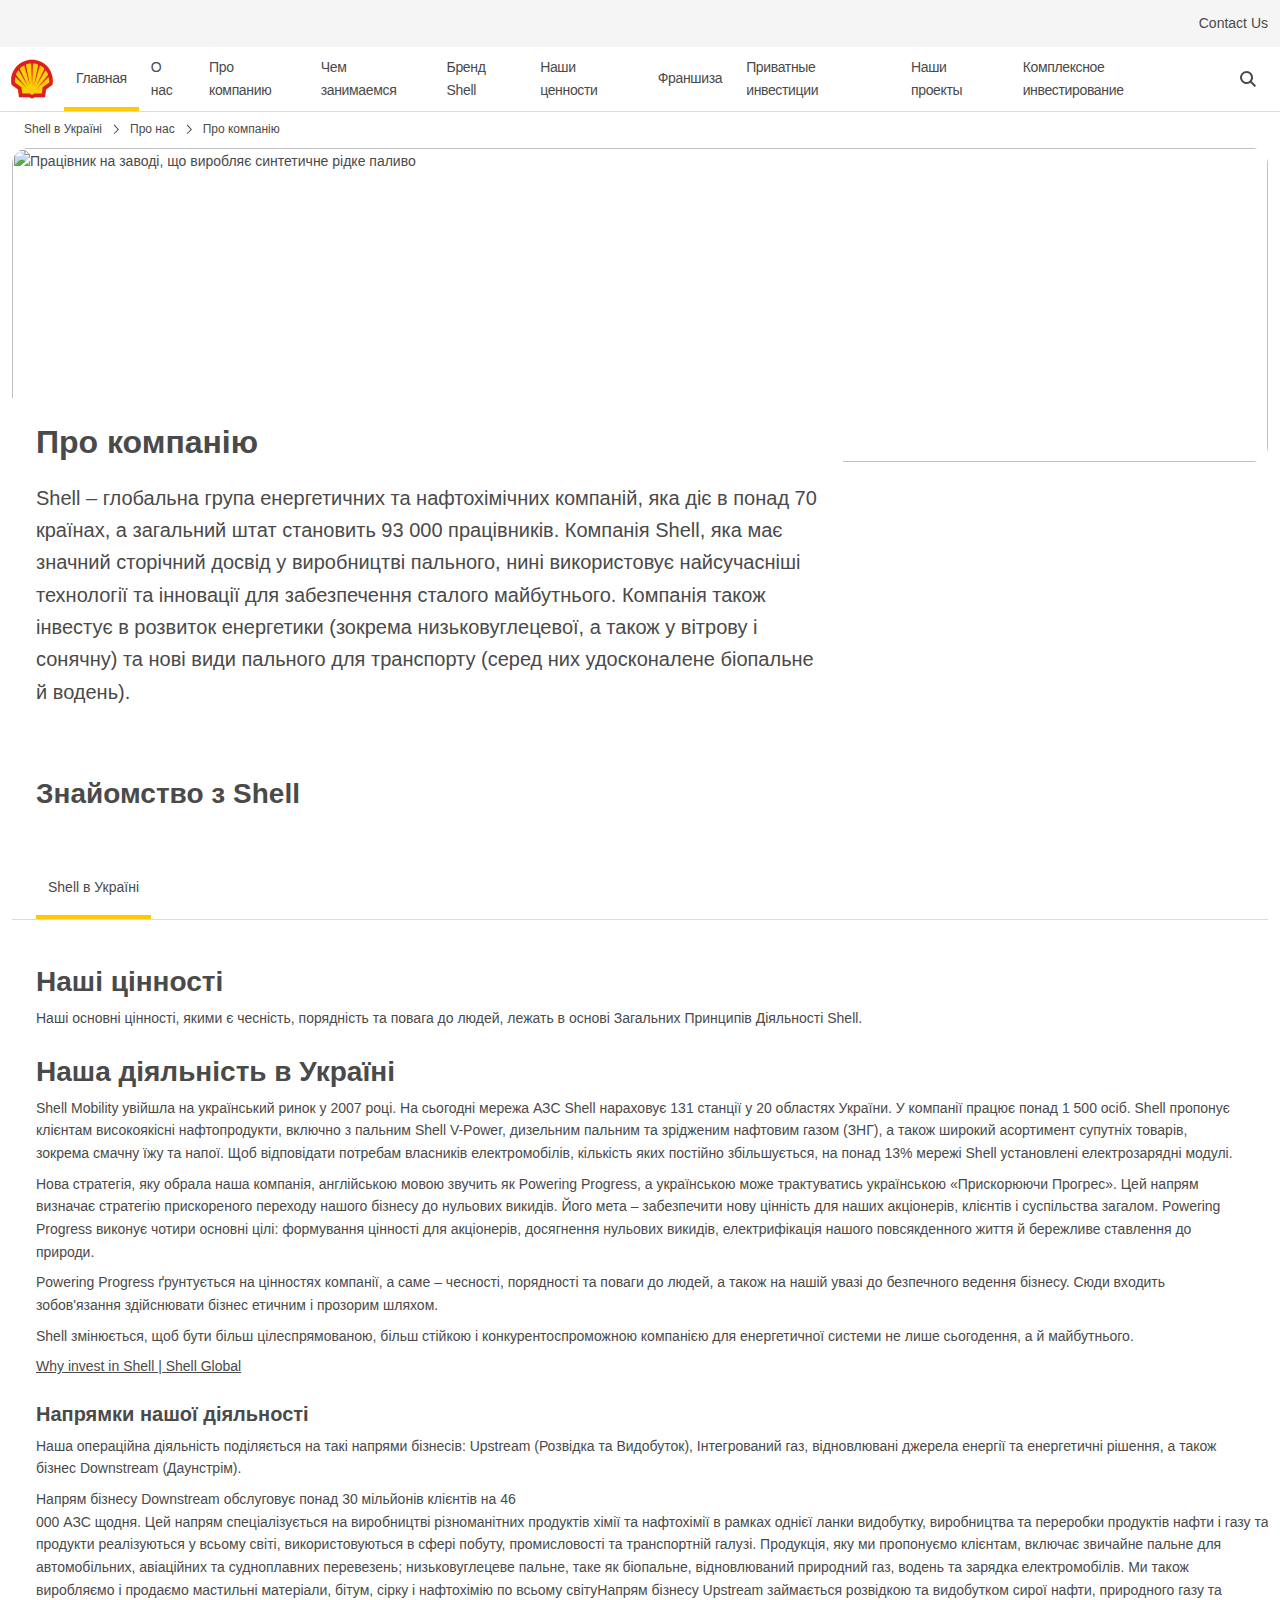
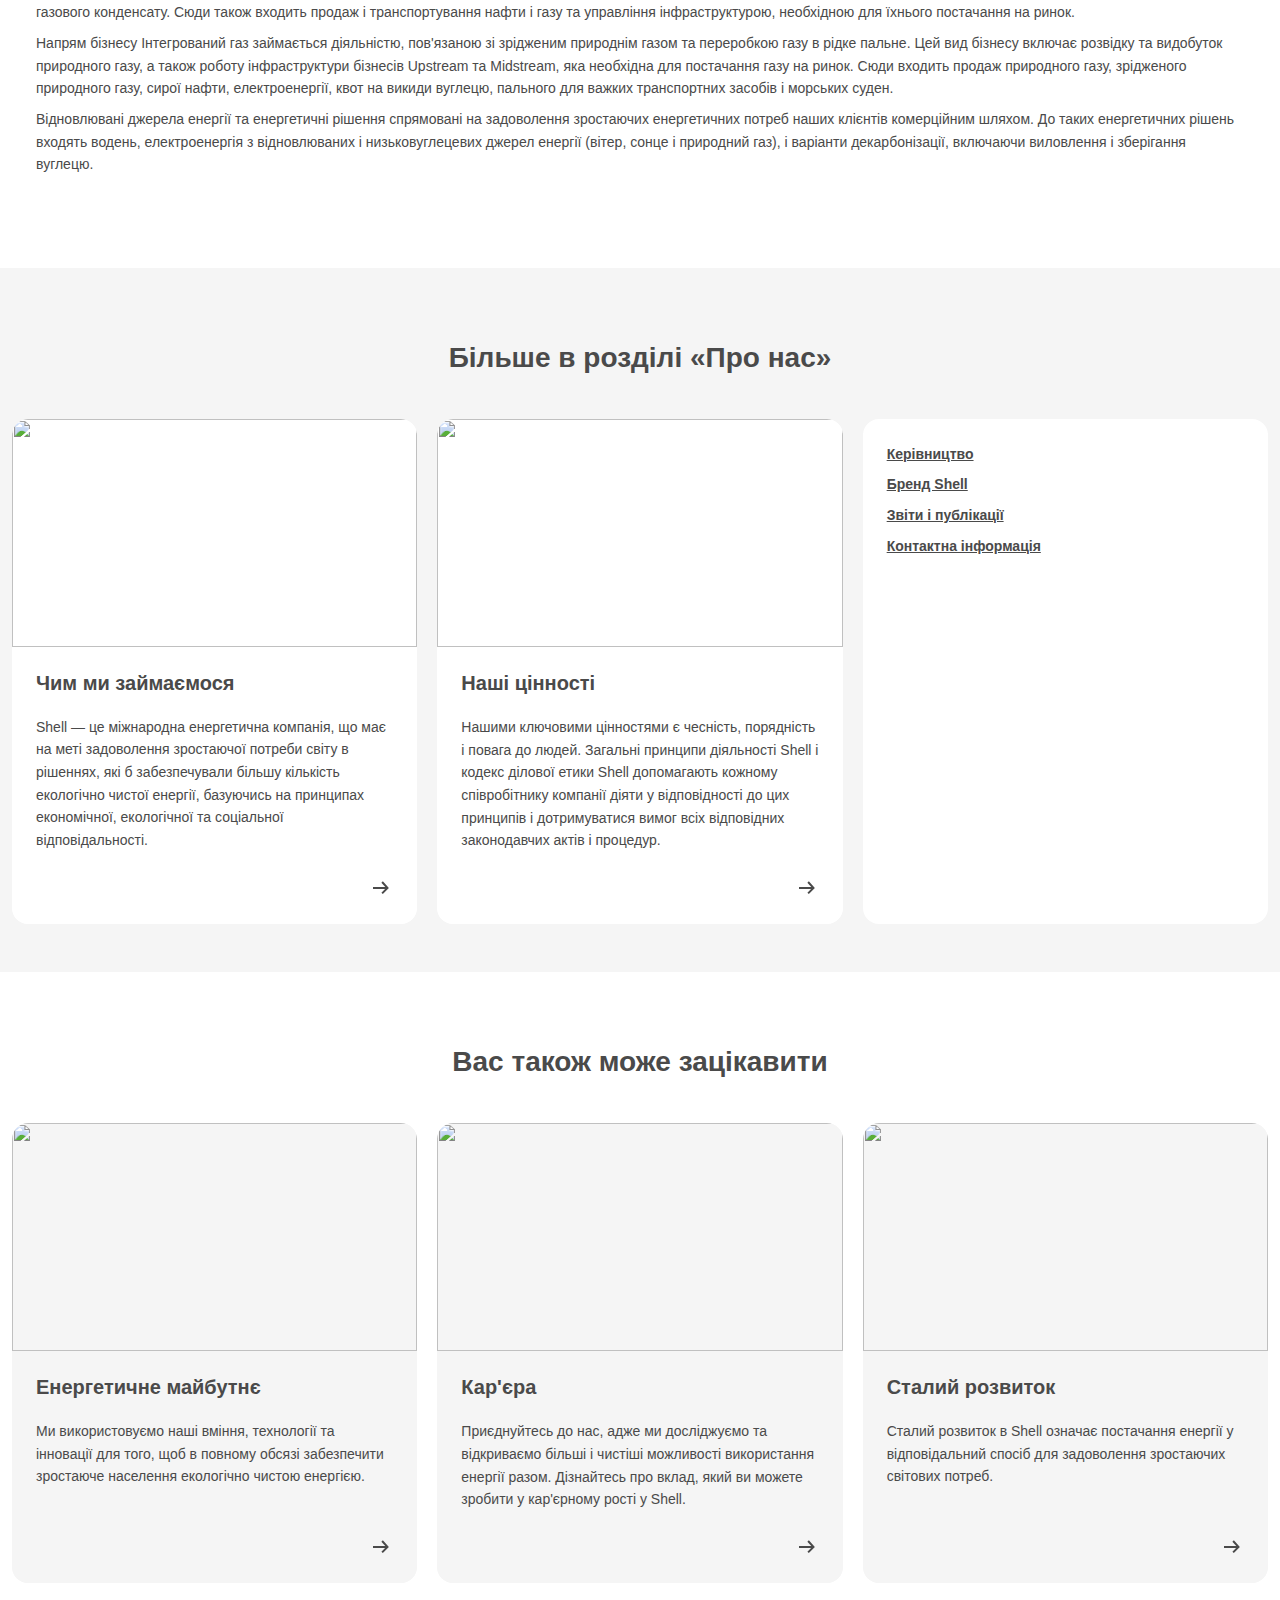
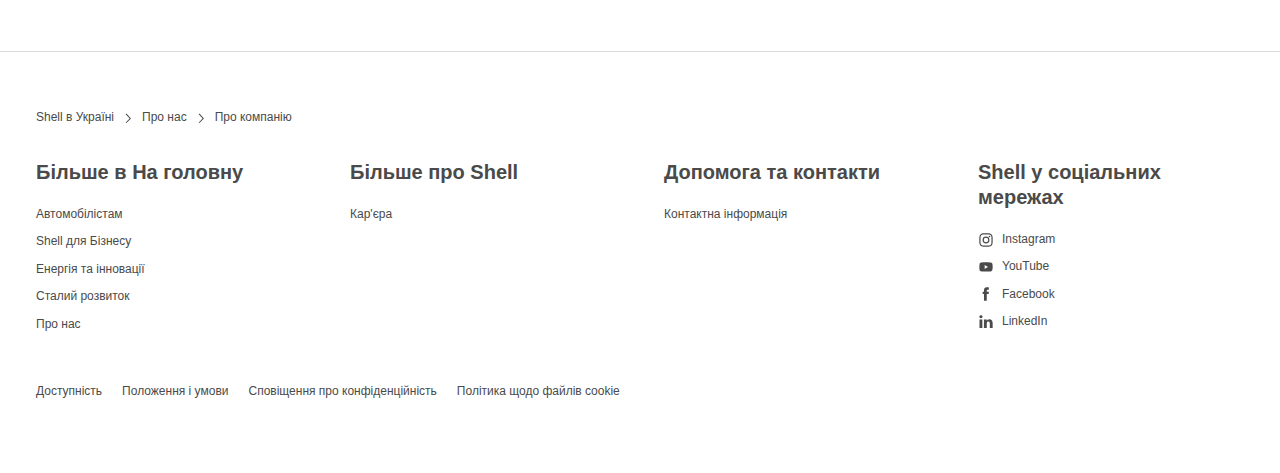
==== about-company.html @ edf5ed5b "upd" ====
<html
  itemscope=""
  itemtype="http://schema.org/WebPage"
  lang="uk-UA"
  dir="ltr"
  data-mode="publish"
  style="--scrollbar-width: 0px"
>
  <head>
    <script
      type="text/javascript"
      async="async"
      src="https://sc.metrics-shell.com/b/ss/shell.global.oneshell.prod/10/JS-2.27.0-LEWM/s85534239142147?AQB=1&amp;ndh=1&amp;pf=1&amp;callback=s_c_il[1].doPostbacks&amp;et=1&amp;t=6%2F11%2F2024%2015%3A12%3A49%205%20-60&amp;d.&amp;nsid=0&amp;jsonv=1&amp;.d&amp;mid=18165012850717304101503247323106740775&amp;aamlh=6&amp;ce=UTF-8&amp;cdp=2&amp;pageName=about-us%7Cwho-we-are&amp;g=https%3A%2F%2Fwww.ua.shell%2F%D0%BF%D1%80%D0%BE-%D0%BD%D0%B0%D1%81%2F%D0%BF%D1%80%D0%BE-%D0%BA%D0%BE%D0%BC%D0%BF%D0%B0%D0%BD%D1%96%D1%8E.html%23iframe%3DL1dlYkFwcHMvV2h5SW52ZXN0SW5TaGVsbC9pbmRleC5odG1s&amp;c.&amp;pt=3.0&amp;getNewRepeat=3.0.1&amp;p_fo=3.0&amp;inList=3.0&amp;getQueryParam=4.0.1&amp;apl=4.0&amp;getPreviousValue=3.0.1&amp;.c&amp;h.&amp;bitness=64&amp;model=Nexus%205&amp;platformVersion=6.0&amp;.h&amp;cc=USD&amp;ch=About%20Us&amp;server=www.ua.shell&amp;events=event95%2Cevent98%2Cevent90%3D0%2Cevent89&amp;aamb=RKhpRz8krg2tLO6pguXWp5olkAcUniQYPHaMWWgdJ3xzPWQmdj0y&amp;c1=D%3Dv1&amp;v1=UA%7Cuk&amp;h1=About%20Us%7CWho%20We%20Are%7C&amp;c2=D%3Dv2&amp;c3=D%3Dv3&amp;c4=D%3Dv4&amp;c5=D%3Dv5&amp;c6=D%3Dv6&amp;v21=about-us%7Cwho-we-are&amp;c22=D%3Dv22&amp;v23=About%20Us&amp;c24=D%3Dv24&amp;v24=Who%20We%20Are&amp;c25=D%3Dv25&amp;v26=https%3A%2F%2Fwww.ua.shell%2F%D0%BF%D1%80%D0%BE-%D0%BD%D0%B0%D1%81%2F%D0%BF%D1%80%D0%BE-%D0%BA%D0%BE%D0%BC%D0%BF%D0%B0%D0%BD%D1%96%D1%8E.html%23iframe%3DL1dlYkFwcHMvV2h5SW52ZXN0SW5TaGVsbC9pbmRleC5odG1s&amp;c27=D%3Dv27&amp;v27=https%3A%2F%2Fwww.ua.shell%2F%D0%BF%D1%80%D0%BE-%D0%BD%D0%B0%D1%81%2F%D0%BF%D1%80%D0%BE-%D0%BA%D0%BE%D0%BC%D0%BF%D0%B0%D0%BD%D1%96%D1%8E.html&amp;v29=www.ua.shell&amp;c30=D%3Dv85&amp;v34=No%20Referrer&amp;v36=L1dlYkFwcHMvV2h5SW52ZXN0SW5TaGVsbC9pbmRleC5odG1s&amp;c45=D%3Dv45&amp;c46=D%3Dv46&amp;v47=Mozilla%2F5.0%20%28Linux%3B%20Android%206.0%3B%20Nexus%205%20Build%2FMRA58N%29%20AppleWebKit%2F537.36%20%28KHTML%2C%20like%20Gecko%29%20Chrome%2F131.0.0.0%20Mobile%20Safari%2F537.36&amp;v48=18165012850717304101503247323106740775&amp;v49=New&amp;c53=D%3Dv53&amp;v53=14%3A12%3A48%20%7C%206%3A12%3A2024&amp;s=941x852&amp;c=24&amp;j=1.6&amp;v=N&amp;k=Y&amp;bw=941&amp;bh=852&amp;mcorgid=B7FA08E5529E27690A490D4D%40AdobeOrg&amp;AQE=1"
    ></script>
    <style data-id="amidala">
      :root,
      :host {
        --font-type: "shell-typeface";
        --font-default: Arial, Roboto, Helvetica, sans-serif;
        --font-headers: var(--font-type), var(--font-default);
        --font-size: 14px;
        --font-scale: 1;
        --logo-ratio: 1;
        --logo: url("data:image/svg+xml;utf-8,%0A%3Csvg%20id%3D%22Shell_x5F_2012_x5F_PECTEN_x5F_RGB%22%20version%3D%221.1%22%20viewBox%3D%220%200%2024%2024%22%20xml%3Aspace%3D%22preserve%22%20xmlns%3D%22http%3A%2F%2Fwww.w3.org%2F2000%2Fsvg%22%3E%0A%20%20%3Crect%20x%3D%22-12.1%22%20y%3D%22-103.7%22%20width%3D%22141.7%22%20height%3D%22141.7%22%20fill%3D%22none%22%2F%3E%0A%20%20%3Cg%20transform%3D%22matrix(.22054%200%200%20.22054%20-.94555%20-.53756)%22%3E%0A%20%20%20%20%3Cpath%20d%3D%22m54.6%2087.8h-18l-1.6-13.3-11-7.9c-0.5-2.3-0.7-4.7-0.7-7.1%200-19.6%2015.9-35.4%2035.4-35.4%2019.6%200%2035.4%2015.9%2035.4%2035.4%200%202.4-0.2%204.8-0.7%207.1l-10.9%207.9-1.7%2013.3h-18l-1%200.8c-0.9%200.7-2%201-3.1%201s-2.2-0.4-3.1-1z%22%20fill%3D%22none%22%20stroke%3D%22%23fff%22%20stroke-miterlimit%3D%2240%22%20stroke-width%3D%227%22%2F%3E%0A%20%20%20%20%3Cpath%20d%3D%22m54.6%2087.8h-18l-1.6-13.3-11-7.9c-0.5-2.3-0.7-4.7-0.7-7.1%200-19.6%2015.9-35.4%2035.4-35.4%2019.6%200%2035.4%2015.9%2035.4%2035.4%200%202.4-0.2%204.8-0.7%207.1l-10.9%207.9-1.7%2013.3h-18l-1%200.8c-0.9%200.7-2%201-3.1%201s-2.2-0.4-3.1-1z%22%20fill%3D%22%23fbce07%22%2F%3E%0A%20%20%20%20%3Cpath%20d%3D%22m54.6%2087.8h-18l-1.6-13.3-11-7.9c-0.5-2.3-0.7-4.7-0.7-7.1%200-19.6%2015.9-35.4%2035.4-35.4s35.4%2015.9%2035.4%2035.4c0%202.4-0.2%204.8-0.7%207.1l-10.9%207.9-1.7%2013.3h-18l-1%200.8c-0.9%200.7-2%201-3.1%201s-2.2-0.4-3.1-1zm0.6-6.2h-13.1l-1.3-10.6-10.8-7.8c-0.3-1.2-0.5-2.5-0.5-3.8%200-2.1%200.4-4.2%201.3-6.1l19.1%2019.3-18.5-22.9c0.7-3%202.3-5.6%204.6-7.7l16.6%2028.7-14.7-31.3c1.9-2.5%204.6-4.4%207.6-5.3l10.2%2035.6-7.4-37.1c2.3-1.3%204.8-1.9%207.4-1.9%200.5%200%201.1%200%201.6%200.1l1.5%2038.5%201.5-38.5c0.5-0.1%201.1-0.1%201.6-0.1%202.6%200%205.1%200.7%207.4%201.9l-7.4%2037.1%2010.2-35.7c3%200.9%205.7%202.8%207.6%205.3l-14.8%2031.4%2016.6-28.7c2.3%202%203.9%204.7%204.6%207.7l-18.5%2022.9%2019.1-19.3c0.9%201.9%201.3%204%201.3%206.1%200%201.3-0.2%202.5-0.5%203.8l-10.8%207.8-1.3%2010.6h-13l-2%201.4c-0.5%200.4-1.1%200.5-1.7%200.5s-1.2-0.2-1.7-0.5z%22%20fill%3D%22%23dd1d21%22%20fill-rule%3D%22evenodd%22%2F%3E%0A%20%20%3C%2Fg%3E%0A%3C%2Fsvg%3E");
        --space: 4px;
        --radius-tl: 4px;
        --radius-tr: 4px;
        --radius-br: 4px;
        --radius-bl: 4px;
        --page-width: 1300px;
        --nav-width: 1400px;
        --anim-time: 0.25s;
        --bg-alpha: 100;
        --text-alpha: 100;
        --border-alpha: 100;
        --color-paper1: 0, 0%, 100%;
        --color-paper2: 0, 0%, 96%;
        --color-ink1: 0, 0%, 29%;
        --color-ink2: var(--color-ink1);
        --color-brand1-bg: 47, 100%, 50%;
        --color-brand1-text: var(--color-ink1);
        --color-brand2-bg: 359, 77%, 49%;
        --color-brand2-text: var(--color-paper1);
        --color-brand3-bg: 212, 49%, 39%;
        --color-brand3-text: var(--color-paper1);
        --color-brand4-bg: 159, 100%, 26%;
        --color-brand4-text: var(--color-paper1);
        --color-brand5-bg: 306, 61%, 33%;
        --color-brand5-text: var(--color-paper1);
        --color-system-bg: 210, 78%, 16%;
        --color-system-text: 0, 0%, 100%;
        --color-black-bg: 0, 0%, 0%;
        --color-black-text: var(--color-paper1);
        --color-bga: var(--color-paper1);
        --color-txa: var(--color-ink1);
        --color-bgb: var(--color-brand1-bg);
        --color-txb: var(--color-brand1-text);
        --color-txc: var(--color-ink2);
        --color-head: var(--color-txc);
        --color-text: var(--color-txa);
        --color-back: var(--color-bga);
        --color-accent-back: var(--color-bgb);
        --color-accent-text: var(--color-txa);
        --alpha-back: 1;
        --alpha-text: 1;
        --alpha-bord: 1;
        --gap: calc(6 * var(--space));
        --icon-size: 24px;
        --btn-size: calc(var(--icon-size) + 4 * var(--space));
        --btn-size-s: calc(var(--icon-size) + 2 * var(--space));
        --btn-pad: calc(2 * var(--space));
        --btn-height: var(--btn-size);
        --thick-border: 4px;
        --shadow-color: 0, 0%, 0%;
        --lang-scale: 1;
      }

      *:where(
          :not(html, iframe, canvas, img, svg, video, audio):not(
              svg *,
              symbol *
            )
        ) {
        all: unset;
        display: revert;
      }

      *,
      *::before,
      *::after {
        box-sizing: border-box;
      }

      a,
      button {
        cursor: revert;
      }

      ol,
      ul,
      menu {
        list-style: none;
      }

      img {
        max-width: 100%;
      }

      table {
        border-collapse: collapse;
      }

      input,
      textarea {
        -webkit-user-select: auto;
      }

      textarea {
        white-space: revert;
      }

      meter {
        -webkit-appearance: revert;
        appearance: revert;
      }

      ::placeholder {
        color: unset;
      }

      :where([hidden]) {
        display: none;
      }

      :where([contenteditable]:not([contenteditable="false"])) {
        -moz-user-modify: read-write;
        -webkit-user-modify: read-write;
        overflow-wrap: break-word;
        -webkit-line-break: after-white-space;
        -webkit-user-select: auto;
      }

      :where([draggable="true"]) {
        -webkit-user-drag: element;
      }

      *,
      *::before,
      *::after {
        border-width: 0;
        padding: 0;
        margin: 0;
        font-size: calc(var(--font-size) * var(--font-scale));
      }

      *:focus {
        outline: 2px auto black;
      }

      .web-component:focus {
        outline: none;
      }

      body {
        overflow-y: scroll;
      }

      :root,
      :host {
        font-family: var(--font-default);
        line-height: 1.618;
        background-color: hsla(var(--color-back), var(--alpha-back));
        color: hsl(var(--color-text));
        border-color: hsla(var(--color-text), var(--alpha-text));
      }

      :root:lang(ar),
      :root:lang(ja),
      :root:lang(ko),
      :root:lang(th),
      :root:lang(zh) {
        --font-scale: 1.15;
      }
      :root:lang(ja) {
        line-height: 1.75;
      }

      h1,
      h2,
      h3,
      h4,
      h5,
      h6 {
        font-family: var(--font-headers);
        font-weight: 600;
        line-height: 1.25;
      }

      h1 {
        --font-size: 32px;
      }
      h2 {
        --font-size: 28px;
      }
      h3 {
        --font-size: 20px;
      }
      h4 {
        --font-size: 18px;
      }
      h5 {
        --font-size: 16px;
      }
      h6 {
        --font-size: 14px;
      }

      ol,
      ul {
        list-style: decimal;
        padding-inline-start: calc(6 * var(--space));
      }
      ul {
        list-style: disc;
      }
      ul ul,
      ul ol,
      ol ul {
        margin-top: 0;
        margin-bottom: 0;
      }

      table {
        width: 100%;
        border-collapse: separate;
        color: hsl(var(--color-txa));
        border: 1px solid hsla(var(--color-txa), 0.2);
        border-radius: 8px;
        border-right: 0;
        border-bottom: 0;
      }
      tr {
        width: 100%;
      }
      tr:hover {
        background-color: hsla(var(--color-txa), 0.05);
      }
      td,
      th {
        text-align: left;
        padding: calc(2 * var(--space));
        border-right: 1px solid hsla(var(--color-txa), 0.2);
        border-bottom: 1px solid hsla(var(--color-txa), 0.2);
      }
      th > *,
      td > * {
        vertical-align: top;
      }
      th {
        font-weight: bold;
        background-color: hsla(var(--color-txa), 0.05);
      }
      tr:first-child *:first-child {
        border-top-left-radius: 8px;
      }
      tr:first-child *:last-child {
        border-top-right-radius: 8px;
      }
      tr:last-child *:first-child {
        border-bottom-left-radius: 8px;
      }
      tr:last-child *:last-child {
        border-bottom-right-radius: 8px;
      }

      strong,
      b {
        font-weight: bold;
      }

      pre {
        background-color: hsla(var(--color-txa), 0.05);
        border-radius: 8px;
        padding: 8px;
      }
      pre code {
        background: none;
      }
      code {
        background-color: hsla(var(--color-txa), 0.05);
        border-radius: 4px;
        padding: 1px 6px;
        white-space: pre-wrap;
        font-size: 12px;
        font-family: monospace;
        display: inline-block;
        margin: 2px;
      }

      em,
      i {
        font-style: italic;
      }

      sup {
        vertical-align: super;
        --font-size: 12px;
      }

      sub {
        vertical-align: sub;
        --font-size: 12px;
      }

      hr {
        width: 24px;
        height: 4px;
        background: hsl(var(--color-bgb));
      }

      @keyframes delay {
        0% {
          opacity: 0;
        }
        50% {
          opacity: 0;
        }
        100% {
          opacity: 1;
        }
      }

      @keyframes expand {
        from {
          opacity: 0;
          transform: translateY(-8px);
        }
        to {
          opacity: 1;
        }
      }

      @keyframes swipe {
        from {
          opacity: 0;
          left: -8px;
          position: relative;
          z-index: -1;
        }
        to {
          opacity: 1;
          z-index: -1;
        }
      }

      @keyframes toast {
        from {
          opacity: 0;
          transform: translateY(48px);
        }
        to {
          opacity: 1;
        }
      }

      @keyframes zoom {
        from {
          opacity: 0;
          transform: scale(0.9);
        }
        to {
          opacity: 1;
        }
      }

      @keyframes fade {
        0% {
          opacity: 0;
        }
        100% {
          opacity: 1;
        }
      }

      .font-header {
        font-family: var(--font-headers);
        font-weight: 600;
        line-height: 1.25;
      }
      .highlight-1 {
        background-color: hsla(var(--color-txa), 0.05);
      }
      .highlight-2 {
        background-color: hsla(var(--color-txa), 0.1);
      }
      .raise {
        transform: translateY(-8px);
        box-shadow: 0 8px 8px hsla(var(--color-black-bg), 0.2);
        -webkit-perspective: 1000;
        -webkit-backface-visibility: hidden;
      }
      .scrollbar-hide {
        scrollbar-width: none;
        -ms-overflow-style: none;
      }
      .scrollbar-hide::-webkit-scrollbar {
        display: none;
      }
      .transition {
        transition-property: border-color background-color, color, transform,
          box-shadow, opacity, top;
        transition-duration: var(--anim-time);
      }
      .animate-delay {
        animation: delay calc(3 * var(--anim-time));
      }
      .animate-expand {
        animation: expand var(--anim-time);
      }
      .animate-swipe {
        animation: swipe var(--anim-time);
      }
      .animate-toast {
        animation: toast var(--anim-time);
      }
      .animate-zoom {
        animation: zoom var(--anim-time);
      }
      .animate-fade {
        animation: fade var(--anim-time);
      }
      .aspect-wide {
        aspect-ratio: 4 / 1;
      }
      .max-w-page {
        max-width: var(--page-width);
      }
      .bg-bga {
        background-color: hsla(var(--color-bga), var(--bg-alpha));
      }
      .text-bga {
        color: hsla(var(--color-bga), var(--text-alpha));
      }
      .border-bga {
        border-color: hsla(var(--color-bga), var(--border-alpha));
      }
      .bg-bgb {
        background-color: hsla(var(--color-bgb), var(--bg-alpha));
      }
      .text-bgb {
        color: hsla(var(--color-bgb), var(--text-alpha));
      }
      .border-bgb {
        border-color: hsla(var(--color-bgb), var(--border-alpha));
      }
      .bg-txa {
        background-color: hsla(var(--color-txa), var(--bg-alpha));
      }
      .text-txa {
        color: hsla(var(--color-txa), var(--text-alpha));
      }
      .border-txa {
        border-color: hsla(var(--color-txa), var(--border-alpha));
      }
      .bg-txb {
        background-color: hsla(var(--color-txb), var(--bg-alpha));
      }
      .text-txb {
        color: hsla(var(--color-txb), var(--text-alpha));
      }
      .border-txb {
        border-color: hsla(var(--color-txb), var(--border-alpha));
      }
      .bg-txc {
        background-color: hsla(var(--color-txc), var(--bg-alpha));
      }
      .text-txc {
        color: hsla(var(--color-txc), var(--text-alpha));
      }
      .border-txc {
        border-color: hsla(var(--color-txc), var(--border-alpha));
      }
      .pal-brand1 {
        --color-bga: var(--color-paper1);
        --color-txa: var(--color-ink1);
        --color-bgb: var(--color-brand1-bg);
        --color-txb: var(--color-brand1-text);
        --color-txc: var(--color-ink2);
        --bg-alpha: 1;
      }
      .pal-brand1-subtle {
        --color-bga: var(--color-paper2);
        --color-txa: var(--color-ink1);
        --color-bgb: var(--color-brand1-bg);
        --color-txb: var(--color-brand1-text);
        --color-txc: var(--color-ink2);
        --bg-alpha: 1;
      }
      .pal-brand1-solid {
        --color-bga: var(--color-brand1-bg);
        --color-txa: var(--color-brand1-text);
        --color-bgb: var(--color-brand1-text);
        --color-txb: var(--color-brand1-bg);
        --color-txc: var(--color-brand1-text);
        --bg-alpha: 1;
      }
      .pal-brand2 {
        --color-bga: var(--color-paper1);
        --color-txa: var(--color-ink1);
        --color-bgb: var(--color-brand2-bg);
        --color-txb: var(--color-brand2-text);
        --color-txc: var(--color-ink2);
        --bg-alpha: 1;
      }
      .pal-brand2-subtle {
        --color-bga: var(--color-paper2);
        --color-txa: var(--color-ink1);
        --color-bgb: var(--color-brand2-bg);
        --color-txb: var(--color-brand2-text);
        --color-txc: var(--color-ink2);
        --bg-alpha: 1;
      }
      .pal-brand2-solid {
        --color-bga: var(--color-brand2-bg);
        --color-txa: var(--color-brand2-text);
        --color-bgb: var(--color-brand2-text);
        --color-txb: var(--color-brand2-bg);
        --color-txc: var(--color-brand2-text);
        --bg-alpha: 1;
      }
      .pal-brand3 {
        --color-bga: var(--color-paper1);
        --color-txa: var(--color-ink1);
        --color-bgb: var(--color-brand3-bg);
        --color-txb: var(--color-brand3-text);
        --color-txc: var(--color-ink2);
        --bg-alpha: 1;
      }
      .pal-brand3-subtle {
        --color-bga: var(--color-paper2);
        --color-txa: var(--color-ink1);
        --color-bgb: var(--color-brand3-bg);
        --color-txb: var(--color-brand3-text);
        --color-txc: var(--color-ink2);
        --bg-alpha: 1;
      }
      .pal-brand3-solid {
        --color-bga: var(--color-brand3-bg);
        --color-txa: var(--color-brand3-text);
        --color-bgb: var(--color-brand3-text);
        --color-txb: var(--color-brand3-bg);
        --color-txc: var(--color-brand3-text);
        --bg-alpha: 1;
      }
      .pal-brand4 {
        --color-bga: var(--color-paper1);
        --color-txa: var(--color-ink1);
        --color-bgb: var(--color-brand4-bg);
        --color-txb: var(--color-brand4-text);
        --color-txc: var(--color-ink2);
        --bg-alpha: 1;
      }
      .pal-brand4-subtle {
        --color-bga: var(--color-paper2);
        --color-txa: var(--color-ink1);
        --color-bgb: var(--color-brand4-bg);
        --color-txb: var(--color-brand4-text);
        --color-txc: var(--color-ink2);
        --bg-alpha: 1;
      }
      .pal-brand4-solid {
        --color-bga: var(--color-brand4-bg);
        --color-txa: var(--color-brand4-text);
        --color-bgb: var(--color-brand4-text);
        --color-txb: var(--color-brand4-bg);
        --color-txc: var(--color-brand4-text);
        --bg-alpha: 1;
      }
      .pal-brand5 {
        --color-bga: var(--color-paper1);
        --color-txa: var(--color-ink1);
        --color-bgb: var(--color-brand5-bg);
        --color-txb: var(--color-brand5-text);
        --color-txc: var(--color-ink2);
        --bg-alpha: 1;
      }
      .pal-brand5-subtle {
        --color-bga: var(--color-paper2);
        --color-txa: var(--color-ink1);
        --color-bgb: var(--color-brand5-bg);
        --color-txb: var(--color-brand5-text);
        --color-txc: var(--color-ink2);
        --bg-alpha: 1;
      }
      .pal-brand5-solid {
        --color-bga: var(--color-brand5-bg);
        --color-txa: var(--color-brand5-text);
        --color-bgb: var(--color-brand5-text);
        --color-txb: var(--color-brand5-bg);
        --color-txc: var(--color-brand5-text);
        --bg-alpha: 1;
      }
      .pal-system {
        --color-bga: var(--color-paper1);
        --color-txa: var(--color-ink1);
        --color-bgb: var(--color-system-bg);
        --color-txb: var(--color-system-text);
        --color-txc: var(--color-ink2);
        --bg-alpha: 1;
      }
      .pal-system-subtle {
        --color-bga: var(--color-paper2);
        --color-txa: var(--color-ink1);
        --color-bgb: var(--color-system-bg);
        --color-txb: var(--color-system-text);
        --color-txc: var(--color-ink2);
        --bg-alpha: 1;
      }
      .pal-system-solid {
        --color-bga: var(--color-system-bg);
        --color-txa: var(--color-system-text);
        --color-bgb: var(--color-system-text);
        --color-txb: var(--color-system-bg);
        --color-txc: var(--color-system-text);
        --bg-alpha: 1;
      }
      .pal-transparent {
        --color-bga: var(--color-black-bg);
        --color-txa: var(--color-black-text);
        --color-bgb: var(--color-brand1-bg);
        --color-txb: var(--color-brand1-text);
        --color-txc: var(--color-black-text);
        --bg-alpha: 0;
      }
      .pal-semitransparent {
        --color-bga: var(--color-black-bg);
        --color-txa: var(--color-black-text);
        --color-bgb: var(--color-brand1-bg);
        --color-txb: var(--color-brand1-text);
        --color-txc: var(--color-black-text);
        --bg-alpha: 0.5;
      }
      .aspect-video {
        aspect-ratio: 16 / 9;
      }
      .aspect-square {
        aspect-ratio: 1 / 1;
      }
      .columns-1 {
        columns: 1;
      }
      .columns-2 {
        columns: 2;
      }
      .columns-3 {
        columns: 3;
      }
      .columns-4 {
        columns: 4;
      }
      .block {
        display: block;
      }
      .inline {
        display: inline;
      }
      .inline-block {
        display: inline-block;
      }
      .flex {
        display: flex;
      }
      .inline-flex {
        display: inline-flex;
      }
      .grid {
        display: grid;
      }
      .inline-grid {
        display: inline-grid;
      }
      .contents {
        display: contents;
      }
      .none {
        display: none;
      }
      .object-contain {
        object-fit: contain;
      }
      .object-cover {
        object-fit: cover;
      }
      .overflow-auto {
        overflow: auto;
      }
      .overflow-hidden {
        overflow: hidden;
      }
      .overflow-visible {
        overflow: visible;
      }
      .overflow-scroll {
        overflow: scroll;
      }
      .overflow-x-auto {
        overflow-x: auto;
      }
      .overflow-x-hidden {
        overflow-x: hidden;
      }
      .overflow-x-visible {
        overflow-x: visible;
      }
      .overflow-x-scroll {
        overflow-x: scroll;
      }
      .overflow-y-auto {
        overflow-y: auto;
      }
      .overflow-y-hidden {
        overflow-y: hidden;
      }
      .overflow-y-visible {
        overflow-y: visible;
      }
      .overflow-y-scroll {
        overflow-y: scroll;
      }
      .static {
        position: static;
      }
      .fixed {
        position: fixed;
      }
      .absolute {
        position: absolute;
      }
      .relative {
        position: relative;
      }
      .sticky {
        position: sticky;
      }
      .top-full {
        top: 100%;
      }
      .top-half {
        top: 50%;
      }
      .top-quarter {
        top: 25%;
      }
      .top-auto {
        top: auto;
      }
      .top-screen {
        top: 100w;
      }
      .top-0 {
        top: calc(0 * var(--space));
      }
      .-top-0 {
        top: calc(-0 * var(--space));
      }
      .top-1 {
        top: calc(1 * var(--space));
      }
      .-top-1 {
        top: calc(-1 * var(--space));
      }
      .top-2 {
        top: calc(2 * var(--space));
      }
      .-top-2 {
        top: calc(-2 * var(--space));
      }
      .top-3 {
        top: calc(3 * var(--space));
      }
      .-top-3 {
        top: calc(-3 * var(--space));
      }
      .top-4 {
        top: calc(4 * var(--space));
      }
      .-top-4 {
        top: calc(-4 * var(--space));
      }
      .top-5 {
        top: calc(5 * var(--space));
      }
      .-top-5 {
        top: calc(-5 * var(--space));
      }
      .top-6 {
        top: calc(6 * var(--space));
      }
      .-top-6 {
        top: calc(-6 * var(--space));
      }
      .top-7 {
        top: calc(7 * var(--space));
      }
      .-top-7 {
        top: calc(-7 * var(--space));
      }
      .top-8 {
        top: calc(8 * var(--space));
      }
      .-top-8 {
        top: calc(-8 * var(--space));
      }
      .top-9 {
        top: calc(9 * var(--space));
      }
      .-top-9 {
        top: calc(-9 * var(--space));
      }
      .top-10 {
        top: calc(10 * var(--space));
      }
      .-top-10 {
        top: calc(-10 * var(--space));
      }
      .top-11 {
        top: calc(11 * var(--space));
      }
      .-top-11 {
        top: calc(-11 * var(--space));
      }
      .top-12 {
        top: calc(12 * var(--space));
      }
      .-top-12 {
        top: calc(-12 * var(--space));
      }
      .top-13 {
        top: calc(13 * var(--space));
      }
      .-top-13 {
        top: calc(-13 * var(--space));
      }
      .top-14 {
        top: calc(14 * var(--space));
      }
      .-top-14 {
        top: calc(-14 * var(--space));
      }
      .top-15 {
        top: calc(15 * var(--space));
      }
      .-top-15 {
        top: calc(-15 * var(--space));
      }
      .top-16 {
        top: calc(16 * var(--space));
      }
      .-top-16 {
        top: calc(-16 * var(--space));
      }
      .top-20 {
        top: calc(20 * var(--space));
      }
      .-top-20 {
        top: calc(-20 * var(--space));
      }
      .top-24 {
        top: calc(24 * var(--space));
      }
      .-top-24 {
        top: calc(-24 * var(--space));
      }
      .top-28 {
        top: calc(28 * var(--space));
      }
      .-top-28 {
        top: calc(-28 * var(--space));
      }
      .top-32 {
        top: calc(32 * var(--space));
      }
      .-top-32 {
        top: calc(-32 * var(--space));
      }
      .top-36 {
        top: calc(36 * var(--space));
      }
      .-top-36 {
        top: calc(-36 * var(--space));
      }
      .top-40 {
        top: calc(40 * var(--space));
      }
      .-top-40 {
        top: calc(-40 * var(--space));
      }
      .top-44 {
        top: calc(44 * var(--space));
      }
      .-top-44 {
        top: calc(-44 * var(--space));
      }
      .top-48 {
        top: calc(48 * var(--space));
      }
      .-top-48 {
        top: calc(-48 * var(--space));
      }
      .top-52 {
        top: calc(52 * var(--space));
      }
      .-top-52 {
        top: calc(-52 * var(--space));
      }
      .top-56 {
        top: calc(56 * var(--space));
      }
      .-top-56 {
        top: calc(-56 * var(--space));
      }
      .top-60 {
        top: calc(60 * var(--space));
      }
      .-top-60 {
        top: calc(-60 * var(--space));
      }
      .top-64 {
        top: calc(64 * var(--space));
      }
      .-top-64 {
        top: calc(-64 * var(--space));
      }
      .top-72 {
        top: calc(72 * var(--space));
      }
      .-top-72 {
        top: calc(-72 * var(--space));
      }
      .top-80 {
        top: calc(80 * var(--space));
      }
      .-top-80 {
        top: calc(-80 * var(--space));
      }
      .top-96 {
        top: calc(96 * var(--space));
      }
      .-top-96 {
        top: calc(-96 * var(--space));
      }
      .right-full {
        inset-inline-end: 100%;
      }
      .right-half {
        inset-inline-end: 50%;
      }
      .right-quarter {
        inset-inline-end: 25%;
      }
      .right-auto {
        inset-inline-end: auto;
      }
      .right-screen {
        inset-inline-end: 100w;
      }
      .right-0 {
        inset-inline-end: calc(0 * var(--space));
      }
      .-right-0 {
        inset-inline-end: calc(-0 * var(--space));
      }
      .right-1 {
        inset-inline-end: calc(1 * var(--space));
      }
      .-right-1 {
        inset-inline-end: calc(-1 * var(--space));
      }
      .right-2 {
        inset-inline-end: calc(2 * var(--space));
      }
      .-right-2 {
        inset-inline-end: calc(-2 * var(--space));
      }
      .right-3 {
        inset-inline-end: calc(3 * var(--space));
      }
      .-right-3 {
        inset-inline-end: calc(-3 * var(--space));
      }
      .right-4 {
        inset-inline-end: calc(4 * var(--space));
      }
      .-right-4 {
        inset-inline-end: calc(-4 * var(--space));
      }
      .right-5 {
        inset-inline-end: calc(5 * var(--space));
      }
      .-right-5 {
        inset-inline-end: calc(-5 * var(--space));
      }
      .right-6 {
        inset-inline-end: calc(6 * var(--space));
      }
      .-right-6 {
        inset-inline-end: calc(-6 * var(--space));
      }
      .right-7 {
        inset-inline-end: calc(7 * var(--space));
      }
      .-right-7 {
        inset-inline-end: calc(-7 * var(--space));
      }
      .right-8 {
        inset-inline-end: calc(8 * var(--space));
      }
      .-right-8 {
        inset-inline-end: calc(-8 * var(--space));
      }
      .right-9 {
        inset-inline-end: calc(9 * var(--space));
      }
      .-right-9 {
        inset-inline-end: calc(-9 * var(--space));
      }
      .right-10 {
        inset-inline-end: calc(10 * var(--space));
      }
      .-right-10 {
        inset-inline-end: calc(-10 * var(--space));
      }
      .right-11 {
        inset-inline-end: calc(11 * var(--space));
      }
      .-right-11 {
        inset-inline-end: calc(-11 * var(--space));
      }
      .right-12 {
        inset-inline-end: calc(12 * var(--space));
      }
      .-right-12 {
        inset-inline-end: calc(-12 * var(--space));
      }
      .right-13 {
        inset-inline-end: calc(13 * var(--space));
      }
      .-right-13 {
        inset-inline-end: calc(-13 * var(--space));
      }
      .right-14 {
        inset-inline-end: calc(14 * var(--space));
      }
      .-right-14 {
        inset-inline-end: calc(-14 * var(--space));
      }
      .right-15 {
        inset-inline-end: calc(15 * var(--space));
      }
      .-right-15 {
        inset-inline-end: calc(-15 * var(--space));
      }
      .right-16 {
        inset-inline-end: calc(16 * var(--space));
      }
      .-right-16 {
        inset-inline-end: calc(-16 * var(--space));
      }
      .right-20 {
        inset-inline-end: calc(20 * var(--space));
      }
      .-right-20 {
        inset-inline-end: calc(-20 * var(--space));
      }
      .right-24 {
        inset-inline-end: calc(24 * var(--space));
      }
      .-right-24 {
        inset-inline-end: calc(-24 * var(--space));
      }
      .right-28 {
        inset-inline-end: calc(28 * var(--space));
      }
      .-right-28 {
        inset-inline-end: calc(-28 * var(--space));
      }
      .right-32 {
        inset-inline-end: calc(32 * var(--space));
      }
      .-right-32 {
        inset-inline-end: calc(-32 * var(--space));
      }
      .right-36 {
        inset-inline-end: calc(36 * var(--space));
      }
      .-right-36 {
        inset-inline-end: calc(-36 * var(--space));
      }
      .right-40 {
        inset-inline-end: calc(40 * var(--space));
      }
      .-right-40 {
        inset-inline-end: calc(-40 * var(--space));
      }
      .right-44 {
        inset-inline-end: calc(44 * var(--space));
      }
      .-right-44 {
        inset-inline-end: calc(-44 * var(--space));
      }
      .right-48 {
        inset-inline-end: calc(48 * var(--space));
      }
      .-right-48 {
        inset-inline-end: calc(-48 * var(--space));
      }
      .right-52 {
        inset-inline-end: calc(52 * var(--space));
      }
      .-right-52 {
        inset-inline-end: calc(-52 * var(--space));
      }
      .right-56 {
        inset-inline-end: calc(56 * var(--space));
      }
      .-right-56 {
        inset-inline-end: calc(-56 * var(--space));
      }
      .right-60 {
        inset-inline-end: calc(60 * var(--space));
      }
      .-right-60 {
        inset-inline-end: calc(-60 * var(--space));
      }
      .right-64 {
        inset-inline-end: calc(64 * var(--space));
      }
      .-right-64 {
        inset-inline-end: calc(-64 * var(--space));
      }
      .right-72 {
        inset-inline-end: calc(72 * var(--space));
      }
      .-right-72 {
        inset-inline-end: calc(-72 * var(--space));
      }
      .right-80 {
        inset-inline-end: calc(80 * var(--space));
      }
      .-right-80 {
        inset-inline-end: calc(-80 * var(--space));
      }
      .right-96 {
        inset-inline-end: calc(96 * var(--space));
      }
      .-right-96 {
        inset-inline-end: calc(-96 * var(--space));
      }
      .bottom-full {
        bottom: 100%;
      }
      .bottom-half {
        bottom: 50%;
      }
      .bottom-quarter {
        bottom: 25%;
      }
      .bottom-auto {
        bottom: auto;
      }
      .bottom-screen {
        bottom: 100w;
      }
      .bottom-0 {
        bottom: calc(0 * var(--space));
      }
      .-bottom-0 {
        bottom: calc(-0 * var(--space));
      }
      .bottom-1 {
        bottom: calc(1 * var(--space));
      }
      .-bottom-1 {
        bottom: calc(-1 * var(--space));
      }
      .bottom-2 {
        bottom: calc(2 * var(--space));
      }
      .-bottom-2 {
        bottom: calc(-2 * var(--space));
      }
      .bottom-3 {
        bottom: calc(3 * var(--space));
      }
      .-bottom-3 {
        bottom: calc(-3 * var(--space));
      }
      .bottom-4 {
        bottom: calc(4 * var(--space));
      }
      .-bottom-4 {
        bottom: calc(-4 * var(--space));
      }
      .bottom-5 {
        bottom: calc(5 * var(--space));
      }
      .-bottom-5 {
        bottom: calc(-5 * var(--space));
      }
      .bottom-6 {
        bottom: calc(6 * var(--space));
      }
      .-bottom-6 {
        bottom: calc(-6 * var(--space));
      }
      .bottom-7 {
        bottom: calc(7 * var(--space));
      }
      .-bottom-7 {
        bottom: calc(-7 * var(--space));
      }
      .bottom-8 {
        bottom: calc(8 * var(--space));
      }
      .-bottom-8 {
        bottom: calc(-8 * var(--space));
      }
      .bottom-9 {
        bottom: calc(9 * var(--space));
      }
      .-bottom-9 {
        bottom: calc(-9 * var(--space));
      }
      .bottom-10 {
        bottom: calc(10 * var(--space));
      }
      .-bottom-10 {
        bottom: calc(-10 * var(--space));
      }
      .bottom-11 {
        bottom: calc(11 * var(--space));
      }
      .-bottom-11 {
        bottom: calc(-11 * var(--space));
      }
      .bottom-12 {
        bottom: calc(12 * var(--space));
      }
      .-bottom-12 {
        bottom: calc(-12 * var(--space));
      }
      .bottom-13 {
        bottom: calc(13 * var(--space));
      }
      .-bottom-13 {
        bottom: calc(-13 * var(--space));
      }
      .bottom-14 {
        bottom: calc(14 * var(--space));
      }
      .-bottom-14 {
        bottom: calc(-14 * var(--space));
      }
      .bottom-15 {
        bottom: calc(15 * var(--space));
      }
      .-bottom-15 {
        bottom: calc(-15 * var(--space));
      }
      .bottom-16 {
        bottom: calc(16 * var(--space));
      }
      .-bottom-16 {
        bottom: calc(-16 * var(--space));
      }
      .bottom-20 {
        bottom: calc(20 * var(--space));
      }
      .-bottom-20 {
        bottom: calc(-20 * var(--space));
      }
      .bottom-24 {
        bottom: calc(24 * var(--space));
      }
      .-bottom-24 {
        bottom: calc(-24 * var(--space));
      }
      .bottom-28 {
        bottom: calc(28 * var(--space));
      }
      .-bottom-28 {
        bottom: calc(-28 * var(--space));
      }
      .bottom-32 {
        bottom: calc(32 * var(--space));
      }
      .-bottom-32 {
        bottom: calc(-32 * var(--space));
      }
      .bottom-36 {
        bottom: calc(36 * var(--space));
      }
      .-bottom-36 {
        bottom: calc(-36 * var(--space));
      }
      .bottom-40 {
        bottom: calc(40 * var(--space));
      }
      .-bottom-40 {
        bottom: calc(-40 * var(--space));
      }
      .bottom-44 {
        bottom: calc(44 * var(--space));
      }
      .-bottom-44 {
        bottom: calc(-44 * var(--space));
      }
      .bottom-48 {
        bottom: calc(48 * var(--space));
      }
      .-bottom-48 {
        bottom: calc(-48 * var(--space));
      }
      .bottom-52 {
        bottom: calc(52 * var(--space));
      }
      .-bottom-52 {
        bottom: calc(-52 * var(--space));
      }
      .bottom-56 {
        bottom: calc(56 * var(--space));
      }
      .-bottom-56 {
        bottom: calc(-56 * var(--space));
      }
      .bottom-60 {
        bottom: calc(60 * var(--space));
      }
      .-bottom-60 {
        bottom: calc(-60 * var(--space));
      }
      .bottom-64 {
        bottom: calc(64 * var(--space));
      }
      .-bottom-64 {
        bottom: calc(-64 * var(--space));
      }
      .bottom-72 {
        bottom: calc(72 * var(--space));
      }
      .-bottom-72 {
        bottom: calc(-72 * var(--space));
      }
      .bottom-80 {
        bottom: calc(80 * var(--space));
      }
      .-bottom-80 {
        bottom: calc(-80 * var(--space));
      }
      .bottom-96 {
        bottom: calc(96 * var(--space));
      }
      .-bottom-96 {
        bottom: calc(-96 * var(--space));
      }
      .left-full {
        inset-inline-start: 100%;
      }
      .left-half {
        inset-inline-start: 50%;
      }
      .left-quarter {
        inset-inline-start: 25%;
      }
      .left-auto {
        inset-inline-start: auto;
      }
      .left-screen {
        inset-inline-start: 100w;
      }
      .left-0 {
        inset-inline-start: calc(0 * var(--space));
      }
      .-left-0 {
        inset-inline-start: calc(-0 * var(--space));
      }
      .left-1 {
        inset-inline-start: calc(1 * var(--space));
      }
      .-left-1 {
        inset-inline-start: calc(-1 * var(--space));
      }
      .left-2 {
        inset-inline-start: calc(2 * var(--space));
      }
      .-left-2 {
        inset-inline-start: calc(-2 * var(--space));
      }
      .left-3 {
        inset-inline-start: calc(3 * var(--space));
      }
      .-left-3 {
        inset-inline-start: calc(-3 * var(--space));
      }
      .left-4 {
        inset-inline-start: calc(4 * var(--space));
      }
      .-left-4 {
        inset-inline-start: calc(-4 * var(--space));
      }
      .left-5 {
        inset-inline-start: calc(5 * var(--space));
      }
      .-left-5 {
        inset-inline-start: calc(-5 * var(--space));
      }
      .left-6 {
        inset-inline-start: calc(6 * var(--space));
      }
      .-left-6 {
        inset-inline-start: calc(-6 * var(--space));
      }
      .left-7 {
        inset-inline-start: calc(7 * var(--space));
      }
      .-left-7 {
        inset-inline-start: calc(-7 * var(--space));
      }
      .left-8 {
        inset-inline-start: calc(8 * var(--space));
      }
      .-left-8 {
        inset-inline-start: calc(-8 * var(--space));
      }
      .left-9 {
        inset-inline-start: calc(9 * var(--space));
      }
      .-left-9 {
        inset-inline-start: calc(-9 * var(--space));
      }
      .left-10 {
        inset-inline-start: calc(10 * var(--space));
      }
      .-left-10 {
        inset-inline-start: calc(-10 * var(--space));
      }
      .left-11 {
        inset-inline-start: calc(11 * var(--space));
      }
      .-left-11 {
        inset-inline-start: calc(-11 * var(--space));
      }
      .left-12 {
        inset-inline-start: calc(12 * var(--space));
      }
      .-left-12 {
        inset-inline-start: calc(-12 * var(--space));
      }
      .left-13 {
        inset-inline-start: calc(13 * var(--space));
      }
      .-left-13 {
        inset-inline-start: calc(-13 * var(--space));
      }
      .left-14 {
        inset-inline-start: calc(14 * var(--space));
      }
      .-left-14 {
        inset-inline-start: calc(-14 * var(--space));
      }
      .left-15 {
        inset-inline-start: calc(15 * var(--space));
      }
      .-left-15 {
        inset-inline-start: calc(-15 * var(--space));
      }
      .left-16 {
        inset-inline-start: calc(16 * var(--space));
      }
      .-left-16 {
        inset-inline-start: calc(-16 * var(--space));
      }
      .left-20 {
        inset-inline-start: calc(20 * var(--space));
      }
      .-left-20 {
        inset-inline-start: calc(-20 * var(--space));
      }
      .left-24 {
        inset-inline-start: calc(24 * var(--space));
      }
      .-left-24 {
        inset-inline-start: calc(-24 * var(--space));
      }
      .left-28 {
        inset-inline-start: calc(28 * var(--space));
      }
      .-left-28 {
        inset-inline-start: calc(-28 * var(--space));
      }
      .left-32 {
        inset-inline-start: calc(32 * var(--space));
      }
      .-left-32 {
        inset-inline-start: calc(-32 * var(--space));
      }
      .left-36 {
        inset-inline-start: calc(36 * var(--space));
      }
      .-left-36 {
        inset-inline-start: calc(-36 * var(--space));
      }
      .left-40 {
        inset-inline-start: calc(40 * var(--space));
      }
      .-left-40 {
        inset-inline-start: calc(-40 * var(--space));
      }
      .left-44 {
        inset-inline-start: calc(44 * var(--space));
      }
      .-left-44 {
        inset-inline-start: calc(-44 * var(--space));
      }
      .left-48 {
        inset-inline-start: calc(48 * var(--space));
      }
      .-left-48 {
        inset-inline-start: calc(-48 * var(--space));
      }
      .left-52 {
        inset-inline-start: calc(52 * var(--space));
      }
      .-left-52 {
        inset-inline-start: calc(-52 * var(--space));
      }
      .left-56 {
        inset-inline-start: calc(56 * var(--space));
      }
      .-left-56 {
        inset-inline-start: calc(-56 * var(--space));
      }
      .left-60 {
        inset-inline-start: calc(60 * var(--space));
      }
      .-left-60 {
        inset-inline-start: calc(-60 * var(--space));
      }
      .left-64 {
        inset-inline-start: calc(64 * var(--space));
      }
      .-left-64 {
        inset-inline-start: calc(-64 * var(--space));
      }
      .left-72 {
        inset-inline-start: calc(72 * var(--space));
      }
      .-left-72 {
        inset-inline-start: calc(-72 * var(--space));
      }
      .left-80 {
        inset-inline-start: calc(80 * var(--space));
      }
      .-left-80 {
        inset-inline-start: calc(-80 * var(--space));
      }
      .left-96 {
        inset-inline-start: calc(96 * var(--space));
      }
      .-left-96 {
        inset-inline-start: calc(-96 * var(--space));
      }
      .visible {
        visibility: visible;
      }
      .invisible {
        visibility: hidden;
      }
      .z-0 {
        z-index: 0;
      }
      .z-10 {
        z-index: 10;
      }
      .z-20 {
        z-index: 20;
      }
      .z-30 {
        z-index: 30;
      }
      .flex-row {
        flex-direction: row;
      }
      .flex-row-reverse {
        flex-direction: row-reverse;
      }
      .flex-col {
        flex-direction: column;
      }
      .flex-col-reverse {
        flex-direction: column-reverse;
      }
      .flex-wrap {
        flex-wrap: wrap;
      }
      .flex-nowrap {
        flex-wrap: nowrap;
      }
      .flex-1 {
        flex: 1 1 0%;
      }
      .flex-auto {
        flex: 1 1 auto;
      }
      .flex-initial {
        flex: 0 1 auto;
      }
      .flex-none {
        flex: none;
      }
      .grow {
        flex-grow: 1;
      }
      .grow-0 {
        flex-grow: 0;
      }
      .shrink {
        flex-shrink: 1;
      }
      .shrink-0 {
        flex-shrink: 0;
      }
      .order-1 {
        order: 1;
      }
      .order-2 {
        order: 2;
      }
      .justify-center {
        justify-content: center;
      }
      .justify-start {
        justify-content: flex-start;
      }
      .justify-end {
        justify-content: flex-end;
      }
      .justify-between {
        justify-content: space-between;
      }
      .align-center {
        align-content: center;
      }
      .align-start {
        align-content: flex-start;
      }
      .align-end {
        align-content: flex-end;
      }
      .items-center {
        align-items: center;
      }
      .items-start {
        align-items: flex-tart;
      }
      .items-end {
        align-items: flex-end;
      }
      .grid-cols-1 {
        grid-template-columns: repeat(1, minmax(0, 1fr));
      }
      .grid-cols-2 {
        grid-template-columns: repeat(2, minmax(0, 1fr));
      }
      .grid-cols-3 {
        grid-template-columns: repeat(3, minmax(0, 1fr));
      }
      .grid-cols-4 {
        grid-template-columns: repeat(4, minmax(0, 1fr));
      }
      .grid-cols-5 {
        grid-template-columns: repeat(5, minmax(0, 1fr));
      }
      .grid-cols-6 {
        grid-template-columns: repeat(6, minmax(0, 1fr));
      }
      .grid-cols-7 {
        grid-template-columns: repeat(7, minmax(0, 1fr));
      }
      .grid-cols-8 {
        grid-template-columns: repeat(8, minmax(0, 1fr));
      }
      .grid-cols-9 {
        grid-template-columns: repeat(9, minmax(0, 1fr));
      }
      .grid-cols-10 {
        grid-template-columns: repeat(10, minmax(0, 1fr));
      }
      .grid-cols-11 {
        grid-template-columns: repeat(11, minmax(0, 1fr));
      }
      .grid-cols-12 {
        grid-template-columns: repeat(12, minmax(0, 1fr));
      }
      .col-span-1 {
        grid-column: span 1 / span 1;
      }
      .col-span-2 {
        grid-column: span 2 / span 2;
      }
      .col-span-3 {
        grid-column: span 3 / span 3;
      }
      .col-span-4 {
        grid-column: span 4 / span 4;
      }
      .col-span-5 {
        grid-column: span 5 / span 5;
      }
      .col-span-6 {
        grid-column: span 6 / span 6;
      }
      .col-span-7 {
        grid-column: span 7 / span 7;
      }
      .col-span-8 {
        grid-column: span 8 / span 8;
      }
      .col-span-9 {
        grid-column: span 9 / span 9;
      }
      .col-span-10 {
        grid-column: span 10 / span 10;
      }
      .col-span-11 {
        grid-column: span 11 / span 11;
      }
      .col-span-12 {
        grid-column: span 12 / span 12;
      }
      .col-start-1 {
        grid-column-start: 1;
      }
      .col-start-2 {
        grid-column-start: 2;
      }
      .col-start-3 {
        grid-column-start: 3;
      }
      .col-start-4 {
        grid-column-start: 4;
      }
      .col-start-5 {
        grid-column-start: 5;
      }
      .col-start-6 {
        grid-column-start: 6;
      }
      .col-start-7 {
        grid-column-start: 7;
      }
      .col-start-8 {
        grid-column-start: 8;
      }
      .col-start-9 {
        grid-column-start: 9;
      }
      .col-start-10 {
        grid-column-start: 10;
      }
      .col-start-11 {
        grid-column-start: 11;
      }
      .col-start-12 {
        grid-column-start: 12;
      }
      .grid-rows-2 {
        grid-template-rows: repeat(2, auto);
      }
      .row-span-1 {
        grid-row: span 1 / span 1;
      }
      .row-span-2 {
        grid-row: span 2 / span 2;
      }
      .row-start-1 {
        grid-row-start: 1;
      }
      .row-start-2 {
        grid-row-start: 2;
      }
      .grid-flow-row {
        grid-auto-flow: row;
      }
      .grid-flow-col {
        grid-auto-flow: column;
      }
      .gap {
        grid-gap: calc(5 * var(--space));
      }
      .gap-x {
        column-gap: calc(5 * var(--space));
      }
      .p-full {
        padding: 100%;
      }
      .p-half {
        padding: 50%;
      }
      .p-quarter {
        padding: 25%;
      }
      .p-auto {
        padding: auto;
      }
      .p-screen {
        padding: 100w;
      }
      .p-0 {
        padding: calc(0 * var(--space));
      }
      .-p-0 {
        padding: calc(-0 * var(--space));
      }
      .p-1 {
        padding: calc(1 * var(--space));
      }
      .-p-1 {
        padding: calc(-1 * var(--space));
      }
      .p-2 {
        padding: calc(2 * var(--space));
      }
      .-p-2 {
        padding: calc(-2 * var(--space));
      }
      .p-3 {
        padding: calc(3 * var(--space));
      }
      .-p-3 {
        padding: calc(-3 * var(--space));
      }
      .p-4 {
        padding: calc(4 * var(--space));
      }
      .-p-4 {
        padding: calc(-4 * var(--space));
      }
      .p-5 {
        padding: calc(5 * var(--space));
      }
      .-p-5 {
        padding: calc(-5 * var(--space));
      }
      .p-6 {
        padding: calc(6 * var(--space));
      }
      .-p-6 {
        padding: calc(-6 * var(--space));
      }
      .p-7 {
        padding: calc(7 * var(--space));
      }
      .-p-7 {
        padding: calc(-7 * var(--space));
      }
      .p-8 {
        padding: calc(8 * var(--space));
      }
      .-p-8 {
        padding: calc(-8 * var(--space));
      }
      .p-9 {
        padding: calc(9 * var(--space));
      }
      .-p-9 {
        padding: calc(-9 * var(--space));
      }
      .p-10 {
        padding: calc(10 * var(--space));
      }
      .-p-10 {
        padding: calc(-10 * var(--space));
      }
      .p-11 {
        padding: calc(11 * var(--space));
      }
      .-p-11 {
        padding: calc(-11 * var(--space));
      }
      .p-12 {
        padding: calc(12 * var(--space));
      }
      .-p-12 {
        padding: calc(-12 * var(--space));
      }
      .p-13 {
        padding: calc(13 * var(--space));
      }
      .-p-13 {
        padding: calc(-13 * var(--space));
      }
      .p-14 {
        padding: calc(14 * var(--space));
      }
      .-p-14 {
        padding: calc(-14 * var(--space));
      }
      .p-15 {
        padding: calc(15 * var(--space));
      }
      .-p-15 {
        padding: calc(-15 * var(--space));
      }
      .p-16 {
        padding: calc(16 * var(--space));
      }
      .-p-16 {
        padding: calc(-16 * var(--space));
      }
      .p-20 {
        padding: calc(20 * var(--space));
      }
      .-p-20 {
        padding: calc(-20 * var(--space));
      }
      .p-24 {
        padding: calc(24 * var(--space));
      }
      .-p-24 {
        padding: calc(-24 * var(--space));
      }
      .p-28 {
        padding: calc(28 * var(--space));
      }
      .-p-28 {
        padding: calc(-28 * var(--space));
      }
      .p-32 {
        padding: calc(32 * var(--space));
      }
      .-p-32 {
        padding: calc(-32 * var(--space));
      }
      .p-36 {
        padding: calc(36 * var(--space));
      }
      .-p-36 {
        padding: calc(-36 * var(--space));
      }
      .p-40 {
        padding: calc(40 * var(--space));
      }
      .-p-40 {
        padding: calc(-40 * var(--space));
      }
      .p-44 {
        padding: calc(44 * var(--space));
      }
      .-p-44 {
        padding: calc(-44 * var(--space));
      }
      .p-48 {
        padding: calc(48 * var(--space));
      }
      .-p-48 {
        padding: calc(-48 * var(--space));
      }
      .p-52 {
        padding: calc(52 * var(--space));
      }
      .-p-52 {
        padding: calc(-52 * var(--space));
      }
      .p-56 {
        padding: calc(56 * var(--space));
      }
      .-p-56 {
        padding: calc(-56 * var(--space));
      }
      .p-60 {
        padding: calc(60 * var(--space));
      }
      .-p-60 {
        padding: calc(-60 * var(--space));
      }
      .p-64 {
        padding: calc(64 * var(--space));
      }
      .-p-64 {
        padding: calc(-64 * var(--space));
      }
      .p-72 {
        padding: calc(72 * var(--space));
      }
      .-p-72 {
        padding: calc(-72 * var(--space));
      }
      .p-80 {
        padding: calc(80 * var(--space));
      }
      .-p-80 {
        padding: calc(-80 * var(--space));
      }
      .p-96 {
        padding: calc(96 * var(--space));
      }
      .-p-96 {
        padding: calc(-96 * var(--space));
      }
      .pt-full {
        padding-top: 100%;
      }
      .pt-half {
        padding-top: 50%;
      }
      .pt-quarter {
        padding-top: 25%;
      }
      .pt-auto {
        padding-top: auto;
      }
      .pt-screen {
        padding-top: 100w;
      }
      .pt-0 {
        padding-top: calc(0 * var(--space));
      }
      .-pt-0 {
        padding-top: calc(-0 * var(--space));
      }
      .pt-1 {
        padding-top: calc(1 * var(--space));
      }
      .-pt-1 {
        padding-top: calc(-1 * var(--space));
      }
      .pt-2 {
        padding-top: calc(2 * var(--space));
      }
      .-pt-2 {
        padding-top: calc(-2 * var(--space));
      }
      .pt-3 {
        padding-top: calc(3 * var(--space));
      }
      .-pt-3 {
        padding-top: calc(-3 * var(--space));
      }
      .pt-4 {
        padding-top: calc(4 * var(--space));
      }
      .-pt-4 {
        padding-top: calc(-4 * var(--space));
      }
      .pt-5 {
        padding-top: calc(5 * var(--space));
      }
      .-pt-5 {
        padding-top: calc(-5 * var(--space));
      }
      .pt-6 {
        padding-top: calc(6 * var(--space));
      }
      .-pt-6 {
        padding-top: calc(-6 * var(--space));
      }
      .pt-7 {
        padding-top: calc(7 * var(--space));
      }
      .-pt-7 {
        padding-top: calc(-7 * var(--space));
      }
      .pt-8 {
        padding-top: calc(8 * var(--space));
      }
      .-pt-8 {
        padding-top: calc(-8 * var(--space));
      }
      .pt-9 {
        padding-top: calc(9 * var(--space));
      }
      .-pt-9 {
        padding-top: calc(-9 * var(--space));
      }
      .pt-10 {
        padding-top: calc(10 * var(--space));
      }
      .-pt-10 {
        padding-top: calc(-10 * var(--space));
      }
      .pt-11 {
        padding-top: calc(11 * var(--space));
      }
      .-pt-11 {
        padding-top: calc(-11 * var(--space));
      }
      .pt-12 {
        padding-top: calc(12 * var(--space));
      }
      .-pt-12 {
        padding-top: calc(-12 * var(--space));
      }
      .pt-13 {
        padding-top: calc(13 * var(--space));
      }
      .-pt-13 {
        padding-top: calc(-13 * var(--space));
      }
      .pt-14 {
        padding-top: calc(14 * var(--space));
      }
      .-pt-14 {
        padding-top: calc(-14 * var(--space));
      }
      .pt-15 {
        padding-top: calc(15 * var(--space));
      }
      .-pt-15 {
        padding-top: calc(-15 * var(--space));
      }
      .pt-16 {
        padding-top: calc(16 * var(--space));
      }
      .-pt-16 {
        padding-top: calc(-16 * var(--space));
      }
      .pt-20 {
        padding-top: calc(20 * var(--space));
      }
      .-pt-20 {
        padding-top: calc(-20 * var(--space));
      }
      .pt-24 {
        padding-top: calc(24 * var(--space));
      }
      .-pt-24 {
        padding-top: calc(-24 * var(--space));
      }
      .pt-28 {
        padding-top: calc(28 * var(--space));
      }
      .-pt-28 {
        padding-top: calc(-28 * var(--space));
      }
      .pt-32 {
        padding-top: calc(32 * var(--space));
      }
      .-pt-32 {
        padding-top: calc(-32 * var(--space));
      }
      .pt-36 {
        padding-top: calc(36 * var(--space));
      }
      .-pt-36 {
        padding-top: calc(-36 * var(--space));
      }
      .pt-40 {
        padding-top: calc(40 * var(--space));
      }
      .-pt-40 {
        padding-top: calc(-40 * var(--space));
      }
      .pt-44 {
        padding-top: calc(44 * var(--space));
      }
      .-pt-44 {
        padding-top: calc(-44 * var(--space));
      }
      .pt-48 {
        padding-top: calc(48 * var(--space));
      }
      .-pt-48 {
        padding-top: calc(-48 * var(--space));
      }
      .pt-52 {
        padding-top: calc(52 * var(--space));
      }
      .-pt-52 {
        padding-top: calc(-52 * var(--space));
      }
      .pt-56 {
        padding-top: calc(56 * var(--space));
      }
      .-pt-56 {
        padding-top: calc(-56 * var(--space));
      }
      .pt-60 {
        padding-top: calc(60 * var(--space));
      }
      .-pt-60 {
        padding-top: calc(-60 * var(--space));
      }
      .pt-64 {
        padding-top: calc(64 * var(--space));
      }
      .-pt-64 {
        padding-top: calc(-64 * var(--space));
      }
      .pt-72 {
        padding-top: calc(72 * var(--space));
      }
      .-pt-72 {
        padding-top: calc(-72 * var(--space));
      }
      .pt-80 {
        padding-top: calc(80 * var(--space));
      }
      .-pt-80 {
        padding-top: calc(-80 * var(--space));
      }
      .pt-96 {
        padding-top: calc(96 * var(--space));
      }
      .-pt-96 {
        padding-top: calc(-96 * var(--space));
      }
      .pr-full {
        padding-inline-end: 100%;
      }
      .pr-half {
        padding-inline-end: 50%;
      }
      .pr-quarter {
        padding-inline-end: 25%;
      }
      .pr-auto {
        padding-inline-end: auto;
      }
      .pr-screen {
        padding-inline-end: 100w;
      }
      .pr-0 {
        padding-inline-end: calc(0 * var(--space));
      }
      .-pr-0 {
        padding-inline-end: calc(-0 * var(--space));
      }
      .pr-1 {
        padding-inline-end: calc(1 * var(--space));
      }
      .-pr-1 {
        padding-inline-end: calc(-1 * var(--space));
      }
      .pr-2 {
        padding-inline-end: calc(2 * var(--space));
      }
      .-pr-2 {
        padding-inline-end: calc(-2 * var(--space));
      }
      .pr-3 {
        padding-inline-end: calc(3 * var(--space));
      }
      .-pr-3 {
        padding-inline-end: calc(-3 * var(--space));
      }
      .pr-4 {
        padding-inline-end: calc(4 * var(--space));
      }
      .-pr-4 {
        padding-inline-end: calc(-4 * var(--space));
      }
      .pr-5 {
        padding-inline-end: calc(5 * var(--space));
      }
      .-pr-5 {
        padding-inline-end: calc(-5 * var(--space));
      }
      .pr-6 {
        padding-inline-end: calc(6 * var(--space));
      }
      .-pr-6 {
        padding-inline-end: calc(-6 * var(--space));
      }
      .pr-7 {
        padding-inline-end: calc(7 * var(--space));
      }
      .-pr-7 {
        padding-inline-end: calc(-7 * var(--space));
      }
      .pr-8 {
        padding-inline-end: calc(8 * var(--space));
      }
      .-pr-8 {
        padding-inline-end: calc(-8 * var(--space));
      }
      .pr-9 {
        padding-inline-end: calc(9 * var(--space));
      }
      .-pr-9 {
        padding-inline-end: calc(-9 * var(--space));
      }
      .pr-10 {
        padding-inline-end: calc(10 * var(--space));
      }
      .-pr-10 {
        padding-inline-end: calc(-10 * var(--space));
      }
      .pr-11 {
        padding-inline-end: calc(11 * var(--space));
      }
      .-pr-11 {
        padding-inline-end: calc(-11 * var(--space));
      }
      .pr-12 {
        padding-inline-end: calc(12 * var(--space));
      }
      .-pr-12 {
        padding-inline-end: calc(-12 * var(--space));
      }
      .pr-13 {
        padding-inline-end: calc(13 * var(--space));
      }
      .-pr-13 {
        padding-inline-end: calc(-13 * var(--space));
      }
      .pr-14 {
        padding-inline-end: calc(14 * var(--space));
      }
      .-pr-14 {
        padding-inline-end: calc(-14 * var(--space));
      }
      .pr-15 {
        padding-inline-end: calc(15 * var(--space));
      }
      .-pr-15 {
        padding-inline-end: calc(-15 * var(--space));
      }
      .pr-16 {
        padding-inline-end: calc(16 * var(--space));
      }
      .-pr-16 {
        padding-inline-end: calc(-16 * var(--space));
      }
      .pr-20 {
        padding-inline-end: calc(20 * var(--space));
      }
      .-pr-20 {
        padding-inline-end: calc(-20 * var(--space));
      }
      .pr-24 {
        padding-inline-end: calc(24 * var(--space));
      }
      .-pr-24 {
        padding-inline-end: calc(-24 * var(--space));
      }
      .pr-28 {
        padding-inline-end: calc(28 * var(--space));
      }
      .-pr-28 {
        padding-inline-end: calc(-28 * var(--space));
      }
      .pr-32 {
        padding-inline-end: calc(32 * var(--space));
      }
      .-pr-32 {
        padding-inline-end: calc(-32 * var(--space));
      }
      .pr-36 {
        padding-inline-end: calc(36 * var(--space));
      }
      .-pr-36 {
        padding-inline-end: calc(-36 * var(--space));
      }
      .pr-40 {
        padding-inline-end: calc(40 * var(--space));
      }
      .-pr-40 {
        padding-inline-end: calc(-40 * var(--space));
      }
      .pr-44 {
        padding-inline-end: calc(44 * var(--space));
      }
      .-pr-44 {
        padding-inline-end: calc(-44 * var(--space));
      }
      .pr-48 {
        padding-inline-end: calc(48 * var(--space));
      }
      .-pr-48 {
        padding-inline-end: calc(-48 * var(--space));
      }
      .pr-52 {
        padding-inline-end: calc(52 * var(--space));
      }
      .-pr-52 {
        padding-inline-end: calc(-52 * var(--space));
      }
      .pr-56 {
        padding-inline-end: calc(56 * var(--space));
      }
      .-pr-56 {
        padding-inline-end: calc(-56 * var(--space));
      }
      .pr-60 {
        padding-inline-end: calc(60 * var(--space));
      }
      .-pr-60 {
        padding-inline-end: calc(-60 * var(--space));
      }
      .pr-64 {
        padding-inline-end: calc(64 * var(--space));
      }
      .-pr-64 {
        padding-inline-end: calc(-64 * var(--space));
      }
      .pr-72 {
        padding-inline-end: calc(72 * var(--space));
      }
      .-pr-72 {
        padding-inline-end: calc(-72 * var(--space));
      }
      .pr-80 {
        padding-inline-end: calc(80 * var(--space));
      }
      .-pr-80 {
        padding-inline-end: calc(-80 * var(--space));
      }
      .pr-96 {
        padding-inline-end: calc(96 * var(--space));
      }
      .-pr-96 {
        padding-inline-end: calc(-96 * var(--space));
      }
      .pb-full {
        padding-bottom: 100%;
      }
      .pb-half {
        padding-bottom: 50%;
      }
      .pb-quarter {
        padding-bottom: 25%;
      }
      .pb-auto {
        padding-bottom: auto;
      }
      .pb-screen {
        padding-bottom: 100w;
      }
      .pb-0 {
        padding-bottom: calc(0 * var(--space));
      }
      .-pb-0 {
        padding-bottom: calc(-0 * var(--space));
      }
      .pb-1 {
        padding-bottom: calc(1 * var(--space));
      }
      .-pb-1 {
        padding-bottom: calc(-1 * var(--space));
      }
      .pb-2 {
        padding-bottom: calc(2 * var(--space));
      }
      .-pb-2 {
        padding-bottom: calc(-2 * var(--space));
      }
      .pb-3 {
        padding-bottom: calc(3 * var(--space));
      }
      .-pb-3 {
        padding-bottom: calc(-3 * var(--space));
      }
      .pb-4 {
        padding-bottom: calc(4 * var(--space));
      }
      .-pb-4 {
        padding-bottom: calc(-4 * var(--space));
      }
      .pb-5 {
        padding-bottom: calc(5 * var(--space));
      }
      .-pb-5 {
        padding-bottom: calc(-5 * var(--space));
      }
      .pb-6 {
        padding-bottom: calc(6 * var(--space));
      }
      .-pb-6 {
        padding-bottom: calc(-6 * var(--space));
      }
      .pb-7 {
        padding-bottom: calc(7 * var(--space));
      }
      .-pb-7 {
        padding-bottom: calc(-7 * var(--space));
      }
      .pb-8 {
        padding-bottom: calc(8 * var(--space));
      }
      .-pb-8 {
        padding-bottom: calc(-8 * var(--space));
      }
      .pb-9 {
        padding-bottom: calc(9 * var(--space));
      }
      .-pb-9 {
        padding-bottom: calc(-9 * var(--space));
      }
      .pb-10 {
        padding-bottom: calc(10 * var(--space));
      }
      .-pb-10 {
        padding-bottom: calc(-10 * var(--space));
      }
      .pb-11 {
        padding-bottom: calc(11 * var(--space));
      }
      .-pb-11 {
        padding-bottom: calc(-11 * var(--space));
      }
      .pb-12 {
        padding-bottom: calc(12 * var(--space));
      }
      .-pb-12 {
        padding-bottom: calc(-12 * var(--space));
      }
      .pb-13 {
        padding-bottom: calc(13 * var(--space));
      }
      .-pb-13 {
        padding-bottom: calc(-13 * var(--space));
      }
      .pb-14 {
        padding-bottom: calc(14 * var(--space));
      }
      .-pb-14 {
        padding-bottom: calc(-14 * var(--space));
      }
      .pb-15 {
        padding-bottom: calc(15 * var(--space));
      }
      .-pb-15 {
        padding-bottom: calc(-15 * var(--space));
      }
      .pb-16 {
        padding-bottom: calc(16 * var(--space));
      }
      .-pb-16 {
        padding-bottom: calc(-16 * var(--space));
      }
      .pb-20 {
        padding-bottom: calc(20 * var(--space));
      }
      .-pb-20 {
        padding-bottom: calc(-20 * var(--space));
      }
      .pb-24 {
        padding-bottom: calc(24 * var(--space));
      }
      .-pb-24 {
        padding-bottom: calc(-24 * var(--space));
      }
      .pb-28 {
        padding-bottom: calc(28 * var(--space));
      }
      .-pb-28 {
        padding-bottom: calc(-28 * var(--space));
      }
      .pb-32 {
        padding-bottom: calc(32 * var(--space));
      }
      .-pb-32 {
        padding-bottom: calc(-32 * var(--space));
      }
      .pb-36 {
        padding-bottom: calc(36 * var(--space));
      }
      .-pb-36 {
        padding-bottom: calc(-36 * var(--space));
      }
      .pb-40 {
        padding-bottom: calc(40 * var(--space));
      }
      .-pb-40 {
        padding-bottom: calc(-40 * var(--space));
      }
      .pb-44 {
        padding-bottom: calc(44 * var(--space));
      }
      .-pb-44 {
        padding-bottom: calc(-44 * var(--space));
      }
      .pb-48 {
        padding-bottom: calc(48 * var(--space));
      }
      .-pb-48 {
        padding-bottom: calc(-48 * var(--space));
      }
      .pb-52 {
        padding-bottom: calc(52 * var(--space));
      }
      .-pb-52 {
        padding-bottom: calc(-52 * var(--space));
      }
      .pb-56 {
        padding-bottom: calc(56 * var(--space));
      }
      .-pb-56 {
        padding-bottom: calc(-56 * var(--space));
      }
      .pb-60 {
        padding-bottom: calc(60 * var(--space));
      }
      .-pb-60 {
        padding-bottom: calc(-60 * var(--space));
      }
      .pb-64 {
        padding-bottom: calc(64 * var(--space));
      }
      .-pb-64 {
        padding-bottom: calc(-64 * var(--space));
      }
      .pb-72 {
        padding-bottom: calc(72 * var(--space));
      }
      .-pb-72 {
        padding-bottom: calc(-72 * var(--space));
      }
      .pb-80 {
        padding-bottom: calc(80 * var(--space));
      }
      .-pb-80 {
        padding-bottom: calc(-80 * var(--space));
      }
      .pb-96 {
        padding-bottom: calc(96 * var(--space));
      }
      .-pb-96 {
        padding-bottom: calc(-96 * var(--space));
      }
      .pl-full {
        padding-inline-start: 100%;
      }
      .pl-half {
        padding-inline-start: 50%;
      }
      .pl-quarter {
        padding-inline-start: 25%;
      }
      .pl-auto {
        padding-inline-start: auto;
      }
      .pl-screen {
        padding-inline-start: 100w;
      }
      .pl-0 {
        padding-inline-start: calc(0 * var(--space));
      }
      .-pl-0 {
        padding-inline-start: calc(-0 * var(--space));
      }
      .pl-1 {
        padding-inline-start: calc(1 * var(--space));
      }
      .-pl-1 {
        padding-inline-start: calc(-1 * var(--space));
      }
      .pl-2 {
        padding-inline-start: calc(2 * var(--space));
      }
      .-pl-2 {
        padding-inline-start: calc(-2 * var(--space));
      }
      .pl-3 {
        padding-inline-start: calc(3 * var(--space));
      }
      .-pl-3 {
        padding-inline-start: calc(-3 * var(--space));
      }
      .pl-4 {
        padding-inline-start: calc(4 * var(--space));
      }
      .-pl-4 {
        padding-inline-start: calc(-4 * var(--space));
      }
      .pl-5 {
        padding-inline-start: calc(5 * var(--space));
      }
      .-pl-5 {
        padding-inline-start: calc(-5 * var(--space));
      }
      .pl-6 {
        padding-inline-start: calc(6 * var(--space));
      }
      .-pl-6 {
        padding-inline-start: calc(-6 * var(--space));
      }
      .pl-7 {
        padding-inline-start: calc(7 * var(--space));
      }
      .-pl-7 {
        padding-inline-start: calc(-7 * var(--space));
      }
      .pl-8 {
        padding-inline-start: calc(8 * var(--space));
      }
      .-pl-8 {
        padding-inline-start: calc(-8 * var(--space));
      }
      .pl-9 {
        padding-inline-start: calc(9 * var(--space));
      }
      .-pl-9 {
        padding-inline-start: calc(-9 * var(--space));
      }
      .pl-10 {
        padding-inline-start: calc(10 * var(--space));
      }
      .-pl-10 {
        padding-inline-start: calc(-10 * var(--space));
      }
      .pl-11 {
        padding-inline-start: calc(11 * var(--space));
      }
      .-pl-11 {
        padding-inline-start: calc(-11 * var(--space));
      }
      .pl-12 {
        padding-inline-start: calc(12 * var(--space));
      }
      .-pl-12 {
        padding-inline-start: calc(-12 * var(--space));
      }
      .pl-13 {
        padding-inline-start: calc(13 * var(--space));
      }
      .-pl-13 {
        padding-inline-start: calc(-13 * var(--space));
      }
      .pl-14 {
        padding-inline-start: calc(14 * var(--space));
      }
      .-pl-14 {
        padding-inline-start: calc(-14 * var(--space));
      }
      .pl-15 {
        padding-inline-start: calc(15 * var(--space));
      }
      .-pl-15 {
        padding-inline-start: calc(-15 * var(--space));
      }
      .pl-16 {
        padding-inline-start: calc(16 * var(--space));
      }
      .-pl-16 {
        padding-inline-start: calc(-16 * var(--space));
      }
      .pl-20 {
        padding-inline-start: calc(20 * var(--space));
      }
      .-pl-20 {
        padding-inline-start: calc(-20 * var(--space));
      }
      .pl-24 {
        padding-inline-start: calc(24 * var(--space));
      }
      .-pl-24 {
        padding-inline-start: calc(-24 * var(--space));
      }
      .pl-28 {
        padding-inline-start: calc(28 * var(--space));
      }
      .-pl-28 {
        padding-inline-start: calc(-28 * var(--space));
      }
      .pl-32 {
        padding-inline-start: calc(32 * var(--space));
      }
      .-pl-32 {
        padding-inline-start: calc(-32 * var(--space));
      }
      .pl-36 {
        padding-inline-start: calc(36 * var(--space));
      }
      .-pl-36 {
        padding-inline-start: calc(-36 * var(--space));
      }
      .pl-40 {
        padding-inline-start: calc(40 * var(--space));
      }
      .-pl-40 {
        padding-inline-start: calc(-40 * var(--space));
      }
      .pl-44 {
        padding-inline-start: calc(44 * var(--space));
      }
      .-pl-44 {
        padding-inline-start: calc(-44 * var(--space));
      }
      .pl-48 {
        padding-inline-start: calc(48 * var(--space));
      }
      .-pl-48 {
        padding-inline-start: calc(-48 * var(--space));
      }
      .pl-52 {
        padding-inline-start: calc(52 * var(--space));
      }
      .-pl-52 {
        padding-inline-start: calc(-52 * var(--space));
      }
      .pl-56 {
        padding-inline-start: calc(56 * var(--space));
      }
      .-pl-56 {
        padding-inline-start: calc(-56 * var(--space));
      }
      .pl-60 {
        padding-inline-start: calc(60 * var(--space));
      }
      .-pl-60 {
        padding-inline-start: calc(-60 * var(--space));
      }
      .pl-64 {
        padding-inline-start: calc(64 * var(--space));
      }
      .-pl-64 {
        padding-inline-start: calc(-64 * var(--space));
      }
      .pl-72 {
        padding-inline-start: calc(72 * var(--space));
      }
      .-pl-72 {
        padding-inline-start: calc(-72 * var(--space));
      }
      .pl-80 {
        padding-inline-start: calc(80 * var(--space));
      }
      .-pl-80 {
        padding-inline-start: calc(-80 * var(--space));
      }
      .pl-96 {
        padding-inline-start: calc(96 * var(--space));
      }
      .-pl-96 {
        padding-inline-start: calc(-96 * var(--space));
      }
      .m-full {
        margin: 100%;
      }
      .m-half {
        margin: 50%;
      }
      .m-quarter {
        margin: 25%;
      }
      .m-auto {
        margin: auto;
      }
      .m-screen {
        margin: 100w;
      }
      .m-0 {
        margin: calc(0 * var(--space));
      }
      .-m-0 {
        margin: calc(-0 * var(--space));
      }
      .m-1 {
        margin: calc(1 * var(--space));
      }
      .-m-1 {
        margin: calc(-1 * var(--space));
      }
      .m-2 {
        margin: calc(2 * var(--space));
      }
      .-m-2 {
        margin: calc(-2 * var(--space));
      }
      .m-3 {
        margin: calc(3 * var(--space));
      }
      .-m-3 {
        margin: calc(-3 * var(--space));
      }
      .m-4 {
        margin: calc(4 * var(--space));
      }
      .-m-4 {
        margin: calc(-4 * var(--space));
      }
      .m-5 {
        margin: calc(5 * var(--space));
      }
      .-m-5 {
        margin: calc(-5 * var(--space));
      }
      .m-6 {
        margin: calc(6 * var(--space));
      }
      .-m-6 {
        margin: calc(-6 * var(--space));
      }
      .m-7 {
        margin: calc(7 * var(--space));
      }
      .-m-7 {
        margin: calc(-7 * var(--space));
      }
      .m-8 {
        margin: calc(8 * var(--space));
      }
      .-m-8 {
        margin: calc(-8 * var(--space));
      }
      .m-9 {
        margin: calc(9 * var(--space));
      }
      .-m-9 {
        margin: calc(-9 * var(--space));
      }
      .m-10 {
        margin: calc(10 * var(--space));
      }
      .-m-10 {
        margin: calc(-10 * var(--space));
      }
      .m-11 {
        margin: calc(11 * var(--space));
      }
      .-m-11 {
        margin: calc(-11 * var(--space));
      }
      .m-12 {
        margin: calc(12 * var(--space));
      }
      .-m-12 {
        margin: calc(-12 * var(--space));
      }
      .m-13 {
        margin: calc(13 * var(--space));
      }
      .-m-13 {
        margin: calc(-13 * var(--space));
      }
      .m-14 {
        margin: calc(14 * var(--space));
      }
      .-m-14 {
        margin: calc(-14 * var(--space));
      }
      .m-15 {
        margin: calc(15 * var(--space));
      }
      .-m-15 {
        margin: calc(-15 * var(--space));
      }
      .m-16 {
        margin: calc(16 * var(--space));
      }
      .-m-16 {
        margin: calc(-16 * var(--space));
      }
      .m-20 {
        margin: calc(20 * var(--space));
      }
      .-m-20 {
        margin: calc(-20 * var(--space));
      }
      .m-24 {
        margin: calc(24 * var(--space));
      }
      .-m-24 {
        margin: calc(-24 * var(--space));
      }
      .m-28 {
        margin: calc(28 * var(--space));
      }
      .-m-28 {
        margin: calc(-28 * var(--space));
      }
      .m-32 {
        margin: calc(32 * var(--space));
      }
      .-m-32 {
        margin: calc(-32 * var(--space));
      }
      .m-36 {
        margin: calc(36 * var(--space));
      }
      .-m-36 {
        margin: calc(-36 * var(--space));
      }
      .m-40 {
        margin: calc(40 * var(--space));
      }
      .-m-40 {
        margin: calc(-40 * var(--space));
      }
      .m-44 {
        margin: calc(44 * var(--space));
      }
      .-m-44 {
        margin: calc(-44 * var(--space));
      }
      .m-48 {
        margin: calc(48 * var(--space));
      }
      .-m-48 {
        margin: calc(-48 * var(--space));
      }
      .m-52 {
        margin: calc(52 * var(--space));
      }
      .-m-52 {
        margin: calc(-52 * var(--space));
      }
      .m-56 {
        margin: calc(56 * var(--space));
      }
      .-m-56 {
        margin: calc(-56 * var(--space));
      }
      .m-60 {
        margin: calc(60 * var(--space));
      }
      .-m-60 {
        margin: calc(-60 * var(--space));
      }
      .m-64 {
        margin: calc(64 * var(--space));
      }
      .-m-64 {
        margin: calc(-64 * var(--space));
      }
      .m-72 {
        margin: calc(72 * var(--space));
      }
      .-m-72 {
        margin: calc(-72 * var(--space));
      }
      .m-80 {
        margin: calc(80 * var(--space));
      }
      .-m-80 {
        margin: calc(-80 * var(--space));
      }
      .m-96 {
        margin: calc(96 * var(--space));
      }
      .-m-96 {
        margin: calc(-96 * var(--space));
      }
      .mt-full {
        margin-top: 100%;
      }
      .mt-half {
        margin-top: 50%;
      }
      .mt-quarter {
        margin-top: 25%;
      }
      .mt-auto {
        margin-top: auto;
      }
      .mt-screen {
        margin-top: 100w;
      }
      .mt-0 {
        margin-top: calc(0 * var(--space));
      }
      .-mt-0 {
        margin-top: calc(-0 * var(--space));
      }
      .mt-1 {
        margin-top: calc(1 * var(--space));
      }
      .-mt-1 {
        margin-top: calc(-1 * var(--space));
      }
      .mt-2 {
        margin-top: calc(2 * var(--space));
      }
      .-mt-2 {
        margin-top: calc(-2 * var(--space));
      }
      .mt-3 {
        margin-top: calc(3 * var(--space));
      }
      .-mt-3 {
        margin-top: calc(-3 * var(--space));
      }
      .mt-4 {
        margin-top: calc(4 * var(--space));
      }
      .-mt-4 {
        margin-top: calc(-4 * var(--space));
      }
      .mt-5 {
        margin-top: calc(5 * var(--space));
      }
      .-mt-5 {
        margin-top: calc(-5 * var(--space));
      }
      .mt-6 {
        margin-top: calc(6 * var(--space));
      }
      .-mt-6 {
        margin-top: calc(-6 * var(--space));
      }
      .mt-7 {
        margin-top: calc(7 * var(--space));
      }
      .-mt-7 {
        margin-top: calc(-7 * var(--space));
      }
      .mt-8 {
        margin-top: calc(8 * var(--space));
      }
      .-mt-8 {
        margin-top: calc(-8 * var(--space));
      }
      .mt-9 {
        margin-top: calc(9 * var(--space));
      }
      .-mt-9 {
        margin-top: calc(-9 * var(--space));
      }
      .mt-10 {
        margin-top: calc(10 * var(--space));
      }
      .-mt-10 {
        margin-top: calc(-10 * var(--space));
      }
      .mt-11 {
        margin-top: calc(11 * var(--space));
      }
      .-mt-11 {
        margin-top: calc(-11 * var(--space));
      }
      .mt-12 {
        margin-top: calc(12 * var(--space));
      }
      .-mt-12 {
        margin-top: calc(-12 * var(--space));
      }
      .mt-13 {
        margin-top: calc(13 * var(--space));
      }
      .-mt-13 {
        margin-top: calc(-13 * var(--space));
      }
      .mt-14 {
        margin-top: calc(14 * var(--space));
      }
      .-mt-14 {
        margin-top: calc(-14 * var(--space));
      }
      .mt-15 {
        margin-top: calc(15 * var(--space));
      }
      .-mt-15 {
        margin-top: calc(-15 * var(--space));
      }
      .mt-16 {
        margin-top: calc(16 * var(--space));
      }
      .-mt-16 {
        margin-top: calc(-16 * var(--space));
      }
      .mt-20 {
        margin-top: calc(20 * var(--space));
      }
      .-mt-20 {
        margin-top: calc(-20 * var(--space));
      }
      .mt-24 {
        margin-top: calc(24 * var(--space));
      }
      .-mt-24 {
        margin-top: calc(-24 * var(--space));
      }
      .mt-28 {
        margin-top: calc(28 * var(--space));
      }
      .-mt-28 {
        margin-top: calc(-28 * var(--space));
      }
      .mt-32 {
        margin-top: calc(32 * var(--space));
      }
      .-mt-32 {
        margin-top: calc(-32 * var(--space));
      }
      .mt-36 {
        margin-top: calc(36 * var(--space));
      }
      .-mt-36 {
        margin-top: calc(-36 * var(--space));
      }
      .mt-40 {
        margin-top: calc(40 * var(--space));
      }
      .-mt-40 {
        margin-top: calc(-40 * var(--space));
      }
      .mt-44 {
        margin-top: calc(44 * var(--space));
      }
      .-mt-44 {
        margin-top: calc(-44 * var(--space));
      }
      .mt-48 {
        margin-top: calc(48 * var(--space));
      }
      .-mt-48 {
        margin-top: calc(-48 * var(--space));
      }
      .mt-52 {
        margin-top: calc(52 * var(--space));
      }
      .-mt-52 {
        margin-top: calc(-52 * var(--space));
      }
      .mt-56 {
        margin-top: calc(56 * var(--space));
      }
      .-mt-56 {
        margin-top: calc(-56 * var(--space));
      }
      .mt-60 {
        margin-top: calc(60 * var(--space));
      }
      .-mt-60 {
        margin-top: calc(-60 * var(--space));
      }
      .mt-64 {
        margin-top: calc(64 * var(--space));
      }
      .-mt-64 {
        margin-top: calc(-64 * var(--space));
      }
      .mt-72 {
        margin-top: calc(72 * var(--space));
      }
      .-mt-72 {
        margin-top: calc(-72 * var(--space));
      }
      .mt-80 {
        margin-top: calc(80 * var(--space));
      }
      .-mt-80 {
        margin-top: calc(-80 * var(--space));
      }
      .mt-96 {
        margin-top: calc(96 * var(--space));
      }
      .-mt-96 {
        margin-top: calc(-96 * var(--space));
      }
      .mr-full {
        margin-inline-end: 100%;
      }
      .mr-half {
        margin-inline-end: 50%;
      }
      .mr-quarter {
        margin-inline-end: 25%;
      }
      .mr-auto {
        margin-inline-end: auto;
      }
      .mr-screen {
        margin-inline-end: 100w;
      }
      .mr-0 {
        margin-inline-end: calc(0 * var(--space));
      }
      .-mr-0 {
        margin-inline-end: calc(-0 * var(--space));
      }
      .mr-1 {
        margin-inline-end: calc(1 * var(--space));
      }
      .-mr-1 {
        margin-inline-end: calc(-1 * var(--space));
      }
      .mr-2 {
        margin-inline-end: calc(2 * var(--space));
      }
      .-mr-2 {
        margin-inline-end: calc(-2 * var(--space));
      }
      .mr-3 {
        margin-inline-end: calc(3 * var(--space));
      }
      .-mr-3 {
        margin-inline-end: calc(-3 * var(--space));
      }
      .mr-4 {
        margin-inline-end: calc(4 * var(--space));
      }
      .-mr-4 {
        margin-inline-end: calc(-4 * var(--space));
      }
      .mr-5 {
        margin-inline-end: calc(5 * var(--space));
      }
      .-mr-5 {
        margin-inline-end: calc(-5 * var(--space));
      }
      .mr-6 {
        margin-inline-end: calc(6 * var(--space));
      }
      .-mr-6 {
        margin-inline-end: calc(-6 * var(--space));
      }
      .mr-7 {
        margin-inline-end: calc(7 * var(--space));
      }
      .-mr-7 {
        margin-inline-end: calc(-7 * var(--space));
      }
      .mr-8 {
        margin-inline-end: calc(8 * var(--space));
      }
      .-mr-8 {
        margin-inline-end: calc(-8 * var(--space));
      }
      .mr-9 {
        margin-inline-end: calc(9 * var(--space));
      }
      .-mr-9 {
        margin-inline-end: calc(-9 * var(--space));
      }
      .mr-10 {
        margin-inline-end: calc(10 * var(--space));
      }
      .-mr-10 {
        margin-inline-end: calc(-10 * var(--space));
      }
      .mr-11 {
        margin-inline-end: calc(11 * var(--space));
      }
      .-mr-11 {
        margin-inline-end: calc(-11 * var(--space));
      }
      .mr-12 {
        margin-inline-end: calc(12 * var(--space));
      }
      .-mr-12 {
        margin-inline-end: calc(-12 * var(--space));
      }
      .mr-13 {
        margin-inline-end: calc(13 * var(--space));
      }
      .-mr-13 {
        margin-inline-end: calc(-13 * var(--space));
      }
      .mr-14 {
        margin-inline-end: calc(14 * var(--space));
      }
      .-mr-14 {
        margin-inline-end: calc(-14 * var(--space));
      }
      .mr-15 {
        margin-inline-end: calc(15 * var(--space));
      }
      .-mr-15 {
        margin-inline-end: calc(-15 * var(--space));
      }
      .mr-16 {
        margin-inline-end: calc(16 * var(--space));
      }
      .-mr-16 {
        margin-inline-end: calc(-16 * var(--space));
      }
      .mr-20 {
        margin-inline-end: calc(20 * var(--space));
      }
      .-mr-20 {
        margin-inline-end: calc(-20 * var(--space));
      }
      .mr-24 {
        margin-inline-end: calc(24 * var(--space));
      }
      .-mr-24 {
        margin-inline-end: calc(-24 * var(--space));
      }
      .mr-28 {
        margin-inline-end: calc(28 * var(--space));
      }
      .-mr-28 {
        margin-inline-end: calc(-28 * var(--space));
      }
      .mr-32 {
        margin-inline-end: calc(32 * var(--space));
      }
      .-mr-32 {
        margin-inline-end: calc(-32 * var(--space));
      }
      .mr-36 {
        margin-inline-end: calc(36 * var(--space));
      }
      .-mr-36 {
        margin-inline-end: calc(-36 * var(--space));
      }
      .mr-40 {
        margin-inline-end: calc(40 * var(--space));
      }
      .-mr-40 {
        margin-inline-end: calc(-40 * var(--space));
      }
      .mr-44 {
        margin-inline-end: calc(44 * var(--space));
      }
      .-mr-44 {
        margin-inline-end: calc(-44 * var(--space));
      }
      .mr-48 {
        margin-inline-end: calc(48 * var(--space));
      }
      .-mr-48 {
        margin-inline-end: calc(-48 * var(--space));
      }
      .mr-52 {
        margin-inline-end: calc(52 * var(--space));
      }
      .-mr-52 {
        margin-inline-end: calc(-52 * var(--space));
      }
      .mr-56 {
        margin-inline-end: calc(56 * var(--space));
      }
      .-mr-56 {
        margin-inline-end: calc(-56 * var(--space));
      }
      .mr-60 {
        margin-inline-end: calc(60 * var(--space));
      }
      .-mr-60 {
        margin-inline-end: calc(-60 * var(--space));
      }
      .mr-64 {
        margin-inline-end: calc(64 * var(--space));
      }
      .-mr-64 {
        margin-inline-end: calc(-64 * var(--space));
      }
      .mr-72 {
        margin-inline-end: calc(72 * var(--space));
      }
      .-mr-72 {
        margin-inline-end: calc(-72 * var(--space));
      }
      .mr-80 {
        margin-inline-end: calc(80 * var(--space));
      }
      .-mr-80 {
        margin-inline-end: calc(-80 * var(--space));
      }
      .mr-96 {
        margin-inline-end: calc(96 * var(--space));
      }
      .-mr-96 {
        margin-inline-end: calc(-96 * var(--space));
      }
      .mb-full {
        margin-bottom: 100%;
      }
      .mb-half {
        margin-bottom: 50%;
      }
      .mb-quarter {
        margin-bottom: 25%;
      }
      .mb-auto {
        margin-bottom: auto;
      }
      .mb-screen {
        margin-bottom: 100w;
      }
      .mb-0 {
        margin-bottom: calc(0 * var(--space));
      }
      .-mb-0 {
        margin-bottom: calc(-0 * var(--space));
      }
      .mb-1 {
        margin-bottom: calc(1 * var(--space));
      }
      .-mb-1 {
        margin-bottom: calc(-1 * var(--space));
      }
      .mb-2 {
        margin-bottom: calc(2 * var(--space));
      }
      .-mb-2 {
        margin-bottom: calc(-2 * var(--space));
      }
      .mb-3 {
        margin-bottom: calc(3 * var(--space));
      }
      .-mb-3 {
        margin-bottom: calc(-3 * var(--space));
      }
      .mb-4 {
        margin-bottom: calc(4 * var(--space));
      }
      .-mb-4 {
        margin-bottom: calc(-4 * var(--space));
      }
      .mb-5 {
        margin-bottom: calc(5 * var(--space));
      }
      .-mb-5 {
        margin-bottom: calc(-5 * var(--space));
      }
      .mb-6 {
        margin-bottom: calc(6 * var(--space));
      }
      .-mb-6 {
        margin-bottom: calc(-6 * var(--space));
      }
      .mb-7 {
        margin-bottom: calc(7 * var(--space));
      }
      .-mb-7 {
        margin-bottom: calc(-7 * var(--space));
      }
      .mb-8 {
        margin-bottom: calc(8 * var(--space));
      }
      .-mb-8 {
        margin-bottom: calc(-8 * var(--space));
      }
      .mb-9 {
        margin-bottom: calc(9 * var(--space));
      }
      .-mb-9 {
        margin-bottom: calc(-9 * var(--space));
      }
      .mb-10 {
        margin-bottom: calc(10 * var(--space));
      }
      .-mb-10 {
        margin-bottom: calc(-10 * var(--space));
      }
      .mb-11 {
        margin-bottom: calc(11 * var(--space));
      }
      .-mb-11 {
        margin-bottom: calc(-11 * var(--space));
      }
      .mb-12 {
        margin-bottom: calc(12 * var(--space));
      }
      .-mb-12 {
        margin-bottom: calc(-12 * var(--space));
      }
      .mb-13 {
        margin-bottom: calc(13 * var(--space));
      }
      .-mb-13 {
        margin-bottom: calc(-13 * var(--space));
      }
      .mb-14 {
        margin-bottom: calc(14 * var(--space));
      }
      .-mb-14 {
        margin-bottom: calc(-14 * var(--space));
      }
      .mb-15 {
        margin-bottom: calc(15 * var(--space));
      }
      .-mb-15 {
        margin-bottom: calc(-15 * var(--space));
      }
      .mb-16 {
        margin-bottom: calc(16 * var(--space));
      }
      .-mb-16 {
        margin-bottom: calc(-16 * var(--space));
      }
      .mb-20 {
        margin-bottom: calc(20 * var(--space));
      }
      .-mb-20 {
        margin-bottom: calc(-20 * var(--space));
      }
      .mb-24 {
        margin-bottom: calc(24 * var(--space));
      }
      .-mb-24 {
        margin-bottom: calc(-24 * var(--space));
      }
      .mb-28 {
        margin-bottom: calc(28 * var(--space));
      }
      .-mb-28 {
        margin-bottom: calc(-28 * var(--space));
      }
      .mb-32 {
        margin-bottom: calc(32 * var(--space));
      }
      .-mb-32 {
        margin-bottom: calc(-32 * var(--space));
      }
      .mb-36 {
        margin-bottom: calc(36 * var(--space));
      }
      .-mb-36 {
        margin-bottom: calc(-36 * var(--space));
      }
      .mb-40 {
        margin-bottom: calc(40 * var(--space));
      }
      .-mb-40 {
        margin-bottom: calc(-40 * var(--space));
      }
      .mb-44 {
        margin-bottom: calc(44 * var(--space));
      }
      .-mb-44 {
        margin-bottom: calc(-44 * var(--space));
      }
      .mb-48 {
        margin-bottom: calc(48 * var(--space));
      }
      .-mb-48 {
        margin-bottom: calc(-48 * var(--space));
      }
      .mb-52 {
        margin-bottom: calc(52 * var(--space));
      }
      .-mb-52 {
        margin-bottom: calc(-52 * var(--space));
      }
      .mb-56 {
        margin-bottom: calc(56 * var(--space));
      }
      .-mb-56 {
        margin-bottom: calc(-56 * var(--space));
      }
      .mb-60 {
        margin-bottom: calc(60 * var(--space));
      }
      .-mb-60 {
        margin-bottom: calc(-60 * var(--space));
      }
      .mb-64 {
        margin-bottom: calc(64 * var(--space));
      }
      .-mb-64 {
        margin-bottom: calc(-64 * var(--space));
      }
      .mb-72 {
        margin-bottom: calc(72 * var(--space));
      }
      .-mb-72 {
        margin-bottom: calc(-72 * var(--space));
      }
      .mb-80 {
        margin-bottom: calc(80 * var(--space));
      }
      .-mb-80 {
        margin-bottom: calc(-80 * var(--space));
      }
      .mb-96 {
        margin-bottom: calc(96 * var(--space));
      }
      .-mb-96 {
        margin-bottom: calc(-96 * var(--space));
      }
      .ml-full {
        margin-inline-start: 100%;
      }
      .ml-half {
        margin-inline-start: 50%;
      }
      .ml-quarter {
        margin-inline-start: 25%;
      }
      .ml-auto {
        margin-inline-start: auto;
      }
      .ml-screen {
        margin-inline-start: 100w;
      }
      .ml-0 {
        margin-inline-start: calc(0 * var(--space));
      }
      .-ml-0 {
        margin-inline-start: calc(-0 * var(--space));
      }
      .ml-1 {
        margin-inline-start: calc(1 * var(--space));
      }
      .-ml-1 {
        margin-inline-start: calc(-1 * var(--space));
      }
      .ml-2 {
        margin-inline-start: calc(2 * var(--space));
      }
      .-ml-2 {
        margin-inline-start: calc(-2 * var(--space));
      }
      .ml-3 {
        margin-inline-start: calc(3 * var(--space));
      }
      .-ml-3 {
        margin-inline-start: calc(-3 * var(--space));
      }
      .ml-4 {
        margin-inline-start: calc(4 * var(--space));
      }
      .-ml-4 {
        margin-inline-start: calc(-4 * var(--space));
      }
      .ml-5 {
        margin-inline-start: calc(5 * var(--space));
      }
      .-ml-5 {
        margin-inline-start: calc(-5 * var(--space));
      }
      .ml-6 {
        margin-inline-start: calc(6 * var(--space));
      }
      .-ml-6 {
        margin-inline-start: calc(-6 * var(--space));
      }
      .ml-7 {
        margin-inline-start: calc(7 * var(--space));
      }
      .-ml-7 {
        margin-inline-start: calc(-7 * var(--space));
      }
      .ml-8 {
        margin-inline-start: calc(8 * var(--space));
      }
      .-ml-8 {
        margin-inline-start: calc(-8 * var(--space));
      }
      .ml-9 {
        margin-inline-start: calc(9 * var(--space));
      }
      .-ml-9 {
        margin-inline-start: calc(-9 * var(--space));
      }
      .ml-10 {
        margin-inline-start: calc(10 * var(--space));
      }
      .-ml-10 {
        margin-inline-start: calc(-10 * var(--space));
      }
      .ml-11 {
        margin-inline-start: calc(11 * var(--space));
      }
      .-ml-11 {
        margin-inline-start: calc(-11 * var(--space));
      }
      .ml-12 {
        margin-inline-start: calc(12 * var(--space));
      }
      .-ml-12 {
        margin-inline-start: calc(-12 * var(--space));
      }
      .ml-13 {
        margin-inline-start: calc(13 * var(--space));
      }
      .-ml-13 {
        margin-inline-start: calc(-13 * var(--space));
      }
      .ml-14 {
        margin-inline-start: calc(14 * var(--space));
      }
      .-ml-14 {
        margin-inline-start: calc(-14 * var(--space));
      }
      .ml-15 {
        margin-inline-start: calc(15 * var(--space));
      }
      .-ml-15 {
        margin-inline-start: calc(-15 * var(--space));
      }
      .ml-16 {
        margin-inline-start: calc(16 * var(--space));
      }
      .-ml-16 {
        margin-inline-start: calc(-16 * var(--space));
      }
      .ml-20 {
        margin-inline-start: calc(20 * var(--space));
      }
      .-ml-20 {
        margin-inline-start: calc(-20 * var(--space));
      }
      .ml-24 {
        margin-inline-start: calc(24 * var(--space));
      }
      .-ml-24 {
        margin-inline-start: calc(-24 * var(--space));
      }
      .ml-28 {
        margin-inline-start: calc(28 * var(--space));
      }
      .-ml-28 {
        margin-inline-start: calc(-28 * var(--space));
      }
      .ml-32 {
        margin-inline-start: calc(32 * var(--space));
      }
      .-ml-32 {
        margin-inline-start: calc(-32 * var(--space));
      }
      .ml-36 {
        margin-inline-start: calc(36 * var(--space));
      }
      .-ml-36 {
        margin-inline-start: calc(-36 * var(--space));
      }
      .ml-40 {
        margin-inline-start: calc(40 * var(--space));
      }
      .-ml-40 {
        margin-inline-start: calc(-40 * var(--space));
      }
      .ml-44 {
        margin-inline-start: calc(44 * var(--space));
      }
      .-ml-44 {
        margin-inline-start: calc(-44 * var(--space));
      }
      .ml-48 {
        margin-inline-start: calc(48 * var(--space));
      }
      .-ml-48 {
        margin-inline-start: calc(-48 * var(--space));
      }
      .ml-52 {
        margin-inline-start: calc(52 * var(--space));
      }
      .-ml-52 {
        margin-inline-start: calc(-52 * var(--space));
      }
      .ml-56 {
        margin-inline-start: calc(56 * var(--space));
      }
      .-ml-56 {
        margin-inline-start: calc(-56 * var(--space));
      }
      .ml-60 {
        margin-inline-start: calc(60 * var(--space));
      }
      .-ml-60 {
        margin-inline-start: calc(-60 * var(--space));
      }
      .ml-64 {
        margin-inline-start: calc(64 * var(--space));
      }
      .-ml-64 {
        margin-inline-start: calc(-64 * var(--space));
      }
      .ml-72 {
        margin-inline-start: calc(72 * var(--space));
      }
      .-ml-72 {
        margin-inline-start: calc(-72 * var(--space));
      }
      .ml-80 {
        margin-inline-start: calc(80 * var(--space));
      }
      .-ml-80 {
        margin-inline-start: calc(-80 * var(--space));
      }
      .ml-96 {
        margin-inline-start: calc(96 * var(--space));
      }
      .-ml-96 {
        margin-inline-start: calc(-96 * var(--space));
      }
      .space-x-full > *:not(:last-child) {
        margin-inline-end: 100%;
      }
      .space-x-half > *:not(:last-child) {
        margin-inline-end: 50%;
      }
      .space-x-quarter > *:not(:last-child) {
        margin-inline-end: 25%;
      }
      .space-x-auto > *:not(:last-child) {
        margin-inline-end: auto;
      }
      .space-x-screen > *:not(:last-child) {
        margin-inline-end: 100w;
      }
      .space-x-0 > *:not(:last-child) {
        margin-inline-end: calc(0 * var(--space));
      }
      .-space-x-0 > *:not(:last-child) {
        margin-inline-end: calc(-0 * var(--space));
      }
      .space-x-1 > *:not(:last-child) {
        margin-inline-end: calc(1 * var(--space));
      }
      .-space-x-1 > *:not(:last-child) {
        margin-inline-end: calc(-1 * var(--space));
      }
      .space-x-2 > *:not(:last-child) {
        margin-inline-end: calc(2 * var(--space));
      }
      .-space-x-2 > *:not(:last-child) {
        margin-inline-end: calc(-2 * var(--space));
      }
      .space-x-3 > *:not(:last-child) {
        margin-inline-end: calc(3 * var(--space));
      }
      .-space-x-3 > *:not(:last-child) {
        margin-inline-end: calc(-3 * var(--space));
      }
      .space-x-4 > *:not(:last-child) {
        margin-inline-end: calc(4 * var(--space));
      }
      .-space-x-4 > *:not(:last-child) {
        margin-inline-end: calc(-4 * var(--space));
      }
      .space-x-5 > *:not(:last-child) {
        margin-inline-end: calc(5 * var(--space));
      }
      .-space-x-5 > *:not(:last-child) {
        margin-inline-end: calc(-5 * var(--space));
      }
      .space-x-6 > *:not(:last-child) {
        margin-inline-end: calc(6 * var(--space));
      }
      .-space-x-6 > *:not(:last-child) {
        margin-inline-end: calc(-6 * var(--space));
      }
      .space-x-7 > *:not(:last-child) {
        margin-inline-end: calc(7 * var(--space));
      }
      .-space-x-7 > *:not(:last-child) {
        margin-inline-end: calc(-7 * var(--space));
      }
      .space-x-8 > *:not(:last-child) {
        margin-inline-end: calc(8 * var(--space));
      }
      .-space-x-8 > *:not(:last-child) {
        margin-inline-end: calc(-8 * var(--space));
      }
      .space-x-9 > *:not(:last-child) {
        margin-inline-end: calc(9 * var(--space));
      }
      .-space-x-9 > *:not(:last-child) {
        margin-inline-end: calc(-9 * var(--space));
      }
      .space-x-10 > *:not(:last-child) {
        margin-inline-end: calc(10 * var(--space));
      }
      .-space-x-10 > *:not(:last-child) {
        margin-inline-end: calc(-10 * var(--space));
      }
      .space-x-11 > *:not(:last-child) {
        margin-inline-end: calc(11 * var(--space));
      }
      .-space-x-11 > *:not(:last-child) {
        margin-inline-end: calc(-11 * var(--space));
      }
      .space-x-12 > *:not(:last-child) {
        margin-inline-end: calc(12 * var(--space));
      }
      .-space-x-12 > *:not(:last-child) {
        margin-inline-end: calc(-12 * var(--space));
      }
      .space-x-13 > *:not(:last-child) {
        margin-inline-end: calc(13 * var(--space));
      }
      .-space-x-13 > *:not(:last-child) {
        margin-inline-end: calc(-13 * var(--space));
      }
      .space-x-14 > *:not(:last-child) {
        margin-inline-end: calc(14 * var(--space));
      }
      .-space-x-14 > *:not(:last-child) {
        margin-inline-end: calc(-14 * var(--space));
      }
      .space-x-15 > *:not(:last-child) {
        margin-inline-end: calc(15 * var(--space));
      }
      .-space-x-15 > *:not(:last-child) {
        margin-inline-end: calc(-15 * var(--space));
      }
      .space-x-16 > *:not(:last-child) {
        margin-inline-end: calc(16 * var(--space));
      }
      .-space-x-16 > *:not(:last-child) {
        margin-inline-end: calc(-16 * var(--space));
      }
      .space-x-20 > *:not(:last-child) {
        margin-inline-end: calc(20 * var(--space));
      }
      .-space-x-20 > *:not(:last-child) {
        margin-inline-end: calc(-20 * var(--space));
      }
      .space-x-24 > *:not(:last-child) {
        margin-inline-end: calc(24 * var(--space));
      }
      .-space-x-24 > *:not(:last-child) {
        margin-inline-end: calc(-24 * var(--space));
      }
      .space-x-28 > *:not(:last-child) {
        margin-inline-end: calc(28 * var(--space));
      }
      .-space-x-28 > *:not(:last-child) {
        margin-inline-end: calc(-28 * var(--space));
      }
      .space-x-32 > *:not(:last-child) {
        margin-inline-end: calc(32 * var(--space));
      }
      .-space-x-32 > *:not(:last-child) {
        margin-inline-end: calc(-32 * var(--space));
      }
      .space-x-36 > *:not(:last-child) {
        margin-inline-end: calc(36 * var(--space));
      }
      .-space-x-36 > *:not(:last-child) {
        margin-inline-end: calc(-36 * var(--space));
      }
      .space-x-40 > *:not(:last-child) {
        margin-inline-end: calc(40 * var(--space));
      }
      .-space-x-40 > *:not(:last-child) {
        margin-inline-end: calc(-40 * var(--space));
      }
      .space-x-44 > *:not(:last-child) {
        margin-inline-end: calc(44 * var(--space));
      }
      .-space-x-44 > *:not(:last-child) {
        margin-inline-end: calc(-44 * var(--space));
      }
      .space-x-48 > *:not(:last-child) {
        margin-inline-end: calc(48 * var(--space));
      }
      .-space-x-48 > *:not(:last-child) {
        margin-inline-end: calc(-48 * var(--space));
      }
      .space-x-52 > *:not(:last-child) {
        margin-inline-end: calc(52 * var(--space));
      }
      .-space-x-52 > *:not(:last-child) {
        margin-inline-end: calc(-52 * var(--space));
      }
      .space-x-56 > *:not(:last-child) {
        margin-inline-end: calc(56 * var(--space));
      }
      .-space-x-56 > *:not(:last-child) {
        margin-inline-end: calc(-56 * var(--space));
      }
      .space-x-60 > *:not(:last-child) {
        margin-inline-end: calc(60 * var(--space));
      }
      .-space-x-60 > *:not(:last-child) {
        margin-inline-end: calc(-60 * var(--space));
      }
      .space-x-64 > *:not(:last-child) {
        margin-inline-end: calc(64 * var(--space));
      }
      .-space-x-64 > *:not(:last-child) {
        margin-inline-end: calc(-64 * var(--space));
      }
      .space-x-72 > *:not(:last-child) {
        margin-inline-end: calc(72 * var(--space));
      }
      .-space-x-72 > *:not(:last-child) {
        margin-inline-end: calc(-72 * var(--space));
      }
      .space-x-80 > *:not(:last-child) {
        margin-inline-end: calc(80 * var(--space));
      }
      .-space-x-80 > *:not(:last-child) {
        margin-inline-end: calc(-80 * var(--space));
      }
      .space-x-96 > *:not(:last-child) {
        margin-inline-end: calc(96 * var(--space));
      }
      .-space-x-96 > *:not(:last-child) {
        margin-inline-end: calc(-96 * var(--space));
      }
      .space-y-full > *:not(:last-child) {
        margin-bottom: 100%;
      }
      .space-y-half > *:not(:last-child) {
        margin-bottom: 50%;
      }
      .space-y-quarter > *:not(:last-child) {
        margin-bottom: 25%;
      }
      .space-y-auto > *:not(:last-child) {
        margin-bottom: auto;
      }
      .space-y-screen > *:not(:last-child) {
        margin-bottom: 100w;
      }
      .space-y-0 > *:not(:last-child) {
        margin-bottom: calc(0 * var(--space));
      }
      .-space-y-0 > *:not(:last-child) {
        margin-bottom: calc(-0 * var(--space));
      }
      .space-y-1 > *:not(:last-child) {
        margin-bottom: calc(1 * var(--space));
      }
      .-space-y-1 > *:not(:last-child) {
        margin-bottom: calc(-1 * var(--space));
      }
      .space-y-2 > *:not(:last-child) {
        margin-bottom: calc(2 * var(--space));
      }
      .-space-y-2 > *:not(:last-child) {
        margin-bottom: calc(-2 * var(--space));
      }
      .space-y-3 > *:not(:last-child) {
        margin-bottom: calc(3 * var(--space));
      }
      .-space-y-3 > *:not(:last-child) {
        margin-bottom: calc(-3 * var(--space));
      }
      .space-y-4 > *:not(:last-child) {
        margin-bottom: calc(4 * var(--space));
      }
      .-space-y-4 > *:not(:last-child) {
        margin-bottom: calc(-4 * var(--space));
      }
      .space-y-5 > *:not(:last-child) {
        margin-bottom: calc(5 * var(--space));
      }
      .-space-y-5 > *:not(:last-child) {
        margin-bottom: calc(-5 * var(--space));
      }
      .space-y-6 > *:not(:last-child) {
        margin-bottom: calc(6 * var(--space));
      }
      .-space-y-6 > *:not(:last-child) {
        margin-bottom: calc(-6 * var(--space));
      }
      .space-y-7 > *:not(:last-child) {
        margin-bottom: calc(7 * var(--space));
      }
      .-space-y-7 > *:not(:last-child) {
        margin-bottom: calc(-7 * var(--space));
      }
      .space-y-8 > *:not(:last-child) {
        margin-bottom: calc(8 * var(--space));
      }
      .-space-y-8 > *:not(:last-child) {
        margin-bottom: calc(-8 * var(--space));
      }
      .space-y-9 > *:not(:last-child) {
        margin-bottom: calc(9 * var(--space));
      }
      .-space-y-9 > *:not(:last-child) {
        margin-bottom: calc(-9 * var(--space));
      }
      .space-y-10 > *:not(:last-child) {
        margin-bottom: calc(10 * var(--space));
      }
      .-space-y-10 > *:not(:last-child) {
        margin-bottom: calc(-10 * var(--space));
      }
      .space-y-11 > *:not(:last-child) {
        margin-bottom: calc(11 * var(--space));
      }
      .-space-y-11 > *:not(:last-child) {
        margin-bottom: calc(-11 * var(--space));
      }
      .space-y-12 > *:not(:last-child) {
        margin-bottom: calc(12 * var(--space));
      }
      .-space-y-12 > *:not(:last-child) {
        margin-bottom: calc(-12 * var(--space));
      }
      .space-y-13 > *:not(:last-child) {
        margin-bottom: calc(13 * var(--space));
      }
      .-space-y-13 > *:not(:last-child) {
        margin-bottom: calc(-13 * var(--space));
      }
      .space-y-14 > *:not(:last-child) {
        margin-bottom: calc(14 * var(--space));
      }
      .-space-y-14 > *:not(:last-child) {
        margin-bottom: calc(-14 * var(--space));
      }
      .space-y-15 > *:not(:last-child) {
        margin-bottom: calc(15 * var(--space));
      }
      .-space-y-15 > *:not(:last-child) {
        margin-bottom: calc(-15 * var(--space));
      }
      .space-y-16 > *:not(:last-child) {
        margin-bottom: calc(16 * var(--space));
      }
      .-space-y-16 > *:not(:last-child) {
        margin-bottom: calc(-16 * var(--space));
      }
      .space-y-20 > *:not(:last-child) {
        margin-bottom: calc(20 * var(--space));
      }
      .-space-y-20 > *:not(:last-child) {
        margin-bottom: calc(-20 * var(--space));
      }
      .space-y-24 > *:not(:last-child) {
        margin-bottom: calc(24 * var(--space));
      }
      .-space-y-24 > *:not(:last-child) {
        margin-bottom: calc(-24 * var(--space));
      }
      .space-y-28 > *:not(:last-child) {
        margin-bottom: calc(28 * var(--space));
      }
      .-space-y-28 > *:not(:last-child) {
        margin-bottom: calc(-28 * var(--space));
      }
      .space-y-32 > *:not(:last-child) {
        margin-bottom: calc(32 * var(--space));
      }
      .-space-y-32 > *:not(:last-child) {
        margin-bottom: calc(-32 * var(--space));
      }
      .space-y-36 > *:not(:last-child) {
        margin-bottom: calc(36 * var(--space));
      }
      .-space-y-36 > *:not(:last-child) {
        margin-bottom: calc(-36 * var(--space));
      }
      .space-y-40 > *:not(:last-child) {
        margin-bottom: calc(40 * var(--space));
      }
      .-space-y-40 > *:not(:last-child) {
        margin-bottom: calc(-40 * var(--space));
      }
      .space-y-44 > *:not(:last-child) {
        margin-bottom: calc(44 * var(--space));
      }
      .-space-y-44 > *:not(:last-child) {
        margin-bottom: calc(-44 * var(--space));
      }
      .space-y-48 > *:not(:last-child) {
        margin-bottom: calc(48 * var(--space));
      }
      .-space-y-48 > *:not(:last-child) {
        margin-bottom: calc(-48 * var(--space));
      }
      .space-y-52 > *:not(:last-child) {
        margin-bottom: calc(52 * var(--space));
      }
      .-space-y-52 > *:not(:last-child) {
        margin-bottom: calc(-52 * var(--space));
      }
      .space-y-56 > *:not(:last-child) {
        margin-bottom: calc(56 * var(--space));
      }
      .-space-y-56 > *:not(:last-child) {
        margin-bottom: calc(-56 * var(--space));
      }
      .space-y-60 > *:not(:last-child) {
        margin-bottom: calc(60 * var(--space));
      }
      .-space-y-60 > *:not(:last-child) {
        margin-bottom: calc(-60 * var(--space));
      }
      .space-y-64 > *:not(:last-child) {
        margin-bottom: calc(64 * var(--space));
      }
      .-space-y-64 > *:not(:last-child) {
        margin-bottom: calc(-64 * var(--space));
      }
      .space-y-72 > *:not(:last-child) {
        margin-bottom: calc(72 * var(--space));
      }
      .-space-y-72 > *:not(:last-child) {
        margin-bottom: calc(-72 * var(--space));
      }
      .space-y-80 > *:not(:last-child) {
        margin-bottom: calc(80 * var(--space));
      }
      .-space-y-80 > *:not(:last-child) {
        margin-bottom: calc(-80 * var(--space));
      }
      .space-y-96 > *:not(:last-child) {
        margin-bottom: calc(96 * var(--space));
      }
      .-space-y-96 > *:not(:last-child) {
        margin-bottom: calc(-96 * var(--space));
      }
      .w-full {
        width: 100%;
      }
      .w-half {
        width: 50%;
      }
      .w-quarter {
        width: 25%;
      }
      .w-auto {
        width: auto;
      }
      .w-screen {
        width: 100w;
      }
      .w-0 {
        width: calc(0 * var(--space));
      }
      .-w-0 {
        width: calc(-0 * var(--space));
      }
      .w-1 {
        width: calc(1 * var(--space));
      }
      .-w-1 {
        width: calc(-1 * var(--space));
      }
      .w-2 {
        width: calc(2 * var(--space));
      }
      .-w-2 {
        width: calc(-2 * var(--space));
      }
      .w-3 {
        width: calc(3 * var(--space));
      }
      .-w-3 {
        width: calc(-3 * var(--space));
      }
      .w-4 {
        width: calc(4 * var(--space));
      }
      .-w-4 {
        width: calc(-4 * var(--space));
      }
      .w-5 {
        width: calc(5 * var(--space));
      }
      .-w-5 {
        width: calc(-5 * var(--space));
      }
      .w-6 {
        width: calc(6 * var(--space));
      }
      .-w-6 {
        width: calc(-6 * var(--space));
      }
      .w-7 {
        width: calc(7 * var(--space));
      }
      .-w-7 {
        width: calc(-7 * var(--space));
      }
      .w-8 {
        width: calc(8 * var(--space));
      }
      .-w-8 {
        width: calc(-8 * var(--space));
      }
      .w-9 {
        width: calc(9 * var(--space));
      }
      .-w-9 {
        width: calc(-9 * var(--space));
      }
      .w-10 {
        width: calc(10 * var(--space));
      }
      .-w-10 {
        width: calc(-10 * var(--space));
      }
      .w-11 {
        width: calc(11 * var(--space));
      }
      .-w-11 {
        width: calc(-11 * var(--space));
      }
      .w-12 {
        width: calc(12 * var(--space));
      }
      .-w-12 {
        width: calc(-12 * var(--space));
      }
      .w-13 {
        width: calc(13 * var(--space));
      }
      .-w-13 {
        width: calc(-13 * var(--space));
      }
      .w-14 {
        width: calc(14 * var(--space));
      }
      .-w-14 {
        width: calc(-14 * var(--space));
      }
      .w-15 {
        width: calc(15 * var(--space));
      }
      .-w-15 {
        width: calc(-15 * var(--space));
      }
      .w-16 {
        width: calc(16 * var(--space));
      }
      .-w-16 {
        width: calc(-16 * var(--space));
      }
      .w-20 {
        width: calc(20 * var(--space));
      }
      .-w-20 {
        width: calc(-20 * var(--space));
      }
      .w-24 {
        width: calc(24 * var(--space));
      }
      .-w-24 {
        width: calc(-24 * var(--space));
      }
      .w-28 {
        width: calc(28 * var(--space));
      }
      .-w-28 {
        width: calc(-28 * var(--space));
      }
      .w-32 {
        width: calc(32 * var(--space));
      }
      .-w-32 {
        width: calc(-32 * var(--space));
      }
      .w-36 {
        width: calc(36 * var(--space));
      }
      .-w-36 {
        width: calc(-36 * var(--space));
      }
      .w-40 {
        width: calc(40 * var(--space));
      }
      .-w-40 {
        width: calc(-40 * var(--space));
      }
      .w-44 {
        width: calc(44 * var(--space));
      }
      .-w-44 {
        width: calc(-44 * var(--space));
      }
      .w-48 {
        width: calc(48 * var(--space));
      }
      .-w-48 {
        width: calc(-48 * var(--space));
      }
      .w-52 {
        width: calc(52 * var(--space));
      }
      .-w-52 {
        width: calc(-52 * var(--space));
      }
      .w-56 {
        width: calc(56 * var(--space));
      }
      .-w-56 {
        width: calc(-56 * var(--space));
      }
      .w-60 {
        width: calc(60 * var(--space));
      }
      .-w-60 {
        width: calc(-60 * var(--space));
      }
      .w-64 {
        width: calc(64 * var(--space));
      }
      .-w-64 {
        width: calc(-64 * var(--space));
      }
      .w-72 {
        width: calc(72 * var(--space));
      }
      .-w-72 {
        width: calc(-72 * var(--space));
      }
      .w-80 {
        width: calc(80 * var(--space));
      }
      .-w-80 {
        width: calc(-80 * var(--space));
      }
      .w-96 {
        width: calc(96 * var(--space));
      }
      .-w-96 {
        width: calc(-96 * var(--space));
      }
      .min-w-full {
        min-width: 100%;
      }
      .min-w-half {
        min-width: 50%;
      }
      .min-w-quarter {
        min-width: 25%;
      }
      .min-w-auto {
        min-width: auto;
      }
      .min-w-screen {
        min-width: 100w;
      }
      .min-w-0 {
        min-width: calc(0 * var(--space));
      }
      .-min-w-0 {
        min-width: calc(-0 * var(--space));
      }
      .min-w-1 {
        min-width: calc(1 * var(--space));
      }
      .-min-w-1 {
        min-width: calc(-1 * var(--space));
      }
      .min-w-2 {
        min-width: calc(2 * var(--space));
      }
      .-min-w-2 {
        min-width: calc(-2 * var(--space));
      }
      .min-w-3 {
        min-width: calc(3 * var(--space));
      }
      .-min-w-3 {
        min-width: calc(-3 * var(--space));
      }
      .min-w-4 {
        min-width: calc(4 * var(--space));
      }
      .-min-w-4 {
        min-width: calc(-4 * var(--space));
      }
      .min-w-5 {
        min-width: calc(5 * var(--space));
      }
      .-min-w-5 {
        min-width: calc(-5 * var(--space));
      }
      .min-w-6 {
        min-width: calc(6 * var(--space));
      }
      .-min-w-6 {
        min-width: calc(-6 * var(--space));
      }
      .min-w-7 {
        min-width: calc(7 * var(--space));
      }
      .-min-w-7 {
        min-width: calc(-7 * var(--space));
      }
      .min-w-8 {
        min-width: calc(8 * var(--space));
      }
      .-min-w-8 {
        min-width: calc(-8 * var(--space));
      }
      .min-w-9 {
        min-width: calc(9 * var(--space));
      }
      .-min-w-9 {
        min-width: calc(-9 * var(--space));
      }
      .min-w-10 {
        min-width: calc(10 * var(--space));
      }
      .-min-w-10 {
        min-width: calc(-10 * var(--space));
      }
      .min-w-11 {
        min-width: calc(11 * var(--space));
      }
      .-min-w-11 {
        min-width: calc(-11 * var(--space));
      }
      .min-w-12 {
        min-width: calc(12 * var(--space));
      }
      .-min-w-12 {
        min-width: calc(-12 * var(--space));
      }
      .min-w-13 {
        min-width: calc(13 * var(--space));
      }
      .-min-w-13 {
        min-width: calc(-13 * var(--space));
      }
      .min-w-14 {
        min-width: calc(14 * var(--space));
      }
      .-min-w-14 {
        min-width: calc(-14 * var(--space));
      }
      .min-w-15 {
        min-width: calc(15 * var(--space));
      }
      .-min-w-15 {
        min-width: calc(-15 * var(--space));
      }
      .min-w-16 {
        min-width: calc(16 * var(--space));
      }
      .-min-w-16 {
        min-width: calc(-16 * var(--space));
      }
      .min-w-20 {
        min-width: calc(20 * var(--space));
      }
      .-min-w-20 {
        min-width: calc(-20 * var(--space));
      }
      .min-w-24 {
        min-width: calc(24 * var(--space));
      }
      .-min-w-24 {
        min-width: calc(-24 * var(--space));
      }
      .min-w-28 {
        min-width: calc(28 * var(--space));
      }
      .-min-w-28 {
        min-width: calc(-28 * var(--space));
      }
      .min-w-32 {
        min-width: calc(32 * var(--space));
      }
      .-min-w-32 {
        min-width: calc(-32 * var(--space));
      }
      .min-w-36 {
        min-width: calc(36 * var(--space));
      }
      .-min-w-36 {
        min-width: calc(-36 * var(--space));
      }
      .min-w-40 {
        min-width: calc(40 * var(--space));
      }
      .-min-w-40 {
        min-width: calc(-40 * var(--space));
      }
      .min-w-44 {
        min-width: calc(44 * var(--space));
      }
      .-min-w-44 {
        min-width: calc(-44 * var(--space));
      }
      .min-w-48 {
        min-width: calc(48 * var(--space));
      }
      .-min-w-48 {
        min-width: calc(-48 * var(--space));
      }
      .min-w-52 {
        min-width: calc(52 * var(--space));
      }
      .-min-w-52 {
        min-width: calc(-52 * var(--space));
      }
      .min-w-56 {
        min-width: calc(56 * var(--space));
      }
      .-min-w-56 {
        min-width: calc(-56 * var(--space));
      }
      .min-w-60 {
        min-width: calc(60 * var(--space));
      }
      .-min-w-60 {
        min-width: calc(-60 * var(--space));
      }
      .min-w-64 {
        min-width: calc(64 * var(--space));
      }
      .-min-w-64 {
        min-width: calc(-64 * var(--space));
      }
      .min-w-72 {
        min-width: calc(72 * var(--space));
      }
      .-min-w-72 {
        min-width: calc(-72 * var(--space));
      }
      .min-w-80 {
        min-width: calc(80 * var(--space));
      }
      .-min-w-80 {
        min-width: calc(-80 * var(--space));
      }
      .min-w-96 {
        min-width: calc(96 * var(--space));
      }
      .-min-w-96 {
        min-width: calc(-96 * var(--space));
      }
      .max-w-full {
        max-width: 100%;
      }
      .max-w-half {
        max-width: 50%;
      }
      .max-w-quarter {
        max-width: 25%;
      }
      .max-w-auto {
        max-width: auto;
      }
      .max-w-screen {
        max-width: 100vw;
      }
      .max-w-0 {
        max-width: calc(0 * var(--space));
      }
      .-max-w-0 {
        max-width: calc(-0 * var(--space));
      }
      .max-w-1 {
        max-width: calc(1 * var(--space));
      }
      .-max-w-1 {
        max-width: calc(-1 * var(--space));
      }
      .max-w-2 {
        max-width: calc(2 * var(--space));
      }
      .-max-w-2 {
        max-width: calc(-2 * var(--space));
      }
      .max-w-3 {
        max-width: calc(3 * var(--space));
      }
      .-max-w-3 {
        max-width: calc(-3 * var(--space));
      }
      .max-w-4 {
        max-width: calc(4 * var(--space));
      }
      .-max-w-4 {
        max-width: calc(-4 * var(--space));
      }
      .max-w-5 {
        max-width: calc(5 * var(--space));
      }
      .-max-w-5 {
        max-width: calc(-5 * var(--space));
      }
      .max-w-6 {
        max-width: calc(6 * var(--space));
      }
      .-max-w-6 {
        max-width: calc(-6 * var(--space));
      }
      .max-w-7 {
        max-width: calc(7 * var(--space));
      }
      .-max-w-7 {
        max-width: calc(-7 * var(--space));
      }
      .max-w-8 {
        max-width: calc(8 * var(--space));
      }
      .-max-w-8 {
        max-width: calc(-8 * var(--space));
      }
      .max-w-9 {
        max-width: calc(9 * var(--space));
      }
      .-max-w-9 {
        max-width: calc(-9 * var(--space));
      }
      .max-w-10 {
        max-width: calc(10 * var(--space));
      }
      .-max-w-10 {
        max-width: calc(-10 * var(--space));
      }
      .max-w-11 {
        max-width: calc(11 * var(--space));
      }
      .-max-w-11 {
        max-width: calc(-11 * var(--space));
      }
      .max-w-12 {
        max-width: calc(12 * var(--space));
      }
      .-max-w-12 {
        max-width: calc(-12 * var(--space));
      }
      .max-w-13 {
        max-width: calc(13 * var(--space));
      }
      .-max-w-13 {
        max-width: calc(-13 * var(--space));
      }
      .max-w-14 {
        max-width: calc(14 * var(--space));
      }
      .-max-w-14 {
        max-width: calc(-14 * var(--space));
      }
      .max-w-15 {
        max-width: calc(15 * var(--space));
      }
      .-max-w-15 {
        max-width: calc(-15 * var(--space));
      }
      .max-w-16 {
        max-width: calc(16 * var(--space));
      }
      .-max-w-16 {
        max-width: calc(-16 * var(--space));
      }
      .max-w-20 {
        max-width: calc(20 * var(--space));
      }
      .-max-w-20 {
        max-width: calc(-20 * var(--space));
      }
      .max-w-24 {
        max-width: calc(24 * var(--space));
      }
      .-max-w-24 {
        max-width: calc(-24 * var(--space));
      }
      .max-w-28 {
        max-width: calc(28 * var(--space));
      }
      .-max-w-28 {
        max-width: calc(-28 * var(--space));
      }
      .max-w-32 {
        max-width: calc(32 * var(--space));
      }
      .-max-w-32 {
        max-width: calc(-32 * var(--space));
      }
      .max-w-36 {
        max-width: calc(36 * var(--space));
      }
      .-max-w-36 {
        max-width: calc(-36 * var(--space));
      }
      .max-w-40 {
        max-width: calc(40 * var(--space));
      }
      .-max-w-40 {
        max-width: calc(-40 * var(--space));
      }
      .max-w-44 {
        max-width: calc(44 * var(--space));
      }
      .-max-w-44 {
        max-width: calc(-44 * var(--space));
      }
      .max-w-48 {
        max-width: calc(48 * var(--space));
      }
      .-max-w-48 {
        max-width: calc(-48 * var(--space));
      }
      .max-w-52 {
        max-width: calc(52 * var(--space));
      }
      .-max-w-52 {
        max-width: calc(-52 * var(--space));
      }
      .max-w-56 {
        max-width: calc(56 * var(--space));
      }
      .-max-w-56 {
        max-width: calc(-56 * var(--space));
      }
      .max-w-60 {
        max-width: calc(60 * var(--space));
      }
      .-max-w-60 {
        max-width: calc(-60 * var(--space));
      }
      .max-w-64 {
        max-width: calc(64 * var(--space));
      }
      .-max-w-64 {
        max-width: calc(-64 * var(--space));
      }
      .max-w-72 {
        max-width: calc(72 * var(--space));
      }
      .-max-w-72 {
        max-width: calc(-72 * var(--space));
      }
      .max-w-80 {
        max-width: calc(80 * var(--space));
      }
      .-max-w-80 {
        max-width: calc(-80 * var(--space));
      }
      .max-w-96 {
        max-width: calc(96 * var(--space));
      }
      .-max-w-96 {
        max-width: calc(-96 * var(--space));
      }
      .h-full {
        height: 100%;
      }
      .h-half {
        height: 50%;
      }
      .h-quarter {
        height: 25%;
      }
      .h-auto {
        height: auto;
      }
      .h-screen {
        height: 100w;
      }
      .h-0 {
        height: calc(0 * var(--space));
      }
      .-h-0 {
        height: calc(-0 * var(--space));
      }
      .h-1 {
        height: calc(1 * var(--space));
      }
      .-h-1 {
        height: calc(-1 * var(--space));
      }
      .h-2 {
        height: calc(2 * var(--space));
      }
      .-h-2 {
        height: calc(-2 * var(--space));
      }
      .h-3 {
        height: calc(3 * var(--space));
      }
      .-h-3 {
        height: calc(-3 * var(--space));
      }
      .h-4 {
        height: calc(4 * var(--space));
      }
      .-h-4 {
        height: calc(-4 * var(--space));
      }
      .h-5 {
        height: calc(5 * var(--space));
      }
      .-h-5 {
        height: calc(-5 * var(--space));
      }
      .h-6 {
        height: calc(6 * var(--space));
      }
      .-h-6 {
        height: calc(-6 * var(--space));
      }
      .h-7 {
        height: calc(7 * var(--space));
      }
      .-h-7 {
        height: calc(-7 * var(--space));
      }
      .h-8 {
        height: calc(8 * var(--space));
      }
      .-h-8 {
        height: calc(-8 * var(--space));
      }
      .h-9 {
        height: calc(9 * var(--space));
      }
      .-h-9 {
        height: calc(-9 * var(--space));
      }
      .h-10 {
        height: calc(10 * var(--space));
      }
      .-h-10 {
        height: calc(-10 * var(--space));
      }
      .h-11 {
        height: calc(11 * var(--space));
      }
      .-h-11 {
        height: calc(-11 * var(--space));
      }
      .h-12 {
        height: calc(12 * var(--space));
      }
      .-h-12 {
        height: calc(-12 * var(--space));
      }
      .h-13 {
        height: calc(13 * var(--space));
      }
      .-h-13 {
        height: calc(-13 * var(--space));
      }
      .h-14 {
        height: calc(14 * var(--space));
      }
      .-h-14 {
        height: calc(-14 * var(--space));
      }
      .h-15 {
        height: calc(15 * var(--space));
      }
      .-h-15 {
        height: calc(-15 * var(--space));
      }
      .h-16 {
        height: calc(16 * var(--space));
      }
      .-h-16 {
        height: calc(-16 * var(--space));
      }
      .h-20 {
        height: calc(20 * var(--space));
      }
      .-h-20 {
        height: calc(-20 * var(--space));
      }
      .h-24 {
        height: calc(24 * var(--space));
      }
      .-h-24 {
        height: calc(-24 * var(--space));
      }
      .h-28 {
        height: calc(28 * var(--space));
      }
      .-h-28 {
        height: calc(-28 * var(--space));
      }
      .h-32 {
        height: calc(32 * var(--space));
      }
      .-h-32 {
        height: calc(-32 * var(--space));
      }
      .h-36 {
        height: calc(36 * var(--space));
      }
      .-h-36 {
        height: calc(-36 * var(--space));
      }
      .h-40 {
        height: calc(40 * var(--space));
      }
      .-h-40 {
        height: calc(-40 * var(--space));
      }
      .h-44 {
        height: calc(44 * var(--space));
      }
      .-h-44 {
        height: calc(-44 * var(--space));
      }
      .h-48 {
        height: calc(48 * var(--space));
      }
      .-h-48 {
        height: calc(-48 * var(--space));
      }
      .h-52 {
        height: calc(52 * var(--space));
      }
      .-h-52 {
        height: calc(-52 * var(--space));
      }
      .h-56 {
        height: calc(56 * var(--space));
      }
      .-h-56 {
        height: calc(-56 * var(--space));
      }
      .h-60 {
        height: calc(60 * var(--space));
      }
      .-h-60 {
        height: calc(-60 * var(--space));
      }
      .h-64 {
        height: calc(64 * var(--space));
      }
      .-h-64 {
        height: calc(-64 * var(--space));
      }
      .h-72 {
        height: calc(72 * var(--space));
      }
      .-h-72 {
        height: calc(-72 * var(--space));
      }
      .h-80 {
        height: calc(80 * var(--space));
      }
      .-h-80 {
        height: calc(-80 * var(--space));
      }
      .h-96 {
        height: calc(96 * var(--space));
      }
      .-h-96 {
        height: calc(-96 * var(--space));
      }
      .min-h-full {
        min-height: 100%;
      }
      .min-h-half {
        min-height: 50%;
      }
      .min-h-quarter {
        min-height: 25%;
      }
      .min-h-auto {
        min-height: auto;
      }
      .min-h-screen {
        min-height: 100w;
      }
      .min-h-0 {
        min-height: calc(0 * var(--space));
      }
      .-min-h-0 {
        min-height: calc(-0 * var(--space));
      }
      .min-h-1 {
        min-height: calc(1 * var(--space));
      }
      .-min-h-1 {
        min-height: calc(-1 * var(--space));
      }
      .min-h-2 {
        min-height: calc(2 * var(--space));
      }
      .-min-h-2 {
        min-height: calc(-2 * var(--space));
      }
      .min-h-3 {
        min-height: calc(3 * var(--space));
      }
      .-min-h-3 {
        min-height: calc(-3 * var(--space));
      }
      .min-h-4 {
        min-height: calc(4 * var(--space));
      }
      .-min-h-4 {
        min-height: calc(-4 * var(--space));
      }
      .min-h-5 {
        min-height: calc(5 * var(--space));
      }
      .-min-h-5 {
        min-height: calc(-5 * var(--space));
      }
      .min-h-6 {
        min-height: calc(6 * var(--space));
      }
      .-min-h-6 {
        min-height: calc(-6 * var(--space));
      }
      .min-h-7 {
        min-height: calc(7 * var(--space));
      }
      .-min-h-7 {
        min-height: calc(-7 * var(--space));
      }
      .min-h-8 {
        min-height: calc(8 * var(--space));
      }
      .-min-h-8 {
        min-height: calc(-8 * var(--space));
      }
      .min-h-9 {
        min-height: calc(9 * var(--space));
      }
      .-min-h-9 {
        min-height: calc(-9 * var(--space));
      }
      .min-h-10 {
        min-height: calc(10 * var(--space));
      }
      .-min-h-10 {
        min-height: calc(-10 * var(--space));
      }
      .min-h-11 {
        min-height: calc(11 * var(--space));
      }
      .-min-h-11 {
        min-height: calc(-11 * var(--space));
      }
      .min-h-12 {
        min-height: calc(12 * var(--space));
      }
      .-min-h-12 {
        min-height: calc(-12 * var(--space));
      }
      .min-h-13 {
        min-height: calc(13 * var(--space));
      }
      .-min-h-13 {
        min-height: calc(-13 * var(--space));
      }
      .min-h-14 {
        min-height: calc(14 * var(--space));
      }
      .-min-h-14 {
        min-height: calc(-14 * var(--space));
      }
      .min-h-15 {
        min-height: calc(15 * var(--space));
      }
      .-min-h-15 {
        min-height: calc(-15 * var(--space));
      }
      .min-h-16 {
        min-height: calc(16 * var(--space));
      }
      .-min-h-16 {
        min-height: calc(-16 * var(--space));
      }
      .min-h-20 {
        min-height: calc(20 * var(--space));
      }
      .-min-h-20 {
        min-height: calc(-20 * var(--space));
      }
      .min-h-24 {
        min-height: calc(24 * var(--space));
      }
      .-min-h-24 {
        min-height: calc(-24 * var(--space));
      }
      .min-h-28 {
        min-height: calc(28 * var(--space));
      }
      .-min-h-28 {
        min-height: calc(-28 * var(--space));
      }
      .min-h-32 {
        min-height: calc(32 * var(--space));
      }
      .-min-h-32 {
        min-height: calc(-32 * var(--space));
      }
      .min-h-36 {
        min-height: calc(36 * var(--space));
      }
      .-min-h-36 {
        min-height: calc(-36 * var(--space));
      }
      .min-h-40 {
        min-height: calc(40 * var(--space));
      }
      .-min-h-40 {
        min-height: calc(-40 * var(--space));
      }
      .min-h-44 {
        min-height: calc(44 * var(--space));
      }
      .-min-h-44 {
        min-height: calc(-44 * var(--space));
      }
      .min-h-48 {
        min-height: calc(48 * var(--space));
      }
      .-min-h-48 {
        min-height: calc(-48 * var(--space));
      }
      .min-h-52 {
        min-height: calc(52 * var(--space));
      }
      .-min-h-52 {
        min-height: calc(-52 * var(--space));
      }
      .min-h-56 {
        min-height: calc(56 * var(--space));
      }
      .-min-h-56 {
        min-height: calc(-56 * var(--space));
      }
      .min-h-60 {
        min-height: calc(60 * var(--space));
      }
      .-min-h-60 {
        min-height: calc(-60 * var(--space));
      }
      .min-h-64 {
        min-height: calc(64 * var(--space));
      }
      .-min-h-64 {
        min-height: calc(-64 * var(--space));
      }
      .min-h-72 {
        min-height: calc(72 * var(--space));
      }
      .-min-h-72 {
        min-height: calc(-72 * var(--space));
      }
      .min-h-80 {
        min-height: calc(80 * var(--space));
      }
      .-min-h-80 {
        min-height: calc(-80 * var(--space));
      }
      .min-h-96 {
        min-height: calc(96 * var(--space));
      }
      .-min-h-96 {
        min-height: calc(-96 * var(--space));
      }
      .max-h-full {
        max-height: 100%;
      }
      .max-h-half {
        max-height: 50%;
      }
      .max-h-quarter {
        max-height: 25%;
      }
      .max-h-auto {
        max-height: auto;
      }
      .max-h-screen {
        max-height: 100vh;
      }
      .max-h-0 {
        max-height: calc(0 * var(--space));
      }
      .-max-h-0 {
        max-height: calc(-0 * var(--space));
      }
      .max-h-1 {
        max-height: calc(1 * var(--space));
      }
      .-max-h-1 {
        max-height: calc(-1 * var(--space));
      }
      .max-h-2 {
        max-height: calc(2 * var(--space));
      }
      .-max-h-2 {
        max-height: calc(-2 * var(--space));
      }
      .max-h-3 {
        max-height: calc(3 * var(--space));
      }
      .-max-h-3 {
        max-height: calc(-3 * var(--space));
      }
      .max-h-4 {
        max-height: calc(4 * var(--space));
      }
      .-max-h-4 {
        max-height: calc(-4 * var(--space));
      }
      .max-h-5 {
        max-height: calc(5 * var(--space));
      }
      .-max-h-5 {
        max-height: calc(-5 * var(--space));
      }
      .max-h-6 {
        max-height: calc(6 * var(--space));
      }
      .-max-h-6 {
        max-height: calc(-6 * var(--space));
      }
      .max-h-7 {
        max-height: calc(7 * var(--space));
      }
      .-max-h-7 {
        max-height: calc(-7 * var(--space));
      }
      .max-h-8 {
        max-height: calc(8 * var(--space));
      }
      .-max-h-8 {
        max-height: calc(-8 * var(--space));
      }
      .max-h-9 {
        max-height: calc(9 * var(--space));
      }
      .-max-h-9 {
        max-height: calc(-9 * var(--space));
      }
      .max-h-10 {
        max-height: calc(10 * var(--space));
      }
      .-max-h-10 {
        max-height: calc(-10 * var(--space));
      }
      .max-h-11 {
        max-height: calc(11 * var(--space));
      }
      .-max-h-11 {
        max-height: calc(-11 * var(--space));
      }
      .max-h-12 {
        max-height: calc(12 * var(--space));
      }
      .-max-h-12 {
        max-height: calc(-12 * var(--space));
      }
      .max-h-13 {
        max-height: calc(13 * var(--space));
      }
      .-max-h-13 {
        max-height: calc(-13 * var(--space));
      }
      .max-h-14 {
        max-height: calc(14 * var(--space));
      }
      .-max-h-14 {
        max-height: calc(-14 * var(--space));
      }
      .max-h-15 {
        max-height: calc(15 * var(--space));
      }
      .-max-h-15 {
        max-height: calc(-15 * var(--space));
      }
      .max-h-16 {
        max-height: calc(16 * var(--space));
      }
      .-max-h-16 {
        max-height: calc(-16 * var(--space));
      }
      .max-h-20 {
        max-height: calc(20 * var(--space));
      }
      .-max-h-20 {
        max-height: calc(-20 * var(--space));
      }
      .max-h-24 {
        max-height: calc(24 * var(--space));
      }
      .-max-h-24 {
        max-height: calc(-24 * var(--space));
      }
      .max-h-28 {
        max-height: calc(28 * var(--space));
      }
      .-max-h-28 {
        max-height: calc(-28 * var(--space));
      }
      .max-h-32 {
        max-height: calc(32 * var(--space));
      }
      .-max-h-32 {
        max-height: calc(-32 * var(--space));
      }
      .max-h-36 {
        max-height: calc(36 * var(--space));
      }
      .-max-h-36 {
        max-height: calc(-36 * var(--space));
      }
      .max-h-40 {
        max-height: calc(40 * var(--space));
      }
      .-max-h-40 {
        max-height: calc(-40 * var(--space));
      }
      .max-h-44 {
        max-height: calc(44 * var(--space));
      }
      .-max-h-44 {
        max-height: calc(-44 * var(--space));
      }
      .max-h-48 {
        max-height: calc(48 * var(--space));
      }
      .-max-h-48 {
        max-height: calc(-48 * var(--space));
      }
      .max-h-52 {
        max-height: calc(52 * var(--space));
      }
      .-max-h-52 {
        max-height: calc(-52 * var(--space));
      }
      .max-h-56 {
        max-height: calc(56 * var(--space));
      }
      .-max-h-56 {
        max-height: calc(-56 * var(--space));
      }
      .max-h-60 {
        max-height: calc(60 * var(--space));
      }
      .-max-h-60 {
        max-height: calc(-60 * var(--space));
      }
      .max-h-64 {
        max-height: calc(64 * var(--space));
      }
      .-max-h-64 {
        max-height: calc(-64 * var(--space));
      }
      .max-h-72 {
        max-height: calc(72 * var(--space));
      }
      .-max-h-72 {
        max-height: calc(-72 * var(--space));
      }
      .max-h-80 {
        max-height: calc(80 * var(--space));
      }
      .-max-h-80 {
        max-height: calc(-80 * var(--space));
      }
      .max-h-96 {
        max-height: calc(96 * var(--space));
      }
      .-max-h-96 {
        max-height: calc(-96 * var(--space));
      }
      .text-sm {
        --font-size: 12px;
      }
      .text-base {
        --font-size: 14px;
      }
      .text-lg {
        --font-size: 16px;
      }
      .text-xl {
        --font-size: 20px;
      }
      .text-2xl {
        --font-size: 24px;
      }
      .text-3xl {
        --font-size: 28px;
      }
      .text-4xl {
        --font-size: 32px;
      }
      .text-5xl {
        --font-size: 36px;
      }
      .text-6xl {
        --font-size: 40px;
      }
      .text-7xl {
        --font-size: 44px;
      }
      .text-8xl {
        --font-size: 52px;
      }
      .text-9xl {
        --font-size: 60px;
      }
      .text-10xl {
        --font-size: 68px;
      }
      .tracking-tight {
        letter-spacing: -0.025em;
      }
      .font-bold {
        font-weight: 700;
      }
      .list-none {
        list-style-type: none;
      }
      .text-center {
        text-align: center;
      }
      .text-right {
        text-align: right;
      }
      .underline {
        text-decoration: underline;
      }
      .uppercase {
        text-transform: uppercase;
      }
      .align-baseline {
        vertical-align: baseline;
      }
      .align-top {
        vertical-align: top;
      }
      .align-middle {
        vertical-align: middle;
      }
      .align-bottom {
        vertical-align: bottom;
      }
      .align-sub {
        vertical-align: sub;
      }
      .align-super {
        vertical-align: super;
      }
      .whitespace-normal {
        white-space: normal;
      }
      .whitespace-nowrap {
        white-space: nowrap;
      }
      .whitespace-pre-wrap {
        white-space: pre-wrap;
      }
      .break-words {
        word-break: break-words;
      }
      .break-all {
        word-break: break-all;
      }
      .text-opacity-0 {
        --text-alpha: 0;
      }
      .text-opacity-10 {
        --text-alpha: 0.1;
      }
      .text-opacity-20 {
        --text-alpha: 0.2;
      }
      .text-opacity-30 {
        --text-alpha: 0.3;
      }
      .text-opacity-40 {
        --text-alpha: 0.4;
      }
      .text-opacity-50 {
        --text-alpha: 0.5;
      }
      .text-opacity-60 {
        --text-alpha: 0.6;
      }
      .text-opacity-70 {
        --text-alpha: 0.7;
      }
      .text-opacity-80 {
        --text-alpha: 0.8;
      }
      .text-opacity-90 {
        --text-alpha: 0.9;
      }
      .text-opacity-100 {
        --text-alpha: 1;
      }
      .bg-opacity-0 {
        --bg-alpha: 0;
      }
      .bg-opacity-10 {
        --bg-alpha: 0.1;
      }
      .bg-opacity-20 {
        --bg-alpha: 0.2;
      }
      .bg-opacity-30 {
        --bg-alpha: 0.3;
      }
      .bg-opacity-40 {
        --bg-alpha: 0.4;
      }
      .bg-opacity-50 {
        --bg-alpha: 0.5;
      }
      .bg-opacity-60 {
        --bg-alpha: 0.6;
      }
      .bg-opacity-70 {
        --bg-alpha: 0.7;
      }
      .bg-opacity-80 {
        --bg-alpha: 0.8;
      }
      .bg-opacity-90 {
        --bg-alpha: 0.9;
      }
      .bg-opacity-100 {
        --bg-alpha: 1;
      }
      .bg-bottom {
        background-position: bottom;
      }
      .bg-center {
        background-position: center;
      }
      .bg-left {
        background-position: left;
      }
      .bg-left-bottom {
        background-position: left bottom;
      }
      .bg-left-top {
        background-position: left top;
      }
      .bg-right {
        background-position: right;
      }
      .bg-right-bottom {
        background-position: right bottom;
      }
      .bg-right-top {
        background-position: right top;
      }
      .bg-top {
        background-position: top;
      }
      .bg-repeat {
        background-repeat: repeat;
      }
      .bg-no-repeat {
        background-repeat: no-repeat;
      }
      .bg-repeat-x {
        background-repeat: repeat-x;
      }
      .bg-repeat-y {
        background-repeat: repeat-y;
      }
      .bg-repeat-round {
        background-repeat: round;
      }
      .bg-repeat-space {
        background-repeat: space;
      }
      .bg-auto {
        background-size: auto;
      }
      .bg-cover {
        background-size: cover;
      }
      .bg-contain {
        background-size: contain;
      }
      .rounded-md {
        border-radius: calc(var(--radius-tl) * 1) calc(var(--radius-tr) * 1)
          calc(var(--radius-br) * 1) calc(var(--radius-bl) * 1);
      }
      .rounded-tl-md {
        border-start-start-radius: calc(var(--radius-tl) * 1);
      }
      .rounded-tr-md {
        border-start-end-radius: calc(var(--radius-tr) * 1);
      }
      .rounded-br-md {
        border-end-end-radius: calc(var(--radius-br) * 1);
      }
      .rounded-bl-md {
        border-end-start-radius: calc(var(--radius-bl) * 1);
      }
      .rounded-lg {
        border-radius: calc(var(--radius-tl) * 2) calc(var(--radius-tr) * 2)
          calc(var(--radius-br) * 2) calc(var(--radius-bl) * 2);
      }
      .rounded-tl-lg {
        border-start-start-radius: calc(var(--radius-tl) * 2);
      }
      .rounded-tr-lg {
        border-start-end-radius: calc(var(--radius-tr) * 2);
      }
      .rounded-br-lg {
        border-end-end-radius: calc(var(--radius-br) * 2);
      }
      .rounded-bl-lg {
        border-end-start-radius: calc(var(--radius-bl) * 2);
      }
      .rounded-xl {
        border-radius: calc(var(--radius-tl) * 3) calc(var(--radius-tr) * 3)
          calc(var(--radius-br) * 3) calc(var(--radius-bl) * 3);
      }
      .rounded-tl-xl {
        border-start-start-radius: calc(var(--radius-tl) * 3);
      }
      .rounded-tr-xl {
        border-start-end-radius: calc(var(--radius-tr) * 3);
      }
      .rounded-br-xl {
        border-end-end-radius: calc(var(--radius-br) * 3);
      }
      .rounded-bl-xl {
        border-end-start-radius: calc(var(--radius-bl) * 3);
      }
      .rounded-2xl {
        border-radius: calc(var(--radius-tl) * 4) calc(var(--radius-tr) * 4)
          calc(var(--radius-br) * 4) calc(var(--radius-bl) * 4);
      }
      .rounded-tl-2xl {
        border-start-start-radius: calc(var(--radius-tl) * 4);
      }
      .rounded-tr-2xl {
        border-start-end-radius: calc(var(--radius-tr) * 4);
      }
      .rounded-br-2xl {
        border-end-end-radius: calc(var(--radius-br) * 4);
      }
      .rounded-bl-2xl {
        border-end-start-radius: calc(var(--radius-bl) * 4);
      }
      .rounded-full {
        border-radius: 50%;
      }
      .rounded-none {
        border-radius: 0;
      }
      .border-1 {
        border-width: 1px;
      }
      .border-4 {
        border-width: 4px;
      }
      .border-t-1 {
        border-top-width: 1px;
      }
      .border-t-4 {
        border-top-width: 4px;
      }
      .border-l-1 {
        border-inline-start-width: 1px;
      }
      .border-l-4 {
        border-inline-start-width: 4px;
      }
      .border-b-1 {
        border-bottom-width: 1px;
      }
      .border-b-4 {
        border-bottom-width: 4px;
      }
      .border-r-1 {
        border-inline-end-width: 1px;
      }
      .border-r-4 {
        border-inline-end-width: 4px;
      }
      .border-dashed {
        border-style: dashed;
      }
      .border-solid {
        border-style: solid;
      }
      .border-none {
        border-style: none;
      }
      .outline-none {
        outline: 2px solid transparent;
      }
      .border-opacity-0 {
        --border-alpha: 0;
      }
      .border-opacity-10 {
        --border-alpha: 0.1;
      }
      .border-opacity-20 {
        --border-alpha: 0.2;
      }
      .border-opacity-30 {
        --border-alpha: 0.3;
      }
      .border-opacity-40 {
        --border-alpha: 0.4;
      }
      .border-opacity-50 {
        --border-alpha: 0.5;
      }
      .border-opacity-60 {
        --border-alpha: 0.6;
      }
      .border-opacity-70 {
        --border-alpha: 0.7;
      }
      .border-opacity-80 {
        --border-alpha: 0.8;
      }
      .border-opacity-90 {
        --border-alpha: 0.9;
      }
      .border-opacity-100 {
        --border-alpha: 1;
      }
      .grayscale {
        filter: grayscale(100%);
      }
      .grayscale-0 {
        filter: grayscale(0);
      }
      .shadow {
        box-shadow: 0 2px 8px 0 hsla(var(--color-black-bg), 0.2);
      }
      .opacity-0 {
        opacity: 0;
      }
      .opacity-10 {
        opacity: 0.1;
      }
      .opacity-20 {
        opacity: 0.2;
      }
      .opacity-30 {
        opacity: 0.3;
      }
      .opacity-40 {
        opacity: 0.4;
      }
      .opacity-50 {
        opacity: 0.5;
      }
      .opacity-60 {
        opacity: 0.6;
      }
      .opacity-70 {
        opacity: 0.7;
      }
      .opacity-80 {
        opacity: 0.8;
      }
      .opacity-90 {
        opacity: 0.9;
      }
      .opacity-100 {
        opacity: 1;
      }
      .scale-75 {
        transform: scale(0.75);
      }
      .scale-102 {
        transform: scale(1.02);
      }
      .rotate-180 {
        transform: rotate(180deg);
      }
      .appearance-auto {
        appearance: auto;
      }
      .appearance-none {
        appearance: none;
      }
      .cursor-pointer {
        cursor: pointer;
      }
      .snap-mandatory {
        scroll-snap-type: x mandatory;
      }
      .snap-start {
        scroll-snap-align: start;
      }
      .sr-only {
        position: absolute;
        width: 1px;
        height: 1px;
        padding: 0;
        margin: -1px;
        overflow: hidden;
        clip: rect(0, 0, 0, 0);
        border: 0;
      }
      .hover\:font-header:hover {
        font-family: var(--font-headers);
        font-weight: 600;
        line-height: 1.25;
      }
      .hover\:highlight-1:hover {
        background-color: hsla(var(--color-txa), 0.05);
      }
      .hover\:highlight-2:hover {
        background-color: hsla(var(--color-txa), 0.1);
      }
      .hover\:raise:hover {
        transform: translateY(-8px);
        box-shadow: 0 8px 8px hsla(var(--color-black-bg), 0.2);
        -webkit-perspective: 1000;
        -webkit-backface-visibility: hidden;
      }
      .hover\:scrollbar-hide:hover {
        scrollbar-width: none;
        -ms-overflow-style: none;
      }
      .hover\:scrollbar-hide::-webkit-scrollbar:hover {
        display: none;
      }
      .hover\:transition:hover {
        transition-property: border-color background-color, color, transform,
          box-shadow, opacity, top;
        transition-duration: var(--anim-time);
      }
      .hover\:animate-delay:hover {
        animation: delay calc(3 * var(--anim-time));
      }
      .hover\:animate-expand:hover {
        animation: expand var(--anim-time);
      }
      .hover\:animate-swipe:hover {
        animation: swipe var(--anim-time);
      }
      .hover\:animate-toast:hover {
        animation: toast var(--anim-time);
      }
      .hover\:animate-zoom:hover {
        animation: zoom var(--anim-time);
      }
      .hover\:animate-fade:hover {
        animation: fade var(--anim-time);
      }
      .hover\:aspect-wide:hover {
        aspect-ratio: 4 / 1;
      }
      .hover\:max-w-page:hover {
        max-width: var(--page-width);
      }
      .hover\:bg-bga:hover {
        background-color: hsla(var(--color-bga), var(--bg-alpha));
      }
      .hover\:text-bga:hover {
        color: hsla(var(--color-bga), var(--text-alpha));
      }
      .hover\:border-bga:hover {
        border-color: hsla(var(--color-bga), var(--border-alpha));
      }
      .hover\:bg-bgb:hover {
        background-color: hsla(var(--color-bgb), var(--bg-alpha));
      }
      .hover\:text-bgb:hover {
        color: hsla(var(--color-bgb), var(--text-alpha));
      }
      .hover\:border-bgb:hover {
        border-color: hsla(var(--color-bgb), var(--border-alpha));
      }
      .hover\:bg-txa:hover {
        background-color: hsla(var(--color-txa), var(--bg-alpha));
      }
      .hover\:text-txa:hover {
        color: hsla(var(--color-txa), var(--text-alpha));
      }
      .hover\:border-txa:hover {
        border-color: hsla(var(--color-txa), var(--border-alpha));
      }
      .hover\:bg-txb:hover {
        background-color: hsla(var(--color-txb), var(--bg-alpha));
      }
      .hover\:text-txb:hover {
        color: hsla(var(--color-txb), var(--text-alpha));
      }
      .hover\:border-txb:hover {
        border-color: hsla(var(--color-txb), var(--border-alpha));
      }
      .hover\:bg-txc:hover {
        background-color: hsla(var(--color-txc), var(--bg-alpha));
      }
      .hover\:text-txc:hover {
        color: hsla(var(--color-txc), var(--text-alpha));
      }
      .hover\:border-txc:hover {
        border-color: hsla(var(--color-txc), var(--border-alpha));
      }
      .hover\:pal-brand1:hover {
        --color-bga: var(--color-paper1);
        --color-txa: var(--color-ink1);
        --color-bgb: var(--color-brand1-bg);
        --color-txb: var(--color-brand1-text);
        --color-txc: var(--color-ink2);
        --bg-alpha: 1;
      }
      .hover\:pal-brand1-subtle:hover {
        --color-bga: var(--color-paper2);
        --color-txa: var(--color-ink1);
        --color-bgb: var(--color-brand1-bg);
        --color-txb: var(--color-brand1-text);
        --color-txc: var(--color-ink2);
        --bg-alpha: 1;
      }
      .hover\:pal-brand1-solid:hover {
        --color-bga: var(--color-brand1-bg);
        --color-txa: var(--color-brand1-text);
        --color-bgb: var(--color-brand1-text);
        --color-txb: var(--color-brand1-bg);
        --color-txc: var(--color-brand1-text);
        --bg-alpha: 1;
      }
      .hover\:pal-brand2:hover {
        --color-bga: var(--color-paper1);
        --color-txa: var(--color-ink1);
        --color-bgb: var(--color-brand2-bg);
        --color-txb: var(--color-brand2-text);
        --color-txc: var(--color-ink2);
        --bg-alpha: 1;
      }
      .hover\:pal-brand2-subtle:hover {
        --color-bga: var(--color-paper2);
        --color-txa: var(--color-ink1);
        --color-bgb: var(--color-brand2-bg);
        --color-txb: var(--color-brand2-text);
        --color-txc: var(--color-ink2);
        --bg-alpha: 1;
      }
      .hover\:pal-brand2-solid:hover {
        --color-bga: var(--color-brand2-bg);
        --color-txa: var(--color-brand2-text);
        --color-bgb: var(--color-brand2-text);
        --color-txb: var(--color-brand2-bg);
        --color-txc: var(--color-brand2-text);
        --bg-alpha: 1;
      }
      .hover\:pal-brand3:hover {
        --color-bga: var(--color-paper1);
        --color-txa: var(--color-ink1);
        --color-bgb: var(--color-brand3-bg);
        --color-txb: var(--color-brand3-text);
        --color-txc: var(--color-ink2);
        --bg-alpha: 1;
      }
      .hover\:pal-brand3-subtle:hover {
        --color-bga: var(--color-paper2);
        --color-txa: var(--color-ink1);
        --color-bgb: var(--color-brand3-bg);
        --color-txb: var(--color-brand3-text);
        --color-txc: var(--color-ink2);
        --bg-alpha: 1;
      }
      .hover\:pal-brand3-solid:hover {
        --color-bga: var(--color-brand3-bg);
        --color-txa: var(--color-brand3-text);
        --color-bgb: var(--color-brand3-text);
        --color-txb: var(--color-brand3-bg);
        --color-txc: var(--color-brand3-text);
        --bg-alpha: 1;
      }
      .hover\:pal-brand4:hover {
        --color-bga: var(--color-paper1);
        --color-txa: var(--color-ink1);
        --color-bgb: var(--color-brand4-bg);
        --color-txb: var(--color-brand4-text);
        --color-txc: var(--color-ink2);
        --bg-alpha: 1;
      }
      .hover\:pal-brand4-subtle:hover {
        --color-bga: var(--color-paper2);
        --color-txa: var(--color-ink1);
        --color-bgb: var(--color-brand4-bg);
        --color-txb: var(--color-brand4-text);
        --color-txc: var(--color-ink2);
        --bg-alpha: 1;
      }
      .hover\:pal-brand4-solid:hover {
        --color-bga: var(--color-brand4-bg);
        --color-txa: var(--color-brand4-text);
        --color-bgb: var(--color-brand4-text);
        --color-txb: var(--color-brand4-bg);
        --color-txc: var(--color-brand4-text);
        --bg-alpha: 1;
      }
      .hover\:pal-brand5:hover {
        --color-bga: var(--color-paper1);
        --color-txa: var(--color-ink1);
        --color-bgb: var(--color-brand5-bg);
        --color-txb: var(--color-brand5-text);
        --color-txc: var(--color-ink2);
        --bg-alpha: 1;
      }
      .hover\:pal-brand5-subtle:hover {
        --color-bga: var(--color-paper2);
        --color-txa: var(--color-ink1);
        --color-bgb: var(--color-brand5-bg);
        --color-txb: var(--color-brand5-text);
        --color-txc: var(--color-ink2);
        --bg-alpha: 1;
      }
      .hover\:pal-brand5-solid:hover {
        --color-bga: var(--color-brand5-bg);
        --color-txa: var(--color-brand5-text);
        --color-bgb: var(--color-brand5-text);
        --color-txb: var(--color-brand5-bg);
        --color-txc: var(--color-brand5-text);
        --bg-alpha: 1;
      }
      .hover\:pal-system:hover {
        --color-bga: var(--color-paper1);
        --color-txa: var(--color-ink1);
        --color-bgb: var(--color-system-bg);
        --color-txb: var(--color-system-text);
        --color-txc: var(--color-ink2);
        --bg-alpha: 1;
      }
      .hover\:pal-system-subtle:hover {
        --color-bga: var(--color-paper2);
        --color-txa: var(--color-ink1);
        --color-bgb: var(--color-system-bg);
        --color-txb: var(--color-system-text);
        --color-txc: var(--color-ink2);
        --bg-alpha: 1;
      }
      .hover\:pal-system-solid:hover {
        --color-bga: var(--color-system-bg);
        --color-txa: var(--color-system-text);
        --color-bgb: var(--color-system-text);
        --color-txb: var(--color-system-bg);
        --color-txc: var(--color-system-text);
        --bg-alpha: 1;
      }
      .hover\:pal-transparent:hover {
        --color-bga: var(--color-black-bg);
        --color-txa: var(--color-black-text);
        --color-bgb: var(--color-brand1-bg);
        --color-txb: var(--color-brand1-text);
        --color-txc: var(--color-black-text);
        --bg-alpha: 0;
      }
      .hover\:pal-semitransparent:hover {
        --color-bga: var(--color-black-bg);
        --color-txa: var(--color-black-text);
        --color-bgb: var(--color-brand1-bg);
        --color-txb: var(--color-brand1-text);
        --color-txc: var(--color-black-text);
        --bg-alpha: 0.5;
      }
      .hover\:aspect-video:hover {
        aspect-ratio: 16 / 9;
      }
      .hover\:aspect-square:hover {
        aspect-ratio: 1 / 1;
      }
      .hover\:columns-1:hover {
        columns: 1;
      }
      .hover\:columns-2:hover {
        columns: 2;
      }
      .hover\:columns-3:hover {
        columns: 3;
      }
      .hover\:columns-4:hover {
        columns: 4;
      }
      .hover\:block:hover {
        display: block;
      }
      .hover\:inline:hover {
        display: inline;
      }
      .hover\:inline-block:hover {
        display: inline-block;
      }
      .hover\:flex:hover {
        display: flex;
      }
      .hover\:inline-flex:hover {
        display: inline-flex;
      }
      .hover\:grid:hover {
        display: grid;
      }
      .hover\:inline-grid:hover {
        display: inline-grid;
      }
      .hover\:contents:hover {
        display: contents;
      }
      .hover\:none:hover {
        display: none;
      }
      .hover\:object-contain:hover {
        object-fit: contain;
      }
      .hover\:object-cover:hover {
        object-fit: cover;
      }
      .hover\:overflow-auto:hover {
        overflow: auto;
      }
      .hover\:overflow-hidden:hover {
        overflow: hidden;
      }
      .hover\:overflow-visible:hover {
        overflow: visible;
      }
      .hover\:overflow-scroll:hover {
        overflow: scroll;
      }
      .hover\:overflow-x-auto:hover {
        overflow-x: auto;
      }
      .hover\:overflow-x-hidden:hover {
        overflow-x: hidden;
      }
      .hover\:overflow-x-visible:hover {
        overflow-x: visible;
      }
      .hover\:overflow-x-scroll:hover {
        overflow-x: scroll;
      }
      .hover\:overflow-y-auto:hover {
        overflow-y: auto;
      }
      .hover\:overflow-y-hidden:hover {
        overflow-y: hidden;
      }
      .hover\:overflow-y-visible:hover {
        overflow-y: visible;
      }
      .hover\:overflow-y-scroll:hover {
        overflow-y: scroll;
      }
      .hover\:static:hover {
        position: static;
      }
      .hover\:fixed:hover {
        position: fixed;
      }
      .hover\:absolute:hover {
        position: absolute;
      }
      .hover\:relative:hover {
        position: relative;
      }
      .hover\:sticky:hover {
        position: sticky;
      }
      .hover\:top-full:hover {
        top: 100%;
      }
      .hover\:top-half:hover {
        top: 50%;
      }
      .hover\:top-quarter:hover {
        top: 25%;
      }
      .hover\:top-auto:hover {
        top: auto;
      }
      .hover\:top-screen:hover {
        top: 100w;
      }
      .hover\:top-0:hover {
        top: calc(0 * var(--space));
      }
      .hover\:-top-0:hover {
        top: calc(-0 * var(--space));
      }
      .hover\:top-1:hover {
        top: calc(1 * var(--space));
      }
      .hover\:-top-1:hover {
        top: calc(-1 * var(--space));
      }
      .hover\:top-2:hover {
        top: calc(2 * var(--space));
      }
      .hover\:-top-2:hover {
        top: calc(-2 * var(--space));
      }
      .hover\:top-3:hover {
        top: calc(3 * var(--space));
      }
      .hover\:-top-3:hover {
        top: calc(-3 * var(--space));
      }
      .hover\:top-4:hover {
        top: calc(4 * var(--space));
      }
      .hover\:-top-4:hover {
        top: calc(-4 * var(--space));
      }
      .hover\:top-5:hover {
        top: calc(5 * var(--space));
      }
      .hover\:-top-5:hover {
        top: calc(-5 * var(--space));
      }
      .hover\:top-6:hover {
        top: calc(6 * var(--space));
      }
      .hover\:-top-6:hover {
        top: calc(-6 * var(--space));
      }
      .hover\:top-7:hover {
        top: calc(7 * var(--space));
      }
      .hover\:-top-7:hover {
        top: calc(-7 * var(--space));
      }
      .hover\:top-8:hover {
        top: calc(8 * var(--space));
      }
      .hover\:-top-8:hover {
        top: calc(-8 * var(--space));
      }
      .hover\:top-9:hover {
        top: calc(9 * var(--space));
      }
      .hover\:-top-9:hover {
        top: calc(-9 * var(--space));
      }
      .hover\:top-10:hover {
        top: calc(10 * var(--space));
      }
      .hover\:-top-10:hover {
        top: calc(-10 * var(--space));
      }
      .hover\:top-11:hover {
        top: calc(11 * var(--space));
      }
      .hover\:-top-11:hover {
        top: calc(-11 * var(--space));
      }
      .hover\:top-12:hover {
        top: calc(12 * var(--space));
      }
      .hover\:-top-12:hover {
        top: calc(-12 * var(--space));
      }
      .hover\:top-13:hover {
        top: calc(13 * var(--space));
      }
      .hover\:-top-13:hover {
        top: calc(-13 * var(--space));
      }
      .hover\:top-14:hover {
        top: calc(14 * var(--space));
      }
      .hover\:-top-14:hover {
        top: calc(-14 * var(--space));
      }
      .hover\:top-15:hover {
        top: calc(15 * var(--space));
      }
      .hover\:-top-15:hover {
        top: calc(-15 * var(--space));
      }
      .hover\:top-16:hover {
        top: calc(16 * var(--space));
      }
      .hover\:-top-16:hover {
        top: calc(-16 * var(--space));
      }
      .hover\:top-20:hover {
        top: calc(20 * var(--space));
      }
      .hover\:-top-20:hover {
        top: calc(-20 * var(--space));
      }
      .hover\:top-24:hover {
        top: calc(24 * var(--space));
      }
      .hover\:-top-24:hover {
        top: calc(-24 * var(--space));
      }
      .hover\:top-28:hover {
        top: calc(28 * var(--space));
      }
      .hover\:-top-28:hover {
        top: calc(-28 * var(--space));
      }
      .hover\:top-32:hover {
        top: calc(32 * var(--space));
      }
      .hover\:-top-32:hover {
        top: calc(-32 * var(--space));
      }
      .hover\:top-36:hover {
        top: calc(36 * var(--space));
      }
      .hover\:-top-36:hover {
        top: calc(-36 * var(--space));
      }
      .hover\:top-40:hover {
        top: calc(40 * var(--space));
      }
      .hover\:-top-40:hover {
        top: calc(-40 * var(--space));
      }
      .hover\:top-44:hover {
        top: calc(44 * var(--space));
      }
      .hover\:-top-44:hover {
        top: calc(-44 * var(--space));
      }
      .hover\:top-48:hover {
        top: calc(48 * var(--space));
      }
      .hover\:-top-48:hover {
        top: calc(-48 * var(--space));
      }
      .hover\:top-52:hover {
        top: calc(52 * var(--space));
      }
      .hover\:-top-52:hover {
        top: calc(-52 * var(--space));
      }
      .hover\:top-56:hover {
        top: calc(56 * var(--space));
      }
      .hover\:-top-56:hover {
        top: calc(-56 * var(--space));
      }
      .hover\:top-60:hover {
        top: calc(60 * var(--space));
      }
      .hover\:-top-60:hover {
        top: calc(-60 * var(--space));
      }
      .hover\:top-64:hover {
        top: calc(64 * var(--space));
      }
      .hover\:-top-64:hover {
        top: calc(-64 * var(--space));
      }
      .hover\:top-72:hover {
        top: calc(72 * var(--space));
      }
      .hover\:-top-72:hover {
        top: calc(-72 * var(--space));
      }
      .hover\:top-80:hover {
        top: calc(80 * var(--space));
      }
      .hover\:-top-80:hover {
        top: calc(-80 * var(--space));
      }
      .hover\:top-96:hover {
        top: calc(96 * var(--space));
      }
      .hover\:-top-96:hover {
        top: calc(-96 * var(--space));
      }
      .hover\:right-full:hover {
        inset-inline-end: 100%;
      }
      .hover\:right-half:hover {
        inset-inline-end: 50%;
      }
      .hover\:right-quarter:hover {
        inset-inline-end: 25%;
      }
      .hover\:right-auto:hover {
        inset-inline-end: auto;
      }
      .hover\:right-screen:hover {
        inset-inline-end: 100w;
      }
      .hover\:right-0:hover {
        inset-inline-end: calc(0 * var(--space));
      }
      .hover\:-right-0:hover {
        inset-inline-end: calc(-0 * var(--space));
      }
      .hover\:right-1:hover {
        inset-inline-end: calc(1 * var(--space));
      }
      .hover\:-right-1:hover {
        inset-inline-end: calc(-1 * var(--space));
      }
      .hover\:right-2:hover {
        inset-inline-end: calc(2 * var(--space));
      }
      .hover\:-right-2:hover {
        inset-inline-end: calc(-2 * var(--space));
      }
      .hover\:right-3:hover {
        inset-inline-end: calc(3 * var(--space));
      }
      .hover\:-right-3:hover {
        inset-inline-end: calc(-3 * var(--space));
      }
      .hover\:right-4:hover {
        inset-inline-end: calc(4 * var(--space));
      }
      .hover\:-right-4:hover {
        inset-inline-end: calc(-4 * var(--space));
      }
      .hover\:right-5:hover {
        inset-inline-end: calc(5 * var(--space));
      }
      .hover\:-right-5:hover {
        inset-inline-end: calc(-5 * var(--space));
      }
      .hover\:right-6:hover {
        inset-inline-end: calc(6 * var(--space));
      }
      .hover\:-right-6:hover {
        inset-inline-end: calc(-6 * var(--space));
      }
      .hover\:right-7:hover {
        inset-inline-end: calc(7 * var(--space));
      }
      .hover\:-right-7:hover {
        inset-inline-end: calc(-7 * var(--space));
      }
      .hover\:right-8:hover {
        inset-inline-end: calc(8 * var(--space));
      }
      .hover\:-right-8:hover {
        inset-inline-end: calc(-8 * var(--space));
      }
      .hover\:right-9:hover {
        inset-inline-end: calc(9 * var(--space));
      }
      .hover\:-right-9:hover {
        inset-inline-end: calc(-9 * var(--space));
      }
      .hover\:right-10:hover {
        inset-inline-end: calc(10 * var(--space));
      }
      .hover\:-right-10:hover {
        inset-inline-end: calc(-10 * var(--space));
      }
      .hover\:right-11:hover {
        inset-inline-end: calc(11 * var(--space));
      }
      .hover\:-right-11:hover {
        inset-inline-end: calc(-11 * var(--space));
      }
      .hover\:right-12:hover {
        inset-inline-end: calc(12 * var(--space));
      }
      .hover\:-right-12:hover {
        inset-inline-end: calc(-12 * var(--space));
      }
      .hover\:right-13:hover {
        inset-inline-end: calc(13 * var(--space));
      }
      .hover\:-right-13:hover {
        inset-inline-end: calc(-13 * var(--space));
      }
      .hover\:right-14:hover {
        inset-inline-end: calc(14 * var(--space));
      }
      .hover\:-right-14:hover {
        inset-inline-end: calc(-14 * var(--space));
      }
      .hover\:right-15:hover {
        inset-inline-end: calc(15 * var(--space));
      }
      .hover\:-right-15:hover {
        inset-inline-end: calc(-15 * var(--space));
      }
      .hover\:right-16:hover {
        inset-inline-end: calc(16 * var(--space));
      }
      .hover\:-right-16:hover {
        inset-inline-end: calc(-16 * var(--space));
      }
      .hover\:right-20:hover {
        inset-inline-end: calc(20 * var(--space));
      }
      .hover\:-right-20:hover {
        inset-inline-end: calc(-20 * var(--space));
      }
      .hover\:right-24:hover {
        inset-inline-end: calc(24 * var(--space));
      }
      .hover\:-right-24:hover {
        inset-inline-end: calc(-24 * var(--space));
      }
      .hover\:right-28:hover {
        inset-inline-end: calc(28 * var(--space));
      }
      .hover\:-right-28:hover {
        inset-inline-end: calc(-28 * var(--space));
      }
      .hover\:right-32:hover {
        inset-inline-end: calc(32 * var(--space));
      }
      .hover\:-right-32:hover {
        inset-inline-end: calc(-32 * var(--space));
      }
      .hover\:right-36:hover {
        inset-inline-end: calc(36 * var(--space));
      }
      .hover\:-right-36:hover {
        inset-inline-end: calc(-36 * var(--space));
      }
      .hover\:right-40:hover {
        inset-inline-end: calc(40 * var(--space));
      }
      .hover\:-right-40:hover {
        inset-inline-end: calc(-40 * var(--space));
      }
      .hover\:right-44:hover {
        inset-inline-end: calc(44 * var(--space));
      }
      .hover\:-right-44:hover {
        inset-inline-end: calc(-44 * var(--space));
      }
      .hover\:right-48:hover {
        inset-inline-end: calc(48 * var(--space));
      }
      .hover\:-right-48:hover {
        inset-inline-end: calc(-48 * var(--space));
      }
      .hover\:right-52:hover {
        inset-inline-end: calc(52 * var(--space));
      }
      .hover\:-right-52:hover {
        inset-inline-end: calc(-52 * var(--space));
      }
      .hover\:right-56:hover {
        inset-inline-end: calc(56 * var(--space));
      }
      .hover\:-right-56:hover {
        inset-inline-end: calc(-56 * var(--space));
      }
      .hover\:right-60:hover {
        inset-inline-end: calc(60 * var(--space));
      }
      .hover\:-right-60:hover {
        inset-inline-end: calc(-60 * var(--space));
      }
      .hover\:right-64:hover {
        inset-inline-end: calc(64 * var(--space));
      }
      .hover\:-right-64:hover {
        inset-inline-end: calc(-64 * var(--space));
      }
      .hover\:right-72:hover {
        inset-inline-end: calc(72 * var(--space));
      }
      .hover\:-right-72:hover {
        inset-inline-end: calc(-72 * var(--space));
      }
      .hover\:right-80:hover {
        inset-inline-end: calc(80 * var(--space));
      }
      .hover\:-right-80:hover {
        inset-inline-end: calc(-80 * var(--space));
      }
      .hover\:right-96:hover {
        inset-inline-end: calc(96 * var(--space));
      }
      .hover\:-right-96:hover {
        inset-inline-end: calc(-96 * var(--space));
      }
      .hover\:bottom-full:hover {
        bottom: 100%;
      }
      .hover\:bottom-half:hover {
        bottom: 50%;
      }
      .hover\:bottom-quarter:hover {
        bottom: 25%;
      }
      .hover\:bottom-auto:hover {
        bottom: auto;
      }
      .hover\:bottom-screen:hover {
        bottom: 100w;
      }
      .hover\:bottom-0:hover {
        bottom: calc(0 * var(--space));
      }
      .hover\:-bottom-0:hover {
        bottom: calc(-0 * var(--space));
      }
      .hover\:bottom-1:hover {
        bottom: calc(1 * var(--space));
      }
      .hover\:-bottom-1:hover {
        bottom: calc(-1 * var(--space));
      }
      .hover\:bottom-2:hover {
        bottom: calc(2 * var(--space));
      }
      .hover\:-bottom-2:hover {
        bottom: calc(-2 * var(--space));
      }
      .hover\:bottom-3:hover {
        bottom: calc(3 * var(--space));
      }
      .hover\:-bottom-3:hover {
        bottom: calc(-3 * var(--space));
      }
      .hover\:bottom-4:hover {
        bottom: calc(4 * var(--space));
      }
      .hover\:-bottom-4:hover {
        bottom: calc(-4 * var(--space));
      }
      .hover\:bottom-5:hover {
        bottom: calc(5 * var(--space));
      }
      .hover\:-bottom-5:hover {
        bottom: calc(-5 * var(--space));
      }
      .hover\:bottom-6:hover {
        bottom: calc(6 * var(--space));
      }
      .hover\:-bottom-6:hover {
        bottom: calc(-6 * var(--space));
      }
      .hover\:bottom-7:hover {
        bottom: calc(7 * var(--space));
      }
      .hover\:-bottom-7:hover {
        bottom: calc(-7 * var(--space));
      }
      .hover\:bottom-8:hover {
        bottom: calc(8 * var(--space));
      }
      .hover\:-bottom-8:hover {
        bottom: calc(-8 * var(--space));
      }
      .hover\:bottom-9:hover {
        bottom: calc(9 * var(--space));
      }
      .hover\:-bottom-9:hover {
        bottom: calc(-9 * var(--space));
      }
      .hover\:bottom-10:hover {
        bottom: calc(10 * var(--space));
      }
      .hover\:-bottom-10:hover {
        bottom: calc(-10 * var(--space));
      }
      .hover\:bottom-11:hover {
        bottom: calc(11 * var(--space));
      }
      .hover\:-bottom-11:hover {
        bottom: calc(-11 * var(--space));
      }
      .hover\:bottom-12:hover {
        bottom: calc(12 * var(--space));
      }
      .hover\:-bottom-12:hover {
        bottom: calc(-12 * var(--space));
      }
      .hover\:bottom-13:hover {
        bottom: calc(13 * var(--space));
      }
      .hover\:-bottom-13:hover {
        bottom: calc(-13 * var(--space));
      }
      .hover\:bottom-14:hover {
        bottom: calc(14 * var(--space));
      }
      .hover\:-bottom-14:hover {
        bottom: calc(-14 * var(--space));
      }
      .hover\:bottom-15:hover {
        bottom: calc(15 * var(--space));
      }
      .hover\:-bottom-15:hover {
        bottom: calc(-15 * var(--space));
      }
      .hover\:bottom-16:hover {
        bottom: calc(16 * var(--space));
      }
      .hover\:-bottom-16:hover {
        bottom: calc(-16 * var(--space));
      }
      .hover\:bottom-20:hover {
        bottom: calc(20 * var(--space));
      }
      .hover\:-bottom-20:hover {
        bottom: calc(-20 * var(--space));
      }
      .hover\:bottom-24:hover {
        bottom: calc(24 * var(--space));
      }
      .hover\:-bottom-24:hover {
        bottom: calc(-24 * var(--space));
      }
      .hover\:bottom-28:hover {
        bottom: calc(28 * var(--space));
      }
      .hover\:-bottom-28:hover {
        bottom: calc(-28 * var(--space));
      }
      .hover\:bottom-32:hover {
        bottom: calc(32 * var(--space));
      }
      .hover\:-bottom-32:hover {
        bottom: calc(-32 * var(--space));
      }
      .hover\:bottom-36:hover {
        bottom: calc(36 * var(--space));
      }
      .hover\:-bottom-36:hover {
        bottom: calc(-36 * var(--space));
      }
      .hover\:bottom-40:hover {
        bottom: calc(40 * var(--space));
      }
      .hover\:-bottom-40:hover {
        bottom: calc(-40 * var(--space));
      }
      .hover\:bottom-44:hover {
        bottom: calc(44 * var(--space));
      }
      .hover\:-bottom-44:hover {
        bottom: calc(-44 * var(--space));
      }
      .hover\:bottom-48:hover {
        bottom: calc(48 * var(--space));
      }
      .hover\:-bottom-48:hover {
        bottom: calc(-48 * var(--space));
      }
      .hover\:bottom-52:hover {
        bottom: calc(52 * var(--space));
      }
      .hover\:-bottom-52:hover {
        bottom: calc(-52 * var(--space));
      }
      .hover\:bottom-56:hover {
        bottom: calc(56 * var(--space));
      }
      .hover\:-bottom-56:hover {
        bottom: calc(-56 * var(--space));
      }
      .hover\:bottom-60:hover {
        bottom: calc(60 * var(--space));
      }
      .hover\:-bottom-60:hover {
        bottom: calc(-60 * var(--space));
      }
      .hover\:bottom-64:hover {
        bottom: calc(64 * var(--space));
      }
      .hover\:-bottom-64:hover {
        bottom: calc(-64 * var(--space));
      }
      .hover\:bottom-72:hover {
        bottom: calc(72 * var(--space));
      }
      .hover\:-bottom-72:hover {
        bottom: calc(-72 * var(--space));
      }
      .hover\:bottom-80:hover {
        bottom: calc(80 * var(--space));
      }
      .hover\:-bottom-80:hover {
        bottom: calc(-80 * var(--space));
      }
      .hover\:bottom-96:hover {
        bottom: calc(96 * var(--space));
      }
      .hover\:-bottom-96:hover {
        bottom: calc(-96 * var(--space));
      }
      .hover\:left-full:hover {
        inset-inline-start: 100%;
      }
      .hover\:left-half:hover {
        inset-inline-start: 50%;
      }
      .hover\:left-quarter:hover {
        inset-inline-start: 25%;
      }
      .hover\:left-auto:hover {
        inset-inline-start: auto;
      }
      .hover\:left-screen:hover {
        inset-inline-start: 100w;
      }
      .hover\:left-0:hover {
        inset-inline-start: calc(0 * var(--space));
      }
      .hover\:-left-0:hover {
        inset-inline-start: calc(-0 * var(--space));
      }
      .hover\:left-1:hover {
        inset-inline-start: calc(1 * var(--space));
      }
      .hover\:-left-1:hover {
        inset-inline-start: calc(-1 * var(--space));
      }
      .hover\:left-2:hover {
        inset-inline-start: calc(2 * var(--space));
      }
      .hover\:-left-2:hover {
        inset-inline-start: calc(-2 * var(--space));
      }
      .hover\:left-3:hover {
        inset-inline-start: calc(3 * var(--space));
      }
      .hover\:-left-3:hover {
        inset-inline-start: calc(-3 * var(--space));
      }
      .hover\:left-4:hover {
        inset-inline-start: calc(4 * var(--space));
      }
      .hover\:-left-4:hover {
        inset-inline-start: calc(-4 * var(--space));
      }
      .hover\:left-5:hover {
        inset-inline-start: calc(5 * var(--space));
      }
      .hover\:-left-5:hover {
        inset-inline-start: calc(-5 * var(--space));
      }
      .hover\:left-6:hover {
        inset-inline-start: calc(6 * var(--space));
      }
      .hover\:-left-6:hover {
        inset-inline-start: calc(-6 * var(--space));
      }
      .hover\:left-7:hover {
        inset-inline-start: calc(7 * var(--space));
      }
      .hover\:-left-7:hover {
        inset-inline-start: calc(-7 * var(--space));
      }
      .hover\:left-8:hover {
        inset-inline-start: calc(8 * var(--space));
      }
      .hover\:-left-8:hover {
        inset-inline-start: calc(-8 * var(--space));
      }
      .hover\:left-9:hover {
        inset-inline-start: calc(9 * var(--space));
      }
      .hover\:-left-9:hover {
        inset-inline-start: calc(-9 * var(--space));
      }
      .hover\:left-10:hover {
        inset-inline-start: calc(10 * var(--space));
      }
      .hover\:-left-10:hover {
        inset-inline-start: calc(-10 * var(--space));
      }
      .hover\:left-11:hover {
        inset-inline-start: calc(11 * var(--space));
      }
      .hover\:-left-11:hover {
        inset-inline-start: calc(-11 * var(--space));
      }
      .hover\:left-12:hover {
        inset-inline-start: calc(12 * var(--space));
      }
      .hover\:-left-12:hover {
        inset-inline-start: calc(-12 * var(--space));
      }
      .hover\:left-13:hover {
        inset-inline-start: calc(13 * var(--space));
      }
      .hover\:-left-13:hover {
        inset-inline-start: calc(-13 * var(--space));
      }
      .hover\:left-14:hover {
        inset-inline-start: calc(14 * var(--space));
      }
      .hover\:-left-14:hover {
        inset-inline-start: calc(-14 * var(--space));
      }
      .hover\:left-15:hover {
        inset-inline-start: calc(15 * var(--space));
      }
      .hover\:-left-15:hover {
        inset-inline-start: calc(-15 * var(--space));
      }
      .hover\:left-16:hover {
        inset-inline-start: calc(16 * var(--space));
      }
      .hover\:-left-16:hover {
        inset-inline-start: calc(-16 * var(--space));
      }
      .hover\:left-20:hover {
        inset-inline-start: calc(20 * var(--space));
      }
      .hover\:-left-20:hover {
        inset-inline-start: calc(-20 * var(--space));
      }
      .hover\:left-24:hover {
        inset-inline-start: calc(24 * var(--space));
      }
      .hover\:-left-24:hover {
        inset-inline-start: calc(-24 * var(--space));
      }
      .hover\:left-28:hover {
        inset-inline-start: calc(28 * var(--space));
      }
      .hover\:-left-28:hover {
        inset-inline-start: calc(-28 * var(--space));
      }
      .hover\:left-32:hover {
        inset-inline-start: calc(32 * var(--space));
      }
      .hover\:-left-32:hover {
        inset-inline-start: calc(-32 * var(--space));
      }
      .hover\:left-36:hover {
        inset-inline-start: calc(36 * var(--space));
      }
      .hover\:-left-36:hover {
        inset-inline-start: calc(-36 * var(--space));
      }
      .hover\:left-40:hover {
        inset-inline-start: calc(40 * var(--space));
      }
      .hover\:-left-40:hover {
        inset-inline-start: calc(-40 * var(--space));
      }
      .hover\:left-44:hover {
        inset-inline-start: calc(44 * var(--space));
      }
      .hover\:-left-44:hover {
        inset-inline-start: calc(-44 * var(--space));
      }
      .hover\:left-48:hover {
        inset-inline-start: calc(48 * var(--space));
      }
      .hover\:-left-48:hover {
        inset-inline-start: calc(-48 * var(--space));
      }
      .hover\:left-52:hover {
        inset-inline-start: calc(52 * var(--space));
      }
      .hover\:-left-52:hover {
        inset-inline-start: calc(-52 * var(--space));
      }
      .hover\:left-56:hover {
        inset-inline-start: calc(56 * var(--space));
      }
      .hover\:-left-56:hover {
        inset-inline-start: calc(-56 * var(--space));
      }
      .hover\:left-60:hover {
        inset-inline-start: calc(60 * var(--space));
      }
      .hover\:-left-60:hover {
        inset-inline-start: calc(-60 * var(--space));
      }
      .hover\:left-64:hover {
        inset-inline-start: calc(64 * var(--space));
      }
      .hover\:-left-64:hover {
        inset-inline-start: calc(-64 * var(--space));
      }
      .hover\:left-72:hover {
        inset-inline-start: calc(72 * var(--space));
      }
      .hover\:-left-72:hover {
        inset-inline-start: calc(-72 * var(--space));
      }
      .hover\:left-80:hover {
        inset-inline-start: calc(80 * var(--space));
      }
      .hover\:-left-80:hover {
        inset-inline-start: calc(-80 * var(--space));
      }
      .hover\:left-96:hover {
        inset-inline-start: calc(96 * var(--space));
      }
      .hover\:-left-96:hover {
        inset-inline-start: calc(-96 * var(--space));
      }
      .hover\:visible:hover {
        visibility: visible;
      }
      .hover\:invisible:hover {
        visibility: hidden;
      }
      .hover\:z-0:hover {
        z-index: 0;
      }
      .hover\:z-10:hover {
        z-index: 10;
      }
      .hover\:z-20:hover {
        z-index: 20;
      }
      .hover\:z-30:hover {
        z-index: 30;
      }
      .hover\:flex-row:hover {
        flex-direction: row;
      }
      .hover\:flex-row-reverse:hover {
        flex-direction: row-reverse;
      }
      .hover\:flex-col:hover {
        flex-direction: column;
      }
      .hover\:flex-col-reverse:hover {
        flex-direction: column-reverse;
      }
      .hover\:flex-wrap:hover {
        flex-wrap: wrap;
      }
      .hover\:flex-nowrap:hover {
        flex-wrap: nowrap;
      }
      .hover\:flex-1:hover {
        flex: 1 1 0%;
      }
      .hover\:flex-auto:hover {
        flex: 1 1 auto;
      }
      .hover\:flex-initial:hover {
        flex: 0 1 auto;
      }
      .hover\:flex-none:hover {
        flex: none;
      }
      .hover\:grow:hover {
        flex-grow: 1;
      }
      .hover\:grow-0:hover {
        flex-grow: 0;
      }
      .hover\:shrink:hover {
        flex-shrink: 1;
      }
      .hover\:shrink-0:hover {
        flex-shrink: 0;
      }
      .hover\:order-1:hover {
        order: 1;
      }
      .hover\:order-2:hover {
        order: 2;
      }
      .hover\:justify-center:hover {
        justify-content: center;
      }
      .hover\:justify-start:hover {
        justify-content: flex-start;
      }
      .hover\:justify-end:hover {
        justify-content: flex-end;
      }
      .hover\:justify-between:hover {
        justify-content: space-between;
      }
      .hover\:align-center:hover {
        align-content: center;
      }
      .hover\:align-start:hover {
        align-content: flex-start;
      }
      .hover\:align-end:hover {
        align-content: flex-end;
      }
      .hover\:items-center:hover {
        align-items: center;
      }
      .hover\:items-start:hover {
        align-items: flex-tart;
      }
      .hover\:items-end:hover {
        align-items: flex-end;
      }
      .hover\:grid-cols-1:hover {
        grid-template-columns: repeat(1, minmax(0, 1fr));
      }
      .hover\:grid-cols-2:hover {
        grid-template-columns: repeat(2, minmax(0, 1fr));
      }
      .hover\:grid-cols-3:hover {
        grid-template-columns: repeat(3, minmax(0, 1fr));
      }
      .hover\:grid-cols-4:hover {
        grid-template-columns: repeat(4, minmax(0, 1fr));
      }
      .hover\:grid-cols-5:hover {
        grid-template-columns: repeat(5, minmax(0, 1fr));
      }
      .hover\:grid-cols-6:hover {
        grid-template-columns: repeat(6, minmax(0, 1fr));
      }
      .hover\:grid-cols-7:hover {
        grid-template-columns: repeat(7, minmax(0, 1fr));
      }
      .hover\:grid-cols-8:hover {
        grid-template-columns: repeat(8, minmax(0, 1fr));
      }
      .hover\:grid-cols-9:hover {
        grid-template-columns: repeat(9, minmax(0, 1fr));
      }
      .hover\:grid-cols-10:hover {
        grid-template-columns: repeat(10, minmax(0, 1fr));
      }
      .hover\:grid-cols-11:hover {
        grid-template-columns: repeat(11, minmax(0, 1fr));
      }
      .hover\:grid-cols-12:hover {
        grid-template-columns: repeat(12, minmax(0, 1fr));
      }
      .hover\:col-span-1:hover {
        grid-column: span 1 / span 1;
      }
      .hover\:col-span-2:hover {
        grid-column: span 2 / span 2;
      }
      .hover\:col-span-3:hover {
        grid-column: span 3 / span 3;
      }
      .hover\:col-span-4:hover {
        grid-column: span 4 / span 4;
      }
      .hover\:col-span-5:hover {
        grid-column: span 5 / span 5;
      }
      .hover\:col-span-6:hover {
        grid-column: span 6 / span 6;
      }
      .hover\:col-span-7:hover {
        grid-column: span 7 / span 7;
      }
      .hover\:col-span-8:hover {
        grid-column: span 8 / span 8;
      }
      .hover\:col-span-9:hover {
        grid-column: span 9 / span 9;
      }
      .hover\:col-span-10:hover {
        grid-column: span 10 / span 10;
      }
      .hover\:col-span-11:hover {
        grid-column: span 11 / span 11;
      }
      .hover\:col-span-12:hover {
        grid-column: span 12 / span 12;
      }
      .hover\:col-start-1:hover {
        grid-column-start: 1;
      }
      .hover\:col-start-2:hover {
        grid-column-start: 2;
      }
      .hover\:col-start-3:hover {
        grid-column-start: 3;
      }
      .hover\:col-start-4:hover {
        grid-column-start: 4;
      }
      .hover\:col-start-5:hover {
        grid-column-start: 5;
      }
      .hover\:col-start-6:hover {
        grid-column-start: 6;
      }
      .hover\:col-start-7:hover {
        grid-column-start: 7;
      }
      .hover\:col-start-8:hover {
        grid-column-start: 8;
      }
      .hover\:col-start-9:hover {
        grid-column-start: 9;
      }
      .hover\:col-start-10:hover {
        grid-column-start: 10;
      }
      .hover\:col-start-11:hover {
        grid-column-start: 11;
      }
      .hover\:col-start-12:hover {
        grid-column-start: 12;
      }
      .hover\:grid-rows-2:hover {
        grid-template-rows: repeat(2, auto);
      }
      .hover\:row-span-1:hover {
        grid-row: span 1 / span 1;
      }
      .hover\:row-span-2:hover {
        grid-row: span 2 / span 2;
      }
      .hover\:row-start-1:hover {
        grid-row-start: 1;
      }
      .hover\:row-start-2:hover {
        grid-row-start: 2;
      }
      .hover\:grid-flow-row:hover {
        grid-auto-flow: row;
      }
      .hover\:grid-flow-col:hover {
        grid-auto-flow: column;
      }
      .hover\:gap:hover {
        grid-gap: calc(5 * var(--space));
      }
      .hover\:gap-x:hover {
        column-gap: calc(5 * var(--space));
      }
      .hover\:p-full:hover {
        padding: 100%;
      }
      .hover\:p-half:hover {
        padding: 50%;
      }
      .hover\:p-quarter:hover {
        padding: 25%;
      }
      .hover\:p-auto:hover {
        padding: auto;
      }
      .hover\:p-screen:hover {
        padding: 100w;
      }
      .hover\:p-0:hover {
        padding: calc(0 * var(--space));
      }
      .hover\:-p-0:hover {
        padding: calc(-0 * var(--space));
      }
      .hover\:p-1:hover {
        padding: calc(1 * var(--space));
      }
      .hover\:-p-1:hover {
        padding: calc(-1 * var(--space));
      }
      .hover\:p-2:hover {
        padding: calc(2 * var(--space));
      }
      .hover\:-p-2:hover {
        padding: calc(-2 * var(--space));
      }
      .hover\:p-3:hover {
        padding: calc(3 * var(--space));
      }
      .hover\:-p-3:hover {
        padding: calc(-3 * var(--space));
      }
      .hover\:p-4:hover {
        padding: calc(4 * var(--space));
      }
      .hover\:-p-4:hover {
        padding: calc(-4 * var(--space));
      }
      .hover\:p-5:hover {
        padding: calc(5 * var(--space));
      }
      .hover\:-p-5:hover {
        padding: calc(-5 * var(--space));
      }
      .hover\:p-6:hover {
        padding: calc(6 * var(--space));
      }
      .hover\:-p-6:hover {
        padding: calc(-6 * var(--space));
      }
      .hover\:p-7:hover {
        padding: calc(7 * var(--space));
      }
      .hover\:-p-7:hover {
        padding: calc(-7 * var(--space));
      }
      .hover\:p-8:hover {
        padding: calc(8 * var(--space));
      }
      .hover\:-p-8:hover {
        padding: calc(-8 * var(--space));
      }
      .hover\:p-9:hover {
        padding: calc(9 * var(--space));
      }
      .hover\:-p-9:hover {
        padding: calc(-9 * var(--space));
      }
      .hover\:p-10:hover {
        padding: calc(10 * var(--space));
      }
      .hover\:-p-10:hover {
        padding: calc(-10 * var(--space));
      }
      .hover\:p-11:hover {
        padding: calc(11 * var(--space));
      }
      .hover\:-p-11:hover {
        padding: calc(-11 * var(--space));
      }
      .hover\:p-12:hover {
        padding: calc(12 * var(--space));
      }
      .hover\:-p-12:hover {
        padding: calc(-12 * var(--space));
      }
      .hover\:p-13:hover {
        padding: calc(13 * var(--space));
      }
      .hover\:-p-13:hover {
        padding: calc(-13 * var(--space));
      }
      .hover\:p-14:hover {
        padding: calc(14 * var(--space));
      }
      .hover\:-p-14:hover {
        padding: calc(-14 * var(--space));
      }
      .hover\:p-15:hover {
        padding: calc(15 * var(--space));
      }
      .hover\:-p-15:hover {
        padding: calc(-15 * var(--space));
      }
      .hover\:p-16:hover {
        padding: calc(16 * var(--space));
      }
      .hover\:-p-16:hover {
        padding: calc(-16 * var(--space));
      }
      .hover\:p-20:hover {
        padding: calc(20 * var(--space));
      }
      .hover\:-p-20:hover {
        padding: calc(-20 * var(--space));
      }
      .hover\:p-24:hover {
        padding: calc(24 * var(--space));
      }
      .hover\:-p-24:hover {
        padding: calc(-24 * var(--space));
      }
      .hover\:p-28:hover {
        padding: calc(28 * var(--space));
      }
      .hover\:-p-28:hover {
        padding: calc(-28 * var(--space));
      }
      .hover\:p-32:hover {
        padding: calc(32 * var(--space));
      }
      .hover\:-p-32:hover {
        padding: calc(-32 * var(--space));
      }
      .hover\:p-36:hover {
        padding: calc(36 * var(--space));
      }
      .hover\:-p-36:hover {
        padding: calc(-36 * var(--space));
      }
      .hover\:p-40:hover {
        padding: calc(40 * var(--space));
      }
      .hover\:-p-40:hover {
        padding: calc(-40 * var(--space));
      }
      .hover\:p-44:hover {
        padding: calc(44 * var(--space));
      }
      .hover\:-p-44:hover {
        padding: calc(-44 * var(--space));
      }
      .hover\:p-48:hover {
        padding: calc(48 * var(--space));
      }
      .hover\:-p-48:hover {
        padding: calc(-48 * var(--space));
      }
      .hover\:p-52:hover {
        padding: calc(52 * var(--space));
      }
      .hover\:-p-52:hover {
        padding: calc(-52 * var(--space));
      }
      .hover\:p-56:hover {
        padding: calc(56 * var(--space));
      }
      .hover\:-p-56:hover {
        padding: calc(-56 * var(--space));
      }
      .hover\:p-60:hover {
        padding: calc(60 * var(--space));
      }
      .hover\:-p-60:hover {
        padding: calc(-60 * var(--space));
      }
      .hover\:p-64:hover {
        padding: calc(64 * var(--space));
      }
      .hover\:-p-64:hover {
        padding: calc(-64 * var(--space));
      }
      .hover\:p-72:hover {
        padding: calc(72 * var(--space));
      }
      .hover\:-p-72:hover {
        padding: calc(-72 * var(--space));
      }
      .hover\:p-80:hover {
        padding: calc(80 * var(--space));
      }
      .hover\:-p-80:hover {
        padding: calc(-80 * var(--space));
      }
      .hover\:p-96:hover {
        padding: calc(96 * var(--space));
      }
      .hover\:-p-96:hover {
        padding: calc(-96 * var(--space));
      }
      .hover\:pt-full:hover {
        padding-top: 100%;
      }
      .hover\:pt-half:hover {
        padding-top: 50%;
      }
      .hover\:pt-quarter:hover {
        padding-top: 25%;
      }
      .hover\:pt-auto:hover {
        padding-top: auto;
      }
      .hover\:pt-screen:hover {
        padding-top: 100w;
      }
      .hover\:pt-0:hover {
        padding-top: calc(0 * var(--space));
      }
      .hover\:-pt-0:hover {
        padding-top: calc(-0 * var(--space));
      }
      .hover\:pt-1:hover {
        padding-top: calc(1 * var(--space));
      }
      .hover\:-pt-1:hover {
        padding-top: calc(-1 * var(--space));
      }
      .hover\:pt-2:hover {
        padding-top: calc(2 * var(--space));
      }
      .hover\:-pt-2:hover {
        padding-top: calc(-2 * var(--space));
      }
      .hover\:pt-3:hover {
        padding-top: calc(3 * var(--space));
      }
      .hover\:-pt-3:hover {
        padding-top: calc(-3 * var(--space));
      }
      .hover\:pt-4:hover {
        padding-top: calc(4 * var(--space));
      }
      .hover\:-pt-4:hover {
        padding-top: calc(-4 * var(--space));
      }
      .hover\:pt-5:hover {
        padding-top: calc(5 * var(--space));
      }
      .hover\:-pt-5:hover {
        padding-top: calc(-5 * var(--space));
      }
      .hover\:pt-6:hover {
        padding-top: calc(6 * var(--space));
      }
      .hover\:-pt-6:hover {
        padding-top: calc(-6 * var(--space));
      }
      .hover\:pt-7:hover {
        padding-top: calc(7 * var(--space));
      }
      .hover\:-pt-7:hover {
        padding-top: calc(-7 * var(--space));
      }
      .hover\:pt-8:hover {
        padding-top: calc(8 * var(--space));
      }
      .hover\:-pt-8:hover {
        padding-top: calc(-8 * var(--space));
      }
      .hover\:pt-9:hover {
        padding-top: calc(9 * var(--space));
      }
      .hover\:-pt-9:hover {
        padding-top: calc(-9 * var(--space));
      }
      .hover\:pt-10:hover {
        padding-top: calc(10 * var(--space));
      }
      .hover\:-pt-10:hover {
        padding-top: calc(-10 * var(--space));
      }
      .hover\:pt-11:hover {
        padding-top: calc(11 * var(--space));
      }
      .hover\:-pt-11:hover {
        padding-top: calc(-11 * var(--space));
      }
      .hover\:pt-12:hover {
        padding-top: calc(12 * var(--space));
      }
      .hover\:-pt-12:hover {
        padding-top: calc(-12 * var(--space));
      }
      .hover\:pt-13:hover {
        padding-top: calc(13 * var(--space));
      }
      .hover\:-pt-13:hover {
        padding-top: calc(-13 * var(--space));
      }
      .hover\:pt-14:hover {
        padding-top: calc(14 * var(--space));
      }
      .hover\:-pt-14:hover {
        padding-top: calc(-14 * var(--space));
      }
      .hover\:pt-15:hover {
        padding-top: calc(15 * var(--space));
      }
      .hover\:-pt-15:hover {
        padding-top: calc(-15 * var(--space));
      }
      .hover\:pt-16:hover {
        padding-top: calc(16 * var(--space));
      }
      .hover\:-pt-16:hover {
        padding-top: calc(-16 * var(--space));
      }
      .hover\:pt-20:hover {
        padding-top: calc(20 * var(--space));
      }
      .hover\:-pt-20:hover {
        padding-top: calc(-20 * var(--space));
      }
      .hover\:pt-24:hover {
        padding-top: calc(24 * var(--space));
      }
      .hover\:-pt-24:hover {
        padding-top: calc(-24 * var(--space));
      }
      .hover\:pt-28:hover {
        padding-top: calc(28 * var(--space));
      }
      .hover\:-pt-28:hover {
        padding-top: calc(-28 * var(--space));
      }
      .hover\:pt-32:hover {
        padding-top: calc(32 * var(--space));
      }
      .hover\:-pt-32:hover {
        padding-top: calc(-32 * var(--space));
      }
      .hover\:pt-36:hover {
        padding-top: calc(36 * var(--space));
      }
      .hover\:-pt-36:hover {
        padding-top: calc(-36 * var(--space));
      }
      .hover\:pt-40:hover {
        padding-top: calc(40 * var(--space));
      }
      .hover\:-pt-40:hover {
        padding-top: calc(-40 * var(--space));
      }
      .hover\:pt-44:hover {
        padding-top: calc(44 * var(--space));
      }
      .hover\:-pt-44:hover {
        padding-top: calc(-44 * var(--space));
      }
      .hover\:pt-48:hover {
        padding-top: calc(48 * var(--space));
      }
      .hover\:-pt-48:hover {
        padding-top: calc(-48 * var(--space));
      }
      .hover\:pt-52:hover {
        padding-top: calc(52 * var(--space));
      }
      .hover\:-pt-52:hover {
        padding-top: calc(-52 * var(--space));
      }
      .hover\:pt-56:hover {
        padding-top: calc(56 * var(--space));
      }
      .hover\:-pt-56:hover {
        padding-top: calc(-56 * var(--space));
      }
      .hover\:pt-60:hover {
        padding-top: calc(60 * var(--space));
      }
      .hover\:-pt-60:hover {
        padding-top: calc(-60 * var(--space));
      }
      .hover\:pt-64:hover {
        padding-top: calc(64 * var(--space));
      }
      .hover\:-pt-64:hover {
        padding-top: calc(-64 * var(--space));
      }
      .hover\:pt-72:hover {
        padding-top: calc(72 * var(--space));
      }
      .hover\:-pt-72:hover {
        padding-top: calc(-72 * var(--space));
      }
      .hover\:pt-80:hover {
        padding-top: calc(80 * var(--space));
      }
      .hover\:-pt-80:hover {
        padding-top: calc(-80 * var(--space));
      }
      .hover\:pt-96:hover {
        padding-top: calc(96 * var(--space));
      }
      .hover\:-pt-96:hover {
        padding-top: calc(-96 * var(--space));
      }
      .hover\:pr-full:hover {
        padding-inline-end: 100%;
      }
      .hover\:pr-half:hover {
        padding-inline-end: 50%;
      }
      .hover\:pr-quarter:hover {
        padding-inline-end: 25%;
      }
      .hover\:pr-auto:hover {
        padding-inline-end: auto;
      }
      .hover\:pr-screen:hover {
        padding-inline-end: 100w;
      }
      .hover\:pr-0:hover {
        padding-inline-end: calc(0 * var(--space));
      }
      .hover\:-pr-0:hover {
        padding-inline-end: calc(-0 * var(--space));
      }
      .hover\:pr-1:hover {
        padding-inline-end: calc(1 * var(--space));
      }
      .hover\:-pr-1:hover {
        padding-inline-end: calc(-1 * var(--space));
      }
      .hover\:pr-2:hover {
        padding-inline-end: calc(2 * var(--space));
      }
      .hover\:-pr-2:hover {
        padding-inline-end: calc(-2 * var(--space));
      }
      .hover\:pr-3:hover {
        padding-inline-end: calc(3 * var(--space));
      }
      .hover\:-pr-3:hover {
        padding-inline-end: calc(-3 * var(--space));
      }
      .hover\:pr-4:hover {
        padding-inline-end: calc(4 * var(--space));
      }
      .hover\:-pr-4:hover {
        padding-inline-end: calc(-4 * var(--space));
      }
      .hover\:pr-5:hover {
        padding-inline-end: calc(5 * var(--space));
      }
      .hover\:-pr-5:hover {
        padding-inline-end: calc(-5 * var(--space));
      }
      .hover\:pr-6:hover {
        padding-inline-end: calc(6 * var(--space));
      }
      .hover\:-pr-6:hover {
        padding-inline-end: calc(-6 * var(--space));
      }
      .hover\:pr-7:hover {
        padding-inline-end: calc(7 * var(--space));
      }
      .hover\:-pr-7:hover {
        padding-inline-end: calc(-7 * var(--space));
      }
      .hover\:pr-8:hover {
        padding-inline-end: calc(8 * var(--space));
      }
      .hover\:-pr-8:hover {
        padding-inline-end: calc(-8 * var(--space));
      }
      .hover\:pr-9:hover {
        padding-inline-end: calc(9 * var(--space));
      }
      .hover\:-pr-9:hover {
        padding-inline-end: calc(-9 * var(--space));
      }
      .hover\:pr-10:hover {
        padding-inline-end: calc(10 * var(--space));
      }
      .hover\:-pr-10:hover {
        padding-inline-end: calc(-10 * var(--space));
      }
      .hover\:pr-11:hover {
        padding-inline-end: calc(11 * var(--space));
      }
      .hover\:-pr-11:hover {
        padding-inline-end: calc(-11 * var(--space));
      }
      .hover\:pr-12:hover {
        padding-inline-end: calc(12 * var(--space));
      }
      .hover\:-pr-12:hover {
        padding-inline-end: calc(-12 * var(--space));
      }
      .hover\:pr-13:hover {
        padding-inline-end: calc(13 * var(--space));
      }
      .hover\:-pr-13:hover {
        padding-inline-end: calc(-13 * var(--space));
      }
      .hover\:pr-14:hover {
        padding-inline-end: calc(14 * var(--space));
      }
      .hover\:-pr-14:hover {
        padding-inline-end: calc(-14 * var(--space));
      }
      .hover\:pr-15:hover {
        padding-inline-end: calc(15 * var(--space));
      }
      .hover\:-pr-15:hover {
        padding-inline-end: calc(-15 * var(--space));
      }
      .hover\:pr-16:hover {
        padding-inline-end: calc(16 * var(--space));
      }
      .hover\:-pr-16:hover {
        padding-inline-end: calc(-16 * var(--space));
      }
      .hover\:pr-20:hover {
        padding-inline-end: calc(20 * var(--space));
      }
      .hover\:-pr-20:hover {
        padding-inline-end: calc(-20 * var(--space));
      }
      .hover\:pr-24:hover {
        padding-inline-end: calc(24 * var(--space));
      }
      .hover\:-pr-24:hover {
        padding-inline-end: calc(-24 * var(--space));
      }
      .hover\:pr-28:hover {
        padding-inline-end: calc(28 * var(--space));
      }
      .hover\:-pr-28:hover {
        padding-inline-end: calc(-28 * var(--space));
      }
      .hover\:pr-32:hover {
        padding-inline-end: calc(32 * var(--space));
      }
      .hover\:-pr-32:hover {
        padding-inline-end: calc(-32 * var(--space));
      }
      .hover\:pr-36:hover {
        padding-inline-end: calc(36 * var(--space));
      }
      .hover\:-pr-36:hover {
        padding-inline-end: calc(-36 * var(--space));
      }
      .hover\:pr-40:hover {
        padding-inline-end: calc(40 * var(--space));
      }
      .hover\:-pr-40:hover {
        padding-inline-end: calc(-40 * var(--space));
      }
      .hover\:pr-44:hover {
        padding-inline-end: calc(44 * var(--space));
      }
      .hover\:-pr-44:hover {
        padding-inline-end: calc(-44 * var(--space));
      }
      .hover\:pr-48:hover {
        padding-inline-end: calc(48 * var(--space));
      }
      .hover\:-pr-48:hover {
        padding-inline-end: calc(-48 * var(--space));
      }
      .hover\:pr-52:hover {
        padding-inline-end: calc(52 * var(--space));
      }
      .hover\:-pr-52:hover {
        padding-inline-end: calc(-52 * var(--space));
      }
      .hover\:pr-56:hover {
        padding-inline-end: calc(56 * var(--space));
      }
      .hover\:-pr-56:hover {
        padding-inline-end: calc(-56 * var(--space));
      }
      .hover\:pr-60:hover {
        padding-inline-end: calc(60 * var(--space));
      }
      .hover\:-pr-60:hover {
        padding-inline-end: calc(-60 * var(--space));
      }
      .hover\:pr-64:hover {
        padding-inline-end: calc(64 * var(--space));
      }
      .hover\:-pr-64:hover {
        padding-inline-end: calc(-64 * var(--space));
      }
      .hover\:pr-72:hover {
        padding-inline-end: calc(72 * var(--space));
      }
      .hover\:-pr-72:hover {
        padding-inline-end: calc(-72 * var(--space));
      }
      .hover\:pr-80:hover {
        padding-inline-end: calc(80 * var(--space));
      }
      .hover\:-pr-80:hover {
        padding-inline-end: calc(-80 * var(--space));
      }
      .hover\:pr-96:hover {
        padding-inline-end: calc(96 * var(--space));
      }
      .hover\:-pr-96:hover {
        padding-inline-end: calc(-96 * var(--space));
      }
      .hover\:pb-full:hover {
        padding-bottom: 100%;
      }
      .hover\:pb-half:hover {
        padding-bottom: 50%;
      }
      .hover\:pb-quarter:hover {
        padding-bottom: 25%;
      }
      .hover\:pb-auto:hover {
        padding-bottom: auto;
      }
      .hover\:pb-screen:hover {
        padding-bottom: 100w;
      }
      .hover\:pb-0:hover {
        padding-bottom: calc(0 * var(--space));
      }
      .hover\:-pb-0:hover {
        padding-bottom: calc(-0 * var(--space));
      }
      .hover\:pb-1:hover {
        padding-bottom: calc(1 * var(--space));
      }
      .hover\:-pb-1:hover {
        padding-bottom: calc(-1 * var(--space));
      }
      .hover\:pb-2:hover {
        padding-bottom: calc(2 * var(--space));
      }
      .hover\:-pb-2:hover {
        padding-bottom: calc(-2 * var(--space));
      }
      .hover\:pb-3:hover {
        padding-bottom: calc(3 * var(--space));
      }
      .hover\:-pb-3:hover {
        padding-bottom: calc(-3 * var(--space));
      }
      .hover\:pb-4:hover {
        padding-bottom: calc(4 * var(--space));
      }
      .hover\:-pb-4:hover {
        padding-bottom: calc(-4 * var(--space));
      }
      .hover\:pb-5:hover {
        padding-bottom: calc(5 * var(--space));
      }
      .hover\:-pb-5:hover {
        padding-bottom: calc(-5 * var(--space));
      }
      .hover\:pb-6:hover {
        padding-bottom: calc(6 * var(--space));
      }
      .hover\:-pb-6:hover {
        padding-bottom: calc(-6 * var(--space));
      }
      .hover\:pb-7:hover {
        padding-bottom: calc(7 * var(--space));
      }
      .hover\:-pb-7:hover {
        padding-bottom: calc(-7 * var(--space));
      }
      .hover\:pb-8:hover {
        padding-bottom: calc(8 * var(--space));
      }
      .hover\:-pb-8:hover {
        padding-bottom: calc(-8 * var(--space));
      }
      .hover\:pb-9:hover {
        padding-bottom: calc(9 * var(--space));
      }
      .hover\:-pb-9:hover {
        padding-bottom: calc(-9 * var(--space));
      }
      .hover\:pb-10:hover {
        padding-bottom: calc(10 * var(--space));
      }
      .hover\:-pb-10:hover {
        padding-bottom: calc(-10 * var(--space));
      }
      .hover\:pb-11:hover {
        padding-bottom: calc(11 * var(--space));
      }
      .hover\:-pb-11:hover {
        padding-bottom: calc(-11 * var(--space));
      }
      .hover\:pb-12:hover {
        padding-bottom: calc(12 * var(--space));
      }
      .hover\:-pb-12:hover {
        padding-bottom: calc(-12 * var(--space));
      }
      .hover\:pb-13:hover {
        padding-bottom: calc(13 * var(--space));
      }
      .hover\:-pb-13:hover {
        padding-bottom: calc(-13 * var(--space));
      }
      .hover\:pb-14:hover {
        padding-bottom: calc(14 * var(--space));
      }
      .hover\:-pb-14:hover {
        padding-bottom: calc(-14 * var(--space));
      }
      .hover\:pb-15:hover {
        padding-bottom: calc(15 * var(--space));
      }
      .hover\:-pb-15:hover {
        padding-bottom: calc(-15 * var(--space));
      }
      .hover\:pb-16:hover {
        padding-bottom: calc(16 * var(--space));
      }
      .hover\:-pb-16:hover {
        padding-bottom: calc(-16 * var(--space));
      }
      .hover\:pb-20:hover {
        padding-bottom: calc(20 * var(--space));
      }
      .hover\:-pb-20:hover {
        padding-bottom: calc(-20 * var(--space));
      }
      .hover\:pb-24:hover {
        padding-bottom: calc(24 * var(--space));
      }
      .hover\:-pb-24:hover {
        padding-bottom: calc(-24 * var(--space));
      }
      .hover\:pb-28:hover {
        padding-bottom: calc(28 * var(--space));
      }
      .hover\:-pb-28:hover {
        padding-bottom: calc(-28 * var(--space));
      }
      .hover\:pb-32:hover {
        padding-bottom: calc(32 * var(--space));
      }
      .hover\:-pb-32:hover {
        padding-bottom: calc(-32 * var(--space));
      }
      .hover\:pb-36:hover {
        padding-bottom: calc(36 * var(--space));
      }
      .hover\:-pb-36:hover {
        padding-bottom: calc(-36 * var(--space));
      }
      .hover\:pb-40:hover {
        padding-bottom: calc(40 * var(--space));
      }
      .hover\:-pb-40:hover {
        padding-bottom: calc(-40 * var(--space));
      }
      .hover\:pb-44:hover {
        padding-bottom: calc(44 * var(--space));
      }
      .hover\:-pb-44:hover {
        padding-bottom: calc(-44 * var(--space));
      }
      .hover\:pb-48:hover {
        padding-bottom: calc(48 * var(--space));
      }
      .hover\:-pb-48:hover {
        padding-bottom: calc(-48 * var(--space));
      }
      .hover\:pb-52:hover {
        padding-bottom: calc(52 * var(--space));
      }
      .hover\:-pb-52:hover {
        padding-bottom: calc(-52 * var(--space));
      }
      .hover\:pb-56:hover {
        padding-bottom: calc(56 * var(--space));
      }
      .hover\:-pb-56:hover {
        padding-bottom: calc(-56 * var(--space));
      }
      .hover\:pb-60:hover {
        padding-bottom: calc(60 * var(--space));
      }
      .hover\:-pb-60:hover {
        padding-bottom: calc(-60 * var(--space));
      }
      .hover\:pb-64:hover {
        padding-bottom: calc(64 * var(--space));
      }
      .hover\:-pb-64:hover {
        padding-bottom: calc(-64 * var(--space));
      }
      .hover\:pb-72:hover {
        padding-bottom: calc(72 * var(--space));
      }
      .hover\:-pb-72:hover {
        padding-bottom: calc(-72 * var(--space));
      }
      .hover\:pb-80:hover {
        padding-bottom: calc(80 * var(--space));
      }
      .hover\:-pb-80:hover {
        padding-bottom: calc(-80 * var(--space));
      }
      .hover\:pb-96:hover {
        padding-bottom: calc(96 * var(--space));
      }
      .hover\:-pb-96:hover {
        padding-bottom: calc(-96 * var(--space));
      }
      .hover\:pl-full:hover {
        padding-inline-start: 100%;
      }
      .hover\:pl-half:hover {
        padding-inline-start: 50%;
      }
      .hover\:pl-quarter:hover {
        padding-inline-start: 25%;
      }
      .hover\:pl-auto:hover {
        padding-inline-start: auto;
      }
      .hover\:pl-screen:hover {
        padding-inline-start: 100w;
      }
      .hover\:pl-0:hover {
        padding-inline-start: calc(0 * var(--space));
      }
      .hover\:-pl-0:hover {
        padding-inline-start: calc(-0 * var(--space));
      }
      .hover\:pl-1:hover {
        padding-inline-start: calc(1 * var(--space));
      }
      .hover\:-pl-1:hover {
        padding-inline-start: calc(-1 * var(--space));
      }
      .hover\:pl-2:hover {
        padding-inline-start: calc(2 * var(--space));
      }
      .hover\:-pl-2:hover {
        padding-inline-start: calc(-2 * var(--space));
      }
      .hover\:pl-3:hover {
        padding-inline-start: calc(3 * var(--space));
      }
      .hover\:-pl-3:hover {
        padding-inline-start: calc(-3 * var(--space));
      }
      .hover\:pl-4:hover {
        padding-inline-start: calc(4 * var(--space));
      }
      .hover\:-pl-4:hover {
        padding-inline-start: calc(-4 * var(--space));
      }
      .hover\:pl-5:hover {
        padding-inline-start: calc(5 * var(--space));
      }
      .hover\:-pl-5:hover {
        padding-inline-start: calc(-5 * var(--space));
      }
      .hover\:pl-6:hover {
        padding-inline-start: calc(6 * var(--space));
      }
      .hover\:-pl-6:hover {
        padding-inline-start: calc(-6 * var(--space));
      }
      .hover\:pl-7:hover {
        padding-inline-start: calc(7 * var(--space));
      }
      .hover\:-pl-7:hover {
        padding-inline-start: calc(-7 * var(--space));
      }
      .hover\:pl-8:hover {
        padding-inline-start: calc(8 * var(--space));
      }
      .hover\:-pl-8:hover {
        padding-inline-start: calc(-8 * var(--space));
      }
      .hover\:pl-9:hover {
        padding-inline-start: calc(9 * var(--space));
      }
      .hover\:-pl-9:hover {
        padding-inline-start: calc(-9 * var(--space));
      }
      .hover\:pl-10:hover {
        padding-inline-start: calc(10 * var(--space));
      }
      .hover\:-pl-10:hover {
        padding-inline-start: calc(-10 * var(--space));
      }
      .hover\:pl-11:hover {
        padding-inline-start: calc(11 * var(--space));
      }
      .hover\:-pl-11:hover {
        padding-inline-start: calc(-11 * var(--space));
      }
      .hover\:pl-12:hover {
        padding-inline-start: calc(12 * var(--space));
      }
      .hover\:-pl-12:hover {
        padding-inline-start: calc(-12 * var(--space));
      }
      .hover\:pl-13:hover {
        padding-inline-start: calc(13 * var(--space));
      }
      .hover\:-pl-13:hover {
        padding-inline-start: calc(-13 * var(--space));
      }
      .hover\:pl-14:hover {
        padding-inline-start: calc(14 * var(--space));
      }
      .hover\:-pl-14:hover {
        padding-inline-start: calc(-14 * var(--space));
      }
      .hover\:pl-15:hover {
        padding-inline-start: calc(15 * var(--space));
      }
      .hover\:-pl-15:hover {
        padding-inline-start: calc(-15 * var(--space));
      }
      .hover\:pl-16:hover {
        padding-inline-start: calc(16 * var(--space));
      }
      .hover\:-pl-16:hover {
        padding-inline-start: calc(-16 * var(--space));
      }
      .hover\:pl-20:hover {
        padding-inline-start: calc(20 * var(--space));
      }
      .hover\:-pl-20:hover {
        padding-inline-start: calc(-20 * var(--space));
      }
      .hover\:pl-24:hover {
        padding-inline-start: calc(24 * var(--space));
      }
      .hover\:-pl-24:hover {
        padding-inline-start: calc(-24 * var(--space));
      }
      .hover\:pl-28:hover {
        padding-inline-start: calc(28 * var(--space));
      }
      .hover\:-pl-28:hover {
        padding-inline-start: calc(-28 * var(--space));
      }
      .hover\:pl-32:hover {
        padding-inline-start: calc(32 * var(--space));
      }
      .hover\:-pl-32:hover {
        padding-inline-start: calc(-32 * var(--space));
      }
      .hover\:pl-36:hover {
        padding-inline-start: calc(36 * var(--space));
      }
      .hover\:-pl-36:hover {
        padding-inline-start: calc(-36 * var(--space));
      }
      .hover\:pl-40:hover {
        padding-inline-start: calc(40 * var(--space));
      }
      .hover\:-pl-40:hover {
        padding-inline-start: calc(-40 * var(--space));
      }
      .hover\:pl-44:hover {
        padding-inline-start: calc(44 * var(--space));
      }
      .hover\:-pl-44:hover {
        padding-inline-start: calc(-44 * var(--space));
      }
      .hover\:pl-48:hover {
        padding-inline-start: calc(48 * var(--space));
      }
      .hover\:-pl-48:hover {
        padding-inline-start: calc(-48 * var(--space));
      }
      .hover\:pl-52:hover {
        padding-inline-start: calc(52 * var(--space));
      }
      .hover\:-pl-52:hover {
        padding-inline-start: calc(-52 * var(--space));
      }
      .hover\:pl-56:hover {
        padding-inline-start: calc(56 * var(--space));
      }
      .hover\:-pl-56:hover {
        padding-inline-start: calc(-56 * var(--space));
      }
      .hover\:pl-60:hover {
        padding-inline-start: calc(60 * var(--space));
      }
      .hover\:-pl-60:hover {
        padding-inline-start: calc(-60 * var(--space));
      }
      .hover\:pl-64:hover {
        padding-inline-start: calc(64 * var(--space));
      }
      .hover\:-pl-64:hover {
        padding-inline-start: calc(-64 * var(--space));
      }
      .hover\:pl-72:hover {
        padding-inline-start: calc(72 * var(--space));
      }
      .hover\:-pl-72:hover {
        padding-inline-start: calc(-72 * var(--space));
      }
      .hover\:pl-80:hover {
        padding-inline-start: calc(80 * var(--space));
      }
      .hover\:-pl-80:hover {
        padding-inline-start: calc(-80 * var(--space));
      }
      .hover\:pl-96:hover {
        padding-inline-start: calc(96 * var(--space));
      }
      .hover\:-pl-96:hover {
        padding-inline-start: calc(-96 * var(--space));
      }
      .hover\:m-full:hover {
        margin: 100%;
      }
      .hover\:m-half:hover {
        margin: 50%;
      }
      .hover\:m-quarter:hover {
        margin: 25%;
      }
      .hover\:m-auto:hover {
        margin: auto;
      }
      .hover\:m-screen:hover {
        margin: 100w;
      }
      .hover\:m-0:hover {
        margin: calc(0 * var(--space));
      }
      .hover\:-m-0:hover {
        margin: calc(-0 * var(--space));
      }
      .hover\:m-1:hover {
        margin: calc(1 * var(--space));
      }
      .hover\:-m-1:hover {
        margin: calc(-1 * var(--space));
      }
      .hover\:m-2:hover {
        margin: calc(2 * var(--space));
      }
      .hover\:-m-2:hover {
        margin: calc(-2 * var(--space));
      }
      .hover\:m-3:hover {
        margin: calc(3 * var(--space));
      }
      .hover\:-m-3:hover {
        margin: calc(-3 * var(--space));
      }
      .hover\:m-4:hover {
        margin: calc(4 * var(--space));
      }
      .hover\:-m-4:hover {
        margin: calc(-4 * var(--space));
      }
      .hover\:m-5:hover {
        margin: calc(5 * var(--space));
      }
      .hover\:-m-5:hover {
        margin: calc(-5 * var(--space));
      }
      .hover\:m-6:hover {
        margin: calc(6 * var(--space));
      }
      .hover\:-m-6:hover {
        margin: calc(-6 * var(--space));
      }
      .hover\:m-7:hover {
        margin: calc(7 * var(--space));
      }
      .hover\:-m-7:hover {
        margin: calc(-7 * var(--space));
      }
      .hover\:m-8:hover {
        margin: calc(8 * var(--space));
      }
      .hover\:-m-8:hover {
        margin: calc(-8 * var(--space));
      }
      .hover\:m-9:hover {
        margin: calc(9 * var(--space));
      }
      .hover\:-m-9:hover {
        margin: calc(-9 * var(--space));
      }
      .hover\:m-10:hover {
        margin: calc(10 * var(--space));
      }
      .hover\:-m-10:hover {
        margin: calc(-10 * var(--space));
      }
      .hover\:m-11:hover {
        margin: calc(11 * var(--space));
      }
      .hover\:-m-11:hover {
        margin: calc(-11 * var(--space));
      }
      .hover\:m-12:hover {
        margin: calc(12 * var(--space));
      }
      .hover\:-m-12:hover {
        margin: calc(-12 * var(--space));
      }
      .hover\:m-13:hover {
        margin: calc(13 * var(--space));
      }
      .hover\:-m-13:hover {
        margin: calc(-13 * var(--space));
      }
      .hover\:m-14:hover {
        margin: calc(14 * var(--space));
      }
      .hover\:-m-14:hover {
        margin: calc(-14 * var(--space));
      }
      .hover\:m-15:hover {
        margin: calc(15 * var(--space));
      }
      .hover\:-m-15:hover {
        margin: calc(-15 * var(--space));
      }
      .hover\:m-16:hover {
        margin: calc(16 * var(--space));
      }
      .hover\:-m-16:hover {
        margin: calc(-16 * var(--space));
      }
      .hover\:m-20:hover {
        margin: calc(20 * var(--space));
      }
      .hover\:-m-20:hover {
        margin: calc(-20 * var(--space));
      }
      .hover\:m-24:hover {
        margin: calc(24 * var(--space));
      }
      .hover\:-m-24:hover {
        margin: calc(-24 * var(--space));
      }
      .hover\:m-28:hover {
        margin: calc(28 * var(--space));
      }
      .hover\:-m-28:hover {
        margin: calc(-28 * var(--space));
      }
      .hover\:m-32:hover {
        margin: calc(32 * var(--space));
      }
      .hover\:-m-32:hover {
        margin: calc(-32 * var(--space));
      }
      .hover\:m-36:hover {
        margin: calc(36 * var(--space));
      }
      .hover\:-m-36:hover {
        margin: calc(-36 * var(--space));
      }
      .hover\:m-40:hover {
        margin: calc(40 * var(--space));
      }
      .hover\:-m-40:hover {
        margin: calc(-40 * var(--space));
      }
      .hover\:m-44:hover {
        margin: calc(44 * var(--space));
      }
      .hover\:-m-44:hover {
        margin: calc(-44 * var(--space));
      }
      .hover\:m-48:hover {
        margin: calc(48 * var(--space));
      }
      .hover\:-m-48:hover {
        margin: calc(-48 * var(--space));
      }
      .hover\:m-52:hover {
        margin: calc(52 * var(--space));
      }
      .hover\:-m-52:hover {
        margin: calc(-52 * var(--space));
      }
      .hover\:m-56:hover {
        margin: calc(56 * var(--space));
      }
      .hover\:-m-56:hover {
        margin: calc(-56 * var(--space));
      }
      .hover\:m-60:hover {
        margin: calc(60 * var(--space));
      }
      .hover\:-m-60:hover {
        margin: calc(-60 * var(--space));
      }
      .hover\:m-64:hover {
        margin: calc(64 * var(--space));
      }
      .hover\:-m-64:hover {
        margin: calc(-64 * var(--space));
      }
      .hover\:m-72:hover {
        margin: calc(72 * var(--space));
      }
      .hover\:-m-72:hover {
        margin: calc(-72 * var(--space));
      }
      .hover\:m-80:hover {
        margin: calc(80 * var(--space));
      }
      .hover\:-m-80:hover {
        margin: calc(-80 * var(--space));
      }
      .hover\:m-96:hover {
        margin: calc(96 * var(--space));
      }
      .hover\:-m-96:hover {
        margin: calc(-96 * var(--space));
      }
      .hover\:mt-full:hover {
        margin-top: 100%;
      }
      .hover\:mt-half:hover {
        margin-top: 50%;
      }
      .hover\:mt-quarter:hover {
        margin-top: 25%;
      }
      .hover\:mt-auto:hover {
        margin-top: auto;
      }
      .hover\:mt-screen:hover {
        margin-top: 100w;
      }
      .hover\:mt-0:hover {
        margin-top: calc(0 * var(--space));
      }
      .hover\:-mt-0:hover {
        margin-top: calc(-0 * var(--space));
      }
      .hover\:mt-1:hover {
        margin-top: calc(1 * var(--space));
      }
      .hover\:-mt-1:hover {
        margin-top: calc(-1 * var(--space));
      }
      .hover\:mt-2:hover {
        margin-top: calc(2 * var(--space));
      }
      .hover\:-mt-2:hover {
        margin-top: calc(-2 * var(--space));
      }
      .hover\:mt-3:hover {
        margin-top: calc(3 * var(--space));
      }
      .hover\:-mt-3:hover {
        margin-top: calc(-3 * var(--space));
      }
      .hover\:mt-4:hover {
        margin-top: calc(4 * var(--space));
      }
      .hover\:-mt-4:hover {
        margin-top: calc(-4 * var(--space));
      }
      .hover\:mt-5:hover {
        margin-top: calc(5 * var(--space));
      }
      .hover\:-mt-5:hover {
        margin-top: calc(-5 * var(--space));
      }
      .hover\:mt-6:hover {
        margin-top: calc(6 * var(--space));
      }
      .hover\:-mt-6:hover {
        margin-top: calc(-6 * var(--space));
      }
      .hover\:mt-7:hover {
        margin-top: calc(7 * var(--space));
      }
      .hover\:-mt-7:hover {
        margin-top: calc(-7 * var(--space));
      }
      .hover\:mt-8:hover {
        margin-top: calc(8 * var(--space));
      }
      .hover\:-mt-8:hover {
        margin-top: calc(-8 * var(--space));
      }
      .hover\:mt-9:hover {
        margin-top: calc(9 * var(--space));
      }
      .hover\:-mt-9:hover {
        margin-top: calc(-9 * var(--space));
      }
      .hover\:mt-10:hover {
        margin-top: calc(10 * var(--space));
      }
      .hover\:-mt-10:hover {
        margin-top: calc(-10 * var(--space));
      }
      .hover\:mt-11:hover {
        margin-top: calc(11 * var(--space));
      }
      .hover\:-mt-11:hover {
        margin-top: calc(-11 * var(--space));
      }
      .hover\:mt-12:hover {
        margin-top: calc(12 * var(--space));
      }
      .hover\:-mt-12:hover {
        margin-top: calc(-12 * var(--space));
      }
      .hover\:mt-13:hover {
        margin-top: calc(13 * var(--space));
      }
      .hover\:-mt-13:hover {
        margin-top: calc(-13 * var(--space));
      }
      .hover\:mt-14:hover {
        margin-top: calc(14 * var(--space));
      }
      .hover\:-mt-14:hover {
        margin-top: calc(-14 * var(--space));
      }
      .hover\:mt-15:hover {
        margin-top: calc(15 * var(--space));
      }
      .hover\:-mt-15:hover {
        margin-top: calc(-15 * var(--space));
      }
      .hover\:mt-16:hover {
        margin-top: calc(16 * var(--space));
      }
      .hover\:-mt-16:hover {
        margin-top: calc(-16 * var(--space));
      }
      .hover\:mt-20:hover {
        margin-top: calc(20 * var(--space));
      }
      .hover\:-mt-20:hover {
        margin-top: calc(-20 * var(--space));
      }
      .hover\:mt-24:hover {
        margin-top: calc(24 * var(--space));
      }
      .hover\:-mt-24:hover {
        margin-top: calc(-24 * var(--space));
      }
      .hover\:mt-28:hover {
        margin-top: calc(28 * var(--space));
      }
      .hover\:-mt-28:hover {
        margin-top: calc(-28 * var(--space));
      }
      .hover\:mt-32:hover {
        margin-top: calc(32 * var(--space));
      }
      .hover\:-mt-32:hover {
        margin-top: calc(-32 * var(--space));
      }
      .hover\:mt-36:hover {
        margin-top: calc(36 * var(--space));
      }
      .hover\:-mt-36:hover {
        margin-top: calc(-36 * var(--space));
      }
      .hover\:mt-40:hover {
        margin-top: calc(40 * var(--space));
      }
      .hover\:-mt-40:hover {
        margin-top: calc(-40 * var(--space));
      }
      .hover\:mt-44:hover {
        margin-top: calc(44 * var(--space));
      }
      .hover\:-mt-44:hover {
        margin-top: calc(-44 * var(--space));
      }
      .hover\:mt-48:hover {
        margin-top: calc(48 * var(--space));
      }
      .hover\:-mt-48:hover {
        margin-top: calc(-48 * var(--space));
      }
      .hover\:mt-52:hover {
        margin-top: calc(52 * var(--space));
      }
      .hover\:-mt-52:hover {
        margin-top: calc(-52 * var(--space));
      }
      .hover\:mt-56:hover {
        margin-top: calc(56 * var(--space));
      }
      .hover\:-mt-56:hover {
        margin-top: calc(-56 * var(--space));
      }
      .hover\:mt-60:hover {
        margin-top: calc(60 * var(--space));
      }
      .hover\:-mt-60:hover {
        margin-top: calc(-60 * var(--space));
      }
      .hover\:mt-64:hover {
        margin-top: calc(64 * var(--space));
      }
      .hover\:-mt-64:hover {
        margin-top: calc(-64 * var(--space));
      }
      .hover\:mt-72:hover {
        margin-top: calc(72 * var(--space));
      }
      .hover\:-mt-72:hover {
        margin-top: calc(-72 * var(--space));
      }
      .hover\:mt-80:hover {
        margin-top: calc(80 * var(--space));
      }
      .hover\:-mt-80:hover {
        margin-top: calc(-80 * var(--space));
      }
      .hover\:mt-96:hover {
        margin-top: calc(96 * var(--space));
      }
      .hover\:-mt-96:hover {
        margin-top: calc(-96 * var(--space));
      }
      .hover\:mr-full:hover {
        margin-inline-end: 100%;
      }
      .hover\:mr-half:hover {
        margin-inline-end: 50%;
      }
      .hover\:mr-quarter:hover {
        margin-inline-end: 25%;
      }
      .hover\:mr-auto:hover {
        margin-inline-end: auto;
      }
      .hover\:mr-screen:hover {
        margin-inline-end: 100w;
      }
      .hover\:mr-0:hover {
        margin-inline-end: calc(0 * var(--space));
      }
      .hover\:-mr-0:hover {
        margin-inline-end: calc(-0 * var(--space));
      }
      .hover\:mr-1:hover {
        margin-inline-end: calc(1 * var(--space));
      }
      .hover\:-mr-1:hover {
        margin-inline-end: calc(-1 * var(--space));
      }
      .hover\:mr-2:hover {
        margin-inline-end: calc(2 * var(--space));
      }
      .hover\:-mr-2:hover {
        margin-inline-end: calc(-2 * var(--space));
      }
      .hover\:mr-3:hover {
        margin-inline-end: calc(3 * var(--space));
      }
      .hover\:-mr-3:hover {
        margin-inline-end: calc(-3 * var(--space));
      }
      .hover\:mr-4:hover {
        margin-inline-end: calc(4 * var(--space));
      }
      .hover\:-mr-4:hover {
        margin-inline-end: calc(-4 * var(--space));
      }
      .hover\:mr-5:hover {
        margin-inline-end: calc(5 * var(--space));
      }
      .hover\:-mr-5:hover {
        margin-inline-end: calc(-5 * var(--space));
      }
      .hover\:mr-6:hover {
        margin-inline-end: calc(6 * var(--space));
      }
      .hover\:-mr-6:hover {
        margin-inline-end: calc(-6 * var(--space));
      }
      .hover\:mr-7:hover {
        margin-inline-end: calc(7 * var(--space));
      }
      .hover\:-mr-7:hover {
        margin-inline-end: calc(-7 * var(--space));
      }
      .hover\:mr-8:hover {
        margin-inline-end: calc(8 * var(--space));
      }
      .hover\:-mr-8:hover {
        margin-inline-end: calc(-8 * var(--space));
      }
      .hover\:mr-9:hover {
        margin-inline-end: calc(9 * var(--space));
      }
      .hover\:-mr-9:hover {
        margin-inline-end: calc(-9 * var(--space));
      }
      .hover\:mr-10:hover {
        margin-inline-end: calc(10 * var(--space));
      }
      .hover\:-mr-10:hover {
        margin-inline-end: calc(-10 * var(--space));
      }
      .hover\:mr-11:hover {
        margin-inline-end: calc(11 * var(--space));
      }
      .hover\:-mr-11:hover {
        margin-inline-end: calc(-11 * var(--space));
      }
      .hover\:mr-12:hover {
        margin-inline-end: calc(12 * var(--space));
      }
      .hover\:-mr-12:hover {
        margin-inline-end: calc(-12 * var(--space));
      }
      .hover\:mr-13:hover {
        margin-inline-end: calc(13 * var(--space));
      }
      .hover\:-mr-13:hover {
        margin-inline-end: calc(-13 * var(--space));
      }
      .hover\:mr-14:hover {
        margin-inline-end: calc(14 * var(--space));
      }
      .hover\:-mr-14:hover {
        margin-inline-end: calc(-14 * var(--space));
      }
      .hover\:mr-15:hover {
        margin-inline-end: calc(15 * var(--space));
      }
      .hover\:-mr-15:hover {
        margin-inline-end: calc(-15 * var(--space));
      }
      .hover\:mr-16:hover {
        margin-inline-end: calc(16 * var(--space));
      }
      .hover\:-mr-16:hover {
        margin-inline-end: calc(-16 * var(--space));
      }
      .hover\:mr-20:hover {
        margin-inline-end: calc(20 * var(--space));
      }
      .hover\:-mr-20:hover {
        margin-inline-end: calc(-20 * var(--space));
      }
      .hover\:mr-24:hover {
        margin-inline-end: calc(24 * var(--space));
      }
      .hover\:-mr-24:hover {
        margin-inline-end: calc(-24 * var(--space));
      }
      .hover\:mr-28:hover {
        margin-inline-end: calc(28 * var(--space));
      }
      .hover\:-mr-28:hover {
        margin-inline-end: calc(-28 * var(--space));
      }
      .hover\:mr-32:hover {
        margin-inline-end: calc(32 * var(--space));
      }
      .hover\:-mr-32:hover {
        margin-inline-end: calc(-32 * var(--space));
      }
      .hover\:mr-36:hover {
        margin-inline-end: calc(36 * var(--space));
      }
      .hover\:-mr-36:hover {
        margin-inline-end: calc(-36 * var(--space));
      }
      .hover\:mr-40:hover {
        margin-inline-end: calc(40 * var(--space));
      }
      .hover\:-mr-40:hover {
        margin-inline-end: calc(-40 * var(--space));
      }
      .hover\:mr-44:hover {
        margin-inline-end: calc(44 * var(--space));
      }
      .hover\:-mr-44:hover {
        margin-inline-end: calc(-44 * var(--space));
      }
      .hover\:mr-48:hover {
        margin-inline-end: calc(48 * var(--space));
      }
      .hover\:-mr-48:hover {
        margin-inline-end: calc(-48 * var(--space));
      }
      .hover\:mr-52:hover {
        margin-inline-end: calc(52 * var(--space));
      }
      .hover\:-mr-52:hover {
        margin-inline-end: calc(-52 * var(--space));
      }
      .hover\:mr-56:hover {
        margin-inline-end: calc(56 * var(--space));
      }
      .hover\:-mr-56:hover {
        margin-inline-end: calc(-56 * var(--space));
      }
      .hover\:mr-60:hover {
        margin-inline-end: calc(60 * var(--space));
      }
      .hover\:-mr-60:hover {
        margin-inline-end: calc(-60 * var(--space));
      }
      .hover\:mr-64:hover {
        margin-inline-end: calc(64 * var(--space));
      }
      .hover\:-mr-64:hover {
        margin-inline-end: calc(-64 * var(--space));
      }
      .hover\:mr-72:hover {
        margin-inline-end: calc(72 * var(--space));
      }
      .hover\:-mr-72:hover {
        margin-inline-end: calc(-72 * var(--space));
      }
      .hover\:mr-80:hover {
        margin-inline-end: calc(80 * var(--space));
      }
      .hover\:-mr-80:hover {
        margin-inline-end: calc(-80 * var(--space));
      }
      .hover\:mr-96:hover {
        margin-inline-end: calc(96 * var(--space));
      }
      .hover\:-mr-96:hover {
        margin-inline-end: calc(-96 * var(--space));
      }
      .hover\:mb-full:hover {
        margin-bottom: 100%;
      }
      .hover\:mb-half:hover {
        margin-bottom: 50%;
      }
      .hover\:mb-quarter:hover {
        margin-bottom: 25%;
      }
      .hover\:mb-auto:hover {
        margin-bottom: auto;
      }
      .hover\:mb-screen:hover {
        margin-bottom: 100w;
      }
      .hover\:mb-0:hover {
        margin-bottom: calc(0 * var(--space));
      }
      .hover\:-mb-0:hover {
        margin-bottom: calc(-0 * var(--space));
      }
      .hover\:mb-1:hover {
        margin-bottom: calc(1 * var(--space));
      }
      .hover\:-mb-1:hover {
        margin-bottom: calc(-1 * var(--space));
      }
      .hover\:mb-2:hover {
        margin-bottom: calc(2 * var(--space));
      }
      .hover\:-mb-2:hover {
        margin-bottom: calc(-2 * var(--space));
      }
      .hover\:mb-3:hover {
        margin-bottom: calc(3 * var(--space));
      }
      .hover\:-mb-3:hover {
        margin-bottom: calc(-3 * var(--space));
      }
      .hover\:mb-4:hover {
        margin-bottom: calc(4 * var(--space));
      }
      .hover\:-mb-4:hover {
        margin-bottom: calc(-4 * var(--space));
      }
      .hover\:mb-5:hover {
        margin-bottom: calc(5 * var(--space));
      }
      .hover\:-mb-5:hover {
        margin-bottom: calc(-5 * var(--space));
      }
      .hover\:mb-6:hover {
        margin-bottom: calc(6 * var(--space));
      }
      .hover\:-mb-6:hover {
        margin-bottom: calc(-6 * var(--space));
      }
      .hover\:mb-7:hover {
        margin-bottom: calc(7 * var(--space));
      }
      .hover\:-mb-7:hover {
        margin-bottom: calc(-7 * var(--space));
      }
      .hover\:mb-8:hover {
        margin-bottom: calc(8 * var(--space));
      }
      .hover\:-mb-8:hover {
        margin-bottom: calc(-8 * var(--space));
      }
      .hover\:mb-9:hover {
        margin-bottom: calc(9 * var(--space));
      }
      .hover\:-mb-9:hover {
        margin-bottom: calc(-9 * var(--space));
      }
      .hover\:mb-10:hover {
        margin-bottom: calc(10 * var(--space));
      }
      .hover\:-mb-10:hover {
        margin-bottom: calc(-10 * var(--space));
      }
      .hover\:mb-11:hover {
        margin-bottom: calc(11 * var(--space));
      }
      .hover\:-mb-11:hover {
        margin-bottom: calc(-11 * var(--space));
      }
      .hover\:mb-12:hover {
        margin-bottom: calc(12 * var(--space));
      }
      .hover\:-mb-12:hover {
        margin-bottom: calc(-12 * var(--space));
      }
      .hover\:mb-13:hover {
        margin-bottom: calc(13 * var(--space));
      }
      .hover\:-mb-13:hover {
        margin-bottom: calc(-13 * var(--space));
      }
      .hover\:mb-14:hover {
        margin-bottom: calc(14 * var(--space));
      }
      .hover\:-mb-14:hover {
        margin-bottom: calc(-14 * var(--space));
      }
      .hover\:mb-15:hover {
        margin-bottom: calc(15 * var(--space));
      }
      .hover\:-mb-15:hover {
        margin-bottom: calc(-15 * var(--space));
      }
      .hover\:mb-16:hover {
        margin-bottom: calc(16 * var(--space));
      }
      .hover\:-mb-16:hover {
        margin-bottom: calc(-16 * var(--space));
      }
      .hover\:mb-20:hover {
        margin-bottom: calc(20 * var(--space));
      }
      .hover\:-mb-20:hover {
        margin-bottom: calc(-20 * var(--space));
      }
      .hover\:mb-24:hover {
        margin-bottom: calc(24 * var(--space));
      }
      .hover\:-mb-24:hover {
        margin-bottom: calc(-24 * var(--space));
      }
      .hover\:mb-28:hover {
        margin-bottom: calc(28 * var(--space));
      }
      .hover\:-mb-28:hover {
        margin-bottom: calc(-28 * var(--space));
      }
      .hover\:mb-32:hover {
        margin-bottom: calc(32 * var(--space));
      }
      .hover\:-mb-32:hover {
        margin-bottom: calc(-32 * var(--space));
      }
      .hover\:mb-36:hover {
        margin-bottom: calc(36 * var(--space));
      }
      .hover\:-mb-36:hover {
        margin-bottom: calc(-36 * var(--space));
      }
      .hover\:mb-40:hover {
        margin-bottom: calc(40 * var(--space));
      }
      .hover\:-mb-40:hover {
        margin-bottom: calc(-40 * var(--space));
      }
      .hover\:mb-44:hover {
        margin-bottom: calc(44 * var(--space));
      }
      .hover\:-mb-44:hover {
        margin-bottom: calc(-44 * var(--space));
      }
      .hover\:mb-48:hover {
        margin-bottom: calc(48 * var(--space));
      }
      .hover\:-mb-48:hover {
        margin-bottom: calc(-48 * var(--space));
      }
      .hover\:mb-52:hover {
        margin-bottom: calc(52 * var(--space));
      }
      .hover\:-mb-52:hover {
        margin-bottom: calc(-52 * var(--space));
      }
      .hover\:mb-56:hover {
        margin-bottom: calc(56 * var(--space));
      }
      .hover\:-mb-56:hover {
        margin-bottom: calc(-56 * var(--space));
      }
      .hover\:mb-60:hover {
        margin-bottom: calc(60 * var(--space));
      }
      .hover\:-mb-60:hover {
        margin-bottom: calc(-60 * var(--space));
      }
      .hover\:mb-64:hover {
        margin-bottom: calc(64 * var(--space));
      }
      .hover\:-mb-64:hover {
        margin-bottom: calc(-64 * var(--space));
      }
      .hover\:mb-72:hover {
        margin-bottom: calc(72 * var(--space));
      }
      .hover\:-mb-72:hover {
        margin-bottom: calc(-72 * var(--space));
      }
      .hover\:mb-80:hover {
        margin-bottom: calc(80 * var(--space));
      }
      .hover\:-mb-80:hover {
        margin-bottom: calc(-80 * var(--space));
      }
      .hover\:mb-96:hover {
        margin-bottom: calc(96 * var(--space));
      }
      .hover\:-mb-96:hover {
        margin-bottom: calc(-96 * var(--space));
      }
      .hover\:ml-full:hover {
        margin-inline-start: 100%;
      }
      .hover\:ml-half:hover {
        margin-inline-start: 50%;
      }
      .hover\:ml-quarter:hover {
        margin-inline-start: 25%;
      }
      .hover\:ml-auto:hover {
        margin-inline-start: auto;
      }
      .hover\:ml-screen:hover {
        margin-inline-start: 100w;
      }
      .hover\:ml-0:hover {
        margin-inline-start: calc(0 * var(--space));
      }
      .hover\:-ml-0:hover {
        margin-inline-start: calc(-0 * var(--space));
      }
      .hover\:ml-1:hover {
        margin-inline-start: calc(1 * var(--space));
      }
      .hover\:-ml-1:hover {
        margin-inline-start: calc(-1 * var(--space));
      }
      .hover\:ml-2:hover {
        margin-inline-start: calc(2 * var(--space));
      }
      .hover\:-ml-2:hover {
        margin-inline-start: calc(-2 * var(--space));
      }
      .hover\:ml-3:hover {
        margin-inline-start: calc(3 * var(--space));
      }
      .hover\:-ml-3:hover {
        margin-inline-start: calc(-3 * var(--space));
      }
      .hover\:ml-4:hover {
        margin-inline-start: calc(4 * var(--space));
      }
      .hover\:-ml-4:hover {
        margin-inline-start: calc(-4 * var(--space));
      }
      .hover\:ml-5:hover {
        margin-inline-start: calc(5 * var(--space));
      }
      .hover\:-ml-5:hover {
        margin-inline-start: calc(-5 * var(--space));
      }
      .hover\:ml-6:hover {
        margin-inline-start: calc(6 * var(--space));
      }
      .hover\:-ml-6:hover {
        margin-inline-start: calc(-6 * var(--space));
      }
      .hover\:ml-7:hover {
        margin-inline-start: calc(7 * var(--space));
      }
      .hover\:-ml-7:hover {
        margin-inline-start: calc(-7 * var(--space));
      }
      .hover\:ml-8:hover {
        margin-inline-start: calc(8 * var(--space));
      }
      .hover\:-ml-8:hover {
        margin-inline-start: calc(-8 * var(--space));
      }
      .hover\:ml-9:hover {
        margin-inline-start: calc(9 * var(--space));
      }
      .hover\:-ml-9:hover {
        margin-inline-start: calc(-9 * var(--space));
      }
      .hover\:ml-10:hover {
        margin-inline-start: calc(10 * var(--space));
      }
      .hover\:-ml-10:hover {
        margin-inline-start: calc(-10 * var(--space));
      }
      .hover\:ml-11:hover {
        margin-inline-start: calc(11 * var(--space));
      }
      .hover\:-ml-11:hover {
        margin-inline-start: calc(-11 * var(--space));
      }
      .hover\:ml-12:hover {
        margin-inline-start: calc(12 * var(--space));
      }
      .hover\:-ml-12:hover {
        margin-inline-start: calc(-12 * var(--space));
      }
      .hover\:ml-13:hover {
        margin-inline-start: calc(13 * var(--space));
      }
      .hover\:-ml-13:hover {
        margin-inline-start: calc(-13 * var(--space));
      }
      .hover\:ml-14:hover {
        margin-inline-start: calc(14 * var(--space));
      }
      .hover\:-ml-14:hover {
        margin-inline-start: calc(-14 * var(--space));
      }
      .hover\:ml-15:hover {
        margin-inline-start: calc(15 * var(--space));
      }
      .hover\:-ml-15:hover {
        margin-inline-start: calc(-15 * var(--space));
      }
      .hover\:ml-16:hover {
        margin-inline-start: calc(16 * var(--space));
      }
      .hover\:-ml-16:hover {
        margin-inline-start: calc(-16 * var(--space));
      }
      .hover\:ml-20:hover {
        margin-inline-start: calc(20 * var(--space));
      }
      .hover\:-ml-20:hover {
        margin-inline-start: calc(-20 * var(--space));
      }
      .hover\:ml-24:hover {
        margin-inline-start: calc(24 * var(--space));
      }
      .hover\:-ml-24:hover {
        margin-inline-start: calc(-24 * var(--space));
      }
      .hover\:ml-28:hover {
        margin-inline-start: calc(28 * var(--space));
      }
      .hover\:-ml-28:hover {
        margin-inline-start: calc(-28 * var(--space));
      }
      .hover\:ml-32:hover {
        margin-inline-start: calc(32 * var(--space));
      }
      .hover\:-ml-32:hover {
        margin-inline-start: calc(-32 * var(--space));
      }
      .hover\:ml-36:hover {
        margin-inline-start: calc(36 * var(--space));
      }
      .hover\:-ml-36:hover {
        margin-inline-start: calc(-36 * var(--space));
      }
      .hover\:ml-40:hover {
        margin-inline-start: calc(40 * var(--space));
      }
      .hover\:-ml-40:hover {
        margin-inline-start: calc(-40 * var(--space));
      }
      .hover\:ml-44:hover {
        margin-inline-start: calc(44 * var(--space));
      }
      .hover\:-ml-44:hover {
        margin-inline-start: calc(-44 * var(--space));
      }
      .hover\:ml-48:hover {
        margin-inline-start: calc(48 * var(--space));
      }
      .hover\:-ml-48:hover {
        margin-inline-start: calc(-48 * var(--space));
      }
      .hover\:ml-52:hover {
        margin-inline-start: calc(52 * var(--space));
      }
      .hover\:-ml-52:hover {
        margin-inline-start: calc(-52 * var(--space));
      }
      .hover\:ml-56:hover {
        margin-inline-start: calc(56 * var(--space));
      }
      .hover\:-ml-56:hover {
        margin-inline-start: calc(-56 * var(--space));
      }
      .hover\:ml-60:hover {
        margin-inline-start: calc(60 * var(--space));
      }
      .hover\:-ml-60:hover {
        margin-inline-start: calc(-60 * var(--space));
      }
      .hover\:ml-64:hover {
        margin-inline-start: calc(64 * var(--space));
      }
      .hover\:-ml-64:hover {
        margin-inline-start: calc(-64 * var(--space));
      }
      .hover\:ml-72:hover {
        margin-inline-start: calc(72 * var(--space));
      }
      .hover\:-ml-72:hover {
        margin-inline-start: calc(-72 * var(--space));
      }
      .hover\:ml-80:hover {
        margin-inline-start: calc(80 * var(--space));
      }
      .hover\:-ml-80:hover {
        margin-inline-start: calc(-80 * var(--space));
      }
      .hover\:ml-96:hover {
        margin-inline-start: calc(96 * var(--space));
      }
      .hover\:-ml-96:hover {
        margin-inline-start: calc(-96 * var(--space));
      }
      .hover\:space-x-full:hover > *:not(:last-child) {
        margin-inline-end: 100%;
      }
      .hover\:space-x-half:hover > *:not(:last-child) {
        margin-inline-end: 50%;
      }
      .hover\:space-x-quarter:hover > *:not(:last-child) {
        margin-inline-end: 25%;
      }
      .hover\:space-x-auto:hover > *:not(:last-child) {
        margin-inline-end: auto;
      }
      .hover\:space-x-screen:hover > *:not(:last-child) {
        margin-inline-end: 100w;
      }
      .hover\:space-x-0:hover > *:not(:last-child) {
        margin-inline-end: calc(0 * var(--space));
      }
      .hover\:-space-x-0:hover > *:not(:last-child) {
        margin-inline-end: calc(-0 * var(--space));
      }
      .hover\:space-x-1:hover > *:not(:last-child) {
        margin-inline-end: calc(1 * var(--space));
      }
      .hover\:-space-x-1:hover > *:not(:last-child) {
        margin-inline-end: calc(-1 * var(--space));
      }
      .hover\:space-x-2:hover > *:not(:last-child) {
        margin-inline-end: calc(2 * var(--space));
      }
      .hover\:-space-x-2:hover > *:not(:last-child) {
        margin-inline-end: calc(-2 * var(--space));
      }
      .hover\:space-x-3:hover > *:not(:last-child) {
        margin-inline-end: calc(3 * var(--space));
      }
      .hover\:-space-x-3:hover > *:not(:last-child) {
        margin-inline-end: calc(-3 * var(--space));
      }
      .hover\:space-x-4:hover > *:not(:last-child) {
        margin-inline-end: calc(4 * var(--space));
      }
      .hover\:-space-x-4:hover > *:not(:last-child) {
        margin-inline-end: calc(-4 * var(--space));
      }
      .hover\:space-x-5:hover > *:not(:last-child) {
        margin-inline-end: calc(5 * var(--space));
      }
      .hover\:-space-x-5:hover > *:not(:last-child) {
        margin-inline-end: calc(-5 * var(--space));
      }
      .hover\:space-x-6:hover > *:not(:last-child) {
        margin-inline-end: calc(6 * var(--space));
      }
      .hover\:-space-x-6:hover > *:not(:last-child) {
        margin-inline-end: calc(-6 * var(--space));
      }
      .hover\:space-x-7:hover > *:not(:last-child) {
        margin-inline-end: calc(7 * var(--space));
      }
      .hover\:-space-x-7:hover > *:not(:last-child) {
        margin-inline-end: calc(-7 * var(--space));
      }
      .hover\:space-x-8:hover > *:not(:last-child) {
        margin-inline-end: calc(8 * var(--space));
      }
      .hover\:-space-x-8:hover > *:not(:last-child) {
        margin-inline-end: calc(-8 * var(--space));
      }
      .hover\:space-x-9:hover > *:not(:last-child) {
        margin-inline-end: calc(9 * var(--space));
      }
      .hover\:-space-x-9:hover > *:not(:last-child) {
        margin-inline-end: calc(-9 * var(--space));
      }
      .hover\:space-x-10:hover > *:not(:last-child) {
        margin-inline-end: calc(10 * var(--space));
      }
      .hover\:-space-x-10:hover > *:not(:last-child) {
        margin-inline-end: calc(-10 * var(--space));
      }
      .hover\:space-x-11:hover > *:not(:last-child) {
        margin-inline-end: calc(11 * var(--space));
      }
      .hover\:-space-x-11:hover > *:not(:last-child) {
        margin-inline-end: calc(-11 * var(--space));
      }
      .hover\:space-x-12:hover > *:not(:last-child) {
        margin-inline-end: calc(12 * var(--space));
      }
      .hover\:-space-x-12:hover > *:not(:last-child) {
        margin-inline-end: calc(-12 * var(--space));
      }
      .hover\:space-x-13:hover > *:not(:last-child) {
        margin-inline-end: calc(13 * var(--space));
      }
      .hover\:-space-x-13:hover > *:not(:last-child) {
        margin-inline-end: calc(-13 * var(--space));
      }
      .hover\:space-x-14:hover > *:not(:last-child) {
        margin-inline-end: calc(14 * var(--space));
      }
      .hover\:-space-x-14:hover > *:not(:last-child) {
        margin-inline-end: calc(-14 * var(--space));
      }
      .hover\:space-x-15:hover > *:not(:last-child) {
        margin-inline-end: calc(15 * var(--space));
      }
      .hover\:-space-x-15:hover > *:not(:last-child) {
        margin-inline-end: calc(-15 * var(--space));
      }
      .hover\:space-x-16:hover > *:not(:last-child) {
        margin-inline-end: calc(16 * var(--space));
      }
      .hover\:-space-x-16:hover > *:not(:last-child) {
        margin-inline-end: calc(-16 * var(--space));
      }
      .hover\:space-x-20:hover > *:not(:last-child) {
        margin-inline-end: calc(20 * var(--space));
      }
      .hover\:-space-x-20:hover > *:not(:last-child) {
        margin-inline-end: calc(-20 * var(--space));
      }
      .hover\:space-x-24:hover > *:not(:last-child) {
        margin-inline-end: calc(24 * var(--space));
      }
      .hover\:-space-x-24:hover > *:not(:last-child) {
        margin-inline-end: calc(-24 * var(--space));
      }
      .hover\:space-x-28:hover > *:not(:last-child) {
        margin-inline-end: calc(28 * var(--space));
      }
      .hover\:-space-x-28:hover > *:not(:last-child) {
        margin-inline-end: calc(-28 * var(--space));
      }
      .hover\:space-x-32:hover > *:not(:last-child) {
        margin-inline-end: calc(32 * var(--space));
      }
      .hover\:-space-x-32:hover > *:not(:last-child) {
        margin-inline-end: calc(-32 * var(--space));
      }
      .hover\:space-x-36:hover > *:not(:last-child) {
        margin-inline-end: calc(36 * var(--space));
      }
      .hover\:-space-x-36:hover > *:not(:last-child) {
        margin-inline-end: calc(-36 * var(--space));
      }
      .hover\:space-x-40:hover > *:not(:last-child) {
        margin-inline-end: calc(40 * var(--space));
      }
      .hover\:-space-x-40:hover > *:not(:last-child) {
        margin-inline-end: calc(-40 * var(--space));
      }
      .hover\:space-x-44:hover > *:not(:last-child) {
        margin-inline-end: calc(44 * var(--space));
      }
      .hover\:-space-x-44:hover > *:not(:last-child) {
        margin-inline-end: calc(-44 * var(--space));
      }
      .hover\:space-x-48:hover > *:not(:last-child) {
        margin-inline-end: calc(48 * var(--space));
      }
      .hover\:-space-x-48:hover > *:not(:last-child) {
        margin-inline-end: calc(-48 * var(--space));
      }
      .hover\:space-x-52:hover > *:not(:last-child) {
        margin-inline-end: calc(52 * var(--space));
      }
      .hover\:-space-x-52:hover > *:not(:last-child) {
        margin-inline-end: calc(-52 * var(--space));
      }
      .hover\:space-x-56:hover > *:not(:last-child) {
        margin-inline-end: calc(56 * var(--space));
      }
      .hover\:-space-x-56:hover > *:not(:last-child) {
        margin-inline-end: calc(-56 * var(--space));
      }
      .hover\:space-x-60:hover > *:not(:last-child) {
        margin-inline-end: calc(60 * var(--space));
      }
      .hover\:-space-x-60:hover > *:not(:last-child) {
        margin-inline-end: calc(-60 * var(--space));
      }
      .hover\:space-x-64:hover > *:not(:last-child) {
        margin-inline-end: calc(64 * var(--space));
      }
      .hover\:-space-x-64:hover > *:not(:last-child) {
        margin-inline-end: calc(-64 * var(--space));
      }
      .hover\:space-x-72:hover > *:not(:last-child) {
        margin-inline-end: calc(72 * var(--space));
      }
      .hover\:-space-x-72:hover > *:not(:last-child) {
        margin-inline-end: calc(-72 * var(--space));
      }
      .hover\:space-x-80:hover > *:not(:last-child) {
        margin-inline-end: calc(80 * var(--space));
      }
      .hover\:-space-x-80:hover > *:not(:last-child) {
        margin-inline-end: calc(-80 * var(--space));
      }
      .hover\:space-x-96:hover > *:not(:last-child) {
        margin-inline-end: calc(96 * var(--space));
      }
      .hover\:-space-x-96:hover > *:not(:last-child) {
        margin-inline-end: calc(-96 * var(--space));
      }
      .hover\:space-y-full:hover > *:not(:last-child) {
        margin-bottom: 100%;
      }
      .hover\:space-y-half:hover > *:not(:last-child) {
        margin-bottom: 50%;
      }
      .hover\:space-y-quarter:hover > *:not(:last-child) {
        margin-bottom: 25%;
      }
      .hover\:space-y-auto:hover > *:not(:last-child) {
        margin-bottom: auto;
      }
      .hover\:space-y-screen:hover > *:not(:last-child) {
        margin-bottom: 100w;
      }
      .hover\:space-y-0:hover > *:not(:last-child) {
        margin-bottom: calc(0 * var(--space));
      }
      .hover\:-space-y-0:hover > *:not(:last-child) {
        margin-bottom: calc(-0 * var(--space));
      }
      .hover\:space-y-1:hover > *:not(:last-child) {
        margin-bottom: calc(1 * var(--space));
      }
      .hover\:-space-y-1:hover > *:not(:last-child) {
        margin-bottom: calc(-1 * var(--space));
      }
      .hover\:space-y-2:hover > *:not(:last-child) {
        margin-bottom: calc(2 * var(--space));
      }
      .hover\:-space-y-2:hover > *:not(:last-child) {
        margin-bottom: calc(-2 * var(--space));
      }
      .hover\:space-y-3:hover > *:not(:last-child) {
        margin-bottom: calc(3 * var(--space));
      }
      .hover\:-space-y-3:hover > *:not(:last-child) {
        margin-bottom: calc(-3 * var(--space));
      }
      .hover\:space-y-4:hover > *:not(:last-child) {
        margin-bottom: calc(4 * var(--space));
      }
      .hover\:-space-y-4:hover > *:not(:last-child) {
        margin-bottom: calc(-4 * var(--space));
      }
      .hover\:space-y-5:hover > *:not(:last-child) {
        margin-bottom: calc(5 * var(--space));
      }
      .hover\:-space-y-5:hover > *:not(:last-child) {
        margin-bottom: calc(-5 * var(--space));
      }
      .hover\:space-y-6:hover > *:not(:last-child) {
        margin-bottom: calc(6 * var(--space));
      }
      .hover\:-space-y-6:hover > *:not(:last-child) {
        margin-bottom: calc(-6 * var(--space));
      }
      .hover\:space-y-7:hover > *:not(:last-child) {
        margin-bottom: calc(7 * var(--space));
      }
      .hover\:-space-y-7:hover > *:not(:last-child) {
        margin-bottom: calc(-7 * var(--space));
      }
      .hover\:space-y-8:hover > *:not(:last-child) {
        margin-bottom: calc(8 * var(--space));
      }
      .hover\:-space-y-8:hover > *:not(:last-child) {
        margin-bottom: calc(-8 * var(--space));
      }
      .hover\:space-y-9:hover > *:not(:last-child) {
        margin-bottom: calc(9 * var(--space));
      }
      .hover\:-space-y-9:hover > *:not(:last-child) {
        margin-bottom: calc(-9 * var(--space));
      }
      .hover\:space-y-10:hover > *:not(:last-child) {
        margin-bottom: calc(10 * var(--space));
      }
      .hover\:-space-y-10:hover > *:not(:last-child) {
        margin-bottom: calc(-10 * var(--space));
      }
      .hover\:space-y-11:hover > *:not(:last-child) {
        margin-bottom: calc(11 * var(--space));
      }
      .hover\:-space-y-11:hover > *:not(:last-child) {
        margin-bottom: calc(-11 * var(--space));
      }
      .hover\:space-y-12:hover > *:not(:last-child) {
        margin-bottom: calc(12 * var(--space));
      }
      .hover\:-space-y-12:hover > *:not(:last-child) {
        margin-bottom: calc(-12 * var(--space));
      }
      .hover\:space-y-13:hover > *:not(:last-child) {
        margin-bottom: calc(13 * var(--space));
      }
      .hover\:-space-y-13:hover > *:not(:last-child) {
        margin-bottom: calc(-13 * var(--space));
      }
      .hover\:space-y-14:hover > *:not(:last-child) {
        margin-bottom: calc(14 * var(--space));
      }
      .hover\:-space-y-14:hover > *:not(:last-child) {
        margin-bottom: calc(-14 * var(--space));
      }
      .hover\:space-y-15:hover > *:not(:last-child) {
        margin-bottom: calc(15 * var(--space));
      }
      .hover\:-space-y-15:hover > *:not(:last-child) {
        margin-bottom: calc(-15 * var(--space));
      }
      .hover\:space-y-16:hover > *:not(:last-child) {
        margin-bottom: calc(16 * var(--space));
      }
      .hover\:-space-y-16:hover > *:not(:last-child) {
        margin-bottom: calc(-16 * var(--space));
      }
      .hover\:space-y-20:hover > *:not(:last-child) {
        margin-bottom: calc(20 * var(--space));
      }
      .hover\:-space-y-20:hover > *:not(:last-child) {
        margin-bottom: calc(-20 * var(--space));
      }
      .hover\:space-y-24:hover > *:not(:last-child) {
        margin-bottom: calc(24 * var(--space));
      }
      .hover\:-space-y-24:hover > *:not(:last-child) {
        margin-bottom: calc(-24 * var(--space));
      }
      .hover\:space-y-28:hover > *:not(:last-child) {
        margin-bottom: calc(28 * var(--space));
      }
      .hover\:-space-y-28:hover > *:not(:last-child) {
        margin-bottom: calc(-28 * var(--space));
      }
      .hover\:space-y-32:hover > *:not(:last-child) {
        margin-bottom: calc(32 * var(--space));
      }
      .hover\:-space-y-32:hover > *:not(:last-child) {
        margin-bottom: calc(-32 * var(--space));
      }
      .hover\:space-y-36:hover > *:not(:last-child) {
        margin-bottom: calc(36 * var(--space));
      }
      .hover\:-space-y-36:hover > *:not(:last-child) {
        margin-bottom: calc(-36 * var(--space));
      }
      .hover\:space-y-40:hover > *:not(:last-child) {
        margin-bottom: calc(40 * var(--space));
      }
      .hover\:-space-y-40:hover > *:not(:last-child) {
        margin-bottom: calc(-40 * var(--space));
      }
      .hover\:space-y-44:hover > *:not(:last-child) {
        margin-bottom: calc(44 * var(--space));
      }
      .hover\:-space-y-44:hover > *:not(:last-child) {
        margin-bottom: calc(-44 * var(--space));
      }
      .hover\:space-y-48:hover > *:not(:last-child) {
        margin-bottom: calc(48 * var(--space));
      }
      .hover\:-space-y-48:hover > *:not(:last-child) {
        margin-bottom: calc(-48 * var(--space));
      }
      .hover\:space-y-52:hover > *:not(:last-child) {
        margin-bottom: calc(52 * var(--space));
      }
      .hover\:-space-y-52:hover > *:not(:last-child) {
        margin-bottom: calc(-52 * var(--space));
      }
      .hover\:space-y-56:hover > *:not(:last-child) {
        margin-bottom: calc(56 * var(--space));
      }
      .hover\:-space-y-56:hover > *:not(:last-child) {
        margin-bottom: calc(-56 * var(--space));
      }
      .hover\:space-y-60:hover > *:not(:last-child) {
        margin-bottom: calc(60 * var(--space));
      }
      .hover\:-space-y-60:hover > *:not(:last-child) {
        margin-bottom: calc(-60 * var(--space));
      }
      .hover\:space-y-64:hover > *:not(:last-child) {
        margin-bottom: calc(64 * var(--space));
      }
      .hover\:-space-y-64:hover > *:not(:last-child) {
        margin-bottom: calc(-64 * var(--space));
      }
      .hover\:space-y-72:hover > *:not(:last-child) {
        margin-bottom: calc(72 * var(--space));
      }
      .hover\:-space-y-72:hover > *:not(:last-child) {
        margin-bottom: calc(-72 * var(--space));
      }
      .hover\:space-y-80:hover > *:not(:last-child) {
        margin-bottom: calc(80 * var(--space));
      }
      .hover\:-space-y-80:hover > *:not(:last-child) {
        margin-bottom: calc(-80 * var(--space));
      }
      .hover\:space-y-96:hover > *:not(:last-child) {
        margin-bottom: calc(96 * var(--space));
      }
      .hover\:-space-y-96:hover > *:not(:last-child) {
        margin-bottom: calc(-96 * var(--space));
      }
      .hover\:w-full:hover {
        width: 100%;
      }
      .hover\:w-half:hover {
        width: 50%;
      }
      .hover\:w-quarter:hover {
        width: 25%;
      }
      .hover\:w-auto:hover {
        width: auto;
      }
      .hover\:w-screen:hover {
        width: 100w;
      }
      .hover\:w-0:hover {
        width: calc(0 * var(--space));
      }
      .hover\:-w-0:hover {
        width: calc(-0 * var(--space));
      }
      .hover\:w-1:hover {
        width: calc(1 * var(--space));
      }
      .hover\:-w-1:hover {
        width: calc(-1 * var(--space));
      }
      .hover\:w-2:hover {
        width: calc(2 * var(--space));
      }
      .hover\:-w-2:hover {
        width: calc(-2 * var(--space));
      }
      .hover\:w-3:hover {
        width: calc(3 * var(--space));
      }
      .hover\:-w-3:hover {
        width: calc(-3 * var(--space));
      }
      .hover\:w-4:hover {
        width: calc(4 * var(--space));
      }
      .hover\:-w-4:hover {
        width: calc(-4 * var(--space));
      }
      .hover\:w-5:hover {
        width: calc(5 * var(--space));
      }
      .hover\:-w-5:hover {
        width: calc(-5 * var(--space));
      }
      .hover\:w-6:hover {
        width: calc(6 * var(--space));
      }
      .hover\:-w-6:hover {
        width: calc(-6 * var(--space));
      }
      .hover\:w-7:hover {
        width: calc(7 * var(--space));
      }
      .hover\:-w-7:hover {
        width: calc(-7 * var(--space));
      }
      .hover\:w-8:hover {
        width: calc(8 * var(--space));
      }
      .hover\:-w-8:hover {
        width: calc(-8 * var(--space));
      }
      .hover\:w-9:hover {
        width: calc(9 * var(--space));
      }
      .hover\:-w-9:hover {
        width: calc(-9 * var(--space));
      }
      .hover\:w-10:hover {
        width: calc(10 * var(--space));
      }
      .hover\:-w-10:hover {
        width: calc(-10 * var(--space));
      }
      .hover\:w-11:hover {
        width: calc(11 * var(--space));
      }
      .hover\:-w-11:hover {
        width: calc(-11 * var(--space));
      }
      .hover\:w-12:hover {
        width: calc(12 * var(--space));
      }
      .hover\:-w-12:hover {
        width: calc(-12 * var(--space));
      }
      .hover\:w-13:hover {
        width: calc(13 * var(--space));
      }
      .hover\:-w-13:hover {
        width: calc(-13 * var(--space));
      }
      .hover\:w-14:hover {
        width: calc(14 * var(--space));
      }
      .hover\:-w-14:hover {
        width: calc(-14 * var(--space));
      }
      .hover\:w-15:hover {
        width: calc(15 * var(--space));
      }
      .hover\:-w-15:hover {
        width: calc(-15 * var(--space));
      }
      .hover\:w-16:hover {
        width: calc(16 * var(--space));
      }
      .hover\:-w-16:hover {
        width: calc(-16 * var(--space));
      }
      .hover\:w-20:hover {
        width: calc(20 * var(--space));
      }
      .hover\:-w-20:hover {
        width: calc(-20 * var(--space));
      }
      .hover\:w-24:hover {
        width: calc(24 * var(--space));
      }
      .hover\:-w-24:hover {
        width: calc(-24 * var(--space));
      }
      .hover\:w-28:hover {
        width: calc(28 * var(--space));
      }
      .hover\:-w-28:hover {
        width: calc(-28 * var(--space));
      }
      .hover\:w-32:hover {
        width: calc(32 * var(--space));
      }
      .hover\:-w-32:hover {
        width: calc(-32 * var(--space));
      }
      .hover\:w-36:hover {
        width: calc(36 * var(--space));
      }
      .hover\:-w-36:hover {
        width: calc(-36 * var(--space));
      }
      .hover\:w-40:hover {
        width: calc(40 * var(--space));
      }
      .hover\:-w-40:hover {
        width: calc(-40 * var(--space));
      }
      .hover\:w-44:hover {
        width: calc(44 * var(--space));
      }
      .hover\:-w-44:hover {
        width: calc(-44 * var(--space));
      }
      .hover\:w-48:hover {
        width: calc(48 * var(--space));
      }
      .hover\:-w-48:hover {
        width: calc(-48 * var(--space));
      }
      .hover\:w-52:hover {
        width: calc(52 * var(--space));
      }
      .hover\:-w-52:hover {
        width: calc(-52 * var(--space));
      }
      .hover\:w-56:hover {
        width: calc(56 * var(--space));
      }
      .hover\:-w-56:hover {
        width: calc(-56 * var(--space));
      }
      .hover\:w-60:hover {
        width: calc(60 * var(--space));
      }
      .hover\:-w-60:hover {
        width: calc(-60 * var(--space));
      }
      .hover\:w-64:hover {
        width: calc(64 * var(--space));
      }
      .hover\:-w-64:hover {
        width: calc(-64 * var(--space));
      }
      .hover\:w-72:hover {
        width: calc(72 * var(--space));
      }
      .hover\:-w-72:hover {
        width: calc(-72 * var(--space));
      }
      .hover\:w-80:hover {
        width: calc(80 * var(--space));
      }
      .hover\:-w-80:hover {
        width: calc(-80 * var(--space));
      }
      .hover\:w-96:hover {
        width: calc(96 * var(--space));
      }
      .hover\:-w-96:hover {
        width: calc(-96 * var(--space));
      }
      .hover\:min-w-full:hover {
        min-width: 100%;
      }
      .hover\:min-w-half:hover {
        min-width: 50%;
      }
      .hover\:min-w-quarter:hover {
        min-width: 25%;
      }
      .hover\:min-w-auto:hover {
        min-width: auto;
      }
      .hover\:min-w-screen:hover {
        min-width: 100w;
      }
      .hover\:min-w-0:hover {
        min-width: calc(0 * var(--space));
      }
      .hover\:-min-w-0:hover {
        min-width: calc(-0 * var(--space));
      }
      .hover\:min-w-1:hover {
        min-width: calc(1 * var(--space));
      }
      .hover\:-min-w-1:hover {
        min-width: calc(-1 * var(--space));
      }
      .hover\:min-w-2:hover {
        min-width: calc(2 * var(--space));
      }
      .hover\:-min-w-2:hover {
        min-width: calc(-2 * var(--space));
      }
      .hover\:min-w-3:hover {
        min-width: calc(3 * var(--space));
      }
      .hover\:-min-w-3:hover {
        min-width: calc(-3 * var(--space));
      }
      .hover\:min-w-4:hover {
        min-width: calc(4 * var(--space));
      }
      .hover\:-min-w-4:hover {
        min-width: calc(-4 * var(--space));
      }
      .hover\:min-w-5:hover {
        min-width: calc(5 * var(--space));
      }
      .hover\:-min-w-5:hover {
        min-width: calc(-5 * var(--space));
      }
      .hover\:min-w-6:hover {
        min-width: calc(6 * var(--space));
      }
      .hover\:-min-w-6:hover {
        min-width: calc(-6 * var(--space));
      }
      .hover\:min-w-7:hover {
        min-width: calc(7 * var(--space));
      }
      .hover\:-min-w-7:hover {
        min-width: calc(-7 * var(--space));
      }
      .hover\:min-w-8:hover {
        min-width: calc(8 * var(--space));
      }
      .hover\:-min-w-8:hover {
        min-width: calc(-8 * var(--space));
      }
      .hover\:min-w-9:hover {
        min-width: calc(9 * var(--space));
      }
      .hover\:-min-w-9:hover {
        min-width: calc(-9 * var(--space));
      }
      .hover\:min-w-10:hover {
        min-width: calc(10 * var(--space));
      }
      .hover\:-min-w-10:hover {
        min-width: calc(-10 * var(--space));
      }
      .hover\:min-w-11:hover {
        min-width: calc(11 * var(--space));
      }
      .hover\:-min-w-11:hover {
        min-width: calc(-11 * var(--space));
      }
      .hover\:min-w-12:hover {
        min-width: calc(12 * var(--space));
      }
      .hover\:-min-w-12:hover {
        min-width: calc(-12 * var(--space));
      }
      .hover\:min-w-13:hover {
        min-width: calc(13 * var(--space));
      }
      .hover\:-min-w-13:hover {
        min-width: calc(-13 * var(--space));
      }
      .hover\:min-w-14:hover {
        min-width: calc(14 * var(--space));
      }
      .hover\:-min-w-14:hover {
        min-width: calc(-14 * var(--space));
      }
      .hover\:min-w-15:hover {
        min-width: calc(15 * var(--space));
      }
      .hover\:-min-w-15:hover {
        min-width: calc(-15 * var(--space));
      }
      .hover\:min-w-16:hover {
        min-width: calc(16 * var(--space));
      }
      .hover\:-min-w-16:hover {
        min-width: calc(-16 * var(--space));
      }
      .hover\:min-w-20:hover {
        min-width: calc(20 * var(--space));
      }
      .hover\:-min-w-20:hover {
        min-width: calc(-20 * var(--space));
      }
      .hover\:min-w-24:hover {
        min-width: calc(24 * var(--space));
      }
      .hover\:-min-w-24:hover {
        min-width: calc(-24 * var(--space));
      }
      .hover\:min-w-28:hover {
        min-width: calc(28 * var(--space));
      }
      .hover\:-min-w-28:hover {
        min-width: calc(-28 * var(--space));
      }
      .hover\:min-w-32:hover {
        min-width: calc(32 * var(--space));
      }
      .hover\:-min-w-32:hover {
        min-width: calc(-32 * var(--space));
      }
      .hover\:min-w-36:hover {
        min-width: calc(36 * var(--space));
      }
      .hover\:-min-w-36:hover {
        min-width: calc(-36 * var(--space));
      }
      .hover\:min-w-40:hover {
        min-width: calc(40 * var(--space));
      }
      .hover\:-min-w-40:hover {
        min-width: calc(-40 * var(--space));
      }
      .hover\:min-w-44:hover {
        min-width: calc(44 * var(--space));
      }
      .hover\:-min-w-44:hover {
        min-width: calc(-44 * var(--space));
      }
      .hover\:min-w-48:hover {
        min-width: calc(48 * var(--space));
      }
      .hover\:-min-w-48:hover {
        min-width: calc(-48 * var(--space));
      }
      .hover\:min-w-52:hover {
        min-width: calc(52 * var(--space));
      }
      .hover\:-min-w-52:hover {
        min-width: calc(-52 * var(--space));
      }
      .hover\:min-w-56:hover {
        min-width: calc(56 * var(--space));
      }
      .hover\:-min-w-56:hover {
        min-width: calc(-56 * var(--space));
      }
      .hover\:min-w-60:hover {
        min-width: calc(60 * var(--space));
      }
      .hover\:-min-w-60:hover {
        min-width: calc(-60 * var(--space));
      }
      .hover\:min-w-64:hover {
        min-width: calc(64 * var(--space));
      }
      .hover\:-min-w-64:hover {
        min-width: calc(-64 * var(--space));
      }
      .hover\:min-w-72:hover {
        min-width: calc(72 * var(--space));
      }
      .hover\:-min-w-72:hover {
        min-width: calc(-72 * var(--space));
      }
      .hover\:min-w-80:hover {
        min-width: calc(80 * var(--space));
      }
      .hover\:-min-w-80:hover {
        min-width: calc(-80 * var(--space));
      }
      .hover\:min-w-96:hover {
        min-width: calc(96 * var(--space));
      }
      .hover\:-min-w-96:hover {
        min-width: calc(-96 * var(--space));
      }
      .hover\:max-w-full:hover {
        max-width: 100%;
      }
      .hover\:max-w-half:hover {
        max-width: 50%;
      }
      .hover\:max-w-quarter:hover {
        max-width: 25%;
      }
      .hover\:max-w-auto:hover {
        max-width: auto;
      }
      .hover\:max-w-screen:hover {
        max-width: 100vw;
      }
      .hover\:max-w-0:hover {
        max-width: calc(0 * var(--space));
      }
      .hover\:-max-w-0:hover {
        max-width: calc(-0 * var(--space));
      }
      .hover\:max-w-1:hover {
        max-width: calc(1 * var(--space));
      }
      .hover\:-max-w-1:hover {
        max-width: calc(-1 * var(--space));
      }
      .hover\:max-w-2:hover {
        max-width: calc(2 * var(--space));
      }
      .hover\:-max-w-2:hover {
        max-width: calc(-2 * var(--space));
      }
      .hover\:max-w-3:hover {
        max-width: calc(3 * var(--space));
      }
      .hover\:-max-w-3:hover {
        max-width: calc(-3 * var(--space));
      }
      .hover\:max-w-4:hover {
        max-width: calc(4 * var(--space));
      }
      .hover\:-max-w-4:hover {
        max-width: calc(-4 * var(--space));
      }
      .hover\:max-w-5:hover {
        max-width: calc(5 * var(--space));
      }
      .hover\:-max-w-5:hover {
        max-width: calc(-5 * var(--space));
      }
      .hover\:max-w-6:hover {
        max-width: calc(6 * var(--space));
      }
      .hover\:-max-w-6:hover {
        max-width: calc(-6 * var(--space));
      }
      .hover\:max-w-7:hover {
        max-width: calc(7 * var(--space));
      }
      .hover\:-max-w-7:hover {
        max-width: calc(-7 * var(--space));
      }
      .hover\:max-w-8:hover {
        max-width: calc(8 * var(--space));
      }
      .hover\:-max-w-8:hover {
        max-width: calc(-8 * var(--space));
      }
      .hover\:max-w-9:hover {
        max-width: calc(9 * var(--space));
      }
      .hover\:-max-w-9:hover {
        max-width: calc(-9 * var(--space));
      }
      .hover\:max-w-10:hover {
        max-width: calc(10 * var(--space));
      }
      .hover\:-max-w-10:hover {
        max-width: calc(-10 * var(--space));
      }
      .hover\:max-w-11:hover {
        max-width: calc(11 * var(--space));
      }
      .hover\:-max-w-11:hover {
        max-width: calc(-11 * var(--space));
      }
      .hover\:max-w-12:hover {
        max-width: calc(12 * var(--space));
      }
      .hover\:-max-w-12:hover {
        max-width: calc(-12 * var(--space));
      }
      .hover\:max-w-13:hover {
        max-width: calc(13 * var(--space));
      }
      .hover\:-max-w-13:hover {
        max-width: calc(-13 * var(--space));
      }
      .hover\:max-w-14:hover {
        max-width: calc(14 * var(--space));
      }
      .hover\:-max-w-14:hover {
        max-width: calc(-14 * var(--space));
      }
      .hover\:max-w-15:hover {
        max-width: calc(15 * var(--space));
      }
      .hover\:-max-w-15:hover {
        max-width: calc(-15 * var(--space));
      }
      .hover\:max-w-16:hover {
        max-width: calc(16 * var(--space));
      }
      .hover\:-max-w-16:hover {
        max-width: calc(-16 * var(--space));
      }
      .hover\:max-w-20:hover {
        max-width: calc(20 * var(--space));
      }
      .hover\:-max-w-20:hover {
        max-width: calc(-20 * var(--space));
      }
      .hover\:max-w-24:hover {
        max-width: calc(24 * var(--space));
      }
      .hover\:-max-w-24:hover {
        max-width: calc(-24 * var(--space));
      }
      .hover\:max-w-28:hover {
        max-width: calc(28 * var(--space));
      }
      .hover\:-max-w-28:hover {
        max-width: calc(-28 * var(--space));
      }
      .hover\:max-w-32:hover {
        max-width: calc(32 * var(--space));
      }
      .hover\:-max-w-32:hover {
        max-width: calc(-32 * var(--space));
      }
      .hover\:max-w-36:hover {
        max-width: calc(36 * var(--space));
      }
      .hover\:-max-w-36:hover {
        max-width: calc(-36 * var(--space));
      }
      .hover\:max-w-40:hover {
        max-width: calc(40 * var(--space));
      }
      .hover\:-max-w-40:hover {
        max-width: calc(-40 * var(--space));
      }
      .hover\:max-w-44:hover {
        max-width: calc(44 * var(--space));
      }
      .hover\:-max-w-44:hover {
        max-width: calc(-44 * var(--space));
      }
      .hover\:max-w-48:hover {
        max-width: calc(48 * var(--space));
      }
      .hover\:-max-w-48:hover {
        max-width: calc(-48 * var(--space));
      }
      .hover\:max-w-52:hover {
        max-width: calc(52 * var(--space));
      }
      .hover\:-max-w-52:hover {
        max-width: calc(-52 * var(--space));
      }
      .hover\:max-w-56:hover {
        max-width: calc(56 * var(--space));
      }
      .hover\:-max-w-56:hover {
        max-width: calc(-56 * var(--space));
      }
      .hover\:max-w-60:hover {
        max-width: calc(60 * var(--space));
      }
      .hover\:-max-w-60:hover {
        max-width: calc(-60 * var(--space));
      }
      .hover\:max-w-64:hover {
        max-width: calc(64 * var(--space));
      }
      .hover\:-max-w-64:hover {
        max-width: calc(-64 * var(--space));
      }
      .hover\:max-w-72:hover {
        max-width: calc(72 * var(--space));
      }
      .hover\:-max-w-72:hover {
        max-width: calc(-72 * var(--space));
      }
      .hover\:max-w-80:hover {
        max-width: calc(80 * var(--space));
      }
      .hover\:-max-w-80:hover {
        max-width: calc(-80 * var(--space));
      }
      .hover\:max-w-96:hover {
        max-width: calc(96 * var(--space));
      }
      .hover\:-max-w-96:hover {
        max-width: calc(-96 * var(--space));
      }
      .hover\:h-full:hover {
        height: 100%;
      }
      .hover\:h-half:hover {
        height: 50%;
      }
      .hover\:h-quarter:hover {
        height: 25%;
      }
      .hover\:h-auto:hover {
        height: auto;
      }
      .hover\:h-screen:hover {
        height: 100w;
      }
      .hover\:h-0:hover {
        height: calc(0 * var(--space));
      }
      .hover\:-h-0:hover {
        height: calc(-0 * var(--space));
      }
      .hover\:h-1:hover {
        height: calc(1 * var(--space));
      }
      .hover\:-h-1:hover {
        height: calc(-1 * var(--space));
      }
      .hover\:h-2:hover {
        height: calc(2 * var(--space));
      }
      .hover\:-h-2:hover {
        height: calc(-2 * var(--space));
      }
      .hover\:h-3:hover {
        height: calc(3 * var(--space));
      }
      .hover\:-h-3:hover {
        height: calc(-3 * var(--space));
      }
      .hover\:h-4:hover {
        height: calc(4 * var(--space));
      }
      .hover\:-h-4:hover {
        height: calc(-4 * var(--space));
      }
      .hover\:h-5:hover {
        height: calc(5 * var(--space));
      }
      .hover\:-h-5:hover {
        height: calc(-5 * var(--space));
      }
      .hover\:h-6:hover {
        height: calc(6 * var(--space));
      }
      .hover\:-h-6:hover {
        height: calc(-6 * var(--space));
      }
      .hover\:h-7:hover {
        height: calc(7 * var(--space));
      }
      .hover\:-h-7:hover {
        height: calc(-7 * var(--space));
      }
      .hover\:h-8:hover {
        height: calc(8 * var(--space));
      }
      .hover\:-h-8:hover {
        height: calc(-8 * var(--space));
      }
      .hover\:h-9:hover {
        height: calc(9 * var(--space));
      }
      .hover\:-h-9:hover {
        height: calc(-9 * var(--space));
      }
      .hover\:h-10:hover {
        height: calc(10 * var(--space));
      }
      .hover\:-h-10:hover {
        height: calc(-10 * var(--space));
      }
      .hover\:h-11:hover {
        height: calc(11 * var(--space));
      }
      .hover\:-h-11:hover {
        height: calc(-11 * var(--space));
      }
      .hover\:h-12:hover {
        height: calc(12 * var(--space));
      }
      .hover\:-h-12:hover {
        height: calc(-12 * var(--space));
      }
      .hover\:h-13:hover {
        height: calc(13 * var(--space));
      }
      .hover\:-h-13:hover {
        height: calc(-13 * var(--space));
      }
      .hover\:h-14:hover {
        height: calc(14 * var(--space));
      }
      .hover\:-h-14:hover {
        height: calc(-14 * var(--space));
      }
      .hover\:h-15:hover {
        height: calc(15 * var(--space));
      }
      .hover\:-h-15:hover {
        height: calc(-15 * var(--space));
      }
      .hover\:h-16:hover {
        height: calc(16 * var(--space));
      }
      .hover\:-h-16:hover {
        height: calc(-16 * var(--space));
      }
      .hover\:h-20:hover {
        height: calc(20 * var(--space));
      }
      .hover\:-h-20:hover {
        height: calc(-20 * var(--space));
      }
      .hover\:h-24:hover {
        height: calc(24 * var(--space));
      }
      .hover\:-h-24:hover {
        height: calc(-24 * var(--space));
      }
      .hover\:h-28:hover {
        height: calc(28 * var(--space));
      }
      .hover\:-h-28:hover {
        height: calc(-28 * var(--space));
      }
      .hover\:h-32:hover {
        height: calc(32 * var(--space));
      }
      .hover\:-h-32:hover {
        height: calc(-32 * var(--space));
      }
      .hover\:h-36:hover {
        height: calc(36 * var(--space));
      }
      .hover\:-h-36:hover {
        height: calc(-36 * var(--space));
      }
      .hover\:h-40:hover {
        height: calc(40 * var(--space));
      }
      .hover\:-h-40:hover {
        height: calc(-40 * var(--space));
      }
      .hover\:h-44:hover {
        height: calc(44 * var(--space));
      }
      .hover\:-h-44:hover {
        height: calc(-44 * var(--space));
      }
      .hover\:h-48:hover {
        height: calc(48 * var(--space));
      }
      .hover\:-h-48:hover {
        height: calc(-48 * var(--space));
      }
      .hover\:h-52:hover {
        height: calc(52 * var(--space));
      }
      .hover\:-h-52:hover {
        height: calc(-52 * var(--space));
      }
      .hover\:h-56:hover {
        height: calc(56 * var(--space));
      }
      .hover\:-h-56:hover {
        height: calc(-56 * var(--space));
      }
      .hover\:h-60:hover {
        height: calc(60 * var(--space));
      }
      .hover\:-h-60:hover {
        height: calc(-60 * var(--space));
      }
      .hover\:h-64:hover {
        height: calc(64 * var(--space));
      }
      .hover\:-h-64:hover {
        height: calc(-64 * var(--space));
      }
      .hover\:h-72:hover {
        height: calc(72 * var(--space));
      }
      .hover\:-h-72:hover {
        height: calc(-72 * var(--space));
      }
      .hover\:h-80:hover {
        height: calc(80 * var(--space));
      }
      .hover\:-h-80:hover {
        height: calc(-80 * var(--space));
      }
      .hover\:h-96:hover {
        height: calc(96 * var(--space));
      }
      .hover\:-h-96:hover {
        height: calc(-96 * var(--space));
      }
      .hover\:min-h-full:hover {
        min-height: 100%;
      }
      .hover\:min-h-half:hover {
        min-height: 50%;
      }
      .hover\:min-h-quarter:hover {
        min-height: 25%;
      }
      .hover\:min-h-auto:hover {
        min-height: auto;
      }
      .hover\:min-h-screen:hover {
        min-height: 100w;
      }
      .hover\:min-h-0:hover {
        min-height: calc(0 * var(--space));
      }
      .hover\:-min-h-0:hover {
        min-height: calc(-0 * var(--space));
      }
      .hover\:min-h-1:hover {
        min-height: calc(1 * var(--space));
      }
      .hover\:-min-h-1:hover {
        min-height: calc(-1 * var(--space));
      }
      .hover\:min-h-2:hover {
        min-height: calc(2 * var(--space));
      }
      .hover\:-min-h-2:hover {
        min-height: calc(-2 * var(--space));
      }
      .hover\:min-h-3:hover {
        min-height: calc(3 * var(--space));
      }
      .hover\:-min-h-3:hover {
        min-height: calc(-3 * var(--space));
      }
      .hover\:min-h-4:hover {
        min-height: calc(4 * var(--space));
      }
      .hover\:-min-h-4:hover {
        min-height: calc(-4 * var(--space));
      }
      .hover\:min-h-5:hover {
        min-height: calc(5 * var(--space));
      }
      .hover\:-min-h-5:hover {
        min-height: calc(-5 * var(--space));
      }
      .hover\:min-h-6:hover {
        min-height: calc(6 * var(--space));
      }
      .hover\:-min-h-6:hover {
        min-height: calc(-6 * var(--space));
      }
      .hover\:min-h-7:hover {
        min-height: calc(7 * var(--space));
      }
      .hover\:-min-h-7:hover {
        min-height: calc(-7 * var(--space));
      }
      .hover\:min-h-8:hover {
        min-height: calc(8 * var(--space));
      }
      .hover\:-min-h-8:hover {
        min-height: calc(-8 * var(--space));
      }
      .hover\:min-h-9:hover {
        min-height: calc(9 * var(--space));
      }
      .hover\:-min-h-9:hover {
        min-height: calc(-9 * var(--space));
      }
      .hover\:min-h-10:hover {
        min-height: calc(10 * var(--space));
      }
      .hover\:-min-h-10:hover {
        min-height: calc(-10 * var(--space));
      }
      .hover\:min-h-11:hover {
        min-height: calc(11 * var(--space));
      }
      .hover\:-min-h-11:hover {
        min-height: calc(-11 * var(--space));
      }
      .hover\:min-h-12:hover {
        min-height: calc(12 * var(--space));
      }
      .hover\:-min-h-12:hover {
        min-height: calc(-12 * var(--space));
      }
      .hover\:min-h-13:hover {
        min-height: calc(13 * var(--space));
      }
      .hover\:-min-h-13:hover {
        min-height: calc(-13 * var(--space));
      }
      .hover\:min-h-14:hover {
        min-height: calc(14 * var(--space));
      }
      .hover\:-min-h-14:hover {
        min-height: calc(-14 * var(--space));
      }
      .hover\:min-h-15:hover {
        min-height: calc(15 * var(--space));
      }
      .hover\:-min-h-15:hover {
        min-height: calc(-15 * var(--space));
      }
      .hover\:min-h-16:hover {
        min-height: calc(16 * var(--space));
      }
      .hover\:-min-h-16:hover {
        min-height: calc(-16 * var(--space));
      }
      .hover\:min-h-20:hover {
        min-height: calc(20 * var(--space));
      }
      .hover\:-min-h-20:hover {
        min-height: calc(-20 * var(--space));
      }
      .hover\:min-h-24:hover {
        min-height: calc(24 * var(--space));
      }
      .hover\:-min-h-24:hover {
        min-height: calc(-24 * var(--space));
      }
      .hover\:min-h-28:hover {
        min-height: calc(28 * var(--space));
      }
      .hover\:-min-h-28:hover {
        min-height: calc(-28 * var(--space));
      }
      .hover\:min-h-32:hover {
        min-height: calc(32 * var(--space));
      }
      .hover\:-min-h-32:hover {
        min-height: calc(-32 * var(--space));
      }
      .hover\:min-h-36:hover {
        min-height: calc(36 * var(--space));
      }
      .hover\:-min-h-36:hover {
        min-height: calc(-36 * var(--space));
      }
      .hover\:min-h-40:hover {
        min-height: calc(40 * var(--space));
      }
      .hover\:-min-h-40:hover {
        min-height: calc(-40 * var(--space));
      }
      .hover\:min-h-44:hover {
        min-height: calc(44 * var(--space));
      }
      .hover\:-min-h-44:hover {
        min-height: calc(-44 * var(--space));
      }
      .hover\:min-h-48:hover {
        min-height: calc(48 * var(--space));
      }
      .hover\:-min-h-48:hover {
        min-height: calc(-48 * var(--space));
      }
      .hover\:min-h-52:hover {
        min-height: calc(52 * var(--space));
      }
      .hover\:-min-h-52:hover {
        min-height: calc(-52 * var(--space));
      }
      .hover\:min-h-56:hover {
        min-height: calc(56 * var(--space));
      }
      .hover\:-min-h-56:hover {
        min-height: calc(-56 * var(--space));
      }
      .hover\:min-h-60:hover {
        min-height: calc(60 * var(--space));
      }
      .hover\:-min-h-60:hover {
        min-height: calc(-60 * var(--space));
      }
      .hover\:min-h-64:hover {
        min-height: calc(64 * var(--space));
      }
      .hover\:-min-h-64:hover {
        min-height: calc(-64 * var(--space));
      }
      .hover\:min-h-72:hover {
        min-height: calc(72 * var(--space));
      }
      .hover\:-min-h-72:hover {
        min-height: calc(-72 * var(--space));
      }
      .hover\:min-h-80:hover {
        min-height: calc(80 * var(--space));
      }
      .hover\:-min-h-80:hover {
        min-height: calc(-80 * var(--space));
      }
      .hover\:min-h-96:hover {
        min-height: calc(96 * var(--space));
      }
      .hover\:-min-h-96:hover {
        min-height: calc(-96 * var(--space));
      }
      .hover\:max-h-full:hover {
        max-height: 100%;
      }
      .hover\:max-h-half:hover {
        max-height: 50%;
      }
      .hover\:max-h-quarter:hover {
        max-height: 25%;
      }
      .hover\:max-h-auto:hover {
        max-height: auto;
      }
      .hover\:max-h-screen:hover {
        max-height: 100vh;
      }
      .hover\:max-h-0:hover {
        max-height: calc(0 * var(--space));
      }
      .hover\:-max-h-0:hover {
        max-height: calc(-0 * var(--space));
      }
      .hover\:max-h-1:hover {
        max-height: calc(1 * var(--space));
      }
      .hover\:-max-h-1:hover {
        max-height: calc(-1 * var(--space));
      }
      .hover\:max-h-2:hover {
        max-height: calc(2 * var(--space));
      }
      .hover\:-max-h-2:hover {
        max-height: calc(-2 * var(--space));
      }
      .hover\:max-h-3:hover {
        max-height: calc(3 * var(--space));
      }
      .hover\:-max-h-3:hover {
        max-height: calc(-3 * var(--space));
      }
      .hover\:max-h-4:hover {
        max-height: calc(4 * var(--space));
      }
      .hover\:-max-h-4:hover {
        max-height: calc(-4 * var(--space));
      }
      .hover\:max-h-5:hover {
        max-height: calc(5 * var(--space));
      }
      .hover\:-max-h-5:hover {
        max-height: calc(-5 * var(--space));
      }
      .hover\:max-h-6:hover {
        max-height: calc(6 * var(--space));
      }
      .hover\:-max-h-6:hover {
        max-height: calc(-6 * var(--space));
      }
      .hover\:max-h-7:hover {
        max-height: calc(7 * var(--space));
      }
      .hover\:-max-h-7:hover {
        max-height: calc(-7 * var(--space));
      }
      .hover\:max-h-8:hover {
        max-height: calc(8 * var(--space));
      }
      .hover\:-max-h-8:hover {
        max-height: calc(-8 * var(--space));
      }
      .hover\:max-h-9:hover {
        max-height: calc(9 * var(--space));
      }
      .hover\:-max-h-9:hover {
        max-height: calc(-9 * var(--space));
      }
      .hover\:max-h-10:hover {
        max-height: calc(10 * var(--space));
      }
      .hover\:-max-h-10:hover {
        max-height: calc(-10 * var(--space));
      }
      .hover\:max-h-11:hover {
        max-height: calc(11 * var(--space));
      }
      .hover\:-max-h-11:hover {
        max-height: calc(-11 * var(--space));
      }
      .hover\:max-h-12:hover {
        max-height: calc(12 * var(--space));
      }
      .hover\:-max-h-12:hover {
        max-height: calc(-12 * var(--space));
      }
      .hover\:max-h-13:hover {
        max-height: calc(13 * var(--space));
      }
      .hover\:-max-h-13:hover {
        max-height: calc(-13 * var(--space));
      }
      .hover\:max-h-14:hover {
        max-height: calc(14 * var(--space));
      }
      .hover\:-max-h-14:hover {
        max-height: calc(-14 * var(--space));
      }
      .hover\:max-h-15:hover {
        max-height: calc(15 * var(--space));
      }
      .hover\:-max-h-15:hover {
        max-height: calc(-15 * var(--space));
      }
      .hover\:max-h-16:hover {
        max-height: calc(16 * var(--space));
      }
      .hover\:-max-h-16:hover {
        max-height: calc(-16 * var(--space));
      }
      .hover\:max-h-20:hover {
        max-height: calc(20 * var(--space));
      }
      .hover\:-max-h-20:hover {
        max-height: calc(-20 * var(--space));
      }
      .hover\:max-h-24:hover {
        max-height: calc(24 * var(--space));
      }
      .hover\:-max-h-24:hover {
        max-height: calc(-24 * var(--space));
      }
      .hover\:max-h-28:hover {
        max-height: calc(28 * var(--space));
      }
      .hover\:-max-h-28:hover {
        max-height: calc(-28 * var(--space));
      }
      .hover\:max-h-32:hover {
        max-height: calc(32 * var(--space));
      }
      .hover\:-max-h-32:hover {
        max-height: calc(-32 * var(--space));
      }
      .hover\:max-h-36:hover {
        max-height: calc(36 * var(--space));
      }
      .hover\:-max-h-36:hover {
        max-height: calc(-36 * var(--space));
      }
      .hover\:max-h-40:hover {
        max-height: calc(40 * var(--space));
      }
      .hover\:-max-h-40:hover {
        max-height: calc(-40 * var(--space));
      }
      .hover\:max-h-44:hover {
        max-height: calc(44 * var(--space));
      }
      .hover\:-max-h-44:hover {
        max-height: calc(-44 * var(--space));
      }
      .hover\:max-h-48:hover {
        max-height: calc(48 * var(--space));
      }
      .hover\:-max-h-48:hover {
        max-height: calc(-48 * var(--space));
      }
      .hover\:max-h-52:hover {
        max-height: calc(52 * var(--space));
      }
      .hover\:-max-h-52:hover {
        max-height: calc(-52 * var(--space));
      }
      .hover\:max-h-56:hover {
        max-height: calc(56 * var(--space));
      }
      .hover\:-max-h-56:hover {
        max-height: calc(-56 * var(--space));
      }
      .hover\:max-h-60:hover {
        max-height: calc(60 * var(--space));
      }
      .hover\:-max-h-60:hover {
        max-height: calc(-60 * var(--space));
      }
      .hover\:max-h-64:hover {
        max-height: calc(64 * var(--space));
      }
      .hover\:-max-h-64:hover {
        max-height: calc(-64 * var(--space));
      }
      .hover\:max-h-72:hover {
        max-height: calc(72 * var(--space));
      }
      .hover\:-max-h-72:hover {
        max-height: calc(-72 * var(--space));
      }
      .hover\:max-h-80:hover {
        max-height: calc(80 * var(--space));
      }
      .hover\:-max-h-80:hover {
        max-height: calc(-80 * var(--space));
      }
      .hover\:max-h-96:hover {
        max-height: calc(96 * var(--space));
      }
      .hover\:-max-h-96:hover {
        max-height: calc(-96 * var(--space));
      }
      .hover\:text-sm:hover {
        --font-size: 12px;
      }
      .hover\:text-base:hover {
        --font-size: 14px;
      }
      .hover\:text-lg:hover {
        --font-size: 16px;
      }
      .hover\:text-xl:hover {
        --font-size: 20px;
      }
      .hover\:text-2xl:hover {
        --font-size: 24px;
      }
      .hover\:text-3xl:hover {
        --font-size: 28px;
      }
      .hover\:text-4xl:hover {
        --font-size: 32px;
      }
      .hover\:text-5xl:hover {
        --font-size: 36px;
      }
      .hover\:text-6xl:hover {
        --font-size: 40px;
      }
      .hover\:text-7xl:hover {
        --font-size: 44px;
      }
      .hover\:text-8xl:hover {
        --font-size: 52px;
      }
      .hover\:text-9xl:hover {
        --font-size: 60px;
      }
      .hover\:text-10xl:hover {
        --font-size: 68px;
      }
      .hover\:tracking-tight:hover {
        letter-spacing: -0.025em;
      }
      .hover\:font-bold:hover {
        font-weight: 700;
      }
      .hover\:list-none:hover {
        list-style-type: none;
      }
      .hover\:text-center:hover {
        text-align: center;
      }
      .hover\:text-right:hover {
        text-align: right;
      }
      .hover\:underline:hover {
        text-decoration: underline;
      }
      .hover\:uppercase:hover {
        text-transform: uppercase;
      }
      .hover\:align-baseline:hover {
        vertical-align: baseline;
      }
      .hover\:align-top:hover {
        vertical-align: top;
      }
      .hover\:align-middle:hover {
        vertical-align: middle;
      }
      .hover\:align-bottom:hover {
        vertical-align: bottom;
      }
      .hover\:align-sub:hover {
        vertical-align: sub;
      }
      .hover\:align-super:hover {
        vertical-align: super;
      }
      .hover\:whitespace-normal:hover {
        white-space: normal;
      }
      .hover\:whitespace-nowrap:hover {
        white-space: nowrap;
      }
      .hover\:whitespace-pre-wrap:hover {
        white-space: pre-wrap;
      }
      .hover\:break-words:hover {
        word-break: break-words;
      }
      .hover\:break-all:hover {
        word-break: break-all;
      }
      .hover\:text-opacity-0:hover {
        --text-alpha: 0;
      }
      .hover\:text-opacity-10:hover {
        --text-alpha: 0.1;
      }
      .hover\:text-opacity-20:hover {
        --text-alpha: 0.2;
      }
      .hover\:text-opacity-30:hover {
        --text-alpha: 0.3;
      }
      .hover\:text-opacity-40:hover {
        --text-alpha: 0.4;
      }
      .hover\:text-opacity-50:hover {
        --text-alpha: 0.5;
      }
      .hover\:text-opacity-60:hover {
        --text-alpha: 0.6;
      }
      .hover\:text-opacity-70:hover {
        --text-alpha: 0.7;
      }
      .hover\:text-opacity-80:hover {
        --text-alpha: 0.8;
      }
      .hover\:text-opacity-90:hover {
        --text-alpha: 0.9;
      }
      .hover\:text-opacity-100:hover {
        --text-alpha: 1;
      }
      .hover\:bg-opacity-0:hover {
        --bg-alpha: 0;
      }
      .hover\:bg-opacity-10:hover {
        --bg-alpha: 0.1;
      }
      .hover\:bg-opacity-20:hover {
        --bg-alpha: 0.2;
      }
      .hover\:bg-opacity-30:hover {
        --bg-alpha: 0.3;
      }
      .hover\:bg-opacity-40:hover {
        --bg-alpha: 0.4;
      }
      .hover\:bg-opacity-50:hover {
        --bg-alpha: 0.5;
      }
      .hover\:bg-opacity-60:hover {
        --bg-alpha: 0.6;
      }
      .hover\:bg-opacity-70:hover {
        --bg-alpha: 0.7;
      }
      .hover\:bg-opacity-80:hover {
        --bg-alpha: 0.8;
      }
      .hover\:bg-opacity-90:hover {
        --bg-alpha: 0.9;
      }
      .hover\:bg-opacity-100:hover {
        --bg-alpha: 1;
      }
      .hover\:bg-bottom:hover {
        background-position: bottom;
      }
      .hover\:bg-center:hover {
        background-position: center;
      }
      .hover\:bg-left:hover {
        background-position: left;
      }
      .hover\:bg-left-bottom:hover {
        background-position: left bottom;
      }
      .hover\:bg-left-top:hover {
        background-position: left top;
      }
      .hover\:bg-right:hover {
        background-position: right;
      }
      .hover\:bg-right-bottom:hover {
        background-position: right bottom;
      }
      .hover\:bg-right-top:hover {
        background-position: right top;
      }
      .hover\:bg-top:hover {
        background-position: top;
      }
      .hover\:bg-repeat:hover {
        background-repeat: repeat;
      }
      .hover\:bg-no-repeat:hover {
        background-repeat: no-repeat;
      }
      .hover\:bg-repeat-x:hover {
        background-repeat: repeat-x;
      }
      .hover\:bg-repeat-y:hover {
        background-repeat: repeat-y;
      }
      .hover\:bg-repeat-round:hover {
        background-repeat: round;
      }
      .hover\:bg-repeat-space:hover {
        background-repeat: space;
      }
      .hover\:bg-auto:hover {
        background-size: auto;
      }
      .hover\:bg-cover:hover {
        background-size: cover;
      }
      .hover\:bg-contain:hover {
        background-size: contain;
      }
      .hover\:rounded-md:hover {
        border-radius: calc(var(--radius-tl) * 1) calc(var(--radius-tr) * 1)
          calc(var(--radius-br) * 1) calc(var(--radius-bl) * 1);
      }
      .hover\:rounded-tl-md:hover {
        border-start-start-radius: calc(var(--radius-tl) * 1);
      }
      .hover\:rounded-tr-md:hover {
        border-start-end-radius: calc(var(--radius-tr) * 1);
      }
      .hover\:rounded-br-md:hover {
        border-end-end-radius: calc(var(--radius-br) * 1);
      }
      .hover\:rounded-bl-md:hover {
        border-end-start-radius: calc(var(--radius-bl) * 1);
      }
      .hover\:rounded-lg:hover {
        border-radius: calc(var(--radius-tl) * 2) calc(var(--radius-tr) * 2)
          calc(var(--radius-br) * 2) calc(var(--radius-bl) * 2);
      }
      .hover\:rounded-tl-lg:hover {
        border-start-start-radius: calc(var(--radius-tl) * 2);
      }
      .hover\:rounded-tr-lg:hover {
        border-start-end-radius: calc(var(--radius-tr) * 2);
      }
      .hover\:rounded-br-lg:hover {
        border-end-end-radius: calc(var(--radius-br) * 2);
      }
      .hover\:rounded-bl-lg:hover {
        border-end-start-radius: calc(var(--radius-bl) * 2);
      }
      .hover\:rounded-xl:hover {
        border-radius: calc(var(--radius-tl) * 3) calc(var(--radius-tr) * 3)
          calc(var(--radius-br) * 3) calc(var(--radius-bl) * 3);
      }
      .hover\:rounded-tl-xl:hover {
        border-start-start-radius: calc(var(--radius-tl) * 3);
      }
      .hover\:rounded-tr-xl:hover {
        border-start-end-radius: calc(var(--radius-tr) * 3);
      }
      .hover\:rounded-br-xl:hover {
        border-end-end-radius: calc(var(--radius-br) * 3);
      }
      .hover\:rounded-bl-xl:hover {
        border-end-start-radius: calc(var(--radius-bl) * 3);
      }
      .hover\:rounded-2xl:hover {
        border-radius: calc(var(--radius-tl) * 4) calc(var(--radius-tr) * 4)
          calc(var(--radius-br) * 4) calc(var(--radius-bl) * 4);
      }
      .hover\:rounded-tl-2xl:hover {
        border-start-start-radius: calc(var(--radius-tl) * 4);
      }
      .hover\:rounded-tr-2xl:hover {
        border-start-end-radius: calc(var(--radius-tr) * 4);
      }
      .hover\:rounded-br-2xl:hover {
        border-end-end-radius: calc(var(--radius-br) * 4);
      }
      .hover\:rounded-bl-2xl:hover {
        border-end-start-radius: calc(var(--radius-bl) * 4);
      }
      .hover\:rounded-full:hover {
        border-radius: 50%;
      }
      .hover\:rounded-none:hover {
        border-radius: 0;
      }
      .hover\:border-1:hover {
        border-width: 1px;
      }
      .hover\:border-4:hover {
        border-width: 4px;
      }
      .hover\:border-t-1:hover {
        border-top-width: 1px;
      }
      .hover\:border-t-4:hover {
        border-top-width: 4px;
      }
      .hover\:border-l-1:hover {
        border-inline-start-width: 1px;
      }
      .hover\:border-l-4:hover {
        border-inline-start-width: 4px;
      }
      .hover\:border-b-1:hover {
        border-bottom-width: 1px;
      }
      .hover\:border-b-4:hover {
        border-bottom-width: 4px;
      }
      .hover\:border-r-1:hover {
        border-inline-end-width: 1px;
      }
      .hover\:border-r-4:hover {
        border-inline-end-width: 4px;
      }
      .hover\:border-dashed:hover {
        border-style: dashed;
      }
      .hover\:border-solid:hover {
        border-style: solid;
      }
      .hover\:border-none:hover {
        border-style: none;
      }
      .hover\:outline-none:hover {
        outline: 2px solid transparent;
      }
      .hover\:border-opacity-0:hover {
        --border-alpha: 0;
      }
      .hover\:border-opacity-10:hover {
        --border-alpha: 0.1;
      }
      .hover\:border-opacity-20:hover {
        --border-alpha: 0.2;
      }
      .hover\:border-opacity-30:hover {
        --border-alpha: 0.3;
      }
      .hover\:border-opacity-40:hover {
        --border-alpha: 0.4;
      }
      .hover\:border-opacity-50:hover {
        --border-alpha: 0.5;
      }
      .hover\:border-opacity-60:hover {
        --border-alpha: 0.6;
      }
      .hover\:border-opacity-70:hover {
        --border-alpha: 0.7;
      }
      .hover\:border-opacity-80:hover {
        --border-alpha: 0.8;
      }
      .hover\:border-opacity-90:hover {
        --border-alpha: 0.9;
      }
      .hover\:border-opacity-100:hover {
        --border-alpha: 1;
      }
      .hover\:grayscale:hover {
        filter: grayscale(100%);
      }
      .hover\:grayscale-0:hover {
        filter: grayscale(0);
      }
      .hover\:shadow:hover {
        box-shadow: 0 2px 8px 0 hsla(var(--color-black-bg), 0.2);
      }
      .hover\:opacity-0:hover {
        opacity: 0;
      }
      .hover\:opacity-10:hover {
        opacity: 0.1;
      }
      .hover\:opacity-20:hover {
        opacity: 0.2;
      }
      .hover\:opacity-30:hover {
        opacity: 0.3;
      }
      .hover\:opacity-40:hover {
        opacity: 0.4;
      }
      .hover\:opacity-50:hover {
        opacity: 0.5;
      }
      .hover\:opacity-60:hover {
        opacity: 0.6;
      }
      .hover\:opacity-70:hover {
        opacity: 0.7;
      }
      .hover\:opacity-80:hover {
        opacity: 0.8;
      }
      .hover\:opacity-90:hover {
        opacity: 0.9;
      }
      .hover\:opacity-100:hover {
        opacity: 1;
      }
      .hover\:scale-75:hover {
        transform: scale(0.75);
      }
      .hover\:scale-102:hover {
        transform: scale(1.02);
      }
      .hover\:rotate-180:hover {
        transform: rotate(180deg);
      }
      .hover\:appearance-auto:hover {
        appearance: auto;
      }
      .hover\:appearance-none:hover {
        appearance: none;
      }
      .hover\:cursor-pointer:hover {
        cursor: pointer;
      }
      .hover\:snap-mandatory:hover {
        scroll-snap-type: x mandatory;
      }
      .hover\:snap-start:hover {
        scroll-snap-align: start;
      }
      .hover\:sr-only:hover {
        position: absolute;
        width: 1px;
        height: 1px;
        padding: 0;
        margin: -1px;
        overflow: hidden;
        clip: rect(0, 0, 0, 0);
        border: 0;
      }
      .focus\:font-header:focus {
        font-family: var(--font-headers);
        font-weight: 600;
        line-height: 1.25;
      }
      .focus\:highlight-1:focus {
        background-color: hsla(var(--color-txa), 0.05);
      }
      .focus\:highlight-2:focus {
        background-color: hsla(var(--color-txa), 0.1);
      }
      .focus\:raise:focus {
        transform: translateY(-8px);
        box-shadow: 0 8px 8px hsla(var(--color-black-bg), 0.2);
        -webkit-perspective: 1000;
        -webkit-backface-visibility: hidden;
      }
      .focus\:scrollbar-hide:focus {
        scrollbar-width: none;
        -ms-overflow-style: none;
      }
      .focus\:scrollbar-hide::-webkit-scrollbar:focus {
        display: none;
      }
      .focus\:transition:focus {
        transition-property: border-color background-color, color, transform,
          box-shadow, opacity, top;
        transition-duration: var(--anim-time);
      }
      .focus\:animate-delay:focus {
        animation: delay calc(3 * var(--anim-time));
      }
      .focus\:animate-expand:focus {
        animation: expand var(--anim-time);
      }
      .focus\:animate-swipe:focus {
        animation: swipe var(--anim-time);
      }
      .focus\:animate-toast:focus {
        animation: toast var(--anim-time);
      }
      .focus\:animate-zoom:focus {
        animation: zoom var(--anim-time);
      }
      .focus\:animate-fade:focus {
        animation: fade var(--anim-time);
      }
      .focus\:aspect-wide:focus {
        aspect-ratio: 4 / 1;
      }
      .focus\:max-w-page:focus {
        max-width: var(--page-width);
      }
      .focus\:bg-bga:focus {
        background-color: hsla(var(--color-bga), var(--bg-alpha));
      }
      .focus\:text-bga:focus {
        color: hsla(var(--color-bga), var(--text-alpha));
      }
      .focus\:border-bga:focus {
        border-color: hsla(var(--color-bga), var(--border-alpha));
      }
      .focus\:bg-bgb:focus {
        background-color: hsla(var(--color-bgb), var(--bg-alpha));
      }
      .focus\:text-bgb:focus {
        color: hsla(var(--color-bgb), var(--text-alpha));
      }
      .focus\:border-bgb:focus {
        border-color: hsla(var(--color-bgb), var(--border-alpha));
      }
      .focus\:bg-txa:focus {
        background-color: hsla(var(--color-txa), var(--bg-alpha));
      }
      .focus\:text-txa:focus {
        color: hsla(var(--color-txa), var(--text-alpha));
      }
      .focus\:border-txa:focus {
        border-color: hsla(var(--color-txa), var(--border-alpha));
      }
      .focus\:bg-txb:focus {
        background-color: hsla(var(--color-txb), var(--bg-alpha));
      }
      .focus\:text-txb:focus {
        color: hsla(var(--color-txb), var(--text-alpha));
      }
      .focus\:border-txb:focus {
        border-color: hsla(var(--color-txb), var(--border-alpha));
      }
      .focus\:bg-txc:focus {
        background-color: hsla(var(--color-txc), var(--bg-alpha));
      }
      .focus\:text-txc:focus {
        color: hsla(var(--color-txc), var(--text-alpha));
      }
      .focus\:border-txc:focus {
        border-color: hsla(var(--color-txc), var(--border-alpha));
      }
      .focus\:pal-brand1:focus {
        --color-bga: var(--color-paper1);
        --color-txa: var(--color-ink1);
        --color-bgb: var(--color-brand1-bg);
        --color-txb: var(--color-brand1-text);
        --color-txc: var(--color-ink2);
        --bg-alpha: 1;
      }
      .focus\:pal-brand1-subtle:focus {
        --color-bga: var(--color-paper2);
        --color-txa: var(--color-ink1);
        --color-bgb: var(--color-brand1-bg);
        --color-txb: var(--color-brand1-text);
        --color-txc: var(--color-ink2);
        --bg-alpha: 1;
      }
      .focus\:pal-brand1-solid:focus {
        --color-bga: var(--color-brand1-bg);
        --color-txa: var(--color-brand1-text);
        --color-bgb: var(--color-brand1-text);
        --color-txb: var(--color-brand1-bg);
        --color-txc: var(--color-brand1-text);
        --bg-alpha: 1;
      }
      .focus\:pal-brand2:focus {
        --color-bga: var(--color-paper1);
        --color-txa: var(--color-ink1);
        --color-bgb: var(--color-brand2-bg);
        --color-txb: var(--color-brand2-text);
        --color-txc: var(--color-ink2);
        --bg-alpha: 1;
      }
      .focus\:pal-brand2-subtle:focus {
        --color-bga: var(--color-paper2);
        --color-txa: var(--color-ink1);
        --color-bgb: var(--color-brand2-bg);
        --color-txb: var(--color-brand2-text);
        --color-txc: var(--color-ink2);
        --bg-alpha: 1;
      }
      .focus\:pal-brand2-solid:focus {
        --color-bga: var(--color-brand2-bg);
        --color-txa: var(--color-brand2-text);
        --color-bgb: var(--color-brand2-text);
        --color-txb: var(--color-brand2-bg);
        --color-txc: var(--color-brand2-text);
        --bg-alpha: 1;
      }
      .focus\:pal-brand3:focus {
        --color-bga: var(--color-paper1);
        --color-txa: var(--color-ink1);
        --color-bgb: var(--color-brand3-bg);
        --color-txb: var(--color-brand3-text);
        --color-txc: var(--color-ink2);
        --bg-alpha: 1;
      }
      .focus\:pal-brand3-subtle:focus {
        --color-bga: var(--color-paper2);
        --color-txa: var(--color-ink1);
        --color-bgb: var(--color-brand3-bg);
        --color-txb: var(--color-brand3-text);
        --color-txc: var(--color-ink2);
        --bg-alpha: 1;
      }
      .focus\:pal-brand3-solid:focus {
        --color-bga: var(--color-brand3-bg);
        --color-txa: var(--color-brand3-text);
        --color-bgb: var(--color-brand3-text);
        --color-txb: var(--color-brand3-bg);
        --color-txc: var(--color-brand3-text);
        --bg-alpha: 1;
      }
      .focus\:pal-brand4:focus {
        --color-bga: var(--color-paper1);
        --color-txa: var(--color-ink1);
        --color-bgb: var(--color-brand4-bg);
        --color-txb: var(--color-brand4-text);
        --color-txc: var(--color-ink2);
        --bg-alpha: 1;
      }
      .focus\:pal-brand4-subtle:focus {
        --color-bga: var(--color-paper2);
        --color-txa: var(--color-ink1);
        --color-bgb: var(--color-brand4-bg);
        --color-txb: var(--color-brand4-text);
        --color-txc: var(--color-ink2);
        --bg-alpha: 1;
      }
      .focus\:pal-brand4-solid:focus {
        --color-bga: var(--color-brand4-bg);
        --color-txa: var(--color-brand4-text);
        --color-bgb: var(--color-brand4-text);
        --color-txb: var(--color-brand4-bg);
        --color-txc: var(--color-brand4-text);
        --bg-alpha: 1;
      }
      .focus\:pal-brand5:focus {
        --color-bga: var(--color-paper1);
        --color-txa: var(--color-ink1);
        --color-bgb: var(--color-brand5-bg);
        --color-txb: var(--color-brand5-text);
        --color-txc: var(--color-ink2);
        --bg-alpha: 1;
      }
      .focus\:pal-brand5-subtle:focus {
        --color-bga: var(--color-paper2);
        --color-txa: var(--color-ink1);
        --color-bgb: var(--color-brand5-bg);
        --color-txb: var(--color-brand5-text);
        --color-txc: var(--color-ink2);
        --bg-alpha: 1;
      }
      .focus\:pal-brand5-solid:focus {
        --color-bga: var(--color-brand5-bg);
        --color-txa: var(--color-brand5-text);
        --color-bgb: var(--color-brand5-text);
        --color-txb: var(--color-brand5-bg);
        --color-txc: var(--color-brand5-text);
        --bg-alpha: 1;
      }
      .focus\:pal-system:focus {
        --color-bga: var(--color-paper1);
        --color-txa: var(--color-ink1);
        --color-bgb: var(--color-system-bg);
        --color-txb: var(--color-system-text);
        --color-txc: var(--color-ink2);
        --bg-alpha: 1;
      }
      .focus\:pal-system-subtle:focus {
        --color-bga: var(--color-paper2);
        --color-txa: var(--color-ink1);
        --color-bgb: var(--color-system-bg);
        --color-txb: var(--color-system-text);
        --color-txc: var(--color-ink2);
        --bg-alpha: 1;
      }
      .focus\:pal-system-solid:focus {
        --color-bga: var(--color-system-bg);
        --color-txa: var(--color-system-text);
        --color-bgb: var(--color-system-text);
        --color-txb: var(--color-system-bg);
        --color-txc: var(--color-system-text);
        --bg-alpha: 1;
      }
      .focus\:pal-transparent:focus {
        --color-bga: var(--color-black-bg);
        --color-txa: var(--color-black-text);
        --color-bgb: var(--color-brand1-bg);
        --color-txb: var(--color-brand1-text);
        --color-txc: var(--color-black-text);
        --bg-alpha: 0;
      }
      .focus\:pal-semitransparent:focus {
        --color-bga: var(--color-black-bg);
        --color-txa: var(--color-black-text);
        --color-bgb: var(--color-brand1-bg);
        --color-txb: var(--color-brand1-text);
        --color-txc: var(--color-black-text);
        --bg-alpha: 0.5;
      }
      .focus\:aspect-video:focus {
        aspect-ratio: 16 / 9;
      }
      .focus\:aspect-square:focus {
        aspect-ratio: 1 / 1;
      }
      .focus\:columns-1:focus {
        columns: 1;
      }
      .focus\:columns-2:focus {
        columns: 2;
      }
      .focus\:columns-3:focus {
        columns: 3;
      }
      .focus\:columns-4:focus {
        columns: 4;
      }
      .focus\:block:focus {
        display: block;
      }
      .focus\:inline:focus {
        display: inline;
      }
      .focus\:inline-block:focus {
        display: inline-block;
      }
      .focus\:flex:focus {
        display: flex;
      }
      .focus\:inline-flex:focus {
        display: inline-flex;
      }
      .focus\:grid:focus {
        display: grid;
      }
      .focus\:inline-grid:focus {
        display: inline-grid;
      }
      .focus\:contents:focus {
        display: contents;
      }
      .focus\:none:focus {
        display: none;
      }
      .focus\:object-contain:focus {
        object-fit: contain;
      }
      .focus\:object-cover:focus {
        object-fit: cover;
      }
      .focus\:overflow-auto:focus {
        overflow: auto;
      }
      .focus\:overflow-hidden:focus {
        overflow: hidden;
      }
      .focus\:overflow-visible:focus {
        overflow: visible;
      }
      .focus\:overflow-scroll:focus {
        overflow: scroll;
      }
      .focus\:overflow-x-auto:focus {
        overflow-x: auto;
      }
      .focus\:overflow-x-hidden:focus {
        overflow-x: hidden;
      }
      .focus\:overflow-x-visible:focus {
        overflow-x: visible;
      }
      .focus\:overflow-x-scroll:focus {
        overflow-x: scroll;
      }
      .focus\:overflow-y-auto:focus {
        overflow-y: auto;
      }
      .focus\:overflow-y-hidden:focus {
        overflow-y: hidden;
      }
      .focus\:overflow-y-visible:focus {
        overflow-y: visible;
      }
      .focus\:overflow-y-scroll:focus {
        overflow-y: scroll;
      }
      .focus\:static:focus {
        position: static;
      }
      .focus\:fixed:focus {
        position: fixed;
      }
      .focus\:absolute:focus {
        position: absolute;
      }
      .focus\:relative:focus {
        position: relative;
      }
      .focus\:sticky:focus {
        position: sticky;
      }
      .focus\:top-full:focus {
        top: 100%;
      }
      .focus\:top-half:focus {
        top: 50%;
      }
      .focus\:top-quarter:focus {
        top: 25%;
      }
      .focus\:top-auto:focus {
        top: auto;
      }
      .focus\:top-screen:focus {
        top: 100w;
      }
      .focus\:top-0:focus {
        top: calc(0 * var(--space));
      }
      .focus\:-top-0:focus {
        top: calc(-0 * var(--space));
      }
      .focus\:top-1:focus {
        top: calc(1 * var(--space));
      }
      .focus\:-top-1:focus {
        top: calc(-1 * var(--space));
      }
      .focus\:top-2:focus {
        top: calc(2 * var(--space));
      }
      .focus\:-top-2:focus {
        top: calc(-2 * var(--space));
      }
      .focus\:top-3:focus {
        top: calc(3 * var(--space));
      }
      .focus\:-top-3:focus {
        top: calc(-3 * var(--space));
      }
      .focus\:top-4:focus {
        top: calc(4 * var(--space));
      }
      .focus\:-top-4:focus {
        top: calc(-4 * var(--space));
      }
      .focus\:top-5:focus {
        top: calc(5 * var(--space));
      }
      .focus\:-top-5:focus {
        top: calc(-5 * var(--space));
      }
      .focus\:top-6:focus {
        top: calc(6 * var(--space));
      }
      .focus\:-top-6:focus {
        top: calc(-6 * var(--space));
      }
      .focus\:top-7:focus {
        top: calc(7 * var(--space));
      }
      .focus\:-top-7:focus {
        top: calc(-7 * var(--space));
      }
      .focus\:top-8:focus {
        top: calc(8 * var(--space));
      }
      .focus\:-top-8:focus {
        top: calc(-8 * var(--space));
      }
      .focus\:top-9:focus {
        top: calc(9 * var(--space));
      }
      .focus\:-top-9:focus {
        top: calc(-9 * var(--space));
      }
      .focus\:top-10:focus {
        top: calc(10 * var(--space));
      }
      .focus\:-top-10:focus {
        top: calc(-10 * var(--space));
      }
      .focus\:top-11:focus {
        top: calc(11 * var(--space));
      }
      .focus\:-top-11:focus {
        top: calc(-11 * var(--space));
      }
      .focus\:top-12:focus {
        top: calc(12 * var(--space));
      }
      .focus\:-top-12:focus {
        top: calc(-12 * var(--space));
      }
      .focus\:top-13:focus {
        top: calc(13 * var(--space));
      }
      .focus\:-top-13:focus {
        top: calc(-13 * var(--space));
      }
      .focus\:top-14:focus {
        top: calc(14 * var(--space));
      }
      .focus\:-top-14:focus {
        top: calc(-14 * var(--space));
      }
      .focus\:top-15:focus {
        top: calc(15 * var(--space));
      }
      .focus\:-top-15:focus {
        top: calc(-15 * var(--space));
      }
      .focus\:top-16:focus {
        top: calc(16 * var(--space));
      }
      .focus\:-top-16:focus {
        top: calc(-16 * var(--space));
      }
      .focus\:top-20:focus {
        top: calc(20 * var(--space));
      }
      .focus\:-top-20:focus {
        top: calc(-20 * var(--space));
      }
      .focus\:top-24:focus {
        top: calc(24 * var(--space));
      }
      .focus\:-top-24:focus {
        top: calc(-24 * var(--space));
      }
      .focus\:top-28:focus {
        top: calc(28 * var(--space));
      }
      .focus\:-top-28:focus {
        top: calc(-28 * var(--space));
      }
      .focus\:top-32:focus {
        top: calc(32 * var(--space));
      }
      .focus\:-top-32:focus {
        top: calc(-32 * var(--space));
      }
      .focus\:top-36:focus {
        top: calc(36 * var(--space));
      }
      .focus\:-top-36:focus {
        top: calc(-36 * var(--space));
      }
      .focus\:top-40:focus {
        top: calc(40 * var(--space));
      }
      .focus\:-top-40:focus {
        top: calc(-40 * var(--space));
      }
      .focus\:top-44:focus {
        top: calc(44 * var(--space));
      }
      .focus\:-top-44:focus {
        top: calc(-44 * var(--space));
      }
      .focus\:top-48:focus {
        top: calc(48 * var(--space));
      }
      .focus\:-top-48:focus {
        top: calc(-48 * var(--space));
      }
      .focus\:top-52:focus {
        top: calc(52 * var(--space));
      }
      .focus\:-top-52:focus {
        top: calc(-52 * var(--space));
      }
      .focus\:top-56:focus {
        top: calc(56 * var(--space));
      }
      .focus\:-top-56:focus {
        top: calc(-56 * var(--space));
      }
      .focus\:top-60:focus {
        top: calc(60 * var(--space));
      }
      .focus\:-top-60:focus {
        top: calc(-60 * var(--space));
      }
      .focus\:top-64:focus {
        top: calc(64 * var(--space));
      }
      .focus\:-top-64:focus {
        top: calc(-64 * var(--space));
      }
      .focus\:top-72:focus {
        top: calc(72 * var(--space));
      }
      .focus\:-top-72:focus {
        top: calc(-72 * var(--space));
      }
      .focus\:top-80:focus {
        top: calc(80 * var(--space));
      }
      .focus\:-top-80:focus {
        top: calc(-80 * var(--space));
      }
      .focus\:top-96:focus {
        top: calc(96 * var(--space));
      }
      .focus\:-top-96:focus {
        top: calc(-96 * var(--space));
      }
      .focus\:right-full:focus {
        inset-inline-end: 100%;
      }
      .focus\:right-half:focus {
        inset-inline-end: 50%;
      }
      .focus\:right-quarter:focus {
        inset-inline-end: 25%;
      }
      .focus\:right-auto:focus {
        inset-inline-end: auto;
      }
      .focus\:right-screen:focus {
        inset-inline-end: 100w;
      }
      .focus\:right-0:focus {
        inset-inline-end: calc(0 * var(--space));
      }
      .focus\:-right-0:focus {
        inset-inline-end: calc(-0 * var(--space));
      }
      .focus\:right-1:focus {
        inset-inline-end: calc(1 * var(--space));
      }
      .focus\:-right-1:focus {
        inset-inline-end: calc(-1 * var(--space));
      }
      .focus\:right-2:focus {
        inset-inline-end: calc(2 * var(--space));
      }
      .focus\:-right-2:focus {
        inset-inline-end: calc(-2 * var(--space));
      }
      .focus\:right-3:focus {
        inset-inline-end: calc(3 * var(--space));
      }
      .focus\:-right-3:focus {
        inset-inline-end: calc(-3 * var(--space));
      }
      .focus\:right-4:focus {
        inset-inline-end: calc(4 * var(--space));
      }
      .focus\:-right-4:focus {
        inset-inline-end: calc(-4 * var(--space));
      }
      .focus\:right-5:focus {
        inset-inline-end: calc(5 * var(--space));
      }
      .focus\:-right-5:focus {
        inset-inline-end: calc(-5 * var(--space));
      }
      .focus\:right-6:focus {
        inset-inline-end: calc(6 * var(--space));
      }
      .focus\:-right-6:focus {
        inset-inline-end: calc(-6 * var(--space));
      }
      .focus\:right-7:focus {
        inset-inline-end: calc(7 * var(--space));
      }
      .focus\:-right-7:focus {
        inset-inline-end: calc(-7 * var(--space));
      }
      .focus\:right-8:focus {
        inset-inline-end: calc(8 * var(--space));
      }
      .focus\:-right-8:focus {
        inset-inline-end: calc(-8 * var(--space));
      }
      .focus\:right-9:focus {
        inset-inline-end: calc(9 * var(--space));
      }
      .focus\:-right-9:focus {
        inset-inline-end: calc(-9 * var(--space));
      }
      .focus\:right-10:focus {
        inset-inline-end: calc(10 * var(--space));
      }
      .focus\:-right-10:focus {
        inset-inline-end: calc(-10 * var(--space));
      }
      .focus\:right-11:focus {
        inset-inline-end: calc(11 * var(--space));
      }
      .focus\:-right-11:focus {
        inset-inline-end: calc(-11 * var(--space));
      }
      .focus\:right-12:focus {
        inset-inline-end: calc(12 * var(--space));
      }
      .focus\:-right-12:focus {
        inset-inline-end: calc(-12 * var(--space));
      }
      .focus\:right-13:focus {
        inset-inline-end: calc(13 * var(--space));
      }
      .focus\:-right-13:focus {
        inset-inline-end: calc(-13 * var(--space));
      }
      .focus\:right-14:focus {
        inset-inline-end: calc(14 * var(--space));
      }
      .focus\:-right-14:focus {
        inset-inline-end: calc(-14 * var(--space));
      }
      .focus\:right-15:focus {
        inset-inline-end: calc(15 * var(--space));
      }
      .focus\:-right-15:focus {
        inset-inline-end: calc(-15 * var(--space));
      }
      .focus\:right-16:focus {
        inset-inline-end: calc(16 * var(--space));
      }
      .focus\:-right-16:focus {
        inset-inline-end: calc(-16 * var(--space));
      }
      .focus\:right-20:focus {
        inset-inline-end: calc(20 * var(--space));
      }
      .focus\:-right-20:focus {
        inset-inline-end: calc(-20 * var(--space));
      }
      .focus\:right-24:focus {
        inset-inline-end: calc(24 * var(--space));
      }
      .focus\:-right-24:focus {
        inset-inline-end: calc(-24 * var(--space));
      }
      .focus\:right-28:focus {
        inset-inline-end: calc(28 * var(--space));
      }
      .focus\:-right-28:focus {
        inset-inline-end: calc(-28 * var(--space));
      }
      .focus\:right-32:focus {
        inset-inline-end: calc(32 * var(--space));
      }
      .focus\:-right-32:focus {
        inset-inline-end: calc(-32 * var(--space));
      }
      .focus\:right-36:focus {
        inset-inline-end: calc(36 * var(--space));
      }
      .focus\:-right-36:focus {
        inset-inline-end: calc(-36 * var(--space));
      }
      .focus\:right-40:focus {
        inset-inline-end: calc(40 * var(--space));
      }
      .focus\:-right-40:focus {
        inset-inline-end: calc(-40 * var(--space));
      }
      .focus\:right-44:focus {
        inset-inline-end: calc(44 * var(--space));
      }
      .focus\:-right-44:focus {
        inset-inline-end: calc(-44 * var(--space));
      }
      .focus\:right-48:focus {
        inset-inline-end: calc(48 * var(--space));
      }
      .focus\:-right-48:focus {
        inset-inline-end: calc(-48 * var(--space));
      }
      .focus\:right-52:focus {
        inset-inline-end: calc(52 * var(--space));
      }
      .focus\:-right-52:focus {
        inset-inline-end: calc(-52 * var(--space));
      }
      .focus\:right-56:focus {
        inset-inline-end: calc(56 * var(--space));
      }
      .focus\:-right-56:focus {
        inset-inline-end: calc(-56 * var(--space));
      }
      .focus\:right-60:focus {
        inset-inline-end: calc(60 * var(--space));
      }
      .focus\:-right-60:focus {
        inset-inline-end: calc(-60 * var(--space));
      }
      .focus\:right-64:focus {
        inset-inline-end: calc(64 * var(--space));
      }
      .focus\:-right-64:focus {
        inset-inline-end: calc(-64 * var(--space));
      }
      .focus\:right-72:focus {
        inset-inline-end: calc(72 * var(--space));
      }
      .focus\:-right-72:focus {
        inset-inline-end: calc(-72 * var(--space));
      }
      .focus\:right-80:focus {
        inset-inline-end: calc(80 * var(--space));
      }
      .focus\:-right-80:focus {
        inset-inline-end: calc(-80 * var(--space));
      }
      .focus\:right-96:focus {
        inset-inline-end: calc(96 * var(--space));
      }
      .focus\:-right-96:focus {
        inset-inline-end: calc(-96 * var(--space));
      }
      .focus\:bottom-full:focus {
        bottom: 100%;
      }
      .focus\:bottom-half:focus {
        bottom: 50%;
      }
      .focus\:bottom-quarter:focus {
        bottom: 25%;
      }
      .focus\:bottom-auto:focus {
        bottom: auto;
      }
      .focus\:bottom-screen:focus {
        bottom: 100w;
      }
      .focus\:bottom-0:focus {
        bottom: calc(0 * var(--space));
      }
      .focus\:-bottom-0:focus {
        bottom: calc(-0 * var(--space));
      }
      .focus\:bottom-1:focus {
        bottom: calc(1 * var(--space));
      }
      .focus\:-bottom-1:focus {
        bottom: calc(-1 * var(--space));
      }
      .focus\:bottom-2:focus {
        bottom: calc(2 * var(--space));
      }
      .focus\:-bottom-2:focus {
        bottom: calc(-2 * var(--space));
      }
      .focus\:bottom-3:focus {
        bottom: calc(3 * var(--space));
      }
      .focus\:-bottom-3:focus {
        bottom: calc(-3 * var(--space));
      }
      .focus\:bottom-4:focus {
        bottom: calc(4 * var(--space));
      }
      .focus\:-bottom-4:focus {
        bottom: calc(-4 * var(--space));
      }
      .focus\:bottom-5:focus {
        bottom: calc(5 * var(--space));
      }
      .focus\:-bottom-5:focus {
        bottom: calc(-5 * var(--space));
      }
      .focus\:bottom-6:focus {
        bottom: calc(6 * var(--space));
      }
      .focus\:-bottom-6:focus {
        bottom: calc(-6 * var(--space));
      }
      .focus\:bottom-7:focus {
        bottom: calc(7 * var(--space));
      }
      .focus\:-bottom-7:focus {
        bottom: calc(-7 * var(--space));
      }
      .focus\:bottom-8:focus {
        bottom: calc(8 * var(--space));
      }
      .focus\:-bottom-8:focus {
        bottom: calc(-8 * var(--space));
      }
      .focus\:bottom-9:focus {
        bottom: calc(9 * var(--space));
      }
      .focus\:-bottom-9:focus {
        bottom: calc(-9 * var(--space));
      }
      .focus\:bottom-10:focus {
        bottom: calc(10 * var(--space));
      }
      .focus\:-bottom-10:focus {
        bottom: calc(-10 * var(--space));
      }
      .focus\:bottom-11:focus {
        bottom: calc(11 * var(--space));
      }
      .focus\:-bottom-11:focus {
        bottom: calc(-11 * var(--space));
      }
      .focus\:bottom-12:focus {
        bottom: calc(12 * var(--space));
      }
      .focus\:-bottom-12:focus {
        bottom: calc(-12 * var(--space));
      }
      .focus\:bottom-13:focus {
        bottom: calc(13 * var(--space));
      }
      .focus\:-bottom-13:focus {
        bottom: calc(-13 * var(--space));
      }
      .focus\:bottom-14:focus {
        bottom: calc(14 * var(--space));
      }
      .focus\:-bottom-14:focus {
        bottom: calc(-14 * var(--space));
      }
      .focus\:bottom-15:focus {
        bottom: calc(15 * var(--space));
      }
      .focus\:-bottom-15:focus {
        bottom: calc(-15 * var(--space));
      }
      .focus\:bottom-16:focus {
        bottom: calc(16 * var(--space));
      }
      .focus\:-bottom-16:focus {
        bottom: calc(-16 * var(--space));
      }
      .focus\:bottom-20:focus {
        bottom: calc(20 * var(--space));
      }
      .focus\:-bottom-20:focus {
        bottom: calc(-20 * var(--space));
      }
      .focus\:bottom-24:focus {
        bottom: calc(24 * var(--space));
      }
      .focus\:-bottom-24:focus {
        bottom: calc(-24 * var(--space));
      }
      .focus\:bottom-28:focus {
        bottom: calc(28 * var(--space));
      }
      .focus\:-bottom-28:focus {
        bottom: calc(-28 * var(--space));
      }
      .focus\:bottom-32:focus {
        bottom: calc(32 * var(--space));
      }
      .focus\:-bottom-32:focus {
        bottom: calc(-32 * var(--space));
      }
      .focus\:bottom-36:focus {
        bottom: calc(36 * var(--space));
      }
      .focus\:-bottom-36:focus {
        bottom: calc(-36 * var(--space));
      }
      .focus\:bottom-40:focus {
        bottom: calc(40 * var(--space));
      }
      .focus\:-bottom-40:focus {
        bottom: calc(-40 * var(--space));
      }
      .focus\:bottom-44:focus {
        bottom: calc(44 * var(--space));
      }
      .focus\:-bottom-44:focus {
        bottom: calc(-44 * var(--space));
      }
      .focus\:bottom-48:focus {
        bottom: calc(48 * var(--space));
      }
      .focus\:-bottom-48:focus {
        bottom: calc(-48 * var(--space));
      }
      .focus\:bottom-52:focus {
        bottom: calc(52 * var(--space));
      }
      .focus\:-bottom-52:focus {
        bottom: calc(-52 * var(--space));
      }
      .focus\:bottom-56:focus {
        bottom: calc(56 * var(--space));
      }
      .focus\:-bottom-56:focus {
        bottom: calc(-56 * var(--space));
      }
      .focus\:bottom-60:focus {
        bottom: calc(60 * var(--space));
      }
      .focus\:-bottom-60:focus {
        bottom: calc(-60 * var(--space));
      }
      .focus\:bottom-64:focus {
        bottom: calc(64 * var(--space));
      }
      .focus\:-bottom-64:focus {
        bottom: calc(-64 * var(--space));
      }
      .focus\:bottom-72:focus {
        bottom: calc(72 * var(--space));
      }
      .focus\:-bottom-72:focus {
        bottom: calc(-72 * var(--space));
      }
      .focus\:bottom-80:focus {
        bottom: calc(80 * var(--space));
      }
      .focus\:-bottom-80:focus {
        bottom: calc(-80 * var(--space));
      }
      .focus\:bottom-96:focus {
        bottom: calc(96 * var(--space));
      }
      .focus\:-bottom-96:focus {
        bottom: calc(-96 * var(--space));
      }
      .focus\:left-full:focus {
        inset-inline-start: 100%;
      }
      .focus\:left-half:focus {
        inset-inline-start: 50%;
      }
      .focus\:left-quarter:focus {
        inset-inline-start: 25%;
      }
      .focus\:left-auto:focus {
        inset-inline-start: auto;
      }
      .focus\:left-screen:focus {
        inset-inline-start: 100w;
      }
      .focus\:left-0:focus {
        inset-inline-start: calc(0 * var(--space));
      }
      .focus\:-left-0:focus {
        inset-inline-start: calc(-0 * var(--space));
      }
      .focus\:left-1:focus {
        inset-inline-start: calc(1 * var(--space));
      }
      .focus\:-left-1:focus {
        inset-inline-start: calc(-1 * var(--space));
      }
      .focus\:left-2:focus {
        inset-inline-start: calc(2 * var(--space));
      }
      .focus\:-left-2:focus {
        inset-inline-start: calc(-2 * var(--space));
      }
      .focus\:left-3:focus {
        inset-inline-start: calc(3 * var(--space));
      }
      .focus\:-left-3:focus {
        inset-inline-start: calc(-3 * var(--space));
      }
      .focus\:left-4:focus {
        inset-inline-start: calc(4 * var(--space));
      }
      .focus\:-left-4:focus {
        inset-inline-start: calc(-4 * var(--space));
      }
      .focus\:left-5:focus {
        inset-inline-start: calc(5 * var(--space));
      }
      .focus\:-left-5:focus {
        inset-inline-start: calc(-5 * var(--space));
      }
      .focus\:left-6:focus {
        inset-inline-start: calc(6 * var(--space));
      }
      .focus\:-left-6:focus {
        inset-inline-start: calc(-6 * var(--space));
      }
      .focus\:left-7:focus {
        inset-inline-start: calc(7 * var(--space));
      }
      .focus\:-left-7:focus {
        inset-inline-start: calc(-7 * var(--space));
      }
      .focus\:left-8:focus {
        inset-inline-start: calc(8 * var(--space));
      }
      .focus\:-left-8:focus {
        inset-inline-start: calc(-8 * var(--space));
      }
      .focus\:left-9:focus {
        inset-inline-start: calc(9 * var(--space));
      }
      .focus\:-left-9:focus {
        inset-inline-start: calc(-9 * var(--space));
      }
      .focus\:left-10:focus {
        inset-inline-start: calc(10 * var(--space));
      }
      .focus\:-left-10:focus {
        inset-inline-start: calc(-10 * var(--space));
      }
      .focus\:left-11:focus {
        inset-inline-start: calc(11 * var(--space));
      }
      .focus\:-left-11:focus {
        inset-inline-start: calc(-11 * var(--space));
      }
      .focus\:left-12:focus {
        inset-inline-start: calc(12 * var(--space));
      }
      .focus\:-left-12:focus {
        inset-inline-start: calc(-12 * var(--space));
      }
      .focus\:left-13:focus {
        inset-inline-start: calc(13 * var(--space));
      }
      .focus\:-left-13:focus {
        inset-inline-start: calc(-13 * var(--space));
      }
      .focus\:left-14:focus {
        inset-inline-start: calc(14 * var(--space));
      }
      .focus\:-left-14:focus {
        inset-inline-start: calc(-14 * var(--space));
      }
      .focus\:left-15:focus {
        inset-inline-start: calc(15 * var(--space));
      }
      .focus\:-left-15:focus {
        inset-inline-start: calc(-15 * var(--space));
      }
      .focus\:left-16:focus {
        inset-inline-start: calc(16 * var(--space));
      }
      .focus\:-left-16:focus {
        inset-inline-start: calc(-16 * var(--space));
      }
      .focus\:left-20:focus {
        inset-inline-start: calc(20 * var(--space));
      }
      .focus\:-left-20:focus {
        inset-inline-start: calc(-20 * var(--space));
      }
      .focus\:left-24:focus {
        inset-inline-start: calc(24 * var(--space));
      }
      .focus\:-left-24:focus {
        inset-inline-start: calc(-24 * var(--space));
      }
      .focus\:left-28:focus {
        inset-inline-start: calc(28 * var(--space));
      }
      .focus\:-left-28:focus {
        inset-inline-start: calc(-28 * var(--space));
      }
      .focus\:left-32:focus {
        inset-inline-start: calc(32 * var(--space));
      }
      .focus\:-left-32:focus {
        inset-inline-start: calc(-32 * var(--space));
      }
      .focus\:left-36:focus {
        inset-inline-start: calc(36 * var(--space));
      }
      .focus\:-left-36:focus {
        inset-inline-start: calc(-36 * var(--space));
      }
      .focus\:left-40:focus {
        inset-inline-start: calc(40 * var(--space));
      }
      .focus\:-left-40:focus {
        inset-inline-start: calc(-40 * var(--space));
      }
      .focus\:left-44:focus {
        inset-inline-start: calc(44 * var(--space));
      }
      .focus\:-left-44:focus {
        inset-inline-start: calc(-44 * var(--space));
      }
      .focus\:left-48:focus {
        inset-inline-start: calc(48 * var(--space));
      }
      .focus\:-left-48:focus {
        inset-inline-start: calc(-48 * var(--space));
      }
      .focus\:left-52:focus {
        inset-inline-start: calc(52 * var(--space));
      }
      .focus\:-left-52:focus {
        inset-inline-start: calc(-52 * var(--space));
      }
      .focus\:left-56:focus {
        inset-inline-start: calc(56 * var(--space));
      }
      .focus\:-left-56:focus {
        inset-inline-start: calc(-56 * var(--space));
      }
      .focus\:left-60:focus {
        inset-inline-start: calc(60 * var(--space));
      }
      .focus\:-left-60:focus {
        inset-inline-start: calc(-60 * var(--space));
      }
      .focus\:left-64:focus {
        inset-inline-start: calc(64 * var(--space));
      }
      .focus\:-left-64:focus {
        inset-inline-start: calc(-64 * var(--space));
      }
      .focus\:left-72:focus {
        inset-inline-start: calc(72 * var(--space));
      }
      .focus\:-left-72:focus {
        inset-inline-start: calc(-72 * var(--space));
      }
      .focus\:left-80:focus {
        inset-inline-start: calc(80 * var(--space));
      }
      .focus\:-left-80:focus {
        inset-inline-start: calc(-80 * var(--space));
      }
      .focus\:left-96:focus {
        inset-inline-start: calc(96 * var(--space));
      }
      .focus\:-left-96:focus {
        inset-inline-start: calc(-96 * var(--space));
      }
      .focus\:visible:focus {
        visibility: visible;
      }
      .focus\:invisible:focus {
        visibility: hidden;
      }
      .focus\:z-0:focus {
        z-index: 0;
      }
      .focus\:z-10:focus {
        z-index: 10;
      }
      .focus\:z-20:focus {
        z-index: 20;
      }
      .focus\:z-30:focus {
        z-index: 30;
      }
      .focus\:flex-row:focus {
        flex-direction: row;
      }
      .focus\:flex-row-reverse:focus {
        flex-direction: row-reverse;
      }
      .focus\:flex-col:focus {
        flex-direction: column;
      }
      .focus\:flex-col-reverse:focus {
        flex-direction: column-reverse;
      }
      .focus\:flex-wrap:focus {
        flex-wrap: wrap;
      }
      .focus\:flex-nowrap:focus {
        flex-wrap: nowrap;
      }
      .focus\:flex-1:focus {
        flex: 1 1 0%;
      }
      .focus\:flex-auto:focus {
        flex: 1 1 auto;
      }
      .focus\:flex-initial:focus {
        flex: 0 1 auto;
      }
      .focus\:flex-none:focus {
        flex: none;
      }
      .focus\:grow:focus {
        flex-grow: 1;
      }
      .focus\:grow-0:focus {
        flex-grow: 0;
      }
      .focus\:shrink:focus {
        flex-shrink: 1;
      }
      .focus\:shrink-0:focus {
        flex-shrink: 0;
      }
      .focus\:order-1:focus {
        order: 1;
      }
      .focus\:order-2:focus {
        order: 2;
      }
      .focus\:justify-center:focus {
        justify-content: center;
      }
      .focus\:justify-start:focus {
        justify-content: flex-start;
      }
      .focus\:justify-end:focus {
        justify-content: flex-end;
      }
      .focus\:justify-between:focus {
        justify-content: space-between;
      }
      .focus\:align-center:focus {
        align-content: center;
      }
      .focus\:align-start:focus {
        align-content: flex-start;
      }
      .focus\:align-end:focus {
        align-content: flex-end;
      }
      .focus\:items-center:focus {
        align-items: center;
      }
      .focus\:items-start:focus {
        align-items: flex-tart;
      }
      .focus\:items-end:focus {
        align-items: flex-end;
      }
      .focus\:grid-cols-1:focus {
        grid-template-columns: repeat(1, minmax(0, 1fr));
      }
      .focus\:grid-cols-2:focus {
        grid-template-columns: repeat(2, minmax(0, 1fr));
      }
      .focus\:grid-cols-3:focus {
        grid-template-columns: repeat(3, minmax(0, 1fr));
      }
      .focus\:grid-cols-4:focus {
        grid-template-columns: repeat(4, minmax(0, 1fr));
      }
      .focus\:grid-cols-5:focus {
        grid-template-columns: repeat(5, minmax(0, 1fr));
      }
      .focus\:grid-cols-6:focus {
        grid-template-columns: repeat(6, minmax(0, 1fr));
      }
      .focus\:grid-cols-7:focus {
        grid-template-columns: repeat(7, minmax(0, 1fr));
      }
      .focus\:grid-cols-8:focus {
        grid-template-columns: repeat(8, minmax(0, 1fr));
      }
      .focus\:grid-cols-9:focus {
        grid-template-columns: repeat(9, minmax(0, 1fr));
      }
      .focus\:grid-cols-10:focus {
        grid-template-columns: repeat(10, minmax(0, 1fr));
      }
      .focus\:grid-cols-11:focus {
        grid-template-columns: repeat(11, minmax(0, 1fr));
      }
      .focus\:grid-cols-12:focus {
        grid-template-columns: repeat(12, minmax(0, 1fr));
      }
      .focus\:col-span-1:focus {
        grid-column: span 1 / span 1;
      }
      .focus\:col-span-2:focus {
        grid-column: span 2 / span 2;
      }
      .focus\:col-span-3:focus {
        grid-column: span 3 / span 3;
      }
      .focus\:col-span-4:focus {
        grid-column: span 4 / span 4;
      }
      .focus\:col-span-5:focus {
        grid-column: span 5 / span 5;
      }
      .focus\:col-span-6:focus {
        grid-column: span 6 / span 6;
      }
      .focus\:col-span-7:focus {
        grid-column: span 7 / span 7;
      }
      .focus\:col-span-8:focus {
        grid-column: span 8 / span 8;
      }
      .focus\:col-span-9:focus {
        grid-column: span 9 / span 9;
      }
      .focus\:col-span-10:focus {
        grid-column: span 10 / span 10;
      }
      .focus\:col-span-11:focus {
        grid-column: span 11 / span 11;
      }
      .focus\:col-span-12:focus {
        grid-column: span 12 / span 12;
      }
      .focus\:col-start-1:focus {
        grid-column-start: 1;
      }
      .focus\:col-start-2:focus {
        grid-column-start: 2;
      }
      .focus\:col-start-3:focus {
        grid-column-start: 3;
      }
      .focus\:col-start-4:focus {
        grid-column-start: 4;
      }
      .focus\:col-start-5:focus {
        grid-column-start: 5;
      }
      .focus\:col-start-6:focus {
        grid-column-start: 6;
      }
      .focus\:col-start-7:focus {
        grid-column-start: 7;
      }
      .focus\:col-start-8:focus {
        grid-column-start: 8;
      }
      .focus\:col-start-9:focus {
        grid-column-start: 9;
      }
      .focus\:col-start-10:focus {
        grid-column-start: 10;
      }
      .focus\:col-start-11:focus {
        grid-column-start: 11;
      }
      .focus\:col-start-12:focus {
        grid-column-start: 12;
      }
      .focus\:grid-rows-2:focus {
        grid-template-rows: repeat(2, auto);
      }
      .focus\:row-span-1:focus {
        grid-row: span 1 / span 1;
      }
      .focus\:row-span-2:focus {
        grid-row: span 2 / span 2;
      }
      .focus\:row-start-1:focus {
        grid-row-start: 1;
      }
      .focus\:row-start-2:focus {
        grid-row-start: 2;
      }
      .focus\:grid-flow-row:focus {
        grid-auto-flow: row;
      }
      .focus\:grid-flow-col:focus {
        grid-auto-flow: column;
      }
      .focus\:gap:focus {
        grid-gap: calc(5 * var(--space));
      }
      .focus\:gap-x:focus {
        column-gap: calc(5 * var(--space));
      }
      .focus\:p-full:focus {
        padding: 100%;
      }
      .focus\:p-half:focus {
        padding: 50%;
      }
      .focus\:p-quarter:focus {
        padding: 25%;
      }
      .focus\:p-auto:focus {
        padding: auto;
      }
      .focus\:p-screen:focus {
        padding: 100w;
      }
      .focus\:p-0:focus {
        padding: calc(0 * var(--space));
      }
      .focus\:-p-0:focus {
        padding: calc(-0 * var(--space));
      }
      .focus\:p-1:focus {
        padding: calc(1 * var(--space));
      }
      .focus\:-p-1:focus {
        padding: calc(-1 * var(--space));
      }
      .focus\:p-2:focus {
        padding: calc(2 * var(--space));
      }
      .focus\:-p-2:focus {
        padding: calc(-2 * var(--space));
      }
      .focus\:p-3:focus {
        padding: calc(3 * var(--space));
      }
      .focus\:-p-3:focus {
        padding: calc(-3 * var(--space));
      }
      .focus\:p-4:focus {
        padding: calc(4 * var(--space));
      }
      .focus\:-p-4:focus {
        padding: calc(-4 * var(--space));
      }
      .focus\:p-5:focus {
        padding: calc(5 * var(--space));
      }
      .focus\:-p-5:focus {
        padding: calc(-5 * var(--space));
      }
      .focus\:p-6:focus {
        padding: calc(6 * var(--space));
      }
      .focus\:-p-6:focus {
        padding: calc(-6 * var(--space));
      }
      .focus\:p-7:focus {
        padding: calc(7 * var(--space));
      }
      .focus\:-p-7:focus {
        padding: calc(-7 * var(--space));
      }
      .focus\:p-8:focus {
        padding: calc(8 * var(--space));
      }
      .focus\:-p-8:focus {
        padding: calc(-8 * var(--space));
      }
      .focus\:p-9:focus {
        padding: calc(9 * var(--space));
      }
      .focus\:-p-9:focus {
        padding: calc(-9 * var(--space));
      }
      .focus\:p-10:focus {
        padding: calc(10 * var(--space));
      }
      .focus\:-p-10:focus {
        padding: calc(-10 * var(--space));
      }
      .focus\:p-11:focus {
        padding: calc(11 * var(--space));
      }
      .focus\:-p-11:focus {
        padding: calc(-11 * var(--space));
      }
      .focus\:p-12:focus {
        padding: calc(12 * var(--space));
      }
      .focus\:-p-12:focus {
        padding: calc(-12 * var(--space));
      }
      .focus\:p-13:focus {
        padding: calc(13 * var(--space));
      }
      .focus\:-p-13:focus {
        padding: calc(-13 * var(--space));
      }
      .focus\:p-14:focus {
        padding: calc(14 * var(--space));
      }
      .focus\:-p-14:focus {
        padding: calc(-14 * var(--space));
      }
      .focus\:p-15:focus {
        padding: calc(15 * var(--space));
      }
      .focus\:-p-15:focus {
        padding: calc(-15 * var(--space));
      }
      .focus\:p-16:focus {
        padding: calc(16 * var(--space));
      }
      .focus\:-p-16:focus {
        padding: calc(-16 * var(--space));
      }
      .focus\:p-20:focus {
        padding: calc(20 * var(--space));
      }
      .focus\:-p-20:focus {
        padding: calc(-20 * var(--space));
      }
      .focus\:p-24:focus {
        padding: calc(24 * var(--space));
      }
      .focus\:-p-24:focus {
        padding: calc(-24 * var(--space));
      }
      .focus\:p-28:focus {
        padding: calc(28 * var(--space));
      }
      .focus\:-p-28:focus {
        padding: calc(-28 * var(--space));
      }
      .focus\:p-32:focus {
        padding: calc(32 * var(--space));
      }
      .focus\:-p-32:focus {
        padding: calc(-32 * var(--space));
      }
      .focus\:p-36:focus {
        padding: calc(36 * var(--space));
      }
      .focus\:-p-36:focus {
        padding: calc(-36 * var(--space));
      }
      .focus\:p-40:focus {
        padding: calc(40 * var(--space));
      }
      .focus\:-p-40:focus {
        padding: calc(-40 * var(--space));
      }
      .focus\:p-44:focus {
        padding: calc(44 * var(--space));
      }
      .focus\:-p-44:focus {
        padding: calc(-44 * var(--space));
      }
      .focus\:p-48:focus {
        padding: calc(48 * var(--space));
      }
      .focus\:-p-48:focus {
        padding: calc(-48 * var(--space));
      }
      .focus\:p-52:focus {
        padding: calc(52 * var(--space));
      }
      .focus\:-p-52:focus {
        padding: calc(-52 * var(--space));
      }
      .focus\:p-56:focus {
        padding: calc(56 * var(--space));
      }
      .focus\:-p-56:focus {
        padding: calc(-56 * var(--space));
      }
      .focus\:p-60:focus {
        padding: calc(60 * var(--space));
      }
      .focus\:-p-60:focus {
        padding: calc(-60 * var(--space));
      }
      .focus\:p-64:focus {
        padding: calc(64 * var(--space));
      }
      .focus\:-p-64:focus {
        padding: calc(-64 * var(--space));
      }
      .focus\:p-72:focus {
        padding: calc(72 * var(--space));
      }
      .focus\:-p-72:focus {
        padding: calc(-72 * var(--space));
      }
      .focus\:p-80:focus {
        padding: calc(80 * var(--space));
      }
      .focus\:-p-80:focus {
        padding: calc(-80 * var(--space));
      }
      .focus\:p-96:focus {
        padding: calc(96 * var(--space));
      }
      .focus\:-p-96:focus {
        padding: calc(-96 * var(--space));
      }
      .focus\:pt-full:focus {
        padding-top: 100%;
      }
      .focus\:pt-half:focus {
        padding-top: 50%;
      }
      .focus\:pt-quarter:focus {
        padding-top: 25%;
      }
      .focus\:pt-auto:focus {
        padding-top: auto;
      }
      .focus\:pt-screen:focus {
        padding-top: 100w;
      }
      .focus\:pt-0:focus {
        padding-top: calc(0 * var(--space));
      }
      .focus\:-pt-0:focus {
        padding-top: calc(-0 * var(--space));
      }
      .focus\:pt-1:focus {
        padding-top: calc(1 * var(--space));
      }
      .focus\:-pt-1:focus {
        padding-top: calc(-1 * var(--space));
      }
      .focus\:pt-2:focus {
        padding-top: calc(2 * var(--space));
      }
      .focus\:-pt-2:focus {
        padding-top: calc(-2 * var(--space));
      }
      .focus\:pt-3:focus {
        padding-top: calc(3 * var(--space));
      }
      .focus\:-pt-3:focus {
        padding-top: calc(-3 * var(--space));
      }
      .focus\:pt-4:focus {
        padding-top: calc(4 * var(--space));
      }
      .focus\:-pt-4:focus {
        padding-top: calc(-4 * var(--space));
      }
      .focus\:pt-5:focus {
        padding-top: calc(5 * var(--space));
      }
      .focus\:-pt-5:focus {
        padding-top: calc(-5 * var(--space));
      }
      .focus\:pt-6:focus {
        padding-top: calc(6 * var(--space));
      }
      .focus\:-pt-6:focus {
        padding-top: calc(-6 * var(--space));
      }
      .focus\:pt-7:focus {
        padding-top: calc(7 * var(--space));
      }
      .focus\:-pt-7:focus {
        padding-top: calc(-7 * var(--space));
      }
      .focus\:pt-8:focus {
        padding-top: calc(8 * var(--space));
      }
      .focus\:-pt-8:focus {
        padding-top: calc(-8 * var(--space));
      }
      .focus\:pt-9:focus {
        padding-top: calc(9 * var(--space));
      }
      .focus\:-pt-9:focus {
        padding-top: calc(-9 * var(--space));
      }
      .focus\:pt-10:focus {
        padding-top: calc(10 * var(--space));
      }
      .focus\:-pt-10:focus {
        padding-top: calc(-10 * var(--space));
      }
      .focus\:pt-11:focus {
        padding-top: calc(11 * var(--space));
      }
      .focus\:-pt-11:focus {
        padding-top: calc(-11 * var(--space));
      }
      .focus\:pt-12:focus {
        padding-top: calc(12 * var(--space));
      }
      .focus\:-pt-12:focus {
        padding-top: calc(-12 * var(--space));
      }
      .focus\:pt-13:focus {
        padding-top: calc(13 * var(--space));
      }
      .focus\:-pt-13:focus {
        padding-top: calc(-13 * var(--space));
      }
      .focus\:pt-14:focus {
        padding-top: calc(14 * var(--space));
      }
      .focus\:-pt-14:focus {
        padding-top: calc(-14 * var(--space));
      }
      .focus\:pt-15:focus {
        padding-top: calc(15 * var(--space));
      }
      .focus\:-pt-15:focus {
        padding-top: calc(-15 * var(--space));
      }
      .focus\:pt-16:focus {
        padding-top: calc(16 * var(--space));
      }
      .focus\:-pt-16:focus {
        padding-top: calc(-16 * var(--space));
      }
      .focus\:pt-20:focus {
        padding-top: calc(20 * var(--space));
      }
      .focus\:-pt-20:focus {
        padding-top: calc(-20 * var(--space));
      }
      .focus\:pt-24:focus {
        padding-top: calc(24 * var(--space));
      }
      .focus\:-pt-24:focus {
        padding-top: calc(-24 * var(--space));
      }
      .focus\:pt-28:focus {
        padding-top: calc(28 * var(--space));
      }
      .focus\:-pt-28:focus {
        padding-top: calc(-28 * var(--space));
      }
      .focus\:pt-32:focus {
        padding-top: calc(32 * var(--space));
      }
      .focus\:-pt-32:focus {
        padding-top: calc(-32 * var(--space));
      }
      .focus\:pt-36:focus {
        padding-top: calc(36 * var(--space));
      }
      .focus\:-pt-36:focus {
        padding-top: calc(-36 * var(--space));
      }
      .focus\:pt-40:focus {
        padding-top: calc(40 * var(--space));
      }
      .focus\:-pt-40:focus {
        padding-top: calc(-40 * var(--space));
      }
      .focus\:pt-44:focus {
        padding-top: calc(44 * var(--space));
      }
      .focus\:-pt-44:focus {
        padding-top: calc(-44 * var(--space));
      }
      .focus\:pt-48:focus {
        padding-top: calc(48 * var(--space));
      }
      .focus\:-pt-48:focus {
        padding-top: calc(-48 * var(--space));
      }
      .focus\:pt-52:focus {
        padding-top: calc(52 * var(--space));
      }
      .focus\:-pt-52:focus {
        padding-top: calc(-52 * var(--space));
      }
      .focus\:pt-56:focus {
        padding-top: calc(56 * var(--space));
      }
      .focus\:-pt-56:focus {
        padding-top: calc(-56 * var(--space));
      }
      .focus\:pt-60:focus {
        padding-top: calc(60 * var(--space));
      }
      .focus\:-pt-60:focus {
        padding-top: calc(-60 * var(--space));
      }
      .focus\:pt-64:focus {
        padding-top: calc(64 * var(--space));
      }
      .focus\:-pt-64:focus {
        padding-top: calc(-64 * var(--space));
      }
      .focus\:pt-72:focus {
        padding-top: calc(72 * var(--space));
      }
      .focus\:-pt-72:focus {
        padding-top: calc(-72 * var(--space));
      }
      .focus\:pt-80:focus {
        padding-top: calc(80 * var(--space));
      }
      .focus\:-pt-80:focus {
        padding-top: calc(-80 * var(--space));
      }
      .focus\:pt-96:focus {
        padding-top: calc(96 * var(--space));
      }
      .focus\:-pt-96:focus {
        padding-top: calc(-96 * var(--space));
      }
      .focus\:pr-full:focus {
        padding-inline-end: 100%;
      }
      .focus\:pr-half:focus {
        padding-inline-end: 50%;
      }
      .focus\:pr-quarter:focus {
        padding-inline-end: 25%;
      }
      .focus\:pr-auto:focus {
        padding-inline-end: auto;
      }
      .focus\:pr-screen:focus {
        padding-inline-end: 100w;
      }
      .focus\:pr-0:focus {
        padding-inline-end: calc(0 * var(--space));
      }
      .focus\:-pr-0:focus {
        padding-inline-end: calc(-0 * var(--space));
      }
      .focus\:pr-1:focus {
        padding-inline-end: calc(1 * var(--space));
      }
      .focus\:-pr-1:focus {
        padding-inline-end: calc(-1 * var(--space));
      }
      .focus\:pr-2:focus {
        padding-inline-end: calc(2 * var(--space));
      }
      .focus\:-pr-2:focus {
        padding-inline-end: calc(-2 * var(--space));
      }
      .focus\:pr-3:focus {
        padding-inline-end: calc(3 * var(--space));
      }
      .focus\:-pr-3:focus {
        padding-inline-end: calc(-3 * var(--space));
      }
      .focus\:pr-4:focus {
        padding-inline-end: calc(4 * var(--space));
      }
      .focus\:-pr-4:focus {
        padding-inline-end: calc(-4 * var(--space));
      }
      .focus\:pr-5:focus {
        padding-inline-end: calc(5 * var(--space));
      }
      .focus\:-pr-5:focus {
        padding-inline-end: calc(-5 * var(--space));
      }
      .focus\:pr-6:focus {
        padding-inline-end: calc(6 * var(--space));
      }
      .focus\:-pr-6:focus {
        padding-inline-end: calc(-6 * var(--space));
      }
      .focus\:pr-7:focus {
        padding-inline-end: calc(7 * var(--space));
      }
      .focus\:-pr-7:focus {
        padding-inline-end: calc(-7 * var(--space));
      }
      .focus\:pr-8:focus {
        padding-inline-end: calc(8 * var(--space));
      }
      .focus\:-pr-8:focus {
        padding-inline-end: calc(-8 * var(--space));
      }
      .focus\:pr-9:focus {
        padding-inline-end: calc(9 * var(--space));
      }
      .focus\:-pr-9:focus {
        padding-inline-end: calc(-9 * var(--space));
      }
      .focus\:pr-10:focus {
        padding-inline-end: calc(10 * var(--space));
      }
      .focus\:-pr-10:focus {
        padding-inline-end: calc(-10 * var(--space));
      }
      .focus\:pr-11:focus {
        padding-inline-end: calc(11 * var(--space));
      }
      .focus\:-pr-11:focus {
        padding-inline-end: calc(-11 * var(--space));
      }
      .focus\:pr-12:focus {
        padding-inline-end: calc(12 * var(--space));
      }
      .focus\:-pr-12:focus {
        padding-inline-end: calc(-12 * var(--space));
      }
      .focus\:pr-13:focus {
        padding-inline-end: calc(13 * var(--space));
      }
      .focus\:-pr-13:focus {
        padding-inline-end: calc(-13 * var(--space));
      }
      .focus\:pr-14:focus {
        padding-inline-end: calc(14 * var(--space));
      }
      .focus\:-pr-14:focus {
        padding-inline-end: calc(-14 * var(--space));
      }
      .focus\:pr-15:focus {
        padding-inline-end: calc(15 * var(--space));
      }
      .focus\:-pr-15:focus {
        padding-inline-end: calc(-15 * var(--space));
      }
      .focus\:pr-16:focus {
        padding-inline-end: calc(16 * var(--space));
      }
      .focus\:-pr-16:focus {
        padding-inline-end: calc(-16 * var(--space));
      }
      .focus\:pr-20:focus {
        padding-inline-end: calc(20 * var(--space));
      }
      .focus\:-pr-20:focus {
        padding-inline-end: calc(-20 * var(--space));
      }
      .focus\:pr-24:focus {
        padding-inline-end: calc(24 * var(--space));
      }
      .focus\:-pr-24:focus {
        padding-inline-end: calc(-24 * var(--space));
      }
      .focus\:pr-28:focus {
        padding-inline-end: calc(28 * var(--space));
      }
      .focus\:-pr-28:focus {
        padding-inline-end: calc(-28 * var(--space));
      }
      .focus\:pr-32:focus {
        padding-inline-end: calc(32 * var(--space));
      }
      .focus\:-pr-32:focus {
        padding-inline-end: calc(-32 * var(--space));
      }
      .focus\:pr-36:focus {
        padding-inline-end: calc(36 * var(--space));
      }
      .focus\:-pr-36:focus {
        padding-inline-end: calc(-36 * var(--space));
      }
      .focus\:pr-40:focus {
        padding-inline-end: calc(40 * var(--space));
      }
      .focus\:-pr-40:focus {
        padding-inline-end: calc(-40 * var(--space));
      }
      .focus\:pr-44:focus {
        padding-inline-end: calc(44 * var(--space));
      }
      .focus\:-pr-44:focus {
        padding-inline-end: calc(-44 * var(--space));
      }
      .focus\:pr-48:focus {
        padding-inline-end: calc(48 * var(--space));
      }
      .focus\:-pr-48:focus {
        padding-inline-end: calc(-48 * var(--space));
      }
      .focus\:pr-52:focus {
        padding-inline-end: calc(52 * var(--space));
      }
      .focus\:-pr-52:focus {
        padding-inline-end: calc(-52 * var(--space));
      }
      .focus\:pr-56:focus {
        padding-inline-end: calc(56 * var(--space));
      }
      .focus\:-pr-56:focus {
        padding-inline-end: calc(-56 * var(--space));
      }
      .focus\:pr-60:focus {
        padding-inline-end: calc(60 * var(--space));
      }
      .focus\:-pr-60:focus {
        padding-inline-end: calc(-60 * var(--space));
      }
      .focus\:pr-64:focus {
        padding-inline-end: calc(64 * var(--space));
      }
      .focus\:-pr-64:focus {
        padding-inline-end: calc(-64 * var(--space));
      }
      .focus\:pr-72:focus {
        padding-inline-end: calc(72 * var(--space));
      }
      .focus\:-pr-72:focus {
        padding-inline-end: calc(-72 * var(--space));
      }
      .focus\:pr-80:focus {
        padding-inline-end: calc(80 * var(--space));
      }
      .focus\:-pr-80:focus {
        padding-inline-end: calc(-80 * var(--space));
      }
      .focus\:pr-96:focus {
        padding-inline-end: calc(96 * var(--space));
      }
      .focus\:-pr-96:focus {
        padding-inline-end: calc(-96 * var(--space));
      }
      .focus\:pb-full:focus {
        padding-bottom: 100%;
      }
      .focus\:pb-half:focus {
        padding-bottom: 50%;
      }
      .focus\:pb-quarter:focus {
        padding-bottom: 25%;
      }
      .focus\:pb-auto:focus {
        padding-bottom: auto;
      }
      .focus\:pb-screen:focus {
        padding-bottom: 100w;
      }
      .focus\:pb-0:focus {
        padding-bottom: calc(0 * var(--space));
      }
      .focus\:-pb-0:focus {
        padding-bottom: calc(-0 * var(--space));
      }
      .focus\:pb-1:focus {
        padding-bottom: calc(1 * var(--space));
      }
      .focus\:-pb-1:focus {
        padding-bottom: calc(-1 * var(--space));
      }
      .focus\:pb-2:focus {
        padding-bottom: calc(2 * var(--space));
      }
      .focus\:-pb-2:focus {
        padding-bottom: calc(-2 * var(--space));
      }
      .focus\:pb-3:focus {
        padding-bottom: calc(3 * var(--space));
      }
      .focus\:-pb-3:focus {
        padding-bottom: calc(-3 * var(--space));
      }
      .focus\:pb-4:focus {
        padding-bottom: calc(4 * var(--space));
      }
      .focus\:-pb-4:focus {
        padding-bottom: calc(-4 * var(--space));
      }
      .focus\:pb-5:focus {
        padding-bottom: calc(5 * var(--space));
      }
      .focus\:-pb-5:focus {
        padding-bottom: calc(-5 * var(--space));
      }
      .focus\:pb-6:focus {
        padding-bottom: calc(6 * var(--space));
      }
      .focus\:-pb-6:focus {
        padding-bottom: calc(-6 * var(--space));
      }
      .focus\:pb-7:focus {
        padding-bottom: calc(7 * var(--space));
      }
      .focus\:-pb-7:focus {
        padding-bottom: calc(-7 * var(--space));
      }
      .focus\:pb-8:focus {
        padding-bottom: calc(8 * var(--space));
      }
      .focus\:-pb-8:focus {
        padding-bottom: calc(-8 * var(--space));
      }
      .focus\:pb-9:focus {
        padding-bottom: calc(9 * var(--space));
      }
      .focus\:-pb-9:focus {
        padding-bottom: calc(-9 * var(--space));
      }
      .focus\:pb-10:focus {
        padding-bottom: calc(10 * var(--space));
      }
      .focus\:-pb-10:focus {
        padding-bottom: calc(-10 * var(--space));
      }
      .focus\:pb-11:focus {
        padding-bottom: calc(11 * var(--space));
      }
      .focus\:-pb-11:focus {
        padding-bottom: calc(-11 * var(--space));
      }
      .focus\:pb-12:focus {
        padding-bottom: calc(12 * var(--space));
      }
      .focus\:-pb-12:focus {
        padding-bottom: calc(-12 * var(--space));
      }
      .focus\:pb-13:focus {
        padding-bottom: calc(13 * var(--space));
      }
      .focus\:-pb-13:focus {
        padding-bottom: calc(-13 * var(--space));
      }
      .focus\:pb-14:focus {
        padding-bottom: calc(14 * var(--space));
      }
      .focus\:-pb-14:focus {
        padding-bottom: calc(-14 * var(--space));
      }
      .focus\:pb-15:focus {
        padding-bottom: calc(15 * var(--space));
      }
      .focus\:-pb-15:focus {
        padding-bottom: calc(-15 * var(--space));
      }
      .focus\:pb-16:focus {
        padding-bottom: calc(16 * var(--space));
      }
      .focus\:-pb-16:focus {
        padding-bottom: calc(-16 * var(--space));
      }
      .focus\:pb-20:focus {
        padding-bottom: calc(20 * var(--space));
      }
      .focus\:-pb-20:focus {
        padding-bottom: calc(-20 * var(--space));
      }
      .focus\:pb-24:focus {
        padding-bottom: calc(24 * var(--space));
      }
      .focus\:-pb-24:focus {
        padding-bottom: calc(-24 * var(--space));
      }
      .focus\:pb-28:focus {
        padding-bottom: calc(28 * var(--space));
      }
      .focus\:-pb-28:focus {
        padding-bottom: calc(-28 * var(--space));
      }
      .focus\:pb-32:focus {
        padding-bottom: calc(32 * var(--space));
      }
      .focus\:-pb-32:focus {
        padding-bottom: calc(-32 * var(--space));
      }
      .focus\:pb-36:focus {
        padding-bottom: calc(36 * var(--space));
      }
      .focus\:-pb-36:focus {
        padding-bottom: calc(-36 * var(--space));
      }
      .focus\:pb-40:focus {
        padding-bottom: calc(40 * var(--space));
      }
      .focus\:-pb-40:focus {
        padding-bottom: calc(-40 * var(--space));
      }
      .focus\:pb-44:focus {
        padding-bottom: calc(44 * var(--space));
      }
      .focus\:-pb-44:focus {
        padding-bottom: calc(-44 * var(--space));
      }
      .focus\:pb-48:focus {
        padding-bottom: calc(48 * var(--space));
      }
      .focus\:-pb-48:focus {
        padding-bottom: calc(-48 * var(--space));
      }
      .focus\:pb-52:focus {
        padding-bottom: calc(52 * var(--space));
      }
      .focus\:-pb-52:focus {
        padding-bottom: calc(-52 * var(--space));
      }
      .focus\:pb-56:focus {
        padding-bottom: calc(56 * var(--space));
      }
      .focus\:-pb-56:focus {
        padding-bottom: calc(-56 * var(--space));
      }
      .focus\:pb-60:focus {
        padding-bottom: calc(60 * var(--space));
      }
      .focus\:-pb-60:focus {
        padding-bottom: calc(-60 * var(--space));
      }
      .focus\:pb-64:focus {
        padding-bottom: calc(64 * var(--space));
      }
      .focus\:-pb-64:focus {
        padding-bottom: calc(-64 * var(--space));
      }
      .focus\:pb-72:focus {
        padding-bottom: calc(72 * var(--space));
      }
      .focus\:-pb-72:focus {
        padding-bottom: calc(-72 * var(--space));
      }
      .focus\:pb-80:focus {
        padding-bottom: calc(80 * var(--space));
      }
      .focus\:-pb-80:focus {
        padding-bottom: calc(-80 * var(--space));
      }
      .focus\:pb-96:focus {
        padding-bottom: calc(96 * var(--space));
      }
      .focus\:-pb-96:focus {
        padding-bottom: calc(-96 * var(--space));
      }
      .focus\:pl-full:focus {
        padding-inline-start: 100%;
      }
      .focus\:pl-half:focus {
        padding-inline-start: 50%;
      }
      .focus\:pl-quarter:focus {
        padding-inline-start: 25%;
      }
      .focus\:pl-auto:focus {
        padding-inline-start: auto;
      }
      .focus\:pl-screen:focus {
        padding-inline-start: 100w;
      }
      .focus\:pl-0:focus {
        padding-inline-start: calc(0 * var(--space));
      }
      .focus\:-pl-0:focus {
        padding-inline-start: calc(-0 * var(--space));
      }
      .focus\:pl-1:focus {
        padding-inline-start: calc(1 * var(--space));
      }
      .focus\:-pl-1:focus {
        padding-inline-start: calc(-1 * var(--space));
      }
      .focus\:pl-2:focus {
        padding-inline-start: calc(2 * var(--space));
      }
      .focus\:-pl-2:focus {
        padding-inline-start: calc(-2 * var(--space));
      }
      .focus\:pl-3:focus {
        padding-inline-start: calc(3 * var(--space));
      }
      .focus\:-pl-3:focus {
        padding-inline-start: calc(-3 * var(--space));
      }
      .focus\:pl-4:focus {
        padding-inline-start: calc(4 * var(--space));
      }
      .focus\:-pl-4:focus {
        padding-inline-start: calc(-4 * var(--space));
      }
      .focus\:pl-5:focus {
        padding-inline-start: calc(5 * var(--space));
      }
      .focus\:-pl-5:focus {
        padding-inline-start: calc(-5 * var(--space));
      }
      .focus\:pl-6:focus {
        padding-inline-start: calc(6 * var(--space));
      }
      .focus\:-pl-6:focus {
        padding-inline-start: calc(-6 * var(--space));
      }
      .focus\:pl-7:focus {
        padding-inline-start: calc(7 * var(--space));
      }
      .focus\:-pl-7:focus {
        padding-inline-start: calc(-7 * var(--space));
      }
      .focus\:pl-8:focus {
        padding-inline-start: calc(8 * var(--space));
      }
      .focus\:-pl-8:focus {
        padding-inline-start: calc(-8 * var(--space));
      }
      .focus\:pl-9:focus {
        padding-inline-start: calc(9 * var(--space));
      }
      .focus\:-pl-9:focus {
        padding-inline-start: calc(-9 * var(--space));
      }
      .focus\:pl-10:focus {
        padding-inline-start: calc(10 * var(--space));
      }
      .focus\:-pl-10:focus {
        padding-inline-start: calc(-10 * var(--space));
      }
      .focus\:pl-11:focus {
        padding-inline-start: calc(11 * var(--space));
      }
      .focus\:-pl-11:focus {
        padding-inline-start: calc(-11 * var(--space));
      }
      .focus\:pl-12:focus {
        padding-inline-start: calc(12 * var(--space));
      }
      .focus\:-pl-12:focus {
        padding-inline-start: calc(-12 * var(--space));
      }
      .focus\:pl-13:focus {
        padding-inline-start: calc(13 * var(--space));
      }
      .focus\:-pl-13:focus {
        padding-inline-start: calc(-13 * var(--space));
      }
      .focus\:pl-14:focus {
        padding-inline-start: calc(14 * var(--space));
      }
      .focus\:-pl-14:focus {
        padding-inline-start: calc(-14 * var(--space));
      }
      .focus\:pl-15:focus {
        padding-inline-start: calc(15 * var(--space));
      }
      .focus\:-pl-15:focus {
        padding-inline-start: calc(-15 * var(--space));
      }
      .focus\:pl-16:focus {
        padding-inline-start: calc(16 * var(--space));
      }
      .focus\:-pl-16:focus {
        padding-inline-start: calc(-16 * var(--space));
      }
      .focus\:pl-20:focus {
        padding-inline-start: calc(20 * var(--space));
      }
      .focus\:-pl-20:focus {
        padding-inline-start: calc(-20 * var(--space));
      }
      .focus\:pl-24:focus {
        padding-inline-start: calc(24 * var(--space));
      }
      .focus\:-pl-24:focus {
        padding-inline-start: calc(-24 * var(--space));
      }
      .focus\:pl-28:focus {
        padding-inline-start: calc(28 * var(--space));
      }
      .focus\:-pl-28:focus {
        padding-inline-start: calc(-28 * var(--space));
      }
      .focus\:pl-32:focus {
        padding-inline-start: calc(32 * var(--space));
      }
      .focus\:-pl-32:focus {
        padding-inline-start: calc(-32 * var(--space));
      }
      .focus\:pl-36:focus {
        padding-inline-start: calc(36 * var(--space));
      }
      .focus\:-pl-36:focus {
        padding-inline-start: calc(-36 * var(--space));
      }
      .focus\:pl-40:focus {
        padding-inline-start: calc(40 * var(--space));
      }
      .focus\:-pl-40:focus {
        padding-inline-start: calc(-40 * var(--space));
      }
      .focus\:pl-44:focus {
        padding-inline-start: calc(44 * var(--space));
      }
      .focus\:-pl-44:focus {
        padding-inline-start: calc(-44 * var(--space));
      }
      .focus\:pl-48:focus {
        padding-inline-start: calc(48 * var(--space));
      }
      .focus\:-pl-48:focus {
        padding-inline-start: calc(-48 * var(--space));
      }
      .focus\:pl-52:focus {
        padding-inline-start: calc(52 * var(--space));
      }
      .focus\:-pl-52:focus {
        padding-inline-start: calc(-52 * var(--space));
      }
      .focus\:pl-56:focus {
        padding-inline-start: calc(56 * var(--space));
      }
      .focus\:-pl-56:focus {
        padding-inline-start: calc(-56 * var(--space));
      }
      .focus\:pl-60:focus {
        padding-inline-start: calc(60 * var(--space));
      }
      .focus\:-pl-60:focus {
        padding-inline-start: calc(-60 * var(--space));
      }
      .focus\:pl-64:focus {
        padding-inline-start: calc(64 * var(--space));
      }
      .focus\:-pl-64:focus {
        padding-inline-start: calc(-64 * var(--space));
      }
      .focus\:pl-72:focus {
        padding-inline-start: calc(72 * var(--space));
      }
      .focus\:-pl-72:focus {
        padding-inline-start: calc(-72 * var(--space));
      }
      .focus\:pl-80:focus {
        padding-inline-start: calc(80 * var(--space));
      }
      .focus\:-pl-80:focus {
        padding-inline-start: calc(-80 * var(--space));
      }
      .focus\:pl-96:focus {
        padding-inline-start: calc(96 * var(--space));
      }
      .focus\:-pl-96:focus {
        padding-inline-start: calc(-96 * var(--space));
      }
      .focus\:m-full:focus {
        margin: 100%;
      }
      .focus\:m-half:focus {
        margin: 50%;
      }
      .focus\:m-quarter:focus {
        margin: 25%;
      }
      .focus\:m-auto:focus {
        margin: auto;
      }
      .focus\:m-screen:focus {
        margin: 100w;
      }
      .focus\:m-0:focus {
        margin: calc(0 * var(--space));
      }
      .focus\:-m-0:focus {
        margin: calc(-0 * var(--space));
      }
      .focus\:m-1:focus {
        margin: calc(1 * var(--space));
      }
      .focus\:-m-1:focus {
        margin: calc(-1 * var(--space));
      }
      .focus\:m-2:focus {
        margin: calc(2 * var(--space));
      }
      .focus\:-m-2:focus {
        margin: calc(-2 * var(--space));
      }
      .focus\:m-3:focus {
        margin: calc(3 * var(--space));
      }
      .focus\:-m-3:focus {
        margin: calc(-3 * var(--space));
      }
      .focus\:m-4:focus {
        margin: calc(4 * var(--space));
      }
      .focus\:-m-4:focus {
        margin: calc(-4 * var(--space));
      }
      .focus\:m-5:focus {
        margin: calc(5 * var(--space));
      }
      .focus\:-m-5:focus {
        margin: calc(-5 * var(--space));
      }
      .focus\:m-6:focus {
        margin: calc(6 * var(--space));
      }
      .focus\:-m-6:focus {
        margin: calc(-6 * var(--space));
      }
      .focus\:m-7:focus {
        margin: calc(7 * var(--space));
      }
      .focus\:-m-7:focus {
        margin: calc(-7 * var(--space));
      }
      .focus\:m-8:focus {
        margin: calc(8 * var(--space));
      }
      .focus\:-m-8:focus {
        margin: calc(-8 * var(--space));
      }
      .focus\:m-9:focus {
        margin: calc(9 * var(--space));
      }
      .focus\:-m-9:focus {
        margin: calc(-9 * var(--space));
      }
      .focus\:m-10:focus {
        margin: calc(10 * var(--space));
      }
      .focus\:-m-10:focus {
        margin: calc(-10 * var(--space));
      }
      .focus\:m-11:focus {
        margin: calc(11 * var(--space));
      }
      .focus\:-m-11:focus {
        margin: calc(-11 * var(--space));
      }
      .focus\:m-12:focus {
        margin: calc(12 * var(--space));
      }
      .focus\:-m-12:focus {
        margin: calc(-12 * var(--space));
      }
      .focus\:m-13:focus {
        margin: calc(13 * var(--space));
      }
      .focus\:-m-13:focus {
        margin: calc(-13 * var(--space));
      }
      .focus\:m-14:focus {
        margin: calc(14 * var(--space));
      }
      .focus\:-m-14:focus {
        margin: calc(-14 * var(--space));
      }
      .focus\:m-15:focus {
        margin: calc(15 * var(--space));
      }
      .focus\:-m-15:focus {
        margin: calc(-15 * var(--space));
      }
      .focus\:m-16:focus {
        margin: calc(16 * var(--space));
      }
      .focus\:-m-16:focus {
        margin: calc(-16 * var(--space));
      }
      .focus\:m-20:focus {
        margin: calc(20 * var(--space));
      }
      .focus\:-m-20:focus {
        margin: calc(-20 * var(--space));
      }
      .focus\:m-24:focus {
        margin: calc(24 * var(--space));
      }
      .focus\:-m-24:focus {
        margin: calc(-24 * var(--space));
      }
      .focus\:m-28:focus {
        margin: calc(28 * var(--space));
      }
      .focus\:-m-28:focus {
        margin: calc(-28 * var(--space));
      }
      .focus\:m-32:focus {
        margin: calc(32 * var(--space));
      }
      .focus\:-m-32:focus {
        margin: calc(-32 * var(--space));
      }
      .focus\:m-36:focus {
        margin: calc(36 * var(--space));
      }
      .focus\:-m-36:focus {
        margin: calc(-36 * var(--space));
      }
      .focus\:m-40:focus {
        margin: calc(40 * var(--space));
      }
      .focus\:-m-40:focus {
        margin: calc(-40 * var(--space));
      }
      .focus\:m-44:focus {
        margin: calc(44 * var(--space));
      }
      .focus\:-m-44:focus {
        margin: calc(-44 * var(--space));
      }
      .focus\:m-48:focus {
        margin: calc(48 * var(--space));
      }
      .focus\:-m-48:focus {
        margin: calc(-48 * var(--space));
      }
      .focus\:m-52:focus {
        margin: calc(52 * var(--space));
      }
      .focus\:-m-52:focus {
        margin: calc(-52 * var(--space));
      }
      .focus\:m-56:focus {
        margin: calc(56 * var(--space));
      }
      .focus\:-m-56:focus {
        margin: calc(-56 * var(--space));
      }
      .focus\:m-60:focus {
        margin: calc(60 * var(--space));
      }
      .focus\:-m-60:focus {
        margin: calc(-60 * var(--space));
      }
      .focus\:m-64:focus {
        margin: calc(64 * var(--space));
      }
      .focus\:-m-64:focus {
        margin: calc(-64 * var(--space));
      }
      .focus\:m-72:focus {
        margin: calc(72 * var(--space));
      }
      .focus\:-m-72:focus {
        margin: calc(-72 * var(--space));
      }
      .focus\:m-80:focus {
        margin: calc(80 * var(--space));
      }
      .focus\:-m-80:focus {
        margin: calc(-80 * var(--space));
      }
      .focus\:m-96:focus {
        margin: calc(96 * var(--space));
      }
      .focus\:-m-96:focus {
        margin: calc(-96 * var(--space));
      }
      .focus\:mt-full:focus {
        margin-top: 100%;
      }
      .focus\:mt-half:focus {
        margin-top: 50%;
      }
      .focus\:mt-quarter:focus {
        margin-top: 25%;
      }
      .focus\:mt-auto:focus {
        margin-top: auto;
      }
      .focus\:mt-screen:focus {
        margin-top: 100w;
      }
      .focus\:mt-0:focus {
        margin-top: calc(0 * var(--space));
      }
      .focus\:-mt-0:focus {
        margin-top: calc(-0 * var(--space));
      }
      .focus\:mt-1:focus {
        margin-top: calc(1 * var(--space));
      }
      .focus\:-mt-1:focus {
        margin-top: calc(-1 * var(--space));
      }
      .focus\:mt-2:focus {
        margin-top: calc(2 * var(--space));
      }
      .focus\:-mt-2:focus {
        margin-top: calc(-2 * var(--space));
      }
      .focus\:mt-3:focus {
        margin-top: calc(3 * var(--space));
      }
      .focus\:-mt-3:focus {
        margin-top: calc(-3 * var(--space));
      }
      .focus\:mt-4:focus {
        margin-top: calc(4 * var(--space));
      }
      .focus\:-mt-4:focus {
        margin-top: calc(-4 * var(--space));
      }
      .focus\:mt-5:focus {
        margin-top: calc(5 * var(--space));
      }
      .focus\:-mt-5:focus {
        margin-top: calc(-5 * var(--space));
      }
      .focus\:mt-6:focus {
        margin-top: calc(6 * var(--space));
      }
      .focus\:-mt-6:focus {
        margin-top: calc(-6 * var(--space));
      }
      .focus\:mt-7:focus {
        margin-top: calc(7 * var(--space));
      }
      .focus\:-mt-7:focus {
        margin-top: calc(-7 * var(--space));
      }
      .focus\:mt-8:focus {
        margin-top: calc(8 * var(--space));
      }
      .focus\:-mt-8:focus {
        margin-top: calc(-8 * var(--space));
      }
      .focus\:mt-9:focus {
        margin-top: calc(9 * var(--space));
      }
      .focus\:-mt-9:focus {
        margin-top: calc(-9 * var(--space));
      }
      .focus\:mt-10:focus {
        margin-top: calc(10 * var(--space));
      }
      .focus\:-mt-10:focus {
        margin-top: calc(-10 * var(--space));
      }
      .focus\:mt-11:focus {
        margin-top: calc(11 * var(--space));
      }
      .focus\:-mt-11:focus {
        margin-top: calc(-11 * var(--space));
      }
      .focus\:mt-12:focus {
        margin-top: calc(12 * var(--space));
      }
      .focus\:-mt-12:focus {
        margin-top: calc(-12 * var(--space));
      }
      .focus\:mt-13:focus {
        margin-top: calc(13 * var(--space));
      }
      .focus\:-mt-13:focus {
        margin-top: calc(-13 * var(--space));
      }
      .focus\:mt-14:focus {
        margin-top: calc(14 * var(--space));
      }
      .focus\:-mt-14:focus {
        margin-top: calc(-14 * var(--space));
      }
      .focus\:mt-15:focus {
        margin-top: calc(15 * var(--space));
      }
      .focus\:-mt-15:focus {
        margin-top: calc(-15 * var(--space));
      }
      .focus\:mt-16:focus {
        margin-top: calc(16 * var(--space));
      }
      .focus\:-mt-16:focus {
        margin-top: calc(-16 * var(--space));
      }
      .focus\:mt-20:focus {
        margin-top: calc(20 * var(--space));
      }
      .focus\:-mt-20:focus {
        margin-top: calc(-20 * var(--space));
      }
      .focus\:mt-24:focus {
        margin-top: calc(24 * var(--space));
      }
      .focus\:-mt-24:focus {
        margin-top: calc(-24 * var(--space));
      }
      .focus\:mt-28:focus {
        margin-top: calc(28 * var(--space));
      }
      .focus\:-mt-28:focus {
        margin-top: calc(-28 * var(--space));
      }
      .focus\:mt-32:focus {
        margin-top: calc(32 * var(--space));
      }
      .focus\:-mt-32:focus {
        margin-top: calc(-32 * var(--space));
      }
      .focus\:mt-36:focus {
        margin-top: calc(36 * var(--space));
      }
      .focus\:-mt-36:focus {
        margin-top: calc(-36 * var(--space));
      }
      .focus\:mt-40:focus {
        margin-top: calc(40 * var(--space));
      }
      .focus\:-mt-40:focus {
        margin-top: calc(-40 * var(--space));
      }
      .focus\:mt-44:focus {
        margin-top: calc(44 * var(--space));
      }
      .focus\:-mt-44:focus {
        margin-top: calc(-44 * var(--space));
      }
      .focus\:mt-48:focus {
        margin-top: calc(48 * var(--space));
      }
      .focus\:-mt-48:focus {
        margin-top: calc(-48 * var(--space));
      }
      .focus\:mt-52:focus {
        margin-top: calc(52 * var(--space));
      }
      .focus\:-mt-52:focus {
        margin-top: calc(-52 * var(--space));
      }
      .focus\:mt-56:focus {
        margin-top: calc(56 * var(--space));
      }
      .focus\:-mt-56:focus {
        margin-top: calc(-56 * var(--space));
      }
      .focus\:mt-60:focus {
        margin-top: calc(60 * var(--space));
      }
      .focus\:-mt-60:focus {
        margin-top: calc(-60 * var(--space));
      }
      .focus\:mt-64:focus {
        margin-top: calc(64 * var(--space));
      }
      .focus\:-mt-64:focus {
        margin-top: calc(-64 * var(--space));
      }
      .focus\:mt-72:focus {
        margin-top: calc(72 * var(--space));
      }
      .focus\:-mt-72:focus {
        margin-top: calc(-72 * var(--space));
      }
      .focus\:mt-80:focus {
        margin-top: calc(80 * var(--space));
      }
      .focus\:-mt-80:focus {
        margin-top: calc(-80 * var(--space));
      }
      .focus\:mt-96:focus {
        margin-top: calc(96 * var(--space));
      }
      .focus\:-mt-96:focus {
        margin-top: calc(-96 * var(--space));
      }
      .focus\:mr-full:focus {
        margin-inline-end: 100%;
      }
      .focus\:mr-half:focus {
        margin-inline-end: 50%;
      }
      .focus\:mr-quarter:focus {
        margin-inline-end: 25%;
      }
      .focus\:mr-auto:focus {
        margin-inline-end: auto;
      }
      .focus\:mr-screen:focus {
        margin-inline-end: 100w;
      }
      .focus\:mr-0:focus {
        margin-inline-end: calc(0 * var(--space));
      }
      .focus\:-mr-0:focus {
        margin-inline-end: calc(-0 * var(--space));
      }
      .focus\:mr-1:focus {
        margin-inline-end: calc(1 * var(--space));
      }
      .focus\:-mr-1:focus {
        margin-inline-end: calc(-1 * var(--space));
      }
      .focus\:mr-2:focus {
        margin-inline-end: calc(2 * var(--space));
      }
      .focus\:-mr-2:focus {
        margin-inline-end: calc(-2 * var(--space));
      }
      .focus\:mr-3:focus {
        margin-inline-end: calc(3 * var(--space));
      }
      .focus\:-mr-3:focus {
        margin-inline-end: calc(-3 * var(--space));
      }
      .focus\:mr-4:focus {
        margin-inline-end: calc(4 * var(--space));
      }
      .focus\:-mr-4:focus {
        margin-inline-end: calc(-4 * var(--space));
      }
      .focus\:mr-5:focus {
        margin-inline-end: calc(5 * var(--space));
      }
      .focus\:-mr-5:focus {
        margin-inline-end: calc(-5 * var(--space));
      }
      .focus\:mr-6:focus {
        margin-inline-end: calc(6 * var(--space));
      }
      .focus\:-mr-6:focus {
        margin-inline-end: calc(-6 * var(--space));
      }
      .focus\:mr-7:focus {
        margin-inline-end: calc(7 * var(--space));
      }
      .focus\:-mr-7:focus {
        margin-inline-end: calc(-7 * var(--space));
      }
      .focus\:mr-8:focus {
        margin-inline-end: calc(8 * var(--space));
      }
      .focus\:-mr-8:focus {
        margin-inline-end: calc(-8 * var(--space));
      }
      .focus\:mr-9:focus {
        margin-inline-end: calc(9 * var(--space));
      }
      .focus\:-mr-9:focus {
        margin-inline-end: calc(-9 * var(--space));
      }
      .focus\:mr-10:focus {
        margin-inline-end: calc(10 * var(--space));
      }
      .focus\:-mr-10:focus {
        margin-inline-end: calc(-10 * var(--space));
      }
      .focus\:mr-11:focus {
        margin-inline-end: calc(11 * var(--space));
      }
      .focus\:-mr-11:focus {
        margin-inline-end: calc(-11 * var(--space));
      }
      .focus\:mr-12:focus {
        margin-inline-end: calc(12 * var(--space));
      }
      .focus\:-mr-12:focus {
        margin-inline-end: calc(-12 * var(--space));
      }
      .focus\:mr-13:focus {
        margin-inline-end: calc(13 * var(--space));
      }
      .focus\:-mr-13:focus {
        margin-inline-end: calc(-13 * var(--space));
      }
      .focus\:mr-14:focus {
        margin-inline-end: calc(14 * var(--space));
      }
      .focus\:-mr-14:focus {
        margin-inline-end: calc(-14 * var(--space));
      }
      .focus\:mr-15:focus {
        margin-inline-end: calc(15 * var(--space));
      }
      .focus\:-mr-15:focus {
        margin-inline-end: calc(-15 * var(--space));
      }
      .focus\:mr-16:focus {
        margin-inline-end: calc(16 * var(--space));
      }
      .focus\:-mr-16:focus {
        margin-inline-end: calc(-16 * var(--space));
      }
      .focus\:mr-20:focus {
        margin-inline-end: calc(20 * var(--space));
      }
      .focus\:-mr-20:focus {
        margin-inline-end: calc(-20 * var(--space));
      }
      .focus\:mr-24:focus {
        margin-inline-end: calc(24 * var(--space));
      }
      .focus\:-mr-24:focus {
        margin-inline-end: calc(-24 * var(--space));
      }
      .focus\:mr-28:focus {
        margin-inline-end: calc(28 * var(--space));
      }
      .focus\:-mr-28:focus {
        margin-inline-end: calc(-28 * var(--space));
      }
      .focus\:mr-32:focus {
        margin-inline-end: calc(32 * var(--space));
      }
      .focus\:-mr-32:focus {
        margin-inline-end: calc(-32 * var(--space));
      }
      .focus\:mr-36:focus {
        margin-inline-end: calc(36 * var(--space));
      }
      .focus\:-mr-36:focus {
        margin-inline-end: calc(-36 * var(--space));
      }
      .focus\:mr-40:focus {
        margin-inline-end: calc(40 * var(--space));
      }
      .focus\:-mr-40:focus {
        margin-inline-end: calc(-40 * var(--space));
      }
      .focus\:mr-44:focus {
        margin-inline-end: calc(44 * var(--space));
      }
      .focus\:-mr-44:focus {
        margin-inline-end: calc(-44 * var(--space));
      }
      .focus\:mr-48:focus {
        margin-inline-end: calc(48 * var(--space));
      }
      .focus\:-mr-48:focus {
        margin-inline-end: calc(-48 * var(--space));
      }
      .focus\:mr-52:focus {
        margin-inline-end: calc(52 * var(--space));
      }
      .focus\:-mr-52:focus {
        margin-inline-end: calc(-52 * var(--space));
      }
      .focus\:mr-56:focus {
        margin-inline-end: calc(56 * var(--space));
      }
      .focus\:-mr-56:focus {
        margin-inline-end: calc(-56 * var(--space));
      }
      .focus\:mr-60:focus {
        margin-inline-end: calc(60 * var(--space));
      }
      .focus\:-mr-60:focus {
        margin-inline-end: calc(-60 * var(--space));
      }
      .focus\:mr-64:focus {
        margin-inline-end: calc(64 * var(--space));
      }
      .focus\:-mr-64:focus {
        margin-inline-end: calc(-64 * var(--space));
      }
      .focus\:mr-72:focus {
        margin-inline-end: calc(72 * var(--space));
      }
      .focus\:-mr-72:focus {
        margin-inline-end: calc(-72 * var(--space));
      }
      .focus\:mr-80:focus {
        margin-inline-end: calc(80 * var(--space));
      }
      .focus\:-mr-80:focus {
        margin-inline-end: calc(-80 * var(--space));
      }
      .focus\:mr-96:focus {
        margin-inline-end: calc(96 * var(--space));
      }
      .focus\:-mr-96:focus {
        margin-inline-end: calc(-96 * var(--space));
      }
      .focus\:mb-full:focus {
        margin-bottom: 100%;
      }
      .focus\:mb-half:focus {
        margin-bottom: 50%;
      }
      .focus\:mb-quarter:focus {
        margin-bottom: 25%;
      }
      .focus\:mb-auto:focus {
        margin-bottom: auto;
      }
      .focus\:mb-screen:focus {
        margin-bottom: 100w;
      }
      .focus\:mb-0:focus {
        margin-bottom: calc(0 * var(--space));
      }
      .focus\:-mb-0:focus {
        margin-bottom: calc(-0 * var(--space));
      }
      .focus\:mb-1:focus {
        margin-bottom: calc(1 * var(--space));
      }
      .focus\:-mb-1:focus {
        margin-bottom: calc(-1 * var(--space));
      }
      .focus\:mb-2:focus {
        margin-bottom: calc(2 * var(--space));
      }
      .focus\:-mb-2:focus {
        margin-bottom: calc(-2 * var(--space));
      }
      .focus\:mb-3:focus {
        margin-bottom: calc(3 * var(--space));
      }
      .focus\:-mb-3:focus {
        margin-bottom: calc(-3 * var(--space));
      }
      .focus\:mb-4:focus {
        margin-bottom: calc(4 * var(--space));
      }
      .focus\:-mb-4:focus {
        margin-bottom: calc(-4 * var(--space));
      }
      .focus\:mb-5:focus {
        margin-bottom: calc(5 * var(--space));
      }
      .focus\:-mb-5:focus {
        margin-bottom: calc(-5 * var(--space));
      }
      .focus\:mb-6:focus {
        margin-bottom: calc(6 * var(--space));
      }
      .focus\:-mb-6:focus {
        margin-bottom: calc(-6 * var(--space));
      }
      .focus\:mb-7:focus {
        margin-bottom: calc(7 * var(--space));
      }
      .focus\:-mb-7:focus {
        margin-bottom: calc(-7 * var(--space));
      }
      .focus\:mb-8:focus {
        margin-bottom: calc(8 * var(--space));
      }
      .focus\:-mb-8:focus {
        margin-bottom: calc(-8 * var(--space));
      }
      .focus\:mb-9:focus {
        margin-bottom: calc(9 * var(--space));
      }
      .focus\:-mb-9:focus {
        margin-bottom: calc(-9 * var(--space));
      }
      .focus\:mb-10:focus {
        margin-bottom: calc(10 * var(--space));
      }
      .focus\:-mb-10:focus {
        margin-bottom: calc(-10 * var(--space));
      }
      .focus\:mb-11:focus {
        margin-bottom: calc(11 * var(--space));
      }
      .focus\:-mb-11:focus {
        margin-bottom: calc(-11 * var(--space));
      }
      .focus\:mb-12:focus {
        margin-bottom: calc(12 * var(--space));
      }
      .focus\:-mb-12:focus {
        margin-bottom: calc(-12 * var(--space));
      }
      .focus\:mb-13:focus {
        margin-bottom: calc(13 * var(--space));
      }
      .focus\:-mb-13:focus {
        margin-bottom: calc(-13 * var(--space));
      }
      .focus\:mb-14:focus {
        margin-bottom: calc(14 * var(--space));
      }
      .focus\:-mb-14:focus {
        margin-bottom: calc(-14 * var(--space));
      }
      .focus\:mb-15:focus {
        margin-bottom: calc(15 * var(--space));
      }
      .focus\:-mb-15:focus {
        margin-bottom: calc(-15 * var(--space));
      }
      .focus\:mb-16:focus {
        margin-bottom: calc(16 * var(--space));
      }
      .focus\:-mb-16:focus {
        margin-bottom: calc(-16 * var(--space));
      }
      .focus\:mb-20:focus {
        margin-bottom: calc(20 * var(--space));
      }
      .focus\:-mb-20:focus {
        margin-bottom: calc(-20 * var(--space));
      }
      .focus\:mb-24:focus {
        margin-bottom: calc(24 * var(--space));
      }
      .focus\:-mb-24:focus {
        margin-bottom: calc(-24 * var(--space));
      }
      .focus\:mb-28:focus {
        margin-bottom: calc(28 * var(--space));
      }
      .focus\:-mb-28:focus {
        margin-bottom: calc(-28 * var(--space));
      }
      .focus\:mb-32:focus {
        margin-bottom: calc(32 * var(--space));
      }
      .focus\:-mb-32:focus {
        margin-bottom: calc(-32 * var(--space));
      }
      .focus\:mb-36:focus {
        margin-bottom: calc(36 * var(--space));
      }
      .focus\:-mb-36:focus {
        margin-bottom: calc(-36 * var(--space));
      }
      .focus\:mb-40:focus {
        margin-bottom: calc(40 * var(--space));
      }
      .focus\:-mb-40:focus {
        margin-bottom: calc(-40 * var(--space));
      }
      .focus\:mb-44:focus {
        margin-bottom: calc(44 * var(--space));
      }
      .focus\:-mb-44:focus {
        margin-bottom: calc(-44 * var(--space));
      }
      .focus\:mb-48:focus {
        margin-bottom: calc(48 * var(--space));
      }
      .focus\:-mb-48:focus {
        margin-bottom: calc(-48 * var(--space));
      }
      .focus\:mb-52:focus {
        margin-bottom: calc(52 * var(--space));
      }
      .focus\:-mb-52:focus {
        margin-bottom: calc(-52 * var(--space));
      }
      .focus\:mb-56:focus {
        margin-bottom: calc(56 * var(--space));
      }
      .focus\:-mb-56:focus {
        margin-bottom: calc(-56 * var(--space));
      }
      .focus\:mb-60:focus {
        margin-bottom: calc(60 * var(--space));
      }
      .focus\:-mb-60:focus {
        margin-bottom: calc(-60 * var(--space));
      }
      .focus\:mb-64:focus {
        margin-bottom: calc(64 * var(--space));
      }
      .focus\:-mb-64:focus {
        margin-bottom: calc(-64 * var(--space));
      }
      .focus\:mb-72:focus {
        margin-bottom: calc(72 * var(--space));
      }
      .focus\:-mb-72:focus {
        margin-bottom: calc(-72 * var(--space));
      }
      .focus\:mb-80:focus {
        margin-bottom: calc(80 * var(--space));
      }
      .focus\:-mb-80:focus {
        margin-bottom: calc(-80 * var(--space));
      }
      .focus\:mb-96:focus {
        margin-bottom: calc(96 * var(--space));
      }
      .focus\:-mb-96:focus {
        margin-bottom: calc(-96 * var(--space));
      }
      .focus\:ml-full:focus {
        margin-inline-start: 100%;
      }
      .focus\:ml-half:focus {
        margin-inline-start: 50%;
      }
      .focus\:ml-quarter:focus {
        margin-inline-start: 25%;
      }
      .focus\:ml-auto:focus {
        margin-inline-start: auto;
      }
      .focus\:ml-screen:focus {
        margin-inline-start: 100w;
      }
      .focus\:ml-0:focus {
        margin-inline-start: calc(0 * var(--space));
      }
      .focus\:-ml-0:focus {
        margin-inline-start: calc(-0 * var(--space));
      }
      .focus\:ml-1:focus {
        margin-inline-start: calc(1 * var(--space));
      }
      .focus\:-ml-1:focus {
        margin-inline-start: calc(-1 * var(--space));
      }
      .focus\:ml-2:focus {
        margin-inline-start: calc(2 * var(--space));
      }
      .focus\:-ml-2:focus {
        margin-inline-start: calc(-2 * var(--space));
      }
      .focus\:ml-3:focus {
        margin-inline-start: calc(3 * var(--space));
      }
      .focus\:-ml-3:focus {
        margin-inline-start: calc(-3 * var(--space));
      }
      .focus\:ml-4:focus {
        margin-inline-start: calc(4 * var(--space));
      }
      .focus\:-ml-4:focus {
        margin-inline-start: calc(-4 * var(--space));
      }
      .focus\:ml-5:focus {
        margin-inline-start: calc(5 * var(--space));
      }
      .focus\:-ml-5:focus {
        margin-inline-start: calc(-5 * var(--space));
      }
      .focus\:ml-6:focus {
        margin-inline-start: calc(6 * var(--space));
      }
      .focus\:-ml-6:focus {
        margin-inline-start: calc(-6 * var(--space));
      }
      .focus\:ml-7:focus {
        margin-inline-start: calc(7 * var(--space));
      }
      .focus\:-ml-7:focus {
        margin-inline-start: calc(-7 * var(--space));
      }
      .focus\:ml-8:focus {
        margin-inline-start: calc(8 * var(--space));
      }
      .focus\:-ml-8:focus {
        margin-inline-start: calc(-8 * var(--space));
      }
      .focus\:ml-9:focus {
        margin-inline-start: calc(9 * var(--space));
      }
      .focus\:-ml-9:focus {
        margin-inline-start: calc(-9 * var(--space));
      }
      .focus\:ml-10:focus {
        margin-inline-start: calc(10 * var(--space));
      }
      .focus\:-ml-10:focus {
        margin-inline-start: calc(-10 * var(--space));
      }
      .focus\:ml-11:focus {
        margin-inline-start: calc(11 * var(--space));
      }
      .focus\:-ml-11:focus {
        margin-inline-start: calc(-11 * var(--space));
      }
      .focus\:ml-12:focus {
        margin-inline-start: calc(12 * var(--space));
      }
      .focus\:-ml-12:focus {
        margin-inline-start: calc(-12 * var(--space));
      }
      .focus\:ml-13:focus {
        margin-inline-start: calc(13 * var(--space));
      }
      .focus\:-ml-13:focus {
        margin-inline-start: calc(-13 * var(--space));
      }
      .focus\:ml-14:focus {
        margin-inline-start: calc(14 * var(--space));
      }
      .focus\:-ml-14:focus {
        margin-inline-start: calc(-14 * var(--space));
      }
      .focus\:ml-15:focus {
        margin-inline-start: calc(15 * var(--space));
      }
      .focus\:-ml-15:focus {
        margin-inline-start: calc(-15 * var(--space));
      }
      .focus\:ml-16:focus {
        margin-inline-start: calc(16 * var(--space));
      }
      .focus\:-ml-16:focus {
        margin-inline-start: calc(-16 * var(--space));
      }
      .focus\:ml-20:focus {
        margin-inline-start: calc(20 * var(--space));
      }
      .focus\:-ml-20:focus {
        margin-inline-start: calc(-20 * var(--space));
      }
      .focus\:ml-24:focus {
        margin-inline-start: calc(24 * var(--space));
      }
      .focus\:-ml-24:focus {
        margin-inline-start: calc(-24 * var(--space));
      }
      .focus\:ml-28:focus {
        margin-inline-start: calc(28 * var(--space));
      }
      .focus\:-ml-28:focus {
        margin-inline-start: calc(-28 * var(--space));
      }
      .focus\:ml-32:focus {
        margin-inline-start: calc(32 * var(--space));
      }
      .focus\:-ml-32:focus {
        margin-inline-start: calc(-32 * var(--space));
      }
      .focus\:ml-36:focus {
        margin-inline-start: calc(36 * var(--space));
      }
      .focus\:-ml-36:focus {
        margin-inline-start: calc(-36 * var(--space));
      }
      .focus\:ml-40:focus {
        margin-inline-start: calc(40 * var(--space));
      }
      .focus\:-ml-40:focus {
        margin-inline-start: calc(-40 * var(--space));
      }
      .focus\:ml-44:focus {
        margin-inline-start: calc(44 * var(--space));
      }
      .focus\:-ml-44:focus {
        margin-inline-start: calc(-44 * var(--space));
      }
      .focus\:ml-48:focus {
        margin-inline-start: calc(48 * var(--space));
      }
      .focus\:-ml-48:focus {
        margin-inline-start: calc(-48 * var(--space));
      }
      .focus\:ml-52:focus {
        margin-inline-start: calc(52 * var(--space));
      }
      .focus\:-ml-52:focus {
        margin-inline-start: calc(-52 * var(--space));
      }
      .focus\:ml-56:focus {
        margin-inline-start: calc(56 * var(--space));
      }
      .focus\:-ml-56:focus {
        margin-inline-start: calc(-56 * var(--space));
      }
      .focus\:ml-60:focus {
        margin-inline-start: calc(60 * var(--space));
      }
      .focus\:-ml-60:focus {
        margin-inline-start: calc(-60 * var(--space));
      }
      .focus\:ml-64:focus {
        margin-inline-start: calc(64 * var(--space));
      }
      .focus\:-ml-64:focus {
        margin-inline-start: calc(-64 * var(--space));
      }
      .focus\:ml-72:focus {
        margin-inline-start: calc(72 * var(--space));
      }
      .focus\:-ml-72:focus {
        margin-inline-start: calc(-72 * var(--space));
      }
      .focus\:ml-80:focus {
        margin-inline-start: calc(80 * var(--space));
      }
      .focus\:-ml-80:focus {
        margin-inline-start: calc(-80 * var(--space));
      }
      .focus\:ml-96:focus {
        margin-inline-start: calc(96 * var(--space));
      }
      .focus\:-ml-96:focus {
        margin-inline-start: calc(-96 * var(--space));
      }
      .focus\:space-x-full:focus > *:not(:last-child) {
        margin-inline-end: 100%;
      }
      .focus\:space-x-half:focus > *:not(:last-child) {
        margin-inline-end: 50%;
      }
      .focus\:space-x-quarter:focus > *:not(:last-child) {
        margin-inline-end: 25%;
      }
      .focus\:space-x-auto:focus > *:not(:last-child) {
        margin-inline-end: auto;
      }
      .focus\:space-x-screen:focus > *:not(:last-child) {
        margin-inline-end: 100w;
      }
      .focus\:space-x-0:focus > *:not(:last-child) {
        margin-inline-end: calc(0 * var(--space));
      }
      .focus\:-space-x-0:focus > *:not(:last-child) {
        margin-inline-end: calc(-0 * var(--space));
      }
      .focus\:space-x-1:focus > *:not(:last-child) {
        margin-inline-end: calc(1 * var(--space));
      }
      .focus\:-space-x-1:focus > *:not(:last-child) {
        margin-inline-end: calc(-1 * var(--space));
      }
      .focus\:space-x-2:focus > *:not(:last-child) {
        margin-inline-end: calc(2 * var(--space));
      }
      .focus\:-space-x-2:focus > *:not(:last-child) {
        margin-inline-end: calc(-2 * var(--space));
      }
      .focus\:space-x-3:focus > *:not(:last-child) {
        margin-inline-end: calc(3 * var(--space));
      }
      .focus\:-space-x-3:focus > *:not(:last-child) {
        margin-inline-end: calc(-3 * var(--space));
      }
      .focus\:space-x-4:focus > *:not(:last-child) {
        margin-inline-end: calc(4 * var(--space));
      }
      .focus\:-space-x-4:focus > *:not(:last-child) {
        margin-inline-end: calc(-4 * var(--space));
      }
      .focus\:space-x-5:focus > *:not(:last-child) {
        margin-inline-end: calc(5 * var(--space));
      }
      .focus\:-space-x-5:focus > *:not(:last-child) {
        margin-inline-end: calc(-5 * var(--space));
      }
      .focus\:space-x-6:focus > *:not(:last-child) {
        margin-inline-end: calc(6 * var(--space));
      }
      .focus\:-space-x-6:focus > *:not(:last-child) {
        margin-inline-end: calc(-6 * var(--space));
      }
      .focus\:space-x-7:focus > *:not(:last-child) {
        margin-inline-end: calc(7 * var(--space));
      }
      .focus\:-space-x-7:focus > *:not(:last-child) {
        margin-inline-end: calc(-7 * var(--space));
      }
      .focus\:space-x-8:focus > *:not(:last-child) {
        margin-inline-end: calc(8 * var(--space));
      }
      .focus\:-space-x-8:focus > *:not(:last-child) {
        margin-inline-end: calc(-8 * var(--space));
      }
      .focus\:space-x-9:focus > *:not(:last-child) {
        margin-inline-end: calc(9 * var(--space));
      }
      .focus\:-space-x-9:focus > *:not(:last-child) {
        margin-inline-end: calc(-9 * var(--space));
      }
      .focus\:space-x-10:focus > *:not(:last-child) {
        margin-inline-end: calc(10 * var(--space));
      }
      .focus\:-space-x-10:focus > *:not(:last-child) {
        margin-inline-end: calc(-10 * var(--space));
      }
      .focus\:space-x-11:focus > *:not(:last-child) {
        margin-inline-end: calc(11 * var(--space));
      }
      .focus\:-space-x-11:focus > *:not(:last-child) {
        margin-inline-end: calc(-11 * var(--space));
      }
      .focus\:space-x-12:focus > *:not(:last-child) {
        margin-inline-end: calc(12 * var(--space));
      }
      .focus\:-space-x-12:focus > *:not(:last-child) {
        margin-inline-end: calc(-12 * var(--space));
      }
      .focus\:space-x-13:focus > *:not(:last-child) {
        margin-inline-end: calc(13 * var(--space));
      }
      .focus\:-space-x-13:focus > *:not(:last-child) {
        margin-inline-end: calc(-13 * var(--space));
      }
      .focus\:space-x-14:focus > *:not(:last-child) {
        margin-inline-end: calc(14 * var(--space));
      }
      .focus\:-space-x-14:focus > *:not(:last-child) {
        margin-inline-end: calc(-14 * var(--space));
      }
      .focus\:space-x-15:focus > *:not(:last-child) {
        margin-inline-end: calc(15 * var(--space));
      }
      .focus\:-space-x-15:focus > *:not(:last-child) {
        margin-inline-end: calc(-15 * var(--space));
      }
      .focus\:space-x-16:focus > *:not(:last-child) {
        margin-inline-end: calc(16 * var(--space));
      }
      .focus\:-space-x-16:focus > *:not(:last-child) {
        margin-inline-end: calc(-16 * var(--space));
      }
      .focus\:space-x-20:focus > *:not(:last-child) {
        margin-inline-end: calc(20 * var(--space));
      }
      .focus\:-space-x-20:focus > *:not(:last-child) {
        margin-inline-end: calc(-20 * var(--space));
      }
      .focus\:space-x-24:focus > *:not(:last-child) {
        margin-inline-end: calc(24 * var(--space));
      }
      .focus\:-space-x-24:focus > *:not(:last-child) {
        margin-inline-end: calc(-24 * var(--space));
      }
      .focus\:space-x-28:focus > *:not(:last-child) {
        margin-inline-end: calc(28 * var(--space));
      }
      .focus\:-space-x-28:focus > *:not(:last-child) {
        margin-inline-end: calc(-28 * var(--space));
      }
      .focus\:space-x-32:focus > *:not(:last-child) {
        margin-inline-end: calc(32 * var(--space));
      }
      .focus\:-space-x-32:focus > *:not(:last-child) {
        margin-inline-end: calc(-32 * var(--space));
      }
      .focus\:space-x-36:focus > *:not(:last-child) {
        margin-inline-end: calc(36 * var(--space));
      }
      .focus\:-space-x-36:focus > *:not(:last-child) {
        margin-inline-end: calc(-36 * var(--space));
      }
      .focus\:space-x-40:focus > *:not(:last-child) {
        margin-inline-end: calc(40 * var(--space));
      }
      .focus\:-space-x-40:focus > *:not(:last-child) {
        margin-inline-end: calc(-40 * var(--space));
      }
      .focus\:space-x-44:focus > *:not(:last-child) {
        margin-inline-end: calc(44 * var(--space));
      }
      .focus\:-space-x-44:focus > *:not(:last-child) {
        margin-inline-end: calc(-44 * var(--space));
      }
      .focus\:space-x-48:focus > *:not(:last-child) {
        margin-inline-end: calc(48 * var(--space));
      }
      .focus\:-space-x-48:focus > *:not(:last-child) {
        margin-inline-end: calc(-48 * var(--space));
      }
      .focus\:space-x-52:focus > *:not(:last-child) {
        margin-inline-end: calc(52 * var(--space));
      }
      .focus\:-space-x-52:focus > *:not(:last-child) {
        margin-inline-end: calc(-52 * var(--space));
      }
      .focus\:space-x-56:focus > *:not(:last-child) {
        margin-inline-end: calc(56 * var(--space));
      }
      .focus\:-space-x-56:focus > *:not(:last-child) {
        margin-inline-end: calc(-56 * var(--space));
      }
      .focus\:space-x-60:focus > *:not(:last-child) {
        margin-inline-end: calc(60 * var(--space));
      }
      .focus\:-space-x-60:focus > *:not(:last-child) {
        margin-inline-end: calc(-60 * var(--space));
      }
      .focus\:space-x-64:focus > *:not(:last-child) {
        margin-inline-end: calc(64 * var(--space));
      }
      .focus\:-space-x-64:focus > *:not(:last-child) {
        margin-inline-end: calc(-64 * var(--space));
      }
      .focus\:space-x-72:focus > *:not(:last-child) {
        margin-inline-end: calc(72 * var(--space));
      }
      .focus\:-space-x-72:focus > *:not(:last-child) {
        margin-inline-end: calc(-72 * var(--space));
      }
      .focus\:space-x-80:focus > *:not(:last-child) {
        margin-inline-end: calc(80 * var(--space));
      }
      .focus\:-space-x-80:focus > *:not(:last-child) {
        margin-inline-end: calc(-80 * var(--space));
      }
      .focus\:space-x-96:focus > *:not(:last-child) {
        margin-inline-end: calc(96 * var(--space));
      }
      .focus\:-space-x-96:focus > *:not(:last-child) {
        margin-inline-end: calc(-96 * var(--space));
      }
      .focus\:space-y-full:focus > *:not(:last-child) {
        margin-bottom: 100%;
      }
      .focus\:space-y-half:focus > *:not(:last-child) {
        margin-bottom: 50%;
      }
      .focus\:space-y-quarter:focus > *:not(:last-child) {
        margin-bottom: 25%;
      }
      .focus\:space-y-auto:focus > *:not(:last-child) {
        margin-bottom: auto;
      }
      .focus\:space-y-screen:focus > *:not(:last-child) {
        margin-bottom: 100w;
      }
      .focus\:space-y-0:focus > *:not(:last-child) {
        margin-bottom: calc(0 * var(--space));
      }
      .focus\:-space-y-0:focus > *:not(:last-child) {
        margin-bottom: calc(-0 * var(--space));
      }
      .focus\:space-y-1:focus > *:not(:last-child) {
        margin-bottom: calc(1 * var(--space));
      }
      .focus\:-space-y-1:focus > *:not(:last-child) {
        margin-bottom: calc(-1 * var(--space));
      }
      .focus\:space-y-2:focus > *:not(:last-child) {
        margin-bottom: calc(2 * var(--space));
      }
      .focus\:-space-y-2:focus > *:not(:last-child) {
        margin-bottom: calc(-2 * var(--space));
      }
      .focus\:space-y-3:focus > *:not(:last-child) {
        margin-bottom: calc(3 * var(--space));
      }
      .focus\:-space-y-3:focus > *:not(:last-child) {
        margin-bottom: calc(-3 * var(--space));
      }
      .focus\:space-y-4:focus > *:not(:last-child) {
        margin-bottom: calc(4 * var(--space));
      }
      .focus\:-space-y-4:focus > *:not(:last-child) {
        margin-bottom: calc(-4 * var(--space));
      }
      .focus\:space-y-5:focus > *:not(:last-child) {
        margin-bottom: calc(5 * var(--space));
      }
      .focus\:-space-y-5:focus > *:not(:last-child) {
        margin-bottom: calc(-5 * var(--space));
      }
      .focus\:space-y-6:focus > *:not(:last-child) {
        margin-bottom: calc(6 * var(--space));
      }
      .focus\:-space-y-6:focus > *:not(:last-child) {
        margin-bottom: calc(-6 * var(--space));
      }
      .focus\:space-y-7:focus > *:not(:last-child) {
        margin-bottom: calc(7 * var(--space));
      }
      .focus\:-space-y-7:focus > *:not(:last-child) {
        margin-bottom: calc(-7 * var(--space));
      }
      .focus\:space-y-8:focus > *:not(:last-child) {
        margin-bottom: calc(8 * var(--space));
      }
      .focus\:-space-y-8:focus > *:not(:last-child) {
        margin-bottom: calc(-8 * var(--space));
      }
      .focus\:space-y-9:focus > *:not(:last-child) {
        margin-bottom: calc(9 * var(--space));
      }
      .focus\:-space-y-9:focus > *:not(:last-child) {
        margin-bottom: calc(-9 * var(--space));
      }
      .focus\:space-y-10:focus > *:not(:last-child) {
        margin-bottom: calc(10 * var(--space));
      }
      .focus\:-space-y-10:focus > *:not(:last-child) {
        margin-bottom: calc(-10 * var(--space));
      }
      .focus\:space-y-11:focus > *:not(:last-child) {
        margin-bottom: calc(11 * var(--space));
      }
      .focus\:-space-y-11:focus > *:not(:last-child) {
        margin-bottom: calc(-11 * var(--space));
      }
      .focus\:space-y-12:focus > *:not(:last-child) {
        margin-bottom: calc(12 * var(--space));
      }
      .focus\:-space-y-12:focus > *:not(:last-child) {
        margin-bottom: calc(-12 * var(--space));
      }
      .focus\:space-y-13:focus > *:not(:last-child) {
        margin-bottom: calc(13 * var(--space));
      }
      .focus\:-space-y-13:focus > *:not(:last-child) {
        margin-bottom: calc(-13 * var(--space));
      }
      .focus\:space-y-14:focus > *:not(:last-child) {
        margin-bottom: calc(14 * var(--space));
      }
      .focus\:-space-y-14:focus > *:not(:last-child) {
        margin-bottom: calc(-14 * var(--space));
      }
      .focus\:space-y-15:focus > *:not(:last-child) {
        margin-bottom: calc(15 * var(--space));
      }
      .focus\:-space-y-15:focus > *:not(:last-child) {
        margin-bottom: calc(-15 * var(--space));
      }
      .focus\:space-y-16:focus > *:not(:last-child) {
        margin-bottom: calc(16 * var(--space));
      }
      .focus\:-space-y-16:focus > *:not(:last-child) {
        margin-bottom: calc(-16 * var(--space));
      }
      .focus\:space-y-20:focus > *:not(:last-child) {
        margin-bottom: calc(20 * var(--space));
      }
      .focus\:-space-y-20:focus > *:not(:last-child) {
        margin-bottom: calc(-20 * var(--space));
      }
      .focus\:space-y-24:focus > *:not(:last-child) {
        margin-bottom: calc(24 * var(--space));
      }
      .focus\:-space-y-24:focus > *:not(:last-child) {
        margin-bottom: calc(-24 * var(--space));
      }
      .focus\:space-y-28:focus > *:not(:last-child) {
        margin-bottom: calc(28 * var(--space));
      }
      .focus\:-space-y-28:focus > *:not(:last-child) {
        margin-bottom: calc(-28 * var(--space));
      }
      .focus\:space-y-32:focus > *:not(:last-child) {
        margin-bottom: calc(32 * var(--space));
      }
      .focus\:-space-y-32:focus > *:not(:last-child) {
        margin-bottom: calc(-32 * var(--space));
      }
      .focus\:space-y-36:focus > *:not(:last-child) {
        margin-bottom: calc(36 * var(--space));
      }
      .focus\:-space-y-36:focus > *:not(:last-child) {
        margin-bottom: calc(-36 * var(--space));
      }
      .focus\:space-y-40:focus > *:not(:last-child) {
        margin-bottom: calc(40 * var(--space));
      }
      .focus\:-space-y-40:focus > *:not(:last-child) {
        margin-bottom: calc(-40 * var(--space));
      }
      .focus\:space-y-44:focus > *:not(:last-child) {
        margin-bottom: calc(44 * var(--space));
      }
      .focus\:-space-y-44:focus > *:not(:last-child) {
        margin-bottom: calc(-44 * var(--space));
      }
      .focus\:space-y-48:focus > *:not(:last-child) {
        margin-bottom: calc(48 * var(--space));
      }
      .focus\:-space-y-48:focus > *:not(:last-child) {
        margin-bottom: calc(-48 * var(--space));
      }
      .focus\:space-y-52:focus > *:not(:last-child) {
        margin-bottom: calc(52 * var(--space));
      }
      .focus\:-space-y-52:focus > *:not(:last-child) {
        margin-bottom: calc(-52 * var(--space));
      }
      .focus\:space-y-56:focus > *:not(:last-child) {
        margin-bottom: calc(56 * var(--space));
      }
      .focus\:-space-y-56:focus > *:not(:last-child) {
        margin-bottom: calc(-56 * var(--space));
      }
      .focus\:space-y-60:focus > *:not(:last-child) {
        margin-bottom: calc(60 * var(--space));
      }
      .focus\:-space-y-60:focus > *:not(:last-child) {
        margin-bottom: calc(-60 * var(--space));
      }
      .focus\:space-y-64:focus > *:not(:last-child) {
        margin-bottom: calc(64 * var(--space));
      }
      .focus\:-space-y-64:focus > *:not(:last-child) {
        margin-bottom: calc(-64 * var(--space));
      }
      .focus\:space-y-72:focus > *:not(:last-child) {
        margin-bottom: calc(72 * var(--space));
      }
      .focus\:-space-y-72:focus > *:not(:last-child) {
        margin-bottom: calc(-72 * var(--space));
      }
      .focus\:space-y-80:focus > *:not(:last-child) {
        margin-bottom: calc(80 * var(--space));
      }
      .focus\:-space-y-80:focus > *:not(:last-child) {
        margin-bottom: calc(-80 * var(--space));
      }
      .focus\:space-y-96:focus > *:not(:last-child) {
        margin-bottom: calc(96 * var(--space));
      }
      .focus\:-space-y-96:focus > *:not(:last-child) {
        margin-bottom: calc(-96 * var(--space));
      }
      .focus\:w-full:focus {
        width: 100%;
      }
      .focus\:w-half:focus {
        width: 50%;
      }
      .focus\:w-quarter:focus {
        width: 25%;
      }
      .focus\:w-auto:focus {
        width: auto;
      }
      .focus\:w-screen:focus {
        width: 100w;
      }
      .focus\:w-0:focus {
        width: calc(0 * var(--space));
      }
      .focus\:-w-0:focus {
        width: calc(-0 * var(--space));
      }
      .focus\:w-1:focus {
        width: calc(1 * var(--space));
      }
      .focus\:-w-1:focus {
        width: calc(-1 * var(--space));
      }
      .focus\:w-2:focus {
        width: calc(2 * var(--space));
      }
      .focus\:-w-2:focus {
        width: calc(-2 * var(--space));
      }
      .focus\:w-3:focus {
        width: calc(3 * var(--space));
      }
      .focus\:-w-3:focus {
        width: calc(-3 * var(--space));
      }
      .focus\:w-4:focus {
        width: calc(4 * var(--space));
      }
      .focus\:-w-4:focus {
        width: calc(-4 * var(--space));
      }
      .focus\:w-5:focus {
        width: calc(5 * var(--space));
      }
      .focus\:-w-5:focus {
        width: calc(-5 * var(--space));
      }
      .focus\:w-6:focus {
        width: calc(6 * var(--space));
      }
      .focus\:-w-6:focus {
        width: calc(-6 * var(--space));
      }
      .focus\:w-7:focus {
        width: calc(7 * var(--space));
      }
      .focus\:-w-7:focus {
        width: calc(-7 * var(--space));
      }
      .focus\:w-8:focus {
        width: calc(8 * var(--space));
      }
      .focus\:-w-8:focus {
        width: calc(-8 * var(--space));
      }
      .focus\:w-9:focus {
        width: calc(9 * var(--space));
      }
      .focus\:-w-9:focus {
        width: calc(-9 * var(--space));
      }
      .focus\:w-10:focus {
        width: calc(10 * var(--space));
      }
      .focus\:-w-10:focus {
        width: calc(-10 * var(--space));
      }
      .focus\:w-11:focus {
        width: calc(11 * var(--space));
      }
      .focus\:-w-11:focus {
        width: calc(-11 * var(--space));
      }
      .focus\:w-12:focus {
        width: calc(12 * var(--space));
      }
      .focus\:-w-12:focus {
        width: calc(-12 * var(--space));
      }
      .focus\:w-13:focus {
        width: calc(13 * var(--space));
      }
      .focus\:-w-13:focus {
        width: calc(-13 * var(--space));
      }
      .focus\:w-14:focus {
        width: calc(14 * var(--space));
      }
      .focus\:-w-14:focus {
        width: calc(-14 * var(--space));
      }
      .focus\:w-15:focus {
        width: calc(15 * var(--space));
      }
      .focus\:-w-15:focus {
        width: calc(-15 * var(--space));
      }
      .focus\:w-16:focus {
        width: calc(16 * var(--space));
      }
      .focus\:-w-16:focus {
        width: calc(-16 * var(--space));
      }
      .focus\:w-20:focus {
        width: calc(20 * var(--space));
      }
      .focus\:-w-20:focus {
        width: calc(-20 * var(--space));
      }
      .focus\:w-24:focus {
        width: calc(24 * var(--space));
      }
      .focus\:-w-24:focus {
        width: calc(-24 * var(--space));
      }
      .focus\:w-28:focus {
        width: calc(28 * var(--space));
      }
      .focus\:-w-28:focus {
        width: calc(-28 * var(--space));
      }
      .focus\:w-32:focus {
        width: calc(32 * var(--space));
      }
      .focus\:-w-32:focus {
        width: calc(-32 * var(--space));
      }
      .focus\:w-36:focus {
        width: calc(36 * var(--space));
      }
      .focus\:-w-36:focus {
        width: calc(-36 * var(--space));
      }
      .focus\:w-40:focus {
        width: calc(40 * var(--space));
      }
      .focus\:-w-40:focus {
        width: calc(-40 * var(--space));
      }
      .focus\:w-44:focus {
        width: calc(44 * var(--space));
      }
      .focus\:-w-44:focus {
        width: calc(-44 * var(--space));
      }
      .focus\:w-48:focus {
        width: calc(48 * var(--space));
      }
      .focus\:-w-48:focus {
        width: calc(-48 * var(--space));
      }
      .focus\:w-52:focus {
        width: calc(52 * var(--space));
      }
      .focus\:-w-52:focus {
        width: calc(-52 * var(--space));
      }
      .focus\:w-56:focus {
        width: calc(56 * var(--space));
      }
      .focus\:-w-56:focus {
        width: calc(-56 * var(--space));
      }
      .focus\:w-60:focus {
        width: calc(60 * var(--space));
      }
      .focus\:-w-60:focus {
        width: calc(-60 * var(--space));
      }
      .focus\:w-64:focus {
        width: calc(64 * var(--space));
      }
      .focus\:-w-64:focus {
        width: calc(-64 * var(--space));
      }
      .focus\:w-72:focus {
        width: calc(72 * var(--space));
      }
      .focus\:-w-72:focus {
        width: calc(-72 * var(--space));
      }
      .focus\:w-80:focus {
        width: calc(80 * var(--space));
      }
      .focus\:-w-80:focus {
        width: calc(-80 * var(--space));
      }
      .focus\:w-96:focus {
        width: calc(96 * var(--space));
      }
      .focus\:-w-96:focus {
        width: calc(-96 * var(--space));
      }
      .focus\:min-w-full:focus {
        min-width: 100%;
      }
      .focus\:min-w-half:focus {
        min-width: 50%;
      }
      .focus\:min-w-quarter:focus {
        min-width: 25%;
      }
      .focus\:min-w-auto:focus {
        min-width: auto;
      }
      .focus\:min-w-screen:focus {
        min-width: 100w;
      }
      .focus\:min-w-0:focus {
        min-width: calc(0 * var(--space));
      }
      .focus\:-min-w-0:focus {
        min-width: calc(-0 * var(--space));
      }
      .focus\:min-w-1:focus {
        min-width: calc(1 * var(--space));
      }
      .focus\:-min-w-1:focus {
        min-width: calc(-1 * var(--space));
      }
      .focus\:min-w-2:focus {
        min-width: calc(2 * var(--space));
      }
      .focus\:-min-w-2:focus {
        min-width: calc(-2 * var(--space));
      }
      .focus\:min-w-3:focus {
        min-width: calc(3 * var(--space));
      }
      .focus\:-min-w-3:focus {
        min-width: calc(-3 * var(--space));
      }
      .focus\:min-w-4:focus {
        min-width: calc(4 * var(--space));
      }
      .focus\:-min-w-4:focus {
        min-width: calc(-4 * var(--space));
      }
      .focus\:min-w-5:focus {
        min-width: calc(5 * var(--space));
      }
      .focus\:-min-w-5:focus {
        min-width: calc(-5 * var(--space));
      }
      .focus\:min-w-6:focus {
        min-width: calc(6 * var(--space));
      }
      .focus\:-min-w-6:focus {
        min-width: calc(-6 * var(--space));
      }
      .focus\:min-w-7:focus {
        min-width: calc(7 * var(--space));
      }
      .focus\:-min-w-7:focus {
        min-width: calc(-7 * var(--space));
      }
      .focus\:min-w-8:focus {
        min-width: calc(8 * var(--space));
      }
      .focus\:-min-w-8:focus {
        min-width: calc(-8 * var(--space));
      }
      .focus\:min-w-9:focus {
        min-width: calc(9 * var(--space));
      }
      .focus\:-min-w-9:focus {
        min-width: calc(-9 * var(--space));
      }
      .focus\:min-w-10:focus {
        min-width: calc(10 * var(--space));
      }
      .focus\:-min-w-10:focus {
        min-width: calc(-10 * var(--space));
      }
      .focus\:min-w-11:focus {
        min-width: calc(11 * var(--space));
      }
      .focus\:-min-w-11:focus {
        min-width: calc(-11 * var(--space));
      }
      .focus\:min-w-12:focus {
        min-width: calc(12 * var(--space));
      }
      .focus\:-min-w-12:focus {
        min-width: calc(-12 * var(--space));
      }
      .focus\:min-w-13:focus {
        min-width: calc(13 * var(--space));
      }
      .focus\:-min-w-13:focus {
        min-width: calc(-13 * var(--space));
      }
      .focus\:min-w-14:focus {
        min-width: calc(14 * var(--space));
      }
      .focus\:-min-w-14:focus {
        min-width: calc(-14 * var(--space));
      }
      .focus\:min-w-15:focus {
        min-width: calc(15 * var(--space));
      }
      .focus\:-min-w-15:focus {
        min-width: calc(-15 * var(--space));
      }
      .focus\:min-w-16:focus {
        min-width: calc(16 * var(--space));
      }
      .focus\:-min-w-16:focus {
        min-width: calc(-16 * var(--space));
      }
      .focus\:min-w-20:focus {
        min-width: calc(20 * var(--space));
      }
      .focus\:-min-w-20:focus {
        min-width: calc(-20 * var(--space));
      }
      .focus\:min-w-24:focus {
        min-width: calc(24 * var(--space));
      }
      .focus\:-min-w-24:focus {
        min-width: calc(-24 * var(--space));
      }
      .focus\:min-w-28:focus {
        min-width: calc(28 * var(--space));
      }
      .focus\:-min-w-28:focus {
        min-width: calc(-28 * var(--space));
      }
      .focus\:min-w-32:focus {
        min-width: calc(32 * var(--space));
      }
      .focus\:-min-w-32:focus {
        min-width: calc(-32 * var(--space));
      }
      .focus\:min-w-36:focus {
        min-width: calc(36 * var(--space));
      }
      .focus\:-min-w-36:focus {
        min-width: calc(-36 * var(--space));
      }
      .focus\:min-w-40:focus {
        min-width: calc(40 * var(--space));
      }
      .focus\:-min-w-40:focus {
        min-width: calc(-40 * var(--space));
      }
      .focus\:min-w-44:focus {
        min-width: calc(44 * var(--space));
      }
      .focus\:-min-w-44:focus {
        min-width: calc(-44 * var(--space));
      }
      .focus\:min-w-48:focus {
        min-width: calc(48 * var(--space));
      }
      .focus\:-min-w-48:focus {
        min-width: calc(-48 * var(--space));
      }
      .focus\:min-w-52:focus {
        min-width: calc(52 * var(--space));
      }
      .focus\:-min-w-52:focus {
        min-width: calc(-52 * var(--space));
      }
      .focus\:min-w-56:focus {
        min-width: calc(56 * var(--space));
      }
      .focus\:-min-w-56:focus {
        min-width: calc(-56 * var(--space));
      }
      .focus\:min-w-60:focus {
        min-width: calc(60 * var(--space));
      }
      .focus\:-min-w-60:focus {
        min-width: calc(-60 * var(--space));
      }
      .focus\:min-w-64:focus {
        min-width: calc(64 * var(--space));
      }
      .focus\:-min-w-64:focus {
        min-width: calc(-64 * var(--space));
      }
      .focus\:min-w-72:focus {
        min-width: calc(72 * var(--space));
      }
      .focus\:-min-w-72:focus {
        min-width: calc(-72 * var(--space));
      }
      .focus\:min-w-80:focus {
        min-width: calc(80 * var(--space));
      }
      .focus\:-min-w-80:focus {
        min-width: calc(-80 * var(--space));
      }
      .focus\:min-w-96:focus {
        min-width: calc(96 * var(--space));
      }
      .focus\:-min-w-96:focus {
        min-width: calc(-96 * var(--space));
      }
      .focus\:max-w-full:focus {
        max-width: 100%;
      }
      .focus\:max-w-half:focus {
        max-width: 50%;
      }
      .focus\:max-w-quarter:focus {
        max-width: 25%;
      }
      .focus\:max-w-auto:focus {
        max-width: auto;
      }
      .focus\:max-w-screen:focus {
        max-width: 100vw;
      }
      .focus\:max-w-0:focus {
        max-width: calc(0 * var(--space));
      }
      .focus\:-max-w-0:focus {
        max-width: calc(-0 * var(--space));
      }
      .focus\:max-w-1:focus {
        max-width: calc(1 * var(--space));
      }
      .focus\:-max-w-1:focus {
        max-width: calc(-1 * var(--space));
      }
      .focus\:max-w-2:focus {
        max-width: calc(2 * var(--space));
      }
      .focus\:-max-w-2:focus {
        max-width: calc(-2 * var(--space));
      }
      .focus\:max-w-3:focus {
        max-width: calc(3 * var(--space));
      }
      .focus\:-max-w-3:focus {
        max-width: calc(-3 * var(--space));
      }
      .focus\:max-w-4:focus {
        max-width: calc(4 * var(--space));
      }
      .focus\:-max-w-4:focus {
        max-width: calc(-4 * var(--space));
      }
      .focus\:max-w-5:focus {
        max-width: calc(5 * var(--space));
      }
      .focus\:-max-w-5:focus {
        max-width: calc(-5 * var(--space));
      }
      .focus\:max-w-6:focus {
        max-width: calc(6 * var(--space));
      }
      .focus\:-max-w-6:focus {
        max-width: calc(-6 * var(--space));
      }
      .focus\:max-w-7:focus {
        max-width: calc(7 * var(--space));
      }
      .focus\:-max-w-7:focus {
        max-width: calc(-7 * var(--space));
      }
      .focus\:max-w-8:focus {
        max-width: calc(8 * var(--space));
      }
      .focus\:-max-w-8:focus {
        max-width: calc(-8 * var(--space));
      }
      .focus\:max-w-9:focus {
        max-width: calc(9 * var(--space));
      }
      .focus\:-max-w-9:focus {
        max-width: calc(-9 * var(--space));
      }
      .focus\:max-w-10:focus {
        max-width: calc(10 * var(--space));
      }
      .focus\:-max-w-10:focus {
        max-width: calc(-10 * var(--space));
      }
      .focus\:max-w-11:focus {
        max-width: calc(11 * var(--space));
      }
      .focus\:-max-w-11:focus {
        max-width: calc(-11 * var(--space));
      }
      .focus\:max-w-12:focus {
        max-width: calc(12 * var(--space));
      }
      .focus\:-max-w-12:focus {
        max-width: calc(-12 * var(--space));
      }
      .focus\:max-w-13:focus {
        max-width: calc(13 * var(--space));
      }
      .focus\:-max-w-13:focus {
        max-width: calc(-13 * var(--space));
      }
      .focus\:max-w-14:focus {
        max-width: calc(14 * var(--space));
      }
      .focus\:-max-w-14:focus {
        max-width: calc(-14 * var(--space));
      }
      .focus\:max-w-15:focus {
        max-width: calc(15 * var(--space));
      }
      .focus\:-max-w-15:focus {
        max-width: calc(-15 * var(--space));
      }
      .focus\:max-w-16:focus {
        max-width: calc(16 * var(--space));
      }
      .focus\:-max-w-16:focus {
        max-width: calc(-16 * var(--space));
      }
      .focus\:max-w-20:focus {
        max-width: calc(20 * var(--space));
      }
      .focus\:-max-w-20:focus {
        max-width: calc(-20 * var(--space));
      }
      .focus\:max-w-24:focus {
        max-width: calc(24 * var(--space));
      }
      .focus\:-max-w-24:focus {
        max-width: calc(-24 * var(--space));
      }
      .focus\:max-w-28:focus {
        max-width: calc(28 * var(--space));
      }
      .focus\:-max-w-28:focus {
        max-width: calc(-28 * var(--space));
      }
      .focus\:max-w-32:focus {
        max-width: calc(32 * var(--space));
      }
      .focus\:-max-w-32:focus {
        max-width: calc(-32 * var(--space));
      }
      .focus\:max-w-36:focus {
        max-width: calc(36 * var(--space));
      }
      .focus\:-max-w-36:focus {
        max-width: calc(-36 * var(--space));
      }
      .focus\:max-w-40:focus {
        max-width: calc(40 * var(--space));
      }
      .focus\:-max-w-40:focus {
        max-width: calc(-40 * var(--space));
      }
      .focus\:max-w-44:focus {
        max-width: calc(44 * var(--space));
      }
      .focus\:-max-w-44:focus {
        max-width: calc(-44 * var(--space));
      }
      .focus\:max-w-48:focus {
        max-width: calc(48 * var(--space));
      }
      .focus\:-max-w-48:focus {
        max-width: calc(-48 * var(--space));
      }
      .focus\:max-w-52:focus {
        max-width: calc(52 * var(--space));
      }
      .focus\:-max-w-52:focus {
        max-width: calc(-52 * var(--space));
      }
      .focus\:max-w-56:focus {
        max-width: calc(56 * var(--space));
      }
      .focus\:-max-w-56:focus {
        max-width: calc(-56 * var(--space));
      }
      .focus\:max-w-60:focus {
        max-width: calc(60 * var(--space));
      }
      .focus\:-max-w-60:focus {
        max-width: calc(-60 * var(--space));
      }
      .focus\:max-w-64:focus {
        max-width: calc(64 * var(--space));
      }
      .focus\:-max-w-64:focus {
        max-width: calc(-64 * var(--space));
      }
      .focus\:max-w-72:focus {
        max-width: calc(72 * var(--space));
      }
      .focus\:-max-w-72:focus {
        max-width: calc(-72 * var(--space));
      }
      .focus\:max-w-80:focus {
        max-width: calc(80 * var(--space));
      }
      .focus\:-max-w-80:focus {
        max-width: calc(-80 * var(--space));
      }
      .focus\:max-w-96:focus {
        max-width: calc(96 * var(--space));
      }
      .focus\:-max-w-96:focus {
        max-width: calc(-96 * var(--space));
      }
      .focus\:h-full:focus {
        height: 100%;
      }
      .focus\:h-half:focus {
        height: 50%;
      }
      .focus\:h-quarter:focus {
        height: 25%;
      }
      .focus\:h-auto:focus {
        height: auto;
      }
      .focus\:h-screen:focus {
        height: 100w;
      }
      .focus\:h-0:focus {
        height: calc(0 * var(--space));
      }
      .focus\:-h-0:focus {
        height: calc(-0 * var(--space));
      }
      .focus\:h-1:focus {
        height: calc(1 * var(--space));
      }
      .focus\:-h-1:focus {
        height: calc(-1 * var(--space));
      }
      .focus\:h-2:focus {
        height: calc(2 * var(--space));
      }
      .focus\:-h-2:focus {
        height: calc(-2 * var(--space));
      }
      .focus\:h-3:focus {
        height: calc(3 * var(--space));
      }
      .focus\:-h-3:focus {
        height: calc(-3 * var(--space));
      }
      .focus\:h-4:focus {
        height: calc(4 * var(--space));
      }
      .focus\:-h-4:focus {
        height: calc(-4 * var(--space));
      }
      .focus\:h-5:focus {
        height: calc(5 * var(--space));
      }
      .focus\:-h-5:focus {
        height: calc(-5 * var(--space));
      }
      .focus\:h-6:focus {
        height: calc(6 * var(--space));
      }
      .focus\:-h-6:focus {
        height: calc(-6 * var(--space));
      }
      .focus\:h-7:focus {
        height: calc(7 * var(--space));
      }
      .focus\:-h-7:focus {
        height: calc(-7 * var(--space));
      }
      .focus\:h-8:focus {
        height: calc(8 * var(--space));
      }
      .focus\:-h-8:focus {
        height: calc(-8 * var(--space));
      }
      .focus\:h-9:focus {
        height: calc(9 * var(--space));
      }
      .focus\:-h-9:focus {
        height: calc(-9 * var(--space));
      }
      .focus\:h-10:focus {
        height: calc(10 * var(--space));
      }
      .focus\:-h-10:focus {
        height: calc(-10 * var(--space));
      }
      .focus\:h-11:focus {
        height: calc(11 * var(--space));
      }
      .focus\:-h-11:focus {
        height: calc(-11 * var(--space));
      }
      .focus\:h-12:focus {
        height: calc(12 * var(--space));
      }
      .focus\:-h-12:focus {
        height: calc(-12 * var(--space));
      }
      .focus\:h-13:focus {
        height: calc(13 * var(--space));
      }
      .focus\:-h-13:focus {
        height: calc(-13 * var(--space));
      }
      .focus\:h-14:focus {
        height: calc(14 * var(--space));
      }
      .focus\:-h-14:focus {
        height: calc(-14 * var(--space));
      }
      .focus\:h-15:focus {
        height: calc(15 * var(--space));
      }
      .focus\:-h-15:focus {
        height: calc(-15 * var(--space));
      }
      .focus\:h-16:focus {
        height: calc(16 * var(--space));
      }
      .focus\:-h-16:focus {
        height: calc(-16 * var(--space));
      }
      .focus\:h-20:focus {
        height: calc(20 * var(--space));
      }
      .focus\:-h-20:focus {
        height: calc(-20 * var(--space));
      }
      .focus\:h-24:focus {
        height: calc(24 * var(--space));
      }
      .focus\:-h-24:focus {
        height: calc(-24 * var(--space));
      }
      .focus\:h-28:focus {
        height: calc(28 * var(--space));
      }
      .focus\:-h-28:focus {
        height: calc(-28 * var(--space));
      }
      .focus\:h-32:focus {
        height: calc(32 * var(--space));
      }
      .focus\:-h-32:focus {
        height: calc(-32 * var(--space));
      }
      .focus\:h-36:focus {
        height: calc(36 * var(--space));
      }
      .focus\:-h-36:focus {
        height: calc(-36 * var(--space));
      }
      .focus\:h-40:focus {
        height: calc(40 * var(--space));
      }
      .focus\:-h-40:focus {
        height: calc(-40 * var(--space));
      }
      .focus\:h-44:focus {
        height: calc(44 * var(--space));
      }
      .focus\:-h-44:focus {
        height: calc(-44 * var(--space));
      }
      .focus\:h-48:focus {
        height: calc(48 * var(--space));
      }
      .focus\:-h-48:focus {
        height: calc(-48 * var(--space));
      }
      .focus\:h-52:focus {
        height: calc(52 * var(--space));
      }
      .focus\:-h-52:focus {
        height: calc(-52 * var(--space));
      }
      .focus\:h-56:focus {
        height: calc(56 * var(--space));
      }
      .focus\:-h-56:focus {
        height: calc(-56 * var(--space));
      }
      .focus\:h-60:focus {
        height: calc(60 * var(--space));
      }
      .focus\:-h-60:focus {
        height: calc(-60 * var(--space));
      }
      .focus\:h-64:focus {
        height: calc(64 * var(--space));
      }
      .focus\:-h-64:focus {
        height: calc(-64 * var(--space));
      }
      .focus\:h-72:focus {
        height: calc(72 * var(--space));
      }
      .focus\:-h-72:focus {
        height: calc(-72 * var(--space));
      }
      .focus\:h-80:focus {
        height: calc(80 * var(--space));
      }
      .focus\:-h-80:focus {
        height: calc(-80 * var(--space));
      }
      .focus\:h-96:focus {
        height: calc(96 * var(--space));
      }
      .focus\:-h-96:focus {
        height: calc(-96 * var(--space));
      }
      .focus\:min-h-full:focus {
        min-height: 100%;
      }
      .focus\:min-h-half:focus {
        min-height: 50%;
      }
      .focus\:min-h-quarter:focus {
        min-height: 25%;
      }
      .focus\:min-h-auto:focus {
        min-height: auto;
      }
      .focus\:min-h-screen:focus {
        min-height: 100w;
      }
      .focus\:min-h-0:focus {
        min-height: calc(0 * var(--space));
      }
      .focus\:-min-h-0:focus {
        min-height: calc(-0 * var(--space));
      }
      .focus\:min-h-1:focus {
        min-height: calc(1 * var(--space));
      }
      .focus\:-min-h-1:focus {
        min-height: calc(-1 * var(--space));
      }
      .focus\:min-h-2:focus {
        min-height: calc(2 * var(--space));
      }
      .focus\:-min-h-2:focus {
        min-height: calc(-2 * var(--space));
      }
      .focus\:min-h-3:focus {
        min-height: calc(3 * var(--space));
      }
      .focus\:-min-h-3:focus {
        min-height: calc(-3 * var(--space));
      }
      .focus\:min-h-4:focus {
        min-height: calc(4 * var(--space));
      }
      .focus\:-min-h-4:focus {
        min-height: calc(-4 * var(--space));
      }
      .focus\:min-h-5:focus {
        min-height: calc(5 * var(--space));
      }
      .focus\:-min-h-5:focus {
        min-height: calc(-5 * var(--space));
      }
      .focus\:min-h-6:focus {
        min-height: calc(6 * var(--space));
      }
      .focus\:-min-h-6:focus {
        min-height: calc(-6 * var(--space));
      }
      .focus\:min-h-7:focus {
        min-height: calc(7 * var(--space));
      }
      .focus\:-min-h-7:focus {
        min-height: calc(-7 * var(--space));
      }
      .focus\:min-h-8:focus {
        min-height: calc(8 * var(--space));
      }
      .focus\:-min-h-8:focus {
        min-height: calc(-8 * var(--space));
      }
      .focus\:min-h-9:focus {
        min-height: calc(9 * var(--space));
      }
      .focus\:-min-h-9:focus {
        min-height: calc(-9 * var(--space));
      }
      .focus\:min-h-10:focus {
        min-height: calc(10 * var(--space));
      }
      .focus\:-min-h-10:focus {
        min-height: calc(-10 * var(--space));
      }
      .focus\:min-h-11:focus {
        min-height: calc(11 * var(--space));
      }
      .focus\:-min-h-11:focus {
        min-height: calc(-11 * var(--space));
      }
      .focus\:min-h-12:focus {
        min-height: calc(12 * var(--space));
      }
      .focus\:-min-h-12:focus {
        min-height: calc(-12 * var(--space));
      }
      .focus\:min-h-13:focus {
        min-height: calc(13 * var(--space));
      }
      .focus\:-min-h-13:focus {
        min-height: calc(-13 * var(--space));
      }
      .focus\:min-h-14:focus {
        min-height: calc(14 * var(--space));
      }
      .focus\:-min-h-14:focus {
        min-height: calc(-14 * var(--space));
      }
      .focus\:min-h-15:focus {
        min-height: calc(15 * var(--space));
      }
      .focus\:-min-h-15:focus {
        min-height: calc(-15 * var(--space));
      }
      .focus\:min-h-16:focus {
        min-height: calc(16 * var(--space));
      }
      .focus\:-min-h-16:focus {
        min-height: calc(-16 * var(--space));
      }
      .focus\:min-h-20:focus {
        min-height: calc(20 * var(--space));
      }
      .focus\:-min-h-20:focus {
        min-height: calc(-20 * var(--space));
      }
      .focus\:min-h-24:focus {
        min-height: calc(24 * var(--space));
      }
      .focus\:-min-h-24:focus {
        min-height: calc(-24 * var(--space));
      }
      .focus\:min-h-28:focus {
        min-height: calc(28 * var(--space));
      }
      .focus\:-min-h-28:focus {
        min-height: calc(-28 * var(--space));
      }
      .focus\:min-h-32:focus {
        min-height: calc(32 * var(--space));
      }
      .focus\:-min-h-32:focus {
        min-height: calc(-32 * var(--space));
      }
      .focus\:min-h-36:focus {
        min-height: calc(36 * var(--space));
      }
      .focus\:-min-h-36:focus {
        min-height: calc(-36 * var(--space));
      }
      .focus\:min-h-40:focus {
        min-height: calc(40 * var(--space));
      }
      .focus\:-min-h-40:focus {
        min-height: calc(-40 * var(--space));
      }
      .focus\:min-h-44:focus {
        min-height: calc(44 * var(--space));
      }
      .focus\:-min-h-44:focus {
        min-height: calc(-44 * var(--space));
      }
      .focus\:min-h-48:focus {
        min-height: calc(48 * var(--space));
      }
      .focus\:-min-h-48:focus {
        min-height: calc(-48 * var(--space));
      }
      .focus\:min-h-52:focus {
        min-height: calc(52 * var(--space));
      }
      .focus\:-min-h-52:focus {
        min-height: calc(-52 * var(--space));
      }
      .focus\:min-h-56:focus {
        min-height: calc(56 * var(--space));
      }
      .focus\:-min-h-56:focus {
        min-height: calc(-56 * var(--space));
      }
      .focus\:min-h-60:focus {
        min-height: calc(60 * var(--space));
      }
      .focus\:-min-h-60:focus {
        min-height: calc(-60 * var(--space));
      }
      .focus\:min-h-64:focus {
        min-height: calc(64 * var(--space));
      }
      .focus\:-min-h-64:focus {
        min-height: calc(-64 * var(--space));
      }
      .focus\:min-h-72:focus {
        min-height: calc(72 * var(--space));
      }
      .focus\:-min-h-72:focus {
        min-height: calc(-72 * var(--space));
      }
      .focus\:min-h-80:focus {
        min-height: calc(80 * var(--space));
      }
      .focus\:-min-h-80:focus {
        min-height: calc(-80 * var(--space));
      }
      .focus\:min-h-96:focus {
        min-height: calc(96 * var(--space));
      }
      .focus\:-min-h-96:focus {
        min-height: calc(-96 * var(--space));
      }
      .focus\:max-h-full:focus {
        max-height: 100%;
      }
      .focus\:max-h-half:focus {
        max-height: 50%;
      }
      .focus\:max-h-quarter:focus {
        max-height: 25%;
      }
      .focus\:max-h-auto:focus {
        max-height: auto;
      }
      .focus\:max-h-screen:focus {
        max-height: 100vh;
      }
      .focus\:max-h-0:focus {
        max-height: calc(0 * var(--space));
      }
      .focus\:-max-h-0:focus {
        max-height: calc(-0 * var(--space));
      }
      .focus\:max-h-1:focus {
        max-height: calc(1 * var(--space));
      }
      .focus\:-max-h-1:focus {
        max-height: calc(-1 * var(--space));
      }
      .focus\:max-h-2:focus {
        max-height: calc(2 * var(--space));
      }
      .focus\:-max-h-2:focus {
        max-height: calc(-2 * var(--space));
      }
      .focus\:max-h-3:focus {
        max-height: calc(3 * var(--space));
      }
      .focus\:-max-h-3:focus {
        max-height: calc(-3 * var(--space));
      }
      .focus\:max-h-4:focus {
        max-height: calc(4 * var(--space));
      }
      .focus\:-max-h-4:focus {
        max-height: calc(-4 * var(--space));
      }
      .focus\:max-h-5:focus {
        max-height: calc(5 * var(--space));
      }
      .focus\:-max-h-5:focus {
        max-height: calc(-5 * var(--space));
      }
      .focus\:max-h-6:focus {
        max-height: calc(6 * var(--space));
      }
      .focus\:-max-h-6:focus {
        max-height: calc(-6 * var(--space));
      }
      .focus\:max-h-7:focus {
        max-height: calc(7 * var(--space));
      }
      .focus\:-max-h-7:focus {
        max-height: calc(-7 * var(--space));
      }
      .focus\:max-h-8:focus {
        max-height: calc(8 * var(--space));
      }
      .focus\:-max-h-8:focus {
        max-height: calc(-8 * var(--space));
      }
      .focus\:max-h-9:focus {
        max-height: calc(9 * var(--space));
      }
      .focus\:-max-h-9:focus {
        max-height: calc(-9 * var(--space));
      }
      .focus\:max-h-10:focus {
        max-height: calc(10 * var(--space));
      }
      .focus\:-max-h-10:focus {
        max-height: calc(-10 * var(--space));
      }
      .focus\:max-h-11:focus {
        max-height: calc(11 * var(--space));
      }
      .focus\:-max-h-11:focus {
        max-height: calc(-11 * var(--space));
      }
      .focus\:max-h-12:focus {
        max-height: calc(12 * var(--space));
      }
      .focus\:-max-h-12:focus {
        max-height: calc(-12 * var(--space));
      }
      .focus\:max-h-13:focus {
        max-height: calc(13 * var(--space));
      }
      .focus\:-max-h-13:focus {
        max-height: calc(-13 * var(--space));
      }
      .focus\:max-h-14:focus {
        max-height: calc(14 * var(--space));
      }
      .focus\:-max-h-14:focus {
        max-height: calc(-14 * var(--space));
      }
      .focus\:max-h-15:focus {
        max-height: calc(15 * var(--space));
      }
      .focus\:-max-h-15:focus {
        max-height: calc(-15 * var(--space));
      }
      .focus\:max-h-16:focus {
        max-height: calc(16 * var(--space));
      }
      .focus\:-max-h-16:focus {
        max-height: calc(-16 * var(--space));
      }
      .focus\:max-h-20:focus {
        max-height: calc(20 * var(--space));
      }
      .focus\:-max-h-20:focus {
        max-height: calc(-20 * var(--space));
      }
      .focus\:max-h-24:focus {
        max-height: calc(24 * var(--space));
      }
      .focus\:-max-h-24:focus {
        max-height: calc(-24 * var(--space));
      }
      .focus\:max-h-28:focus {
        max-height: calc(28 * var(--space));
      }
      .focus\:-max-h-28:focus {
        max-height: calc(-28 * var(--space));
      }
      .focus\:max-h-32:focus {
        max-height: calc(32 * var(--space));
      }
      .focus\:-max-h-32:focus {
        max-height: calc(-32 * var(--space));
      }
      .focus\:max-h-36:focus {
        max-height: calc(36 * var(--space));
      }
      .focus\:-max-h-36:focus {
        max-height: calc(-36 * var(--space));
      }
      .focus\:max-h-40:focus {
        max-height: calc(40 * var(--space));
      }
      .focus\:-max-h-40:focus {
        max-height: calc(-40 * var(--space));
      }
      .focus\:max-h-44:focus {
        max-height: calc(44 * var(--space));
      }
      .focus\:-max-h-44:focus {
        max-height: calc(-44 * var(--space));
      }
      .focus\:max-h-48:focus {
        max-height: calc(48 * var(--space));
      }
      .focus\:-max-h-48:focus {
        max-height: calc(-48 * var(--space));
      }
      .focus\:max-h-52:focus {
        max-height: calc(52 * var(--space));
      }
      .focus\:-max-h-52:focus {
        max-height: calc(-52 * var(--space));
      }
      .focus\:max-h-56:focus {
        max-height: calc(56 * var(--space));
      }
      .focus\:-max-h-56:focus {
        max-height: calc(-56 * var(--space));
      }
      .focus\:max-h-60:focus {
        max-height: calc(60 * var(--space));
      }
      .focus\:-max-h-60:focus {
        max-height: calc(-60 * var(--space));
      }
      .focus\:max-h-64:focus {
        max-height: calc(64 * var(--space));
      }
      .focus\:-max-h-64:focus {
        max-height: calc(-64 * var(--space));
      }
      .focus\:max-h-72:focus {
        max-height: calc(72 * var(--space));
      }
      .focus\:-max-h-72:focus {
        max-height: calc(-72 * var(--space));
      }
      .focus\:max-h-80:focus {
        max-height: calc(80 * var(--space));
      }
      .focus\:-max-h-80:focus {
        max-height: calc(-80 * var(--space));
      }
      .focus\:max-h-96:focus {
        max-height: calc(96 * var(--space));
      }
      .focus\:-max-h-96:focus {
        max-height: calc(-96 * var(--space));
      }
      .focus\:text-sm:focus {
        --font-size: 12px;
      }
      .focus\:text-base:focus {
        --font-size: 14px;
      }
      .focus\:text-lg:focus {
        --font-size: 16px;
      }
      .focus\:text-xl:focus {
        --font-size: 20px;
      }
      .focus\:text-2xl:focus {
        --font-size: 24px;
      }
      .focus\:text-3xl:focus {
        --font-size: 28px;
      }
      .focus\:text-4xl:focus {
        --font-size: 32px;
      }
      .focus\:text-5xl:focus {
        --font-size: 36px;
      }
      .focus\:text-6xl:focus {
        --font-size: 40px;
      }
      .focus\:text-7xl:focus {
        --font-size: 44px;
      }
      .focus\:text-8xl:focus {
        --font-size: 52px;
      }
      .focus\:text-9xl:focus {
        --font-size: 60px;
      }
      .focus\:text-10xl:focus {
        --font-size: 68px;
      }
      .focus\:tracking-tight:focus {
        letter-spacing: -0.025em;
      }
      .focus\:font-bold:focus {
        font-weight: 700;
      }
      .focus\:list-none:focus {
        list-style-type: none;
      }
      .focus\:text-center:focus {
        text-align: center;
      }
      .focus\:text-right:focus {
        text-align: right;
      }
      .focus\:underline:focus {
        text-decoration: underline;
      }
      .focus\:uppercase:focus {
        text-transform: uppercase;
      }
      .focus\:align-baseline:focus {
        vertical-align: baseline;
      }
      .focus\:align-top:focus {
        vertical-align: top;
      }
      .focus\:align-middle:focus {
        vertical-align: middle;
      }
      .focus\:align-bottom:focus {
        vertical-align: bottom;
      }
      .focus\:align-sub:focus {
        vertical-align: sub;
      }
      .focus\:align-super:focus {
        vertical-align: super;
      }
      .focus\:whitespace-normal:focus {
        white-space: normal;
      }
      .focus\:whitespace-nowrap:focus {
        white-space: nowrap;
      }
      .focus\:whitespace-pre-wrap:focus {
        white-space: pre-wrap;
      }
      .focus\:break-words:focus {
        word-break: break-words;
      }
      .focus\:break-all:focus {
        word-break: break-all;
      }
      .focus\:text-opacity-0:focus {
        --text-alpha: 0;
      }
      .focus\:text-opacity-10:focus {
        --text-alpha: 0.1;
      }
      .focus\:text-opacity-20:focus {
        --text-alpha: 0.2;
      }
      .focus\:text-opacity-30:focus {
        --text-alpha: 0.3;
      }
      .focus\:text-opacity-40:focus {
        --text-alpha: 0.4;
      }
      .focus\:text-opacity-50:focus {
        --text-alpha: 0.5;
      }
      .focus\:text-opacity-60:focus {
        --text-alpha: 0.6;
      }
      .focus\:text-opacity-70:focus {
        --text-alpha: 0.7;
      }
      .focus\:text-opacity-80:focus {
        --text-alpha: 0.8;
      }
      .focus\:text-opacity-90:focus {
        --text-alpha: 0.9;
      }
      .focus\:text-opacity-100:focus {
        --text-alpha: 1;
      }
      .focus\:bg-opacity-0:focus {
        --bg-alpha: 0;
      }
      .focus\:bg-opacity-10:focus {
        --bg-alpha: 0.1;
      }
      .focus\:bg-opacity-20:focus {
        --bg-alpha: 0.2;
      }
      .focus\:bg-opacity-30:focus {
        --bg-alpha: 0.3;
      }
      .focus\:bg-opacity-40:focus {
        --bg-alpha: 0.4;
      }
      .focus\:bg-opacity-50:focus {
        --bg-alpha: 0.5;
      }
      .focus\:bg-opacity-60:focus {
        --bg-alpha: 0.6;
      }
      .focus\:bg-opacity-70:focus {
        --bg-alpha: 0.7;
      }
      .focus\:bg-opacity-80:focus {
        --bg-alpha: 0.8;
      }
      .focus\:bg-opacity-90:focus {
        --bg-alpha: 0.9;
      }
      .focus\:bg-opacity-100:focus {
        --bg-alpha: 1;
      }
      .focus\:bg-bottom:focus {
        background-position: bottom;
      }
      .focus\:bg-center:focus {
        background-position: center;
      }
      .focus\:bg-left:focus {
        background-position: left;
      }
      .focus\:bg-left-bottom:focus {
        background-position: left bottom;
      }
      .focus\:bg-left-top:focus {
        background-position: left top;
      }
      .focus\:bg-right:focus {
        background-position: right;
      }
      .focus\:bg-right-bottom:focus {
        background-position: right bottom;
      }
      .focus\:bg-right-top:focus {
        background-position: right top;
      }
      .focus\:bg-top:focus {
        background-position: top;
      }
      .focus\:bg-repeat:focus {
        background-repeat: repeat;
      }
      .focus\:bg-no-repeat:focus {
        background-repeat: no-repeat;
      }
      .focus\:bg-repeat-x:focus {
        background-repeat: repeat-x;
      }
      .focus\:bg-repeat-y:focus {
        background-repeat: repeat-y;
      }
      .focus\:bg-repeat-round:focus {
        background-repeat: round;
      }
      .focus\:bg-repeat-space:focus {
        background-repeat: space;
      }
      .focus\:bg-auto:focus {
        background-size: auto;
      }
      .focus\:bg-cover:focus {
        background-size: cover;
      }
      .focus\:bg-contain:focus {
        background-size: contain;
      }
      .focus\:rounded-md:focus {
        border-radius: calc(var(--radius-tl) * 1) calc(var(--radius-tr) * 1)
          calc(var(--radius-br) * 1) calc(var(--radius-bl) * 1);
      }
      .focus\:rounded-tl-md:focus {
        border-start-start-radius: calc(var(--radius-tl) * 1);
      }
      .focus\:rounded-tr-md:focus {
        border-start-end-radius: calc(var(--radius-tr) * 1);
      }
      .focus\:rounded-br-md:focus {
        border-end-end-radius: calc(var(--radius-br) * 1);
      }
      .focus\:rounded-bl-md:focus {
        border-end-start-radius: calc(var(--radius-bl) * 1);
      }
      .focus\:rounded-lg:focus {
        border-radius: calc(var(--radius-tl) * 2) calc(var(--radius-tr) * 2)
          calc(var(--radius-br) * 2) calc(var(--radius-bl) * 2);
      }
      .focus\:rounded-tl-lg:focus {
        border-start-start-radius: calc(var(--radius-tl) * 2);
      }
      .focus\:rounded-tr-lg:focus {
        border-start-end-radius: calc(var(--radius-tr) * 2);
      }
      .focus\:rounded-br-lg:focus {
        border-end-end-radius: calc(var(--radius-br) * 2);
      }
      .focus\:rounded-bl-lg:focus {
        border-end-start-radius: calc(var(--radius-bl) * 2);
      }
      .focus\:rounded-xl:focus {
        border-radius: calc(var(--radius-tl) * 3) calc(var(--radius-tr) * 3)
          calc(var(--radius-br) * 3) calc(var(--radius-bl) * 3);
      }
      .focus\:rounded-tl-xl:focus {
        border-start-start-radius: calc(var(--radius-tl) * 3);
      }
      .focus\:rounded-tr-xl:focus {
        border-start-end-radius: calc(var(--radius-tr) * 3);
      }
      .focus\:rounded-br-xl:focus {
        border-end-end-radius: calc(var(--radius-br) * 3);
      }
      .focus\:rounded-bl-xl:focus {
        border-end-start-radius: calc(var(--radius-bl) * 3);
      }
      .focus\:rounded-2xl:focus {
        border-radius: calc(var(--radius-tl) * 4) calc(var(--radius-tr) * 4)
          calc(var(--radius-br) * 4) calc(var(--radius-bl) * 4);
      }
      .focus\:rounded-tl-2xl:focus {
        border-start-start-radius: calc(var(--radius-tl) * 4);
      }
      .focus\:rounded-tr-2xl:focus {
        border-start-end-radius: calc(var(--radius-tr) * 4);
      }
      .focus\:rounded-br-2xl:focus {
        border-end-end-radius: calc(var(--radius-br) * 4);
      }
      .focus\:rounded-bl-2xl:focus {
        border-end-start-radius: calc(var(--radius-bl) * 4);
      }
      .focus\:rounded-full:focus {
        border-radius: 50%;
      }
      .focus\:rounded-none:focus {
        border-radius: 0;
      }
      .focus\:border-1:focus {
        border-width: 1px;
      }
      .focus\:border-4:focus {
        border-width: 4px;
      }
      .focus\:border-t-1:focus {
        border-top-width: 1px;
      }
      .focus\:border-t-4:focus {
        border-top-width: 4px;
      }
      .focus\:border-l-1:focus {
        border-inline-start-width: 1px;
      }
      .focus\:border-l-4:focus {
        border-inline-start-width: 4px;
      }
      .focus\:border-b-1:focus {
        border-bottom-width: 1px;
      }
      .focus\:border-b-4:focus {
        border-bottom-width: 4px;
      }
      .focus\:border-r-1:focus {
        border-inline-end-width: 1px;
      }
      .focus\:border-r-4:focus {
        border-inline-end-width: 4px;
      }
      .focus\:border-dashed:focus {
        border-style: dashed;
      }
      .focus\:border-solid:focus {
        border-style: solid;
      }
      .focus\:border-none:focus {
        border-style: none;
      }
      .focus\:outline-none:focus {
        outline: 2px solid transparent;
      }
      .focus\:border-opacity-0:focus {
        --border-alpha: 0;
      }
      .focus\:border-opacity-10:focus {
        --border-alpha: 0.1;
      }
      .focus\:border-opacity-20:focus {
        --border-alpha: 0.2;
      }
      .focus\:border-opacity-30:focus {
        --border-alpha: 0.3;
      }
      .focus\:border-opacity-40:focus {
        --border-alpha: 0.4;
      }
      .focus\:border-opacity-50:focus {
        --border-alpha: 0.5;
      }
      .focus\:border-opacity-60:focus {
        --border-alpha: 0.6;
      }
      .focus\:border-opacity-70:focus {
        --border-alpha: 0.7;
      }
      .focus\:border-opacity-80:focus {
        --border-alpha: 0.8;
      }
      .focus\:border-opacity-90:focus {
        --border-alpha: 0.9;
      }
      .focus\:border-opacity-100:focus {
        --border-alpha: 1;
      }
      .focus\:grayscale:focus {
        filter: grayscale(100%);
      }
      .focus\:grayscale-0:focus {
        filter: grayscale(0);
      }
      .focus\:shadow:focus {
        box-shadow: 0 2px 8px 0 hsla(var(--color-black-bg), 0.2);
      }
      .focus\:opacity-0:focus {
        opacity: 0;
      }
      .focus\:opacity-10:focus {
        opacity: 0.1;
      }
      .focus\:opacity-20:focus {
        opacity: 0.2;
      }
      .focus\:opacity-30:focus {
        opacity: 0.3;
      }
      .focus\:opacity-40:focus {
        opacity: 0.4;
      }
      .focus\:opacity-50:focus {
        opacity: 0.5;
      }
      .focus\:opacity-60:focus {
        opacity: 0.6;
      }
      .focus\:opacity-70:focus {
        opacity: 0.7;
      }
      .focus\:opacity-80:focus {
        opacity: 0.8;
      }
      .focus\:opacity-90:focus {
        opacity: 0.9;
      }
      .focus\:opacity-100:focus {
        opacity: 1;
      }
      .focus\:scale-75:focus {
        transform: scale(0.75);
      }
      .focus\:scale-102:focus {
        transform: scale(1.02);
      }
      .focus\:rotate-180:focus {
        transform: rotate(180deg);
      }
      .focus\:appearance-auto:focus {
        appearance: auto;
      }
      .focus\:appearance-none:focus {
        appearance: none;
      }
      .focus\:cursor-pointer:focus {
        cursor: pointer;
      }
      .focus\:snap-mandatory:focus {
        scroll-snap-type: x mandatory;
      }
      .focus\:snap-start:focus {
        scroll-snap-align: start;
      }
      .focus\:sr-only:focus {
        position: absolute;
        width: 1px;
        height: 1px;
        padding: 0;
        margin: -1px;
        overflow: hidden;
        clip: rect(0, 0, 0, 0);
        border: 0;
      }
      @media screen and (max-width: 599px) {
        .sm\:font-header {
          font-family: var(--font-headers);
          font-weight: 600;
          line-height: 1.25;
        }
        .sm\:highlight-1 {
          background-color: hsla(var(--color-txa), 0.05);
        }
        .sm\:highlight-2 {
          background-color: hsla(var(--color-txa), 0.1);
        }
        .sm\:raise {
          transform: translateY(-8px);
          box-shadow: 0 8px 8px hsla(var(--color-black-bg), 0.2);
          -webkit-perspective: 1000;
          -webkit-backface-visibility: hidden;
        }
        .sm\:scrollbar-hide {
          scrollbar-width: none;
          -ms-overflow-style: none;
        }
        .sm\:scrollbar-hide::-webkit-scrollbar {
          display: none;
        }
        .sm\:transition {
          transition-property: border-color background-color, color, transform,
            box-shadow, opacity, top;
          transition-duration: var(--anim-time);
        }
        .sm\:animate-delay {
          animation: delay calc(3 * var(--anim-time));
        }
        .sm\:animate-expand {
          animation: expand var(--anim-time);
        }
        .sm\:animate-swipe {
          animation: swipe var(--anim-time);
        }
        .sm\:animate-toast {
          animation: toast var(--anim-time);
        }
        .sm\:animate-zoom {
          animation: zoom var(--anim-time);
        }
        .sm\:animate-fade {
          animation: fade var(--anim-time);
        }
        .sm\:aspect-wide {
          aspect-ratio: 4 / 1;
        }
        .sm\:max-w-page {
          max-width: var(--page-width);
        }
        .sm\:bg-bga {
          background-color: hsla(var(--color-bga), var(--bg-alpha));
        }
        .sm\:text-bga {
          color: hsla(var(--color-bga), var(--text-alpha));
        }
        .sm\:border-bga {
          border-color: hsla(var(--color-bga), var(--border-alpha));
        }
        .sm\:bg-bgb {
          background-color: hsla(var(--color-bgb), var(--bg-alpha));
        }
        .sm\:text-bgb {
          color: hsla(var(--color-bgb), var(--text-alpha));
        }
        .sm\:border-bgb {
          border-color: hsla(var(--color-bgb), var(--border-alpha));
        }
        .sm\:bg-txa {
          background-color: hsla(var(--color-txa), var(--bg-alpha));
        }
        .sm\:text-txa {
          color: hsla(var(--color-txa), var(--text-alpha));
        }
        .sm\:border-txa {
          border-color: hsla(var(--color-txa), var(--border-alpha));
        }
        .sm\:bg-txb {
          background-color: hsla(var(--color-txb), var(--bg-alpha));
        }
        .sm\:text-txb {
          color: hsla(var(--color-txb), var(--text-alpha));
        }
        .sm\:border-txb {
          border-color: hsla(var(--color-txb), var(--border-alpha));
        }
        .sm\:bg-txc {
          background-color: hsla(var(--color-txc), var(--bg-alpha));
        }
        .sm\:text-txc {
          color: hsla(var(--color-txc), var(--text-alpha));
        }
        .sm\:border-txc {
          border-color: hsla(var(--color-txc), var(--border-alpha));
        }
        .sm\:pal-brand1 {
          --color-bga: var(--color-paper1);
          --color-txa: var(--color-ink1);
          --color-bgb: var(--color-brand1-bg);
          --color-txb: var(--color-brand1-text);
          --color-txc: var(--color-ink2);
          --bg-alpha: 1;
        }
        .sm\:pal-brand1-subtle {
          --color-bga: var(--color-paper2);
          --color-txa: var(--color-ink1);
          --color-bgb: var(--color-brand1-bg);
          --color-txb: var(--color-brand1-text);
          --color-txc: var(--color-ink2);
          --bg-alpha: 1;
        }
        .sm\:pal-brand1-solid {
          --color-bga: var(--color-brand1-bg);
          --color-txa: var(--color-brand1-text);
          --color-bgb: var(--color-brand1-text);
          --color-txb: var(--color-brand1-bg);
          --color-txc: var(--color-brand1-text);
          --bg-alpha: 1;
        }
        .sm\:pal-brand2 {
          --color-bga: var(--color-paper1);
          --color-txa: var(--color-ink1);
          --color-bgb: var(--color-brand2-bg);
          --color-txb: var(--color-brand2-text);
          --color-txc: var(--color-ink2);
          --bg-alpha: 1;
        }
        .sm\:pal-brand2-subtle {
          --color-bga: var(--color-paper2);
          --color-txa: var(--color-ink1);
          --color-bgb: var(--color-brand2-bg);
          --color-txb: var(--color-brand2-text);
          --color-txc: var(--color-ink2);
          --bg-alpha: 1;
        }
        .sm\:pal-brand2-solid {
          --color-bga: var(--color-brand2-bg);
          --color-txa: var(--color-brand2-text);
          --color-bgb: var(--color-brand2-text);
          --color-txb: var(--color-brand2-bg);
          --color-txc: var(--color-brand2-text);
          --bg-alpha: 1;
        }
        .sm\:pal-brand3 {
          --color-bga: var(--color-paper1);
          --color-txa: var(--color-ink1);
          --color-bgb: var(--color-brand3-bg);
          --color-txb: var(--color-brand3-text);
          --color-txc: var(--color-ink2);
          --bg-alpha: 1;
        }
        .sm\:pal-brand3-subtle {
          --color-bga: var(--color-paper2);
          --color-txa: var(--color-ink1);
          --color-bgb: var(--color-brand3-bg);
          --color-txb: var(--color-brand3-text);
          --color-txc: var(--color-ink2);
          --bg-alpha: 1;
        }
        .sm\:pal-brand3-solid {
          --color-bga: var(--color-brand3-bg);
          --color-txa: var(--color-brand3-text);
          --color-bgb: var(--color-brand3-text);
          --color-txb: var(--color-brand3-bg);
          --color-txc: var(--color-brand3-text);
          --bg-alpha: 1;
        }
        .sm\:pal-brand4 {
          --color-bga: var(--color-paper1);
          --color-txa: var(--color-ink1);
          --color-bgb: var(--color-brand4-bg);
          --color-txb: var(--color-brand4-text);
          --color-txc: var(--color-ink2);
          --bg-alpha: 1;
        }
        .sm\:pal-brand4-subtle {
          --color-bga: var(--color-paper2);
          --color-txa: var(--color-ink1);
          --color-bgb: var(--color-brand4-bg);
          --color-txb: var(--color-brand4-text);
          --color-txc: var(--color-ink2);
          --bg-alpha: 1;
        }
        .sm\:pal-brand4-solid {
          --color-bga: var(--color-brand4-bg);
          --color-txa: var(--color-brand4-text);
          --color-bgb: var(--color-brand4-text);
          --color-txb: var(--color-brand4-bg);
          --color-txc: var(--color-brand4-text);
          --bg-alpha: 1;
        }
        .sm\:pal-brand5 {
          --color-bga: var(--color-paper1);
          --color-txa: var(--color-ink1);
          --color-bgb: var(--color-brand5-bg);
          --color-txb: var(--color-brand5-text);
          --color-txc: var(--color-ink2);
          --bg-alpha: 1;
        }
        .sm\:pal-brand5-subtle {
          --color-bga: var(--color-paper2);
          --color-txa: var(--color-ink1);
          --color-bgb: var(--color-brand5-bg);
          --color-txb: var(--color-brand5-text);
          --color-txc: var(--color-ink2);
          --bg-alpha: 1;
        }
        .sm\:pal-brand5-solid {
          --color-bga: var(--color-brand5-bg);
          --color-txa: var(--color-brand5-text);
          --color-bgb: var(--color-brand5-text);
          --color-txb: var(--color-brand5-bg);
          --color-txc: var(--color-brand5-text);
          --bg-alpha: 1;
        }
        .sm\:pal-system {
          --color-bga: var(--color-paper1);
          --color-txa: var(--color-ink1);
          --color-bgb: var(--color-system-bg);
          --color-txb: var(--color-system-text);
          --color-txc: var(--color-ink2);
          --bg-alpha: 1;
        }
        .sm\:pal-system-subtle {
          --color-bga: var(--color-paper2);
          --color-txa: var(--color-ink1);
          --color-bgb: var(--color-system-bg);
          --color-txb: var(--color-system-text);
          --color-txc: var(--color-ink2);
          --bg-alpha: 1;
        }
        .sm\:pal-system-solid {
          --color-bga: var(--color-system-bg);
          --color-txa: var(--color-system-text);
          --color-bgb: var(--color-system-text);
          --color-txb: var(--color-system-bg);
          --color-txc: var(--color-system-text);
          --bg-alpha: 1;
        }
        .sm\:pal-transparent {
          --color-bga: var(--color-black-bg);
          --color-txa: var(--color-black-text);
          --color-bgb: var(--color-brand1-bg);
          --color-txb: var(--color-brand1-text);
          --color-txc: var(--color-black-text);
          --bg-alpha: 0;
        }
        .sm\:pal-semitransparent {
          --color-bga: var(--color-black-bg);
          --color-txa: var(--color-black-text);
          --color-bgb: var(--color-brand1-bg);
          --color-txb: var(--color-brand1-text);
          --color-txc: var(--color-black-text);
          --bg-alpha: 0.5;
        }
        .sm\:aspect-video {
          aspect-ratio: 16 / 9;
        }
        .sm\:aspect-square {
          aspect-ratio: 1 / 1;
        }
        .sm\:columns-1 {
          columns: 1;
        }
        .sm\:columns-2 {
          columns: 2;
        }
        .sm\:columns-3 {
          columns: 3;
        }
        .sm\:columns-4 {
          columns: 4;
        }
        .sm\:block {
          display: block;
        }
        .sm\:inline {
          display: inline;
        }
        .sm\:inline-block {
          display: inline-block;
        }
        .sm\:flex {
          display: flex;
        }
        .sm\:inline-flex {
          display: inline-flex;
        }
        .sm\:grid {
          display: grid;
        }
        .sm\:inline-grid {
          display: inline-grid;
        }
        .sm\:contents {
          display: contents;
        }
        .sm\:none {
          display: none;
        }
        .sm\:object-contain {
          object-fit: contain;
        }
        .sm\:object-cover {
          object-fit: cover;
        }
        .sm\:overflow-auto {
          overflow: auto;
        }
        .sm\:overflow-hidden {
          overflow: hidden;
        }
        .sm\:overflow-visible {
          overflow: visible;
        }
        .sm\:overflow-scroll {
          overflow: scroll;
        }
        .sm\:overflow-x-auto {
          overflow-x: auto;
        }
        .sm\:overflow-x-hidden {
          overflow-x: hidden;
        }
        .sm\:overflow-x-visible {
          overflow-x: visible;
        }
        .sm\:overflow-x-scroll {
          overflow-x: scroll;
        }
        .sm\:overflow-y-auto {
          overflow-y: auto;
        }
        .sm\:overflow-y-hidden {
          overflow-y: hidden;
        }
        .sm\:overflow-y-visible {
          overflow-y: visible;
        }
        .sm\:overflow-y-scroll {
          overflow-y: scroll;
        }
        .sm\:static {
          position: static;
        }
        .sm\:fixed {
          position: fixed;
        }
        .sm\:absolute {
          position: absolute;
        }
        .sm\:relative {
          position: relative;
        }
        .sm\:sticky {
          position: sticky;
        }
        .sm\:top-full {
          top: 100%;
        }
        .sm\:top-half {
          top: 50%;
        }
        .sm\:top-quarter {
          top: 25%;
        }
        .sm\:top-auto {
          top: auto;
        }
        .sm\:top-screen {
          top: 100w;
        }
        .sm\:top-0 {
          top: calc(0 * var(--space));
        }
        .sm\:-top-0 {
          top: calc(-0 * var(--space));
        }
        .sm\:top-1 {
          top: calc(1 * var(--space));
        }
        .sm\:-top-1 {
          top: calc(-1 * var(--space));
        }
        .sm\:top-2 {
          top: calc(2 * var(--space));
        }
        .sm\:-top-2 {
          top: calc(-2 * var(--space));
        }
        .sm\:top-3 {
          top: calc(3 * var(--space));
        }
        .sm\:-top-3 {
          top: calc(-3 * var(--space));
        }
        .sm\:top-4 {
          top: calc(4 * var(--space));
        }
        .sm\:-top-4 {
          top: calc(-4 * var(--space));
        }
        .sm\:top-5 {
          top: calc(5 * var(--space));
        }
        .sm\:-top-5 {
          top: calc(-5 * var(--space));
        }
        .sm\:top-6 {
          top: calc(6 * var(--space));
        }
        .sm\:-top-6 {
          top: calc(-6 * var(--space));
        }
        .sm\:top-7 {
          top: calc(7 * var(--space));
        }
        .sm\:-top-7 {
          top: calc(-7 * var(--space));
        }
        .sm\:top-8 {
          top: calc(8 * var(--space));
        }
        .sm\:-top-8 {
          top: calc(-8 * var(--space));
        }
        .sm\:top-9 {
          top: calc(9 * var(--space));
        }
        .sm\:-top-9 {
          top: calc(-9 * var(--space));
        }
        .sm\:top-10 {
          top: calc(10 * var(--space));
        }
        .sm\:-top-10 {
          top: calc(-10 * var(--space));
        }
        .sm\:top-11 {
          top: calc(11 * var(--space));
        }
        .sm\:-top-11 {
          top: calc(-11 * var(--space));
        }
        .sm\:top-12 {
          top: calc(12 * var(--space));
        }
        .sm\:-top-12 {
          top: calc(-12 * var(--space));
        }
        .sm\:top-13 {
          top: calc(13 * var(--space));
        }
        .sm\:-top-13 {
          top: calc(-13 * var(--space));
        }
        .sm\:top-14 {
          top: calc(14 * var(--space));
        }
        .sm\:-top-14 {
          top: calc(-14 * var(--space));
        }
        .sm\:top-15 {
          top: calc(15 * var(--space));
        }
        .sm\:-top-15 {
          top: calc(-15 * var(--space));
        }
        .sm\:top-16 {
          top: calc(16 * var(--space));
        }
        .sm\:-top-16 {
          top: calc(-16 * var(--space));
        }
        .sm\:top-20 {
          top: calc(20 * var(--space));
        }
        .sm\:-top-20 {
          top: calc(-20 * var(--space));
        }
        .sm\:top-24 {
          top: calc(24 * var(--space));
        }
        .sm\:-top-24 {
          top: calc(-24 * var(--space));
        }
        .sm\:top-28 {
          top: calc(28 * var(--space));
        }
        .sm\:-top-28 {
          top: calc(-28 * var(--space));
        }
        .sm\:top-32 {
          top: calc(32 * var(--space));
        }
        .sm\:-top-32 {
          top: calc(-32 * var(--space));
        }
        .sm\:top-36 {
          top: calc(36 * var(--space));
        }
        .sm\:-top-36 {
          top: calc(-36 * var(--space));
        }
        .sm\:top-40 {
          top: calc(40 * var(--space));
        }
        .sm\:-top-40 {
          top: calc(-40 * var(--space));
        }
        .sm\:top-44 {
          top: calc(44 * var(--space));
        }
        .sm\:-top-44 {
          top: calc(-44 * var(--space));
        }
        .sm\:top-48 {
          top: calc(48 * var(--space));
        }
        .sm\:-top-48 {
          top: calc(-48 * var(--space));
        }
        .sm\:top-52 {
          top: calc(52 * var(--space));
        }
        .sm\:-top-52 {
          top: calc(-52 * var(--space));
        }
        .sm\:top-56 {
          top: calc(56 * var(--space));
        }
        .sm\:-top-56 {
          top: calc(-56 * var(--space));
        }
        .sm\:top-60 {
          top: calc(60 * var(--space));
        }
        .sm\:-top-60 {
          top: calc(-60 * var(--space));
        }
        .sm\:top-64 {
          top: calc(64 * var(--space));
        }
        .sm\:-top-64 {
          top: calc(-64 * var(--space));
        }
        .sm\:top-72 {
          top: calc(72 * var(--space));
        }
        .sm\:-top-72 {
          top: calc(-72 * var(--space));
        }
        .sm\:top-80 {
          top: calc(80 * var(--space));
        }
        .sm\:-top-80 {
          top: calc(-80 * var(--space));
        }
        .sm\:top-96 {
          top: calc(96 * var(--space));
        }
        .sm\:-top-96 {
          top: calc(-96 * var(--space));
        }
        .sm\:right-full {
          inset-inline-end: 100%;
        }
        .sm\:right-half {
          inset-inline-end: 50%;
        }
        .sm\:right-quarter {
          inset-inline-end: 25%;
        }
        .sm\:right-auto {
          inset-inline-end: auto;
        }
        .sm\:right-screen {
          inset-inline-end: 100w;
        }
        .sm\:right-0 {
          inset-inline-end: calc(0 * var(--space));
        }
        .sm\:-right-0 {
          inset-inline-end: calc(-0 * var(--space));
        }
        .sm\:right-1 {
          inset-inline-end: calc(1 * var(--space));
        }
        .sm\:-right-1 {
          inset-inline-end: calc(-1 * var(--space));
        }
        .sm\:right-2 {
          inset-inline-end: calc(2 * var(--space));
        }
        .sm\:-right-2 {
          inset-inline-end: calc(-2 * var(--space));
        }
        .sm\:right-3 {
          inset-inline-end: calc(3 * var(--space));
        }
        .sm\:-right-3 {
          inset-inline-end: calc(-3 * var(--space));
        }
        .sm\:right-4 {
          inset-inline-end: calc(4 * var(--space));
        }
        .sm\:-right-4 {
          inset-inline-end: calc(-4 * var(--space));
        }
        .sm\:right-5 {
          inset-inline-end: calc(5 * var(--space));
        }
        .sm\:-right-5 {
          inset-inline-end: calc(-5 * var(--space));
        }
        .sm\:right-6 {
          inset-inline-end: calc(6 * var(--space));
        }
        .sm\:-right-6 {
          inset-inline-end: calc(-6 * var(--space));
        }
        .sm\:right-7 {
          inset-inline-end: calc(7 * var(--space));
        }
        .sm\:-right-7 {
          inset-inline-end: calc(-7 * var(--space));
        }
        .sm\:right-8 {
          inset-inline-end: calc(8 * var(--space));
        }
        .sm\:-right-8 {
          inset-inline-end: calc(-8 * var(--space));
        }
        .sm\:right-9 {
          inset-inline-end: calc(9 * var(--space));
        }
        .sm\:-right-9 {
          inset-inline-end: calc(-9 * var(--space));
        }
        .sm\:right-10 {
          inset-inline-end: calc(10 * var(--space));
        }
        .sm\:-right-10 {
          inset-inline-end: calc(-10 * var(--space));
        }
        .sm\:right-11 {
          inset-inline-end: calc(11 * var(--space));
        }
        .sm\:-right-11 {
          inset-inline-end: calc(-11 * var(--space));
        }
        .sm\:right-12 {
          inset-inline-end: calc(12 * var(--space));
        }
        .sm\:-right-12 {
          inset-inline-end: calc(-12 * var(--space));
        }
        .sm\:right-13 {
          inset-inline-end: calc(13 * var(--space));
        }
        .sm\:-right-13 {
          inset-inline-end: calc(-13 * var(--space));
        }
        .sm\:right-14 {
          inset-inline-end: calc(14 * var(--space));
        }
        .sm\:-right-14 {
          inset-inline-end: calc(-14 * var(--space));
        }
        .sm\:right-15 {
          inset-inline-end: calc(15 * var(--space));
        }
        .sm\:-right-15 {
          inset-inline-end: calc(-15 * var(--space));
        }
        .sm\:right-16 {
          inset-inline-end: calc(16 * var(--space));
        }
        .sm\:-right-16 {
          inset-inline-end: calc(-16 * var(--space));
        }
        .sm\:right-20 {
          inset-inline-end: calc(20 * var(--space));
        }
        .sm\:-right-20 {
          inset-inline-end: calc(-20 * var(--space));
        }
        .sm\:right-24 {
          inset-inline-end: calc(24 * var(--space));
        }
        .sm\:-right-24 {
          inset-inline-end: calc(-24 * var(--space));
        }
        .sm\:right-28 {
          inset-inline-end: calc(28 * var(--space));
        }
        .sm\:-right-28 {
          inset-inline-end: calc(-28 * var(--space));
        }
        .sm\:right-32 {
          inset-inline-end: calc(32 * var(--space));
        }
        .sm\:-right-32 {
          inset-inline-end: calc(-32 * var(--space));
        }
        .sm\:right-36 {
          inset-inline-end: calc(36 * var(--space));
        }
        .sm\:-right-36 {
          inset-inline-end: calc(-36 * var(--space));
        }
        .sm\:right-40 {
          inset-inline-end: calc(40 * var(--space));
        }
        .sm\:-right-40 {
          inset-inline-end: calc(-40 * var(--space));
        }
        .sm\:right-44 {
          inset-inline-end: calc(44 * var(--space));
        }
        .sm\:-right-44 {
          inset-inline-end: calc(-44 * var(--space));
        }
        .sm\:right-48 {
          inset-inline-end: calc(48 * var(--space));
        }
        .sm\:-right-48 {
          inset-inline-end: calc(-48 * var(--space));
        }
        .sm\:right-52 {
          inset-inline-end: calc(52 * var(--space));
        }
        .sm\:-right-52 {
          inset-inline-end: calc(-52 * var(--space));
        }
        .sm\:right-56 {
          inset-inline-end: calc(56 * var(--space));
        }
        .sm\:-right-56 {
          inset-inline-end: calc(-56 * var(--space));
        }
        .sm\:right-60 {
          inset-inline-end: calc(60 * var(--space));
        }
        .sm\:-right-60 {
          inset-inline-end: calc(-60 * var(--space));
        }
        .sm\:right-64 {
          inset-inline-end: calc(64 * var(--space));
        }
        .sm\:-right-64 {
          inset-inline-end: calc(-64 * var(--space));
        }
        .sm\:right-72 {
          inset-inline-end: calc(72 * var(--space));
        }
        .sm\:-right-72 {
          inset-inline-end: calc(-72 * var(--space));
        }
        .sm\:right-80 {
          inset-inline-end: calc(80 * var(--space));
        }
        .sm\:-right-80 {
          inset-inline-end: calc(-80 * var(--space));
        }
        .sm\:right-96 {
          inset-inline-end: calc(96 * var(--space));
        }
        .sm\:-right-96 {
          inset-inline-end: calc(-96 * var(--space));
        }
        .sm\:bottom-full {
          bottom: 100%;
        }
        .sm\:bottom-half {
          bottom: 50%;
        }
        .sm\:bottom-quarter {
          bottom: 25%;
        }
        .sm\:bottom-auto {
          bottom: auto;
        }
        .sm\:bottom-screen {
          bottom: 100w;
        }
        .sm\:bottom-0 {
          bottom: calc(0 * var(--space));
        }
        .sm\:-bottom-0 {
          bottom: calc(-0 * var(--space));
        }
        .sm\:bottom-1 {
          bottom: calc(1 * var(--space));
        }
        .sm\:-bottom-1 {
          bottom: calc(-1 * var(--space));
        }
        .sm\:bottom-2 {
          bottom: calc(2 * var(--space));
        }
        .sm\:-bottom-2 {
          bottom: calc(-2 * var(--space));
        }
        .sm\:bottom-3 {
          bottom: calc(3 * var(--space));
        }
        .sm\:-bottom-3 {
          bottom: calc(-3 * var(--space));
        }
        .sm\:bottom-4 {
          bottom: calc(4 * var(--space));
        }
        .sm\:-bottom-4 {
          bottom: calc(-4 * var(--space));
        }
        .sm\:bottom-5 {
          bottom: calc(5 * var(--space));
        }
        .sm\:-bottom-5 {
          bottom: calc(-5 * var(--space));
        }
        .sm\:bottom-6 {
          bottom: calc(6 * var(--space));
        }
        .sm\:-bottom-6 {
          bottom: calc(-6 * var(--space));
        }
        .sm\:bottom-7 {
          bottom: calc(7 * var(--space));
        }
        .sm\:-bottom-7 {
          bottom: calc(-7 * var(--space));
        }
        .sm\:bottom-8 {
          bottom: calc(8 * var(--space));
        }
        .sm\:-bottom-8 {
          bottom: calc(-8 * var(--space));
        }
        .sm\:bottom-9 {
          bottom: calc(9 * var(--space));
        }
        .sm\:-bottom-9 {
          bottom: calc(-9 * var(--space));
        }
        .sm\:bottom-10 {
          bottom: calc(10 * var(--space));
        }
        .sm\:-bottom-10 {
          bottom: calc(-10 * var(--space));
        }
        .sm\:bottom-11 {
          bottom: calc(11 * var(--space));
        }
        .sm\:-bottom-11 {
          bottom: calc(-11 * var(--space));
        }
        .sm\:bottom-12 {
          bottom: calc(12 * var(--space));
        }
        .sm\:-bottom-12 {
          bottom: calc(-12 * var(--space));
        }
        .sm\:bottom-13 {
          bottom: calc(13 * var(--space));
        }
        .sm\:-bottom-13 {
          bottom: calc(-13 * var(--space));
        }
        .sm\:bottom-14 {
          bottom: calc(14 * var(--space));
        }
        .sm\:-bottom-14 {
          bottom: calc(-14 * var(--space));
        }
        .sm\:bottom-15 {
          bottom: calc(15 * var(--space));
        }
        .sm\:-bottom-15 {
          bottom: calc(-15 * var(--space));
        }
        .sm\:bottom-16 {
          bottom: calc(16 * var(--space));
        }
        .sm\:-bottom-16 {
          bottom: calc(-16 * var(--space));
        }
        .sm\:bottom-20 {
          bottom: calc(20 * var(--space));
        }
        .sm\:-bottom-20 {
          bottom: calc(-20 * var(--space));
        }
        .sm\:bottom-24 {
          bottom: calc(24 * var(--space));
        }
        .sm\:-bottom-24 {
          bottom: calc(-24 * var(--space));
        }
        .sm\:bottom-28 {
          bottom: calc(28 * var(--space));
        }
        .sm\:-bottom-28 {
          bottom: calc(-28 * var(--space));
        }
        .sm\:bottom-32 {
          bottom: calc(32 * var(--space));
        }
        .sm\:-bottom-32 {
          bottom: calc(-32 * var(--space));
        }
        .sm\:bottom-36 {
          bottom: calc(36 * var(--space));
        }
        .sm\:-bottom-36 {
          bottom: calc(-36 * var(--space));
        }
        .sm\:bottom-40 {
          bottom: calc(40 * var(--space));
        }
        .sm\:-bottom-40 {
          bottom: calc(-40 * var(--space));
        }
        .sm\:bottom-44 {
          bottom: calc(44 * var(--space));
        }
        .sm\:-bottom-44 {
          bottom: calc(-44 * var(--space));
        }
        .sm\:bottom-48 {
          bottom: calc(48 * var(--space));
        }
        .sm\:-bottom-48 {
          bottom: calc(-48 * var(--space));
        }
        .sm\:bottom-52 {
          bottom: calc(52 * var(--space));
        }
        .sm\:-bottom-52 {
          bottom: calc(-52 * var(--space));
        }
        .sm\:bottom-56 {
          bottom: calc(56 * var(--space));
        }
        .sm\:-bottom-56 {
          bottom: calc(-56 * var(--space));
        }
        .sm\:bottom-60 {
          bottom: calc(60 * var(--space));
        }
        .sm\:-bottom-60 {
          bottom: calc(-60 * var(--space));
        }
        .sm\:bottom-64 {
          bottom: calc(64 * var(--space));
        }
        .sm\:-bottom-64 {
          bottom: calc(-64 * var(--space));
        }
        .sm\:bottom-72 {
          bottom: calc(72 * var(--space));
        }
        .sm\:-bottom-72 {
          bottom: calc(-72 * var(--space));
        }
        .sm\:bottom-80 {
          bottom: calc(80 * var(--space));
        }
        .sm\:-bottom-80 {
          bottom: calc(-80 * var(--space));
        }
        .sm\:bottom-96 {
          bottom: calc(96 * var(--space));
        }
        .sm\:-bottom-96 {
          bottom: calc(-96 * var(--space));
        }
        .sm\:left-full {
          inset-inline-start: 100%;
        }
        .sm\:left-half {
          inset-inline-start: 50%;
        }
        .sm\:left-quarter {
          inset-inline-start: 25%;
        }
        .sm\:left-auto {
          inset-inline-start: auto;
        }
        .sm\:left-screen {
          inset-inline-start: 100w;
        }
        .sm\:left-0 {
          inset-inline-start: calc(0 * var(--space));
        }
        .sm\:-left-0 {
          inset-inline-start: calc(-0 * var(--space));
        }
        .sm\:left-1 {
          inset-inline-start: calc(1 * var(--space));
        }
        .sm\:-left-1 {
          inset-inline-start: calc(-1 * var(--space));
        }
        .sm\:left-2 {
          inset-inline-start: calc(2 * var(--space));
        }
        .sm\:-left-2 {
          inset-inline-start: calc(-2 * var(--space));
        }
        .sm\:left-3 {
          inset-inline-start: calc(3 * var(--space));
        }
        .sm\:-left-3 {
          inset-inline-start: calc(-3 * var(--space));
        }
        .sm\:left-4 {
          inset-inline-start: calc(4 * var(--space));
        }
        .sm\:-left-4 {
          inset-inline-start: calc(-4 * var(--space));
        }
        .sm\:left-5 {
          inset-inline-start: calc(5 * var(--space));
        }
        .sm\:-left-5 {
          inset-inline-start: calc(-5 * var(--space));
        }
        .sm\:left-6 {
          inset-inline-start: calc(6 * var(--space));
        }
        .sm\:-left-6 {
          inset-inline-start: calc(-6 * var(--space));
        }
        .sm\:left-7 {
          inset-inline-start: calc(7 * var(--space));
        }
        .sm\:-left-7 {
          inset-inline-start: calc(-7 * var(--space));
        }
        .sm\:left-8 {
          inset-inline-start: calc(8 * var(--space));
        }
        .sm\:-left-8 {
          inset-inline-start: calc(-8 * var(--space));
        }
        .sm\:left-9 {
          inset-inline-start: calc(9 * var(--space));
        }
        .sm\:-left-9 {
          inset-inline-start: calc(-9 * var(--space));
        }
        .sm\:left-10 {
          inset-inline-start: calc(10 * var(--space));
        }
        .sm\:-left-10 {
          inset-inline-start: calc(-10 * var(--space));
        }
        .sm\:left-11 {
          inset-inline-start: calc(11 * var(--space));
        }
        .sm\:-left-11 {
          inset-inline-start: calc(-11 * var(--space));
        }
        .sm\:left-12 {
          inset-inline-start: calc(12 * var(--space));
        }
        .sm\:-left-12 {
          inset-inline-start: calc(-12 * var(--space));
        }
        .sm\:left-13 {
          inset-inline-start: calc(13 * var(--space));
        }
        .sm\:-left-13 {
          inset-inline-start: calc(-13 * var(--space));
        }
        .sm\:left-14 {
          inset-inline-start: calc(14 * var(--space));
        }
        .sm\:-left-14 {
          inset-inline-start: calc(-14 * var(--space));
        }
        .sm\:left-15 {
          inset-inline-start: calc(15 * var(--space));
        }
        .sm\:-left-15 {
          inset-inline-start: calc(-15 * var(--space));
        }
        .sm\:left-16 {
          inset-inline-start: calc(16 * var(--space));
        }
        .sm\:-left-16 {
          inset-inline-start: calc(-16 * var(--space));
        }
        .sm\:left-20 {
          inset-inline-start: calc(20 * var(--space));
        }
        .sm\:-left-20 {
          inset-inline-start: calc(-20 * var(--space));
        }
        .sm\:left-24 {
          inset-inline-start: calc(24 * var(--space));
        }
        .sm\:-left-24 {
          inset-inline-start: calc(-24 * var(--space));
        }
        .sm\:left-28 {
          inset-inline-start: calc(28 * var(--space));
        }
        .sm\:-left-28 {
          inset-inline-start: calc(-28 * var(--space));
        }
        .sm\:left-32 {
          inset-inline-start: calc(32 * var(--space));
        }
        .sm\:-left-32 {
          inset-inline-start: calc(-32 * var(--space));
        }
        .sm\:left-36 {
          inset-inline-start: calc(36 * var(--space));
        }
        .sm\:-left-36 {
          inset-inline-start: calc(-36 * var(--space));
        }
        .sm\:left-40 {
          inset-inline-start: calc(40 * var(--space));
        }
        .sm\:-left-40 {
          inset-inline-start: calc(-40 * var(--space));
        }
        .sm\:left-44 {
          inset-inline-start: calc(44 * var(--space));
        }
        .sm\:-left-44 {
          inset-inline-start: calc(-44 * var(--space));
        }
        .sm\:left-48 {
          inset-inline-start: calc(48 * var(--space));
        }
        .sm\:-left-48 {
          inset-inline-start: calc(-48 * var(--space));
        }
        .sm\:left-52 {
          inset-inline-start: calc(52 * var(--space));
        }
        .sm\:-left-52 {
          inset-inline-start: calc(-52 * var(--space));
        }
        .sm\:left-56 {
          inset-inline-start: calc(56 * var(--space));
        }
        .sm\:-left-56 {
          inset-inline-start: calc(-56 * var(--space));
        }
        .sm\:left-60 {
          inset-inline-start: calc(60 * var(--space));
        }
        .sm\:-left-60 {
          inset-inline-start: calc(-60 * var(--space));
        }
        .sm\:left-64 {
          inset-inline-start: calc(64 * var(--space));
        }
        .sm\:-left-64 {
          inset-inline-start: calc(-64 * var(--space));
        }
        .sm\:left-72 {
          inset-inline-start: calc(72 * var(--space));
        }
        .sm\:-left-72 {
          inset-inline-start: calc(-72 * var(--space));
        }
        .sm\:left-80 {
          inset-inline-start: calc(80 * var(--space));
        }
        .sm\:-left-80 {
          inset-inline-start: calc(-80 * var(--space));
        }
        .sm\:left-96 {
          inset-inline-start: calc(96 * var(--space));
        }
        .sm\:-left-96 {
          inset-inline-start: calc(-96 * var(--space));
        }
        .sm\:visible {
          visibility: visible;
        }
        .sm\:invisible {
          visibility: hidden;
        }
        .sm\:z-0 {
          z-index: 0;
        }
        .sm\:z-10 {
          z-index: 10;
        }
        .sm\:z-20 {
          z-index: 20;
        }
        .sm\:z-30 {
          z-index: 30;
        }
        .sm\:flex-row {
          flex-direction: row;
        }
        .sm\:flex-row-reverse {
          flex-direction: row-reverse;
        }
        .sm\:flex-col {
          flex-direction: column;
        }
        .sm\:flex-col-reverse {
          flex-direction: column-reverse;
        }
        .sm\:flex-wrap {
          flex-wrap: wrap;
        }
        .sm\:flex-nowrap {
          flex-wrap: nowrap;
        }
        .sm\:flex-1 {
          flex: 1 1 0%;
        }
        .sm\:flex-auto {
          flex: 1 1 auto;
        }
        .sm\:flex-initial {
          flex: 0 1 auto;
        }
        .sm\:flex-none {
          flex: none;
        }
        .sm\:grow {
          flex-grow: 1;
        }
        .sm\:grow-0 {
          flex-grow: 0;
        }
        .sm\:shrink {
          flex-shrink: 1;
        }
        .sm\:shrink-0 {
          flex-shrink: 0;
        }
        .sm\:order-1 {
          order: 1;
        }
        .sm\:order-2 {
          order: 2;
        }
        .sm\:justify-center {
          justify-content: center;
        }
        .sm\:justify-start {
          justify-content: flex-start;
        }
        .sm\:justify-end {
          justify-content: flex-end;
        }
        .sm\:justify-between {
          justify-content: space-between;
        }
        .sm\:align-center {
          align-content: center;
        }
        .sm\:align-start {
          align-content: flex-start;
        }
        .sm\:align-end {
          align-content: flex-end;
        }
        .sm\:items-center {
          align-items: center;
        }
        .sm\:items-start {
          align-items: flex-tart;
        }
        .sm\:items-end {
          align-items: flex-end;
        }
        .sm\:grid-cols-1 {
          grid-template-columns: repeat(1, minmax(0, 1fr));
        }
        .sm\:grid-cols-2 {
          grid-template-columns: repeat(2, minmax(0, 1fr));
        }
        .sm\:grid-cols-3 {
          grid-template-columns: repeat(3, minmax(0, 1fr));
        }
        .sm\:grid-cols-4 {
          grid-template-columns: repeat(4, minmax(0, 1fr));
        }
        .sm\:grid-cols-5 {
          grid-template-columns: repeat(5, minmax(0, 1fr));
        }
        .sm\:grid-cols-6 {
          grid-template-columns: repeat(6, minmax(0, 1fr));
        }
        .sm\:grid-cols-7 {
          grid-template-columns: repeat(7, minmax(0, 1fr));
        }
        .sm\:grid-cols-8 {
          grid-template-columns: repeat(8, minmax(0, 1fr));
        }
        .sm\:grid-cols-9 {
          grid-template-columns: repeat(9, minmax(0, 1fr));
        }
        .sm\:grid-cols-10 {
          grid-template-columns: repeat(10, minmax(0, 1fr));
        }
        .sm\:grid-cols-11 {
          grid-template-columns: repeat(11, minmax(0, 1fr));
        }
        .sm\:grid-cols-12 {
          grid-template-columns: repeat(12, minmax(0, 1fr));
        }
        .sm\:col-span-1 {
          grid-column: span 1 / span 1;
        }
        .sm\:col-span-2 {
          grid-column: span 2 / span 2;
        }
        .sm\:col-span-3 {
          grid-column: span 3 / span 3;
        }
        .sm\:col-span-4 {
          grid-column: span 4 / span 4;
        }
        .sm\:col-span-5 {
          grid-column: span 5 / span 5;
        }
        .sm\:col-span-6 {
          grid-column: span 6 / span 6;
        }
        .sm\:col-span-7 {
          grid-column: span 7 / span 7;
        }
        .sm\:col-span-8 {
          grid-column: span 8 / span 8;
        }
        .sm\:col-span-9 {
          grid-column: span 9 / span 9;
        }
        .sm\:col-span-10 {
          grid-column: span 10 / span 10;
        }
        .sm\:col-span-11 {
          grid-column: span 11 / span 11;
        }
        .sm\:col-span-12 {
          grid-column: span 12 / span 12;
        }
        .sm\:col-start-1 {
          grid-column-start: 1;
        }
        .sm\:col-start-2 {
          grid-column-start: 2;
        }
        .sm\:col-start-3 {
          grid-column-start: 3;
        }
        .sm\:col-start-4 {
          grid-column-start: 4;
        }
        .sm\:col-start-5 {
          grid-column-start: 5;
        }
        .sm\:col-start-6 {
          grid-column-start: 6;
        }
        .sm\:col-start-7 {
          grid-column-start: 7;
        }
        .sm\:col-start-8 {
          grid-column-start: 8;
        }
        .sm\:col-start-9 {
          grid-column-start: 9;
        }
        .sm\:col-start-10 {
          grid-column-start: 10;
        }
        .sm\:col-start-11 {
          grid-column-start: 11;
        }
        .sm\:col-start-12 {
          grid-column-start: 12;
        }
        .sm\:grid-rows-2 {
          grid-template-rows: repeat(2, auto);
        }
        .sm\:row-span-1 {
          grid-row: span 1 / span 1;
        }
        .sm\:row-span-2 {
          grid-row: span 2 / span 2;
        }
        .sm\:row-start-1 {
          grid-row-start: 1;
        }
        .sm\:row-start-2 {
          grid-row-start: 2;
        }
        .sm\:grid-flow-row {
          grid-auto-flow: row;
        }
        .sm\:grid-flow-col {
          grid-auto-flow: column;
        }
        .sm\:gap {
          grid-gap: calc(5 * var(--space));
        }
        .sm\:gap-x {
          column-gap: calc(5 * var(--space));
        }
        .sm\:p-full {
          padding: 100%;
        }
        .sm\:p-half {
          padding: 50%;
        }
        .sm\:p-quarter {
          padding: 25%;
        }
        .sm\:p-auto {
          padding: auto;
        }
        .sm\:p-screen {
          padding: 100w;
        }
        .sm\:p-0 {
          padding: calc(0 * var(--space));
        }
        .sm\:-p-0 {
          padding: calc(-0 * var(--space));
        }
        .sm\:p-1 {
          padding: calc(1 * var(--space));
        }
        .sm\:-p-1 {
          padding: calc(-1 * var(--space));
        }
        .sm\:p-2 {
          padding: calc(2 * var(--space));
        }
        .sm\:-p-2 {
          padding: calc(-2 * var(--space));
        }
        .sm\:p-3 {
          padding: calc(3 * var(--space));
        }
        .sm\:-p-3 {
          padding: calc(-3 * var(--space));
        }
        .sm\:p-4 {
          padding: calc(4 * var(--space));
        }
        .sm\:-p-4 {
          padding: calc(-4 * var(--space));
        }
        .sm\:p-5 {
          padding: calc(5 * var(--space));
        }
        .sm\:-p-5 {
          padding: calc(-5 * var(--space));
        }
        .sm\:p-6 {
          padding: calc(6 * var(--space));
        }
        .sm\:-p-6 {
          padding: calc(-6 * var(--space));
        }
        .sm\:p-7 {
          padding: calc(7 * var(--space));
        }
        .sm\:-p-7 {
          padding: calc(-7 * var(--space));
        }
        .sm\:p-8 {
          padding: calc(8 * var(--space));
        }
        .sm\:-p-8 {
          padding: calc(-8 * var(--space));
        }
        .sm\:p-9 {
          padding: calc(9 * var(--space));
        }
        .sm\:-p-9 {
          padding: calc(-9 * var(--space));
        }
        .sm\:p-10 {
          padding: calc(10 * var(--space));
        }
        .sm\:-p-10 {
          padding: calc(-10 * var(--space));
        }
        .sm\:p-11 {
          padding: calc(11 * var(--space));
        }
        .sm\:-p-11 {
          padding: calc(-11 * var(--space));
        }
        .sm\:p-12 {
          padding: calc(12 * var(--space));
        }
        .sm\:-p-12 {
          padding: calc(-12 * var(--space));
        }
        .sm\:p-13 {
          padding: calc(13 * var(--space));
        }
        .sm\:-p-13 {
          padding: calc(-13 * var(--space));
        }
        .sm\:p-14 {
          padding: calc(14 * var(--space));
        }
        .sm\:-p-14 {
          padding: calc(-14 * var(--space));
        }
        .sm\:p-15 {
          padding: calc(15 * var(--space));
        }
        .sm\:-p-15 {
          padding: calc(-15 * var(--space));
        }
        .sm\:p-16 {
          padding: calc(16 * var(--space));
        }
        .sm\:-p-16 {
          padding: calc(-16 * var(--space));
        }
        .sm\:p-20 {
          padding: calc(20 * var(--space));
        }
        .sm\:-p-20 {
          padding: calc(-20 * var(--space));
        }
        .sm\:p-24 {
          padding: calc(24 * var(--space));
        }
        .sm\:-p-24 {
          padding: calc(-24 * var(--space));
        }
        .sm\:p-28 {
          padding: calc(28 * var(--space));
        }
        .sm\:-p-28 {
          padding: calc(-28 * var(--space));
        }
        .sm\:p-32 {
          padding: calc(32 * var(--space));
        }
        .sm\:-p-32 {
          padding: calc(-32 * var(--space));
        }
        .sm\:p-36 {
          padding: calc(36 * var(--space));
        }
        .sm\:-p-36 {
          padding: calc(-36 * var(--space));
        }
        .sm\:p-40 {
          padding: calc(40 * var(--space));
        }
        .sm\:-p-40 {
          padding: calc(-40 * var(--space));
        }
        .sm\:p-44 {
          padding: calc(44 * var(--space));
        }
        .sm\:-p-44 {
          padding: calc(-44 * var(--space));
        }
        .sm\:p-48 {
          padding: calc(48 * var(--space));
        }
        .sm\:-p-48 {
          padding: calc(-48 * var(--space));
        }
        .sm\:p-52 {
          padding: calc(52 * var(--space));
        }
        .sm\:-p-52 {
          padding: calc(-52 * var(--space));
        }
        .sm\:p-56 {
          padding: calc(56 * var(--space));
        }
        .sm\:-p-56 {
          padding: calc(-56 * var(--space));
        }
        .sm\:p-60 {
          padding: calc(60 * var(--space));
        }
        .sm\:-p-60 {
          padding: calc(-60 * var(--space));
        }
        .sm\:p-64 {
          padding: calc(64 * var(--space));
        }
        .sm\:-p-64 {
          padding: calc(-64 * var(--space));
        }
        .sm\:p-72 {
          padding: calc(72 * var(--space));
        }
        .sm\:-p-72 {
          padding: calc(-72 * var(--space));
        }
        .sm\:p-80 {
          padding: calc(80 * var(--space));
        }
        .sm\:-p-80 {
          padding: calc(-80 * var(--space));
        }
        .sm\:p-96 {
          padding: calc(96 * var(--space));
        }
        .sm\:-p-96 {
          padding: calc(-96 * var(--space));
        }
        .sm\:pt-full {
          padding-top: 100%;
        }
        .sm\:pt-half {
          padding-top: 50%;
        }
        .sm\:pt-quarter {
          padding-top: 25%;
        }
        .sm\:pt-auto {
          padding-top: auto;
        }
        .sm\:pt-screen {
          padding-top: 100w;
        }
        .sm\:pt-0 {
          padding-top: calc(0 * var(--space));
        }
        .sm\:-pt-0 {
          padding-top: calc(-0 * var(--space));
        }
        .sm\:pt-1 {
          padding-top: calc(1 * var(--space));
        }
        .sm\:-pt-1 {
          padding-top: calc(-1 * var(--space));
        }
        .sm\:pt-2 {
          padding-top: calc(2 * var(--space));
        }
        .sm\:-pt-2 {
          padding-top: calc(-2 * var(--space));
        }
        .sm\:pt-3 {
          padding-top: calc(3 * var(--space));
        }
        .sm\:-pt-3 {
          padding-top: calc(-3 * var(--space));
        }
        .sm\:pt-4 {
          padding-top: calc(4 * var(--space));
        }
        .sm\:-pt-4 {
          padding-top: calc(-4 * var(--space));
        }
        .sm\:pt-5 {
          padding-top: calc(5 * var(--space));
        }
        .sm\:-pt-5 {
          padding-top: calc(-5 * var(--space));
        }
        .sm\:pt-6 {
          padding-top: calc(6 * var(--space));
        }
        .sm\:-pt-6 {
          padding-top: calc(-6 * var(--space));
        }
        .sm\:pt-7 {
          padding-top: calc(7 * var(--space));
        }
        .sm\:-pt-7 {
          padding-top: calc(-7 * var(--space));
        }
        .sm\:pt-8 {
          padding-top: calc(8 * var(--space));
        }
        .sm\:-pt-8 {
          padding-top: calc(-8 * var(--space));
        }
        .sm\:pt-9 {
          padding-top: calc(9 * var(--space));
        }
        .sm\:-pt-9 {
          padding-top: calc(-9 * var(--space));
        }
        .sm\:pt-10 {
          padding-top: calc(10 * var(--space));
        }
        .sm\:-pt-10 {
          padding-top: calc(-10 * var(--space));
        }
        .sm\:pt-11 {
          padding-top: calc(11 * var(--space));
        }
        .sm\:-pt-11 {
          padding-top: calc(-11 * var(--space));
        }
        .sm\:pt-12 {
          padding-top: calc(12 * var(--space));
        }
        .sm\:-pt-12 {
          padding-top: calc(-12 * var(--space));
        }
        .sm\:pt-13 {
          padding-top: calc(13 * var(--space));
        }
        .sm\:-pt-13 {
          padding-top: calc(-13 * var(--space));
        }
        .sm\:pt-14 {
          padding-top: calc(14 * var(--space));
        }
        .sm\:-pt-14 {
          padding-top: calc(-14 * var(--space));
        }
        .sm\:pt-15 {
          padding-top: calc(15 * var(--space));
        }
        .sm\:-pt-15 {
          padding-top: calc(-15 * var(--space));
        }
        .sm\:pt-16 {
          padding-top: calc(16 * var(--space));
        }
        .sm\:-pt-16 {
          padding-top: calc(-16 * var(--space));
        }
        .sm\:pt-20 {
          padding-top: calc(20 * var(--space));
        }
        .sm\:-pt-20 {
          padding-top: calc(-20 * var(--space));
        }
        .sm\:pt-24 {
          padding-top: calc(24 * var(--space));
        }
        .sm\:-pt-24 {
          padding-top: calc(-24 * var(--space));
        }
        .sm\:pt-28 {
          padding-top: calc(28 * var(--space));
        }
        .sm\:-pt-28 {
          padding-top: calc(-28 * var(--space));
        }
        .sm\:pt-32 {
          padding-top: calc(32 * var(--space));
        }
        .sm\:-pt-32 {
          padding-top: calc(-32 * var(--space));
        }
        .sm\:pt-36 {
          padding-top: calc(36 * var(--space));
        }
        .sm\:-pt-36 {
          padding-top: calc(-36 * var(--space));
        }
        .sm\:pt-40 {
          padding-top: calc(40 * var(--space));
        }
        .sm\:-pt-40 {
          padding-top: calc(-40 * var(--space));
        }
        .sm\:pt-44 {
          padding-top: calc(44 * var(--space));
        }
        .sm\:-pt-44 {
          padding-top: calc(-44 * var(--space));
        }
        .sm\:pt-48 {
          padding-top: calc(48 * var(--space));
        }
        .sm\:-pt-48 {
          padding-top: calc(-48 * var(--space));
        }
        .sm\:pt-52 {
          padding-top: calc(52 * var(--space));
        }
        .sm\:-pt-52 {
          padding-top: calc(-52 * var(--space));
        }
        .sm\:pt-56 {
          padding-top: calc(56 * var(--space));
        }
        .sm\:-pt-56 {
          padding-top: calc(-56 * var(--space));
        }
        .sm\:pt-60 {
          padding-top: calc(60 * var(--space));
        }
        .sm\:-pt-60 {
          padding-top: calc(-60 * var(--space));
        }
        .sm\:pt-64 {
          padding-top: calc(64 * var(--space));
        }
        .sm\:-pt-64 {
          padding-top: calc(-64 * var(--space));
        }
        .sm\:pt-72 {
          padding-top: calc(72 * var(--space));
        }
        .sm\:-pt-72 {
          padding-top: calc(-72 * var(--space));
        }
        .sm\:pt-80 {
          padding-top: calc(80 * var(--space));
        }
        .sm\:-pt-80 {
          padding-top: calc(-80 * var(--space));
        }
        .sm\:pt-96 {
          padding-top: calc(96 * var(--space));
        }
        .sm\:-pt-96 {
          padding-top: calc(-96 * var(--space));
        }
        .sm\:pr-full {
          padding-inline-end: 100%;
        }
        .sm\:pr-half {
          padding-inline-end: 50%;
        }
        .sm\:pr-quarter {
          padding-inline-end: 25%;
        }
        .sm\:pr-auto {
          padding-inline-end: auto;
        }
        .sm\:pr-screen {
          padding-inline-end: 100w;
        }
        .sm\:pr-0 {
          padding-inline-end: calc(0 * var(--space));
        }
        .sm\:-pr-0 {
          padding-inline-end: calc(-0 * var(--space));
        }
        .sm\:pr-1 {
          padding-inline-end: calc(1 * var(--space));
        }
        .sm\:-pr-1 {
          padding-inline-end: calc(-1 * var(--space));
        }
        .sm\:pr-2 {
          padding-inline-end: calc(2 * var(--space));
        }
        .sm\:-pr-2 {
          padding-inline-end: calc(-2 * var(--space));
        }
        .sm\:pr-3 {
          padding-inline-end: calc(3 * var(--space));
        }
        .sm\:-pr-3 {
          padding-inline-end: calc(-3 * var(--space));
        }
        .sm\:pr-4 {
          padding-inline-end: calc(4 * var(--space));
        }
        .sm\:-pr-4 {
          padding-inline-end: calc(-4 * var(--space));
        }
        .sm\:pr-5 {
          padding-inline-end: calc(5 * var(--space));
        }
        .sm\:-pr-5 {
          padding-inline-end: calc(-5 * var(--space));
        }
        .sm\:pr-6 {
          padding-inline-end: calc(6 * var(--space));
        }
        .sm\:-pr-6 {
          padding-inline-end: calc(-6 * var(--space));
        }
        .sm\:pr-7 {
          padding-inline-end: calc(7 * var(--space));
        }
        .sm\:-pr-7 {
          padding-inline-end: calc(-7 * var(--space));
        }
        .sm\:pr-8 {
          padding-inline-end: calc(8 * var(--space));
        }
        .sm\:-pr-8 {
          padding-inline-end: calc(-8 * var(--space));
        }
        .sm\:pr-9 {
          padding-inline-end: calc(9 * var(--space));
        }
        .sm\:-pr-9 {
          padding-inline-end: calc(-9 * var(--space));
        }
        .sm\:pr-10 {
          padding-inline-end: calc(10 * var(--space));
        }
        .sm\:-pr-10 {
          padding-inline-end: calc(-10 * var(--space));
        }
        .sm\:pr-11 {
          padding-inline-end: calc(11 * var(--space));
        }
        .sm\:-pr-11 {
          padding-inline-end: calc(-11 * var(--space));
        }
        .sm\:pr-12 {
          padding-inline-end: calc(12 * var(--space));
        }
        .sm\:-pr-12 {
          padding-inline-end: calc(-12 * var(--space));
        }
        .sm\:pr-13 {
          padding-inline-end: calc(13 * var(--space));
        }
        .sm\:-pr-13 {
          padding-inline-end: calc(-13 * var(--space));
        }
        .sm\:pr-14 {
          padding-inline-end: calc(14 * var(--space));
        }
        .sm\:-pr-14 {
          padding-inline-end: calc(-14 * var(--space));
        }
        .sm\:pr-15 {
          padding-inline-end: calc(15 * var(--space));
        }
        .sm\:-pr-15 {
          padding-inline-end: calc(-15 * var(--space));
        }
        .sm\:pr-16 {
          padding-inline-end: calc(16 * var(--space));
        }
        .sm\:-pr-16 {
          padding-inline-end: calc(-16 * var(--space));
        }
        .sm\:pr-20 {
          padding-inline-end: calc(20 * var(--space));
        }
        .sm\:-pr-20 {
          padding-inline-end: calc(-20 * var(--space));
        }
        .sm\:pr-24 {
          padding-inline-end: calc(24 * var(--space));
        }
        .sm\:-pr-24 {
          padding-inline-end: calc(-24 * var(--space));
        }
        .sm\:pr-28 {
          padding-inline-end: calc(28 * var(--space));
        }
        .sm\:-pr-28 {
          padding-inline-end: calc(-28 * var(--space));
        }
        .sm\:pr-32 {
          padding-inline-end: calc(32 * var(--space));
        }
        .sm\:-pr-32 {
          padding-inline-end: calc(-32 * var(--space));
        }
        .sm\:pr-36 {
          padding-inline-end: calc(36 * var(--space));
        }
        .sm\:-pr-36 {
          padding-inline-end: calc(-36 * var(--space));
        }
        .sm\:pr-40 {
          padding-inline-end: calc(40 * var(--space));
        }
        .sm\:-pr-40 {
          padding-inline-end: calc(-40 * var(--space));
        }
        .sm\:pr-44 {
          padding-inline-end: calc(44 * var(--space));
        }
        .sm\:-pr-44 {
          padding-inline-end: calc(-44 * var(--space));
        }
        .sm\:pr-48 {
          padding-inline-end: calc(48 * var(--space));
        }
        .sm\:-pr-48 {
          padding-inline-end: calc(-48 * var(--space));
        }
        .sm\:pr-52 {
          padding-inline-end: calc(52 * var(--space));
        }
        .sm\:-pr-52 {
          padding-inline-end: calc(-52 * var(--space));
        }
        .sm\:pr-56 {
          padding-inline-end: calc(56 * var(--space));
        }
        .sm\:-pr-56 {
          padding-inline-end: calc(-56 * var(--space));
        }
        .sm\:pr-60 {
          padding-inline-end: calc(60 * var(--space));
        }
        .sm\:-pr-60 {
          padding-inline-end: calc(-60 * var(--space));
        }
        .sm\:pr-64 {
          padding-inline-end: calc(64 * var(--space));
        }
        .sm\:-pr-64 {
          padding-inline-end: calc(-64 * var(--space));
        }
        .sm\:pr-72 {
          padding-inline-end: calc(72 * var(--space));
        }
        .sm\:-pr-72 {
          padding-inline-end: calc(-72 * var(--space));
        }
        .sm\:pr-80 {
          padding-inline-end: calc(80 * var(--space));
        }
        .sm\:-pr-80 {
          padding-inline-end: calc(-80 * var(--space));
        }
        .sm\:pr-96 {
          padding-inline-end: calc(96 * var(--space));
        }
        .sm\:-pr-96 {
          padding-inline-end: calc(-96 * var(--space));
        }
        .sm\:pb-full {
          padding-bottom: 100%;
        }
        .sm\:pb-half {
          padding-bottom: 50%;
        }
        .sm\:pb-quarter {
          padding-bottom: 25%;
        }
        .sm\:pb-auto {
          padding-bottom: auto;
        }
        .sm\:pb-screen {
          padding-bottom: 100w;
        }
        .sm\:pb-0 {
          padding-bottom: calc(0 * var(--space));
        }
        .sm\:-pb-0 {
          padding-bottom: calc(-0 * var(--space));
        }
        .sm\:pb-1 {
          padding-bottom: calc(1 * var(--space));
        }
        .sm\:-pb-1 {
          padding-bottom: calc(-1 * var(--space));
        }
        .sm\:pb-2 {
          padding-bottom: calc(2 * var(--space));
        }
        .sm\:-pb-2 {
          padding-bottom: calc(-2 * var(--space));
        }
        .sm\:pb-3 {
          padding-bottom: calc(3 * var(--space));
        }
        .sm\:-pb-3 {
          padding-bottom: calc(-3 * var(--space));
        }
        .sm\:pb-4 {
          padding-bottom: calc(4 * var(--space));
        }
        .sm\:-pb-4 {
          padding-bottom: calc(-4 * var(--space));
        }
        .sm\:pb-5 {
          padding-bottom: calc(5 * var(--space));
        }
        .sm\:-pb-5 {
          padding-bottom: calc(-5 * var(--space));
        }
        .sm\:pb-6 {
          padding-bottom: calc(6 * var(--space));
        }
        .sm\:-pb-6 {
          padding-bottom: calc(-6 * var(--space));
        }
        .sm\:pb-7 {
          padding-bottom: calc(7 * var(--space));
        }
        .sm\:-pb-7 {
          padding-bottom: calc(-7 * var(--space));
        }
        .sm\:pb-8 {
          padding-bottom: calc(8 * var(--space));
        }
        .sm\:-pb-8 {
          padding-bottom: calc(-8 * var(--space));
        }
        .sm\:pb-9 {
          padding-bottom: calc(9 * var(--space));
        }
        .sm\:-pb-9 {
          padding-bottom: calc(-9 * var(--space));
        }
        .sm\:pb-10 {
          padding-bottom: calc(10 * var(--space));
        }
        .sm\:-pb-10 {
          padding-bottom: calc(-10 * var(--space));
        }
        .sm\:pb-11 {
          padding-bottom: calc(11 * var(--space));
        }
        .sm\:-pb-11 {
          padding-bottom: calc(-11 * var(--space));
        }
        .sm\:pb-12 {
          padding-bottom: calc(12 * var(--space));
        }
        .sm\:-pb-12 {
          padding-bottom: calc(-12 * var(--space));
        }
        .sm\:pb-13 {
          padding-bottom: calc(13 * var(--space));
        }
        .sm\:-pb-13 {
          padding-bottom: calc(-13 * var(--space));
        }
        .sm\:pb-14 {
          padding-bottom: calc(14 * var(--space));
        }
        .sm\:-pb-14 {
          padding-bottom: calc(-14 * var(--space));
        }
        .sm\:pb-15 {
          padding-bottom: calc(15 * var(--space));
        }
        .sm\:-pb-15 {
          padding-bottom: calc(-15 * var(--space));
        }
        .sm\:pb-16 {
          padding-bottom: calc(16 * var(--space));
        }
        .sm\:-pb-16 {
          padding-bottom: calc(-16 * var(--space));
        }
        .sm\:pb-20 {
          padding-bottom: calc(20 * var(--space));
        }
        .sm\:-pb-20 {
          padding-bottom: calc(-20 * var(--space));
        }
        .sm\:pb-24 {
          padding-bottom: calc(24 * var(--space));
        }
        .sm\:-pb-24 {
          padding-bottom: calc(-24 * var(--space));
        }
        .sm\:pb-28 {
          padding-bottom: calc(28 * var(--space));
        }
        .sm\:-pb-28 {
          padding-bottom: calc(-28 * var(--space));
        }
        .sm\:pb-32 {
          padding-bottom: calc(32 * var(--space));
        }
        .sm\:-pb-32 {
          padding-bottom: calc(-32 * var(--space));
        }
        .sm\:pb-36 {
          padding-bottom: calc(36 * var(--space));
        }
        .sm\:-pb-36 {
          padding-bottom: calc(-36 * var(--space));
        }
        .sm\:pb-40 {
          padding-bottom: calc(40 * var(--space));
        }
        .sm\:-pb-40 {
          padding-bottom: calc(-40 * var(--space));
        }
        .sm\:pb-44 {
          padding-bottom: calc(44 * var(--space));
        }
        .sm\:-pb-44 {
          padding-bottom: calc(-44 * var(--space));
        }
        .sm\:pb-48 {
          padding-bottom: calc(48 * var(--space));
        }
        .sm\:-pb-48 {
          padding-bottom: calc(-48 * var(--space));
        }
        .sm\:pb-52 {
          padding-bottom: calc(52 * var(--space));
        }
        .sm\:-pb-52 {
          padding-bottom: calc(-52 * var(--space));
        }
        .sm\:pb-56 {
          padding-bottom: calc(56 * var(--space));
        }
        .sm\:-pb-56 {
          padding-bottom: calc(-56 * var(--space));
        }
        .sm\:pb-60 {
          padding-bottom: calc(60 * var(--space));
        }
        .sm\:-pb-60 {
          padding-bottom: calc(-60 * var(--space));
        }
        .sm\:pb-64 {
          padding-bottom: calc(64 * var(--space));
        }
        .sm\:-pb-64 {
          padding-bottom: calc(-64 * var(--space));
        }
        .sm\:pb-72 {
          padding-bottom: calc(72 * var(--space));
        }
        .sm\:-pb-72 {
          padding-bottom: calc(-72 * var(--space));
        }
        .sm\:pb-80 {
          padding-bottom: calc(80 * var(--space));
        }
        .sm\:-pb-80 {
          padding-bottom: calc(-80 * var(--space));
        }
        .sm\:pb-96 {
          padding-bottom: calc(96 * var(--space));
        }
        .sm\:-pb-96 {
          padding-bottom: calc(-96 * var(--space));
        }
        .sm\:pl-full {
          padding-inline-start: 100%;
        }
        .sm\:pl-half {
          padding-inline-start: 50%;
        }
        .sm\:pl-quarter {
          padding-inline-start: 25%;
        }
        .sm\:pl-auto {
          padding-inline-start: auto;
        }
        .sm\:pl-screen {
          padding-inline-start: 100w;
        }
        .sm\:pl-0 {
          padding-inline-start: calc(0 * var(--space));
        }
        .sm\:-pl-0 {
          padding-inline-start: calc(-0 * var(--space));
        }
        .sm\:pl-1 {
          padding-inline-start: calc(1 * var(--space));
        }
        .sm\:-pl-1 {
          padding-inline-start: calc(-1 * var(--space));
        }
        .sm\:pl-2 {
          padding-inline-start: calc(2 * var(--space));
        }
        .sm\:-pl-2 {
          padding-inline-start: calc(-2 * var(--space));
        }
        .sm\:pl-3 {
          padding-inline-start: calc(3 * var(--space));
        }
        .sm\:-pl-3 {
          padding-inline-start: calc(-3 * var(--space));
        }
        .sm\:pl-4 {
          padding-inline-start: calc(4 * var(--space));
        }
        .sm\:-pl-4 {
          padding-inline-start: calc(-4 * var(--space));
        }
        .sm\:pl-5 {
          padding-inline-start: calc(5 * var(--space));
        }
        .sm\:-pl-5 {
          padding-inline-start: calc(-5 * var(--space));
        }
        .sm\:pl-6 {
          padding-inline-start: calc(6 * var(--space));
        }
        .sm\:-pl-6 {
          padding-inline-start: calc(-6 * var(--space));
        }
        .sm\:pl-7 {
          padding-inline-start: calc(7 * var(--space));
        }
        .sm\:-pl-7 {
          padding-inline-start: calc(-7 * var(--space));
        }
        .sm\:pl-8 {
          padding-inline-start: calc(8 * var(--space));
        }
        .sm\:-pl-8 {
          padding-inline-start: calc(-8 * var(--space));
        }
        .sm\:pl-9 {
          padding-inline-start: calc(9 * var(--space));
        }
        .sm\:-pl-9 {
          padding-inline-start: calc(-9 * var(--space));
        }
        .sm\:pl-10 {
          padding-inline-start: calc(10 * var(--space));
        }
        .sm\:-pl-10 {
          padding-inline-start: calc(-10 * var(--space));
        }
        .sm\:pl-11 {
          padding-inline-start: calc(11 * var(--space));
        }
        .sm\:-pl-11 {
          padding-inline-start: calc(-11 * var(--space));
        }
        .sm\:pl-12 {
          padding-inline-start: calc(12 * var(--space));
        }
        .sm\:-pl-12 {
          padding-inline-start: calc(-12 * var(--space));
        }
        .sm\:pl-13 {
          padding-inline-start: calc(13 * var(--space));
        }
        .sm\:-pl-13 {
          padding-inline-start: calc(-13 * var(--space));
        }
        .sm\:pl-14 {
          padding-inline-start: calc(14 * var(--space));
        }
        .sm\:-pl-14 {
          padding-inline-start: calc(-14 * var(--space));
        }
        .sm\:pl-15 {
          padding-inline-start: calc(15 * var(--space));
        }
        .sm\:-pl-15 {
          padding-inline-start: calc(-15 * var(--space));
        }
        .sm\:pl-16 {
          padding-inline-start: calc(16 * var(--space));
        }
        .sm\:-pl-16 {
          padding-inline-start: calc(-16 * var(--space));
        }
        .sm\:pl-20 {
          padding-inline-start: calc(20 * var(--space));
        }
        .sm\:-pl-20 {
          padding-inline-start: calc(-20 * var(--space));
        }
        .sm\:pl-24 {
          padding-inline-start: calc(24 * var(--space));
        }
        .sm\:-pl-24 {
          padding-inline-start: calc(-24 * var(--space));
        }
        .sm\:pl-28 {
          padding-inline-start: calc(28 * var(--space));
        }
        .sm\:-pl-28 {
          padding-inline-start: calc(-28 * var(--space));
        }
        .sm\:pl-32 {
          padding-inline-start: calc(32 * var(--space));
        }
        .sm\:-pl-32 {
          padding-inline-start: calc(-32 * var(--space));
        }
        .sm\:pl-36 {
          padding-inline-start: calc(36 * var(--space));
        }
        .sm\:-pl-36 {
          padding-inline-start: calc(-36 * var(--space));
        }
        .sm\:pl-40 {
          padding-inline-start: calc(40 * var(--space));
        }
        .sm\:-pl-40 {
          padding-inline-start: calc(-40 * var(--space));
        }
        .sm\:pl-44 {
          padding-inline-start: calc(44 * var(--space));
        }
        .sm\:-pl-44 {
          padding-inline-start: calc(-44 * var(--space));
        }
        .sm\:pl-48 {
          padding-inline-start: calc(48 * var(--space));
        }
        .sm\:-pl-48 {
          padding-inline-start: calc(-48 * var(--space));
        }
        .sm\:pl-52 {
          padding-inline-start: calc(52 * var(--space));
        }
        .sm\:-pl-52 {
          padding-inline-start: calc(-52 * var(--space));
        }
        .sm\:pl-56 {
          padding-inline-start: calc(56 * var(--space));
        }
        .sm\:-pl-56 {
          padding-inline-start: calc(-56 * var(--space));
        }
        .sm\:pl-60 {
          padding-inline-start: calc(60 * var(--space));
        }
        .sm\:-pl-60 {
          padding-inline-start: calc(-60 * var(--space));
        }
        .sm\:pl-64 {
          padding-inline-start: calc(64 * var(--space));
        }
        .sm\:-pl-64 {
          padding-inline-start: calc(-64 * var(--space));
        }
        .sm\:pl-72 {
          padding-inline-start: calc(72 * var(--space));
        }
        .sm\:-pl-72 {
          padding-inline-start: calc(-72 * var(--space));
        }
        .sm\:pl-80 {
          padding-inline-start: calc(80 * var(--space));
        }
        .sm\:-pl-80 {
          padding-inline-start: calc(-80 * var(--space));
        }
        .sm\:pl-96 {
          padding-inline-start: calc(96 * var(--space));
        }
        .sm\:-pl-96 {
          padding-inline-start: calc(-96 * var(--space));
        }
        .sm\:m-full {
          margin: 100%;
        }
        .sm\:m-half {
          margin: 50%;
        }
        .sm\:m-quarter {
          margin: 25%;
        }
        .sm\:m-auto {
          margin: auto;
        }
        .sm\:m-screen {
          margin: 100w;
        }
        .sm\:m-0 {
          margin: calc(0 * var(--space));
        }
        .sm\:-m-0 {
          margin: calc(-0 * var(--space));
        }
        .sm\:m-1 {
          margin: calc(1 * var(--space));
        }
        .sm\:-m-1 {
          margin: calc(-1 * var(--space));
        }
        .sm\:m-2 {
          margin: calc(2 * var(--space));
        }
        .sm\:-m-2 {
          margin: calc(-2 * var(--space));
        }
        .sm\:m-3 {
          margin: calc(3 * var(--space));
        }
        .sm\:-m-3 {
          margin: calc(-3 * var(--space));
        }
        .sm\:m-4 {
          margin: calc(4 * var(--space));
        }
        .sm\:-m-4 {
          margin: calc(-4 * var(--space));
        }
        .sm\:m-5 {
          margin: calc(5 * var(--space));
        }
        .sm\:-m-5 {
          margin: calc(-5 * var(--space));
        }
        .sm\:m-6 {
          margin: calc(6 * var(--space));
        }
        .sm\:-m-6 {
          margin: calc(-6 * var(--space));
        }
        .sm\:m-7 {
          margin: calc(7 * var(--space));
        }
        .sm\:-m-7 {
          margin: calc(-7 * var(--space));
        }
        .sm\:m-8 {
          margin: calc(8 * var(--space));
        }
        .sm\:-m-8 {
          margin: calc(-8 * var(--space));
        }
        .sm\:m-9 {
          margin: calc(9 * var(--space));
        }
        .sm\:-m-9 {
          margin: calc(-9 * var(--space));
        }
        .sm\:m-10 {
          margin: calc(10 * var(--space));
        }
        .sm\:-m-10 {
          margin: calc(-10 * var(--space));
        }
        .sm\:m-11 {
          margin: calc(11 * var(--space));
        }
        .sm\:-m-11 {
          margin: calc(-11 * var(--space));
        }
        .sm\:m-12 {
          margin: calc(12 * var(--space));
        }
        .sm\:-m-12 {
          margin: calc(-12 * var(--space));
        }
        .sm\:m-13 {
          margin: calc(13 * var(--space));
        }
        .sm\:-m-13 {
          margin: calc(-13 * var(--space));
        }
        .sm\:m-14 {
          margin: calc(14 * var(--space));
        }
        .sm\:-m-14 {
          margin: calc(-14 * var(--space));
        }
        .sm\:m-15 {
          margin: calc(15 * var(--space));
        }
        .sm\:-m-15 {
          margin: calc(-15 * var(--space));
        }
        .sm\:m-16 {
          margin: calc(16 * var(--space));
        }
        .sm\:-m-16 {
          margin: calc(-16 * var(--space));
        }
        .sm\:m-20 {
          margin: calc(20 * var(--space));
        }
        .sm\:-m-20 {
          margin: calc(-20 * var(--space));
        }
        .sm\:m-24 {
          margin: calc(24 * var(--space));
        }
        .sm\:-m-24 {
          margin: calc(-24 * var(--space));
        }
        .sm\:m-28 {
          margin: calc(28 * var(--space));
        }
        .sm\:-m-28 {
          margin: calc(-28 * var(--space));
        }
        .sm\:m-32 {
          margin: calc(32 * var(--space));
        }
        .sm\:-m-32 {
          margin: calc(-32 * var(--space));
        }
        .sm\:m-36 {
          margin: calc(36 * var(--space));
        }
        .sm\:-m-36 {
          margin: calc(-36 * var(--space));
        }
        .sm\:m-40 {
          margin: calc(40 * var(--space));
        }
        .sm\:-m-40 {
          margin: calc(-40 * var(--space));
        }
        .sm\:m-44 {
          margin: calc(44 * var(--space));
        }
        .sm\:-m-44 {
          margin: calc(-44 * var(--space));
        }
        .sm\:m-48 {
          margin: calc(48 * var(--space));
        }
        .sm\:-m-48 {
          margin: calc(-48 * var(--space));
        }
        .sm\:m-52 {
          margin: calc(52 * var(--space));
        }
        .sm\:-m-52 {
          margin: calc(-52 * var(--space));
        }
        .sm\:m-56 {
          margin: calc(56 * var(--space));
        }
        .sm\:-m-56 {
          margin: calc(-56 * var(--space));
        }
        .sm\:m-60 {
          margin: calc(60 * var(--space));
        }
        .sm\:-m-60 {
          margin: calc(-60 * var(--space));
        }
        .sm\:m-64 {
          margin: calc(64 * var(--space));
        }
        .sm\:-m-64 {
          margin: calc(-64 * var(--space));
        }
        .sm\:m-72 {
          margin: calc(72 * var(--space));
        }
        .sm\:-m-72 {
          margin: calc(-72 * var(--space));
        }
        .sm\:m-80 {
          margin: calc(80 * var(--space));
        }
        .sm\:-m-80 {
          margin: calc(-80 * var(--space));
        }
        .sm\:m-96 {
          margin: calc(96 * var(--space));
        }
        .sm\:-m-96 {
          margin: calc(-96 * var(--space));
        }
        .sm\:mt-full {
          margin-top: 100%;
        }
        .sm\:mt-half {
          margin-top: 50%;
        }
        .sm\:mt-quarter {
          margin-top: 25%;
        }
        .sm\:mt-auto {
          margin-top: auto;
        }
        .sm\:mt-screen {
          margin-top: 100w;
        }
        .sm\:mt-0 {
          margin-top: calc(0 * var(--space));
        }
        .sm\:-mt-0 {
          margin-top: calc(-0 * var(--space));
        }
        .sm\:mt-1 {
          margin-top: calc(1 * var(--space));
        }
        .sm\:-mt-1 {
          margin-top: calc(-1 * var(--space));
        }
        .sm\:mt-2 {
          margin-top: calc(2 * var(--space));
        }
        .sm\:-mt-2 {
          margin-top: calc(-2 * var(--space));
        }
        .sm\:mt-3 {
          margin-top: calc(3 * var(--space));
        }
        .sm\:-mt-3 {
          margin-top: calc(-3 * var(--space));
        }
        .sm\:mt-4 {
          margin-top: calc(4 * var(--space));
        }
        .sm\:-mt-4 {
          margin-top: calc(-4 * var(--space));
        }
        .sm\:mt-5 {
          margin-top: calc(5 * var(--space));
        }
        .sm\:-mt-5 {
          margin-top: calc(-5 * var(--space));
        }
        .sm\:mt-6 {
          margin-top: calc(6 * var(--space));
        }
        .sm\:-mt-6 {
          margin-top: calc(-6 * var(--space));
        }
        .sm\:mt-7 {
          margin-top: calc(7 * var(--space));
        }
        .sm\:-mt-7 {
          margin-top: calc(-7 * var(--space));
        }
        .sm\:mt-8 {
          margin-top: calc(8 * var(--space));
        }
        .sm\:-mt-8 {
          margin-top: calc(-8 * var(--space));
        }
        .sm\:mt-9 {
          margin-top: calc(9 * var(--space));
        }
        .sm\:-mt-9 {
          margin-top: calc(-9 * var(--space));
        }
        .sm\:mt-10 {
          margin-top: calc(10 * var(--space));
        }
        .sm\:-mt-10 {
          margin-top: calc(-10 * var(--space));
        }
        .sm\:mt-11 {
          margin-top: calc(11 * var(--space));
        }
        .sm\:-mt-11 {
          margin-top: calc(-11 * var(--space));
        }
        .sm\:mt-12 {
          margin-top: calc(12 * var(--space));
        }
        .sm\:-mt-12 {
          margin-top: calc(-12 * var(--space));
        }
        .sm\:mt-13 {
          margin-top: calc(13 * var(--space));
        }
        .sm\:-mt-13 {
          margin-top: calc(-13 * var(--space));
        }
        .sm\:mt-14 {
          margin-top: calc(14 * var(--space));
        }
        .sm\:-mt-14 {
          margin-top: calc(-14 * var(--space));
        }
        .sm\:mt-15 {
          margin-top: calc(15 * var(--space));
        }
        .sm\:-mt-15 {
          margin-top: calc(-15 * var(--space));
        }
        .sm\:mt-16 {
          margin-top: calc(16 * var(--space));
        }
        .sm\:-mt-16 {
          margin-top: calc(-16 * var(--space));
        }
        .sm\:mt-20 {
          margin-top: calc(20 * var(--space));
        }
        .sm\:-mt-20 {
          margin-top: calc(-20 * var(--space));
        }
        .sm\:mt-24 {
          margin-top: calc(24 * var(--space));
        }
        .sm\:-mt-24 {
          margin-top: calc(-24 * var(--space));
        }
        .sm\:mt-28 {
          margin-top: calc(28 * var(--space));
        }
        .sm\:-mt-28 {
          margin-top: calc(-28 * var(--space));
        }
        .sm\:mt-32 {
          margin-top: calc(32 * var(--space));
        }
        .sm\:-mt-32 {
          margin-top: calc(-32 * var(--space));
        }
        .sm\:mt-36 {
          margin-top: calc(36 * var(--space));
        }
        .sm\:-mt-36 {
          margin-top: calc(-36 * var(--space));
        }
        .sm\:mt-40 {
          margin-top: calc(40 * var(--space));
        }
        .sm\:-mt-40 {
          margin-top: calc(-40 * var(--space));
        }
        .sm\:mt-44 {
          margin-top: calc(44 * var(--space));
        }
        .sm\:-mt-44 {
          margin-top: calc(-44 * var(--space));
        }
        .sm\:mt-48 {
          margin-top: calc(48 * var(--space));
        }
        .sm\:-mt-48 {
          margin-top: calc(-48 * var(--space));
        }
        .sm\:mt-52 {
          margin-top: calc(52 * var(--space));
        }
        .sm\:-mt-52 {
          margin-top: calc(-52 * var(--space));
        }
        .sm\:mt-56 {
          margin-top: calc(56 * var(--space));
        }
        .sm\:-mt-56 {
          margin-top: calc(-56 * var(--space));
        }
        .sm\:mt-60 {
          margin-top: calc(60 * var(--space));
        }
        .sm\:-mt-60 {
          margin-top: calc(-60 * var(--space));
        }
        .sm\:mt-64 {
          margin-top: calc(64 * var(--space));
        }
        .sm\:-mt-64 {
          margin-top: calc(-64 * var(--space));
        }
        .sm\:mt-72 {
          margin-top: calc(72 * var(--space));
        }
        .sm\:-mt-72 {
          margin-top: calc(-72 * var(--space));
        }
        .sm\:mt-80 {
          margin-top: calc(80 * var(--space));
        }
        .sm\:-mt-80 {
          margin-top: calc(-80 * var(--space));
        }
        .sm\:mt-96 {
          margin-top: calc(96 * var(--space));
        }
        .sm\:-mt-96 {
          margin-top: calc(-96 * var(--space));
        }
        .sm\:mr-full {
          margin-inline-end: 100%;
        }
        .sm\:mr-half {
          margin-inline-end: 50%;
        }
        .sm\:mr-quarter {
          margin-inline-end: 25%;
        }
        .sm\:mr-auto {
          margin-inline-end: auto;
        }
        .sm\:mr-screen {
          margin-inline-end: 100w;
        }
        .sm\:mr-0 {
          margin-inline-end: calc(0 * var(--space));
        }
        .sm\:-mr-0 {
          margin-inline-end: calc(-0 * var(--space));
        }
        .sm\:mr-1 {
          margin-inline-end: calc(1 * var(--space));
        }
        .sm\:-mr-1 {
          margin-inline-end: calc(-1 * var(--space));
        }
        .sm\:mr-2 {
          margin-inline-end: calc(2 * var(--space));
        }
        .sm\:-mr-2 {
          margin-inline-end: calc(-2 * var(--space));
        }
        .sm\:mr-3 {
          margin-inline-end: calc(3 * var(--space));
        }
        .sm\:-mr-3 {
          margin-inline-end: calc(-3 * var(--space));
        }
        .sm\:mr-4 {
          margin-inline-end: calc(4 * var(--space));
        }
        .sm\:-mr-4 {
          margin-inline-end: calc(-4 * var(--space));
        }
        .sm\:mr-5 {
          margin-inline-end: calc(5 * var(--space));
        }
        .sm\:-mr-5 {
          margin-inline-end: calc(-5 * var(--space));
        }
        .sm\:mr-6 {
          margin-inline-end: calc(6 * var(--space));
        }
        .sm\:-mr-6 {
          margin-inline-end: calc(-6 * var(--space));
        }
        .sm\:mr-7 {
          margin-inline-end: calc(7 * var(--space));
        }
        .sm\:-mr-7 {
          margin-inline-end: calc(-7 * var(--space));
        }
        .sm\:mr-8 {
          margin-inline-end: calc(8 * var(--space));
        }
        .sm\:-mr-8 {
          margin-inline-end: calc(-8 * var(--space));
        }
        .sm\:mr-9 {
          margin-inline-end: calc(9 * var(--space));
        }
        .sm\:-mr-9 {
          margin-inline-end: calc(-9 * var(--space));
        }
        .sm\:mr-10 {
          margin-inline-end: calc(10 * var(--space));
        }
        .sm\:-mr-10 {
          margin-inline-end: calc(-10 * var(--space));
        }
        .sm\:mr-11 {
          margin-inline-end: calc(11 * var(--space));
        }
        .sm\:-mr-11 {
          margin-inline-end: calc(-11 * var(--space));
        }
        .sm\:mr-12 {
          margin-inline-end: calc(12 * var(--space));
        }
        .sm\:-mr-12 {
          margin-inline-end: calc(-12 * var(--space));
        }
        .sm\:mr-13 {
          margin-inline-end: calc(13 * var(--space));
        }
        .sm\:-mr-13 {
          margin-inline-end: calc(-13 * var(--space));
        }
        .sm\:mr-14 {
          margin-inline-end: calc(14 * var(--space));
        }
        .sm\:-mr-14 {
          margin-inline-end: calc(-14 * var(--space));
        }
        .sm\:mr-15 {
          margin-inline-end: calc(15 * var(--space));
        }
        .sm\:-mr-15 {
          margin-inline-end: calc(-15 * var(--space));
        }
        .sm\:mr-16 {
          margin-inline-end: calc(16 * var(--space));
        }
        .sm\:-mr-16 {
          margin-inline-end: calc(-16 * var(--space));
        }
        .sm\:mr-20 {
          margin-inline-end: calc(20 * var(--space));
        }
        .sm\:-mr-20 {
          margin-inline-end: calc(-20 * var(--space));
        }
        .sm\:mr-24 {
          margin-inline-end: calc(24 * var(--space));
        }
        .sm\:-mr-24 {
          margin-inline-end: calc(-24 * var(--space));
        }
        .sm\:mr-28 {
          margin-inline-end: calc(28 * var(--space));
        }
        .sm\:-mr-28 {
          margin-inline-end: calc(-28 * var(--space));
        }
        .sm\:mr-32 {
          margin-inline-end: calc(32 * var(--space));
        }
        .sm\:-mr-32 {
          margin-inline-end: calc(-32 * var(--space));
        }
        .sm\:mr-36 {
          margin-inline-end: calc(36 * var(--space));
        }
        .sm\:-mr-36 {
          margin-inline-end: calc(-36 * var(--space));
        }
        .sm\:mr-40 {
          margin-inline-end: calc(40 * var(--space));
        }
        .sm\:-mr-40 {
          margin-inline-end: calc(-40 * var(--space));
        }
        .sm\:mr-44 {
          margin-inline-end: calc(44 * var(--space));
        }
        .sm\:-mr-44 {
          margin-inline-end: calc(-44 * var(--space));
        }
        .sm\:mr-48 {
          margin-inline-end: calc(48 * var(--space));
        }
        .sm\:-mr-48 {
          margin-inline-end: calc(-48 * var(--space));
        }
        .sm\:mr-52 {
          margin-inline-end: calc(52 * var(--space));
        }
        .sm\:-mr-52 {
          margin-inline-end: calc(-52 * var(--space));
        }
        .sm\:mr-56 {
          margin-inline-end: calc(56 * var(--space));
        }
        .sm\:-mr-56 {
          margin-inline-end: calc(-56 * var(--space));
        }
        .sm\:mr-60 {
          margin-inline-end: calc(60 * var(--space));
        }
        .sm\:-mr-60 {
          margin-inline-end: calc(-60 * var(--space));
        }
        .sm\:mr-64 {
          margin-inline-end: calc(64 * var(--space));
        }
        .sm\:-mr-64 {
          margin-inline-end: calc(-64 * var(--space));
        }
        .sm\:mr-72 {
          margin-inline-end: calc(72 * var(--space));
        }
        .sm\:-mr-72 {
          margin-inline-end: calc(-72 * var(--space));
        }
        .sm\:mr-80 {
          margin-inline-end: calc(80 * var(--space));
        }
        .sm\:-mr-80 {
          margin-inline-end: calc(-80 * var(--space));
        }
        .sm\:mr-96 {
          margin-inline-end: calc(96 * var(--space));
        }
        .sm\:-mr-96 {
          margin-inline-end: calc(-96 * var(--space));
        }
        .sm\:mb-full {
          margin-bottom: 100%;
        }
        .sm\:mb-half {
          margin-bottom: 50%;
        }
        .sm\:mb-quarter {
          margin-bottom: 25%;
        }
        .sm\:mb-auto {
          margin-bottom: auto;
        }
        .sm\:mb-screen {
          margin-bottom: 100w;
        }
        .sm\:mb-0 {
          margin-bottom: calc(0 * var(--space));
        }
        .sm\:-mb-0 {
          margin-bottom: calc(-0 * var(--space));
        }
        .sm\:mb-1 {
          margin-bottom: calc(1 * var(--space));
        }
        .sm\:-mb-1 {
          margin-bottom: calc(-1 * var(--space));
        }
        .sm\:mb-2 {
          margin-bottom: calc(2 * var(--space));
        }
        .sm\:-mb-2 {
          margin-bottom: calc(-2 * var(--space));
        }
        .sm\:mb-3 {
          margin-bottom: calc(3 * var(--space));
        }
        .sm\:-mb-3 {
          margin-bottom: calc(-3 * var(--space));
        }
        .sm\:mb-4 {
          margin-bottom: calc(4 * var(--space));
        }
        .sm\:-mb-4 {
          margin-bottom: calc(-4 * var(--space));
        }
        .sm\:mb-5 {
          margin-bottom: calc(5 * var(--space));
        }
        .sm\:-mb-5 {
          margin-bottom: calc(-5 * var(--space));
        }
        .sm\:mb-6 {
          margin-bottom: calc(6 * var(--space));
        }
        .sm\:-mb-6 {
          margin-bottom: calc(-6 * var(--space));
        }
        .sm\:mb-7 {
          margin-bottom: calc(7 * var(--space));
        }
        .sm\:-mb-7 {
          margin-bottom: calc(-7 * var(--space));
        }
        .sm\:mb-8 {
          margin-bottom: calc(8 * var(--space));
        }
        .sm\:-mb-8 {
          margin-bottom: calc(-8 * var(--space));
        }
        .sm\:mb-9 {
          margin-bottom: calc(9 * var(--space));
        }
        .sm\:-mb-9 {
          margin-bottom: calc(-9 * var(--space));
        }
        .sm\:mb-10 {
          margin-bottom: calc(10 * var(--space));
        }
        .sm\:-mb-10 {
          margin-bottom: calc(-10 * var(--space));
        }
        .sm\:mb-11 {
          margin-bottom: calc(11 * var(--space));
        }
        .sm\:-mb-11 {
          margin-bottom: calc(-11 * var(--space));
        }
        .sm\:mb-12 {
          margin-bottom: calc(12 * var(--space));
        }
        .sm\:-mb-12 {
          margin-bottom: calc(-12 * var(--space));
        }
        .sm\:mb-13 {
          margin-bottom: calc(13 * var(--space));
        }
        .sm\:-mb-13 {
          margin-bottom: calc(-13 * var(--space));
        }
        .sm\:mb-14 {
          margin-bottom: calc(14 * var(--space));
        }
        .sm\:-mb-14 {
          margin-bottom: calc(-14 * var(--space));
        }
        .sm\:mb-15 {
          margin-bottom: calc(15 * var(--space));
        }
        .sm\:-mb-15 {
          margin-bottom: calc(-15 * var(--space));
        }
        .sm\:mb-16 {
          margin-bottom: calc(16 * var(--space));
        }
        .sm\:-mb-16 {
          margin-bottom: calc(-16 * var(--space));
        }
        .sm\:mb-20 {
          margin-bottom: calc(20 * var(--space));
        }
        .sm\:-mb-20 {
          margin-bottom: calc(-20 * var(--space));
        }
        .sm\:mb-24 {
          margin-bottom: calc(24 * var(--space));
        }
        .sm\:-mb-24 {
          margin-bottom: calc(-24 * var(--space));
        }
        .sm\:mb-28 {
          margin-bottom: calc(28 * var(--space));
        }
        .sm\:-mb-28 {
          margin-bottom: calc(-28 * var(--space));
        }
        .sm\:mb-32 {
          margin-bottom: calc(32 * var(--space));
        }
        .sm\:-mb-32 {
          margin-bottom: calc(-32 * var(--space));
        }
        .sm\:mb-36 {
          margin-bottom: calc(36 * var(--space));
        }
        .sm\:-mb-36 {
          margin-bottom: calc(-36 * var(--space));
        }
        .sm\:mb-40 {
          margin-bottom: calc(40 * var(--space));
        }
        .sm\:-mb-40 {
          margin-bottom: calc(-40 * var(--space));
        }
        .sm\:mb-44 {
          margin-bottom: calc(44 * var(--space));
        }
        .sm\:-mb-44 {
          margin-bottom: calc(-44 * var(--space));
        }
        .sm\:mb-48 {
          margin-bottom: calc(48 * var(--space));
        }
        .sm\:-mb-48 {
          margin-bottom: calc(-48 * var(--space));
        }
        .sm\:mb-52 {
          margin-bottom: calc(52 * var(--space));
        }
        .sm\:-mb-52 {
          margin-bottom: calc(-52 * var(--space));
        }
        .sm\:mb-56 {
          margin-bottom: calc(56 * var(--space));
        }
        .sm\:-mb-56 {
          margin-bottom: calc(-56 * var(--space));
        }
        .sm\:mb-60 {
          margin-bottom: calc(60 * var(--space));
        }
        .sm\:-mb-60 {
          margin-bottom: calc(-60 * var(--space));
        }
        .sm\:mb-64 {
          margin-bottom: calc(64 * var(--space));
        }
        .sm\:-mb-64 {
          margin-bottom: calc(-64 * var(--space));
        }
        .sm\:mb-72 {
          margin-bottom: calc(72 * var(--space));
        }
        .sm\:-mb-72 {
          margin-bottom: calc(-72 * var(--space));
        }
        .sm\:mb-80 {
          margin-bottom: calc(80 * var(--space));
        }
        .sm\:-mb-80 {
          margin-bottom: calc(-80 * var(--space));
        }
        .sm\:mb-96 {
          margin-bottom: calc(96 * var(--space));
        }
        .sm\:-mb-96 {
          margin-bottom: calc(-96 * var(--space));
        }
        .sm\:ml-full {
          margin-inline-start: 100%;
        }
        .sm\:ml-half {
          margin-inline-start: 50%;
        }
        .sm\:ml-quarter {
          margin-inline-start: 25%;
        }
        .sm\:ml-auto {
          margin-inline-start: auto;
        }
        .sm\:ml-screen {
          margin-inline-start: 100w;
        }
        .sm\:ml-0 {
          margin-inline-start: calc(0 * var(--space));
        }
        .sm\:-ml-0 {
          margin-inline-start: calc(-0 * var(--space));
        }
        .sm\:ml-1 {
          margin-inline-start: calc(1 * var(--space));
        }
        .sm\:-ml-1 {
          margin-inline-start: calc(-1 * var(--space));
        }
        .sm\:ml-2 {
          margin-inline-start: calc(2 * var(--space));
        }
        .sm\:-ml-2 {
          margin-inline-start: calc(-2 * var(--space));
        }
        .sm\:ml-3 {
          margin-inline-start: calc(3 * var(--space));
        }
        .sm\:-ml-3 {
          margin-inline-start: calc(-3 * var(--space));
        }
        .sm\:ml-4 {
          margin-inline-start: calc(4 * var(--space));
        }
        .sm\:-ml-4 {
          margin-inline-start: calc(-4 * var(--space));
        }
        .sm\:ml-5 {
          margin-inline-start: calc(5 * var(--space));
        }
        .sm\:-ml-5 {
          margin-inline-start: calc(-5 * var(--space));
        }
        .sm\:ml-6 {
          margin-inline-start: calc(6 * var(--space));
        }
        .sm\:-ml-6 {
          margin-inline-start: calc(-6 * var(--space));
        }
        .sm\:ml-7 {
          margin-inline-start: calc(7 * var(--space));
        }
        .sm\:-ml-7 {
          margin-inline-start: calc(-7 * var(--space));
        }
        .sm\:ml-8 {
          margin-inline-start: calc(8 * var(--space));
        }
        .sm\:-ml-8 {
          margin-inline-start: calc(-8 * var(--space));
        }
        .sm\:ml-9 {
          margin-inline-start: calc(9 * var(--space));
        }
        .sm\:-ml-9 {
          margin-inline-start: calc(-9 * var(--space));
        }
        .sm\:ml-10 {
          margin-inline-start: calc(10 * var(--space));
        }
        .sm\:-ml-10 {
          margin-inline-start: calc(-10 * var(--space));
        }
        .sm\:ml-11 {
          margin-inline-start: calc(11 * var(--space));
        }
        .sm\:-ml-11 {
          margin-inline-start: calc(-11 * var(--space));
        }
        .sm\:ml-12 {
          margin-inline-start: calc(12 * var(--space));
        }
        .sm\:-ml-12 {
          margin-inline-start: calc(-12 * var(--space));
        }
        .sm\:ml-13 {
          margin-inline-start: calc(13 * var(--space));
        }
        .sm\:-ml-13 {
          margin-inline-start: calc(-13 * var(--space));
        }
        .sm\:ml-14 {
          margin-inline-start: calc(14 * var(--space));
        }
        .sm\:-ml-14 {
          margin-inline-start: calc(-14 * var(--space));
        }
        .sm\:ml-15 {
          margin-inline-start: calc(15 * var(--space));
        }
        .sm\:-ml-15 {
          margin-inline-start: calc(-15 * var(--space));
        }
        .sm\:ml-16 {
          margin-inline-start: calc(16 * var(--space));
        }
        .sm\:-ml-16 {
          margin-inline-start: calc(-16 * var(--space));
        }
        .sm\:ml-20 {
          margin-inline-start: calc(20 * var(--space));
        }
        .sm\:-ml-20 {
          margin-inline-start: calc(-20 * var(--space));
        }
        .sm\:ml-24 {
          margin-inline-start: calc(24 * var(--space));
        }
        .sm\:-ml-24 {
          margin-inline-start: calc(-24 * var(--space));
        }
        .sm\:ml-28 {
          margin-inline-start: calc(28 * var(--space));
        }
        .sm\:-ml-28 {
          margin-inline-start: calc(-28 * var(--space));
        }
        .sm\:ml-32 {
          margin-inline-start: calc(32 * var(--space));
        }
        .sm\:-ml-32 {
          margin-inline-start: calc(-32 * var(--space));
        }
        .sm\:ml-36 {
          margin-inline-start: calc(36 * var(--space));
        }
        .sm\:-ml-36 {
          margin-inline-start: calc(-36 * var(--space));
        }
        .sm\:ml-40 {
          margin-inline-start: calc(40 * var(--space));
        }
        .sm\:-ml-40 {
          margin-inline-start: calc(-40 * var(--space));
        }
        .sm\:ml-44 {
          margin-inline-start: calc(44 * var(--space));
        }
        .sm\:-ml-44 {
          margin-inline-start: calc(-44 * var(--space));
        }
        .sm\:ml-48 {
          margin-inline-start: calc(48 * var(--space));
        }
        .sm\:-ml-48 {
          margin-inline-start: calc(-48 * var(--space));
        }
        .sm\:ml-52 {
          margin-inline-start: calc(52 * var(--space));
        }
        .sm\:-ml-52 {
          margin-inline-start: calc(-52 * var(--space));
        }
        .sm\:ml-56 {
          margin-inline-start: calc(56 * var(--space));
        }
        .sm\:-ml-56 {
          margin-inline-start: calc(-56 * var(--space));
        }
        .sm\:ml-60 {
          margin-inline-start: calc(60 * var(--space));
        }
        .sm\:-ml-60 {
          margin-inline-start: calc(-60 * var(--space));
        }
        .sm\:ml-64 {
          margin-inline-start: calc(64 * var(--space));
        }
        .sm\:-ml-64 {
          margin-inline-start: calc(-64 * var(--space));
        }
        .sm\:ml-72 {
          margin-inline-start: calc(72 * var(--space));
        }
        .sm\:-ml-72 {
          margin-inline-start: calc(-72 * var(--space));
        }
        .sm\:ml-80 {
          margin-inline-start: calc(80 * var(--space));
        }
        .sm\:-ml-80 {
          margin-inline-start: calc(-80 * var(--space));
        }
        .sm\:ml-96 {
          margin-inline-start: calc(96 * var(--space));
        }
        .sm\:-ml-96 {
          margin-inline-start: calc(-96 * var(--space));
        }
        .sm\:space-x-full > *:not(:last-child) {
          margin-inline-end: 100%;
        }
        .sm\:space-x-half > *:not(:last-child) {
          margin-inline-end: 50%;
        }
        .sm\:space-x-quarter > *:not(:last-child) {
          margin-inline-end: 25%;
        }
        .sm\:space-x-auto > *:not(:last-child) {
          margin-inline-end: auto;
        }
        .sm\:space-x-screen > *:not(:last-child) {
          margin-inline-end: 100w;
        }
        .sm\:space-x-0 > *:not(:last-child) {
          margin-inline-end: calc(0 * var(--space));
        }
        .sm\:-space-x-0 > *:not(:last-child) {
          margin-inline-end: calc(-0 * var(--space));
        }
        .sm\:space-x-1 > *:not(:last-child) {
          margin-inline-end: calc(1 * var(--space));
        }
        .sm\:-space-x-1 > *:not(:last-child) {
          margin-inline-end: calc(-1 * var(--space));
        }
        .sm\:space-x-2 > *:not(:last-child) {
          margin-inline-end: calc(2 * var(--space));
        }
        .sm\:-space-x-2 > *:not(:last-child) {
          margin-inline-end: calc(-2 * var(--space));
        }
        .sm\:space-x-3 > *:not(:last-child) {
          margin-inline-end: calc(3 * var(--space));
        }
        .sm\:-space-x-3 > *:not(:last-child) {
          margin-inline-end: calc(-3 * var(--space));
        }
        .sm\:space-x-4 > *:not(:last-child) {
          margin-inline-end: calc(4 * var(--space));
        }
        .sm\:-space-x-4 > *:not(:last-child) {
          margin-inline-end: calc(-4 * var(--space));
        }
        .sm\:space-x-5 > *:not(:last-child) {
          margin-inline-end: calc(5 * var(--space));
        }
        .sm\:-space-x-5 > *:not(:last-child) {
          margin-inline-end: calc(-5 * var(--space));
        }
        .sm\:space-x-6 > *:not(:last-child) {
          margin-inline-end: calc(6 * var(--space));
        }
        .sm\:-space-x-6 > *:not(:last-child) {
          margin-inline-end: calc(-6 * var(--space));
        }
        .sm\:space-x-7 > *:not(:last-child) {
          margin-inline-end: calc(7 * var(--space));
        }
        .sm\:-space-x-7 > *:not(:last-child) {
          margin-inline-end: calc(-7 * var(--space));
        }
        .sm\:space-x-8 > *:not(:last-child) {
          margin-inline-end: calc(8 * var(--space));
        }
        .sm\:-space-x-8 > *:not(:last-child) {
          margin-inline-end: calc(-8 * var(--space));
        }
        .sm\:space-x-9 > *:not(:last-child) {
          margin-inline-end: calc(9 * var(--space));
        }
        .sm\:-space-x-9 > *:not(:last-child) {
          margin-inline-end: calc(-9 * var(--space));
        }
        .sm\:space-x-10 > *:not(:last-child) {
          margin-inline-end: calc(10 * var(--space));
        }
        .sm\:-space-x-10 > *:not(:last-child) {
          margin-inline-end: calc(-10 * var(--space));
        }
        .sm\:space-x-11 > *:not(:last-child) {
          margin-inline-end: calc(11 * var(--space));
        }
        .sm\:-space-x-11 > *:not(:last-child) {
          margin-inline-end: calc(-11 * var(--space));
        }
        .sm\:space-x-12 > *:not(:last-child) {
          margin-inline-end: calc(12 * var(--space));
        }
        .sm\:-space-x-12 > *:not(:last-child) {
          margin-inline-end: calc(-12 * var(--space));
        }
        .sm\:space-x-13 > *:not(:last-child) {
          margin-inline-end: calc(13 * var(--space));
        }
        .sm\:-space-x-13 > *:not(:last-child) {
          margin-inline-end: calc(-13 * var(--space));
        }
        .sm\:space-x-14 > *:not(:last-child) {
          margin-inline-end: calc(14 * var(--space));
        }
        .sm\:-space-x-14 > *:not(:last-child) {
          margin-inline-end: calc(-14 * var(--space));
        }
        .sm\:space-x-15 > *:not(:last-child) {
          margin-inline-end: calc(15 * var(--space));
        }
        .sm\:-space-x-15 > *:not(:last-child) {
          margin-inline-end: calc(-15 * var(--space));
        }
        .sm\:space-x-16 > *:not(:last-child) {
          margin-inline-end: calc(16 * var(--space));
        }
        .sm\:-space-x-16 > *:not(:last-child) {
          margin-inline-end: calc(-16 * var(--space));
        }
        .sm\:space-x-20 > *:not(:last-child) {
          margin-inline-end: calc(20 * var(--space));
        }
        .sm\:-space-x-20 > *:not(:last-child) {
          margin-inline-end: calc(-20 * var(--space));
        }
        .sm\:space-x-24 > *:not(:last-child) {
          margin-inline-end: calc(24 * var(--space));
        }
        .sm\:-space-x-24 > *:not(:last-child) {
          margin-inline-end: calc(-24 * var(--space));
        }
        .sm\:space-x-28 > *:not(:last-child) {
          margin-inline-end: calc(28 * var(--space));
        }
        .sm\:-space-x-28 > *:not(:last-child) {
          margin-inline-end: calc(-28 * var(--space));
        }
        .sm\:space-x-32 > *:not(:last-child) {
          margin-inline-end: calc(32 * var(--space));
        }
        .sm\:-space-x-32 > *:not(:last-child) {
          margin-inline-end: calc(-32 * var(--space));
        }
        .sm\:space-x-36 > *:not(:last-child) {
          margin-inline-end: calc(36 * var(--space));
        }
        .sm\:-space-x-36 > *:not(:last-child) {
          margin-inline-end: calc(-36 * var(--space));
        }
        .sm\:space-x-40 > *:not(:last-child) {
          margin-inline-end: calc(40 * var(--space));
        }
        .sm\:-space-x-40 > *:not(:last-child) {
          margin-inline-end: calc(-40 * var(--space));
        }
        .sm\:space-x-44 > *:not(:last-child) {
          margin-inline-end: calc(44 * var(--space));
        }
        .sm\:-space-x-44 > *:not(:last-child) {
          margin-inline-end: calc(-44 * var(--space));
        }
        .sm\:space-x-48 > *:not(:last-child) {
          margin-inline-end: calc(48 * var(--space));
        }
        .sm\:-space-x-48 > *:not(:last-child) {
          margin-inline-end: calc(-48 * var(--space));
        }
        .sm\:space-x-52 > *:not(:last-child) {
          margin-inline-end: calc(52 * var(--space));
        }
        .sm\:-space-x-52 > *:not(:last-child) {
          margin-inline-end: calc(-52 * var(--space));
        }
        .sm\:space-x-56 > *:not(:last-child) {
          margin-inline-end: calc(56 * var(--space));
        }
        .sm\:-space-x-56 > *:not(:last-child) {
          margin-inline-end: calc(-56 * var(--space));
        }
        .sm\:space-x-60 > *:not(:last-child) {
          margin-inline-end: calc(60 * var(--space));
        }
        .sm\:-space-x-60 > *:not(:last-child) {
          margin-inline-end: calc(-60 * var(--space));
        }
        .sm\:space-x-64 > *:not(:last-child) {
          margin-inline-end: calc(64 * var(--space));
        }
        .sm\:-space-x-64 > *:not(:last-child) {
          margin-inline-end: calc(-64 * var(--space));
        }
        .sm\:space-x-72 > *:not(:last-child) {
          margin-inline-end: calc(72 * var(--space));
        }
        .sm\:-space-x-72 > *:not(:last-child) {
          margin-inline-end: calc(-72 * var(--space));
        }
        .sm\:space-x-80 > *:not(:last-child) {
          margin-inline-end: calc(80 * var(--space));
        }
        .sm\:-space-x-80 > *:not(:last-child) {
          margin-inline-end: calc(-80 * var(--space));
        }
        .sm\:space-x-96 > *:not(:last-child) {
          margin-inline-end: calc(96 * var(--space));
        }
        .sm\:-space-x-96 > *:not(:last-child) {
          margin-inline-end: calc(-96 * var(--space));
        }
        .sm\:space-y-full > *:not(:last-child) {
          margin-bottom: 100%;
        }
        .sm\:space-y-half > *:not(:last-child) {
          margin-bottom: 50%;
        }
        .sm\:space-y-quarter > *:not(:last-child) {
          margin-bottom: 25%;
        }
        .sm\:space-y-auto > *:not(:last-child) {
          margin-bottom: auto;
        }
        .sm\:space-y-screen > *:not(:last-child) {
          margin-bottom: 100w;
        }
        .sm\:space-y-0 > *:not(:last-child) {
          margin-bottom: calc(0 * var(--space));
        }
        .sm\:-space-y-0 > *:not(:last-child) {
          margin-bottom: calc(-0 * var(--space));
        }
        .sm\:space-y-1 > *:not(:last-child) {
          margin-bottom: calc(1 * var(--space));
        }
        .sm\:-space-y-1 > *:not(:last-child) {
          margin-bottom: calc(-1 * var(--space));
        }
        .sm\:space-y-2 > *:not(:last-child) {
          margin-bottom: calc(2 * var(--space));
        }
        .sm\:-space-y-2 > *:not(:last-child) {
          margin-bottom: calc(-2 * var(--space));
        }
        .sm\:space-y-3 > *:not(:last-child) {
          margin-bottom: calc(3 * var(--space));
        }
        .sm\:-space-y-3 > *:not(:last-child) {
          margin-bottom: calc(-3 * var(--space));
        }
        .sm\:space-y-4 > *:not(:last-child) {
          margin-bottom: calc(4 * var(--space));
        }
        .sm\:-space-y-4 > *:not(:last-child) {
          margin-bottom: calc(-4 * var(--space));
        }
        .sm\:space-y-5 > *:not(:last-child) {
          margin-bottom: calc(5 * var(--space));
        }
        .sm\:-space-y-5 > *:not(:last-child) {
          margin-bottom: calc(-5 * var(--space));
        }
        .sm\:space-y-6 > *:not(:last-child) {
          margin-bottom: calc(6 * var(--space));
        }
        .sm\:-space-y-6 > *:not(:last-child) {
          margin-bottom: calc(-6 * var(--space));
        }
        .sm\:space-y-7 > *:not(:last-child) {
          margin-bottom: calc(7 * var(--space));
        }
        .sm\:-space-y-7 > *:not(:last-child) {
          margin-bottom: calc(-7 * var(--space));
        }
        .sm\:space-y-8 > *:not(:last-child) {
          margin-bottom: calc(8 * var(--space));
        }
        .sm\:-space-y-8 > *:not(:last-child) {
          margin-bottom: calc(-8 * var(--space));
        }
        .sm\:space-y-9 > *:not(:last-child) {
          margin-bottom: calc(9 * var(--space));
        }
        .sm\:-space-y-9 > *:not(:last-child) {
          margin-bottom: calc(-9 * var(--space));
        }
        .sm\:space-y-10 > *:not(:last-child) {
          margin-bottom: calc(10 * var(--space));
        }
        .sm\:-space-y-10 > *:not(:last-child) {
          margin-bottom: calc(-10 * var(--space));
        }
        .sm\:space-y-11 > *:not(:last-child) {
          margin-bottom: calc(11 * var(--space));
        }
        .sm\:-space-y-11 > *:not(:last-child) {
          margin-bottom: calc(-11 * var(--space));
        }
        .sm\:space-y-12 > *:not(:last-child) {
          margin-bottom: calc(12 * var(--space));
        }
        .sm\:-space-y-12 > *:not(:last-child) {
          margin-bottom: calc(-12 * var(--space));
        }
        .sm\:space-y-13 > *:not(:last-child) {
          margin-bottom: calc(13 * var(--space));
        }
        .sm\:-space-y-13 > *:not(:last-child) {
          margin-bottom: calc(-13 * var(--space));
        }
        .sm\:space-y-14 > *:not(:last-child) {
          margin-bottom: calc(14 * var(--space));
        }
        .sm\:-space-y-14 > *:not(:last-child) {
          margin-bottom: calc(-14 * var(--space));
        }
        .sm\:space-y-15 > *:not(:last-child) {
          margin-bottom: calc(15 * var(--space));
        }
        .sm\:-space-y-15 > *:not(:last-child) {
          margin-bottom: calc(-15 * var(--space));
        }
        .sm\:space-y-16 > *:not(:last-child) {
          margin-bottom: calc(16 * var(--space));
        }
        .sm\:-space-y-16 > *:not(:last-child) {
          margin-bottom: calc(-16 * var(--space));
        }
        .sm\:space-y-20 > *:not(:last-child) {
          margin-bottom: calc(20 * var(--space));
        }
        .sm\:-space-y-20 > *:not(:last-child) {
          margin-bottom: calc(-20 * var(--space));
        }
        .sm\:space-y-24 > *:not(:last-child) {
          margin-bottom: calc(24 * var(--space));
        }
        .sm\:-space-y-24 > *:not(:last-child) {
          margin-bottom: calc(-24 * var(--space));
        }
        .sm\:space-y-28 > *:not(:last-child) {
          margin-bottom: calc(28 * var(--space));
        }
        .sm\:-space-y-28 > *:not(:last-child) {
          margin-bottom: calc(-28 * var(--space));
        }
        .sm\:space-y-32 > *:not(:last-child) {
          margin-bottom: calc(32 * var(--space));
        }
        .sm\:-space-y-32 > *:not(:last-child) {
          margin-bottom: calc(-32 * var(--space));
        }
        .sm\:space-y-36 > *:not(:last-child) {
          margin-bottom: calc(36 * var(--space));
        }
        .sm\:-space-y-36 > *:not(:last-child) {
          margin-bottom: calc(-36 * var(--space));
        }
        .sm\:space-y-40 > *:not(:last-child) {
          margin-bottom: calc(40 * var(--space));
        }
        .sm\:-space-y-40 > *:not(:last-child) {
          margin-bottom: calc(-40 * var(--space));
        }
        .sm\:space-y-44 > *:not(:last-child) {
          margin-bottom: calc(44 * var(--space));
        }
        .sm\:-space-y-44 > *:not(:last-child) {
          margin-bottom: calc(-44 * var(--space));
        }
        .sm\:space-y-48 > *:not(:last-child) {
          margin-bottom: calc(48 * var(--space));
        }
        .sm\:-space-y-48 > *:not(:last-child) {
          margin-bottom: calc(-48 * var(--space));
        }
        .sm\:space-y-52 > *:not(:last-child) {
          margin-bottom: calc(52 * var(--space));
        }
        .sm\:-space-y-52 > *:not(:last-child) {
          margin-bottom: calc(-52 * var(--space));
        }
        .sm\:space-y-56 > *:not(:last-child) {
          margin-bottom: calc(56 * var(--space));
        }
        .sm\:-space-y-56 > *:not(:last-child) {
          margin-bottom: calc(-56 * var(--space));
        }
        .sm\:space-y-60 > *:not(:last-child) {
          margin-bottom: calc(60 * var(--space));
        }
        .sm\:-space-y-60 > *:not(:last-child) {
          margin-bottom: calc(-60 * var(--space));
        }
        .sm\:space-y-64 > *:not(:last-child) {
          margin-bottom: calc(64 * var(--space));
        }
        .sm\:-space-y-64 > *:not(:last-child) {
          margin-bottom: calc(-64 * var(--space));
        }
        .sm\:space-y-72 > *:not(:last-child) {
          margin-bottom: calc(72 * var(--space));
        }
        .sm\:-space-y-72 > *:not(:last-child) {
          margin-bottom: calc(-72 * var(--space));
        }
        .sm\:space-y-80 > *:not(:last-child) {
          margin-bottom: calc(80 * var(--space));
        }
        .sm\:-space-y-80 > *:not(:last-child) {
          margin-bottom: calc(-80 * var(--space));
        }
        .sm\:space-y-96 > *:not(:last-child) {
          margin-bottom: calc(96 * var(--space));
        }
        .sm\:-space-y-96 > *:not(:last-child) {
          margin-bottom: calc(-96 * var(--space));
        }
        .sm\:w-full {
          width: 100%;
        }
        .sm\:w-half {
          width: 50%;
        }
        .sm\:w-quarter {
          width: 25%;
        }
        .sm\:w-auto {
          width: auto;
        }
        .sm\:w-screen {
          width: 100w;
        }
        .sm\:w-0 {
          width: calc(0 * var(--space));
        }
        .sm\:-w-0 {
          width: calc(-0 * var(--space));
        }
        .sm\:w-1 {
          width: calc(1 * var(--space));
        }
        .sm\:-w-1 {
          width: calc(-1 * var(--space));
        }
        .sm\:w-2 {
          width: calc(2 * var(--space));
        }
        .sm\:-w-2 {
          width: calc(-2 * var(--space));
        }
        .sm\:w-3 {
          width: calc(3 * var(--space));
        }
        .sm\:-w-3 {
          width: calc(-3 * var(--space));
        }
        .sm\:w-4 {
          width: calc(4 * var(--space));
        }
        .sm\:-w-4 {
          width: calc(-4 * var(--space));
        }
        .sm\:w-5 {
          width: calc(5 * var(--space));
        }
        .sm\:-w-5 {
          width: calc(-5 * var(--space));
        }
        .sm\:w-6 {
          width: calc(6 * var(--space));
        }
        .sm\:-w-6 {
          width: calc(-6 * var(--space));
        }
        .sm\:w-7 {
          width: calc(7 * var(--space));
        }
        .sm\:-w-7 {
          width: calc(-7 * var(--space));
        }
        .sm\:w-8 {
          width: calc(8 * var(--space));
        }
        .sm\:-w-8 {
          width: calc(-8 * var(--space));
        }
        .sm\:w-9 {
          width: calc(9 * var(--space));
        }
        .sm\:-w-9 {
          width: calc(-9 * var(--space));
        }
        .sm\:w-10 {
          width: calc(10 * var(--space));
        }
        .sm\:-w-10 {
          width: calc(-10 * var(--space));
        }
        .sm\:w-11 {
          width: calc(11 * var(--space));
        }
        .sm\:-w-11 {
          width: calc(-11 * var(--space));
        }
        .sm\:w-12 {
          width: calc(12 * var(--space));
        }
        .sm\:-w-12 {
          width: calc(-12 * var(--space));
        }
        .sm\:w-13 {
          width: calc(13 * var(--space));
        }
        .sm\:-w-13 {
          width: calc(-13 * var(--space));
        }
        .sm\:w-14 {
          width: calc(14 * var(--space));
        }
        .sm\:-w-14 {
          width: calc(-14 * var(--space));
        }
        .sm\:w-15 {
          width: calc(15 * var(--space));
        }
        .sm\:-w-15 {
          width: calc(-15 * var(--space));
        }
        .sm\:w-16 {
          width: calc(16 * var(--space));
        }
        .sm\:-w-16 {
          width: calc(-16 * var(--space));
        }
        .sm\:w-20 {
          width: calc(20 * var(--space));
        }
        .sm\:-w-20 {
          width: calc(-20 * var(--space));
        }
        .sm\:w-24 {
          width: calc(24 * var(--space));
        }
        .sm\:-w-24 {
          width: calc(-24 * var(--space));
        }
        .sm\:w-28 {
          width: calc(28 * var(--space));
        }
        .sm\:-w-28 {
          width: calc(-28 * var(--space));
        }
        .sm\:w-32 {
          width: calc(32 * var(--space));
        }
        .sm\:-w-32 {
          width: calc(-32 * var(--space));
        }
        .sm\:w-36 {
          width: calc(36 * var(--space));
        }
        .sm\:-w-36 {
          width: calc(-36 * var(--space));
        }
        .sm\:w-40 {
          width: calc(40 * var(--space));
        }
        .sm\:-w-40 {
          width: calc(-40 * var(--space));
        }
        .sm\:w-44 {
          width: calc(44 * var(--space));
        }
        .sm\:-w-44 {
          width: calc(-44 * var(--space));
        }
        .sm\:w-48 {
          width: calc(48 * var(--space));
        }
        .sm\:-w-48 {
          width: calc(-48 * var(--space));
        }
        .sm\:w-52 {
          width: calc(52 * var(--space));
        }
        .sm\:-w-52 {
          width: calc(-52 * var(--space));
        }
        .sm\:w-56 {
          width: calc(56 * var(--space));
        }
        .sm\:-w-56 {
          width: calc(-56 * var(--space));
        }
        .sm\:w-60 {
          width: calc(60 * var(--space));
        }
        .sm\:-w-60 {
          width: calc(-60 * var(--space));
        }
        .sm\:w-64 {
          width: calc(64 * var(--space));
        }
        .sm\:-w-64 {
          width: calc(-64 * var(--space));
        }
        .sm\:w-72 {
          width: calc(72 * var(--space));
        }
        .sm\:-w-72 {
          width: calc(-72 * var(--space));
        }
        .sm\:w-80 {
          width: calc(80 * var(--space));
        }
        .sm\:-w-80 {
          width: calc(-80 * var(--space));
        }
        .sm\:w-96 {
          width: calc(96 * var(--space));
        }
        .sm\:-w-96 {
          width: calc(-96 * var(--space));
        }
        .sm\:min-w-full {
          min-width: 100%;
        }
        .sm\:min-w-half {
          min-width: 50%;
        }
        .sm\:min-w-quarter {
          min-width: 25%;
        }
        .sm\:min-w-auto {
          min-width: auto;
        }
        .sm\:min-w-screen {
          min-width: 100w;
        }
        .sm\:min-w-0 {
          min-width: calc(0 * var(--space));
        }
        .sm\:-min-w-0 {
          min-width: calc(-0 * var(--space));
        }
        .sm\:min-w-1 {
          min-width: calc(1 * var(--space));
        }
        .sm\:-min-w-1 {
          min-width: calc(-1 * var(--space));
        }
        .sm\:min-w-2 {
          min-width: calc(2 * var(--space));
        }
        .sm\:-min-w-2 {
          min-width: calc(-2 * var(--space));
        }
        .sm\:min-w-3 {
          min-width: calc(3 * var(--space));
        }
        .sm\:-min-w-3 {
          min-width: calc(-3 * var(--space));
        }
        .sm\:min-w-4 {
          min-width: calc(4 * var(--space));
        }
        .sm\:-min-w-4 {
          min-width: calc(-4 * var(--space));
        }
        .sm\:min-w-5 {
          min-width: calc(5 * var(--space));
        }
        .sm\:-min-w-5 {
          min-width: calc(-5 * var(--space));
        }
        .sm\:min-w-6 {
          min-width: calc(6 * var(--space));
        }
        .sm\:-min-w-6 {
          min-width: calc(-6 * var(--space));
        }
        .sm\:min-w-7 {
          min-width: calc(7 * var(--space));
        }
        .sm\:-min-w-7 {
          min-width: calc(-7 * var(--space));
        }
        .sm\:min-w-8 {
          min-width: calc(8 * var(--space));
        }
        .sm\:-min-w-8 {
          min-width: calc(-8 * var(--space));
        }
        .sm\:min-w-9 {
          min-width: calc(9 * var(--space));
        }
        .sm\:-min-w-9 {
          min-width: calc(-9 * var(--space));
        }
        .sm\:min-w-10 {
          min-width: calc(10 * var(--space));
        }
        .sm\:-min-w-10 {
          min-width: calc(-10 * var(--space));
        }
        .sm\:min-w-11 {
          min-width: calc(11 * var(--space));
        }
        .sm\:-min-w-11 {
          min-width: calc(-11 * var(--space));
        }
        .sm\:min-w-12 {
          min-width: calc(12 * var(--space));
        }
        .sm\:-min-w-12 {
          min-width: calc(-12 * var(--space));
        }
        .sm\:min-w-13 {
          min-width: calc(13 * var(--space));
        }
        .sm\:-min-w-13 {
          min-width: calc(-13 * var(--space));
        }
        .sm\:min-w-14 {
          min-width: calc(14 * var(--space));
        }
        .sm\:-min-w-14 {
          min-width: calc(-14 * var(--space));
        }
        .sm\:min-w-15 {
          min-width: calc(15 * var(--space));
        }
        .sm\:-min-w-15 {
          min-width: calc(-15 * var(--space));
        }
        .sm\:min-w-16 {
          min-width: calc(16 * var(--space));
        }
        .sm\:-min-w-16 {
          min-width: calc(-16 * var(--space));
        }
        .sm\:min-w-20 {
          min-width: calc(20 * var(--space));
        }
        .sm\:-min-w-20 {
          min-width: calc(-20 * var(--space));
        }
        .sm\:min-w-24 {
          min-width: calc(24 * var(--space));
        }
        .sm\:-min-w-24 {
          min-width: calc(-24 * var(--space));
        }
        .sm\:min-w-28 {
          min-width: calc(28 * var(--space));
        }
        .sm\:-min-w-28 {
          min-width: calc(-28 * var(--space));
        }
        .sm\:min-w-32 {
          min-width: calc(32 * var(--space));
        }
        .sm\:-min-w-32 {
          min-width: calc(-32 * var(--space));
        }
        .sm\:min-w-36 {
          min-width: calc(36 * var(--space));
        }
        .sm\:-min-w-36 {
          min-width: calc(-36 * var(--space));
        }
        .sm\:min-w-40 {
          min-width: calc(40 * var(--space));
        }
        .sm\:-min-w-40 {
          min-width: calc(-40 * var(--space));
        }
        .sm\:min-w-44 {
          min-width: calc(44 * var(--space));
        }
        .sm\:-min-w-44 {
          min-width: calc(-44 * var(--space));
        }
        .sm\:min-w-48 {
          min-width: calc(48 * var(--space));
        }
        .sm\:-min-w-48 {
          min-width: calc(-48 * var(--space));
        }
        .sm\:min-w-52 {
          min-width: calc(52 * var(--space));
        }
        .sm\:-min-w-52 {
          min-width: calc(-52 * var(--space));
        }
        .sm\:min-w-56 {
          min-width: calc(56 * var(--space));
        }
        .sm\:-min-w-56 {
          min-width: calc(-56 * var(--space));
        }
        .sm\:min-w-60 {
          min-width: calc(60 * var(--space));
        }
        .sm\:-min-w-60 {
          min-width: calc(-60 * var(--space));
        }
        .sm\:min-w-64 {
          min-width: calc(64 * var(--space));
        }
        .sm\:-min-w-64 {
          min-width: calc(-64 * var(--space));
        }
        .sm\:min-w-72 {
          min-width: calc(72 * var(--space));
        }
        .sm\:-min-w-72 {
          min-width: calc(-72 * var(--space));
        }
        .sm\:min-w-80 {
          min-width: calc(80 * var(--space));
        }
        .sm\:-min-w-80 {
          min-width: calc(-80 * var(--space));
        }
        .sm\:min-w-96 {
          min-width: calc(96 * var(--space));
        }
        .sm\:-min-w-96 {
          min-width: calc(-96 * var(--space));
        }
        .sm\:max-w-full {
          max-width: 100%;
        }
        .sm\:max-w-half {
          max-width: 50%;
        }
        .sm\:max-w-quarter {
          max-width: 25%;
        }
        .sm\:max-w-auto {
          max-width: auto;
        }
        .sm\:max-w-screen {
          max-width: 100vw;
        }
        .sm\:max-w-0 {
          max-width: calc(0 * var(--space));
        }
        .sm\:-max-w-0 {
          max-width: calc(-0 * var(--space));
        }
        .sm\:max-w-1 {
          max-width: calc(1 * var(--space));
        }
        .sm\:-max-w-1 {
          max-width: calc(-1 * var(--space));
        }
        .sm\:max-w-2 {
          max-width: calc(2 * var(--space));
        }
        .sm\:-max-w-2 {
          max-width: calc(-2 * var(--space));
        }
        .sm\:max-w-3 {
          max-width: calc(3 * var(--space));
        }
        .sm\:-max-w-3 {
          max-width: calc(-3 * var(--space));
        }
        .sm\:max-w-4 {
          max-width: calc(4 * var(--space));
        }
        .sm\:-max-w-4 {
          max-width: calc(-4 * var(--space));
        }
        .sm\:max-w-5 {
          max-width: calc(5 * var(--space));
        }
        .sm\:-max-w-5 {
          max-width: calc(-5 * var(--space));
        }
        .sm\:max-w-6 {
          max-width: calc(6 * var(--space));
        }
        .sm\:-max-w-6 {
          max-width: calc(-6 * var(--space));
        }
        .sm\:max-w-7 {
          max-width: calc(7 * var(--space));
        }
        .sm\:-max-w-7 {
          max-width: calc(-7 * var(--space));
        }
        .sm\:max-w-8 {
          max-width: calc(8 * var(--space));
        }
        .sm\:-max-w-8 {
          max-width: calc(-8 * var(--space));
        }
        .sm\:max-w-9 {
          max-width: calc(9 * var(--space));
        }
        .sm\:-max-w-9 {
          max-width: calc(-9 * var(--space));
        }
        .sm\:max-w-10 {
          max-width: calc(10 * var(--space));
        }
        .sm\:-max-w-10 {
          max-width: calc(-10 * var(--space));
        }
        .sm\:max-w-11 {
          max-width: calc(11 * var(--space));
        }
        .sm\:-max-w-11 {
          max-width: calc(-11 * var(--space));
        }
        .sm\:max-w-12 {
          max-width: calc(12 * var(--space));
        }
        .sm\:-max-w-12 {
          max-width: calc(-12 * var(--space));
        }
        .sm\:max-w-13 {
          max-width: calc(13 * var(--space));
        }
        .sm\:-max-w-13 {
          max-width: calc(-13 * var(--space));
        }
        .sm\:max-w-14 {
          max-width: calc(14 * var(--space));
        }
        .sm\:-max-w-14 {
          max-width: calc(-14 * var(--space));
        }
        .sm\:max-w-15 {
          max-width: calc(15 * var(--space));
        }
        .sm\:-max-w-15 {
          max-width: calc(-15 * var(--space));
        }
        .sm\:max-w-16 {
          max-width: calc(16 * var(--space));
        }
        .sm\:-max-w-16 {
          max-width: calc(-16 * var(--space));
        }
        .sm\:max-w-20 {
          max-width: calc(20 * var(--space));
        }
        .sm\:-max-w-20 {
          max-width: calc(-20 * var(--space));
        }
        .sm\:max-w-24 {
          max-width: calc(24 * var(--space));
        }
        .sm\:-max-w-24 {
          max-width: calc(-24 * var(--space));
        }
        .sm\:max-w-28 {
          max-width: calc(28 * var(--space));
        }
        .sm\:-max-w-28 {
          max-width: calc(-28 * var(--space));
        }
        .sm\:max-w-32 {
          max-width: calc(32 * var(--space));
        }
        .sm\:-max-w-32 {
          max-width: calc(-32 * var(--space));
        }
        .sm\:max-w-36 {
          max-width: calc(36 * var(--space));
        }
        .sm\:-max-w-36 {
          max-width: calc(-36 * var(--space));
        }
        .sm\:max-w-40 {
          max-width: calc(40 * var(--space));
        }
        .sm\:-max-w-40 {
          max-width: calc(-40 * var(--space));
        }
        .sm\:max-w-44 {
          max-width: calc(44 * var(--space));
        }
        .sm\:-max-w-44 {
          max-width: calc(-44 * var(--space));
        }
        .sm\:max-w-48 {
          max-width: calc(48 * var(--space));
        }
        .sm\:-max-w-48 {
          max-width: calc(-48 * var(--space));
        }
        .sm\:max-w-52 {
          max-width: calc(52 * var(--space));
        }
        .sm\:-max-w-52 {
          max-width: calc(-52 * var(--space));
        }
        .sm\:max-w-56 {
          max-width: calc(56 * var(--space));
        }
        .sm\:-max-w-56 {
          max-width: calc(-56 * var(--space));
        }
        .sm\:max-w-60 {
          max-width: calc(60 * var(--space));
        }
        .sm\:-max-w-60 {
          max-width: calc(-60 * var(--space));
        }
        .sm\:max-w-64 {
          max-width: calc(64 * var(--space));
        }
        .sm\:-max-w-64 {
          max-width: calc(-64 * var(--space));
        }
        .sm\:max-w-72 {
          max-width: calc(72 * var(--space));
        }
        .sm\:-max-w-72 {
          max-width: calc(-72 * var(--space));
        }
        .sm\:max-w-80 {
          max-width: calc(80 * var(--space));
        }
        .sm\:-max-w-80 {
          max-width: calc(-80 * var(--space));
        }
        .sm\:max-w-96 {
          max-width: calc(96 * var(--space));
        }
        .sm\:-max-w-96 {
          max-width: calc(-96 * var(--space));
        }
        .sm\:h-full {
          height: 100%;
        }
        .sm\:h-half {
          height: 50%;
        }
        .sm\:h-quarter {
          height: 25%;
        }
        .sm\:h-auto {
          height: auto;
        }
        .sm\:h-screen {
          height: 100w;
        }
        .sm\:h-0 {
          height: calc(0 * var(--space));
        }
        .sm\:-h-0 {
          height: calc(-0 * var(--space));
        }
        .sm\:h-1 {
          height: calc(1 * var(--space));
        }
        .sm\:-h-1 {
          height: calc(-1 * var(--space));
        }
        .sm\:h-2 {
          height: calc(2 * var(--space));
        }
        .sm\:-h-2 {
          height: calc(-2 * var(--space));
        }
        .sm\:h-3 {
          height: calc(3 * var(--space));
        }
        .sm\:-h-3 {
          height: calc(-3 * var(--space));
        }
        .sm\:h-4 {
          height: calc(4 * var(--space));
        }
        .sm\:-h-4 {
          height: calc(-4 * var(--space));
        }
        .sm\:h-5 {
          height: calc(5 * var(--space));
        }
        .sm\:-h-5 {
          height: calc(-5 * var(--space));
        }
        .sm\:h-6 {
          height: calc(6 * var(--space));
        }
        .sm\:-h-6 {
          height: calc(-6 * var(--space));
        }
        .sm\:h-7 {
          height: calc(7 * var(--space));
        }
        .sm\:-h-7 {
          height: calc(-7 * var(--space));
        }
        .sm\:h-8 {
          height: calc(8 * var(--space));
        }
        .sm\:-h-8 {
          height: calc(-8 * var(--space));
        }
        .sm\:h-9 {
          height: calc(9 * var(--space));
        }
        .sm\:-h-9 {
          height: calc(-9 * var(--space));
        }
        .sm\:h-10 {
          height: calc(10 * var(--space));
        }
        .sm\:-h-10 {
          height: calc(-10 * var(--space));
        }
        .sm\:h-11 {
          height: calc(11 * var(--space));
        }
        .sm\:-h-11 {
          height: calc(-11 * var(--space));
        }
        .sm\:h-12 {
          height: calc(12 * var(--space));
        }
        .sm\:-h-12 {
          height: calc(-12 * var(--space));
        }
        .sm\:h-13 {
          height: calc(13 * var(--space));
        }
        .sm\:-h-13 {
          height: calc(-13 * var(--space));
        }
        .sm\:h-14 {
          height: calc(14 * var(--space));
        }
        .sm\:-h-14 {
          height: calc(-14 * var(--space));
        }
        .sm\:h-15 {
          height: calc(15 * var(--space));
        }
        .sm\:-h-15 {
          height: calc(-15 * var(--space));
        }
        .sm\:h-16 {
          height: calc(16 * var(--space));
        }
        .sm\:-h-16 {
          height: calc(-16 * var(--space));
        }
        .sm\:h-20 {
          height: calc(20 * var(--space));
        }
        .sm\:-h-20 {
          height: calc(-20 * var(--space));
        }
        .sm\:h-24 {
          height: calc(24 * var(--space));
        }
        .sm\:-h-24 {
          height: calc(-24 * var(--space));
        }
        .sm\:h-28 {
          height: calc(28 * var(--space));
        }
        .sm\:-h-28 {
          height: calc(-28 * var(--space));
        }
        .sm\:h-32 {
          height: calc(32 * var(--space));
        }
        .sm\:-h-32 {
          height: calc(-32 * var(--space));
        }
        .sm\:h-36 {
          height: calc(36 * var(--space));
        }
        .sm\:-h-36 {
          height: calc(-36 * var(--space));
        }
        .sm\:h-40 {
          height: calc(40 * var(--space));
        }
        .sm\:-h-40 {
          height: calc(-40 * var(--space));
        }
        .sm\:h-44 {
          height: calc(44 * var(--space));
        }
        .sm\:-h-44 {
          height: calc(-44 * var(--space));
        }
        .sm\:h-48 {
          height: calc(48 * var(--space));
        }
        .sm\:-h-48 {
          height: calc(-48 * var(--space));
        }
        .sm\:h-52 {
          height: calc(52 * var(--space));
        }
        .sm\:-h-52 {
          height: calc(-52 * var(--space));
        }
        .sm\:h-56 {
          height: calc(56 * var(--space));
        }
        .sm\:-h-56 {
          height: calc(-56 * var(--space));
        }
        .sm\:h-60 {
          height: calc(60 * var(--space));
        }
        .sm\:-h-60 {
          height: calc(-60 * var(--space));
        }
        .sm\:h-64 {
          height: calc(64 * var(--space));
        }
        .sm\:-h-64 {
          height: calc(-64 * var(--space));
        }
        .sm\:h-72 {
          height: calc(72 * var(--space));
        }
        .sm\:-h-72 {
          height: calc(-72 * var(--space));
        }
        .sm\:h-80 {
          height: calc(80 * var(--space));
        }
        .sm\:-h-80 {
          height: calc(-80 * var(--space));
        }
        .sm\:h-96 {
          height: calc(96 * var(--space));
        }
        .sm\:-h-96 {
          height: calc(-96 * var(--space));
        }
        .sm\:min-h-full {
          min-height: 100%;
        }
        .sm\:min-h-half {
          min-height: 50%;
        }
        .sm\:min-h-quarter {
          min-height: 25%;
        }
        .sm\:min-h-auto {
          min-height: auto;
        }
        .sm\:min-h-screen {
          min-height: 100w;
        }
        .sm\:min-h-0 {
          min-height: calc(0 * var(--space));
        }
        .sm\:-min-h-0 {
          min-height: calc(-0 * var(--space));
        }
        .sm\:min-h-1 {
          min-height: calc(1 * var(--space));
        }
        .sm\:-min-h-1 {
          min-height: calc(-1 * var(--space));
        }
        .sm\:min-h-2 {
          min-height: calc(2 * var(--space));
        }
        .sm\:-min-h-2 {
          min-height: calc(-2 * var(--space));
        }
        .sm\:min-h-3 {
          min-height: calc(3 * var(--space));
        }
        .sm\:-min-h-3 {
          min-height: calc(-3 * var(--space));
        }
        .sm\:min-h-4 {
          min-height: calc(4 * var(--space));
        }
        .sm\:-min-h-4 {
          min-height: calc(-4 * var(--space));
        }
        .sm\:min-h-5 {
          min-height: calc(5 * var(--space));
        }
        .sm\:-min-h-5 {
          min-height: calc(-5 * var(--space));
        }
        .sm\:min-h-6 {
          min-height: calc(6 * var(--space));
        }
        .sm\:-min-h-6 {
          min-height: calc(-6 * var(--space));
        }
        .sm\:min-h-7 {
          min-height: calc(7 * var(--space));
        }
        .sm\:-min-h-7 {
          min-height: calc(-7 * var(--space));
        }
        .sm\:min-h-8 {
          min-height: calc(8 * var(--space));
        }
        .sm\:-min-h-8 {
          min-height: calc(-8 * var(--space));
        }
        .sm\:min-h-9 {
          min-height: calc(9 * var(--space));
        }
        .sm\:-min-h-9 {
          min-height: calc(-9 * var(--space));
        }
        .sm\:min-h-10 {
          min-height: calc(10 * var(--space));
        }
        .sm\:-min-h-10 {
          min-height: calc(-10 * var(--space));
        }
        .sm\:min-h-11 {
          min-height: calc(11 * var(--space));
        }
        .sm\:-min-h-11 {
          min-height: calc(-11 * var(--space));
        }
        .sm\:min-h-12 {
          min-height: calc(12 * var(--space));
        }
        .sm\:-min-h-12 {
          min-height: calc(-12 * var(--space));
        }
        .sm\:min-h-13 {
          min-height: calc(13 * var(--space));
        }
        .sm\:-min-h-13 {
          min-height: calc(-13 * var(--space));
        }
        .sm\:min-h-14 {
          min-height: calc(14 * var(--space));
        }
        .sm\:-min-h-14 {
          min-height: calc(-14 * var(--space));
        }
        .sm\:min-h-15 {
          min-height: calc(15 * var(--space));
        }
        .sm\:-min-h-15 {
          min-height: calc(-15 * var(--space));
        }
        .sm\:min-h-16 {
          min-height: calc(16 * var(--space));
        }
        .sm\:-min-h-16 {
          min-height: calc(-16 * var(--space));
        }
        .sm\:min-h-20 {
          min-height: calc(20 * var(--space));
        }
        .sm\:-min-h-20 {
          min-height: calc(-20 * var(--space));
        }
        .sm\:min-h-24 {
          min-height: calc(24 * var(--space));
        }
        .sm\:-min-h-24 {
          min-height: calc(-24 * var(--space));
        }
        .sm\:min-h-28 {
          min-height: calc(28 * var(--space));
        }
        .sm\:-min-h-28 {
          min-height: calc(-28 * var(--space));
        }
        .sm\:min-h-32 {
          min-height: calc(32 * var(--space));
        }
        .sm\:-min-h-32 {
          min-height: calc(-32 * var(--space));
        }
        .sm\:min-h-36 {
          min-height: calc(36 * var(--space));
        }
        .sm\:-min-h-36 {
          min-height: calc(-36 * var(--space));
        }
        .sm\:min-h-40 {
          min-height: calc(40 * var(--space));
        }
        .sm\:-min-h-40 {
          min-height: calc(-40 * var(--space));
        }
        .sm\:min-h-44 {
          min-height: calc(44 * var(--space));
        }
        .sm\:-min-h-44 {
          min-height: calc(-44 * var(--space));
        }
        .sm\:min-h-48 {
          min-height: calc(48 * var(--space));
        }
        .sm\:-min-h-48 {
          min-height: calc(-48 * var(--space));
        }
        .sm\:min-h-52 {
          min-height: calc(52 * var(--space));
        }
        .sm\:-min-h-52 {
          min-height: calc(-52 * var(--space));
        }
        .sm\:min-h-56 {
          min-height: calc(56 * var(--space));
        }
        .sm\:-min-h-56 {
          min-height: calc(-56 * var(--space));
        }
        .sm\:min-h-60 {
          min-height: calc(60 * var(--space));
        }
        .sm\:-min-h-60 {
          min-height: calc(-60 * var(--space));
        }
        .sm\:min-h-64 {
          min-height: calc(64 * var(--space));
        }
        .sm\:-min-h-64 {
          min-height: calc(-64 * var(--space));
        }
        .sm\:min-h-72 {
          min-height: calc(72 * var(--space));
        }
        .sm\:-min-h-72 {
          min-height: calc(-72 * var(--space));
        }
        .sm\:min-h-80 {
          min-height: calc(80 * var(--space));
        }
        .sm\:-min-h-80 {
          min-height: calc(-80 * var(--space));
        }
        .sm\:min-h-96 {
          min-height: calc(96 * var(--space));
        }
        .sm\:-min-h-96 {
          min-height: calc(-96 * var(--space));
        }
        .sm\:max-h-full {
          max-height: 100%;
        }
        .sm\:max-h-half {
          max-height: 50%;
        }
        .sm\:max-h-quarter {
          max-height: 25%;
        }
        .sm\:max-h-auto {
          max-height: auto;
        }
        .sm\:max-h-screen {
          max-height: 100vh;
        }
        .sm\:max-h-0 {
          max-height: calc(0 * var(--space));
        }
        .sm\:-max-h-0 {
          max-height: calc(-0 * var(--space));
        }
        .sm\:max-h-1 {
          max-height: calc(1 * var(--space));
        }
        .sm\:-max-h-1 {
          max-height: calc(-1 * var(--space));
        }
        .sm\:max-h-2 {
          max-height: calc(2 * var(--space));
        }
        .sm\:-max-h-2 {
          max-height: calc(-2 * var(--space));
        }
        .sm\:max-h-3 {
          max-height: calc(3 * var(--space));
        }
        .sm\:-max-h-3 {
          max-height: calc(-3 * var(--space));
        }
        .sm\:max-h-4 {
          max-height: calc(4 * var(--space));
        }
        .sm\:-max-h-4 {
          max-height: calc(-4 * var(--space));
        }
        .sm\:max-h-5 {
          max-height: calc(5 * var(--space));
        }
        .sm\:-max-h-5 {
          max-height: calc(-5 * var(--space));
        }
        .sm\:max-h-6 {
          max-height: calc(6 * var(--space));
        }
        .sm\:-max-h-6 {
          max-height: calc(-6 * var(--space));
        }
        .sm\:max-h-7 {
          max-height: calc(7 * var(--space));
        }
        .sm\:-max-h-7 {
          max-height: calc(-7 * var(--space));
        }
        .sm\:max-h-8 {
          max-height: calc(8 * var(--space));
        }
        .sm\:-max-h-8 {
          max-height: calc(-8 * var(--space));
        }
        .sm\:max-h-9 {
          max-height: calc(9 * var(--space));
        }
        .sm\:-max-h-9 {
          max-height: calc(-9 * var(--space));
        }
        .sm\:max-h-10 {
          max-height: calc(10 * var(--space));
        }
        .sm\:-max-h-10 {
          max-height: calc(-10 * var(--space));
        }
        .sm\:max-h-11 {
          max-height: calc(11 * var(--space));
        }
        .sm\:-max-h-11 {
          max-height: calc(-11 * var(--space));
        }
        .sm\:max-h-12 {
          max-height: calc(12 * var(--space));
        }
        .sm\:-max-h-12 {
          max-height: calc(-12 * var(--space));
        }
        .sm\:max-h-13 {
          max-height: calc(13 * var(--space));
        }
        .sm\:-max-h-13 {
          max-height: calc(-13 * var(--space));
        }
        .sm\:max-h-14 {
          max-height: calc(14 * var(--space));
        }
        .sm\:-max-h-14 {
          max-height: calc(-14 * var(--space));
        }
        .sm\:max-h-15 {
          max-height: calc(15 * var(--space));
        }
        .sm\:-max-h-15 {
          max-height: calc(-15 * var(--space));
        }
        .sm\:max-h-16 {
          max-height: calc(16 * var(--space));
        }
        .sm\:-max-h-16 {
          max-height: calc(-16 * var(--space));
        }
        .sm\:max-h-20 {
          max-height: calc(20 * var(--space));
        }
        .sm\:-max-h-20 {
          max-height: calc(-20 * var(--space));
        }
        .sm\:max-h-24 {
          max-height: calc(24 * var(--space));
        }
        .sm\:-max-h-24 {
          max-height: calc(-24 * var(--space));
        }
        .sm\:max-h-28 {
          max-height: calc(28 * var(--space));
        }
        .sm\:-max-h-28 {
          max-height: calc(-28 * var(--space));
        }
        .sm\:max-h-32 {
          max-height: calc(32 * var(--space));
        }
        .sm\:-max-h-32 {
          max-height: calc(-32 * var(--space));
        }
        .sm\:max-h-36 {
          max-height: calc(36 * var(--space));
        }
        .sm\:-max-h-36 {
          max-height: calc(-36 * var(--space));
        }
        .sm\:max-h-40 {
          max-height: calc(40 * var(--space));
        }
        .sm\:-max-h-40 {
          max-height: calc(-40 * var(--space));
        }
        .sm\:max-h-44 {
          max-height: calc(44 * var(--space));
        }
        .sm\:-max-h-44 {
          max-height: calc(-44 * var(--space));
        }
        .sm\:max-h-48 {
          max-height: calc(48 * var(--space));
        }
        .sm\:-max-h-48 {
          max-height: calc(-48 * var(--space));
        }
        .sm\:max-h-52 {
          max-height: calc(52 * var(--space));
        }
        .sm\:-max-h-52 {
          max-height: calc(-52 * var(--space));
        }
        .sm\:max-h-56 {
          max-height: calc(56 * var(--space));
        }
        .sm\:-max-h-56 {
          max-height: calc(-56 * var(--space));
        }
        .sm\:max-h-60 {
          max-height: calc(60 * var(--space));
        }
        .sm\:-max-h-60 {
          max-height: calc(-60 * var(--space));
        }
        .sm\:max-h-64 {
          max-height: calc(64 * var(--space));
        }
        .sm\:-max-h-64 {
          max-height: calc(-64 * var(--space));
        }
        .sm\:max-h-72 {
          max-height: calc(72 * var(--space));
        }
        .sm\:-max-h-72 {
          max-height: calc(-72 * var(--space));
        }
        .sm\:max-h-80 {
          max-height: calc(80 * var(--space));
        }
        .sm\:-max-h-80 {
          max-height: calc(-80 * var(--space));
        }
        .sm\:max-h-96 {
          max-height: calc(96 * var(--space));
        }
        .sm\:-max-h-96 {
          max-height: calc(-96 * var(--space));
        }
        .sm\:text-sm {
          --font-size: 12px;
        }
        .sm\:text-base {
          --font-size: 14px;
        }
        .sm\:text-lg {
          --font-size: 16px;
        }
        .sm\:text-xl {
          --font-size: 20px;
        }
        .sm\:text-2xl {
          --font-size: 24px;
        }
        .sm\:text-3xl {
          --font-size: 28px;
        }
        .sm\:text-4xl {
          --font-size: 32px;
        }
        .sm\:text-5xl {
          --font-size: 36px;
        }
        .sm\:text-6xl {
          --font-size: 40px;
        }
        .sm\:text-7xl {
          --font-size: 44px;
        }
        .sm\:text-8xl {
          --font-size: 52px;
        }
        .sm\:text-9xl {
          --font-size: 60px;
        }
        .sm\:text-10xl {
          --font-size: 68px;
        }
        .sm\:tracking-tight {
          letter-spacing: -0.025em;
        }
        .sm\:font-bold {
          font-weight: 700;
        }
        .sm\:list-none {
          list-style-type: none;
        }
        .sm\:text-center {
          text-align: center;
        }
        .sm\:text-right {
          text-align: right;
        }
        .sm\:underline {
          text-decoration: underline;
        }
        .sm\:uppercase {
          text-transform: uppercase;
        }
        .sm\:align-baseline {
          vertical-align: baseline;
        }
        .sm\:align-top {
          vertical-align: top;
        }
        .sm\:align-middle {
          vertical-align: middle;
        }
        .sm\:align-bottom {
          vertical-align: bottom;
        }
        .sm\:align-sub {
          vertical-align: sub;
        }
        .sm\:align-super {
          vertical-align: super;
        }
        .sm\:whitespace-normal {
          white-space: normal;
        }
        .sm\:whitespace-nowrap {
          white-space: nowrap;
        }
        .sm\:whitespace-pre-wrap {
          white-space: pre-wrap;
        }
        .sm\:break-words {
          word-break: break-words;
        }
        .sm\:break-all {
          word-break: break-all;
        }
        .sm\:text-opacity-0 {
          --text-alpha: 0;
        }
        .sm\:text-opacity-10 {
          --text-alpha: 0.1;
        }
        .sm\:text-opacity-20 {
          --text-alpha: 0.2;
        }
        .sm\:text-opacity-30 {
          --text-alpha: 0.3;
        }
        .sm\:text-opacity-40 {
          --text-alpha: 0.4;
        }
        .sm\:text-opacity-50 {
          --text-alpha: 0.5;
        }
        .sm\:text-opacity-60 {
          --text-alpha: 0.6;
        }
        .sm\:text-opacity-70 {
          --text-alpha: 0.7;
        }
        .sm\:text-opacity-80 {
          --text-alpha: 0.8;
        }
        .sm\:text-opacity-90 {
          --text-alpha: 0.9;
        }
        .sm\:text-opacity-100 {
          --text-alpha: 1;
        }
        .sm\:bg-opacity-0 {
          --bg-alpha: 0;
        }
        .sm\:bg-opacity-10 {
          --bg-alpha: 0.1;
        }
        .sm\:bg-opacity-20 {
          --bg-alpha: 0.2;
        }
        .sm\:bg-opacity-30 {
          --bg-alpha: 0.3;
        }
        .sm\:bg-opacity-40 {
          --bg-alpha: 0.4;
        }
        .sm\:bg-opacity-50 {
          --bg-alpha: 0.5;
        }
        .sm\:bg-opacity-60 {
          --bg-alpha: 0.6;
        }
        .sm\:bg-opacity-70 {
          --bg-alpha: 0.7;
        }
        .sm\:bg-opacity-80 {
          --bg-alpha: 0.8;
        }
        .sm\:bg-opacity-90 {
          --bg-alpha: 0.9;
        }
        .sm\:bg-opacity-100 {
          --bg-alpha: 1;
        }
        .sm\:bg-bottom {
          background-position: bottom;
        }
        .sm\:bg-center {
          background-position: center;
        }
        .sm\:bg-left {
          background-position: left;
        }
        .sm\:bg-left-bottom {
          background-position: left bottom;
        }
        .sm\:bg-left-top {
          background-position: left top;
        }
        .sm\:bg-right {
          background-position: right;
        }
        .sm\:bg-right-bottom {
          background-position: right bottom;
        }
        .sm\:bg-right-top {
          background-position: right top;
        }
        .sm\:bg-top {
          background-position: top;
        }
        .sm\:bg-repeat {
          background-repeat: repeat;
        }
        .sm\:bg-no-repeat {
          background-repeat: no-repeat;
        }
        .sm\:bg-repeat-x {
          background-repeat: repeat-x;
        }
        .sm\:bg-repeat-y {
          background-repeat: repeat-y;
        }
        .sm\:bg-repeat-round {
          background-repeat: round;
        }
        .sm\:bg-repeat-space {
          background-repeat: space;
        }
        .sm\:bg-auto {
          background-size: auto;
        }
        .sm\:bg-cover {
          background-size: cover;
        }
        .sm\:bg-contain {
          background-size: contain;
        }
        .sm\:rounded-md {
          border-radius: calc(var(--radius-tl) * 1) calc(var(--radius-tr) * 1)
            calc(var(--radius-br) * 1) calc(var(--radius-bl) * 1);
        }
        .sm\:rounded-tl-md {
          border-start-start-radius: calc(var(--radius-tl) * 1);
        }
        .sm\:rounded-tr-md {
          border-start-end-radius: calc(var(--radius-tr) * 1);
        }
        .sm\:rounded-br-md {
          border-end-end-radius: calc(var(--radius-br) * 1);
        }
        .sm\:rounded-bl-md {
          border-end-start-radius: calc(var(--radius-bl) * 1);
        }
        .sm\:rounded-lg {
          border-radius: calc(var(--radius-tl) * 2) calc(var(--radius-tr) * 2)
            calc(var(--radius-br) * 2) calc(var(--radius-bl) * 2);
        }
        .sm\:rounded-tl-lg {
          border-start-start-radius: calc(var(--radius-tl) * 2);
        }
        .sm\:rounded-tr-lg {
          border-start-end-radius: calc(var(--radius-tr) * 2);
        }
        .sm\:rounded-br-lg {
          border-end-end-radius: calc(var(--radius-br) * 2);
        }
        .sm\:rounded-bl-lg {
          border-end-start-radius: calc(var(--radius-bl) * 2);
        }
        .sm\:rounded-xl {
          border-radius: calc(var(--radius-tl) * 3) calc(var(--radius-tr) * 3)
            calc(var(--radius-br) * 3) calc(var(--radius-bl) * 3);
        }
        .sm\:rounded-tl-xl {
          border-start-start-radius: calc(var(--radius-tl) * 3);
        }
        .sm\:rounded-tr-xl {
          border-start-end-radius: calc(var(--radius-tr) * 3);
        }
        .sm\:rounded-br-xl {
          border-end-end-radius: calc(var(--radius-br) * 3);
        }
        .sm\:rounded-bl-xl {
          border-end-start-radius: calc(var(--radius-bl) * 3);
        }
        .sm\:rounded-2xl {
          border-radius: calc(var(--radius-tl) * 4) calc(var(--radius-tr) * 4)
            calc(var(--radius-br) * 4) calc(var(--radius-bl) * 4);
        }
        .sm\:rounded-tl-2xl {
          border-start-start-radius: calc(var(--radius-tl) * 4);
        }
        .sm\:rounded-tr-2xl {
          border-start-end-radius: calc(var(--radius-tr) * 4);
        }
        .sm\:rounded-br-2xl {
          border-end-end-radius: calc(var(--radius-br) * 4);
        }
        .sm\:rounded-bl-2xl {
          border-end-start-radius: calc(var(--radius-bl) * 4);
        }
        .sm\:rounded-full {
          border-radius: 50%;
        }
        .sm\:rounded-none {
          border-radius: 0;
        }
        .sm\:border-1 {
          border-width: 1px;
        }
        .sm\:border-4 {
          border-width: 4px;
        }
        .sm\:border-t-1 {
          border-top-width: 1px;
        }
        .sm\:border-t-4 {
          border-top-width: 4px;
        }
        .sm\:border-l-1 {
          border-inline-start-width: 1px;
        }
        .sm\:border-l-4 {
          border-inline-start-width: 4px;
        }
        .sm\:border-b-1 {
          border-bottom-width: 1px;
        }
        .sm\:border-b-4 {
          border-bottom-width: 4px;
        }
        .sm\:border-r-1 {
          border-inline-end-width: 1px;
        }
        .sm\:border-r-4 {
          border-inline-end-width: 4px;
        }
        .sm\:border-dashed {
          border-style: dashed;
        }
        .sm\:border-solid {
          border-style: solid;
        }
        .sm\:border-none {
          border-style: none;
        }
        .sm\:outline-none {
          outline: 2px solid transparent;
        }
        .sm\:border-opacity-0 {
          --border-alpha: 0;
        }
        .sm\:border-opacity-10 {
          --border-alpha: 0.1;
        }
        .sm\:border-opacity-20 {
          --border-alpha: 0.2;
        }
        .sm\:border-opacity-30 {
          --border-alpha: 0.3;
        }
        .sm\:border-opacity-40 {
          --border-alpha: 0.4;
        }
        .sm\:border-opacity-50 {
          --border-alpha: 0.5;
        }
        .sm\:border-opacity-60 {
          --border-alpha: 0.6;
        }
        .sm\:border-opacity-70 {
          --border-alpha: 0.7;
        }
        .sm\:border-opacity-80 {
          --border-alpha: 0.8;
        }
        .sm\:border-opacity-90 {
          --border-alpha: 0.9;
        }
        .sm\:border-opacity-100 {
          --border-alpha: 1;
        }
        .sm\:grayscale {
          filter: grayscale(100%);
        }
        .sm\:grayscale-0 {
          filter: grayscale(0);
        }
        .sm\:shadow {
          box-shadow: 0 2px 8px 0 hsla(var(--color-black-bg), 0.2);
        }
        .sm\:opacity-0 {
          opacity: 0;
        }
        .sm\:opacity-10 {
          opacity: 0.1;
        }
        .sm\:opacity-20 {
          opacity: 0.2;
        }
        .sm\:opacity-30 {
          opacity: 0.3;
        }
        .sm\:opacity-40 {
          opacity: 0.4;
        }
        .sm\:opacity-50 {
          opacity: 0.5;
        }
        .sm\:opacity-60 {
          opacity: 0.6;
        }
        .sm\:opacity-70 {
          opacity: 0.7;
        }
        .sm\:opacity-80 {
          opacity: 0.8;
        }
        .sm\:opacity-90 {
          opacity: 0.9;
        }
        .sm\:opacity-100 {
          opacity: 1;
        }
        .sm\:scale-75 {
          transform: scale(0.75);
        }
        .sm\:scale-102 {
          transform: scale(1.02);
        }
        .sm\:rotate-180 {
          transform: rotate(180deg);
        }
        .sm\:appearance-auto {
          appearance: auto;
        }
        .sm\:appearance-none {
          appearance: none;
        }
        .sm\:cursor-pointer {
          cursor: pointer;
        }
        .sm\:snap-mandatory {
          scroll-snap-type: x mandatory;
        }
        .sm\:snap-start {
          scroll-snap-align: start;
        }
        .sm\:sr-only {
          position: absolute;
          width: 1px;
          height: 1px;
          padding: 0;
          margin: -1px;
          overflow: hidden;
          clip: rect(0, 0, 0, 0);
          border: 0;
        }
      }
      @media screen and (min-width: 600px) and (max-width: 959px) {
        .md\:font-header {
          font-family: var(--font-headers);
          font-weight: 600;
          line-height: 1.25;
        }
        .md\:highlight-1 {
          background-color: hsla(var(--color-txa), 0.05);
        }
        .md\:highlight-2 {
          background-color: hsla(var(--color-txa), 0.1);
        }
        .md\:raise {
          transform: translateY(-8px);
          box-shadow: 0 8px 8px hsla(var(--color-black-bg), 0.2);
          -webkit-perspective: 1000;
          -webkit-backface-visibility: hidden;
        }
        .md\:scrollbar-hide {
          scrollbar-width: none;
          -ms-overflow-style: none;
        }
        .md\:scrollbar-hide::-webkit-scrollbar {
          display: none;
        }
        .md\:transition {
          transition-property: border-color background-color, color, transform,
            box-shadow, opacity, top;
          transition-duration: var(--anim-time);
        }
        .md\:animate-delay {
          animation: delay calc(3 * var(--anim-time));
        }
        .md\:animate-expand {
          animation: expand var(--anim-time);
        }
        .md\:animate-swipe {
          animation: swipe var(--anim-time);
        }
        .md\:animate-toast {
          animation: toast var(--anim-time);
        }
        .md\:animate-zoom {
          animation: zoom var(--anim-time);
        }
        .md\:animate-fade {
          animation: fade var(--anim-time);
        }
        .md\:aspect-wide {
          aspect-ratio: 4 / 1;
        }
        .md\:max-w-page {
          max-width: var(--page-width);
        }
        .md\:bg-bga {
          background-color: hsla(var(--color-bga), var(--bg-alpha));
        }
        .md\:text-bga {
          color: hsla(var(--color-bga), var(--text-alpha));
        }
        .md\:border-bga {
          border-color: hsla(var(--color-bga), var(--border-alpha));
        }
        .md\:bg-bgb {
          background-color: hsla(var(--color-bgb), var(--bg-alpha));
        }
        .md\:text-bgb {
          color: hsla(var(--color-bgb), var(--text-alpha));
        }
        .md\:border-bgb {
          border-color: hsla(var(--color-bgb), var(--border-alpha));
        }
        .md\:bg-txa {
          background-color: hsla(var(--color-txa), var(--bg-alpha));
        }
        .md\:text-txa {
          color: hsla(var(--color-txa), var(--text-alpha));
        }
        .md\:border-txa {
          border-color: hsla(var(--color-txa), var(--border-alpha));
        }
        .md\:bg-txb {
          background-color: hsla(var(--color-txb), var(--bg-alpha));
        }
        .md\:text-txb {
          color: hsla(var(--color-txb), var(--text-alpha));
        }
        .md\:border-txb {
          border-color: hsla(var(--color-txb), var(--border-alpha));
        }
        .md\:bg-txc {
          background-color: hsla(var(--color-txc), var(--bg-alpha));
        }
        .md\:text-txc {
          color: hsla(var(--color-txc), var(--text-alpha));
        }
        .md\:border-txc {
          border-color: hsla(var(--color-txc), var(--border-alpha));
        }
        .md\:pal-brand1 {
          --color-bga: var(--color-paper1);
          --color-txa: var(--color-ink1);
          --color-bgb: var(--color-brand1-bg);
          --color-txb: var(--color-brand1-text);
          --color-txc: var(--color-ink2);
          --bg-alpha: 1;
        }
        .md\:pal-brand1-subtle {
          --color-bga: var(--color-paper2);
          --color-txa: var(--color-ink1);
          --color-bgb: var(--color-brand1-bg);
          --color-txb: var(--color-brand1-text);
          --color-txc: var(--color-ink2);
          --bg-alpha: 1;
        }
        .md\:pal-brand1-solid {
          --color-bga: var(--color-brand1-bg);
          --color-txa: var(--color-brand1-text);
          --color-bgb: var(--color-brand1-text);
          --color-txb: var(--color-brand1-bg);
          --color-txc: var(--color-brand1-text);
          --bg-alpha: 1;
        }
        .md\:pal-brand2 {
          --color-bga: var(--color-paper1);
          --color-txa: var(--color-ink1);
          --color-bgb: var(--color-brand2-bg);
          --color-txb: var(--color-brand2-text);
          --color-txc: var(--color-ink2);
          --bg-alpha: 1;
        }
        .md\:pal-brand2-subtle {
          --color-bga: var(--color-paper2);
          --color-txa: var(--color-ink1);
          --color-bgb: var(--color-brand2-bg);
          --color-txb: var(--color-brand2-text);
          --color-txc: var(--color-ink2);
          --bg-alpha: 1;
        }
        .md\:pal-brand2-solid {
          --color-bga: var(--color-brand2-bg);
          --color-txa: var(--color-brand2-text);
          --color-bgb: var(--color-brand2-text);
          --color-txb: var(--color-brand2-bg);
          --color-txc: var(--color-brand2-text);
          --bg-alpha: 1;
        }
        .md\:pal-brand3 {
          --color-bga: var(--color-paper1);
          --color-txa: var(--color-ink1);
          --color-bgb: var(--color-brand3-bg);
          --color-txb: var(--color-brand3-text);
          --color-txc: var(--color-ink2);
          --bg-alpha: 1;
        }
        .md\:pal-brand3-subtle {
          --color-bga: var(--color-paper2);
          --color-txa: var(--color-ink1);
          --color-bgb: var(--color-brand3-bg);
          --color-txb: var(--color-brand3-text);
          --color-txc: var(--color-ink2);
          --bg-alpha: 1;
        }
        .md\:pal-brand3-solid {
          --color-bga: var(--color-brand3-bg);
          --color-txa: var(--color-brand3-text);
          --color-bgb: var(--color-brand3-text);
          --color-txb: var(--color-brand3-bg);
          --color-txc: var(--color-brand3-text);
          --bg-alpha: 1;
        }
        .md\:pal-brand4 {
          --color-bga: var(--color-paper1);
          --color-txa: var(--color-ink1);
          --color-bgb: var(--color-brand4-bg);
          --color-txb: var(--color-brand4-text);
          --color-txc: var(--color-ink2);
          --bg-alpha: 1;
        }
        .md\:pal-brand4-subtle {
          --color-bga: var(--color-paper2);
          --color-txa: var(--color-ink1);
          --color-bgb: var(--color-brand4-bg);
          --color-txb: var(--color-brand4-text);
          --color-txc: var(--color-ink2);
          --bg-alpha: 1;
        }
        .md\:pal-brand4-solid {
          --color-bga: var(--color-brand4-bg);
          --color-txa: var(--color-brand4-text);
          --color-bgb: var(--color-brand4-text);
          --color-txb: var(--color-brand4-bg);
          --color-txc: var(--color-brand4-text);
          --bg-alpha: 1;
        }
        .md\:pal-brand5 {
          --color-bga: var(--color-paper1);
          --color-txa: var(--color-ink1);
          --color-bgb: var(--color-brand5-bg);
          --color-txb: var(--color-brand5-text);
          --color-txc: var(--color-ink2);
          --bg-alpha: 1;
        }
        .md\:pal-brand5-subtle {
          --color-bga: var(--color-paper2);
          --color-txa: var(--color-ink1);
          --color-bgb: var(--color-brand5-bg);
          --color-txb: var(--color-brand5-text);
          --color-txc: var(--color-ink2);
          --bg-alpha: 1;
        }
        .md\:pal-brand5-solid {
          --color-bga: var(--color-brand5-bg);
          --color-txa: var(--color-brand5-text);
          --color-bgb: var(--color-brand5-text);
          --color-txb: var(--color-brand5-bg);
          --color-txc: var(--color-brand5-text);
          --bg-alpha: 1;
        }
        .md\:pal-system {
          --color-bga: var(--color-paper1);
          --color-txa: var(--color-ink1);
          --color-bgb: var(--color-system-bg);
          --color-txb: var(--color-system-text);
          --color-txc: var(--color-ink2);
          --bg-alpha: 1;
        }
        .md\:pal-system-subtle {
          --color-bga: var(--color-paper2);
          --color-txa: var(--color-ink1);
          --color-bgb: var(--color-system-bg);
          --color-txb: var(--color-system-text);
          --color-txc: var(--color-ink2);
          --bg-alpha: 1;
        }
        .md\:pal-system-solid {
          --color-bga: var(--color-system-bg);
          --color-txa: var(--color-system-text);
          --color-bgb: var(--color-system-text);
          --color-txb: var(--color-system-bg);
          --color-txc: var(--color-system-text);
          --bg-alpha: 1;
        }
        .md\:pal-transparent {
          --color-bga: var(--color-black-bg);
          --color-txa: var(--color-black-text);
          --color-bgb: var(--color-brand1-bg);
          --color-txb: var(--color-brand1-text);
          --color-txc: var(--color-black-text);
          --bg-alpha: 0;
        }
        .md\:pal-semitransparent {
          --color-bga: var(--color-black-bg);
          --color-txa: var(--color-black-text);
          --color-bgb: var(--color-brand1-bg);
          --color-txb: var(--color-brand1-text);
          --color-txc: var(--color-black-text);
          --bg-alpha: 0.5;
        }
        .md\:aspect-video {
          aspect-ratio: 16 / 9;
        }
        .md\:aspect-square {
          aspect-ratio: 1 / 1;
        }
        .md\:columns-1 {
          columns: 1;
        }
        .md\:columns-2 {
          columns: 2;
        }
        .md\:columns-3 {
          columns: 3;
        }
        .md\:columns-4 {
          columns: 4;
        }
        .md\:block {
          display: block;
        }
        .md\:inline {
          display: inline;
        }
        .md\:inline-block {
          display: inline-block;
        }
        .md\:flex {
          display: flex;
        }
        .md\:inline-flex {
          display: inline-flex;
        }
        .md\:grid {
          display: grid;
        }
        .md\:inline-grid {
          display: inline-grid;
        }
        .md\:contents {
          display: contents;
        }
        .md\:none {
          display: none;
        }
        .md\:object-contain {
          object-fit: contain;
        }
        .md\:object-cover {
          object-fit: cover;
        }
        .md\:overflow-auto {
          overflow: auto;
        }
        .md\:overflow-hidden {
          overflow: hidden;
        }
        .md\:overflow-visible {
          overflow: visible;
        }
        .md\:overflow-scroll {
          overflow: scroll;
        }
        .md\:overflow-x-auto {
          overflow-x: auto;
        }
        .md\:overflow-x-hidden {
          overflow-x: hidden;
        }
        .md\:overflow-x-visible {
          overflow-x: visible;
        }
        .md\:overflow-x-scroll {
          overflow-x: scroll;
        }
        .md\:overflow-y-auto {
          overflow-y: auto;
        }
        .md\:overflow-y-hidden {
          overflow-y: hidden;
        }
        .md\:overflow-y-visible {
          overflow-y: visible;
        }
        .md\:overflow-y-scroll {
          overflow-y: scroll;
        }
        .md\:static {
          position: static;
        }
        .md\:fixed {
          position: fixed;
        }
        .md\:absolute {
          position: absolute;
        }
        .md\:relative {
          position: relative;
        }
        .md\:sticky {
          position: sticky;
        }
        .md\:top-full {
          top: 100%;
        }
        .md\:top-half {
          top: 50%;
        }
        .md\:top-quarter {
          top: 25%;
        }
        .md\:top-auto {
          top: auto;
        }
        .md\:top-screen {
          top: 100w;
        }
        .md\:top-0 {
          top: calc(0 * var(--space));
        }
        .md\:-top-0 {
          top: calc(-0 * var(--space));
        }
        .md\:top-1 {
          top: calc(1 * var(--space));
        }
        .md\:-top-1 {
          top: calc(-1 * var(--space));
        }
        .md\:top-2 {
          top: calc(2 * var(--space));
        }
        .md\:-top-2 {
          top: calc(-2 * var(--space));
        }
        .md\:top-3 {
          top: calc(3 * var(--space));
        }
        .md\:-top-3 {
          top: calc(-3 * var(--space));
        }
        .md\:top-4 {
          top: calc(4 * var(--space));
        }
        .md\:-top-4 {
          top: calc(-4 * var(--space));
        }
        .md\:top-5 {
          top: calc(5 * var(--space));
        }
        .md\:-top-5 {
          top: calc(-5 * var(--space));
        }
        .md\:top-6 {
          top: calc(6 * var(--space));
        }
        .md\:-top-6 {
          top: calc(-6 * var(--space));
        }
        .md\:top-7 {
          top: calc(7 * var(--space));
        }
        .md\:-top-7 {
          top: calc(-7 * var(--space));
        }
        .md\:top-8 {
          top: calc(8 * var(--space));
        }
        .md\:-top-8 {
          top: calc(-8 * var(--space));
        }
        .md\:top-9 {
          top: calc(9 * var(--space));
        }
        .md\:-top-9 {
          top: calc(-9 * var(--space));
        }
        .md\:top-10 {
          top: calc(10 * var(--space));
        }
        .md\:-top-10 {
          top: calc(-10 * var(--space));
        }
        .md\:top-11 {
          top: calc(11 * var(--space));
        }
        .md\:-top-11 {
          top: calc(-11 * var(--space));
        }
        .md\:top-12 {
          top: calc(12 * var(--space));
        }
        .md\:-top-12 {
          top: calc(-12 * var(--space));
        }
        .md\:top-13 {
          top: calc(13 * var(--space));
        }
        .md\:-top-13 {
          top: calc(-13 * var(--space));
        }
        .md\:top-14 {
          top: calc(14 * var(--space));
        }
        .md\:-top-14 {
          top: calc(-14 * var(--space));
        }
        .md\:top-15 {
          top: calc(15 * var(--space));
        }
        .md\:-top-15 {
          top: calc(-15 * var(--space));
        }
        .md\:top-16 {
          top: calc(16 * var(--space));
        }
        .md\:-top-16 {
          top: calc(-16 * var(--space));
        }
        .md\:top-20 {
          top: calc(20 * var(--space));
        }
        .md\:-top-20 {
          top: calc(-20 * var(--space));
        }
        .md\:top-24 {
          top: calc(24 * var(--space));
        }
        .md\:-top-24 {
          top: calc(-24 * var(--space));
        }
        .md\:top-28 {
          top: calc(28 * var(--space));
        }
        .md\:-top-28 {
          top: calc(-28 * var(--space));
        }
        .md\:top-32 {
          top: calc(32 * var(--space));
        }
        .md\:-top-32 {
          top: calc(-32 * var(--space));
        }
        .md\:top-36 {
          top: calc(36 * var(--space));
        }
        .md\:-top-36 {
          top: calc(-36 * var(--space));
        }
        .md\:top-40 {
          top: calc(40 * var(--space));
        }
        .md\:-top-40 {
          top: calc(-40 * var(--space));
        }
        .md\:top-44 {
          top: calc(44 * var(--space));
        }
        .md\:-top-44 {
          top: calc(-44 * var(--space));
        }
        .md\:top-48 {
          top: calc(48 * var(--space));
        }
        .md\:-top-48 {
          top: calc(-48 * var(--space));
        }
        .md\:top-52 {
          top: calc(52 * var(--space));
        }
        .md\:-top-52 {
          top: calc(-52 * var(--space));
        }
        .md\:top-56 {
          top: calc(56 * var(--space));
        }
        .md\:-top-56 {
          top: calc(-56 * var(--space));
        }
        .md\:top-60 {
          top: calc(60 * var(--space));
        }
        .md\:-top-60 {
          top: calc(-60 * var(--space));
        }
        .md\:top-64 {
          top: calc(64 * var(--space));
        }
        .md\:-top-64 {
          top: calc(-64 * var(--space));
        }
        .md\:top-72 {
          top: calc(72 * var(--space));
        }
        .md\:-top-72 {
          top: calc(-72 * var(--space));
        }
        .md\:top-80 {
          top: calc(80 * var(--space));
        }
        .md\:-top-80 {
          top: calc(-80 * var(--space));
        }
        .md\:top-96 {
          top: calc(96 * var(--space));
        }
        .md\:-top-96 {
          top: calc(-96 * var(--space));
        }
        .md\:right-full {
          inset-inline-end: 100%;
        }
        .md\:right-half {
          inset-inline-end: 50%;
        }
        .md\:right-quarter {
          inset-inline-end: 25%;
        }
        .md\:right-auto {
          inset-inline-end: auto;
        }
        .md\:right-screen {
          inset-inline-end: 100w;
        }
        .md\:right-0 {
          inset-inline-end: calc(0 * var(--space));
        }
        .md\:-right-0 {
          inset-inline-end: calc(-0 * var(--space));
        }
        .md\:right-1 {
          inset-inline-end: calc(1 * var(--space));
        }
        .md\:-right-1 {
          inset-inline-end: calc(-1 * var(--space));
        }
        .md\:right-2 {
          inset-inline-end: calc(2 * var(--space));
        }
        .md\:-right-2 {
          inset-inline-end: calc(-2 * var(--space));
        }
        .md\:right-3 {
          inset-inline-end: calc(3 * var(--space));
        }
        .md\:-right-3 {
          inset-inline-end: calc(-3 * var(--space));
        }
        .md\:right-4 {
          inset-inline-end: calc(4 * var(--space));
        }
        .md\:-right-4 {
          inset-inline-end: calc(-4 * var(--space));
        }
        .md\:right-5 {
          inset-inline-end: calc(5 * var(--space));
        }
        .md\:-right-5 {
          inset-inline-end: calc(-5 * var(--space));
        }
        .md\:right-6 {
          inset-inline-end: calc(6 * var(--space));
        }
        .md\:-right-6 {
          inset-inline-end: calc(-6 * var(--space));
        }
        .md\:right-7 {
          inset-inline-end: calc(7 * var(--space));
        }
        .md\:-right-7 {
          inset-inline-end: calc(-7 * var(--space));
        }
        .md\:right-8 {
          inset-inline-end: calc(8 * var(--space));
        }
        .md\:-right-8 {
          inset-inline-end: calc(-8 * var(--space));
        }
        .md\:right-9 {
          inset-inline-end: calc(9 * var(--space));
        }
        .md\:-right-9 {
          inset-inline-end: calc(-9 * var(--space));
        }
        .md\:right-10 {
          inset-inline-end: calc(10 * var(--space));
        }
        .md\:-right-10 {
          inset-inline-end: calc(-10 * var(--space));
        }
        .md\:right-11 {
          inset-inline-end: calc(11 * var(--space));
        }
        .md\:-right-11 {
          inset-inline-end: calc(-11 * var(--space));
        }
        .md\:right-12 {
          inset-inline-end: calc(12 * var(--space));
        }
        .md\:-right-12 {
          inset-inline-end: calc(-12 * var(--space));
        }
        .md\:right-13 {
          inset-inline-end: calc(13 * var(--space));
        }
        .md\:-right-13 {
          inset-inline-end: calc(-13 * var(--space));
        }
        .md\:right-14 {
          inset-inline-end: calc(14 * var(--space));
        }
        .md\:-right-14 {
          inset-inline-end: calc(-14 * var(--space));
        }
        .md\:right-15 {
          inset-inline-end: calc(15 * var(--space));
        }
        .md\:-right-15 {
          inset-inline-end: calc(-15 * var(--space));
        }
        .md\:right-16 {
          inset-inline-end: calc(16 * var(--space));
        }
        .md\:-right-16 {
          inset-inline-end: calc(-16 * var(--space));
        }
        .md\:right-20 {
          inset-inline-end: calc(20 * var(--space));
        }
        .md\:-right-20 {
          inset-inline-end: calc(-20 * var(--space));
        }
        .md\:right-24 {
          inset-inline-end: calc(24 * var(--space));
        }
        .md\:-right-24 {
          inset-inline-end: calc(-24 * var(--space));
        }
        .md\:right-28 {
          inset-inline-end: calc(28 * var(--space));
        }
        .md\:-right-28 {
          inset-inline-end: calc(-28 * var(--space));
        }
        .md\:right-32 {
          inset-inline-end: calc(32 * var(--space));
        }
        .md\:-right-32 {
          inset-inline-end: calc(-32 * var(--space));
        }
        .md\:right-36 {
          inset-inline-end: calc(36 * var(--space));
        }
        .md\:-right-36 {
          inset-inline-end: calc(-36 * var(--space));
        }
        .md\:right-40 {
          inset-inline-end: calc(40 * var(--space));
        }
        .md\:-right-40 {
          inset-inline-end: calc(-40 * var(--space));
        }
        .md\:right-44 {
          inset-inline-end: calc(44 * var(--space));
        }
        .md\:-right-44 {
          inset-inline-end: calc(-44 * var(--space));
        }
        .md\:right-48 {
          inset-inline-end: calc(48 * var(--space));
        }
        .md\:-right-48 {
          inset-inline-end: calc(-48 * var(--space));
        }
        .md\:right-52 {
          inset-inline-end: calc(52 * var(--space));
        }
        .md\:-right-52 {
          inset-inline-end: calc(-52 * var(--space));
        }
        .md\:right-56 {
          inset-inline-end: calc(56 * var(--space));
        }
        .md\:-right-56 {
          inset-inline-end: calc(-56 * var(--space));
        }
        .md\:right-60 {
          inset-inline-end: calc(60 * var(--space));
        }
        .md\:-right-60 {
          inset-inline-end: calc(-60 * var(--space));
        }
        .md\:right-64 {
          inset-inline-end: calc(64 * var(--space));
        }
        .md\:-right-64 {
          inset-inline-end: calc(-64 * var(--space));
        }
        .md\:right-72 {
          inset-inline-end: calc(72 * var(--space));
        }
        .md\:-right-72 {
          inset-inline-end: calc(-72 * var(--space));
        }
        .md\:right-80 {
          inset-inline-end: calc(80 * var(--space));
        }
        .md\:-right-80 {
          inset-inline-end: calc(-80 * var(--space));
        }
        .md\:right-96 {
          inset-inline-end: calc(96 * var(--space));
        }
        .md\:-right-96 {
          inset-inline-end: calc(-96 * var(--space));
        }
        .md\:bottom-full {
          bottom: 100%;
        }
        .md\:bottom-half {
          bottom: 50%;
        }
        .md\:bottom-quarter {
          bottom: 25%;
        }
        .md\:bottom-auto {
          bottom: auto;
        }
        .md\:bottom-screen {
          bottom: 100w;
        }
        .md\:bottom-0 {
          bottom: calc(0 * var(--space));
        }
        .md\:-bottom-0 {
          bottom: calc(-0 * var(--space));
        }
        .md\:bottom-1 {
          bottom: calc(1 * var(--space));
        }
        .md\:-bottom-1 {
          bottom: calc(-1 * var(--space));
        }
        .md\:bottom-2 {
          bottom: calc(2 * var(--space));
        }
        .md\:-bottom-2 {
          bottom: calc(-2 * var(--space));
        }
        .md\:bottom-3 {
          bottom: calc(3 * var(--space));
        }
        .md\:-bottom-3 {
          bottom: calc(-3 * var(--space));
        }
        .md\:bottom-4 {
          bottom: calc(4 * var(--space));
        }
        .md\:-bottom-4 {
          bottom: calc(-4 * var(--space));
        }
        .md\:bottom-5 {
          bottom: calc(5 * var(--space));
        }
        .md\:-bottom-5 {
          bottom: calc(-5 * var(--space));
        }
        .md\:bottom-6 {
          bottom: calc(6 * var(--space));
        }
        .md\:-bottom-6 {
          bottom: calc(-6 * var(--space));
        }
        .md\:bottom-7 {
          bottom: calc(7 * var(--space));
        }
        .md\:-bottom-7 {
          bottom: calc(-7 * var(--space));
        }
        .md\:bottom-8 {
          bottom: calc(8 * var(--space));
        }
        .md\:-bottom-8 {
          bottom: calc(-8 * var(--space));
        }
        .md\:bottom-9 {
          bottom: calc(9 * var(--space));
        }
        .md\:-bottom-9 {
          bottom: calc(-9 * var(--space));
        }
        .md\:bottom-10 {
          bottom: calc(10 * var(--space));
        }
        .md\:-bottom-10 {
          bottom: calc(-10 * var(--space));
        }
        .md\:bottom-11 {
          bottom: calc(11 * var(--space));
        }
        .md\:-bottom-11 {
          bottom: calc(-11 * var(--space));
        }
        .md\:bottom-12 {
          bottom: calc(12 * var(--space));
        }
        .md\:-bottom-12 {
          bottom: calc(-12 * var(--space));
        }
        .md\:bottom-13 {
          bottom: calc(13 * var(--space));
        }
        .md\:-bottom-13 {
          bottom: calc(-13 * var(--space));
        }
        .md\:bottom-14 {
          bottom: calc(14 * var(--space));
        }
        .md\:-bottom-14 {
          bottom: calc(-14 * var(--space));
        }
        .md\:bottom-15 {
          bottom: calc(15 * var(--space));
        }
        .md\:-bottom-15 {
          bottom: calc(-15 * var(--space));
        }
        .md\:bottom-16 {
          bottom: calc(16 * var(--space));
        }
        .md\:-bottom-16 {
          bottom: calc(-16 * var(--space));
        }
        .md\:bottom-20 {
          bottom: calc(20 * var(--space));
        }
        .md\:-bottom-20 {
          bottom: calc(-20 * var(--space));
        }
        .md\:bottom-24 {
          bottom: calc(24 * var(--space));
        }
        .md\:-bottom-24 {
          bottom: calc(-24 * var(--space));
        }
        .md\:bottom-28 {
          bottom: calc(28 * var(--space));
        }
        .md\:-bottom-28 {
          bottom: calc(-28 * var(--space));
        }
        .md\:bottom-32 {
          bottom: calc(32 * var(--space));
        }
        .md\:-bottom-32 {
          bottom: calc(-32 * var(--space));
        }
        .md\:bottom-36 {
          bottom: calc(36 * var(--space));
        }
        .md\:-bottom-36 {
          bottom: calc(-36 * var(--space));
        }
        .md\:bottom-40 {
          bottom: calc(40 * var(--space));
        }
        .md\:-bottom-40 {
          bottom: calc(-40 * var(--space));
        }
        .md\:bottom-44 {
          bottom: calc(44 * var(--space));
        }
        .md\:-bottom-44 {
          bottom: calc(-44 * var(--space));
        }
        .md\:bottom-48 {
          bottom: calc(48 * var(--space));
        }
        .md\:-bottom-48 {
          bottom: calc(-48 * var(--space));
        }
        .md\:bottom-52 {
          bottom: calc(52 * var(--space));
        }
        .md\:-bottom-52 {
          bottom: calc(-52 * var(--space));
        }
        .md\:bottom-56 {
          bottom: calc(56 * var(--space));
        }
        .md\:-bottom-56 {
          bottom: calc(-56 * var(--space));
        }
        .md\:bottom-60 {
          bottom: calc(60 * var(--space));
        }
        .md\:-bottom-60 {
          bottom: calc(-60 * var(--space));
        }
        .md\:bottom-64 {
          bottom: calc(64 * var(--space));
        }
        .md\:-bottom-64 {
          bottom: calc(-64 * var(--space));
        }
        .md\:bottom-72 {
          bottom: calc(72 * var(--space));
        }
        .md\:-bottom-72 {
          bottom: calc(-72 * var(--space));
        }
        .md\:bottom-80 {
          bottom: calc(80 * var(--space));
        }
        .md\:-bottom-80 {
          bottom: calc(-80 * var(--space));
        }
        .md\:bottom-96 {
          bottom: calc(96 * var(--space));
        }
        .md\:-bottom-96 {
          bottom: calc(-96 * var(--space));
        }
        .md\:left-full {
          inset-inline-start: 100%;
        }
        .md\:left-half {
          inset-inline-start: 50%;
        }
        .md\:left-quarter {
          inset-inline-start: 25%;
        }
        .md\:left-auto {
          inset-inline-start: auto;
        }
        .md\:left-screen {
          inset-inline-start: 100w;
        }
        .md\:left-0 {
          inset-inline-start: calc(0 * var(--space));
        }
        .md\:-left-0 {
          inset-inline-start: calc(-0 * var(--space));
        }
        .md\:left-1 {
          inset-inline-start: calc(1 * var(--space));
        }
        .md\:-left-1 {
          inset-inline-start: calc(-1 * var(--space));
        }
        .md\:left-2 {
          inset-inline-start: calc(2 * var(--space));
        }
        .md\:-left-2 {
          inset-inline-start: calc(-2 * var(--space));
        }
        .md\:left-3 {
          inset-inline-start: calc(3 * var(--space));
        }
        .md\:-left-3 {
          inset-inline-start: calc(-3 * var(--space));
        }
        .md\:left-4 {
          inset-inline-start: calc(4 * var(--space));
        }
        .md\:-left-4 {
          inset-inline-start: calc(-4 * var(--space));
        }
        .md\:left-5 {
          inset-inline-start: calc(5 * var(--space));
        }
        .md\:-left-5 {
          inset-inline-start: calc(-5 * var(--space));
        }
        .md\:left-6 {
          inset-inline-start: calc(6 * var(--space));
        }
        .md\:-left-6 {
          inset-inline-start: calc(-6 * var(--space));
        }
        .md\:left-7 {
          inset-inline-start: calc(7 * var(--space));
        }
        .md\:-left-7 {
          inset-inline-start: calc(-7 * var(--space));
        }
        .md\:left-8 {
          inset-inline-start: calc(8 * var(--space));
        }
        .md\:-left-8 {
          inset-inline-start: calc(-8 * var(--space));
        }
        .md\:left-9 {
          inset-inline-start: calc(9 * var(--space));
        }
        .md\:-left-9 {
          inset-inline-start: calc(-9 * var(--space));
        }
        .md\:left-10 {
          inset-inline-start: calc(10 * var(--space));
        }
        .md\:-left-10 {
          inset-inline-start: calc(-10 * var(--space));
        }
        .md\:left-11 {
          inset-inline-start: calc(11 * var(--space));
        }
        .md\:-left-11 {
          inset-inline-start: calc(-11 * var(--space));
        }
        .md\:left-12 {
          inset-inline-start: calc(12 * var(--space));
        }
        .md\:-left-12 {
          inset-inline-start: calc(-12 * var(--space));
        }
        .md\:left-13 {
          inset-inline-start: calc(13 * var(--space));
        }
        .md\:-left-13 {
          inset-inline-start: calc(-13 * var(--space));
        }
        .md\:left-14 {
          inset-inline-start: calc(14 * var(--space));
        }
        .md\:-left-14 {
          inset-inline-start: calc(-14 * var(--space));
        }
        .md\:left-15 {
          inset-inline-start: calc(15 * var(--space));
        }
        .md\:-left-15 {
          inset-inline-start: calc(-15 * var(--space));
        }
        .md\:left-16 {
          inset-inline-start: calc(16 * var(--space));
        }
        .md\:-left-16 {
          inset-inline-start: calc(-16 * var(--space));
        }
        .md\:left-20 {
          inset-inline-start: calc(20 * var(--space));
        }
        .md\:-left-20 {
          inset-inline-start: calc(-20 * var(--space));
        }
        .md\:left-24 {
          inset-inline-start: calc(24 * var(--space));
        }
        .md\:-left-24 {
          inset-inline-start: calc(-24 * var(--space));
        }
        .md\:left-28 {
          inset-inline-start: calc(28 * var(--space));
        }
        .md\:-left-28 {
          inset-inline-start: calc(-28 * var(--space));
        }
        .md\:left-32 {
          inset-inline-start: calc(32 * var(--space));
        }
        .md\:-left-32 {
          inset-inline-start: calc(-32 * var(--space));
        }
        .md\:left-36 {
          inset-inline-start: calc(36 * var(--space));
        }
        .md\:-left-36 {
          inset-inline-start: calc(-36 * var(--space));
        }
        .md\:left-40 {
          inset-inline-start: calc(40 * var(--space));
        }
        .md\:-left-40 {
          inset-inline-start: calc(-40 * var(--space));
        }
        .md\:left-44 {
          inset-inline-start: calc(44 * var(--space));
        }
        .md\:-left-44 {
          inset-inline-start: calc(-44 * var(--space));
        }
        .md\:left-48 {
          inset-inline-start: calc(48 * var(--space));
        }
        .md\:-left-48 {
          inset-inline-start: calc(-48 * var(--space));
        }
        .md\:left-52 {
          inset-inline-start: calc(52 * var(--space));
        }
        .md\:-left-52 {
          inset-inline-start: calc(-52 * var(--space));
        }
        .md\:left-56 {
          inset-inline-start: calc(56 * var(--space));
        }
        .md\:-left-56 {
          inset-inline-start: calc(-56 * var(--space));
        }
        .md\:left-60 {
          inset-inline-start: calc(60 * var(--space));
        }
        .md\:-left-60 {
          inset-inline-start: calc(-60 * var(--space));
        }
        .md\:left-64 {
          inset-inline-start: calc(64 * var(--space));
        }
        .md\:-left-64 {
          inset-inline-start: calc(-64 * var(--space));
        }
        .md\:left-72 {
          inset-inline-start: calc(72 * var(--space));
        }
        .md\:-left-72 {
          inset-inline-start: calc(-72 * var(--space));
        }
        .md\:left-80 {
          inset-inline-start: calc(80 * var(--space));
        }
        .md\:-left-80 {
          inset-inline-start: calc(-80 * var(--space));
        }
        .md\:left-96 {
          inset-inline-start: calc(96 * var(--space));
        }
        .md\:-left-96 {
          inset-inline-start: calc(-96 * var(--space));
        }
        .md\:visible {
          visibility: visible;
        }
        .md\:invisible {
          visibility: hidden;
        }
        .md\:z-0 {
          z-index: 0;
        }
        .md\:z-10 {
          z-index: 10;
        }
        .md\:z-20 {
          z-index: 20;
        }
        .md\:z-30 {
          z-index: 30;
        }
        .md\:flex-row {
          flex-direction: row;
        }
        .md\:flex-row-reverse {
          flex-direction: row-reverse;
        }
        .md\:flex-col {
          flex-direction: column;
        }
        .md\:flex-col-reverse {
          flex-direction: column-reverse;
        }
        .md\:flex-wrap {
          flex-wrap: wrap;
        }
        .md\:flex-nowrap {
          flex-wrap: nowrap;
        }
        .md\:flex-1 {
          flex: 1 1 0%;
        }
        .md\:flex-auto {
          flex: 1 1 auto;
        }
        .md\:flex-initial {
          flex: 0 1 auto;
        }
        .md\:flex-none {
          flex: none;
        }
        .md\:grow {
          flex-grow: 1;
        }
        .md\:grow-0 {
          flex-grow: 0;
        }
        .md\:shrink {
          flex-shrink: 1;
        }
        .md\:shrink-0 {
          flex-shrink: 0;
        }
        .md\:order-1 {
          order: 1;
        }
        .md\:order-2 {
          order: 2;
        }
        .md\:justify-center {
          justify-content: center;
        }
        .md\:justify-start {
          justify-content: flex-start;
        }
        .md\:justify-end {
          justify-content: flex-end;
        }
        .md\:justify-between {
          justify-content: space-between;
        }
        .md\:align-center {
          align-content: center;
        }
        .md\:align-start {
          align-content: flex-start;
        }
        .md\:align-end {
          align-content: flex-end;
        }
        .md\:items-center {
          align-items: center;
        }
        .md\:items-start {
          align-items: flex-tart;
        }
        .md\:items-end {
          align-items: flex-end;
        }
        .md\:grid-cols-1 {
          grid-template-columns: repeat(1, minmax(0, 1fr));
        }
        .md\:grid-cols-2 {
          grid-template-columns: repeat(2, minmax(0, 1fr));
        }
        .md\:grid-cols-3 {
          grid-template-columns: repeat(3, minmax(0, 1fr));
        }
        .md\:grid-cols-4 {
          grid-template-columns: repeat(4, minmax(0, 1fr));
        }
        .md\:grid-cols-5 {
          grid-template-columns: repeat(5, minmax(0, 1fr));
        }
        .md\:grid-cols-6 {
          grid-template-columns: repeat(6, minmax(0, 1fr));
        }
        .md\:grid-cols-7 {
          grid-template-columns: repeat(7, minmax(0, 1fr));
        }
        .md\:grid-cols-8 {
          grid-template-columns: repeat(8, minmax(0, 1fr));
        }
        .md\:grid-cols-9 {
          grid-template-columns: repeat(9, minmax(0, 1fr));
        }
        .md\:grid-cols-10 {
          grid-template-columns: repeat(10, minmax(0, 1fr));
        }
        .md\:grid-cols-11 {
          grid-template-columns: repeat(11, minmax(0, 1fr));
        }
        .md\:grid-cols-12 {
          grid-template-columns: repeat(12, minmax(0, 1fr));
        }
        .md\:col-span-1 {
          grid-column: span 1 / span 1;
        }
        .md\:col-span-2 {
          grid-column: span 2 / span 2;
        }
        .md\:col-span-3 {
          grid-column: span 3 / span 3;
        }
        .md\:col-span-4 {
          grid-column: span 4 / span 4;
        }
        .md\:col-span-5 {
          grid-column: span 5 / span 5;
        }
        .md\:col-span-6 {
          grid-column: span 6 / span 6;
        }
        .md\:col-span-7 {
          grid-column: span 7 / span 7;
        }
        .md\:col-span-8 {
          grid-column: span 8 / span 8;
        }
        .md\:col-span-9 {
          grid-column: span 9 / span 9;
        }
        .md\:col-span-10 {
          grid-column: span 10 / span 10;
        }
        .md\:col-span-11 {
          grid-column: span 11 / span 11;
        }
        .md\:col-span-12 {
          grid-column: span 12 / span 12;
        }
        .md\:col-start-1 {
          grid-column-start: 1;
        }
        .md\:col-start-2 {
          grid-column-start: 2;
        }
        .md\:col-start-3 {
          grid-column-start: 3;
        }
        .md\:col-start-4 {
          grid-column-start: 4;
        }
        .md\:col-start-5 {
          grid-column-start: 5;
        }
        .md\:col-start-6 {
          grid-column-start: 6;
        }
        .md\:col-start-7 {
          grid-column-start: 7;
        }
        .md\:col-start-8 {
          grid-column-start: 8;
        }
        .md\:col-start-9 {
          grid-column-start: 9;
        }
        .md\:col-start-10 {
          grid-column-start: 10;
        }
        .md\:col-start-11 {
          grid-column-start: 11;
        }
        .md\:col-start-12 {
          grid-column-start: 12;
        }
        .md\:grid-rows-2 {
          grid-template-rows: repeat(2, auto);
        }
        .md\:row-span-1 {
          grid-row: span 1 / span 1;
        }
        .md\:row-span-2 {
          grid-row: span 2 / span 2;
        }
        .md\:row-start-1 {
          grid-row-start: 1;
        }
        .md\:row-start-2 {
          grid-row-start: 2;
        }
        .md\:grid-flow-row {
          grid-auto-flow: row;
        }
        .md\:grid-flow-col {
          grid-auto-flow: column;
        }
        .md\:gap {
          grid-gap: calc(5 * var(--space));
        }
        .md\:gap-x {
          column-gap: calc(5 * var(--space));
        }
        .md\:p-full {
          padding: 100%;
        }
        .md\:p-half {
          padding: 50%;
        }
        .md\:p-quarter {
          padding: 25%;
        }
        .md\:p-auto {
          padding: auto;
        }
        .md\:p-screen {
          padding: 100w;
        }
        .md\:p-0 {
          padding: calc(0 * var(--space));
        }
        .md\:-p-0 {
          padding: calc(-0 * var(--space));
        }
        .md\:p-1 {
          padding: calc(1 * var(--space));
        }
        .md\:-p-1 {
          padding: calc(-1 * var(--space));
        }
        .md\:p-2 {
          padding: calc(2 * var(--space));
        }
        .md\:-p-2 {
          padding: calc(-2 * var(--space));
        }
        .md\:p-3 {
          padding: calc(3 * var(--space));
        }
        .md\:-p-3 {
          padding: calc(-3 * var(--space));
        }
        .md\:p-4 {
          padding: calc(4 * var(--space));
        }
        .md\:-p-4 {
          padding: calc(-4 * var(--space));
        }
        .md\:p-5 {
          padding: calc(5 * var(--space));
        }
        .md\:-p-5 {
          padding: calc(-5 * var(--space));
        }
        .md\:p-6 {
          padding: calc(6 * var(--space));
        }
        .md\:-p-6 {
          padding: calc(-6 * var(--space));
        }
        .md\:p-7 {
          padding: calc(7 * var(--space));
        }
        .md\:-p-7 {
          padding: calc(-7 * var(--space));
        }
        .md\:p-8 {
          padding: calc(8 * var(--space));
        }
        .md\:-p-8 {
          padding: calc(-8 * var(--space));
        }
        .md\:p-9 {
          padding: calc(9 * var(--space));
        }
        .md\:-p-9 {
          padding: calc(-9 * var(--space));
        }
        .md\:p-10 {
          padding: calc(10 * var(--space));
        }
        .md\:-p-10 {
          padding: calc(-10 * var(--space));
        }
        .md\:p-11 {
          padding: calc(11 * var(--space));
        }
        .md\:-p-11 {
          padding: calc(-11 * var(--space));
        }
        .md\:p-12 {
          padding: calc(12 * var(--space));
        }
        .md\:-p-12 {
          padding: calc(-12 * var(--space));
        }
        .md\:p-13 {
          padding: calc(13 * var(--space));
        }
        .md\:-p-13 {
          padding: calc(-13 * var(--space));
        }
        .md\:p-14 {
          padding: calc(14 * var(--space));
        }
        .md\:-p-14 {
          padding: calc(-14 * var(--space));
        }
        .md\:p-15 {
          padding: calc(15 * var(--space));
        }
        .md\:-p-15 {
          padding: calc(-15 * var(--space));
        }
        .md\:p-16 {
          padding: calc(16 * var(--space));
        }
        .md\:-p-16 {
          padding: calc(-16 * var(--space));
        }
        .md\:p-20 {
          padding: calc(20 * var(--space));
        }
        .md\:-p-20 {
          padding: calc(-20 * var(--space));
        }
        .md\:p-24 {
          padding: calc(24 * var(--space));
        }
        .md\:-p-24 {
          padding: calc(-24 * var(--space));
        }
        .md\:p-28 {
          padding: calc(28 * var(--space));
        }
        .md\:-p-28 {
          padding: calc(-28 * var(--space));
        }
        .md\:p-32 {
          padding: calc(32 * var(--space));
        }
        .md\:-p-32 {
          padding: calc(-32 * var(--space));
        }
        .md\:p-36 {
          padding: calc(36 * var(--space));
        }
        .md\:-p-36 {
          padding: calc(-36 * var(--space));
        }
        .md\:p-40 {
          padding: calc(40 * var(--space));
        }
        .md\:-p-40 {
          padding: calc(-40 * var(--space));
        }
        .md\:p-44 {
          padding: calc(44 * var(--space));
        }
        .md\:-p-44 {
          padding: calc(-44 * var(--space));
        }
        .md\:p-48 {
          padding: calc(48 * var(--space));
        }
        .md\:-p-48 {
          padding: calc(-48 * var(--space));
        }
        .md\:p-52 {
          padding: calc(52 * var(--space));
        }
        .md\:-p-52 {
          padding: calc(-52 * var(--space));
        }
        .md\:p-56 {
          padding: calc(56 * var(--space));
        }
        .md\:-p-56 {
          padding: calc(-56 * var(--space));
        }
        .md\:p-60 {
          padding: calc(60 * var(--space));
        }
        .md\:-p-60 {
          padding: calc(-60 * var(--space));
        }
        .md\:p-64 {
          padding: calc(64 * var(--space));
        }
        .md\:-p-64 {
          padding: calc(-64 * var(--space));
        }
        .md\:p-72 {
          padding: calc(72 * var(--space));
        }
        .md\:-p-72 {
          padding: calc(-72 * var(--space));
        }
        .md\:p-80 {
          padding: calc(80 * var(--space));
        }
        .md\:-p-80 {
          padding: calc(-80 * var(--space));
        }
        .md\:p-96 {
          padding: calc(96 * var(--space));
        }
        .md\:-p-96 {
          padding: calc(-96 * var(--space));
        }
        .md\:pt-full {
          padding-top: 100%;
        }
        .md\:pt-half {
          padding-top: 50%;
        }
        .md\:pt-quarter {
          padding-top: 25%;
        }
        .md\:pt-auto {
          padding-top: auto;
        }
        .md\:pt-screen {
          padding-top: 100w;
        }
        .md\:pt-0 {
          padding-top: calc(0 * var(--space));
        }
        .md\:-pt-0 {
          padding-top: calc(-0 * var(--space));
        }
        .md\:pt-1 {
          padding-top: calc(1 * var(--space));
        }
        .md\:-pt-1 {
          padding-top: calc(-1 * var(--space));
        }
        .md\:pt-2 {
          padding-top: calc(2 * var(--space));
        }
        .md\:-pt-2 {
          padding-top: calc(-2 * var(--space));
        }
        .md\:pt-3 {
          padding-top: calc(3 * var(--space));
        }
        .md\:-pt-3 {
          padding-top: calc(-3 * var(--space));
        }
        .md\:pt-4 {
          padding-top: calc(4 * var(--space));
        }
        .md\:-pt-4 {
          padding-top: calc(-4 * var(--space));
        }
        .md\:pt-5 {
          padding-top: calc(5 * var(--space));
        }
        .md\:-pt-5 {
          padding-top: calc(-5 * var(--space));
        }
        .md\:pt-6 {
          padding-top: calc(6 * var(--space));
        }
        .md\:-pt-6 {
          padding-top: calc(-6 * var(--space));
        }
        .md\:pt-7 {
          padding-top: calc(7 * var(--space));
        }
        .md\:-pt-7 {
          padding-top: calc(-7 * var(--space));
        }
        .md\:pt-8 {
          padding-top: calc(8 * var(--space));
        }
        .md\:-pt-8 {
          padding-top: calc(-8 * var(--space));
        }
        .md\:pt-9 {
          padding-top: calc(9 * var(--space));
        }
        .md\:-pt-9 {
          padding-top: calc(-9 * var(--space));
        }
        .md\:pt-10 {
          padding-top: calc(10 * var(--space));
        }
        .md\:-pt-10 {
          padding-top: calc(-10 * var(--space));
        }
        .md\:pt-11 {
          padding-top: calc(11 * var(--space));
        }
        .md\:-pt-11 {
          padding-top: calc(-11 * var(--space));
        }
        .md\:pt-12 {
          padding-top: calc(12 * var(--space));
        }
        .md\:-pt-12 {
          padding-top: calc(-12 * var(--space));
        }
        .md\:pt-13 {
          padding-top: calc(13 * var(--space));
        }
        .md\:-pt-13 {
          padding-top: calc(-13 * var(--space));
        }
        .md\:pt-14 {
          padding-top: calc(14 * var(--space));
        }
        .md\:-pt-14 {
          padding-top: calc(-14 * var(--space));
        }
        .md\:pt-15 {
          padding-top: calc(15 * var(--space));
        }
        .md\:-pt-15 {
          padding-top: calc(-15 * var(--space));
        }
        .md\:pt-16 {
          padding-top: calc(16 * var(--space));
        }
        .md\:-pt-16 {
          padding-top: calc(-16 * var(--space));
        }
        .md\:pt-20 {
          padding-top: calc(20 * var(--space));
        }
        .md\:-pt-20 {
          padding-top: calc(-20 * var(--space));
        }
        .md\:pt-24 {
          padding-top: calc(24 * var(--space));
        }
        .md\:-pt-24 {
          padding-top: calc(-24 * var(--space));
        }
        .md\:pt-28 {
          padding-top: calc(28 * var(--space));
        }
        .md\:-pt-28 {
          padding-top: calc(-28 * var(--space));
        }
        .md\:pt-32 {
          padding-top: calc(32 * var(--space));
        }
        .md\:-pt-32 {
          padding-top: calc(-32 * var(--space));
        }
        .md\:pt-36 {
          padding-top: calc(36 * var(--space));
        }
        .md\:-pt-36 {
          padding-top: calc(-36 * var(--space));
        }
        .md\:pt-40 {
          padding-top: calc(40 * var(--space));
        }
        .md\:-pt-40 {
          padding-top: calc(-40 * var(--space));
        }
        .md\:pt-44 {
          padding-top: calc(44 * var(--space));
        }
        .md\:-pt-44 {
          padding-top: calc(-44 * var(--space));
        }
        .md\:pt-48 {
          padding-top: calc(48 * var(--space));
        }
        .md\:-pt-48 {
          padding-top: calc(-48 * var(--space));
        }
        .md\:pt-52 {
          padding-top: calc(52 * var(--space));
        }
        .md\:-pt-52 {
          padding-top: calc(-52 * var(--space));
        }
        .md\:pt-56 {
          padding-top: calc(56 * var(--space));
        }
        .md\:-pt-56 {
          padding-top: calc(-56 * var(--space));
        }
        .md\:pt-60 {
          padding-top: calc(60 * var(--space));
        }
        .md\:-pt-60 {
          padding-top: calc(-60 * var(--space));
        }
        .md\:pt-64 {
          padding-top: calc(64 * var(--space));
        }
        .md\:-pt-64 {
          padding-top: calc(-64 * var(--space));
        }
        .md\:pt-72 {
          padding-top: calc(72 * var(--space));
        }
        .md\:-pt-72 {
          padding-top: calc(-72 * var(--space));
        }
        .md\:pt-80 {
          padding-top: calc(80 * var(--space));
        }
        .md\:-pt-80 {
          padding-top: calc(-80 * var(--space));
        }
        .md\:pt-96 {
          padding-top: calc(96 * var(--space));
        }
        .md\:-pt-96 {
          padding-top: calc(-96 * var(--space));
        }
        .md\:pr-full {
          padding-inline-end: 100%;
        }
        .md\:pr-half {
          padding-inline-end: 50%;
        }
        .md\:pr-quarter {
          padding-inline-end: 25%;
        }
        .md\:pr-auto {
          padding-inline-end: auto;
        }
        .md\:pr-screen {
          padding-inline-end: 100w;
        }
        .md\:pr-0 {
          padding-inline-end: calc(0 * var(--space));
        }
        .md\:-pr-0 {
          padding-inline-end: calc(-0 * var(--space));
        }
        .md\:pr-1 {
          padding-inline-end: calc(1 * var(--space));
        }
        .md\:-pr-1 {
          padding-inline-end: calc(-1 * var(--space));
        }
        .md\:pr-2 {
          padding-inline-end: calc(2 * var(--space));
        }
        .md\:-pr-2 {
          padding-inline-end: calc(-2 * var(--space));
        }
        .md\:pr-3 {
          padding-inline-end: calc(3 * var(--space));
        }
        .md\:-pr-3 {
          padding-inline-end: calc(-3 * var(--space));
        }
        .md\:pr-4 {
          padding-inline-end: calc(4 * var(--space));
        }
        .md\:-pr-4 {
          padding-inline-end: calc(-4 * var(--space));
        }
        .md\:pr-5 {
          padding-inline-end: calc(5 * var(--space));
        }
        .md\:-pr-5 {
          padding-inline-end: calc(-5 * var(--space));
        }
        .md\:pr-6 {
          padding-inline-end: calc(6 * var(--space));
        }
        .md\:-pr-6 {
          padding-inline-end: calc(-6 * var(--space));
        }
        .md\:pr-7 {
          padding-inline-end: calc(7 * var(--space));
        }
        .md\:-pr-7 {
          padding-inline-end: calc(-7 * var(--space));
        }
        .md\:pr-8 {
          padding-inline-end: calc(8 * var(--space));
        }
        .md\:-pr-8 {
          padding-inline-end: calc(-8 * var(--space));
        }
        .md\:pr-9 {
          padding-inline-end: calc(9 * var(--space));
        }
        .md\:-pr-9 {
          padding-inline-end: calc(-9 * var(--space));
        }
        .md\:pr-10 {
          padding-inline-end: calc(10 * var(--space));
        }
        .md\:-pr-10 {
          padding-inline-end: calc(-10 * var(--space));
        }
        .md\:pr-11 {
          padding-inline-end: calc(11 * var(--space));
        }
        .md\:-pr-11 {
          padding-inline-end: calc(-11 * var(--space));
        }
        .md\:pr-12 {
          padding-inline-end: calc(12 * var(--space));
        }
        .md\:-pr-12 {
          padding-inline-end: calc(-12 * var(--space));
        }
        .md\:pr-13 {
          padding-inline-end: calc(13 * var(--space));
        }
        .md\:-pr-13 {
          padding-inline-end: calc(-13 * var(--space));
        }
        .md\:pr-14 {
          padding-inline-end: calc(14 * var(--space));
        }
        .md\:-pr-14 {
          padding-inline-end: calc(-14 * var(--space));
        }
        .md\:pr-15 {
          padding-inline-end: calc(15 * var(--space));
        }
        .md\:-pr-15 {
          padding-inline-end: calc(-15 * var(--space));
        }
        .md\:pr-16 {
          padding-inline-end: calc(16 * var(--space));
        }
        .md\:-pr-16 {
          padding-inline-end: calc(-16 * var(--space));
        }
        .md\:pr-20 {
          padding-inline-end: calc(20 * var(--space));
        }
        .md\:-pr-20 {
          padding-inline-end: calc(-20 * var(--space));
        }
        .md\:pr-24 {
          padding-inline-end: calc(24 * var(--space));
        }
        .md\:-pr-24 {
          padding-inline-end: calc(-24 * var(--space));
        }
        .md\:pr-28 {
          padding-inline-end: calc(28 * var(--space));
        }
        .md\:-pr-28 {
          padding-inline-end: calc(-28 * var(--space));
        }
        .md\:pr-32 {
          padding-inline-end: calc(32 * var(--space));
        }
        .md\:-pr-32 {
          padding-inline-end: calc(-32 * var(--space));
        }
        .md\:pr-36 {
          padding-inline-end: calc(36 * var(--space));
        }
        .md\:-pr-36 {
          padding-inline-end: calc(-36 * var(--space));
        }
        .md\:pr-40 {
          padding-inline-end: calc(40 * var(--space));
        }
        .md\:-pr-40 {
          padding-inline-end: calc(-40 * var(--space));
        }
        .md\:pr-44 {
          padding-inline-end: calc(44 * var(--space));
        }
        .md\:-pr-44 {
          padding-inline-end: calc(-44 * var(--space));
        }
        .md\:pr-48 {
          padding-inline-end: calc(48 * var(--space));
        }
        .md\:-pr-48 {
          padding-inline-end: calc(-48 * var(--space));
        }
        .md\:pr-52 {
          padding-inline-end: calc(52 * var(--space));
        }
        .md\:-pr-52 {
          padding-inline-end: calc(-52 * var(--space));
        }
        .md\:pr-56 {
          padding-inline-end: calc(56 * var(--space));
        }
        .md\:-pr-56 {
          padding-inline-end: calc(-56 * var(--space));
        }
        .md\:pr-60 {
          padding-inline-end: calc(60 * var(--space));
        }
        .md\:-pr-60 {
          padding-inline-end: calc(-60 * var(--space));
        }
        .md\:pr-64 {
          padding-inline-end: calc(64 * var(--space));
        }
        .md\:-pr-64 {
          padding-inline-end: calc(-64 * var(--space));
        }
        .md\:pr-72 {
          padding-inline-end: calc(72 * var(--space));
        }
        .md\:-pr-72 {
          padding-inline-end: calc(-72 * var(--space));
        }
        .md\:pr-80 {
          padding-inline-end: calc(80 * var(--space));
        }
        .md\:-pr-80 {
          padding-inline-end: calc(-80 * var(--space));
        }
        .md\:pr-96 {
          padding-inline-end: calc(96 * var(--space));
        }
        .md\:-pr-96 {
          padding-inline-end: calc(-96 * var(--space));
        }
        .md\:pb-full {
          padding-bottom: 100%;
        }
        .md\:pb-half {
          padding-bottom: 50%;
        }
        .md\:pb-quarter {
          padding-bottom: 25%;
        }
        .md\:pb-auto {
          padding-bottom: auto;
        }
        .md\:pb-screen {
          padding-bottom: 100w;
        }
        .md\:pb-0 {
          padding-bottom: calc(0 * var(--space));
        }
        .md\:-pb-0 {
          padding-bottom: calc(-0 * var(--space));
        }
        .md\:pb-1 {
          padding-bottom: calc(1 * var(--space));
        }
        .md\:-pb-1 {
          padding-bottom: calc(-1 * var(--space));
        }
        .md\:pb-2 {
          padding-bottom: calc(2 * var(--space));
        }
        .md\:-pb-2 {
          padding-bottom: calc(-2 * var(--space));
        }
        .md\:pb-3 {
          padding-bottom: calc(3 * var(--space));
        }
        .md\:-pb-3 {
          padding-bottom: calc(-3 * var(--space));
        }
        .md\:pb-4 {
          padding-bottom: calc(4 * var(--space));
        }
        .md\:-pb-4 {
          padding-bottom: calc(-4 * var(--space));
        }
        .md\:pb-5 {
          padding-bottom: calc(5 * var(--space));
        }
        .md\:-pb-5 {
          padding-bottom: calc(-5 * var(--space));
        }
        .md\:pb-6 {
          padding-bottom: calc(6 * var(--space));
        }
        .md\:-pb-6 {
          padding-bottom: calc(-6 * var(--space));
        }
        .md\:pb-7 {
          padding-bottom: calc(7 * var(--space));
        }
        .md\:-pb-7 {
          padding-bottom: calc(-7 * var(--space));
        }
        .md\:pb-8 {
          padding-bottom: calc(8 * var(--space));
        }
        .md\:-pb-8 {
          padding-bottom: calc(-8 * var(--space));
        }
        .md\:pb-9 {
          padding-bottom: calc(9 * var(--space));
        }
        .md\:-pb-9 {
          padding-bottom: calc(-9 * var(--space));
        }
        .md\:pb-10 {
          padding-bottom: calc(10 * var(--space));
        }
        .md\:-pb-10 {
          padding-bottom: calc(-10 * var(--space));
        }
        .md\:pb-11 {
          padding-bottom: calc(11 * var(--space));
        }
        .md\:-pb-11 {
          padding-bottom: calc(-11 * var(--space));
        }
        .md\:pb-12 {
          padding-bottom: calc(12 * var(--space));
        }
        .md\:-pb-12 {
          padding-bottom: calc(-12 * var(--space));
        }
        .md\:pb-13 {
          padding-bottom: calc(13 * var(--space));
        }
        .md\:-pb-13 {
          padding-bottom: calc(-13 * var(--space));
        }
        .md\:pb-14 {
          padding-bottom: calc(14 * var(--space));
        }
        .md\:-pb-14 {
          padding-bottom: calc(-14 * var(--space));
        }
        .md\:pb-15 {
          padding-bottom: calc(15 * var(--space));
        }
        .md\:-pb-15 {
          padding-bottom: calc(-15 * var(--space));
        }
        .md\:pb-16 {
          padding-bottom: calc(16 * var(--space));
        }
        .md\:-pb-16 {
          padding-bottom: calc(-16 * var(--space));
        }
        .md\:pb-20 {
          padding-bottom: calc(20 * var(--space));
        }
        .md\:-pb-20 {
          padding-bottom: calc(-20 * var(--space));
        }
        .md\:pb-24 {
          padding-bottom: calc(24 * var(--space));
        }
        .md\:-pb-24 {
          padding-bottom: calc(-24 * var(--space));
        }
        .md\:pb-28 {
          padding-bottom: calc(28 * var(--space));
        }
        .md\:-pb-28 {
          padding-bottom: calc(-28 * var(--space));
        }
        .md\:pb-32 {
          padding-bottom: calc(32 * var(--space));
        }
        .md\:-pb-32 {
          padding-bottom: calc(-32 * var(--space));
        }
        .md\:pb-36 {
          padding-bottom: calc(36 * var(--space));
        }
        .md\:-pb-36 {
          padding-bottom: calc(-36 * var(--space));
        }
        .md\:pb-40 {
          padding-bottom: calc(40 * var(--space));
        }
        .md\:-pb-40 {
          padding-bottom: calc(-40 * var(--space));
        }
        .md\:pb-44 {
          padding-bottom: calc(44 * var(--space));
        }
        .md\:-pb-44 {
          padding-bottom: calc(-44 * var(--space));
        }
        .md\:pb-48 {
          padding-bottom: calc(48 * var(--space));
        }
        .md\:-pb-48 {
          padding-bottom: calc(-48 * var(--space));
        }
        .md\:pb-52 {
          padding-bottom: calc(52 * var(--space));
        }
        .md\:-pb-52 {
          padding-bottom: calc(-52 * var(--space));
        }
        .md\:pb-56 {
          padding-bottom: calc(56 * var(--space));
        }
        .md\:-pb-56 {
          padding-bottom: calc(-56 * var(--space));
        }
        .md\:pb-60 {
          padding-bottom: calc(60 * var(--space));
        }
        .md\:-pb-60 {
          padding-bottom: calc(-60 * var(--space));
        }
        .md\:pb-64 {
          padding-bottom: calc(64 * var(--space));
        }
        .md\:-pb-64 {
          padding-bottom: calc(-64 * var(--space));
        }
        .md\:pb-72 {
          padding-bottom: calc(72 * var(--space));
        }
        .md\:-pb-72 {
          padding-bottom: calc(-72 * var(--space));
        }
        .md\:pb-80 {
          padding-bottom: calc(80 * var(--space));
        }
        .md\:-pb-80 {
          padding-bottom: calc(-80 * var(--space));
        }
        .md\:pb-96 {
          padding-bottom: calc(96 * var(--space));
        }
        .md\:-pb-96 {
          padding-bottom: calc(-96 * var(--space));
        }
        .md\:pl-full {
          padding-inline-start: 100%;
        }
        .md\:pl-half {
          padding-inline-start: 50%;
        }
        .md\:pl-quarter {
          padding-inline-start: 25%;
        }
        .md\:pl-auto {
          padding-inline-start: auto;
        }
        .md\:pl-screen {
          padding-inline-start: 100w;
        }
        .md\:pl-0 {
          padding-inline-start: calc(0 * var(--space));
        }
        .md\:-pl-0 {
          padding-inline-start: calc(-0 * var(--space));
        }
        .md\:pl-1 {
          padding-inline-start: calc(1 * var(--space));
        }
        .md\:-pl-1 {
          padding-inline-start: calc(-1 * var(--space));
        }
        .md\:pl-2 {
          padding-inline-start: calc(2 * var(--space));
        }
        .md\:-pl-2 {
          padding-inline-start: calc(-2 * var(--space));
        }
        .md\:pl-3 {
          padding-inline-start: calc(3 * var(--space));
        }
        .md\:-pl-3 {
          padding-inline-start: calc(-3 * var(--space));
        }
        .md\:pl-4 {
          padding-inline-start: calc(4 * var(--space));
        }
        .md\:-pl-4 {
          padding-inline-start: calc(-4 * var(--space));
        }
        .md\:pl-5 {
          padding-inline-start: calc(5 * var(--space));
        }
        .md\:-pl-5 {
          padding-inline-start: calc(-5 * var(--space));
        }
        .md\:pl-6 {
          padding-inline-start: calc(6 * var(--space));
        }
        .md\:-pl-6 {
          padding-inline-start: calc(-6 * var(--space));
        }
        .md\:pl-7 {
          padding-inline-start: calc(7 * var(--space));
        }
        .md\:-pl-7 {
          padding-inline-start: calc(-7 * var(--space));
        }
        .md\:pl-8 {
          padding-inline-start: calc(8 * var(--space));
        }
        .md\:-pl-8 {
          padding-inline-start: calc(-8 * var(--space));
        }
        .md\:pl-9 {
          padding-inline-start: calc(9 * var(--space));
        }
        .md\:-pl-9 {
          padding-inline-start: calc(-9 * var(--space));
        }
        .md\:pl-10 {
          padding-inline-start: calc(10 * var(--space));
        }
        .md\:-pl-10 {
          padding-inline-start: calc(-10 * var(--space));
        }
        .md\:pl-11 {
          padding-inline-start: calc(11 * var(--space));
        }
        .md\:-pl-11 {
          padding-inline-start: calc(-11 * var(--space));
        }
        .md\:pl-12 {
          padding-inline-start: calc(12 * var(--space));
        }
        .md\:-pl-12 {
          padding-inline-start: calc(-12 * var(--space));
        }
        .md\:pl-13 {
          padding-inline-start: calc(13 * var(--space));
        }
        .md\:-pl-13 {
          padding-inline-start: calc(-13 * var(--space));
        }
        .md\:pl-14 {
          padding-inline-start: calc(14 * var(--space));
        }
        .md\:-pl-14 {
          padding-inline-start: calc(-14 * var(--space));
        }
        .md\:pl-15 {
          padding-inline-start: calc(15 * var(--space));
        }
        .md\:-pl-15 {
          padding-inline-start: calc(-15 * var(--space));
        }
        .md\:pl-16 {
          padding-inline-start: calc(16 * var(--space));
        }
        .md\:-pl-16 {
          padding-inline-start: calc(-16 * var(--space));
        }
        .md\:pl-20 {
          padding-inline-start: calc(20 * var(--space));
        }
        .md\:-pl-20 {
          padding-inline-start: calc(-20 * var(--space));
        }
        .md\:pl-24 {
          padding-inline-start: calc(24 * var(--space));
        }
        .md\:-pl-24 {
          padding-inline-start: calc(-24 * var(--space));
        }
        .md\:pl-28 {
          padding-inline-start: calc(28 * var(--space));
        }
        .md\:-pl-28 {
          padding-inline-start: calc(-28 * var(--space));
        }
        .md\:pl-32 {
          padding-inline-start: calc(32 * var(--space));
        }
        .md\:-pl-32 {
          padding-inline-start: calc(-32 * var(--space));
        }
        .md\:pl-36 {
          padding-inline-start: calc(36 * var(--space));
        }
        .md\:-pl-36 {
          padding-inline-start: calc(-36 * var(--space));
        }
        .md\:pl-40 {
          padding-inline-start: calc(40 * var(--space));
        }
        .md\:-pl-40 {
          padding-inline-start: calc(-40 * var(--space));
        }
        .md\:pl-44 {
          padding-inline-start: calc(44 * var(--space));
        }
        .md\:-pl-44 {
          padding-inline-start: calc(-44 * var(--space));
        }
        .md\:pl-48 {
          padding-inline-start: calc(48 * var(--space));
        }
        .md\:-pl-48 {
          padding-inline-start: calc(-48 * var(--space));
        }
        .md\:pl-52 {
          padding-inline-start: calc(52 * var(--space));
        }
        .md\:-pl-52 {
          padding-inline-start: calc(-52 * var(--space));
        }
        .md\:pl-56 {
          padding-inline-start: calc(56 * var(--space));
        }
        .md\:-pl-56 {
          padding-inline-start: calc(-56 * var(--space));
        }
        .md\:pl-60 {
          padding-inline-start: calc(60 * var(--space));
        }
        .md\:-pl-60 {
          padding-inline-start: calc(-60 * var(--space));
        }
        .md\:pl-64 {
          padding-inline-start: calc(64 * var(--space));
        }
        .md\:-pl-64 {
          padding-inline-start: calc(-64 * var(--space));
        }
        .md\:pl-72 {
          padding-inline-start: calc(72 * var(--space));
        }
        .md\:-pl-72 {
          padding-inline-start: calc(-72 * var(--space));
        }
        .md\:pl-80 {
          padding-inline-start: calc(80 * var(--space));
        }
        .md\:-pl-80 {
          padding-inline-start: calc(-80 * var(--space));
        }
        .md\:pl-96 {
          padding-inline-start: calc(96 * var(--space));
        }
        .md\:-pl-96 {
          padding-inline-start: calc(-96 * var(--space));
        }
        .md\:m-full {
          margin: 100%;
        }
        .md\:m-half {
          margin: 50%;
        }
        .md\:m-quarter {
          margin: 25%;
        }
        .md\:m-auto {
          margin: auto;
        }
        .md\:m-screen {
          margin: 100w;
        }
        .md\:m-0 {
          margin: calc(0 * var(--space));
        }
        .md\:-m-0 {
          margin: calc(-0 * var(--space));
        }
        .md\:m-1 {
          margin: calc(1 * var(--space));
        }
        .md\:-m-1 {
          margin: calc(-1 * var(--space));
        }
        .md\:m-2 {
          margin: calc(2 * var(--space));
        }
        .md\:-m-2 {
          margin: calc(-2 * var(--space));
        }
        .md\:m-3 {
          margin: calc(3 * var(--space));
        }
        .md\:-m-3 {
          margin: calc(-3 * var(--space));
        }
        .md\:m-4 {
          margin: calc(4 * var(--space));
        }
        .md\:-m-4 {
          margin: calc(-4 * var(--space));
        }
        .md\:m-5 {
          margin: calc(5 * var(--space));
        }
        .md\:-m-5 {
          margin: calc(-5 * var(--space));
        }
        .md\:m-6 {
          margin: calc(6 * var(--space));
        }
        .md\:-m-6 {
          margin: calc(-6 * var(--space));
        }
        .md\:m-7 {
          margin: calc(7 * var(--space));
        }
        .md\:-m-7 {
          margin: calc(-7 * var(--space));
        }
        .md\:m-8 {
          margin: calc(8 * var(--space));
        }
        .md\:-m-8 {
          margin: calc(-8 * var(--space));
        }
        .md\:m-9 {
          margin: calc(9 * var(--space));
        }
        .md\:-m-9 {
          margin: calc(-9 * var(--space));
        }
        .md\:m-10 {
          margin: calc(10 * var(--space));
        }
        .md\:-m-10 {
          margin: calc(-10 * var(--space));
        }
        .md\:m-11 {
          margin: calc(11 * var(--space));
        }
        .md\:-m-11 {
          margin: calc(-11 * var(--space));
        }
        .md\:m-12 {
          margin: calc(12 * var(--space));
        }
        .md\:-m-12 {
          margin: calc(-12 * var(--space));
        }
        .md\:m-13 {
          margin: calc(13 * var(--space));
        }
        .md\:-m-13 {
          margin: calc(-13 * var(--space));
        }
        .md\:m-14 {
          margin: calc(14 * var(--space));
        }
        .md\:-m-14 {
          margin: calc(-14 * var(--space));
        }
        .md\:m-15 {
          margin: calc(15 * var(--space));
        }
        .md\:-m-15 {
          margin: calc(-15 * var(--space));
        }
        .md\:m-16 {
          margin: calc(16 * var(--space));
        }
        .md\:-m-16 {
          margin: calc(-16 * var(--space));
        }
        .md\:m-20 {
          margin: calc(20 * var(--space));
        }
        .md\:-m-20 {
          margin: calc(-20 * var(--space));
        }
        .md\:m-24 {
          margin: calc(24 * var(--space));
        }
        .md\:-m-24 {
          margin: calc(-24 * var(--space));
        }
        .md\:m-28 {
          margin: calc(28 * var(--space));
        }
        .md\:-m-28 {
          margin: calc(-28 * var(--space));
        }
        .md\:m-32 {
          margin: calc(32 * var(--space));
        }
        .md\:-m-32 {
          margin: calc(-32 * var(--space));
        }
        .md\:m-36 {
          margin: calc(36 * var(--space));
        }
        .md\:-m-36 {
          margin: calc(-36 * var(--space));
        }
        .md\:m-40 {
          margin: calc(40 * var(--space));
        }
        .md\:-m-40 {
          margin: calc(-40 * var(--space));
        }
        .md\:m-44 {
          margin: calc(44 * var(--space));
        }
        .md\:-m-44 {
          margin: calc(-44 * var(--space));
        }
        .md\:m-48 {
          margin: calc(48 * var(--space));
        }
        .md\:-m-48 {
          margin: calc(-48 * var(--space));
        }
        .md\:m-52 {
          margin: calc(52 * var(--space));
        }
        .md\:-m-52 {
          margin: calc(-52 * var(--space));
        }
        .md\:m-56 {
          margin: calc(56 * var(--space));
        }
        .md\:-m-56 {
          margin: calc(-56 * var(--space));
        }
        .md\:m-60 {
          margin: calc(60 * var(--space));
        }
        .md\:-m-60 {
          margin: calc(-60 * var(--space));
        }
        .md\:m-64 {
          margin: calc(64 * var(--space));
        }
        .md\:-m-64 {
          margin: calc(-64 * var(--space));
        }
        .md\:m-72 {
          margin: calc(72 * var(--space));
        }
        .md\:-m-72 {
          margin: calc(-72 * var(--space));
        }
        .md\:m-80 {
          margin: calc(80 * var(--space));
        }
        .md\:-m-80 {
          margin: calc(-80 * var(--space));
        }
        .md\:m-96 {
          margin: calc(96 * var(--space));
        }
        .md\:-m-96 {
          margin: calc(-96 * var(--space));
        }
        .md\:mt-full {
          margin-top: 100%;
        }
        .md\:mt-half {
          margin-top: 50%;
        }
        .md\:mt-quarter {
          margin-top: 25%;
        }
        .md\:mt-auto {
          margin-top: auto;
        }
        .md\:mt-screen {
          margin-top: 100w;
        }
        .md\:mt-0 {
          margin-top: calc(0 * var(--space));
        }
        .md\:-mt-0 {
          margin-top: calc(-0 * var(--space));
        }
        .md\:mt-1 {
          margin-top: calc(1 * var(--space));
        }
        .md\:-mt-1 {
          margin-top: calc(-1 * var(--space));
        }
        .md\:mt-2 {
          margin-top: calc(2 * var(--space));
        }
        .md\:-mt-2 {
          margin-top: calc(-2 * var(--space));
        }
        .md\:mt-3 {
          margin-top: calc(3 * var(--space));
        }
        .md\:-mt-3 {
          margin-top: calc(-3 * var(--space));
        }
        .md\:mt-4 {
          margin-top: calc(4 * var(--space));
        }
        .md\:-mt-4 {
          margin-top: calc(-4 * var(--space));
        }
        .md\:mt-5 {
          margin-top: calc(5 * var(--space));
        }
        .md\:-mt-5 {
          margin-top: calc(-5 * var(--space));
        }
        .md\:mt-6 {
          margin-top: calc(6 * var(--space));
        }
        .md\:-mt-6 {
          margin-top: calc(-6 * var(--space));
        }
        .md\:mt-7 {
          margin-top: calc(7 * var(--space));
        }
        .md\:-mt-7 {
          margin-top: calc(-7 * var(--space));
        }
        .md\:mt-8 {
          margin-top: calc(8 * var(--space));
        }
        .md\:-mt-8 {
          margin-top: calc(-8 * var(--space));
        }
        .md\:mt-9 {
          margin-top: calc(9 * var(--space));
        }
        .md\:-mt-9 {
          margin-top: calc(-9 * var(--space));
        }
        .md\:mt-10 {
          margin-top: calc(10 * var(--space));
        }
        .md\:-mt-10 {
          margin-top: calc(-10 * var(--space));
        }
        .md\:mt-11 {
          margin-top: calc(11 * var(--space));
        }
        .md\:-mt-11 {
          margin-top: calc(-11 * var(--space));
        }
        .md\:mt-12 {
          margin-top: calc(12 * var(--space));
        }
        .md\:-mt-12 {
          margin-top: calc(-12 * var(--space));
        }
        .md\:mt-13 {
          margin-top: calc(13 * var(--space));
        }
        .md\:-mt-13 {
          margin-top: calc(-13 * var(--space));
        }
        .md\:mt-14 {
          margin-top: calc(14 * var(--space));
        }
        .md\:-mt-14 {
          margin-top: calc(-14 * var(--space));
        }
        .md\:mt-15 {
          margin-top: calc(15 * var(--space));
        }
        .md\:-mt-15 {
          margin-top: calc(-15 * var(--space));
        }
        .md\:mt-16 {
          margin-top: calc(16 * var(--space));
        }
        .md\:-mt-16 {
          margin-top: calc(-16 * var(--space));
        }
        .md\:mt-20 {
          margin-top: calc(20 * var(--space));
        }
        .md\:-mt-20 {
          margin-top: calc(-20 * var(--space));
        }
        .md\:mt-24 {
          margin-top: calc(24 * var(--space));
        }
        .md\:-mt-24 {
          margin-top: calc(-24 * var(--space));
        }
        .md\:mt-28 {
          margin-top: calc(28 * var(--space));
        }
        .md\:-mt-28 {
          margin-top: calc(-28 * var(--space));
        }
        .md\:mt-32 {
          margin-top: calc(32 * var(--space));
        }
        .md\:-mt-32 {
          margin-top: calc(-32 * var(--space));
        }
        .md\:mt-36 {
          margin-top: calc(36 * var(--space));
        }
        .md\:-mt-36 {
          margin-top: calc(-36 * var(--space));
        }
        .md\:mt-40 {
          margin-top: calc(40 * var(--space));
        }
        .md\:-mt-40 {
          margin-top: calc(-40 * var(--space));
        }
        .md\:mt-44 {
          margin-top: calc(44 * var(--space));
        }
        .md\:-mt-44 {
          margin-top: calc(-44 * var(--space));
        }
        .md\:mt-48 {
          margin-top: calc(48 * var(--space));
        }
        .md\:-mt-48 {
          margin-top: calc(-48 * var(--space));
        }
        .md\:mt-52 {
          margin-top: calc(52 * var(--space));
        }
        .md\:-mt-52 {
          margin-top: calc(-52 * var(--space));
        }
        .md\:mt-56 {
          margin-top: calc(56 * var(--space));
        }
        .md\:-mt-56 {
          margin-top: calc(-56 * var(--space));
        }
        .md\:mt-60 {
          margin-top: calc(60 * var(--space));
        }
        .md\:-mt-60 {
          margin-top: calc(-60 * var(--space));
        }
        .md\:mt-64 {
          margin-top: calc(64 * var(--space));
        }
        .md\:-mt-64 {
          margin-top: calc(-64 * var(--space));
        }
        .md\:mt-72 {
          margin-top: calc(72 * var(--space));
        }
        .md\:-mt-72 {
          margin-top: calc(-72 * var(--space));
        }
        .md\:mt-80 {
          margin-top: calc(80 * var(--space));
        }
        .md\:-mt-80 {
          margin-top: calc(-80 * var(--space));
        }
        .md\:mt-96 {
          margin-top: calc(96 * var(--space));
        }
        .md\:-mt-96 {
          margin-top: calc(-96 * var(--space));
        }
        .md\:mr-full {
          margin-inline-end: 100%;
        }
        .md\:mr-half {
          margin-inline-end: 50%;
        }
        .md\:mr-quarter {
          margin-inline-end: 25%;
        }
        .md\:mr-auto {
          margin-inline-end: auto;
        }
        .md\:mr-screen {
          margin-inline-end: 100w;
        }
        .md\:mr-0 {
          margin-inline-end: calc(0 * var(--space));
        }
        .md\:-mr-0 {
          margin-inline-end: calc(-0 * var(--space));
        }
        .md\:mr-1 {
          margin-inline-end: calc(1 * var(--space));
        }
        .md\:-mr-1 {
          margin-inline-end: calc(-1 * var(--space));
        }
        .md\:mr-2 {
          margin-inline-end: calc(2 * var(--space));
        }
        .md\:-mr-2 {
          margin-inline-end: calc(-2 * var(--space));
        }
        .md\:mr-3 {
          margin-inline-end: calc(3 * var(--space));
        }
        .md\:-mr-3 {
          margin-inline-end: calc(-3 * var(--space));
        }
        .md\:mr-4 {
          margin-inline-end: calc(4 * var(--space));
        }
        .md\:-mr-4 {
          margin-inline-end: calc(-4 * var(--space));
        }
        .md\:mr-5 {
          margin-inline-end: calc(5 * var(--space));
        }
        .md\:-mr-5 {
          margin-inline-end: calc(-5 * var(--space));
        }
        .md\:mr-6 {
          margin-inline-end: calc(6 * var(--space));
        }
        .md\:-mr-6 {
          margin-inline-end: calc(-6 * var(--space));
        }
        .md\:mr-7 {
          margin-inline-end: calc(7 * var(--space));
        }
        .md\:-mr-7 {
          margin-inline-end: calc(-7 * var(--space));
        }
        .md\:mr-8 {
          margin-inline-end: calc(8 * var(--space));
        }
        .md\:-mr-8 {
          margin-inline-end: calc(-8 * var(--space));
        }
        .md\:mr-9 {
          margin-inline-end: calc(9 * var(--space));
        }
        .md\:-mr-9 {
          margin-inline-end: calc(-9 * var(--space));
        }
        .md\:mr-10 {
          margin-inline-end: calc(10 * var(--space));
        }
        .md\:-mr-10 {
          margin-inline-end: calc(-10 * var(--space));
        }
        .md\:mr-11 {
          margin-inline-end: calc(11 * var(--space));
        }
        .md\:-mr-11 {
          margin-inline-end: calc(-11 * var(--space));
        }
        .md\:mr-12 {
          margin-inline-end: calc(12 * var(--space));
        }
        .md\:-mr-12 {
          margin-inline-end: calc(-12 * var(--space));
        }
        .md\:mr-13 {
          margin-inline-end: calc(13 * var(--space));
        }
        .md\:-mr-13 {
          margin-inline-end: calc(-13 * var(--space));
        }
        .md\:mr-14 {
          margin-inline-end: calc(14 * var(--space));
        }
        .md\:-mr-14 {
          margin-inline-end: calc(-14 * var(--space));
        }
        .md\:mr-15 {
          margin-inline-end: calc(15 * var(--space));
        }
        .md\:-mr-15 {
          margin-inline-end: calc(-15 * var(--space));
        }
        .md\:mr-16 {
          margin-inline-end: calc(16 * var(--space));
        }
        .md\:-mr-16 {
          margin-inline-end: calc(-16 * var(--space));
        }
        .md\:mr-20 {
          margin-inline-end: calc(20 * var(--space));
        }
        .md\:-mr-20 {
          margin-inline-end: calc(-20 * var(--space));
        }
        .md\:mr-24 {
          margin-inline-end: calc(24 * var(--space));
        }
        .md\:-mr-24 {
          margin-inline-end: calc(-24 * var(--space));
        }
        .md\:mr-28 {
          margin-inline-end: calc(28 * var(--space));
        }
        .md\:-mr-28 {
          margin-inline-end: calc(-28 * var(--space));
        }
        .md\:mr-32 {
          margin-inline-end: calc(32 * var(--space));
        }
        .md\:-mr-32 {
          margin-inline-end: calc(-32 * var(--space));
        }
        .md\:mr-36 {
          margin-inline-end: calc(36 * var(--space));
        }
        .md\:-mr-36 {
          margin-inline-end: calc(-36 * var(--space));
        }
        .md\:mr-40 {
          margin-inline-end: calc(40 * var(--space));
        }
        .md\:-mr-40 {
          margin-inline-end: calc(-40 * var(--space));
        }
        .md\:mr-44 {
          margin-inline-end: calc(44 * var(--space));
        }
        .md\:-mr-44 {
          margin-inline-end: calc(-44 * var(--space));
        }
        .md\:mr-48 {
          margin-inline-end: calc(48 * var(--space));
        }
        .md\:-mr-48 {
          margin-inline-end: calc(-48 * var(--space));
        }
        .md\:mr-52 {
          margin-inline-end: calc(52 * var(--space));
        }
        .md\:-mr-52 {
          margin-inline-end: calc(-52 * var(--space));
        }
        .md\:mr-56 {
          margin-inline-end: calc(56 * var(--space));
        }
        .md\:-mr-56 {
          margin-inline-end: calc(-56 * var(--space));
        }
        .md\:mr-60 {
          margin-inline-end: calc(60 * var(--space));
        }
        .md\:-mr-60 {
          margin-inline-end: calc(-60 * var(--space));
        }
        .md\:mr-64 {
          margin-inline-end: calc(64 * var(--space));
        }
        .md\:-mr-64 {
          margin-inline-end: calc(-64 * var(--space));
        }
        .md\:mr-72 {
          margin-inline-end: calc(72 * var(--space));
        }
        .md\:-mr-72 {
          margin-inline-end: calc(-72 * var(--space));
        }
        .md\:mr-80 {
          margin-inline-end: calc(80 * var(--space));
        }
        .md\:-mr-80 {
          margin-inline-end: calc(-80 * var(--space));
        }
        .md\:mr-96 {
          margin-inline-end: calc(96 * var(--space));
        }
        .md\:-mr-96 {
          margin-inline-end: calc(-96 * var(--space));
        }
        .md\:mb-full {
          margin-bottom: 100%;
        }
        .md\:mb-half {
          margin-bottom: 50%;
        }
        .md\:mb-quarter {
          margin-bottom: 25%;
        }
        .md\:mb-auto {
          margin-bottom: auto;
        }
        .md\:mb-screen {
          margin-bottom: 100w;
        }
        .md\:mb-0 {
          margin-bottom: calc(0 * var(--space));
        }
        .md\:-mb-0 {
          margin-bottom: calc(-0 * var(--space));
        }
        .md\:mb-1 {
          margin-bottom: calc(1 * var(--space));
        }
        .md\:-mb-1 {
          margin-bottom: calc(-1 * var(--space));
        }
        .md\:mb-2 {
          margin-bottom: calc(2 * var(--space));
        }
        .md\:-mb-2 {
          margin-bottom: calc(-2 * var(--space));
        }
        .md\:mb-3 {
          margin-bottom: calc(3 * var(--space));
        }
        .md\:-mb-3 {
          margin-bottom: calc(-3 * var(--space));
        }
        .md\:mb-4 {
          margin-bottom: calc(4 * var(--space));
        }
        .md\:-mb-4 {
          margin-bottom: calc(-4 * var(--space));
        }
        .md\:mb-5 {
          margin-bottom: calc(5 * var(--space));
        }
        .md\:-mb-5 {
          margin-bottom: calc(-5 * var(--space));
        }
        .md\:mb-6 {
          margin-bottom: calc(6 * var(--space));
        }
        .md\:-mb-6 {
          margin-bottom: calc(-6 * var(--space));
        }
        .md\:mb-7 {
          margin-bottom: calc(7 * var(--space));
        }
        .md\:-mb-7 {
          margin-bottom: calc(-7 * var(--space));
        }
        .md\:mb-8 {
          margin-bottom: calc(8 * var(--space));
        }
        .md\:-mb-8 {
          margin-bottom: calc(-8 * var(--space));
        }
        .md\:mb-9 {
          margin-bottom: calc(9 * var(--space));
        }
        .md\:-mb-9 {
          margin-bottom: calc(-9 * var(--space));
        }
        .md\:mb-10 {
          margin-bottom: calc(10 * var(--space));
        }
        .md\:-mb-10 {
          margin-bottom: calc(-10 * var(--space));
        }
        .md\:mb-11 {
          margin-bottom: calc(11 * var(--space));
        }
        .md\:-mb-11 {
          margin-bottom: calc(-11 * var(--space));
        }
        .md\:mb-12 {
          margin-bottom: calc(12 * var(--space));
        }
        .md\:-mb-12 {
          margin-bottom: calc(-12 * var(--space));
        }
        .md\:mb-13 {
          margin-bottom: calc(13 * var(--space));
        }
        .md\:-mb-13 {
          margin-bottom: calc(-13 * var(--space));
        }
        .md\:mb-14 {
          margin-bottom: calc(14 * var(--space));
        }
        .md\:-mb-14 {
          margin-bottom: calc(-14 * var(--space));
        }
        .md\:mb-15 {
          margin-bottom: calc(15 * var(--space));
        }
        .md\:-mb-15 {
          margin-bottom: calc(-15 * var(--space));
        }
        .md\:mb-16 {
          margin-bottom: calc(16 * var(--space));
        }
        .md\:-mb-16 {
          margin-bottom: calc(-16 * var(--space));
        }
        .md\:mb-20 {
          margin-bottom: calc(20 * var(--space));
        }
        .md\:-mb-20 {
          margin-bottom: calc(-20 * var(--space));
        }
        .md\:mb-24 {
          margin-bottom: calc(24 * var(--space));
        }
        .md\:-mb-24 {
          margin-bottom: calc(-24 * var(--space));
        }
        .md\:mb-28 {
          margin-bottom: calc(28 * var(--space));
        }
        .md\:-mb-28 {
          margin-bottom: calc(-28 * var(--space));
        }
        .md\:mb-32 {
          margin-bottom: calc(32 * var(--space));
        }
        .md\:-mb-32 {
          margin-bottom: calc(-32 * var(--space));
        }
        .md\:mb-36 {
          margin-bottom: calc(36 * var(--space));
        }
        .md\:-mb-36 {
          margin-bottom: calc(-36 * var(--space));
        }
        .md\:mb-40 {
          margin-bottom: calc(40 * var(--space));
        }
        .md\:-mb-40 {
          margin-bottom: calc(-40 * var(--space));
        }
        .md\:mb-44 {
          margin-bottom: calc(44 * var(--space));
        }
        .md\:-mb-44 {
          margin-bottom: calc(-44 * var(--space));
        }
        .md\:mb-48 {
          margin-bottom: calc(48 * var(--space));
        }
        .md\:-mb-48 {
          margin-bottom: calc(-48 * var(--space));
        }
        .md\:mb-52 {
          margin-bottom: calc(52 * var(--space));
        }
        .md\:-mb-52 {
          margin-bottom: calc(-52 * var(--space));
        }
        .md\:mb-56 {
          margin-bottom: calc(56 * var(--space));
        }
        .md\:-mb-56 {
          margin-bottom: calc(-56 * var(--space));
        }
        .md\:mb-60 {
          margin-bottom: calc(60 * var(--space));
        }
        .md\:-mb-60 {
          margin-bottom: calc(-60 * var(--space));
        }
        .md\:mb-64 {
          margin-bottom: calc(64 * var(--space));
        }
        .md\:-mb-64 {
          margin-bottom: calc(-64 * var(--space));
        }
        .md\:mb-72 {
          margin-bottom: calc(72 * var(--space));
        }
        .md\:-mb-72 {
          margin-bottom: calc(-72 * var(--space));
        }
        .md\:mb-80 {
          margin-bottom: calc(80 * var(--space));
        }
        .md\:-mb-80 {
          margin-bottom: calc(-80 * var(--space));
        }
        .md\:mb-96 {
          margin-bottom: calc(96 * var(--space));
        }
        .md\:-mb-96 {
          margin-bottom: calc(-96 * var(--space));
        }
        .md\:ml-full {
          margin-inline-start: 100%;
        }
        .md\:ml-half {
          margin-inline-start: 50%;
        }
        .md\:ml-quarter {
          margin-inline-start: 25%;
        }
        .md\:ml-auto {
          margin-inline-start: auto;
        }
        .md\:ml-screen {
          margin-inline-start: 100w;
        }
        .md\:ml-0 {
          margin-inline-start: calc(0 * var(--space));
        }
        .md\:-ml-0 {
          margin-inline-start: calc(-0 * var(--space));
        }
        .md\:ml-1 {
          margin-inline-start: calc(1 * var(--space));
        }
        .md\:-ml-1 {
          margin-inline-start: calc(-1 * var(--space));
        }
        .md\:ml-2 {
          margin-inline-start: calc(2 * var(--space));
        }
        .md\:-ml-2 {
          margin-inline-start: calc(-2 * var(--space));
        }
        .md\:ml-3 {
          margin-inline-start: calc(3 * var(--space));
        }
        .md\:-ml-3 {
          margin-inline-start: calc(-3 * var(--space));
        }
        .md\:ml-4 {
          margin-inline-start: calc(4 * var(--space));
        }
        .md\:-ml-4 {
          margin-inline-start: calc(-4 * var(--space));
        }
        .md\:ml-5 {
          margin-inline-start: calc(5 * var(--space));
        }
        .md\:-ml-5 {
          margin-inline-start: calc(-5 * var(--space));
        }
        .md\:ml-6 {
          margin-inline-start: calc(6 * var(--space));
        }
        .md\:-ml-6 {
          margin-inline-start: calc(-6 * var(--space));
        }
        .md\:ml-7 {
          margin-inline-start: calc(7 * var(--space));
        }
        .md\:-ml-7 {
          margin-inline-start: calc(-7 * var(--space));
        }
        .md\:ml-8 {
          margin-inline-start: calc(8 * var(--space));
        }
        .md\:-ml-8 {
          margin-inline-start: calc(-8 * var(--space));
        }
        .md\:ml-9 {
          margin-inline-start: calc(9 * var(--space));
        }
        .md\:-ml-9 {
          margin-inline-start: calc(-9 * var(--space));
        }
        .md\:ml-10 {
          margin-inline-start: calc(10 * var(--space));
        }
        .md\:-ml-10 {
          margin-inline-start: calc(-10 * var(--space));
        }
        .md\:ml-11 {
          margin-inline-start: calc(11 * var(--space));
        }
        .md\:-ml-11 {
          margin-inline-start: calc(-11 * var(--space));
        }
        .md\:ml-12 {
          margin-inline-start: calc(12 * var(--space));
        }
        .md\:-ml-12 {
          margin-inline-start: calc(-12 * var(--space));
        }
        .md\:ml-13 {
          margin-inline-start: calc(13 * var(--space));
        }
        .md\:-ml-13 {
          margin-inline-start: calc(-13 * var(--space));
        }
        .md\:ml-14 {
          margin-inline-start: calc(14 * var(--space));
        }
        .md\:-ml-14 {
          margin-inline-start: calc(-14 * var(--space));
        }
        .md\:ml-15 {
          margin-inline-start: calc(15 * var(--space));
        }
        .md\:-ml-15 {
          margin-inline-start: calc(-15 * var(--space));
        }
        .md\:ml-16 {
          margin-inline-start: calc(16 * var(--space));
        }
        .md\:-ml-16 {
          margin-inline-start: calc(-16 * var(--space));
        }
        .md\:ml-20 {
          margin-inline-start: calc(20 * var(--space));
        }
        .md\:-ml-20 {
          margin-inline-start: calc(-20 * var(--space));
        }
        .md\:ml-24 {
          margin-inline-start: calc(24 * var(--space));
        }
        .md\:-ml-24 {
          margin-inline-start: calc(-24 * var(--space));
        }
        .md\:ml-28 {
          margin-inline-start: calc(28 * var(--space));
        }
        .md\:-ml-28 {
          margin-inline-start: calc(-28 * var(--space));
        }
        .md\:ml-32 {
          margin-inline-start: calc(32 * var(--space));
        }
        .md\:-ml-32 {
          margin-inline-start: calc(-32 * var(--space));
        }
        .md\:ml-36 {
          margin-inline-start: calc(36 * var(--space));
        }
        .md\:-ml-36 {
          margin-inline-start: calc(-36 * var(--space));
        }
        .md\:ml-40 {
          margin-inline-start: calc(40 * var(--space));
        }
        .md\:-ml-40 {
          margin-inline-start: calc(-40 * var(--space));
        }
        .md\:ml-44 {
          margin-inline-start: calc(44 * var(--space));
        }
        .md\:-ml-44 {
          margin-inline-start: calc(-44 * var(--space));
        }
        .md\:ml-48 {
          margin-inline-start: calc(48 * var(--space));
        }
        .md\:-ml-48 {
          margin-inline-start: calc(-48 * var(--space));
        }
        .md\:ml-52 {
          margin-inline-start: calc(52 * var(--space));
        }
        .md\:-ml-52 {
          margin-inline-start: calc(-52 * var(--space));
        }
        .md\:ml-56 {
          margin-inline-start: calc(56 * var(--space));
        }
        .md\:-ml-56 {
          margin-inline-start: calc(-56 * var(--space));
        }
        .md\:ml-60 {
          margin-inline-start: calc(60 * var(--space));
        }
        .md\:-ml-60 {
          margin-inline-start: calc(-60 * var(--space));
        }
        .md\:ml-64 {
          margin-inline-start: calc(64 * var(--space));
        }
        .md\:-ml-64 {
          margin-inline-start: calc(-64 * var(--space));
        }
        .md\:ml-72 {
          margin-inline-start: calc(72 * var(--space));
        }
        .md\:-ml-72 {
          margin-inline-start: calc(-72 * var(--space));
        }
        .md\:ml-80 {
          margin-inline-start: calc(80 * var(--space));
        }
        .md\:-ml-80 {
          margin-inline-start: calc(-80 * var(--space));
        }
        .md\:ml-96 {
          margin-inline-start: calc(96 * var(--space));
        }
        .md\:-ml-96 {
          margin-inline-start: calc(-96 * var(--space));
        }
        .md\:space-x-full > *:not(:last-child) {
          margin-inline-end: 100%;
        }
        .md\:space-x-half > *:not(:last-child) {
          margin-inline-end: 50%;
        }
        .md\:space-x-quarter > *:not(:last-child) {
          margin-inline-end: 25%;
        }
        .md\:space-x-auto > *:not(:last-child) {
          margin-inline-end: auto;
        }
        .md\:space-x-screen > *:not(:last-child) {
          margin-inline-end: 100w;
        }
        .md\:space-x-0 > *:not(:last-child) {
          margin-inline-end: calc(0 * var(--space));
        }
        .md\:-space-x-0 > *:not(:last-child) {
          margin-inline-end: calc(-0 * var(--space));
        }
        .md\:space-x-1 > *:not(:last-child) {
          margin-inline-end: calc(1 * var(--space));
        }
        .md\:-space-x-1 > *:not(:last-child) {
          margin-inline-end: calc(-1 * var(--space));
        }
        .md\:space-x-2 > *:not(:last-child) {
          margin-inline-end: calc(2 * var(--space));
        }
        .md\:-space-x-2 > *:not(:last-child) {
          margin-inline-end: calc(-2 * var(--space));
        }
        .md\:space-x-3 > *:not(:last-child) {
          margin-inline-end: calc(3 * var(--space));
        }
        .md\:-space-x-3 > *:not(:last-child) {
          margin-inline-end: calc(-3 * var(--space));
        }
        .md\:space-x-4 > *:not(:last-child) {
          margin-inline-end: calc(4 * var(--space));
        }
        .md\:-space-x-4 > *:not(:last-child) {
          margin-inline-end: calc(-4 * var(--space));
        }
        .md\:space-x-5 > *:not(:last-child) {
          margin-inline-end: calc(5 * var(--space));
        }
        .md\:-space-x-5 > *:not(:last-child) {
          margin-inline-end: calc(-5 * var(--space));
        }
        .md\:space-x-6 > *:not(:last-child) {
          margin-inline-end: calc(6 * var(--space));
        }
        .md\:-space-x-6 > *:not(:last-child) {
          margin-inline-end: calc(-6 * var(--space));
        }
        .md\:space-x-7 > *:not(:last-child) {
          margin-inline-end: calc(7 * var(--space));
        }
        .md\:-space-x-7 > *:not(:last-child) {
          margin-inline-end: calc(-7 * var(--space));
        }
        .md\:space-x-8 > *:not(:last-child) {
          margin-inline-end: calc(8 * var(--space));
        }
        .md\:-space-x-8 > *:not(:last-child) {
          margin-inline-end: calc(-8 * var(--space));
        }
        .md\:space-x-9 > *:not(:last-child) {
          margin-inline-end: calc(9 * var(--space));
        }
        .md\:-space-x-9 > *:not(:last-child) {
          margin-inline-end: calc(-9 * var(--space));
        }
        .md\:space-x-10 > *:not(:last-child) {
          margin-inline-end: calc(10 * var(--space));
        }
        .md\:-space-x-10 > *:not(:last-child) {
          margin-inline-end: calc(-10 * var(--space));
        }
        .md\:space-x-11 > *:not(:last-child) {
          margin-inline-end: calc(11 * var(--space));
        }
        .md\:-space-x-11 > *:not(:last-child) {
          margin-inline-end: calc(-11 * var(--space));
        }
        .md\:space-x-12 > *:not(:last-child) {
          margin-inline-end: calc(12 * var(--space));
        }
        .md\:-space-x-12 > *:not(:last-child) {
          margin-inline-end: calc(-12 * var(--space));
        }
        .md\:space-x-13 > *:not(:last-child) {
          margin-inline-end: calc(13 * var(--space));
        }
        .md\:-space-x-13 > *:not(:last-child) {
          margin-inline-end: calc(-13 * var(--space));
        }
        .md\:space-x-14 > *:not(:last-child) {
          margin-inline-end: calc(14 * var(--space));
        }
        .md\:-space-x-14 > *:not(:last-child) {
          margin-inline-end: calc(-14 * var(--space));
        }
        .md\:space-x-15 > *:not(:last-child) {
          margin-inline-end: calc(15 * var(--space));
        }
        .md\:-space-x-15 > *:not(:last-child) {
          margin-inline-end: calc(-15 * var(--space));
        }
        .md\:space-x-16 > *:not(:last-child) {
          margin-inline-end: calc(16 * var(--space));
        }
        .md\:-space-x-16 > *:not(:last-child) {
          margin-inline-end: calc(-16 * var(--space));
        }
        .md\:space-x-20 > *:not(:last-child) {
          margin-inline-end: calc(20 * var(--space));
        }
        .md\:-space-x-20 > *:not(:last-child) {
          margin-inline-end: calc(-20 * var(--space));
        }
        .md\:space-x-24 > *:not(:last-child) {
          margin-inline-end: calc(24 * var(--space));
        }
        .md\:-space-x-24 > *:not(:last-child) {
          margin-inline-end: calc(-24 * var(--space));
        }
        .md\:space-x-28 > *:not(:last-child) {
          margin-inline-end: calc(28 * var(--space));
        }
        .md\:-space-x-28 > *:not(:last-child) {
          margin-inline-end: calc(-28 * var(--space));
        }
        .md\:space-x-32 > *:not(:last-child) {
          margin-inline-end: calc(32 * var(--space));
        }
        .md\:-space-x-32 > *:not(:last-child) {
          margin-inline-end: calc(-32 * var(--space));
        }
        .md\:space-x-36 > *:not(:last-child) {
          margin-inline-end: calc(36 * var(--space));
        }
        .md\:-space-x-36 > *:not(:last-child) {
          margin-inline-end: calc(-36 * var(--space));
        }
        .md\:space-x-40 > *:not(:last-child) {
          margin-inline-end: calc(40 * var(--space));
        }
        .md\:-space-x-40 > *:not(:last-child) {
          margin-inline-end: calc(-40 * var(--space));
        }
        .md\:space-x-44 > *:not(:last-child) {
          margin-inline-end: calc(44 * var(--space));
        }
        .md\:-space-x-44 > *:not(:last-child) {
          margin-inline-end: calc(-44 * var(--space));
        }
        .md\:space-x-48 > *:not(:last-child) {
          margin-inline-end: calc(48 * var(--space));
        }
        .md\:-space-x-48 > *:not(:last-child) {
          margin-inline-end: calc(-48 * var(--space));
        }
        .md\:space-x-52 > *:not(:last-child) {
          margin-inline-end: calc(52 * var(--space));
        }
        .md\:-space-x-52 > *:not(:last-child) {
          margin-inline-end: calc(-52 * var(--space));
        }
        .md\:space-x-56 > *:not(:last-child) {
          margin-inline-end: calc(56 * var(--space));
        }
        .md\:-space-x-56 > *:not(:last-child) {
          margin-inline-end: calc(-56 * var(--space));
        }
        .md\:space-x-60 > *:not(:last-child) {
          margin-inline-end: calc(60 * var(--space));
        }
        .md\:-space-x-60 > *:not(:last-child) {
          margin-inline-end: calc(-60 * var(--space));
        }
        .md\:space-x-64 > *:not(:last-child) {
          margin-inline-end: calc(64 * var(--space));
        }
        .md\:-space-x-64 > *:not(:last-child) {
          margin-inline-end: calc(-64 * var(--space));
        }
        .md\:space-x-72 > *:not(:last-child) {
          margin-inline-end: calc(72 * var(--space));
        }
        .md\:-space-x-72 > *:not(:last-child) {
          margin-inline-end: calc(-72 * var(--space));
        }
        .md\:space-x-80 > *:not(:last-child) {
          margin-inline-end: calc(80 * var(--space));
        }
        .md\:-space-x-80 > *:not(:last-child) {
          margin-inline-end: calc(-80 * var(--space));
        }
        .md\:space-x-96 > *:not(:last-child) {
          margin-inline-end: calc(96 * var(--space));
        }
        .md\:-space-x-96 > *:not(:last-child) {
          margin-inline-end: calc(-96 * var(--space));
        }
        .md\:space-y-full > *:not(:last-child) {
          margin-bottom: 100%;
        }
        .md\:space-y-half > *:not(:last-child) {
          margin-bottom: 50%;
        }
        .md\:space-y-quarter > *:not(:last-child) {
          margin-bottom: 25%;
        }
        .md\:space-y-auto > *:not(:last-child) {
          margin-bottom: auto;
        }
        .md\:space-y-screen > *:not(:last-child) {
          margin-bottom: 100w;
        }
        .md\:space-y-0 > *:not(:last-child) {
          margin-bottom: calc(0 * var(--space));
        }
        .md\:-space-y-0 > *:not(:last-child) {
          margin-bottom: calc(-0 * var(--space));
        }
        .md\:space-y-1 > *:not(:last-child) {
          margin-bottom: calc(1 * var(--space));
        }
        .md\:-space-y-1 > *:not(:last-child) {
          margin-bottom: calc(-1 * var(--space));
        }
        .md\:space-y-2 > *:not(:last-child) {
          margin-bottom: calc(2 * var(--space));
        }
        .md\:-space-y-2 > *:not(:last-child) {
          margin-bottom: calc(-2 * var(--space));
        }
        .md\:space-y-3 > *:not(:last-child) {
          margin-bottom: calc(3 * var(--space));
        }
        .md\:-space-y-3 > *:not(:last-child) {
          margin-bottom: calc(-3 * var(--space));
        }
        .md\:space-y-4 > *:not(:last-child) {
          margin-bottom: calc(4 * var(--space));
        }
        .md\:-space-y-4 > *:not(:last-child) {
          margin-bottom: calc(-4 * var(--space));
        }
        .md\:space-y-5 > *:not(:last-child) {
          margin-bottom: calc(5 * var(--space));
        }
        .md\:-space-y-5 > *:not(:last-child) {
          margin-bottom: calc(-5 * var(--space));
        }
        .md\:space-y-6 > *:not(:last-child) {
          margin-bottom: calc(6 * var(--space));
        }
        .md\:-space-y-6 > *:not(:last-child) {
          margin-bottom: calc(-6 * var(--space));
        }
        .md\:space-y-7 > *:not(:last-child) {
          margin-bottom: calc(7 * var(--space));
        }
        .md\:-space-y-7 > *:not(:last-child) {
          margin-bottom: calc(-7 * var(--space));
        }
        .md\:space-y-8 > *:not(:last-child) {
          margin-bottom: calc(8 * var(--space));
        }
        .md\:-space-y-8 > *:not(:last-child) {
          margin-bottom: calc(-8 * var(--space));
        }
        .md\:space-y-9 > *:not(:last-child) {
          margin-bottom: calc(9 * var(--space));
        }
        .md\:-space-y-9 > *:not(:last-child) {
          margin-bottom: calc(-9 * var(--space));
        }
        .md\:space-y-10 > *:not(:last-child) {
          margin-bottom: calc(10 * var(--space));
        }
        .md\:-space-y-10 > *:not(:last-child) {
          margin-bottom: calc(-10 * var(--space));
        }
        .md\:space-y-11 > *:not(:last-child) {
          margin-bottom: calc(11 * var(--space));
        }
        .md\:-space-y-11 > *:not(:last-child) {
          margin-bottom: calc(-11 * var(--space));
        }
        .md\:space-y-12 > *:not(:last-child) {
          margin-bottom: calc(12 * var(--space));
        }
        .md\:-space-y-12 > *:not(:last-child) {
          margin-bottom: calc(-12 * var(--space));
        }
        .md\:space-y-13 > *:not(:last-child) {
          margin-bottom: calc(13 * var(--space));
        }
        .md\:-space-y-13 > *:not(:last-child) {
          margin-bottom: calc(-13 * var(--space));
        }
        .md\:space-y-14 > *:not(:last-child) {
          margin-bottom: calc(14 * var(--space));
        }
        .md\:-space-y-14 > *:not(:last-child) {
          margin-bottom: calc(-14 * var(--space));
        }
        .md\:space-y-15 > *:not(:last-child) {
          margin-bottom: calc(15 * var(--space));
        }
        .md\:-space-y-15 > *:not(:last-child) {
          margin-bottom: calc(-15 * var(--space));
        }
        .md\:space-y-16 > *:not(:last-child) {
          margin-bottom: calc(16 * var(--space));
        }
        .md\:-space-y-16 > *:not(:last-child) {
          margin-bottom: calc(-16 * var(--space));
        }
        .md\:space-y-20 > *:not(:last-child) {
          margin-bottom: calc(20 * var(--space));
        }
        .md\:-space-y-20 > *:not(:last-child) {
          margin-bottom: calc(-20 * var(--space));
        }
        .md\:space-y-24 > *:not(:last-child) {
          margin-bottom: calc(24 * var(--space));
        }
        .md\:-space-y-24 > *:not(:last-child) {
          margin-bottom: calc(-24 * var(--space));
        }
        .md\:space-y-28 > *:not(:last-child) {
          margin-bottom: calc(28 * var(--space));
        }
        .md\:-space-y-28 > *:not(:last-child) {
          margin-bottom: calc(-28 * var(--space));
        }
        .md\:space-y-32 > *:not(:last-child) {
          margin-bottom: calc(32 * var(--space));
        }
        .md\:-space-y-32 > *:not(:last-child) {
          margin-bottom: calc(-32 * var(--space));
        }
        .md\:space-y-36 > *:not(:last-child) {
          margin-bottom: calc(36 * var(--space));
        }
        .md\:-space-y-36 > *:not(:last-child) {
          margin-bottom: calc(-36 * var(--space));
        }
        .md\:space-y-40 > *:not(:last-child) {
          margin-bottom: calc(40 * var(--space));
        }
        .md\:-space-y-40 > *:not(:last-child) {
          margin-bottom: calc(-40 * var(--space));
        }
        .md\:space-y-44 > *:not(:last-child) {
          margin-bottom: calc(44 * var(--space));
        }
        .md\:-space-y-44 > *:not(:last-child) {
          margin-bottom: calc(-44 * var(--space));
        }
        .md\:space-y-48 > *:not(:last-child) {
          margin-bottom: calc(48 * var(--space));
        }
        .md\:-space-y-48 > *:not(:last-child) {
          margin-bottom: calc(-48 * var(--space));
        }
        .md\:space-y-52 > *:not(:last-child) {
          margin-bottom: calc(52 * var(--space));
        }
        .md\:-space-y-52 > *:not(:last-child) {
          margin-bottom: calc(-52 * var(--space));
        }
        .md\:space-y-56 > *:not(:last-child) {
          margin-bottom: calc(56 * var(--space));
        }
        .md\:-space-y-56 > *:not(:last-child) {
          margin-bottom: calc(-56 * var(--space));
        }
        .md\:space-y-60 > *:not(:last-child) {
          margin-bottom: calc(60 * var(--space));
        }
        .md\:-space-y-60 > *:not(:last-child) {
          margin-bottom: calc(-60 * var(--space));
        }
        .md\:space-y-64 > *:not(:last-child) {
          margin-bottom: calc(64 * var(--space));
        }
        .md\:-space-y-64 > *:not(:last-child) {
          margin-bottom: calc(-64 * var(--space));
        }
        .md\:space-y-72 > *:not(:last-child) {
          margin-bottom: calc(72 * var(--space));
        }
        .md\:-space-y-72 > *:not(:last-child) {
          margin-bottom: calc(-72 * var(--space));
        }
        .md\:space-y-80 > *:not(:last-child) {
          margin-bottom: calc(80 * var(--space));
        }
        .md\:-space-y-80 > *:not(:last-child) {
          margin-bottom: calc(-80 * var(--space));
        }
        .md\:space-y-96 > *:not(:last-child) {
          margin-bottom: calc(96 * var(--space));
        }
        .md\:-space-y-96 > *:not(:last-child) {
          margin-bottom: calc(-96 * var(--space));
        }
        .md\:w-full {
          width: 100%;
        }
        .md\:w-half {
          width: 50%;
        }
        .md\:w-quarter {
          width: 25%;
        }
        .md\:w-auto {
          width: auto;
        }
        .md\:w-screen {
          width: 100w;
        }
        .md\:w-0 {
          width: calc(0 * var(--space));
        }
        .md\:-w-0 {
          width: calc(-0 * var(--space));
        }
        .md\:w-1 {
          width: calc(1 * var(--space));
        }
        .md\:-w-1 {
          width: calc(-1 * var(--space));
        }
        .md\:w-2 {
          width: calc(2 * var(--space));
        }
        .md\:-w-2 {
          width: calc(-2 * var(--space));
        }
        .md\:w-3 {
          width: calc(3 * var(--space));
        }
        .md\:-w-3 {
          width: calc(-3 * var(--space));
        }
        .md\:w-4 {
          width: calc(4 * var(--space));
        }
        .md\:-w-4 {
          width: calc(-4 * var(--space));
        }
        .md\:w-5 {
          width: calc(5 * var(--space));
        }
        .md\:-w-5 {
          width: calc(-5 * var(--space));
        }
        .md\:w-6 {
          width: calc(6 * var(--space));
        }
        .md\:-w-6 {
          width: calc(-6 * var(--space));
        }
        .md\:w-7 {
          width: calc(7 * var(--space));
        }
        .md\:-w-7 {
          width: calc(-7 * var(--space));
        }
        .md\:w-8 {
          width: calc(8 * var(--space));
        }
        .md\:-w-8 {
          width: calc(-8 * var(--space));
        }
        .md\:w-9 {
          width: calc(9 * var(--space));
        }
        .md\:-w-9 {
          width: calc(-9 * var(--space));
        }
        .md\:w-10 {
          width: calc(10 * var(--space));
        }
        .md\:-w-10 {
          width: calc(-10 * var(--space));
        }
        .md\:w-11 {
          width: calc(11 * var(--space));
        }
        .md\:-w-11 {
          width: calc(-11 * var(--space));
        }
        .md\:w-12 {
          width: calc(12 * var(--space));
        }
        .md\:-w-12 {
          width: calc(-12 * var(--space));
        }
        .md\:w-13 {
          width: calc(13 * var(--space));
        }
        .md\:-w-13 {
          width: calc(-13 * var(--space));
        }
        .md\:w-14 {
          width: calc(14 * var(--space));
        }
        .md\:-w-14 {
          width: calc(-14 * var(--space));
        }
        .md\:w-15 {
          width: calc(15 * var(--space));
        }
        .md\:-w-15 {
          width: calc(-15 * var(--space));
        }
        .md\:w-16 {
          width: calc(16 * var(--space));
        }
        .md\:-w-16 {
          width: calc(-16 * var(--space));
        }
        .md\:w-20 {
          width: calc(20 * var(--space));
        }
        .md\:-w-20 {
          width: calc(-20 * var(--space));
        }
        .md\:w-24 {
          width: calc(24 * var(--space));
        }
        .md\:-w-24 {
          width: calc(-24 * var(--space));
        }
        .md\:w-28 {
          width: calc(28 * var(--space));
        }
        .md\:-w-28 {
          width: calc(-28 * var(--space));
        }
        .md\:w-32 {
          width: calc(32 * var(--space));
        }
        .md\:-w-32 {
          width: calc(-32 * var(--space));
        }
        .md\:w-36 {
          width: calc(36 * var(--space));
        }
        .md\:-w-36 {
          width: calc(-36 * var(--space));
        }
        .md\:w-40 {
          width: calc(40 * var(--space));
        }
        .md\:-w-40 {
          width: calc(-40 * var(--space));
        }
        .md\:w-44 {
          width: calc(44 * var(--space));
        }
        .md\:-w-44 {
          width: calc(-44 * var(--space));
        }
        .md\:w-48 {
          width: calc(48 * var(--space));
        }
        .md\:-w-48 {
          width: calc(-48 * var(--space));
        }
        .md\:w-52 {
          width: calc(52 * var(--space));
        }
        .md\:-w-52 {
          width: calc(-52 * var(--space));
        }
        .md\:w-56 {
          width: calc(56 * var(--space));
        }
        .md\:-w-56 {
          width: calc(-56 * var(--space));
        }
        .md\:w-60 {
          width: calc(60 * var(--space));
        }
        .md\:-w-60 {
          width: calc(-60 * var(--space));
        }
        .md\:w-64 {
          width: calc(64 * var(--space));
        }
        .md\:-w-64 {
          width: calc(-64 * var(--space));
        }
        .md\:w-72 {
          width: calc(72 * var(--space));
        }
        .md\:-w-72 {
          width: calc(-72 * var(--space));
        }
        .md\:w-80 {
          width: calc(80 * var(--space));
        }
        .md\:-w-80 {
          width: calc(-80 * var(--space));
        }
        .md\:w-96 {
          width: calc(96 * var(--space));
        }
        .md\:-w-96 {
          width: calc(-96 * var(--space));
        }
        .md\:min-w-full {
          min-width: 100%;
        }
        .md\:min-w-half {
          min-width: 50%;
        }
        .md\:min-w-quarter {
          min-width: 25%;
        }
        .md\:min-w-auto {
          min-width: auto;
        }
        .md\:min-w-screen {
          min-width: 100w;
        }
        .md\:min-w-0 {
          min-width: calc(0 * var(--space));
        }
        .md\:-min-w-0 {
          min-width: calc(-0 * var(--space));
        }
        .md\:min-w-1 {
          min-width: calc(1 * var(--space));
        }
        .md\:-min-w-1 {
          min-width: calc(-1 * var(--space));
        }
        .md\:min-w-2 {
          min-width: calc(2 * var(--space));
        }
        .md\:-min-w-2 {
          min-width: calc(-2 * var(--space));
        }
        .md\:min-w-3 {
          min-width: calc(3 * var(--space));
        }
        .md\:-min-w-3 {
          min-width: calc(-3 * var(--space));
        }
        .md\:min-w-4 {
          min-width: calc(4 * var(--space));
        }
        .md\:-min-w-4 {
          min-width: calc(-4 * var(--space));
        }
        .md\:min-w-5 {
          min-width: calc(5 * var(--space));
        }
        .md\:-min-w-5 {
          min-width: calc(-5 * var(--space));
        }
        .md\:min-w-6 {
          min-width: calc(6 * var(--space));
        }
        .md\:-min-w-6 {
          min-width: calc(-6 * var(--space));
        }
        .md\:min-w-7 {
          min-width: calc(7 * var(--space));
        }
        .md\:-min-w-7 {
          min-width: calc(-7 * var(--space));
        }
        .md\:min-w-8 {
          min-width: calc(8 * var(--space));
        }
        .md\:-min-w-8 {
          min-width: calc(-8 * var(--space));
        }
        .md\:min-w-9 {
          min-width: calc(9 * var(--space));
        }
        .md\:-min-w-9 {
          min-width: calc(-9 * var(--space));
        }
        .md\:min-w-10 {
          min-width: calc(10 * var(--space));
        }
        .md\:-min-w-10 {
          min-width: calc(-10 * var(--space));
        }
        .md\:min-w-11 {
          min-width: calc(11 * var(--space));
        }
        .md\:-min-w-11 {
          min-width: calc(-11 * var(--space));
        }
        .md\:min-w-12 {
          min-width: calc(12 * var(--space));
        }
        .md\:-min-w-12 {
          min-width: calc(-12 * var(--space));
        }
        .md\:min-w-13 {
          min-width: calc(13 * var(--space));
        }
        .md\:-min-w-13 {
          min-width: calc(-13 * var(--space));
        }
        .md\:min-w-14 {
          min-width: calc(14 * var(--space));
        }
        .md\:-min-w-14 {
          min-width: calc(-14 * var(--space));
        }
        .md\:min-w-15 {
          min-width: calc(15 * var(--space));
        }
        .md\:-min-w-15 {
          min-width: calc(-15 * var(--space));
        }
        .md\:min-w-16 {
          min-width: calc(16 * var(--space));
        }
        .md\:-min-w-16 {
          min-width: calc(-16 * var(--space));
        }
        .md\:min-w-20 {
          min-width: calc(20 * var(--space));
        }
        .md\:-min-w-20 {
          min-width: calc(-20 * var(--space));
        }
        .md\:min-w-24 {
          min-width: calc(24 * var(--space));
        }
        .md\:-min-w-24 {
          min-width: calc(-24 * var(--space));
        }
        .md\:min-w-28 {
          min-width: calc(28 * var(--space));
        }
        .md\:-min-w-28 {
          min-width: calc(-28 * var(--space));
        }
        .md\:min-w-32 {
          min-width: calc(32 * var(--space));
        }
        .md\:-min-w-32 {
          min-width: calc(-32 * var(--space));
        }
        .md\:min-w-36 {
          min-width: calc(36 * var(--space));
        }
        .md\:-min-w-36 {
          min-width: calc(-36 * var(--space));
        }
        .md\:min-w-40 {
          min-width: calc(40 * var(--space));
        }
        .md\:-min-w-40 {
          min-width: calc(-40 * var(--space));
        }
        .md\:min-w-44 {
          min-width: calc(44 * var(--space));
        }
        .md\:-min-w-44 {
          min-width: calc(-44 * var(--space));
        }
        .md\:min-w-48 {
          min-width: calc(48 * var(--space));
        }
        .md\:-min-w-48 {
          min-width: calc(-48 * var(--space));
        }
        .md\:min-w-52 {
          min-width: calc(52 * var(--space));
        }
        .md\:-min-w-52 {
          min-width: calc(-52 * var(--space));
        }
        .md\:min-w-56 {
          min-width: calc(56 * var(--space));
        }
        .md\:-min-w-56 {
          min-width: calc(-56 * var(--space));
        }
        .md\:min-w-60 {
          min-width: calc(60 * var(--space));
        }
        .md\:-min-w-60 {
          min-width: calc(-60 * var(--space));
        }
        .md\:min-w-64 {
          min-width: calc(64 * var(--space));
        }
        .md\:-min-w-64 {
          min-width: calc(-64 * var(--space));
        }
        .md\:min-w-72 {
          min-width: calc(72 * var(--space));
        }
        .md\:-min-w-72 {
          min-width: calc(-72 * var(--space));
        }
        .md\:min-w-80 {
          min-width: calc(80 * var(--space));
        }
        .md\:-min-w-80 {
          min-width: calc(-80 * var(--space));
        }
        .md\:min-w-96 {
          min-width: calc(96 * var(--space));
        }
        .md\:-min-w-96 {
          min-width: calc(-96 * var(--space));
        }
        .md\:max-w-full {
          max-width: 100%;
        }
        .md\:max-w-half {
          max-width: 50%;
        }
        .md\:max-w-quarter {
          max-width: 25%;
        }
        .md\:max-w-auto {
          max-width: auto;
        }
        .md\:max-w-screen {
          max-width: 100vw;
        }
        .md\:max-w-0 {
          max-width: calc(0 * var(--space));
        }
        .md\:-max-w-0 {
          max-width: calc(-0 * var(--space));
        }
        .md\:max-w-1 {
          max-width: calc(1 * var(--space));
        }
        .md\:-max-w-1 {
          max-width: calc(-1 * var(--space));
        }
        .md\:max-w-2 {
          max-width: calc(2 * var(--space));
        }
        .md\:-max-w-2 {
          max-width: calc(-2 * var(--space));
        }
        .md\:max-w-3 {
          max-width: calc(3 * var(--space));
        }
        .md\:-max-w-3 {
          max-width: calc(-3 * var(--space));
        }
        .md\:max-w-4 {
          max-width: calc(4 * var(--space));
        }
        .md\:-max-w-4 {
          max-width: calc(-4 * var(--space));
        }
        .md\:max-w-5 {
          max-width: calc(5 * var(--space));
        }
        .md\:-max-w-5 {
          max-width: calc(-5 * var(--space));
        }
        .md\:max-w-6 {
          max-width: calc(6 * var(--space));
        }
        .md\:-max-w-6 {
          max-width: calc(-6 * var(--space));
        }
        .md\:max-w-7 {
          max-width: calc(7 * var(--space));
        }
        .md\:-max-w-7 {
          max-width: calc(-7 * var(--space));
        }
        .md\:max-w-8 {
          max-width: calc(8 * var(--space));
        }
        .md\:-max-w-8 {
          max-width: calc(-8 * var(--space));
        }
        .md\:max-w-9 {
          max-width: calc(9 * var(--space));
        }
        .md\:-max-w-9 {
          max-width: calc(-9 * var(--space));
        }
        .md\:max-w-10 {
          max-width: calc(10 * var(--space));
        }
        .md\:-max-w-10 {
          max-width: calc(-10 * var(--space));
        }
        .md\:max-w-11 {
          max-width: calc(11 * var(--space));
        }
        .md\:-max-w-11 {
          max-width: calc(-11 * var(--space));
        }
        .md\:max-w-12 {
          max-width: calc(12 * var(--space));
        }
        .md\:-max-w-12 {
          max-width: calc(-12 * var(--space));
        }
        .md\:max-w-13 {
          max-width: calc(13 * var(--space));
        }
        .md\:-max-w-13 {
          max-width: calc(-13 * var(--space));
        }
        .md\:max-w-14 {
          max-width: calc(14 * var(--space));
        }
        .md\:-max-w-14 {
          max-width: calc(-14 * var(--space));
        }
        .md\:max-w-15 {
          max-width: calc(15 * var(--space));
        }
        .md\:-max-w-15 {
          max-width: calc(-15 * var(--space));
        }
        .md\:max-w-16 {
          max-width: calc(16 * var(--space));
        }
        .md\:-max-w-16 {
          max-width: calc(-16 * var(--space));
        }
        .md\:max-w-20 {
          max-width: calc(20 * var(--space));
        }
        .md\:-max-w-20 {
          max-width: calc(-20 * var(--space));
        }
        .md\:max-w-24 {
          max-width: calc(24 * var(--space));
        }
        .md\:-max-w-24 {
          max-width: calc(-24 * var(--space));
        }
        .md\:max-w-28 {
          max-width: calc(28 * var(--space));
        }
        .md\:-max-w-28 {
          max-width: calc(-28 * var(--space));
        }
        .md\:max-w-32 {
          max-width: calc(32 * var(--space));
        }
        .md\:-max-w-32 {
          max-width: calc(-32 * var(--space));
        }
        .md\:max-w-36 {
          max-width: calc(36 * var(--space));
        }
        .md\:-max-w-36 {
          max-width: calc(-36 * var(--space));
        }
        .md\:max-w-40 {
          max-width: calc(40 * var(--space));
        }
        .md\:-max-w-40 {
          max-width: calc(-40 * var(--space));
        }
        .md\:max-w-44 {
          max-width: calc(44 * var(--space));
        }
        .md\:-max-w-44 {
          max-width: calc(-44 * var(--space));
        }
        .md\:max-w-48 {
          max-width: calc(48 * var(--space));
        }
        .md\:-max-w-48 {
          max-width: calc(-48 * var(--space));
        }
        .md\:max-w-52 {
          max-width: calc(52 * var(--space));
        }
        .md\:-max-w-52 {
          max-width: calc(-52 * var(--space));
        }
        .md\:max-w-56 {
          max-width: calc(56 * var(--space));
        }
        .md\:-max-w-56 {
          max-width: calc(-56 * var(--space));
        }
        .md\:max-w-60 {
          max-width: calc(60 * var(--space));
        }
        .md\:-max-w-60 {
          max-width: calc(-60 * var(--space));
        }
        .md\:max-w-64 {
          max-width: calc(64 * var(--space));
        }
        .md\:-max-w-64 {
          max-width: calc(-64 * var(--space));
        }
        .md\:max-w-72 {
          max-width: calc(72 * var(--space));
        }
        .md\:-max-w-72 {
          max-width: calc(-72 * var(--space));
        }
        .md\:max-w-80 {
          max-width: calc(80 * var(--space));
        }
        .md\:-max-w-80 {
          max-width: calc(-80 * var(--space));
        }
        .md\:max-w-96 {
          max-width: calc(96 * var(--space));
        }
        .md\:-max-w-96 {
          max-width: calc(-96 * var(--space));
        }
        .md\:h-full {
          height: 100%;
        }
        .md\:h-half {
          height: 50%;
        }
        .md\:h-quarter {
          height: 25%;
        }
        .md\:h-auto {
          height: auto;
        }
        .md\:h-screen {
          height: 100w;
        }
        .md\:h-0 {
          height: calc(0 * var(--space));
        }
        .md\:-h-0 {
          height: calc(-0 * var(--space));
        }
        .md\:h-1 {
          height: calc(1 * var(--space));
        }
        .md\:-h-1 {
          height: calc(-1 * var(--space));
        }
        .md\:h-2 {
          height: calc(2 * var(--space));
        }
        .md\:-h-2 {
          height: calc(-2 * var(--space));
        }
        .md\:h-3 {
          height: calc(3 * var(--space));
        }
        .md\:-h-3 {
          height: calc(-3 * var(--space));
        }
        .md\:h-4 {
          height: calc(4 * var(--space));
        }
        .md\:-h-4 {
          height: calc(-4 * var(--space));
        }
        .md\:h-5 {
          height: calc(5 * var(--space));
        }
        .md\:-h-5 {
          height: calc(-5 * var(--space));
        }
        .md\:h-6 {
          height: calc(6 * var(--space));
        }
        .md\:-h-6 {
          height: calc(-6 * var(--space));
        }
        .md\:h-7 {
          height: calc(7 * var(--space));
        }
        .md\:-h-7 {
          height: calc(-7 * var(--space));
        }
        .md\:h-8 {
          height: calc(8 * var(--space));
        }
        .md\:-h-8 {
          height: calc(-8 * var(--space));
        }
        .md\:h-9 {
          height: calc(9 * var(--space));
        }
        .md\:-h-9 {
          height: calc(-9 * var(--space));
        }
        .md\:h-10 {
          height: calc(10 * var(--space));
        }
        .md\:-h-10 {
          height: calc(-10 * var(--space));
        }
        .md\:h-11 {
          height: calc(11 * var(--space));
        }
        .md\:-h-11 {
          height: calc(-11 * var(--space));
        }
        .md\:h-12 {
          height: calc(12 * var(--space));
        }
        .md\:-h-12 {
          height: calc(-12 * var(--space));
        }
        .md\:h-13 {
          height: calc(13 * var(--space));
        }
        .md\:-h-13 {
          height: calc(-13 * var(--space));
        }
        .md\:h-14 {
          height: calc(14 * var(--space));
        }
        .md\:-h-14 {
          height: calc(-14 * var(--space));
        }
        .md\:h-15 {
          height: calc(15 * var(--space));
        }
        .md\:-h-15 {
          height: calc(-15 * var(--space));
        }
        .md\:h-16 {
          height: calc(16 * var(--space));
        }
        .md\:-h-16 {
          height: calc(-16 * var(--space));
        }
        .md\:h-20 {
          height: calc(20 * var(--space));
        }
        .md\:-h-20 {
          height: calc(-20 * var(--space));
        }
        .md\:h-24 {
          height: calc(24 * var(--space));
        }
        .md\:-h-24 {
          height: calc(-24 * var(--space));
        }
        .md\:h-28 {
          height: calc(28 * var(--space));
        }
        .md\:-h-28 {
          height: calc(-28 * var(--space));
        }
        .md\:h-32 {
          height: calc(32 * var(--space));
        }
        .md\:-h-32 {
          height: calc(-32 * var(--space));
        }
        .md\:h-36 {
          height: calc(36 * var(--space));
        }
        .md\:-h-36 {
          height: calc(-36 * var(--space));
        }
        .md\:h-40 {
          height: calc(40 * var(--space));
        }
        .md\:-h-40 {
          height: calc(-40 * var(--space));
        }
        .md\:h-44 {
          height: calc(44 * var(--space));
        }
        .md\:-h-44 {
          height: calc(-44 * var(--space));
        }
        .md\:h-48 {
          height: calc(48 * var(--space));
        }
        .md\:-h-48 {
          height: calc(-48 * var(--space));
        }
        .md\:h-52 {
          height: calc(52 * var(--space));
        }
        .md\:-h-52 {
          height: calc(-52 * var(--space));
        }
        .md\:h-56 {
          height: calc(56 * var(--space));
        }
        .md\:-h-56 {
          height: calc(-56 * var(--space));
        }
        .md\:h-60 {
          height: calc(60 * var(--space));
        }
        .md\:-h-60 {
          height: calc(-60 * var(--space));
        }
        .md\:h-64 {
          height: calc(64 * var(--space));
        }
        .md\:-h-64 {
          height: calc(-64 * var(--space));
        }
        .md\:h-72 {
          height: calc(72 * var(--space));
        }
        .md\:-h-72 {
          height: calc(-72 * var(--space));
        }
        .md\:h-80 {
          height: calc(80 * var(--space));
        }
        .md\:-h-80 {
          height: calc(-80 * var(--space));
        }
        .md\:h-96 {
          height: calc(96 * var(--space));
        }
        .md\:-h-96 {
          height: calc(-96 * var(--space));
        }
        .md\:min-h-full {
          min-height: 100%;
        }
        .md\:min-h-half {
          min-height: 50%;
        }
        .md\:min-h-quarter {
          min-height: 25%;
        }
        .md\:min-h-auto {
          min-height: auto;
        }
        .md\:min-h-screen {
          min-height: 100w;
        }
        .md\:min-h-0 {
          min-height: calc(0 * var(--space));
        }
        .md\:-min-h-0 {
          min-height: calc(-0 * var(--space));
        }
        .md\:min-h-1 {
          min-height: calc(1 * var(--space));
        }
        .md\:-min-h-1 {
          min-height: calc(-1 * var(--space));
        }
        .md\:min-h-2 {
          min-height: calc(2 * var(--space));
        }
        .md\:-min-h-2 {
          min-height: calc(-2 * var(--space));
        }
        .md\:min-h-3 {
          min-height: calc(3 * var(--space));
        }
        .md\:-min-h-3 {
          min-height: calc(-3 * var(--space));
        }
        .md\:min-h-4 {
          min-height: calc(4 * var(--space));
        }
        .md\:-min-h-4 {
          min-height: calc(-4 * var(--space));
        }
        .md\:min-h-5 {
          min-height: calc(5 * var(--space));
        }
        .md\:-min-h-5 {
          min-height: calc(-5 * var(--space));
        }
        .md\:min-h-6 {
          min-height: calc(6 * var(--space));
        }
        .md\:-min-h-6 {
          min-height: calc(-6 * var(--space));
        }
        .md\:min-h-7 {
          min-height: calc(7 * var(--space));
        }
        .md\:-min-h-7 {
          min-height: calc(-7 * var(--space));
        }
        .md\:min-h-8 {
          min-height: calc(8 * var(--space));
        }
        .md\:-min-h-8 {
          min-height: calc(-8 * var(--space));
        }
        .md\:min-h-9 {
          min-height: calc(9 * var(--space));
        }
        .md\:-min-h-9 {
          min-height: calc(-9 * var(--space));
        }
        .md\:min-h-10 {
          min-height: calc(10 * var(--space));
        }
        .md\:-min-h-10 {
          min-height: calc(-10 * var(--space));
        }
        .md\:min-h-11 {
          min-height: calc(11 * var(--space));
        }
        .md\:-min-h-11 {
          min-height: calc(-11 * var(--space));
        }
        .md\:min-h-12 {
          min-height: calc(12 * var(--space));
        }
        .md\:-min-h-12 {
          min-height: calc(-12 * var(--space));
        }
        .md\:min-h-13 {
          min-height: calc(13 * var(--space));
        }
        .md\:-min-h-13 {
          min-height: calc(-13 * var(--space));
        }
        .md\:min-h-14 {
          min-height: calc(14 * var(--space));
        }
        .md\:-min-h-14 {
          min-height: calc(-14 * var(--space));
        }
        .md\:min-h-15 {
          min-height: calc(15 * var(--space));
        }
        .md\:-min-h-15 {
          min-height: calc(-15 * var(--space));
        }
        .md\:min-h-16 {
          min-height: calc(16 * var(--space));
        }
        .md\:-min-h-16 {
          min-height: calc(-16 * var(--space));
        }
        .md\:min-h-20 {
          min-height: calc(20 * var(--space));
        }
        .md\:-min-h-20 {
          min-height: calc(-20 * var(--space));
        }
        .md\:min-h-24 {
          min-height: calc(24 * var(--space));
        }
        .md\:-min-h-24 {
          min-height: calc(-24 * var(--space));
        }
        .md\:min-h-28 {
          min-height: calc(28 * var(--space));
        }
        .md\:-min-h-28 {
          min-height: calc(-28 * var(--space));
        }
        .md\:min-h-32 {
          min-height: calc(32 * var(--space));
        }
        .md\:-min-h-32 {
          min-height: calc(-32 * var(--space));
        }
        .md\:min-h-36 {
          min-height: calc(36 * var(--space));
        }
        .md\:-min-h-36 {
          min-height: calc(-36 * var(--space));
        }
        .md\:min-h-40 {
          min-height: calc(40 * var(--space));
        }
        .md\:-min-h-40 {
          min-height: calc(-40 * var(--space));
        }
        .md\:min-h-44 {
          min-height: calc(44 * var(--space));
        }
        .md\:-min-h-44 {
          min-height: calc(-44 * var(--space));
        }
        .md\:min-h-48 {
          min-height: calc(48 * var(--space));
        }
        .md\:-min-h-48 {
          min-height: calc(-48 * var(--space));
        }
        .md\:min-h-52 {
          min-height: calc(52 * var(--space));
        }
        .md\:-min-h-52 {
          min-height: calc(-52 * var(--space));
        }
        .md\:min-h-56 {
          min-height: calc(56 * var(--space));
        }
        .md\:-min-h-56 {
          min-height: calc(-56 * var(--space));
        }
        .md\:min-h-60 {
          min-height: calc(60 * var(--space));
        }
        .md\:-min-h-60 {
          min-height: calc(-60 * var(--space));
        }
        .md\:min-h-64 {
          min-height: calc(64 * var(--space));
        }
        .md\:-min-h-64 {
          min-height: calc(-64 * var(--space));
        }
        .md\:min-h-72 {
          min-height: calc(72 * var(--space));
        }
        .md\:-min-h-72 {
          min-height: calc(-72 * var(--space));
        }
        .md\:min-h-80 {
          min-height: calc(80 * var(--space));
        }
        .md\:-min-h-80 {
          min-height: calc(-80 * var(--space));
        }
        .md\:min-h-96 {
          min-height: calc(96 * var(--space));
        }
        .md\:-min-h-96 {
          min-height: calc(-96 * var(--space));
        }
        .md\:max-h-full {
          max-height: 100%;
        }
        .md\:max-h-half {
          max-height: 50%;
        }
        .md\:max-h-quarter {
          max-height: 25%;
        }
        .md\:max-h-auto {
          max-height: auto;
        }
        .md\:max-h-screen {
          max-height: 100vh;
        }
        .md\:max-h-0 {
          max-height: calc(0 * var(--space));
        }
        .md\:-max-h-0 {
          max-height: calc(-0 * var(--space));
        }
        .md\:max-h-1 {
          max-height: calc(1 * var(--space));
        }
        .md\:-max-h-1 {
          max-height: calc(-1 * var(--space));
        }
        .md\:max-h-2 {
          max-height: calc(2 * var(--space));
        }
        .md\:-max-h-2 {
          max-height: calc(-2 * var(--space));
        }
        .md\:max-h-3 {
          max-height: calc(3 * var(--space));
        }
        .md\:-max-h-3 {
          max-height: calc(-3 * var(--space));
        }
        .md\:max-h-4 {
          max-height: calc(4 * var(--space));
        }
        .md\:-max-h-4 {
          max-height: calc(-4 * var(--space));
        }
        .md\:max-h-5 {
          max-height: calc(5 * var(--space));
        }
        .md\:-max-h-5 {
          max-height: calc(-5 * var(--space));
        }
        .md\:max-h-6 {
          max-height: calc(6 * var(--space));
        }
        .md\:-max-h-6 {
          max-height: calc(-6 * var(--space));
        }
        .md\:max-h-7 {
          max-height: calc(7 * var(--space));
        }
        .md\:-max-h-7 {
          max-height: calc(-7 * var(--space));
        }
        .md\:max-h-8 {
          max-height: calc(8 * var(--space));
        }
        .md\:-max-h-8 {
          max-height: calc(-8 * var(--space));
        }
        .md\:max-h-9 {
          max-height: calc(9 * var(--space));
        }
        .md\:-max-h-9 {
          max-height: calc(-9 * var(--space));
        }
        .md\:max-h-10 {
          max-height: calc(10 * var(--space));
        }
        .md\:-max-h-10 {
          max-height: calc(-10 * var(--space));
        }
        .md\:max-h-11 {
          max-height: calc(11 * var(--space));
        }
        .md\:-max-h-11 {
          max-height: calc(-11 * var(--space));
        }
        .md\:max-h-12 {
          max-height: calc(12 * var(--space));
        }
        .md\:-max-h-12 {
          max-height: calc(-12 * var(--space));
        }
        .md\:max-h-13 {
          max-height: calc(13 * var(--space));
        }
        .md\:-max-h-13 {
          max-height: calc(-13 * var(--space));
        }
        .md\:max-h-14 {
          max-height: calc(14 * var(--space));
        }
        .md\:-max-h-14 {
          max-height: calc(-14 * var(--space));
        }
        .md\:max-h-15 {
          max-height: calc(15 * var(--space));
        }
        .md\:-max-h-15 {
          max-height: calc(-15 * var(--space));
        }
        .md\:max-h-16 {
          max-height: calc(16 * var(--space));
        }
        .md\:-max-h-16 {
          max-height: calc(-16 * var(--space));
        }
        .md\:max-h-20 {
          max-height: calc(20 * var(--space));
        }
        .md\:-max-h-20 {
          max-height: calc(-20 * var(--space));
        }
        .md\:max-h-24 {
          max-height: calc(24 * var(--space));
        }
        .md\:-max-h-24 {
          max-height: calc(-24 * var(--space));
        }
        .md\:max-h-28 {
          max-height: calc(28 * var(--space));
        }
        .md\:-max-h-28 {
          max-height: calc(-28 * var(--space));
        }
        .md\:max-h-32 {
          max-height: calc(32 * var(--space));
        }
        .md\:-max-h-32 {
          max-height: calc(-32 * var(--space));
        }
        .md\:max-h-36 {
          max-height: calc(36 * var(--space));
        }
        .md\:-max-h-36 {
          max-height: calc(-36 * var(--space));
        }
        .md\:max-h-40 {
          max-height: calc(40 * var(--space));
        }
        .md\:-max-h-40 {
          max-height: calc(-40 * var(--space));
        }
        .md\:max-h-44 {
          max-height: calc(44 * var(--space));
        }
        .md\:-max-h-44 {
          max-height: calc(-44 * var(--space));
        }
        .md\:max-h-48 {
          max-height: calc(48 * var(--space));
        }
        .md\:-max-h-48 {
          max-height: calc(-48 * var(--space));
        }
        .md\:max-h-52 {
          max-height: calc(52 * var(--space));
        }
        .md\:-max-h-52 {
          max-height: calc(-52 * var(--space));
        }
        .md\:max-h-56 {
          max-height: calc(56 * var(--space));
        }
        .md\:-max-h-56 {
          max-height: calc(-56 * var(--space));
        }
        .md\:max-h-60 {
          max-height: calc(60 * var(--space));
        }
        .md\:-max-h-60 {
          max-height: calc(-60 * var(--space));
        }
        .md\:max-h-64 {
          max-height: calc(64 * var(--space));
        }
        .md\:-max-h-64 {
          max-height: calc(-64 * var(--space));
        }
        .md\:max-h-72 {
          max-height: calc(72 * var(--space));
        }
        .md\:-max-h-72 {
          max-height: calc(-72 * var(--space));
        }
        .md\:max-h-80 {
          max-height: calc(80 * var(--space));
        }
        .md\:-max-h-80 {
          max-height: calc(-80 * var(--space));
        }
        .md\:max-h-96 {
          max-height: calc(96 * var(--space));
        }
        .md\:-max-h-96 {
          max-height: calc(-96 * var(--space));
        }
        .md\:text-sm {
          --font-size: 12px;
        }
        .md\:text-base {
          --font-size: 14px;
        }
        .md\:text-lg {
          --font-size: 16px;
        }
        .md\:text-xl {
          --font-size: 20px;
        }
        .md\:text-2xl {
          --font-size: 24px;
        }
        .md\:text-3xl {
          --font-size: 28px;
        }
        .md\:text-4xl {
          --font-size: 32px;
        }
        .md\:text-5xl {
          --font-size: 36px;
        }
        .md\:text-6xl {
          --font-size: 40px;
        }
        .md\:text-7xl {
          --font-size: 44px;
        }
        .md\:text-8xl {
          --font-size: 52px;
        }
        .md\:text-9xl {
          --font-size: 60px;
        }
        .md\:text-10xl {
          --font-size: 68px;
        }
        .md\:tracking-tight {
          letter-spacing: -0.025em;
        }
        .md\:font-bold {
          font-weight: 700;
        }
        .md\:list-none {
          list-style-type: none;
        }
        .md\:text-center {
          text-align: center;
        }
        .md\:text-right {
          text-align: right;
        }
        .md\:underline {
          text-decoration: underline;
        }
        .md\:uppercase {
          text-transform: uppercase;
        }
        .md\:align-baseline {
          vertical-align: baseline;
        }
        .md\:align-top {
          vertical-align: top;
        }
        .md\:align-middle {
          vertical-align: middle;
        }
        .md\:align-bottom {
          vertical-align: bottom;
        }
        .md\:align-sub {
          vertical-align: sub;
        }
        .md\:align-super {
          vertical-align: super;
        }
        .md\:whitespace-normal {
          white-space: normal;
        }
        .md\:whitespace-nowrap {
          white-space: nowrap;
        }
        .md\:whitespace-pre-wrap {
          white-space: pre-wrap;
        }
        .md\:break-words {
          word-break: break-words;
        }
        .md\:break-all {
          word-break: break-all;
        }
        .md\:text-opacity-0 {
          --text-alpha: 0;
        }
        .md\:text-opacity-10 {
          --text-alpha: 0.1;
        }
        .md\:text-opacity-20 {
          --text-alpha: 0.2;
        }
        .md\:text-opacity-30 {
          --text-alpha: 0.3;
        }
        .md\:text-opacity-40 {
          --text-alpha: 0.4;
        }
        .md\:text-opacity-50 {
          --text-alpha: 0.5;
        }
        .md\:text-opacity-60 {
          --text-alpha: 0.6;
        }
        .md\:text-opacity-70 {
          --text-alpha: 0.7;
        }
        .md\:text-opacity-80 {
          --text-alpha: 0.8;
        }
        .md\:text-opacity-90 {
          --text-alpha: 0.9;
        }
        .md\:text-opacity-100 {
          --text-alpha: 1;
        }
        .md\:bg-opacity-0 {
          --bg-alpha: 0;
        }
        .md\:bg-opacity-10 {
          --bg-alpha: 0.1;
        }
        .md\:bg-opacity-20 {
          --bg-alpha: 0.2;
        }
        .md\:bg-opacity-30 {
          --bg-alpha: 0.3;
        }
        .md\:bg-opacity-40 {
          --bg-alpha: 0.4;
        }
        .md\:bg-opacity-50 {
          --bg-alpha: 0.5;
        }
        .md\:bg-opacity-60 {
          --bg-alpha: 0.6;
        }
        .md\:bg-opacity-70 {
          --bg-alpha: 0.7;
        }
        .md\:bg-opacity-80 {
          --bg-alpha: 0.8;
        }
        .md\:bg-opacity-90 {
          --bg-alpha: 0.9;
        }
        .md\:bg-opacity-100 {
          --bg-alpha: 1;
        }
        .md\:bg-bottom {
          background-position: bottom;
        }
        .md\:bg-center {
          background-position: center;
        }
        .md\:bg-left {
          background-position: left;
        }
        .md\:bg-left-bottom {
          background-position: left bottom;
        }
        .md\:bg-left-top {
          background-position: left top;
        }
        .md\:bg-right {
          background-position: right;
        }
        .md\:bg-right-bottom {
          background-position: right bottom;
        }
        .md\:bg-right-top {
          background-position: right top;
        }
        .md\:bg-top {
          background-position: top;
        }
        .md\:bg-repeat {
          background-repeat: repeat;
        }
        .md\:bg-no-repeat {
          background-repeat: no-repeat;
        }
        .md\:bg-repeat-x {
          background-repeat: repeat-x;
        }
        .md\:bg-repeat-y {
          background-repeat: repeat-y;
        }
        .md\:bg-repeat-round {
          background-repeat: round;
        }
        .md\:bg-repeat-space {
          background-repeat: space;
        }
        .md\:bg-auto {
          background-size: auto;
        }
        .md\:bg-cover {
          background-size: cover;
        }
        .md\:bg-contain {
          background-size: contain;
        }
        .md\:rounded-md {
          border-radius: calc(var(--radius-tl) * 1) calc(var(--radius-tr) * 1)
            calc(var(--radius-br) * 1) calc(var(--radius-bl) * 1);
        }
        .md\:rounded-tl-md {
          border-start-start-radius: calc(var(--radius-tl) * 1);
        }
        .md\:rounded-tr-md {
          border-start-end-radius: calc(var(--radius-tr) * 1);
        }
        .md\:rounded-br-md {
          border-end-end-radius: calc(var(--radius-br) * 1);
        }
        .md\:rounded-bl-md {
          border-end-start-radius: calc(var(--radius-bl) * 1);
        }
        .md\:rounded-lg {
          border-radius: calc(var(--radius-tl) * 2) calc(var(--radius-tr) * 2)
            calc(var(--radius-br) * 2) calc(var(--radius-bl) * 2);
        }
        .md\:rounded-tl-lg {
          border-start-start-radius: calc(var(--radius-tl) * 2);
        }
        .md\:rounded-tr-lg {
          border-start-end-radius: calc(var(--radius-tr) * 2);
        }
        .md\:rounded-br-lg {
          border-end-end-radius: calc(var(--radius-br) * 2);
        }
        .md\:rounded-bl-lg {
          border-end-start-radius: calc(var(--radius-bl) * 2);
        }
        .md\:rounded-xl {
          border-radius: calc(var(--radius-tl) * 3) calc(var(--radius-tr) * 3)
            calc(var(--radius-br) * 3) calc(var(--radius-bl) * 3);
        }
        .md\:rounded-tl-xl {
          border-start-start-radius: calc(var(--radius-tl) * 3);
        }
        .md\:rounded-tr-xl {
          border-start-end-radius: calc(var(--radius-tr) * 3);
        }
        .md\:rounded-br-xl {
          border-end-end-radius: calc(var(--radius-br) * 3);
        }
        .md\:rounded-bl-xl {
          border-end-start-radius: calc(var(--radius-bl) * 3);
        }
        .md\:rounded-2xl {
          border-radius: calc(var(--radius-tl) * 4) calc(var(--radius-tr) * 4)
            calc(var(--radius-br) * 4) calc(var(--radius-bl) * 4);
        }
        .md\:rounded-tl-2xl {
          border-start-start-radius: calc(var(--radius-tl) * 4);
        }
        .md\:rounded-tr-2xl {
          border-start-end-radius: calc(var(--radius-tr) * 4);
        }
        .md\:rounded-br-2xl {
          border-end-end-radius: calc(var(--radius-br) * 4);
        }
        .md\:rounded-bl-2xl {
          border-end-start-radius: calc(var(--radius-bl) * 4);
        }
        .md\:rounded-full {
          border-radius: 50%;
        }
        .md\:rounded-none {
          border-radius: 0;
        }
        .md\:border-1 {
          border-width: 1px;
        }
        .md\:border-4 {
          border-width: 4px;
        }
        .md\:border-t-1 {
          border-top-width: 1px;
        }
        .md\:border-t-4 {
          border-top-width: 4px;
        }
        .md\:border-l-1 {
          border-inline-start-width: 1px;
        }
        .md\:border-l-4 {
          border-inline-start-width: 4px;
        }
        .md\:border-b-1 {
          border-bottom-width: 1px;
        }
        .md\:border-b-4 {
          border-bottom-width: 4px;
        }
        .md\:border-r-1 {
          border-inline-end-width: 1px;
        }
        .md\:border-r-4 {
          border-inline-end-width: 4px;
        }
        .md\:border-dashed {
          border-style: dashed;
        }
        .md\:border-solid {
          border-style: solid;
        }
        .md\:border-none {
          border-style: none;
        }
        .md\:outline-none {
          outline: 2px solid transparent;
        }
        .md\:border-opacity-0 {
          --border-alpha: 0;
        }
        .md\:border-opacity-10 {
          --border-alpha: 0.1;
        }
        .md\:border-opacity-20 {
          --border-alpha: 0.2;
        }
        .md\:border-opacity-30 {
          --border-alpha: 0.3;
        }
        .md\:border-opacity-40 {
          --border-alpha: 0.4;
        }
        .md\:border-opacity-50 {
          --border-alpha: 0.5;
        }
        .md\:border-opacity-60 {
          --border-alpha: 0.6;
        }
        .md\:border-opacity-70 {
          --border-alpha: 0.7;
        }
        .md\:border-opacity-80 {
          --border-alpha: 0.8;
        }
        .md\:border-opacity-90 {
          --border-alpha: 0.9;
        }
        .md\:border-opacity-100 {
          --border-alpha: 1;
        }
        .md\:grayscale {
          filter: grayscale(100%);
        }
        .md\:grayscale-0 {
          filter: grayscale(0);
        }
        .md\:shadow {
          box-shadow: 0 2px 8px 0 hsla(var(--color-black-bg), 0.2);
        }
        .md\:opacity-0 {
          opacity: 0;
        }
        .md\:opacity-10 {
          opacity: 0.1;
        }
        .md\:opacity-20 {
          opacity: 0.2;
        }
        .md\:opacity-30 {
          opacity: 0.3;
        }
        .md\:opacity-40 {
          opacity: 0.4;
        }
        .md\:opacity-50 {
          opacity: 0.5;
        }
        .md\:opacity-60 {
          opacity: 0.6;
        }
        .md\:opacity-70 {
          opacity: 0.7;
        }
        .md\:opacity-80 {
          opacity: 0.8;
        }
        .md\:opacity-90 {
          opacity: 0.9;
        }
        .md\:opacity-100 {
          opacity: 1;
        }
        .md\:scale-75 {
          transform: scale(0.75);
        }
        .md\:scale-102 {
          transform: scale(1.02);
        }
        .md\:rotate-180 {
          transform: rotate(180deg);
        }
        .md\:appearance-auto {
          appearance: auto;
        }
        .md\:appearance-none {
          appearance: none;
        }
        .md\:cursor-pointer {
          cursor: pointer;
        }
        .md\:snap-mandatory {
          scroll-snap-type: x mandatory;
        }
        .md\:snap-start {
          scroll-snap-align: start;
        }
        .md\:sr-only {
          position: absolute;
          width: 1px;
          height: 1px;
          padding: 0;
          margin: -1px;
          overflow: hidden;
          clip: rect(0, 0, 0, 0);
          border: 0;
        }
      }
      @media screen and (min-width: 960px) {
        .lg\:font-header {
          font-family: var(--font-headers);
          font-weight: 600;
          line-height: 1.25;
        }
        .lg\:highlight-1 {
          background-color: hsla(var(--color-txa), 0.05);
        }
        .lg\:highlight-2 {
          background-color: hsla(var(--color-txa), 0.1);
        }
        .lg\:raise {
          transform: translateY(-8px);
          box-shadow: 0 8px 8px hsla(var(--color-black-bg), 0.2);
          -webkit-perspective: 1000;
          -webkit-backface-visibility: hidden;
        }
        .lg\:scrollbar-hide {
          scrollbar-width: none;
          -ms-overflow-style: none;
        }
        .lg\:scrollbar-hide::-webkit-scrollbar {
          display: none;
        }
        .lg\:transition {
          transition-property: border-color background-color, color, transform,
            box-shadow, opacity, top;
          transition-duration: var(--anim-time);
        }
        .lg\:animate-delay {
          animation: delay calc(3 * var(--anim-time));
        }
        .lg\:animate-expand {
          animation: expand var(--anim-time);
        }
        .lg\:animate-swipe {
          animation: swipe var(--anim-time);
        }
        .lg\:animate-toast {
          animation: toast var(--anim-time);
        }
        .lg\:animate-zoom {
          animation: zoom var(--anim-time);
        }
        .lg\:animate-fade {
          animation: fade var(--anim-time);
        }
        .lg\:aspect-wide {
          aspect-ratio: 4 / 1;
        }
        .lg\:max-w-page {
          max-width: var(--page-width);
        }
        .lg\:bg-bga {
          background-color: hsla(var(--color-bga), var(--bg-alpha));
        }
        .lg\:text-bga {
          color: hsla(var(--color-bga), var(--text-alpha));
        }
        .lg\:border-bga {
          border-color: hsla(var(--color-bga), var(--border-alpha));
        }
        .lg\:bg-bgb {
          background-color: hsla(var(--color-bgb), var(--bg-alpha));
        }
        .lg\:text-bgb {
          color: hsla(var(--color-bgb), var(--text-alpha));
        }
        .lg\:border-bgb {
          border-color: hsla(var(--color-bgb), var(--border-alpha));
        }
        .lg\:bg-txa {
          background-color: hsla(var(--color-txa), var(--bg-alpha));
        }
        .lg\:text-txa {
          color: hsla(var(--color-txa), var(--text-alpha));
        }
        .lg\:border-txa {
          border-color: hsla(var(--color-txa), var(--border-alpha));
        }
        .lg\:bg-txb {
          background-color: hsla(var(--color-txb), var(--bg-alpha));
        }
        .lg\:text-txb {
          color: hsla(var(--color-txb), var(--text-alpha));
        }
        .lg\:border-txb {
          border-color: hsla(var(--color-txb), var(--border-alpha));
        }
        .lg\:bg-txc {
          background-color: hsla(var(--color-txc), var(--bg-alpha));
        }
        .lg\:text-txc {
          color: hsla(var(--color-txc), var(--text-alpha));
        }
        .lg\:border-txc {
          border-color: hsla(var(--color-txc), var(--border-alpha));
        }
        .lg\:pal-brand1 {
          --color-bga: var(--color-paper1);
          --color-txa: var(--color-ink1);
          --color-bgb: var(--color-brand1-bg);
          --color-txb: var(--color-brand1-text);
          --color-txc: var(--color-ink2);
          --bg-alpha: 1;
        }
        .lg\:pal-brand1-subtle {
          --color-bga: var(--color-paper2);
          --color-txa: var(--color-ink1);
          --color-bgb: var(--color-brand1-bg);
          --color-txb: var(--color-brand1-text);
          --color-txc: var(--color-ink2);
          --bg-alpha: 1;
        }
        .lg\:pal-brand1-solid {
          --color-bga: var(--color-brand1-bg);
          --color-txa: var(--color-brand1-text);
          --color-bgb: var(--color-brand1-text);
          --color-txb: var(--color-brand1-bg);
          --color-txc: var(--color-brand1-text);
          --bg-alpha: 1;
        }
        .lg\:pal-brand2 {
          --color-bga: var(--color-paper1);
          --color-txa: var(--color-ink1);
          --color-bgb: var(--color-brand2-bg);
          --color-txb: var(--color-brand2-text);
          --color-txc: var(--color-ink2);
          --bg-alpha: 1;
        }
        .lg\:pal-brand2-subtle {
          --color-bga: var(--color-paper2);
          --color-txa: var(--color-ink1);
          --color-bgb: var(--color-brand2-bg);
          --color-txb: var(--color-brand2-text);
          --color-txc: var(--color-ink2);
          --bg-alpha: 1;
        }
        .lg\:pal-brand2-solid {
          --color-bga: var(--color-brand2-bg);
          --color-txa: var(--color-brand2-text);
          --color-bgb: var(--color-brand2-text);
          --color-txb: var(--color-brand2-bg);
          --color-txc: var(--color-brand2-text);
          --bg-alpha: 1;
        }
        .lg\:pal-brand3 {
          --color-bga: var(--color-paper1);
          --color-txa: var(--color-ink1);
          --color-bgb: var(--color-brand3-bg);
          --color-txb: var(--color-brand3-text);
          --color-txc: var(--color-ink2);
          --bg-alpha: 1;
        }
        .lg\:pal-brand3-subtle {
          --color-bga: var(--color-paper2);
          --color-txa: var(--color-ink1);
          --color-bgb: var(--color-brand3-bg);
          --color-txb: var(--color-brand3-text);
          --color-txc: var(--color-ink2);
          --bg-alpha: 1;
        }
        .lg\:pal-brand3-solid {
          --color-bga: var(--color-brand3-bg);
          --color-txa: var(--color-brand3-text);
          --color-bgb: var(--color-brand3-text);
          --color-txb: var(--color-brand3-bg);
          --color-txc: var(--color-brand3-text);
          --bg-alpha: 1;
        }
        .lg\:pal-brand4 {
          --color-bga: var(--color-paper1);
          --color-txa: var(--color-ink1);
          --color-bgb: var(--color-brand4-bg);
          --color-txb: var(--color-brand4-text);
          --color-txc: var(--color-ink2);
          --bg-alpha: 1;
        }
        .lg\:pal-brand4-subtle {
          --color-bga: var(--color-paper2);
          --color-txa: var(--color-ink1);
          --color-bgb: var(--color-brand4-bg);
          --color-txb: var(--color-brand4-text);
          --color-txc: var(--color-ink2);
          --bg-alpha: 1;
        }
        .lg\:pal-brand4-solid {
          --color-bga: var(--color-brand4-bg);
          --color-txa: var(--color-brand4-text);
          --color-bgb: var(--color-brand4-text);
          --color-txb: var(--color-brand4-bg);
          --color-txc: var(--color-brand4-text);
          --bg-alpha: 1;
        }
        .lg\:pal-brand5 {
          --color-bga: var(--color-paper1);
          --color-txa: var(--color-ink1);
          --color-bgb: var(--color-brand5-bg);
          --color-txb: var(--color-brand5-text);
          --color-txc: var(--color-ink2);
          --bg-alpha: 1;
        }
        .lg\:pal-brand5-subtle {
          --color-bga: var(--color-paper2);
          --color-txa: var(--color-ink1);
          --color-bgb: var(--color-brand5-bg);
          --color-txb: var(--color-brand5-text);
          --color-txc: var(--color-ink2);
          --bg-alpha: 1;
        }
        .lg\:pal-brand5-solid {
          --color-bga: var(--color-brand5-bg);
          --color-txa: var(--color-brand5-text);
          --color-bgb: var(--color-brand5-text);
          --color-txb: var(--color-brand5-bg);
          --color-txc: var(--color-brand5-text);
          --bg-alpha: 1;
        }
        .lg\:pal-system {
          --color-bga: var(--color-paper1);
          --color-txa: var(--color-ink1);
          --color-bgb: var(--color-system-bg);
          --color-txb: var(--color-system-text);
          --color-txc: var(--color-ink2);
          --bg-alpha: 1;
        }
        .lg\:pal-system-subtle {
          --color-bga: var(--color-paper2);
          --color-txa: var(--color-ink1);
          --color-bgb: var(--color-system-bg);
          --color-txb: var(--color-system-text);
          --color-txc: var(--color-ink2);
          --bg-alpha: 1;
        }
        .lg\:pal-system-solid {
          --color-bga: var(--color-system-bg);
          --color-txa: var(--color-system-text);
          --color-bgb: var(--color-system-text);
          --color-txb: var(--color-system-bg);
          --color-txc: var(--color-system-text);
          --bg-alpha: 1;
        }
        .lg\:pal-transparent {
          --color-bga: var(--color-black-bg);
          --color-txa: var(--color-black-text);
          --color-bgb: var(--color-brand1-bg);
          --color-txb: var(--color-brand1-text);
          --color-txc: var(--color-black-text);
          --bg-alpha: 0;
        }
        .lg\:pal-semitransparent {
          --color-bga: var(--color-black-bg);
          --color-txa: var(--color-black-text);
          --color-bgb: var(--color-brand1-bg);
          --color-txb: var(--color-brand1-text);
          --color-txc: var(--color-black-text);
          --bg-alpha: 0.5;
        }
        .lg\:aspect-video {
          aspect-ratio: 16 / 9;
        }
        .lg\:aspect-square {
          aspect-ratio: 1 / 1;
        }
        .lg\:columns-1 {
          columns: 1;
        }
        .lg\:columns-2 {
          columns: 2;
        }
        .lg\:columns-3 {
          columns: 3;
        }
        .lg\:columns-4 {
          columns: 4;
        }
        .lg\:block {
          display: block;
        }
        .lg\:inline {
          display: inline;
        }
        .lg\:inline-block {
          display: inline-block;
        }
        .lg\:flex {
          display: flex;
        }
        .lg\:inline-flex {
          display: inline-flex;
        }
        .lg\:grid {
          display: grid;
        }
        .lg\:inline-grid {
          display: inline-grid;
        }
        .lg\:contents {
          display: contents;
        }
        .lg\:none {
          display: none;
        }
        .lg\:object-contain {
          object-fit: contain;
        }
        .lg\:object-cover {
          object-fit: cover;
        }
        .lg\:overflow-auto {
          overflow: auto;
        }
        .lg\:overflow-hidden {
          overflow: hidden;
        }
        .lg\:overflow-visible {
          overflow: visible;
        }
        .lg\:overflow-scroll {
          overflow: scroll;
        }
        .lg\:overflow-x-auto {
          overflow-x: auto;
        }
        .lg\:overflow-x-hidden {
          overflow-x: hidden;
        }
        .lg\:overflow-x-visible {
          overflow-x: visible;
        }
        .lg\:overflow-x-scroll {
          overflow-x: scroll;
        }
        .lg\:overflow-y-auto {
          overflow-y: auto;
        }
        .lg\:overflow-y-hidden {
          overflow-y: hidden;
        }
        .lg\:overflow-y-visible {
          overflow-y: visible;
        }
        .lg\:overflow-y-scroll {
          overflow-y: scroll;
        }
        .lg\:static {
          position: static;
        }
        .lg\:fixed {
          position: fixed;
        }
        .lg\:absolute {
          position: absolute;
        }
        .lg\:relative {
          position: relative;
        }
        .lg\:sticky {
          position: sticky;
        }
        .lg\:top-full {
          top: 100%;
        }
        .lg\:top-half {
          top: 50%;
        }
        .lg\:top-quarter {
          top: 25%;
        }
        .lg\:top-auto {
          top: auto;
        }
        .lg\:top-screen {
          top: 100w;
        }
        .lg\:top-0 {
          top: calc(0 * var(--space));
        }
        .lg\:-top-0 {
          top: calc(-0 * var(--space));
        }
        .lg\:top-1 {
          top: calc(1 * var(--space));
        }
        .lg\:-top-1 {
          top: calc(-1 * var(--space));
        }
        .lg\:top-2 {
          top: calc(2 * var(--space));
        }
        .lg\:-top-2 {
          top: calc(-2 * var(--space));
        }
        .lg\:top-3 {
          top: calc(3 * var(--space));
        }
        .lg\:-top-3 {
          top: calc(-3 * var(--space));
        }
        .lg\:top-4 {
          top: calc(4 * var(--space));
        }
        .lg\:-top-4 {
          top: calc(-4 * var(--space));
        }
        .lg\:top-5 {
          top: calc(5 * var(--space));
        }
        .lg\:-top-5 {
          top: calc(-5 * var(--space));
        }
        .lg\:top-6 {
          top: calc(6 * var(--space));
        }
        .lg\:-top-6 {
          top: calc(-6 * var(--space));
        }
        .lg\:top-7 {
          top: calc(7 * var(--space));
        }
        .lg\:-top-7 {
          top: calc(-7 * var(--space));
        }
        .lg\:top-8 {
          top: calc(8 * var(--space));
        }
        .lg\:-top-8 {
          top: calc(-8 * var(--space));
        }
        .lg\:top-9 {
          top: calc(9 * var(--space));
        }
        .lg\:-top-9 {
          top: calc(-9 * var(--space));
        }
        .lg\:top-10 {
          top: calc(10 * var(--space));
        }
        .lg\:-top-10 {
          top: calc(-10 * var(--space));
        }
        .lg\:top-11 {
          top: calc(11 * var(--space));
        }
        .lg\:-top-11 {
          top: calc(-11 * var(--space));
        }
        .lg\:top-12 {
          top: calc(12 * var(--space));
        }
        .lg\:-top-12 {
          top: calc(-12 * var(--space));
        }
        .lg\:top-13 {
          top: calc(13 * var(--space));
        }
        .lg\:-top-13 {
          top: calc(-13 * var(--space));
        }
        .lg\:top-14 {
          top: calc(14 * var(--space));
        }
        .lg\:-top-14 {
          top: calc(-14 * var(--space));
        }
        .lg\:top-15 {
          top: calc(15 * var(--space));
        }
        .lg\:-top-15 {
          top: calc(-15 * var(--space));
        }
        .lg\:top-16 {
          top: calc(16 * var(--space));
        }
        .lg\:-top-16 {
          top: calc(-16 * var(--space));
        }
        .lg\:top-20 {
          top: calc(20 * var(--space));
        }
        .lg\:-top-20 {
          top: calc(-20 * var(--space));
        }
        .lg\:top-24 {
          top: calc(24 * var(--space));
        }
        .lg\:-top-24 {
          top: calc(-24 * var(--space));
        }
        .lg\:top-28 {
          top: calc(28 * var(--space));
        }
        .lg\:-top-28 {
          top: calc(-28 * var(--space));
        }
        .lg\:top-32 {
          top: calc(32 * var(--space));
        }
        .lg\:-top-32 {
          top: calc(-32 * var(--space));
        }
        .lg\:top-36 {
          top: calc(36 * var(--space));
        }
        .lg\:-top-36 {
          top: calc(-36 * var(--space));
        }
        .lg\:top-40 {
          top: calc(40 * var(--space));
        }
        .lg\:-top-40 {
          top: calc(-40 * var(--space));
        }
        .lg\:top-44 {
          top: calc(44 * var(--space));
        }
        .lg\:-top-44 {
          top: calc(-44 * var(--space));
        }
        .lg\:top-48 {
          top: calc(48 * var(--space));
        }
        .lg\:-top-48 {
          top: calc(-48 * var(--space));
        }
        .lg\:top-52 {
          top: calc(52 * var(--space));
        }
        .lg\:-top-52 {
          top: calc(-52 * var(--space));
        }
        .lg\:top-56 {
          top: calc(56 * var(--space));
        }
        .lg\:-top-56 {
          top: calc(-56 * var(--space));
        }
        .lg\:top-60 {
          top: calc(60 * var(--space));
        }
        .lg\:-top-60 {
          top: calc(-60 * var(--space));
        }
        .lg\:top-64 {
          top: calc(64 * var(--space));
        }
        .lg\:-top-64 {
          top: calc(-64 * var(--space));
        }
        .lg\:top-72 {
          top: calc(72 * var(--space));
        }
        .lg\:-top-72 {
          top: calc(-72 * var(--space));
        }
        .lg\:top-80 {
          top: calc(80 * var(--space));
        }
        .lg\:-top-80 {
          top: calc(-80 * var(--space));
        }
        .lg\:top-96 {
          top: calc(96 * var(--space));
        }
        .lg\:-top-96 {
          top: calc(-96 * var(--space));
        }
        .lg\:right-full {
          inset-inline-end: 100%;
        }
        .lg\:right-half {
          inset-inline-end: 50%;
        }
        .lg\:right-quarter {
          inset-inline-end: 25%;
        }
        .lg\:right-auto {
          inset-inline-end: auto;
        }
        .lg\:right-screen {
          inset-inline-end: 100w;
        }
        .lg\:right-0 {
          inset-inline-end: calc(0 * var(--space));
        }
        .lg\:-right-0 {
          inset-inline-end: calc(-0 * var(--space));
        }
        .lg\:right-1 {
          inset-inline-end: calc(1 * var(--space));
        }
        .lg\:-right-1 {
          inset-inline-end: calc(-1 * var(--space));
        }
        .lg\:right-2 {
          inset-inline-end: calc(2 * var(--space));
        }
        .lg\:-right-2 {
          inset-inline-end: calc(-2 * var(--space));
        }
        .lg\:right-3 {
          inset-inline-end: calc(3 * var(--space));
        }
        .lg\:-right-3 {
          inset-inline-end: calc(-3 * var(--space));
        }
        .lg\:right-4 {
          inset-inline-end: calc(4 * var(--space));
        }
        .lg\:-right-4 {
          inset-inline-end: calc(-4 * var(--space));
        }
        .lg\:right-5 {
          inset-inline-end: calc(5 * var(--space));
        }
        .lg\:-right-5 {
          inset-inline-end: calc(-5 * var(--space));
        }
        .lg\:right-6 {
          inset-inline-end: calc(6 * var(--space));
        }
        .lg\:-right-6 {
          inset-inline-end: calc(-6 * var(--space));
        }
        .lg\:right-7 {
          inset-inline-end: calc(7 * var(--space));
        }
        .lg\:-right-7 {
          inset-inline-end: calc(-7 * var(--space));
        }
        .lg\:right-8 {
          inset-inline-end: calc(8 * var(--space));
        }
        .lg\:-right-8 {
          inset-inline-end: calc(-8 * var(--space));
        }
        .lg\:right-9 {
          inset-inline-end: calc(9 * var(--space));
        }
        .lg\:-right-9 {
          inset-inline-end: calc(-9 * var(--space));
        }
        .lg\:right-10 {
          inset-inline-end: calc(10 * var(--space));
        }
        .lg\:-right-10 {
          inset-inline-end: calc(-10 * var(--space));
        }
        .lg\:right-11 {
          inset-inline-end: calc(11 * var(--space));
        }
        .lg\:-right-11 {
          inset-inline-end: calc(-11 * var(--space));
        }
        .lg\:right-12 {
          inset-inline-end: calc(12 * var(--space));
        }
        .lg\:-right-12 {
          inset-inline-end: calc(-12 * var(--space));
        }
        .lg\:right-13 {
          inset-inline-end: calc(13 * var(--space));
        }
        .lg\:-right-13 {
          inset-inline-end: calc(-13 * var(--space));
        }
        .lg\:right-14 {
          inset-inline-end: calc(14 * var(--space));
        }
        .lg\:-right-14 {
          inset-inline-end: calc(-14 * var(--space));
        }
        .lg\:right-15 {
          inset-inline-end: calc(15 * var(--space));
        }
        .lg\:-right-15 {
          inset-inline-end: calc(-15 * var(--space));
        }
        .lg\:right-16 {
          inset-inline-end: calc(16 * var(--space));
        }
        .lg\:-right-16 {
          inset-inline-end: calc(-16 * var(--space));
        }
        .lg\:right-20 {
          inset-inline-end: calc(20 * var(--space));
        }
        .lg\:-right-20 {
          inset-inline-end: calc(-20 * var(--space));
        }
        .lg\:right-24 {
          inset-inline-end: calc(24 * var(--space));
        }
        .lg\:-right-24 {
          inset-inline-end: calc(-24 * var(--space));
        }
        .lg\:right-28 {
          inset-inline-end: calc(28 * var(--space));
        }
        .lg\:-right-28 {
          inset-inline-end: calc(-28 * var(--space));
        }
        .lg\:right-32 {
          inset-inline-end: calc(32 * var(--space));
        }
        .lg\:-right-32 {
          inset-inline-end: calc(-32 * var(--space));
        }
        .lg\:right-36 {
          inset-inline-end: calc(36 * var(--space));
        }
        .lg\:-right-36 {
          inset-inline-end: calc(-36 * var(--space));
        }
        .lg\:right-40 {
          inset-inline-end: calc(40 * var(--space));
        }
        .lg\:-right-40 {
          inset-inline-end: calc(-40 * var(--space));
        }
        .lg\:right-44 {
          inset-inline-end: calc(44 * var(--space));
        }
        .lg\:-right-44 {
          inset-inline-end: calc(-44 * var(--space));
        }
        .lg\:right-48 {
          inset-inline-end: calc(48 * var(--space));
        }
        .lg\:-right-48 {
          inset-inline-end: calc(-48 * var(--space));
        }
        .lg\:right-52 {
          inset-inline-end: calc(52 * var(--space));
        }
        .lg\:-right-52 {
          inset-inline-end: calc(-52 * var(--space));
        }
        .lg\:right-56 {
          inset-inline-end: calc(56 * var(--space));
        }
        .lg\:-right-56 {
          inset-inline-end: calc(-56 * var(--space));
        }
        .lg\:right-60 {
          inset-inline-end: calc(60 * var(--space));
        }
        .lg\:-right-60 {
          inset-inline-end: calc(-60 * var(--space));
        }
        .lg\:right-64 {
          inset-inline-end: calc(64 * var(--space));
        }
        .lg\:-right-64 {
          inset-inline-end: calc(-64 * var(--space));
        }
        .lg\:right-72 {
          inset-inline-end: calc(72 * var(--space));
        }
        .lg\:-right-72 {
          inset-inline-end: calc(-72 * var(--space));
        }
        .lg\:right-80 {
          inset-inline-end: calc(80 * var(--space));
        }
        .lg\:-right-80 {
          inset-inline-end: calc(-80 * var(--space));
        }
        .lg\:right-96 {
          inset-inline-end: calc(96 * var(--space));
        }
        .lg\:-right-96 {
          inset-inline-end: calc(-96 * var(--space));
        }
        .lg\:bottom-full {
          bottom: 100%;
        }
        .lg\:bottom-half {
          bottom: 50%;
        }
        .lg\:bottom-quarter {
          bottom: 25%;
        }
        .lg\:bottom-auto {
          bottom: auto;
        }
        .lg\:bottom-screen {
          bottom: 100w;
        }
        .lg\:bottom-0 {
          bottom: calc(0 * var(--space));
        }
        .lg\:-bottom-0 {
          bottom: calc(-0 * var(--space));
        }
        .lg\:bottom-1 {
          bottom: calc(1 * var(--space));
        }
        .lg\:-bottom-1 {
          bottom: calc(-1 * var(--space));
        }
        .lg\:bottom-2 {
          bottom: calc(2 * var(--space));
        }
        .lg\:-bottom-2 {
          bottom: calc(-2 * var(--space));
        }
        .lg\:bottom-3 {
          bottom: calc(3 * var(--space));
        }
        .lg\:-bottom-3 {
          bottom: calc(-3 * var(--space));
        }
        .lg\:bottom-4 {
          bottom: calc(4 * var(--space));
        }
        .lg\:-bottom-4 {
          bottom: calc(-4 * var(--space));
        }
        .lg\:bottom-5 {
          bottom: calc(5 * var(--space));
        }
        .lg\:-bottom-5 {
          bottom: calc(-5 * var(--space));
        }
        .lg\:bottom-6 {
          bottom: calc(6 * var(--space));
        }
        .lg\:-bottom-6 {
          bottom: calc(-6 * var(--space));
        }
        .lg\:bottom-7 {
          bottom: calc(7 * var(--space));
        }
        .lg\:-bottom-7 {
          bottom: calc(-7 * var(--space));
        }
        .lg\:bottom-8 {
          bottom: calc(8 * var(--space));
        }
        .lg\:-bottom-8 {
          bottom: calc(-8 * var(--space));
        }
        .lg\:bottom-9 {
          bottom: calc(9 * var(--space));
        }
        .lg\:-bottom-9 {
          bottom: calc(-9 * var(--space));
        }
        .lg\:bottom-10 {
          bottom: calc(10 * var(--space));
        }
        .lg\:-bottom-10 {
          bottom: calc(-10 * var(--space));
        }
        .lg\:bottom-11 {
          bottom: calc(11 * var(--space));
        }
        .lg\:-bottom-11 {
          bottom: calc(-11 * var(--space));
        }
        .lg\:bottom-12 {
          bottom: calc(12 * var(--space));
        }
        .lg\:-bottom-12 {
          bottom: calc(-12 * var(--space));
        }
        .lg\:bottom-13 {
          bottom: calc(13 * var(--space));
        }
        .lg\:-bottom-13 {
          bottom: calc(-13 * var(--space));
        }
        .lg\:bottom-14 {
          bottom: calc(14 * var(--space));
        }
        .lg\:-bottom-14 {
          bottom: calc(-14 * var(--space));
        }
        .lg\:bottom-15 {
          bottom: calc(15 * var(--space));
        }
        .lg\:-bottom-15 {
          bottom: calc(-15 * var(--space));
        }
        .lg\:bottom-16 {
          bottom: calc(16 * var(--space));
        }
        .lg\:-bottom-16 {
          bottom: calc(-16 * var(--space));
        }
        .lg\:bottom-20 {
          bottom: calc(20 * var(--space));
        }
        .lg\:-bottom-20 {
          bottom: calc(-20 * var(--space));
        }
        .lg\:bottom-24 {
          bottom: calc(24 * var(--space));
        }
        .lg\:-bottom-24 {
          bottom: calc(-24 * var(--space));
        }
        .lg\:bottom-28 {
          bottom: calc(28 * var(--space));
        }
        .lg\:-bottom-28 {
          bottom: calc(-28 * var(--space));
        }
        .lg\:bottom-32 {
          bottom: calc(32 * var(--space));
        }
        .lg\:-bottom-32 {
          bottom: calc(-32 * var(--space));
        }
        .lg\:bottom-36 {
          bottom: calc(36 * var(--space));
        }
        .lg\:-bottom-36 {
          bottom: calc(-36 * var(--space));
        }
        .lg\:bottom-40 {
          bottom: calc(40 * var(--space));
        }
        .lg\:-bottom-40 {
          bottom: calc(-40 * var(--space));
        }
        .lg\:bottom-44 {
          bottom: calc(44 * var(--space));
        }
        .lg\:-bottom-44 {
          bottom: calc(-44 * var(--space));
        }
        .lg\:bottom-48 {
          bottom: calc(48 * var(--space));
        }
        .lg\:-bottom-48 {
          bottom: calc(-48 * var(--space));
        }
        .lg\:bottom-52 {
          bottom: calc(52 * var(--space));
        }
        .lg\:-bottom-52 {
          bottom: calc(-52 * var(--space));
        }
        .lg\:bottom-56 {
          bottom: calc(56 * var(--space));
        }
        .lg\:-bottom-56 {
          bottom: calc(-56 * var(--space));
        }
        .lg\:bottom-60 {
          bottom: calc(60 * var(--space));
        }
        .lg\:-bottom-60 {
          bottom: calc(-60 * var(--space));
        }
        .lg\:bottom-64 {
          bottom: calc(64 * var(--space));
        }
        .lg\:-bottom-64 {
          bottom: calc(-64 * var(--space));
        }
        .lg\:bottom-72 {
          bottom: calc(72 * var(--space));
        }
        .lg\:-bottom-72 {
          bottom: calc(-72 * var(--space));
        }
        .lg\:bottom-80 {
          bottom: calc(80 * var(--space));
        }
        .lg\:-bottom-80 {
          bottom: calc(-80 * var(--space));
        }
        .lg\:bottom-96 {
          bottom: calc(96 * var(--space));
        }
        .lg\:-bottom-96 {
          bottom: calc(-96 * var(--space));
        }
        .lg\:left-full {
          inset-inline-start: 100%;
        }
        .lg\:left-half {
          inset-inline-start: 50%;
        }
        .lg\:left-quarter {
          inset-inline-start: 25%;
        }
        .lg\:left-auto {
          inset-inline-start: auto;
        }
        .lg\:left-screen {
          inset-inline-start: 100w;
        }
        .lg\:left-0 {
          inset-inline-start: calc(0 * var(--space));
        }
        .lg\:-left-0 {
          inset-inline-start: calc(-0 * var(--space));
        }
        .lg\:left-1 {
          inset-inline-start: calc(1 * var(--space));
        }
        .lg\:-left-1 {
          inset-inline-start: calc(-1 * var(--space));
        }
        .lg\:left-2 {
          inset-inline-start: calc(2 * var(--space));
        }
        .lg\:-left-2 {
          inset-inline-start: calc(-2 * var(--space));
        }
        .lg\:left-3 {
          inset-inline-start: calc(3 * var(--space));
        }
        .lg\:-left-3 {
          inset-inline-start: calc(-3 * var(--space));
        }
        .lg\:left-4 {
          inset-inline-start: calc(4 * var(--space));
        }
        .lg\:-left-4 {
          inset-inline-start: calc(-4 * var(--space));
        }
        .lg\:left-5 {
          inset-inline-start: calc(5 * var(--space));
        }
        .lg\:-left-5 {
          inset-inline-start: calc(-5 * var(--space));
        }
        .lg\:left-6 {
          inset-inline-start: calc(6 * var(--space));
        }
        .lg\:-left-6 {
          inset-inline-start: calc(-6 * var(--space));
        }
        .lg\:left-7 {
          inset-inline-start: calc(7 * var(--space));
        }
        .lg\:-left-7 {
          inset-inline-start: calc(-7 * var(--space));
        }
        .lg\:left-8 {
          inset-inline-start: calc(8 * var(--space));
        }
        .lg\:-left-8 {
          inset-inline-start: calc(-8 * var(--space));
        }
        .lg\:left-9 {
          inset-inline-start: calc(9 * var(--space));
        }
        .lg\:-left-9 {
          inset-inline-start: calc(-9 * var(--space));
        }
        .lg\:left-10 {
          inset-inline-start: calc(10 * var(--space));
        }
        .lg\:-left-10 {
          inset-inline-start: calc(-10 * var(--space));
        }
        .lg\:left-11 {
          inset-inline-start: calc(11 * var(--space));
        }
        .lg\:-left-11 {
          inset-inline-start: calc(-11 * var(--space));
        }
        .lg\:left-12 {
          inset-inline-start: calc(12 * var(--space));
        }
        .lg\:-left-12 {
          inset-inline-start: calc(-12 * var(--space));
        }
        .lg\:left-13 {
          inset-inline-start: calc(13 * var(--space));
        }
        .lg\:-left-13 {
          inset-inline-start: calc(-13 * var(--space));
        }
        .lg\:left-14 {
          inset-inline-start: calc(14 * var(--space));
        }
        .lg\:-left-14 {
          inset-inline-start: calc(-14 * var(--space));
        }
        .lg\:left-15 {
          inset-inline-start: calc(15 * var(--space));
        }
        .lg\:-left-15 {
          inset-inline-start: calc(-15 * var(--space));
        }
        .lg\:left-16 {
          inset-inline-start: calc(16 * var(--space));
        }
        .lg\:-left-16 {
          inset-inline-start: calc(-16 * var(--space));
        }
        .lg\:left-20 {
          inset-inline-start: calc(20 * var(--space));
        }
        .lg\:-left-20 {
          inset-inline-start: calc(-20 * var(--space));
        }
        .lg\:left-24 {
          inset-inline-start: calc(24 * var(--space));
        }
        .lg\:-left-24 {
          inset-inline-start: calc(-24 * var(--space));
        }
        .lg\:left-28 {
          inset-inline-start: calc(28 * var(--space));
        }
        .lg\:-left-28 {
          inset-inline-start: calc(-28 * var(--space));
        }
        .lg\:left-32 {
          inset-inline-start: calc(32 * var(--space));
        }
        .lg\:-left-32 {
          inset-inline-start: calc(-32 * var(--space));
        }
        .lg\:left-36 {
          inset-inline-start: calc(36 * var(--space));
        }
        .lg\:-left-36 {
          inset-inline-start: calc(-36 * var(--space));
        }
        .lg\:left-40 {
          inset-inline-start: calc(40 * var(--space));
        }
        .lg\:-left-40 {
          inset-inline-start: calc(-40 * var(--space));
        }
        .lg\:left-44 {
          inset-inline-start: calc(44 * var(--space));
        }
        .lg\:-left-44 {
          inset-inline-start: calc(-44 * var(--space));
        }
        .lg\:left-48 {
          inset-inline-start: calc(48 * var(--space));
        }
        .lg\:-left-48 {
          inset-inline-start: calc(-48 * var(--space));
        }
        .lg\:left-52 {
          inset-inline-start: calc(52 * var(--space));
        }
        .lg\:-left-52 {
          inset-inline-start: calc(-52 * var(--space));
        }
        .lg\:left-56 {
          inset-inline-start: calc(56 * var(--space));
        }
        .lg\:-left-56 {
          inset-inline-start: calc(-56 * var(--space));
        }
        .lg\:left-60 {
          inset-inline-start: calc(60 * var(--space));
        }
        .lg\:-left-60 {
          inset-inline-start: calc(-60 * var(--space));
        }
        .lg\:left-64 {
          inset-inline-start: calc(64 * var(--space));
        }
        .lg\:-left-64 {
          inset-inline-start: calc(-64 * var(--space));
        }
        .lg\:left-72 {
          inset-inline-start: calc(72 * var(--space));
        }
        .lg\:-left-72 {
          inset-inline-start: calc(-72 * var(--space));
        }
        .lg\:left-80 {
          inset-inline-start: calc(80 * var(--space));
        }
        .lg\:-left-80 {
          inset-inline-start: calc(-80 * var(--space));
        }
        .lg\:left-96 {
          inset-inline-start: calc(96 * var(--space));
        }
        .lg\:-left-96 {
          inset-inline-start: calc(-96 * var(--space));
        }
        .lg\:visible {
          visibility: visible;
        }
        .lg\:invisible {
          visibility: hidden;
        }
        .lg\:z-0 {
          z-index: 0;
        }
        .lg\:z-10 {
          z-index: 10;
        }
        .lg\:z-20 {
          z-index: 20;
        }
        .lg\:z-30 {
          z-index: 30;
        }
        .lg\:flex-row {
          flex-direction: row;
        }
        .lg\:flex-row-reverse {
          flex-direction: row-reverse;
        }
        .lg\:flex-col {
          flex-direction: column;
        }
        .lg\:flex-col-reverse {
          flex-direction: column-reverse;
        }
        .lg\:flex-wrap {
          flex-wrap: wrap;
        }
        .lg\:flex-nowrap {
          flex-wrap: nowrap;
        }
        .lg\:flex-1 {
          flex: 1 1 0%;
        }
        .lg\:flex-auto {
          flex: 1 1 auto;
        }
        .lg\:flex-initial {
          flex: 0 1 auto;
        }
        .lg\:flex-none {
          flex: none;
        }
        .lg\:grow {
          flex-grow: 1;
        }
        .lg\:grow-0 {
          flex-grow: 0;
        }
        .lg\:shrink {
          flex-shrink: 1;
        }
        .lg\:shrink-0 {
          flex-shrink: 0;
        }
        .lg\:order-1 {
          order: 1;
        }
        .lg\:order-2 {
          order: 2;
        }
        .lg\:justify-center {
          justify-content: center;
        }
        .lg\:justify-start {
          justify-content: flex-start;
        }
        .lg\:justify-end {
          justify-content: flex-end;
        }
        .lg\:justify-between {
          justify-content: space-between;
        }
        .lg\:align-center {
          align-content: center;
        }
        .lg\:align-start {
          align-content: flex-start;
        }
        .lg\:align-end {
          align-content: flex-end;
        }
        .lg\:items-center {
          align-items: center;
        }
        .lg\:items-start {
          align-items: flex-tart;
        }
        .lg\:items-end {
          align-items: flex-end;
        }
        .lg\:grid-cols-1 {
          grid-template-columns: repeat(1, minmax(0, 1fr));
        }
        .lg\:grid-cols-2 {
          grid-template-columns: repeat(2, minmax(0, 1fr));
        }
        .lg\:grid-cols-3 {
          grid-template-columns: repeat(3, minmax(0, 1fr));
        }
        .lg\:grid-cols-4 {
          grid-template-columns: repeat(4, minmax(0, 1fr));
        }
        .lg\:grid-cols-5 {
          grid-template-columns: repeat(5, minmax(0, 1fr));
        }
        .lg\:grid-cols-6 {
          grid-template-columns: repeat(6, minmax(0, 1fr));
        }
        .lg\:grid-cols-7 {
          grid-template-columns: repeat(7, minmax(0, 1fr));
        }
        .lg\:grid-cols-8 {
          grid-template-columns: repeat(8, minmax(0, 1fr));
        }
        .lg\:grid-cols-9 {
          grid-template-columns: repeat(9, minmax(0, 1fr));
        }
        .lg\:grid-cols-10 {
          grid-template-columns: repeat(10, minmax(0, 1fr));
        }
        .lg\:grid-cols-11 {
          grid-template-columns: repeat(11, minmax(0, 1fr));
        }
        .lg\:grid-cols-12 {
          grid-template-columns: repeat(12, minmax(0, 1fr));
        }
        .lg\:col-span-1 {
          grid-column: span 1 / span 1;
        }
        .lg\:col-span-2 {
          grid-column: span 2 / span 2;
        }
        .lg\:col-span-3 {
          grid-column: span 3 / span 3;
        }
        .lg\:col-span-4 {
          grid-column: span 4 / span 4;
        }
        .lg\:col-span-5 {
          grid-column: span 5 / span 5;
        }
        .lg\:col-span-6 {
          grid-column: span 6 / span 6;
        }
        .lg\:col-span-7 {
          grid-column: span 7 / span 7;
        }
        .lg\:col-span-8 {
          grid-column: span 8 / span 8;
        }
        .lg\:col-span-9 {
          grid-column: span 9 / span 9;
        }
        .lg\:col-span-10 {
          grid-column: span 10 / span 10;
        }
        .lg\:col-span-11 {
          grid-column: span 11 / span 11;
        }
        .lg\:col-span-12 {
          grid-column: span 12 / span 12;
        }
        .lg\:col-start-1 {
          grid-column-start: 1;
        }
        .lg\:col-start-2 {
          grid-column-start: 2;
        }
        .lg\:col-start-3 {
          grid-column-start: 3;
        }
        .lg\:col-start-4 {
          grid-column-start: 4;
        }
        .lg\:col-start-5 {
          grid-column-start: 5;
        }
        .lg\:col-start-6 {
          grid-column-start: 6;
        }
        .lg\:col-start-7 {
          grid-column-start: 7;
        }
        .lg\:col-start-8 {
          grid-column-start: 8;
        }
        .lg\:col-start-9 {
          grid-column-start: 9;
        }
        .lg\:col-start-10 {
          grid-column-start: 10;
        }
        .lg\:col-start-11 {
          grid-column-start: 11;
        }
        .lg\:col-start-12 {
          grid-column-start: 12;
        }
        .lg\:grid-rows-2 {
          grid-template-rows: repeat(2, auto);
        }
        .lg\:row-span-1 {
          grid-row: span 1 / span 1;
        }
        .lg\:row-span-2 {
          grid-row: span 2 / span 2;
        }
        .lg\:row-start-1 {
          grid-row-start: 1;
        }
        .lg\:row-start-2 {
          grid-row-start: 2;
        }
        .lg\:grid-flow-row {
          grid-auto-flow: row;
        }
        .lg\:grid-flow-col {
          grid-auto-flow: column;
        }
        .lg\:gap {
          grid-gap: calc(5 * var(--space));
        }
        .lg\:gap-x {
          column-gap: calc(5 * var(--space));
        }
        .lg\:p-full {
          padding: 100%;
        }
        .lg\:p-half {
          padding: 50%;
        }
        .lg\:p-quarter {
          padding: 25%;
        }
        .lg\:p-auto {
          padding: auto;
        }
        .lg\:p-screen {
          padding: 100w;
        }
        .lg\:p-0 {
          padding: calc(0 * var(--space));
        }
        .lg\:-p-0 {
          padding: calc(-0 * var(--space));
        }
        .lg\:p-1 {
          padding: calc(1 * var(--space));
        }
        .lg\:-p-1 {
          padding: calc(-1 * var(--space));
        }
        .lg\:p-2 {
          padding: calc(2 * var(--space));
        }
        .lg\:-p-2 {
          padding: calc(-2 * var(--space));
        }
        .lg\:p-3 {
          padding: calc(3 * var(--space));
        }
        .lg\:-p-3 {
          padding: calc(-3 * var(--space));
        }
        .lg\:p-4 {
          padding: calc(4 * var(--space));
        }
        .lg\:-p-4 {
          padding: calc(-4 * var(--space));
        }
        .lg\:p-5 {
          padding: calc(5 * var(--space));
        }
        .lg\:-p-5 {
          padding: calc(-5 * var(--space));
        }
        .lg\:p-6 {
          padding: calc(6 * var(--space));
        }
        .lg\:-p-6 {
          padding: calc(-6 * var(--space));
        }
        .lg\:p-7 {
          padding: calc(7 * var(--space));
        }
        .lg\:-p-7 {
          padding: calc(-7 * var(--space));
        }
        .lg\:p-8 {
          padding: calc(8 * var(--space));
        }
        .lg\:-p-8 {
          padding: calc(-8 * var(--space));
        }
        .lg\:p-9 {
          padding: calc(9 * var(--space));
        }
        .lg\:-p-9 {
          padding: calc(-9 * var(--space));
        }
        .lg\:p-10 {
          padding: calc(10 * var(--space));
        }
        .lg\:-p-10 {
          padding: calc(-10 * var(--space));
        }
        .lg\:p-11 {
          padding: calc(11 * var(--space));
        }
        .lg\:-p-11 {
          padding: calc(-11 * var(--space));
        }
        .lg\:p-12 {
          padding: calc(12 * var(--space));
        }
        .lg\:-p-12 {
          padding: calc(-12 * var(--space));
        }
        .lg\:p-13 {
          padding: calc(13 * var(--space));
        }
        .lg\:-p-13 {
          padding: calc(-13 * var(--space));
        }
        .lg\:p-14 {
          padding: calc(14 * var(--space));
        }
        .lg\:-p-14 {
          padding: calc(-14 * var(--space));
        }
        .lg\:p-15 {
          padding: calc(15 * var(--space));
        }
        .lg\:-p-15 {
          padding: calc(-15 * var(--space));
        }
        .lg\:p-16 {
          padding: calc(16 * var(--space));
        }
        .lg\:-p-16 {
          padding: calc(-16 * var(--space));
        }
        .lg\:p-20 {
          padding: calc(20 * var(--space));
        }
        .lg\:-p-20 {
          padding: calc(-20 * var(--space));
        }
        .lg\:p-24 {
          padding: calc(24 * var(--space));
        }
        .lg\:-p-24 {
          padding: calc(-24 * var(--space));
        }
        .lg\:p-28 {
          padding: calc(28 * var(--space));
        }
        .lg\:-p-28 {
          padding: calc(-28 * var(--space));
        }
        .lg\:p-32 {
          padding: calc(32 * var(--space));
        }
        .lg\:-p-32 {
          padding: calc(-32 * var(--space));
        }
        .lg\:p-36 {
          padding: calc(36 * var(--space));
        }
        .lg\:-p-36 {
          padding: calc(-36 * var(--space));
        }
        .lg\:p-40 {
          padding: calc(40 * var(--space));
        }
        .lg\:-p-40 {
          padding: calc(-40 * var(--space));
        }
        .lg\:p-44 {
          padding: calc(44 * var(--space));
        }
        .lg\:-p-44 {
          padding: calc(-44 * var(--space));
        }
        .lg\:p-48 {
          padding: calc(48 * var(--space));
        }
        .lg\:-p-48 {
          padding: calc(-48 * var(--space));
        }
        .lg\:p-52 {
          padding: calc(52 * var(--space));
        }
        .lg\:-p-52 {
          padding: calc(-52 * var(--space));
        }
        .lg\:p-56 {
          padding: calc(56 * var(--space));
        }
        .lg\:-p-56 {
          padding: calc(-56 * var(--space));
        }
        .lg\:p-60 {
          padding: calc(60 * var(--space));
        }
        .lg\:-p-60 {
          padding: calc(-60 * var(--space));
        }
        .lg\:p-64 {
          padding: calc(64 * var(--space));
        }
        .lg\:-p-64 {
          padding: calc(-64 * var(--space));
        }
        .lg\:p-72 {
          padding: calc(72 * var(--space));
        }
        .lg\:-p-72 {
          padding: calc(-72 * var(--space));
        }
        .lg\:p-80 {
          padding: calc(80 * var(--space));
        }
        .lg\:-p-80 {
          padding: calc(-80 * var(--space));
        }
        .lg\:p-96 {
          padding: calc(96 * var(--space));
        }
        .lg\:-p-96 {
          padding: calc(-96 * var(--space));
        }
        .lg\:pt-full {
          padding-top: 100%;
        }
        .lg\:pt-half {
          padding-top: 50%;
        }
        .lg\:pt-quarter {
          padding-top: 25%;
        }
        .lg\:pt-auto {
          padding-top: auto;
        }
        .lg\:pt-screen {
          padding-top: 100w;
        }
        .lg\:pt-0 {
          padding-top: calc(0 * var(--space));
        }
        .lg\:-pt-0 {
          padding-top: calc(-0 * var(--space));
        }
        .lg\:pt-1 {
          padding-top: calc(1 * var(--space));
        }
        .lg\:-pt-1 {
          padding-top: calc(-1 * var(--space));
        }
        .lg\:pt-2 {
          padding-top: calc(2 * var(--space));
        }
        .lg\:-pt-2 {
          padding-top: calc(-2 * var(--space));
        }
        .lg\:pt-3 {
          padding-top: calc(3 * var(--space));
        }
        .lg\:-pt-3 {
          padding-top: calc(-3 * var(--space));
        }
        .lg\:pt-4 {
          padding-top: calc(4 * var(--space));
        }
        .lg\:-pt-4 {
          padding-top: calc(-4 * var(--space));
        }
        .lg\:pt-5 {
          padding-top: calc(5 * var(--space));
        }
        .lg\:-pt-5 {
          padding-top: calc(-5 * var(--space));
        }
        .lg\:pt-6 {
          padding-top: calc(6 * var(--space));
        }
        .lg\:-pt-6 {
          padding-top: calc(-6 * var(--space));
        }
        .lg\:pt-7 {
          padding-top: calc(7 * var(--space));
        }
        .lg\:-pt-7 {
          padding-top: calc(-7 * var(--space));
        }
        .lg\:pt-8 {
          padding-top: calc(8 * var(--space));
        }
        .lg\:-pt-8 {
          padding-top: calc(-8 * var(--space));
        }
        .lg\:pt-9 {
          padding-top: calc(9 * var(--space));
        }
        .lg\:-pt-9 {
          padding-top: calc(-9 * var(--space));
        }
        .lg\:pt-10 {
          padding-top: calc(10 * var(--space));
        }
        .lg\:-pt-10 {
          padding-top: calc(-10 * var(--space));
        }
        .lg\:pt-11 {
          padding-top: calc(11 * var(--space));
        }
        .lg\:-pt-11 {
          padding-top: calc(-11 * var(--space));
        }
        .lg\:pt-12 {
          padding-top: calc(12 * var(--space));
        }
        .lg\:-pt-12 {
          padding-top: calc(-12 * var(--space));
        }
        .lg\:pt-13 {
          padding-top: calc(13 * var(--space));
        }
        .lg\:-pt-13 {
          padding-top: calc(-13 * var(--space));
        }
        .lg\:pt-14 {
          padding-top: calc(14 * var(--space));
        }
        .lg\:-pt-14 {
          padding-top: calc(-14 * var(--space));
        }
        .lg\:pt-15 {
          padding-top: calc(15 * var(--space));
        }
        .lg\:-pt-15 {
          padding-top: calc(-15 * var(--space));
        }
        .lg\:pt-16 {
          padding-top: calc(16 * var(--space));
        }
        .lg\:-pt-16 {
          padding-top: calc(-16 * var(--space));
        }
        .lg\:pt-20 {
          padding-top: calc(20 * var(--space));
        }
        .lg\:-pt-20 {
          padding-top: calc(-20 * var(--space));
        }
        .lg\:pt-24 {
          padding-top: calc(24 * var(--space));
        }
        .lg\:-pt-24 {
          padding-top: calc(-24 * var(--space));
        }
        .lg\:pt-28 {
          padding-top: calc(28 * var(--space));
        }
        .lg\:-pt-28 {
          padding-top: calc(-28 * var(--space));
        }
        .lg\:pt-32 {
          padding-top: calc(32 * var(--space));
        }
        .lg\:-pt-32 {
          padding-top: calc(-32 * var(--space));
        }
        .lg\:pt-36 {
          padding-top: calc(36 * var(--space));
        }
        .lg\:-pt-36 {
          padding-top: calc(-36 * var(--space));
        }
        .lg\:pt-40 {
          padding-top: calc(40 * var(--space));
        }
        .lg\:-pt-40 {
          padding-top: calc(-40 * var(--space));
        }
        .lg\:pt-44 {
          padding-top: calc(44 * var(--space));
        }
        .lg\:-pt-44 {
          padding-top: calc(-44 * var(--space));
        }
        .lg\:pt-48 {
          padding-top: calc(48 * var(--space));
        }
        .lg\:-pt-48 {
          padding-top: calc(-48 * var(--space));
        }
        .lg\:pt-52 {
          padding-top: calc(52 * var(--space));
        }
        .lg\:-pt-52 {
          padding-top: calc(-52 * var(--space));
        }
        .lg\:pt-56 {
          padding-top: calc(56 * var(--space));
        }
        .lg\:-pt-56 {
          padding-top: calc(-56 * var(--space));
        }
        .lg\:pt-60 {
          padding-top: calc(60 * var(--space));
        }
        .lg\:-pt-60 {
          padding-top: calc(-60 * var(--space));
        }
        .lg\:pt-64 {
          padding-top: calc(64 * var(--space));
        }
        .lg\:-pt-64 {
          padding-top: calc(-64 * var(--space));
        }
        .lg\:pt-72 {
          padding-top: calc(72 * var(--space));
        }
        .lg\:-pt-72 {
          padding-top: calc(-72 * var(--space));
        }
        .lg\:pt-80 {
          padding-top: calc(80 * var(--space));
        }
        .lg\:-pt-80 {
          padding-top: calc(-80 * var(--space));
        }
        .lg\:pt-96 {
          padding-top: calc(96 * var(--space));
        }
        .lg\:-pt-96 {
          padding-top: calc(-96 * var(--space));
        }
        .lg\:pr-full {
          padding-inline-end: 100%;
        }
        .lg\:pr-half {
          padding-inline-end: 50%;
        }
        .lg\:pr-quarter {
          padding-inline-end: 25%;
        }
        .lg\:pr-auto {
          padding-inline-end: auto;
        }
        .lg\:pr-screen {
          padding-inline-end: 100w;
        }
        .lg\:pr-0 {
          padding-inline-end: calc(0 * var(--space));
        }
        .lg\:-pr-0 {
          padding-inline-end: calc(-0 * var(--space));
        }
        .lg\:pr-1 {
          padding-inline-end: calc(1 * var(--space));
        }
        .lg\:-pr-1 {
          padding-inline-end: calc(-1 * var(--space));
        }
        .lg\:pr-2 {
          padding-inline-end: calc(2 * var(--space));
        }
        .lg\:-pr-2 {
          padding-inline-end: calc(-2 * var(--space));
        }
        .lg\:pr-3 {
          padding-inline-end: calc(3 * var(--space));
        }
        .lg\:-pr-3 {
          padding-inline-end: calc(-3 * var(--space));
        }
        .lg\:pr-4 {
          padding-inline-end: calc(4 * var(--space));
        }
        .lg\:-pr-4 {
          padding-inline-end: calc(-4 * var(--space));
        }
        .lg\:pr-5 {
          padding-inline-end: calc(5 * var(--space));
        }
        .lg\:-pr-5 {
          padding-inline-end: calc(-5 * var(--space));
        }
        .lg\:pr-6 {
          padding-inline-end: calc(6 * var(--space));
        }
        .lg\:-pr-6 {
          padding-inline-end: calc(-6 * var(--space));
        }
        .lg\:pr-7 {
          padding-inline-end: calc(7 * var(--space));
        }
        .lg\:-pr-7 {
          padding-inline-end: calc(-7 * var(--space));
        }
        .lg\:pr-8 {
          padding-inline-end: calc(8 * var(--space));
        }
        .lg\:-pr-8 {
          padding-inline-end: calc(-8 * var(--space));
        }
        .lg\:pr-9 {
          padding-inline-end: calc(9 * var(--space));
        }
        .lg\:-pr-9 {
          padding-inline-end: calc(-9 * var(--space));
        }
        .lg\:pr-10 {
          padding-inline-end: calc(10 * var(--space));
        }
        .lg\:-pr-10 {
          padding-inline-end: calc(-10 * var(--space));
        }
        .lg\:pr-11 {
          padding-inline-end: calc(11 * var(--space));
        }
        .lg\:-pr-11 {
          padding-inline-end: calc(-11 * var(--space));
        }
        .lg\:pr-12 {
          padding-inline-end: calc(12 * var(--space));
        }
        .lg\:-pr-12 {
          padding-inline-end: calc(-12 * var(--space));
        }
        .lg\:pr-13 {
          padding-inline-end: calc(13 * var(--space));
        }
        .lg\:-pr-13 {
          padding-inline-end: calc(-13 * var(--space));
        }
        .lg\:pr-14 {
          padding-inline-end: calc(14 * var(--space));
        }
        .lg\:-pr-14 {
          padding-inline-end: calc(-14 * var(--space));
        }
        .lg\:pr-15 {
          padding-inline-end: calc(15 * var(--space));
        }
        .lg\:-pr-15 {
          padding-inline-end: calc(-15 * var(--space));
        }
        .lg\:pr-16 {
          padding-inline-end: calc(16 * var(--space));
        }
        .lg\:-pr-16 {
          padding-inline-end: calc(-16 * var(--space));
        }
        .lg\:pr-20 {
          padding-inline-end: calc(20 * var(--space));
        }
        .lg\:-pr-20 {
          padding-inline-end: calc(-20 * var(--space));
        }
        .lg\:pr-24 {
          padding-inline-end: calc(24 * var(--space));
        }
        .lg\:-pr-24 {
          padding-inline-end: calc(-24 * var(--space));
        }
        .lg\:pr-28 {
          padding-inline-end: calc(28 * var(--space));
        }
        .lg\:-pr-28 {
          padding-inline-end: calc(-28 * var(--space));
        }
        .lg\:pr-32 {
          padding-inline-end: calc(32 * var(--space));
        }
        .lg\:-pr-32 {
          padding-inline-end: calc(-32 * var(--space));
        }
        .lg\:pr-36 {
          padding-inline-end: calc(36 * var(--space));
        }
        .lg\:-pr-36 {
          padding-inline-end: calc(-36 * var(--space));
        }
        .lg\:pr-40 {
          padding-inline-end: calc(40 * var(--space));
        }
        .lg\:-pr-40 {
          padding-inline-end: calc(-40 * var(--space));
        }
        .lg\:pr-44 {
          padding-inline-end: calc(44 * var(--space));
        }
        .lg\:-pr-44 {
          padding-inline-end: calc(-44 * var(--space));
        }
        .lg\:pr-48 {
          padding-inline-end: calc(48 * var(--space));
        }
        .lg\:-pr-48 {
          padding-inline-end: calc(-48 * var(--space));
        }
        .lg\:pr-52 {
          padding-inline-end: calc(52 * var(--space));
        }
        .lg\:-pr-52 {
          padding-inline-end: calc(-52 * var(--space));
        }
        .lg\:pr-56 {
          padding-inline-end: calc(56 * var(--space));
        }
        .lg\:-pr-56 {
          padding-inline-end: calc(-56 * var(--space));
        }
        .lg\:pr-60 {
          padding-inline-end: calc(60 * var(--space));
        }
        .lg\:-pr-60 {
          padding-inline-end: calc(-60 * var(--space));
        }
        .lg\:pr-64 {
          padding-inline-end: calc(64 * var(--space));
        }
        .lg\:-pr-64 {
          padding-inline-end: calc(-64 * var(--space));
        }
        .lg\:pr-72 {
          padding-inline-end: calc(72 * var(--space));
        }
        .lg\:-pr-72 {
          padding-inline-end: calc(-72 * var(--space));
        }
        .lg\:pr-80 {
          padding-inline-end: calc(80 * var(--space));
        }
        .lg\:-pr-80 {
          padding-inline-end: calc(-80 * var(--space));
        }
        .lg\:pr-96 {
          padding-inline-end: calc(96 * var(--space));
        }
        .lg\:-pr-96 {
          padding-inline-end: calc(-96 * var(--space));
        }
        .lg\:pb-full {
          padding-bottom: 100%;
        }
        .lg\:pb-half {
          padding-bottom: 50%;
        }
        .lg\:pb-quarter {
          padding-bottom: 25%;
        }
        .lg\:pb-auto {
          padding-bottom: auto;
        }
        .lg\:pb-screen {
          padding-bottom: 100w;
        }
        .lg\:pb-0 {
          padding-bottom: calc(0 * var(--space));
        }
        .lg\:-pb-0 {
          padding-bottom: calc(-0 * var(--space));
        }
        .lg\:pb-1 {
          padding-bottom: calc(1 * var(--space));
        }
        .lg\:-pb-1 {
          padding-bottom: calc(-1 * var(--space));
        }
        .lg\:pb-2 {
          padding-bottom: calc(2 * var(--space));
        }
        .lg\:-pb-2 {
          padding-bottom: calc(-2 * var(--space));
        }
        .lg\:pb-3 {
          padding-bottom: calc(3 * var(--space));
        }
        .lg\:-pb-3 {
          padding-bottom: calc(-3 * var(--space));
        }
        .lg\:pb-4 {
          padding-bottom: calc(4 * var(--space));
        }
        .lg\:-pb-4 {
          padding-bottom: calc(-4 * var(--space));
        }
        .lg\:pb-5 {
          padding-bottom: calc(5 * var(--space));
        }
        .lg\:-pb-5 {
          padding-bottom: calc(-5 * var(--space));
        }
        .lg\:pb-6 {
          padding-bottom: calc(6 * var(--space));
        }
        .lg\:-pb-6 {
          padding-bottom: calc(-6 * var(--space));
        }
        .lg\:pb-7 {
          padding-bottom: calc(7 * var(--space));
        }
        .lg\:-pb-7 {
          padding-bottom: calc(-7 * var(--space));
        }
        .lg\:pb-8 {
          padding-bottom: calc(8 * var(--space));
        }
        .lg\:-pb-8 {
          padding-bottom: calc(-8 * var(--space));
        }
        .lg\:pb-9 {
          padding-bottom: calc(9 * var(--space));
        }
        .lg\:-pb-9 {
          padding-bottom: calc(-9 * var(--space));
        }
        .lg\:pb-10 {
          padding-bottom: calc(10 * var(--space));
        }
        .lg\:-pb-10 {
          padding-bottom: calc(-10 * var(--space));
        }
        .lg\:pb-11 {
          padding-bottom: calc(11 * var(--space));
        }
        .lg\:-pb-11 {
          padding-bottom: calc(-11 * var(--space));
        }
        .lg\:pb-12 {
          padding-bottom: calc(12 * var(--space));
        }
        .lg\:-pb-12 {
          padding-bottom: calc(-12 * var(--space));
        }
        .lg\:pb-13 {
          padding-bottom: calc(13 * var(--space));
        }
        .lg\:-pb-13 {
          padding-bottom: calc(-13 * var(--space));
        }
        .lg\:pb-14 {
          padding-bottom: calc(14 * var(--space));
        }
        .lg\:-pb-14 {
          padding-bottom: calc(-14 * var(--space));
        }
        .lg\:pb-15 {
          padding-bottom: calc(15 * var(--space));
        }
        .lg\:-pb-15 {
          padding-bottom: calc(-15 * var(--space));
        }
        .lg\:pb-16 {
          padding-bottom: calc(16 * var(--space));
        }
        .lg\:-pb-16 {
          padding-bottom: calc(-16 * var(--space));
        }
        .lg\:pb-20 {
          padding-bottom: calc(20 * var(--space));
        }
        .lg\:-pb-20 {
          padding-bottom: calc(-20 * var(--space));
        }
        .lg\:pb-24 {
          padding-bottom: calc(24 * var(--space));
        }
        .lg\:-pb-24 {
          padding-bottom: calc(-24 * var(--space));
        }
        .lg\:pb-28 {
          padding-bottom: calc(28 * var(--space));
        }
        .lg\:-pb-28 {
          padding-bottom: calc(-28 * var(--space));
        }
        .lg\:pb-32 {
          padding-bottom: calc(32 * var(--space));
        }
        .lg\:-pb-32 {
          padding-bottom: calc(-32 * var(--space));
        }
        .lg\:pb-36 {
          padding-bottom: calc(36 * var(--space));
        }
        .lg\:-pb-36 {
          padding-bottom: calc(-36 * var(--space));
        }
        .lg\:pb-40 {
          padding-bottom: calc(40 * var(--space));
        }
        .lg\:-pb-40 {
          padding-bottom: calc(-40 * var(--space));
        }
        .lg\:pb-44 {
          padding-bottom: calc(44 * var(--space));
        }
        .lg\:-pb-44 {
          padding-bottom: calc(-44 * var(--space));
        }
        .lg\:pb-48 {
          padding-bottom: calc(48 * var(--space));
        }
        .lg\:-pb-48 {
          padding-bottom: calc(-48 * var(--space));
        }
        .lg\:pb-52 {
          padding-bottom: calc(52 * var(--space));
        }
        .lg\:-pb-52 {
          padding-bottom: calc(-52 * var(--space));
        }
        .lg\:pb-56 {
          padding-bottom: calc(56 * var(--space));
        }
        .lg\:-pb-56 {
          padding-bottom: calc(-56 * var(--space));
        }
        .lg\:pb-60 {
          padding-bottom: calc(60 * var(--space));
        }
        .lg\:-pb-60 {
          padding-bottom: calc(-60 * var(--space));
        }
        .lg\:pb-64 {
          padding-bottom: calc(64 * var(--space));
        }
        .lg\:-pb-64 {
          padding-bottom: calc(-64 * var(--space));
        }
        .lg\:pb-72 {
          padding-bottom: calc(72 * var(--space));
        }
        .lg\:-pb-72 {
          padding-bottom: calc(-72 * var(--space));
        }
        .lg\:pb-80 {
          padding-bottom: calc(80 * var(--space));
        }
        .lg\:-pb-80 {
          padding-bottom: calc(-80 * var(--space));
        }
        .lg\:pb-96 {
          padding-bottom: calc(96 * var(--space));
        }
        .lg\:-pb-96 {
          padding-bottom: calc(-96 * var(--space));
        }
        .lg\:pl-full {
          padding-inline-start: 100%;
        }
        .lg\:pl-half {
          padding-inline-start: 50%;
        }
        .lg\:pl-quarter {
          padding-inline-start: 25%;
        }
        .lg\:pl-auto {
          padding-inline-start: auto;
        }
        .lg\:pl-screen {
          padding-inline-start: 100w;
        }
        .lg\:pl-0 {
          padding-inline-start: calc(0 * var(--space));
        }
        .lg\:-pl-0 {
          padding-inline-start: calc(-0 * var(--space));
        }
        .lg\:pl-1 {
          padding-inline-start: calc(1 * var(--space));
        }
        .lg\:-pl-1 {
          padding-inline-start: calc(-1 * var(--space));
        }
        .lg\:pl-2 {
          padding-inline-start: calc(2 * var(--space));
        }
        .lg\:-pl-2 {
          padding-inline-start: calc(-2 * var(--space));
        }
        .lg\:pl-3 {
          padding-inline-start: calc(3 * var(--space));
        }
        .lg\:-pl-3 {
          padding-inline-start: calc(-3 * var(--space));
        }
        .lg\:pl-4 {
          padding-inline-start: calc(4 * var(--space));
        }
        .lg\:-pl-4 {
          padding-inline-start: calc(-4 * var(--space));
        }
        .lg\:pl-5 {
          padding-inline-start: calc(5 * var(--space));
        }
        .lg\:-pl-5 {
          padding-inline-start: calc(-5 * var(--space));
        }
        .lg\:pl-6 {
          padding-inline-start: calc(6 * var(--space));
        }
        .lg\:-pl-6 {
          padding-inline-start: calc(-6 * var(--space));
        }
        .lg\:pl-7 {
          padding-inline-start: calc(7 * var(--space));
        }
        .lg\:-pl-7 {
          padding-inline-start: calc(-7 * var(--space));
        }
        .lg\:pl-8 {
          padding-inline-start: calc(8 * var(--space));
        }
        .lg\:-pl-8 {
          padding-inline-start: calc(-8 * var(--space));
        }
        .lg\:pl-9 {
          padding-inline-start: calc(9 * var(--space));
        }
        .lg\:-pl-9 {
          padding-inline-start: calc(-9 * var(--space));
        }
        .lg\:pl-10 {
          padding-inline-start: calc(10 * var(--space));
        }
        .lg\:-pl-10 {
          padding-inline-start: calc(-10 * var(--space));
        }
        .lg\:pl-11 {
          padding-inline-start: calc(11 * var(--space));
        }
        .lg\:-pl-11 {
          padding-inline-start: calc(-11 * var(--space));
        }
        .lg\:pl-12 {
          padding-inline-start: calc(12 * var(--space));
        }
        .lg\:-pl-12 {
          padding-inline-start: calc(-12 * var(--space));
        }
        .lg\:pl-13 {
          padding-inline-start: calc(13 * var(--space));
        }
        .lg\:-pl-13 {
          padding-inline-start: calc(-13 * var(--space));
        }
        .lg\:pl-14 {
          padding-inline-start: calc(14 * var(--space));
        }
        .lg\:-pl-14 {
          padding-inline-start: calc(-14 * var(--space));
        }
        .lg\:pl-15 {
          padding-inline-start: calc(15 * var(--space));
        }
        .lg\:-pl-15 {
          padding-inline-start: calc(-15 * var(--space));
        }
        .lg\:pl-16 {
          padding-inline-start: calc(16 * var(--space));
        }
        .lg\:-pl-16 {
          padding-inline-start: calc(-16 * var(--space));
        }
        .lg\:pl-20 {
          padding-inline-start: calc(20 * var(--space));
        }
        .lg\:-pl-20 {
          padding-inline-start: calc(-20 * var(--space));
        }
        .lg\:pl-24 {
          padding-inline-start: calc(24 * var(--space));
        }
        .lg\:-pl-24 {
          padding-inline-start: calc(-24 * var(--space));
        }
        .lg\:pl-28 {
          padding-inline-start: calc(28 * var(--space));
        }
        .lg\:-pl-28 {
          padding-inline-start: calc(-28 * var(--space));
        }
        .lg\:pl-32 {
          padding-inline-start: calc(32 * var(--space));
        }
        .lg\:-pl-32 {
          padding-inline-start: calc(-32 * var(--space));
        }
        .lg\:pl-36 {
          padding-inline-start: calc(36 * var(--space));
        }
        .lg\:-pl-36 {
          padding-inline-start: calc(-36 * var(--space));
        }
        .lg\:pl-40 {
          padding-inline-start: calc(40 * var(--space));
        }
        .lg\:-pl-40 {
          padding-inline-start: calc(-40 * var(--space));
        }
        .lg\:pl-44 {
          padding-inline-start: calc(44 * var(--space));
        }
        .lg\:-pl-44 {
          padding-inline-start: calc(-44 * var(--space));
        }
        .lg\:pl-48 {
          padding-inline-start: calc(48 * var(--space));
        }
        .lg\:-pl-48 {
          padding-inline-start: calc(-48 * var(--space));
        }
        .lg\:pl-52 {
          padding-inline-start: calc(52 * var(--space));
        }
        .lg\:-pl-52 {
          padding-inline-start: calc(-52 * var(--space));
        }
        .lg\:pl-56 {
          padding-inline-start: calc(56 * var(--space));
        }
        .lg\:-pl-56 {
          padding-inline-start: calc(-56 * var(--space));
        }
        .lg\:pl-60 {
          padding-inline-start: calc(60 * var(--space));
        }
        .lg\:-pl-60 {
          padding-inline-start: calc(-60 * var(--space));
        }
        .lg\:pl-64 {
          padding-inline-start: calc(64 * var(--space));
        }
        .lg\:-pl-64 {
          padding-inline-start: calc(-64 * var(--space));
        }
        .lg\:pl-72 {
          padding-inline-start: calc(72 * var(--space));
        }
        .lg\:-pl-72 {
          padding-inline-start: calc(-72 * var(--space));
        }
        .lg\:pl-80 {
          padding-inline-start: calc(80 * var(--space));
        }
        .lg\:-pl-80 {
          padding-inline-start: calc(-80 * var(--space));
        }
        .lg\:pl-96 {
          padding-inline-start: calc(96 * var(--space));
        }
        .lg\:-pl-96 {
          padding-inline-start: calc(-96 * var(--space));
        }
        .lg\:m-full {
          margin: 100%;
        }
        .lg\:m-half {
          margin: 50%;
        }
        .lg\:m-quarter {
          margin: 25%;
        }
        .lg\:m-auto {
          margin: auto;
        }
        .lg\:m-screen {
          margin: 100w;
        }
        .lg\:m-0 {
          margin: calc(0 * var(--space));
        }
        .lg\:-m-0 {
          margin: calc(-0 * var(--space));
        }
        .lg\:m-1 {
          margin: calc(1 * var(--space));
        }
        .lg\:-m-1 {
          margin: calc(-1 * var(--space));
        }
        .lg\:m-2 {
          margin: calc(2 * var(--space));
        }
        .lg\:-m-2 {
          margin: calc(-2 * var(--space));
        }
        .lg\:m-3 {
          margin: calc(3 * var(--space));
        }
        .lg\:-m-3 {
          margin: calc(-3 * var(--space));
        }
        .lg\:m-4 {
          margin: calc(4 * var(--space));
        }
        .lg\:-m-4 {
          margin: calc(-4 * var(--space));
        }
        .lg\:m-5 {
          margin: calc(5 * var(--space));
        }
        .lg\:-m-5 {
          margin: calc(-5 * var(--space));
        }
        .lg\:m-6 {
          margin: calc(6 * var(--space));
        }
        .lg\:-m-6 {
          margin: calc(-6 * var(--space));
        }
        .lg\:m-7 {
          margin: calc(7 * var(--space));
        }
        .lg\:-m-7 {
          margin: calc(-7 * var(--space));
        }
        .lg\:m-8 {
          margin: calc(8 * var(--space));
        }
        .lg\:-m-8 {
          margin: calc(-8 * var(--space));
        }
        .lg\:m-9 {
          margin: calc(9 * var(--space));
        }
        .lg\:-m-9 {
          margin: calc(-9 * var(--space));
        }
        .lg\:m-10 {
          margin: calc(10 * var(--space));
        }
        .lg\:-m-10 {
          margin: calc(-10 * var(--space));
        }
        .lg\:m-11 {
          margin: calc(11 * var(--space));
        }
        .lg\:-m-11 {
          margin: calc(-11 * var(--space));
        }
        .lg\:m-12 {
          margin: calc(12 * var(--space));
        }
        .lg\:-m-12 {
          margin: calc(-12 * var(--space));
        }
        .lg\:m-13 {
          margin: calc(13 * var(--space));
        }
        .lg\:-m-13 {
          margin: calc(-13 * var(--space));
        }
        .lg\:m-14 {
          margin: calc(14 * var(--space));
        }
        .lg\:-m-14 {
          margin: calc(-14 * var(--space));
        }
        .lg\:m-15 {
          margin: calc(15 * var(--space));
        }
        .lg\:-m-15 {
          margin: calc(-15 * var(--space));
        }
        .lg\:m-16 {
          margin: calc(16 * var(--space));
        }
        .lg\:-m-16 {
          margin: calc(-16 * var(--space));
        }
        .lg\:m-20 {
          margin: calc(20 * var(--space));
        }
        .lg\:-m-20 {
          margin: calc(-20 * var(--space));
        }
        .lg\:m-24 {
          margin: calc(24 * var(--space));
        }
        .lg\:-m-24 {
          margin: calc(-24 * var(--space));
        }
        .lg\:m-28 {
          margin: calc(28 * var(--space));
        }
        .lg\:-m-28 {
          margin: calc(-28 * var(--space));
        }
        .lg\:m-32 {
          margin: calc(32 * var(--space));
        }
        .lg\:-m-32 {
          margin: calc(-32 * var(--space));
        }
        .lg\:m-36 {
          margin: calc(36 * var(--space));
        }
        .lg\:-m-36 {
          margin: calc(-36 * var(--space));
        }
        .lg\:m-40 {
          margin: calc(40 * var(--space));
        }
        .lg\:-m-40 {
          margin: calc(-40 * var(--space));
        }
        .lg\:m-44 {
          margin: calc(44 * var(--space));
        }
        .lg\:-m-44 {
          margin: calc(-44 * var(--space));
        }
        .lg\:m-48 {
          margin: calc(48 * var(--space));
        }
        .lg\:-m-48 {
          margin: calc(-48 * var(--space));
        }
        .lg\:m-52 {
          margin: calc(52 * var(--space));
        }
        .lg\:-m-52 {
          margin: calc(-52 * var(--space));
        }
        .lg\:m-56 {
          margin: calc(56 * var(--space));
        }
        .lg\:-m-56 {
          margin: calc(-56 * var(--space));
        }
        .lg\:m-60 {
          margin: calc(60 * var(--space));
        }
        .lg\:-m-60 {
          margin: calc(-60 * var(--space));
        }
        .lg\:m-64 {
          margin: calc(64 * var(--space));
        }
        .lg\:-m-64 {
          margin: calc(-64 * var(--space));
        }
        .lg\:m-72 {
          margin: calc(72 * var(--space));
        }
        .lg\:-m-72 {
          margin: calc(-72 * var(--space));
        }
        .lg\:m-80 {
          margin: calc(80 * var(--space));
        }
        .lg\:-m-80 {
          margin: calc(-80 * var(--space));
        }
        .lg\:m-96 {
          margin: calc(96 * var(--space));
        }
        .lg\:-m-96 {
          margin: calc(-96 * var(--space));
        }
        .lg\:mt-full {
          margin-top: 100%;
        }
        .lg\:mt-half {
          margin-top: 50%;
        }
        .lg\:mt-quarter {
          margin-top: 25%;
        }
        .lg\:mt-auto {
          margin-top: auto;
        }
        .lg\:mt-screen {
          margin-top: 100w;
        }
        .lg\:mt-0 {
          margin-top: calc(0 * var(--space));
        }
        .lg\:-mt-0 {
          margin-top: calc(-0 * var(--space));
        }
        .lg\:mt-1 {
          margin-top: calc(1 * var(--space));
        }
        .lg\:-mt-1 {
          margin-top: calc(-1 * var(--space));
        }
        .lg\:mt-2 {
          margin-top: calc(2 * var(--space));
        }
        .lg\:-mt-2 {
          margin-top: calc(-2 * var(--space));
        }
        .lg\:mt-3 {
          margin-top: calc(3 * var(--space));
        }
        .lg\:-mt-3 {
          margin-top: calc(-3 * var(--space));
        }
        .lg\:mt-4 {
          margin-top: calc(4 * var(--space));
        }
        .lg\:-mt-4 {
          margin-top: calc(-4 * var(--space));
        }
        .lg\:mt-5 {
          margin-top: calc(5 * var(--space));
        }
        .lg\:-mt-5 {
          margin-top: calc(-5 * var(--space));
        }
        .lg\:mt-6 {
          margin-top: calc(6 * var(--space));
        }
        .lg\:-mt-6 {
          margin-top: calc(-6 * var(--space));
        }
        .lg\:mt-7 {
          margin-top: calc(7 * var(--space));
        }
        .lg\:-mt-7 {
          margin-top: calc(-7 * var(--space));
        }
        .lg\:mt-8 {
          margin-top: calc(8 * var(--space));
        }
        .lg\:-mt-8 {
          margin-top: calc(-8 * var(--space));
        }
        .lg\:mt-9 {
          margin-top: calc(9 * var(--space));
        }
        .lg\:-mt-9 {
          margin-top: calc(-9 * var(--space));
        }
        .lg\:mt-10 {
          margin-top: calc(10 * var(--space));
        }
        .lg\:-mt-10 {
          margin-top: calc(-10 * var(--space));
        }
        .lg\:mt-11 {
          margin-top: calc(11 * var(--space));
        }
        .lg\:-mt-11 {
          margin-top: calc(-11 * var(--space));
        }
        .lg\:mt-12 {
          margin-top: calc(12 * var(--space));
        }
        .lg\:-mt-12 {
          margin-top: calc(-12 * var(--space));
        }
        .lg\:mt-13 {
          margin-top: calc(13 * var(--space));
        }
        .lg\:-mt-13 {
          margin-top: calc(-13 * var(--space));
        }
        .lg\:mt-14 {
          margin-top: calc(14 * var(--space));
        }
        .lg\:-mt-14 {
          margin-top: calc(-14 * var(--space));
        }
        .lg\:mt-15 {
          margin-top: calc(15 * var(--space));
        }
        .lg\:-mt-15 {
          margin-top: calc(-15 * var(--space));
        }
        .lg\:mt-16 {
          margin-top: calc(16 * var(--space));
        }
        .lg\:-mt-16 {
          margin-top: calc(-16 * var(--space));
        }
        .lg\:mt-20 {
          margin-top: calc(20 * var(--space));
        }
        .lg\:-mt-20 {
          margin-top: calc(-20 * var(--space));
        }
        .lg\:mt-24 {
          margin-top: calc(24 * var(--space));
        }
        .lg\:-mt-24 {
          margin-top: calc(-24 * var(--space));
        }
        .lg\:mt-28 {
          margin-top: calc(28 * var(--space));
        }
        .lg\:-mt-28 {
          margin-top: calc(-28 * var(--space));
        }
        .lg\:mt-32 {
          margin-top: calc(32 * var(--space));
        }
        .lg\:-mt-32 {
          margin-top: calc(-32 * var(--space));
        }
        .lg\:mt-36 {
          margin-top: calc(36 * var(--space));
        }
        .lg\:-mt-36 {
          margin-top: calc(-36 * var(--space));
        }
        .lg\:mt-40 {
          margin-top: calc(40 * var(--space));
        }
        .lg\:-mt-40 {
          margin-top: calc(-40 * var(--space));
        }
        .lg\:mt-44 {
          margin-top: calc(44 * var(--space));
        }
        .lg\:-mt-44 {
          margin-top: calc(-44 * var(--space));
        }
        .lg\:mt-48 {
          margin-top: calc(48 * var(--space));
        }
        .lg\:-mt-48 {
          margin-top: calc(-48 * var(--space));
        }
        .lg\:mt-52 {
          margin-top: calc(52 * var(--space));
        }
        .lg\:-mt-52 {
          margin-top: calc(-52 * var(--space));
        }
        .lg\:mt-56 {
          margin-top: calc(56 * var(--space));
        }
        .lg\:-mt-56 {
          margin-top: calc(-56 * var(--space));
        }
        .lg\:mt-60 {
          margin-top: calc(60 * var(--space));
        }
        .lg\:-mt-60 {
          margin-top: calc(-60 * var(--space));
        }
        .lg\:mt-64 {
          margin-top: calc(64 * var(--space));
        }
        .lg\:-mt-64 {
          margin-top: calc(-64 * var(--space));
        }
        .lg\:mt-72 {
          margin-top: calc(72 * var(--space));
        }
        .lg\:-mt-72 {
          margin-top: calc(-72 * var(--space));
        }
        .lg\:mt-80 {
          margin-top: calc(80 * var(--space));
        }
        .lg\:-mt-80 {
          margin-top: calc(-80 * var(--space));
        }
        .lg\:mt-96 {
          margin-top: calc(96 * var(--space));
        }
        .lg\:-mt-96 {
          margin-top: calc(-96 * var(--space));
        }
        .lg\:mr-full {
          margin-inline-end: 100%;
        }
        .lg\:mr-half {
          margin-inline-end: 50%;
        }
        .lg\:mr-quarter {
          margin-inline-end: 25%;
        }
        .lg\:mr-auto {
          margin-inline-end: auto;
        }
        .lg\:mr-screen {
          margin-inline-end: 100w;
        }
        .lg\:mr-0 {
          margin-inline-end: calc(0 * var(--space));
        }
        .lg\:-mr-0 {
          margin-inline-end: calc(-0 * var(--space));
        }
        .lg\:mr-1 {
          margin-inline-end: calc(1 * var(--space));
        }
        .lg\:-mr-1 {
          margin-inline-end: calc(-1 * var(--space));
        }
        .lg\:mr-2 {
          margin-inline-end: calc(2 * var(--space));
        }
        .lg\:-mr-2 {
          margin-inline-end: calc(-2 * var(--space));
        }
        .lg\:mr-3 {
          margin-inline-end: calc(3 * var(--space));
        }
        .lg\:-mr-3 {
          margin-inline-end: calc(-3 * var(--space));
        }
        .lg\:mr-4 {
          margin-inline-end: calc(4 * var(--space));
        }
        .lg\:-mr-4 {
          margin-inline-end: calc(-4 * var(--space));
        }
        .lg\:mr-5 {
          margin-inline-end: calc(5 * var(--space));
        }
        .lg\:-mr-5 {
          margin-inline-end: calc(-5 * var(--space));
        }
        .lg\:mr-6 {
          margin-inline-end: calc(6 * var(--space));
        }
        .lg\:-mr-6 {
          margin-inline-end: calc(-6 * var(--space));
        }
        .lg\:mr-7 {
          margin-inline-end: calc(7 * var(--space));
        }
        .lg\:-mr-7 {
          margin-inline-end: calc(-7 * var(--space));
        }
        .lg\:mr-8 {
          margin-inline-end: calc(8 * var(--space));
        }
        .lg\:-mr-8 {
          margin-inline-end: calc(-8 * var(--space));
        }
        .lg\:mr-9 {
          margin-inline-end: calc(9 * var(--space));
        }
        .lg\:-mr-9 {
          margin-inline-end: calc(-9 * var(--space));
        }
        .lg\:mr-10 {
          margin-inline-end: calc(10 * var(--space));
        }
        .lg\:-mr-10 {
          margin-inline-end: calc(-10 * var(--space));
        }
        .lg\:mr-11 {
          margin-inline-end: calc(11 * var(--space));
        }
        .lg\:-mr-11 {
          margin-inline-end: calc(-11 * var(--space));
        }
        .lg\:mr-12 {
          margin-inline-end: calc(12 * var(--space));
        }
        .lg\:-mr-12 {
          margin-inline-end: calc(-12 * var(--space));
        }
        .lg\:mr-13 {
          margin-inline-end: calc(13 * var(--space));
        }
        .lg\:-mr-13 {
          margin-inline-end: calc(-13 * var(--space));
        }
        .lg\:mr-14 {
          margin-inline-end: calc(14 * var(--space));
        }
        .lg\:-mr-14 {
          margin-inline-end: calc(-14 * var(--space));
        }
        .lg\:mr-15 {
          margin-inline-end: calc(15 * var(--space));
        }
        .lg\:-mr-15 {
          margin-inline-end: calc(-15 * var(--space));
        }
        .lg\:mr-16 {
          margin-inline-end: calc(16 * var(--space));
        }
        .lg\:-mr-16 {
          margin-inline-end: calc(-16 * var(--space));
        }
        .lg\:mr-20 {
          margin-inline-end: calc(20 * var(--space));
        }
        .lg\:-mr-20 {
          margin-inline-end: calc(-20 * var(--space));
        }
        .lg\:mr-24 {
          margin-inline-end: calc(24 * var(--space));
        }
        .lg\:-mr-24 {
          margin-inline-end: calc(-24 * var(--space));
        }
        .lg\:mr-28 {
          margin-inline-end: calc(28 * var(--space));
        }
        .lg\:-mr-28 {
          margin-inline-end: calc(-28 * var(--space));
        }
        .lg\:mr-32 {
          margin-inline-end: calc(32 * var(--space));
        }
        .lg\:-mr-32 {
          margin-inline-end: calc(-32 * var(--space));
        }
        .lg\:mr-36 {
          margin-inline-end: calc(36 * var(--space));
        }
        .lg\:-mr-36 {
          margin-inline-end: calc(-36 * var(--space));
        }
        .lg\:mr-40 {
          margin-inline-end: calc(40 * var(--space));
        }
        .lg\:-mr-40 {
          margin-inline-end: calc(-40 * var(--space));
        }
        .lg\:mr-44 {
          margin-inline-end: calc(44 * var(--space));
        }
        .lg\:-mr-44 {
          margin-inline-end: calc(-44 * var(--space));
        }
        .lg\:mr-48 {
          margin-inline-end: calc(48 * var(--space));
        }
        .lg\:-mr-48 {
          margin-inline-end: calc(-48 * var(--space));
        }
        .lg\:mr-52 {
          margin-inline-end: calc(52 * var(--space));
        }
        .lg\:-mr-52 {
          margin-inline-end: calc(-52 * var(--space));
        }
        .lg\:mr-56 {
          margin-inline-end: calc(56 * var(--space));
        }
        .lg\:-mr-56 {
          margin-inline-end: calc(-56 * var(--space));
        }
        .lg\:mr-60 {
          margin-inline-end: calc(60 * var(--space));
        }
        .lg\:-mr-60 {
          margin-inline-end: calc(-60 * var(--space));
        }
        .lg\:mr-64 {
          margin-inline-end: calc(64 * var(--space));
        }
        .lg\:-mr-64 {
          margin-inline-end: calc(-64 * var(--space));
        }
        .lg\:mr-72 {
          margin-inline-end: calc(72 * var(--space));
        }
        .lg\:-mr-72 {
          margin-inline-end: calc(-72 * var(--space));
        }
        .lg\:mr-80 {
          margin-inline-end: calc(80 * var(--space));
        }
        .lg\:-mr-80 {
          margin-inline-end: calc(-80 * var(--space));
        }
        .lg\:mr-96 {
          margin-inline-end: calc(96 * var(--space));
        }
        .lg\:-mr-96 {
          margin-inline-end: calc(-96 * var(--space));
        }
        .lg\:mb-full {
          margin-bottom: 100%;
        }
        .lg\:mb-half {
          margin-bottom: 50%;
        }
        .lg\:mb-quarter {
          margin-bottom: 25%;
        }
        .lg\:mb-auto {
          margin-bottom: auto;
        }
        .lg\:mb-screen {
          margin-bottom: 100w;
        }
        .lg\:mb-0 {
          margin-bottom: calc(0 * var(--space));
        }
        .lg\:-mb-0 {
          margin-bottom: calc(-0 * var(--space));
        }
        .lg\:mb-1 {
          margin-bottom: calc(1 * var(--space));
        }
        .lg\:-mb-1 {
          margin-bottom: calc(-1 * var(--space));
        }
        .lg\:mb-2 {
          margin-bottom: calc(2 * var(--space));
        }
        .lg\:-mb-2 {
          margin-bottom: calc(-2 * var(--space));
        }
        .lg\:mb-3 {
          margin-bottom: calc(3 * var(--space));
        }
        .lg\:-mb-3 {
          margin-bottom: calc(-3 * var(--space));
        }
        .lg\:mb-4 {
          margin-bottom: calc(4 * var(--space));
        }
        .lg\:-mb-4 {
          margin-bottom: calc(-4 * var(--space));
        }
        .lg\:mb-5 {
          margin-bottom: calc(5 * var(--space));
        }
        .lg\:-mb-5 {
          margin-bottom: calc(-5 * var(--space));
        }
        .lg\:mb-6 {
          margin-bottom: calc(6 * var(--space));
        }
        .lg\:-mb-6 {
          margin-bottom: calc(-6 * var(--space));
        }
        .lg\:mb-7 {
          margin-bottom: calc(7 * var(--space));
        }
        .lg\:-mb-7 {
          margin-bottom: calc(-7 * var(--space));
        }
        .lg\:mb-8 {
          margin-bottom: calc(8 * var(--space));
        }
        .lg\:-mb-8 {
          margin-bottom: calc(-8 * var(--space));
        }
        .lg\:mb-9 {
          margin-bottom: calc(9 * var(--space));
        }
        .lg\:-mb-9 {
          margin-bottom: calc(-9 * var(--space));
        }
        .lg\:mb-10 {
          margin-bottom: calc(10 * var(--space));
        }
        .lg\:-mb-10 {
          margin-bottom: calc(-10 * var(--space));
        }
        .lg\:mb-11 {
          margin-bottom: calc(11 * var(--space));
        }
        .lg\:-mb-11 {
          margin-bottom: calc(-11 * var(--space));
        }
        .lg\:mb-12 {
          margin-bottom: calc(12 * var(--space));
        }
        .lg\:-mb-12 {
          margin-bottom: calc(-12 * var(--space));
        }
        .lg\:mb-13 {
          margin-bottom: calc(13 * var(--space));
        }
        .lg\:-mb-13 {
          margin-bottom: calc(-13 * var(--space));
        }
        .lg\:mb-14 {
          margin-bottom: calc(14 * var(--space));
        }
        .lg\:-mb-14 {
          margin-bottom: calc(-14 * var(--space));
        }
        .lg\:mb-15 {
          margin-bottom: calc(15 * var(--space));
        }
        .lg\:-mb-15 {
          margin-bottom: calc(-15 * var(--space));
        }
        .lg\:mb-16 {
          margin-bottom: calc(16 * var(--space));
        }
        .lg\:-mb-16 {
          margin-bottom: calc(-16 * var(--space));
        }
        .lg\:mb-20 {
          margin-bottom: calc(20 * var(--space));
        }
        .lg\:-mb-20 {
          margin-bottom: calc(-20 * var(--space));
        }
        .lg\:mb-24 {
          margin-bottom: calc(24 * var(--space));
        }
        .lg\:-mb-24 {
          margin-bottom: calc(-24 * var(--space));
        }
        .lg\:mb-28 {
          margin-bottom: calc(28 * var(--space));
        }
        .lg\:-mb-28 {
          margin-bottom: calc(-28 * var(--space));
        }
        .lg\:mb-32 {
          margin-bottom: calc(32 * var(--space));
        }
        .lg\:-mb-32 {
          margin-bottom: calc(-32 * var(--space));
        }
        .lg\:mb-36 {
          margin-bottom: calc(36 * var(--space));
        }
        .lg\:-mb-36 {
          margin-bottom: calc(-36 * var(--space));
        }
        .lg\:mb-40 {
          margin-bottom: calc(40 * var(--space));
        }
        .lg\:-mb-40 {
          margin-bottom: calc(-40 * var(--space));
        }
        .lg\:mb-44 {
          margin-bottom: calc(44 * var(--space));
        }
        .lg\:-mb-44 {
          margin-bottom: calc(-44 * var(--space));
        }
        .lg\:mb-48 {
          margin-bottom: calc(48 * var(--space));
        }
        .lg\:-mb-48 {
          margin-bottom: calc(-48 * var(--space));
        }
        .lg\:mb-52 {
          margin-bottom: calc(52 * var(--space));
        }
        .lg\:-mb-52 {
          margin-bottom: calc(-52 * var(--space));
        }
        .lg\:mb-56 {
          margin-bottom: calc(56 * var(--space));
        }
        .lg\:-mb-56 {
          margin-bottom: calc(-56 * var(--space));
        }
        .lg\:mb-60 {
          margin-bottom: calc(60 * var(--space));
        }
        .lg\:-mb-60 {
          margin-bottom: calc(-60 * var(--space));
        }
        .lg\:mb-64 {
          margin-bottom: calc(64 * var(--space));
        }
        .lg\:-mb-64 {
          margin-bottom: calc(-64 * var(--space));
        }
        .lg\:mb-72 {
          margin-bottom: calc(72 * var(--space));
        }
        .lg\:-mb-72 {
          margin-bottom: calc(-72 * var(--space));
        }
        .lg\:mb-80 {
          margin-bottom: calc(80 * var(--space));
        }
        .lg\:-mb-80 {
          margin-bottom: calc(-80 * var(--space));
        }
        .lg\:mb-96 {
          margin-bottom: calc(96 * var(--space));
        }
        .lg\:-mb-96 {
          margin-bottom: calc(-96 * var(--space));
        }
        .lg\:ml-full {
          margin-inline-start: 100%;
        }
        .lg\:ml-half {
          margin-inline-start: 50%;
        }
        .lg\:ml-quarter {
          margin-inline-start: 25%;
        }
        .lg\:ml-auto {
          margin-inline-start: auto;
        }
        .lg\:ml-screen {
          margin-inline-start: 100w;
        }
        .lg\:ml-0 {
          margin-inline-start: calc(0 * var(--space));
        }
        .lg\:-ml-0 {
          margin-inline-start: calc(-0 * var(--space));
        }
        .lg\:ml-1 {
          margin-inline-start: calc(1 * var(--space));
        }
        .lg\:-ml-1 {
          margin-inline-start: calc(-1 * var(--space));
        }
        .lg\:ml-2 {
          margin-inline-start: calc(2 * var(--space));
        }
        .lg\:-ml-2 {
          margin-inline-start: calc(-2 * var(--space));
        }
        .lg\:ml-3 {
          margin-inline-start: calc(3 * var(--space));
        }
        .lg\:-ml-3 {
          margin-inline-start: calc(-3 * var(--space));
        }
        .lg\:ml-4 {
          margin-inline-start: calc(4 * var(--space));
        }
        .lg\:-ml-4 {
          margin-inline-start: calc(-4 * var(--space));
        }
        .lg\:ml-5 {
          margin-inline-start: calc(5 * var(--space));
        }
        .lg\:-ml-5 {
          margin-inline-start: calc(-5 * var(--space));
        }
        .lg\:ml-6 {
          margin-inline-start: calc(6 * var(--space));
        }
        .lg\:-ml-6 {
          margin-inline-start: calc(-6 * var(--space));
        }
        .lg\:ml-7 {
          margin-inline-start: calc(7 * var(--space));
        }
        .lg\:-ml-7 {
          margin-inline-start: calc(-7 * var(--space));
        }
        .lg\:ml-8 {
          margin-inline-start: calc(8 * var(--space));
        }
        .lg\:-ml-8 {
          margin-inline-start: calc(-8 * var(--space));
        }
        .lg\:ml-9 {
          margin-inline-start: calc(9 * var(--space));
        }
        .lg\:-ml-9 {
          margin-inline-start: calc(-9 * var(--space));
        }
        .lg\:ml-10 {
          margin-inline-start: calc(10 * var(--space));
        }
        .lg\:-ml-10 {
          margin-inline-start: calc(-10 * var(--space));
        }
        .lg\:ml-11 {
          margin-inline-start: calc(11 * var(--space));
        }
        .lg\:-ml-11 {
          margin-inline-start: calc(-11 * var(--space));
        }
        .lg\:ml-12 {
          margin-inline-start: calc(12 * var(--space));
        }
        .lg\:-ml-12 {
          margin-inline-start: calc(-12 * var(--space));
        }
        .lg\:ml-13 {
          margin-inline-start: calc(13 * var(--space));
        }
        .lg\:-ml-13 {
          margin-inline-start: calc(-13 * var(--space));
        }
        .lg\:ml-14 {
          margin-inline-start: calc(14 * var(--space));
        }
        .lg\:-ml-14 {
          margin-inline-start: calc(-14 * var(--space));
        }
        .lg\:ml-15 {
          margin-inline-start: calc(15 * var(--space));
        }
        .lg\:-ml-15 {
          margin-inline-start: calc(-15 * var(--space));
        }
        .lg\:ml-16 {
          margin-inline-start: calc(16 * var(--space));
        }
        .lg\:-ml-16 {
          margin-inline-start: calc(-16 * var(--space));
        }
        .lg\:ml-20 {
          margin-inline-start: calc(20 * var(--space));
        }
        .lg\:-ml-20 {
          margin-inline-start: calc(-20 * var(--space));
        }
        .lg\:ml-24 {
          margin-inline-start: calc(24 * var(--space));
        }
        .lg\:-ml-24 {
          margin-inline-start: calc(-24 * var(--space));
        }
        .lg\:ml-28 {
          margin-inline-start: calc(28 * var(--space));
        }
        .lg\:-ml-28 {
          margin-inline-start: calc(-28 * var(--space));
        }
        .lg\:ml-32 {
          margin-inline-start: calc(32 * var(--space));
        }
        .lg\:-ml-32 {
          margin-inline-start: calc(-32 * var(--space));
        }
        .lg\:ml-36 {
          margin-inline-start: calc(36 * var(--space));
        }
        .lg\:-ml-36 {
          margin-inline-start: calc(-36 * var(--space));
        }
        .lg\:ml-40 {
          margin-inline-start: calc(40 * var(--space));
        }
        .lg\:-ml-40 {
          margin-inline-start: calc(-40 * var(--space));
        }
        .lg\:ml-44 {
          margin-inline-start: calc(44 * var(--space));
        }
        .lg\:-ml-44 {
          margin-inline-start: calc(-44 * var(--space));
        }
        .lg\:ml-48 {
          margin-inline-start: calc(48 * var(--space));
        }
        .lg\:-ml-48 {
          margin-inline-start: calc(-48 * var(--space));
        }
        .lg\:ml-52 {
          margin-inline-start: calc(52 * var(--space));
        }
        .lg\:-ml-52 {
          margin-inline-start: calc(-52 * var(--space));
        }
        .lg\:ml-56 {
          margin-inline-start: calc(56 * var(--space));
        }
        .lg\:-ml-56 {
          margin-inline-start: calc(-56 * var(--space));
        }
        .lg\:ml-60 {
          margin-inline-start: calc(60 * var(--space));
        }
        .lg\:-ml-60 {
          margin-inline-start: calc(-60 * var(--space));
        }
        .lg\:ml-64 {
          margin-inline-start: calc(64 * var(--space));
        }
        .lg\:-ml-64 {
          margin-inline-start: calc(-64 * var(--space));
        }
        .lg\:ml-72 {
          margin-inline-start: calc(72 * var(--space));
        }
        .lg\:-ml-72 {
          margin-inline-start: calc(-72 * var(--space));
        }
        .lg\:ml-80 {
          margin-inline-start: calc(80 * var(--space));
        }
        .lg\:-ml-80 {
          margin-inline-start: calc(-80 * var(--space));
        }
        .lg\:ml-96 {
          margin-inline-start: calc(96 * var(--space));
        }
        .lg\:-ml-96 {
          margin-inline-start: calc(-96 * var(--space));
        }
        .lg\:space-x-full > *:not(:last-child) {
          margin-inline-end: 100%;
        }
        .lg\:space-x-half > *:not(:last-child) {
          margin-inline-end: 50%;
        }
        .lg\:space-x-quarter > *:not(:last-child) {
          margin-inline-end: 25%;
        }
        .lg\:space-x-auto > *:not(:last-child) {
          margin-inline-end: auto;
        }
        .lg\:space-x-screen > *:not(:last-child) {
          margin-inline-end: 100w;
        }
        .lg\:space-x-0 > *:not(:last-child) {
          margin-inline-end: calc(0 * var(--space));
        }
        .lg\:-space-x-0 > *:not(:last-child) {
          margin-inline-end: calc(-0 * var(--space));
        }
        .lg\:space-x-1 > *:not(:last-child) {
          margin-inline-end: calc(1 * var(--space));
        }
        .lg\:-space-x-1 > *:not(:last-child) {
          margin-inline-end: calc(-1 * var(--space));
        }
        .lg\:space-x-2 > *:not(:last-child) {
          margin-inline-end: calc(2 * var(--space));
        }
        .lg\:-space-x-2 > *:not(:last-child) {
          margin-inline-end: calc(-2 * var(--space));
        }
        .lg\:space-x-3 > *:not(:last-child) {
          margin-inline-end: calc(3 * var(--space));
        }
        .lg\:-space-x-3 > *:not(:last-child) {
          margin-inline-end: calc(-3 * var(--space));
        }
        .lg\:space-x-4 > *:not(:last-child) {
          margin-inline-end: calc(4 * var(--space));
        }
        .lg\:-space-x-4 > *:not(:last-child) {
          margin-inline-end: calc(-4 * var(--space));
        }
        .lg\:space-x-5 > *:not(:last-child) {
          margin-inline-end: calc(5 * var(--space));
        }
        .lg\:-space-x-5 > *:not(:last-child) {
          margin-inline-end: calc(-5 * var(--space));
        }
        .lg\:space-x-6 > *:not(:last-child) {
          margin-inline-end: calc(6 * var(--space));
        }
        .lg\:-space-x-6 > *:not(:last-child) {
          margin-inline-end: calc(-6 * var(--space));
        }
        .lg\:space-x-7 > *:not(:last-child) {
          margin-inline-end: calc(7 * var(--space));
        }
        .lg\:-space-x-7 > *:not(:last-child) {
          margin-inline-end: calc(-7 * var(--space));
        }
        .lg\:space-x-8 > *:not(:last-child) {
          margin-inline-end: calc(8 * var(--space));
        }
        .lg\:-space-x-8 > *:not(:last-child) {
          margin-inline-end: calc(-8 * var(--space));
        }
        .lg\:space-x-9 > *:not(:last-child) {
          margin-inline-end: calc(9 * var(--space));
        }
        .lg\:-space-x-9 > *:not(:last-child) {
          margin-inline-end: calc(-9 * var(--space));
        }
        .lg\:space-x-10 > *:not(:last-child) {
          margin-inline-end: calc(10 * var(--space));
        }
        .lg\:-space-x-10 > *:not(:last-child) {
          margin-inline-end: calc(-10 * var(--space));
        }
        .lg\:space-x-11 > *:not(:last-child) {
          margin-inline-end: calc(11 * var(--space));
        }
        .lg\:-space-x-11 > *:not(:last-child) {
          margin-inline-end: calc(-11 * var(--space));
        }
        .lg\:space-x-12 > *:not(:last-child) {
          margin-inline-end: calc(12 * var(--space));
        }
        .lg\:-space-x-12 > *:not(:last-child) {
          margin-inline-end: calc(-12 * var(--space));
        }
        .lg\:space-x-13 > *:not(:last-child) {
          margin-inline-end: calc(13 * var(--space));
        }
        .lg\:-space-x-13 > *:not(:last-child) {
          margin-inline-end: calc(-13 * var(--space));
        }
        .lg\:space-x-14 > *:not(:last-child) {
          margin-inline-end: calc(14 * var(--space));
        }
        .lg\:-space-x-14 > *:not(:last-child) {
          margin-inline-end: calc(-14 * var(--space));
        }
        .lg\:space-x-15 > *:not(:last-child) {
          margin-inline-end: calc(15 * var(--space));
        }
        .lg\:-space-x-15 > *:not(:last-child) {
          margin-inline-end: calc(-15 * var(--space));
        }
        .lg\:space-x-16 > *:not(:last-child) {
          margin-inline-end: calc(16 * var(--space));
        }
        .lg\:-space-x-16 > *:not(:last-child) {
          margin-inline-end: calc(-16 * var(--space));
        }
        .lg\:space-x-20 > *:not(:last-child) {
          margin-inline-end: calc(20 * var(--space));
        }
        .lg\:-space-x-20 > *:not(:last-child) {
          margin-inline-end: calc(-20 * var(--space));
        }
        .lg\:space-x-24 > *:not(:last-child) {
          margin-inline-end: calc(24 * var(--space));
        }
        .lg\:-space-x-24 > *:not(:last-child) {
          margin-inline-end: calc(-24 * var(--space));
        }
        .lg\:space-x-28 > *:not(:last-child) {
          margin-inline-end: calc(28 * var(--space));
        }
        .lg\:-space-x-28 > *:not(:last-child) {
          margin-inline-end: calc(-28 * var(--space));
        }
        .lg\:space-x-32 > *:not(:last-child) {
          margin-inline-end: calc(32 * var(--space));
        }
        .lg\:-space-x-32 > *:not(:last-child) {
          margin-inline-end: calc(-32 * var(--space));
        }
        .lg\:space-x-36 > *:not(:last-child) {
          margin-inline-end: calc(36 * var(--space));
        }
        .lg\:-space-x-36 > *:not(:last-child) {
          margin-inline-end: calc(-36 * var(--space));
        }
        .lg\:space-x-40 > *:not(:last-child) {
          margin-inline-end: calc(40 * var(--space));
        }
        .lg\:-space-x-40 > *:not(:last-child) {
          margin-inline-end: calc(-40 * var(--space));
        }
        .lg\:space-x-44 > *:not(:last-child) {
          margin-inline-end: calc(44 * var(--space));
        }
        .lg\:-space-x-44 > *:not(:last-child) {
          margin-inline-end: calc(-44 * var(--space));
        }
        .lg\:space-x-48 > *:not(:last-child) {
          margin-inline-end: calc(48 * var(--space));
        }
        .lg\:-space-x-48 > *:not(:last-child) {
          margin-inline-end: calc(-48 * var(--space));
        }
        .lg\:space-x-52 > *:not(:last-child) {
          margin-inline-end: calc(52 * var(--space));
        }
        .lg\:-space-x-52 > *:not(:last-child) {
          margin-inline-end: calc(-52 * var(--space));
        }
        .lg\:space-x-56 > *:not(:last-child) {
          margin-inline-end: calc(56 * var(--space));
        }
        .lg\:-space-x-56 > *:not(:last-child) {
          margin-inline-end: calc(-56 * var(--space));
        }
        .lg\:space-x-60 > *:not(:last-child) {
          margin-inline-end: calc(60 * var(--space));
        }
        .lg\:-space-x-60 > *:not(:last-child) {
          margin-inline-end: calc(-60 * var(--space));
        }
        .lg\:space-x-64 > *:not(:last-child) {
          margin-inline-end: calc(64 * var(--space));
        }
        .lg\:-space-x-64 > *:not(:last-child) {
          margin-inline-end: calc(-64 * var(--space));
        }
        .lg\:space-x-72 > *:not(:last-child) {
          margin-inline-end: calc(72 * var(--space));
        }
        .lg\:-space-x-72 > *:not(:last-child) {
          margin-inline-end: calc(-72 * var(--space));
        }
        .lg\:space-x-80 > *:not(:last-child) {
          margin-inline-end: calc(80 * var(--space));
        }
        .lg\:-space-x-80 > *:not(:last-child) {
          margin-inline-end: calc(-80 * var(--space));
        }
        .lg\:space-x-96 > *:not(:last-child) {
          margin-inline-end: calc(96 * var(--space));
        }
        .lg\:-space-x-96 > *:not(:last-child) {
          margin-inline-end: calc(-96 * var(--space));
        }
        .lg\:space-y-full > *:not(:last-child) {
          margin-bottom: 100%;
        }
        .lg\:space-y-half > *:not(:last-child) {
          margin-bottom: 50%;
        }
        .lg\:space-y-quarter > *:not(:last-child) {
          margin-bottom: 25%;
        }
        .lg\:space-y-auto > *:not(:last-child) {
          margin-bottom: auto;
        }
        .lg\:space-y-screen > *:not(:last-child) {
          margin-bottom: 100w;
        }
        .lg\:space-y-0 > *:not(:last-child) {
          margin-bottom: calc(0 * var(--space));
        }
        .lg\:-space-y-0 > *:not(:last-child) {
          margin-bottom: calc(-0 * var(--space));
        }
        .lg\:space-y-1 > *:not(:last-child) {
          margin-bottom: calc(1 * var(--space));
        }
        .lg\:-space-y-1 > *:not(:last-child) {
          margin-bottom: calc(-1 * var(--space));
        }
        .lg\:space-y-2 > *:not(:last-child) {
          margin-bottom: calc(2 * var(--space));
        }
        .lg\:-space-y-2 > *:not(:last-child) {
          margin-bottom: calc(-2 * var(--space));
        }
        .lg\:space-y-3 > *:not(:last-child) {
          margin-bottom: calc(3 * var(--space));
        }
        .lg\:-space-y-3 > *:not(:last-child) {
          margin-bottom: calc(-3 * var(--space));
        }
        .lg\:space-y-4 > *:not(:last-child) {
          margin-bottom: calc(4 * var(--space));
        }
        .lg\:-space-y-4 > *:not(:last-child) {
          margin-bottom: calc(-4 * var(--space));
        }
        .lg\:space-y-5 > *:not(:last-child) {
          margin-bottom: calc(5 * var(--space));
        }
        .lg\:-space-y-5 > *:not(:last-child) {
          margin-bottom: calc(-5 * var(--space));
        }
        .lg\:space-y-6 > *:not(:last-child) {
          margin-bottom: calc(6 * var(--space));
        }
        .lg\:-space-y-6 > *:not(:last-child) {
          margin-bottom: calc(-6 * var(--space));
        }
        .lg\:space-y-7 > *:not(:last-child) {
          margin-bottom: calc(7 * var(--space));
        }
        .lg\:-space-y-7 > *:not(:last-child) {
          margin-bottom: calc(-7 * var(--space));
        }
        .lg\:space-y-8 > *:not(:last-child) {
          margin-bottom: calc(8 * var(--space));
        }
        .lg\:-space-y-8 > *:not(:last-child) {
          margin-bottom: calc(-8 * var(--space));
        }
        .lg\:space-y-9 > *:not(:last-child) {
          margin-bottom: calc(9 * var(--space));
        }
        .lg\:-space-y-9 > *:not(:last-child) {
          margin-bottom: calc(-9 * var(--space));
        }
        .lg\:space-y-10 > *:not(:last-child) {
          margin-bottom: calc(10 * var(--space));
        }
        .lg\:-space-y-10 > *:not(:last-child) {
          margin-bottom: calc(-10 * var(--space));
        }
        .lg\:space-y-11 > *:not(:last-child) {
          margin-bottom: calc(11 * var(--space));
        }
        .lg\:-space-y-11 > *:not(:last-child) {
          margin-bottom: calc(-11 * var(--space));
        }
        .lg\:space-y-12 > *:not(:last-child) {
          margin-bottom: calc(12 * var(--space));
        }
        .lg\:-space-y-12 > *:not(:last-child) {
          margin-bottom: calc(-12 * var(--space));
        }
        .lg\:space-y-13 > *:not(:last-child) {
          margin-bottom: calc(13 * var(--space));
        }
        .lg\:-space-y-13 > *:not(:last-child) {
          margin-bottom: calc(-13 * var(--space));
        }
        .lg\:space-y-14 > *:not(:last-child) {
          margin-bottom: calc(14 * var(--space));
        }
        .lg\:-space-y-14 > *:not(:last-child) {
          margin-bottom: calc(-14 * var(--space));
        }
        .lg\:space-y-15 > *:not(:last-child) {
          margin-bottom: calc(15 * var(--space));
        }
        .lg\:-space-y-15 > *:not(:last-child) {
          margin-bottom: calc(-15 * var(--space));
        }
        .lg\:space-y-16 > *:not(:last-child) {
          margin-bottom: calc(16 * var(--space));
        }
        .lg\:-space-y-16 > *:not(:last-child) {
          margin-bottom: calc(-16 * var(--space));
        }
        .lg\:space-y-20 > *:not(:last-child) {
          margin-bottom: calc(20 * var(--space));
        }
        .lg\:-space-y-20 > *:not(:last-child) {
          margin-bottom: calc(-20 * var(--space));
        }
        .lg\:space-y-24 > *:not(:last-child) {
          margin-bottom: calc(24 * var(--space));
        }
        .lg\:-space-y-24 > *:not(:last-child) {
          margin-bottom: calc(-24 * var(--space));
        }
        .lg\:space-y-28 > *:not(:last-child) {
          margin-bottom: calc(28 * var(--space));
        }
        .lg\:-space-y-28 > *:not(:last-child) {
          margin-bottom: calc(-28 * var(--space));
        }
        .lg\:space-y-32 > *:not(:last-child) {
          margin-bottom: calc(32 * var(--space));
        }
        .lg\:-space-y-32 > *:not(:last-child) {
          margin-bottom: calc(-32 * var(--space));
        }
        .lg\:space-y-36 > *:not(:last-child) {
          margin-bottom: calc(36 * var(--space));
        }
        .lg\:-space-y-36 > *:not(:last-child) {
          margin-bottom: calc(-36 * var(--space));
        }
        .lg\:space-y-40 > *:not(:last-child) {
          margin-bottom: calc(40 * var(--space));
        }
        .lg\:-space-y-40 > *:not(:last-child) {
          margin-bottom: calc(-40 * var(--space));
        }
        .lg\:space-y-44 > *:not(:last-child) {
          margin-bottom: calc(44 * var(--space));
        }
        .lg\:-space-y-44 > *:not(:last-child) {
          margin-bottom: calc(-44 * var(--space));
        }
        .lg\:space-y-48 > *:not(:last-child) {
          margin-bottom: calc(48 * var(--space));
        }
        .lg\:-space-y-48 > *:not(:last-child) {
          margin-bottom: calc(-48 * var(--space));
        }
        .lg\:space-y-52 > *:not(:last-child) {
          margin-bottom: calc(52 * var(--space));
        }
        .lg\:-space-y-52 > *:not(:last-child) {
          margin-bottom: calc(-52 * var(--space));
        }
        .lg\:space-y-56 > *:not(:last-child) {
          margin-bottom: calc(56 * var(--space));
        }
        .lg\:-space-y-56 > *:not(:last-child) {
          margin-bottom: calc(-56 * var(--space));
        }
        .lg\:space-y-60 > *:not(:last-child) {
          margin-bottom: calc(60 * var(--space));
        }
        .lg\:-space-y-60 > *:not(:last-child) {
          margin-bottom: calc(-60 * var(--space));
        }
        .lg\:space-y-64 > *:not(:last-child) {
          margin-bottom: calc(64 * var(--space));
        }
        .lg\:-space-y-64 > *:not(:last-child) {
          margin-bottom: calc(-64 * var(--space));
        }
        .lg\:space-y-72 > *:not(:last-child) {
          margin-bottom: calc(72 * var(--space));
        }
        .lg\:-space-y-72 > *:not(:last-child) {
          margin-bottom: calc(-72 * var(--space));
        }
        .lg\:space-y-80 > *:not(:last-child) {
          margin-bottom: calc(80 * var(--space));
        }
        .lg\:-space-y-80 > *:not(:last-child) {
          margin-bottom: calc(-80 * var(--space));
        }
        .lg\:space-y-96 > *:not(:last-child) {
          margin-bottom: calc(96 * var(--space));
        }
        .lg\:-space-y-96 > *:not(:last-child) {
          margin-bottom: calc(-96 * var(--space));
        }
        .lg\:w-full {
          width: 100%;
        }
        .lg\:w-half {
          width: 50%;
        }
        .lg\:w-quarter {
          width: 25%;
        }
        .lg\:w-auto {
          width: auto;
        }
        .lg\:w-screen {
          width: 100w;
        }
        .lg\:w-0 {
          width: calc(0 * var(--space));
        }
        .lg\:-w-0 {
          width: calc(-0 * var(--space));
        }
        .lg\:w-1 {
          width: calc(1 * var(--space));
        }
        .lg\:-w-1 {
          width: calc(-1 * var(--space));
        }
        .lg\:w-2 {
          width: calc(2 * var(--space));
        }
        .lg\:-w-2 {
          width: calc(-2 * var(--space));
        }
        .lg\:w-3 {
          width: calc(3 * var(--space));
        }
        .lg\:-w-3 {
          width: calc(-3 * var(--space));
        }
        .lg\:w-4 {
          width: calc(4 * var(--space));
        }
        .lg\:-w-4 {
          width: calc(-4 * var(--space));
        }
        .lg\:w-5 {
          width: calc(5 * var(--space));
        }
        .lg\:-w-5 {
          width: calc(-5 * var(--space));
        }
        .lg\:w-6 {
          width: calc(6 * var(--space));
        }
        .lg\:-w-6 {
          width: calc(-6 * var(--space));
        }
        .lg\:w-7 {
          width: calc(7 * var(--space));
        }
        .lg\:-w-7 {
          width: calc(-7 * var(--space));
        }
        .lg\:w-8 {
          width: calc(8 * var(--space));
        }
        .lg\:-w-8 {
          width: calc(-8 * var(--space));
        }
        .lg\:w-9 {
          width: calc(9 * var(--space));
        }
        .lg\:-w-9 {
          width: calc(-9 * var(--space));
        }
        .lg\:w-10 {
          width: calc(10 * var(--space));
        }
        .lg\:-w-10 {
          width: calc(-10 * var(--space));
        }
        .lg\:w-11 {
          width: calc(11 * var(--space));
        }
        .lg\:-w-11 {
          width: calc(-11 * var(--space));
        }
        .lg\:w-12 {
          width: calc(12 * var(--space));
        }
        .lg\:-w-12 {
          width: calc(-12 * var(--space));
        }
        .lg\:w-13 {
          width: calc(13 * var(--space));
        }
        .lg\:-w-13 {
          width: calc(-13 * var(--space));
        }
        .lg\:w-14 {
          width: calc(14 * var(--space));
        }
        .lg\:-w-14 {
          width: calc(-14 * var(--space));
        }
        .lg\:w-15 {
          width: calc(15 * var(--space));
        }
        .lg\:-w-15 {
          width: calc(-15 * var(--space));
        }
        .lg\:w-16 {
          width: calc(16 * var(--space));
        }
        .lg\:-w-16 {
          width: calc(-16 * var(--space));
        }
        .lg\:w-20 {
          width: calc(20 * var(--space));
        }
        .lg\:-w-20 {
          width: calc(-20 * var(--space));
        }
        .lg\:w-24 {
          width: calc(24 * var(--space));
        }
        .lg\:-w-24 {
          width: calc(-24 * var(--space));
        }
        .lg\:w-28 {
          width: calc(28 * var(--space));
        }
        .lg\:-w-28 {
          width: calc(-28 * var(--space));
        }
        .lg\:w-32 {
          width: calc(32 * var(--space));
        }
        .lg\:-w-32 {
          width: calc(-32 * var(--space));
        }
        .lg\:w-36 {
          width: calc(36 * var(--space));
        }
        .lg\:-w-36 {
          width: calc(-36 * var(--space));
        }
        .lg\:w-40 {
          width: calc(40 * var(--space));
        }
        .lg\:-w-40 {
          width: calc(-40 * var(--space));
        }
        .lg\:w-44 {
          width: calc(44 * var(--space));
        }
        .lg\:-w-44 {
          width: calc(-44 * var(--space));
        }
        .lg\:w-48 {
          width: calc(48 * var(--space));
        }
        .lg\:-w-48 {
          width: calc(-48 * var(--space));
        }
        .lg\:w-52 {
          width: calc(52 * var(--space));
        }
        .lg\:-w-52 {
          width: calc(-52 * var(--space));
        }
        .lg\:w-56 {
          width: calc(56 * var(--space));
        }
        .lg\:-w-56 {
          width: calc(-56 * var(--space));
        }
        .lg\:w-60 {
          width: calc(60 * var(--space));
        }
        .lg\:-w-60 {
          width: calc(-60 * var(--space));
        }
        .lg\:w-64 {
          width: calc(64 * var(--space));
        }
        .lg\:-w-64 {
          width: calc(-64 * var(--space));
        }
        .lg\:w-72 {
          width: calc(72 * var(--space));
        }
        .lg\:-w-72 {
          width: calc(-72 * var(--space));
        }
        .lg\:w-80 {
          width: calc(80 * var(--space));
        }
        .lg\:-w-80 {
          width: calc(-80 * var(--space));
        }
        .lg\:w-96 {
          width: calc(96 * var(--space));
        }
        .lg\:-w-96 {
          width: calc(-96 * var(--space));
        }
        .lg\:min-w-full {
          min-width: 100%;
        }
        .lg\:min-w-half {
          min-width: 50%;
        }
        .lg\:min-w-quarter {
          min-width: 25%;
        }
        .lg\:min-w-auto {
          min-width: auto;
        }
        .lg\:min-w-screen {
          min-width: 100w;
        }
        .lg\:min-w-0 {
          min-width: calc(0 * var(--space));
        }
        .lg\:-min-w-0 {
          min-width: calc(-0 * var(--space));
        }
        .lg\:min-w-1 {
          min-width: calc(1 * var(--space));
        }
        .lg\:-min-w-1 {
          min-width: calc(-1 * var(--space));
        }
        .lg\:min-w-2 {
          min-width: calc(2 * var(--space));
        }
        .lg\:-min-w-2 {
          min-width: calc(-2 * var(--space));
        }
        .lg\:min-w-3 {
          min-width: calc(3 * var(--space));
        }
        .lg\:-min-w-3 {
          min-width: calc(-3 * var(--space));
        }
        .lg\:min-w-4 {
          min-width: calc(4 * var(--space));
        }
        .lg\:-min-w-4 {
          min-width: calc(-4 * var(--space));
        }
        .lg\:min-w-5 {
          min-width: calc(5 * var(--space));
        }
        .lg\:-min-w-5 {
          min-width: calc(-5 * var(--space));
        }
        .lg\:min-w-6 {
          min-width: calc(6 * var(--space));
        }
        .lg\:-min-w-6 {
          min-width: calc(-6 * var(--space));
        }
        .lg\:min-w-7 {
          min-width: calc(7 * var(--space));
        }
        .lg\:-min-w-7 {
          min-width: calc(-7 * var(--space));
        }
        .lg\:min-w-8 {
          min-width: calc(8 * var(--space));
        }
        .lg\:-min-w-8 {
          min-width: calc(-8 * var(--space));
        }
        .lg\:min-w-9 {
          min-width: calc(9 * var(--space));
        }
        .lg\:-min-w-9 {
          min-width: calc(-9 * var(--space));
        }
        .lg\:min-w-10 {
          min-width: calc(10 * var(--space));
        }
        .lg\:-min-w-10 {
          min-width: calc(-10 * var(--space));
        }
        .lg\:min-w-11 {
          min-width: calc(11 * var(--space));
        }
        .lg\:-min-w-11 {
          min-width: calc(-11 * var(--space));
        }
        .lg\:min-w-12 {
          min-width: calc(12 * var(--space));
        }
        .lg\:-min-w-12 {
          min-width: calc(-12 * var(--space));
        }
        .lg\:min-w-13 {
          min-width: calc(13 * var(--space));
        }
        .lg\:-min-w-13 {
          min-width: calc(-13 * var(--space));
        }
        .lg\:min-w-14 {
          min-width: calc(14 * var(--space));
        }
        .lg\:-min-w-14 {
          min-width: calc(-14 * var(--space));
        }
        .lg\:min-w-15 {
          min-width: calc(15 * var(--space));
        }
        .lg\:-min-w-15 {
          min-width: calc(-15 * var(--space));
        }
        .lg\:min-w-16 {
          min-width: calc(16 * var(--space));
        }
        .lg\:-min-w-16 {
          min-width: calc(-16 * var(--space));
        }
        .lg\:min-w-20 {
          min-width: calc(20 * var(--space));
        }
        .lg\:-min-w-20 {
          min-width: calc(-20 * var(--space));
        }
        .lg\:min-w-24 {
          min-width: calc(24 * var(--space));
        }
        .lg\:-min-w-24 {
          min-width: calc(-24 * var(--space));
        }
        .lg\:min-w-28 {
          min-width: calc(28 * var(--space));
        }
        .lg\:-min-w-28 {
          min-width: calc(-28 * var(--space));
        }
        .lg\:min-w-32 {
          min-width: calc(32 * var(--space));
        }
        .lg\:-min-w-32 {
          min-width: calc(-32 * var(--space));
        }
        .lg\:min-w-36 {
          min-width: calc(36 * var(--space));
        }
        .lg\:-min-w-36 {
          min-width: calc(-36 * var(--space));
        }
        .lg\:min-w-40 {
          min-width: calc(40 * var(--space));
        }
        .lg\:-min-w-40 {
          min-width: calc(-40 * var(--space));
        }
        .lg\:min-w-44 {
          min-width: calc(44 * var(--space));
        }
        .lg\:-min-w-44 {
          min-width: calc(-44 * var(--space));
        }
        .lg\:min-w-48 {
          min-width: calc(48 * var(--space));
        }
        .lg\:-min-w-48 {
          min-width: calc(-48 * var(--space));
        }
        .lg\:min-w-52 {
          min-width: calc(52 * var(--space));
        }
        .lg\:-min-w-52 {
          min-width: calc(-52 * var(--space));
        }
        .lg\:min-w-56 {
          min-width: calc(56 * var(--space));
        }
        .lg\:-min-w-56 {
          min-width: calc(-56 * var(--space));
        }
        .lg\:min-w-60 {
          min-width: calc(60 * var(--space));
        }
        .lg\:-min-w-60 {
          min-width: calc(-60 * var(--space));
        }
        .lg\:min-w-64 {
          min-width: calc(64 * var(--space));
        }
        .lg\:-min-w-64 {
          min-width: calc(-64 * var(--space));
        }
        .lg\:min-w-72 {
          min-width: calc(72 * var(--space));
        }
        .lg\:-min-w-72 {
          min-width: calc(-72 * var(--space));
        }
        .lg\:min-w-80 {
          min-width: calc(80 * var(--space));
        }
        .lg\:-min-w-80 {
          min-width: calc(-80 * var(--space));
        }
        .lg\:min-w-96 {
          min-width: calc(96 * var(--space));
        }
        .lg\:-min-w-96 {
          min-width: calc(-96 * var(--space));
        }
        .lg\:max-w-full {
          max-width: 100%;
        }
        .lg\:max-w-half {
          max-width: 50%;
        }
        .lg\:max-w-quarter {
          max-width: 25%;
        }
        .lg\:max-w-auto {
          max-width: auto;
        }
        .lg\:max-w-screen {
          max-width: 100vw;
        }
        .lg\:max-w-0 {
          max-width: calc(0 * var(--space));
        }
        .lg\:-max-w-0 {
          max-width: calc(-0 * var(--space));
        }
        .lg\:max-w-1 {
          max-width: calc(1 * var(--space));
        }
        .lg\:-max-w-1 {
          max-width: calc(-1 * var(--space));
        }
        .lg\:max-w-2 {
          max-width: calc(2 * var(--space));
        }
        .lg\:-max-w-2 {
          max-width: calc(-2 * var(--space));
        }
        .lg\:max-w-3 {
          max-width: calc(3 * var(--space));
        }
        .lg\:-max-w-3 {
          max-width: calc(-3 * var(--space));
        }
        .lg\:max-w-4 {
          max-width: calc(4 * var(--space));
        }
        .lg\:-max-w-4 {
          max-width: calc(-4 * var(--space));
        }
        .lg\:max-w-5 {
          max-width: calc(5 * var(--space));
        }
        .lg\:-max-w-5 {
          max-width: calc(-5 * var(--space));
        }
        .lg\:max-w-6 {
          max-width: calc(6 * var(--space));
        }
        .lg\:-max-w-6 {
          max-width: calc(-6 * var(--space));
        }
        .lg\:max-w-7 {
          max-width: calc(7 * var(--space));
        }
        .lg\:-max-w-7 {
          max-width: calc(-7 * var(--space));
        }
        .lg\:max-w-8 {
          max-width: calc(8 * var(--space));
        }
        .lg\:-max-w-8 {
          max-width: calc(-8 * var(--space));
        }
        .lg\:max-w-9 {
          max-width: calc(9 * var(--space));
        }
        .lg\:-max-w-9 {
          max-width: calc(-9 * var(--space));
        }
        .lg\:max-w-10 {
          max-width: calc(10 * var(--space));
        }
        .lg\:-max-w-10 {
          max-width: calc(-10 * var(--space));
        }
        .lg\:max-w-11 {
          max-width: calc(11 * var(--space));
        }
        .lg\:-max-w-11 {
          max-width: calc(-11 * var(--space));
        }
        .lg\:max-w-12 {
          max-width: calc(12 * var(--space));
        }
        .lg\:-max-w-12 {
          max-width: calc(-12 * var(--space));
        }
        .lg\:max-w-13 {
          max-width: calc(13 * var(--space));
        }
        .lg\:-max-w-13 {
          max-width: calc(-13 * var(--space));
        }
        .lg\:max-w-14 {
          max-width: calc(14 * var(--space));
        }
        .lg\:-max-w-14 {
          max-width: calc(-14 * var(--space));
        }
        .lg\:max-w-15 {
          max-width: calc(15 * var(--space));
        }
        .lg\:-max-w-15 {
          max-width: calc(-15 * var(--space));
        }
        .lg\:max-w-16 {
          max-width: calc(16 * var(--space));
        }
        .lg\:-max-w-16 {
          max-width: calc(-16 * var(--space));
        }
        .lg\:max-w-20 {
          max-width: calc(20 * var(--space));
        }
        .lg\:-max-w-20 {
          max-width: calc(-20 * var(--space));
        }
        .lg\:max-w-24 {
          max-width: calc(24 * var(--space));
        }
        .lg\:-max-w-24 {
          max-width: calc(-24 * var(--space));
        }
        .lg\:max-w-28 {
          max-width: calc(28 * var(--space));
        }
        .lg\:-max-w-28 {
          max-width: calc(-28 * var(--space));
        }
        .lg\:max-w-32 {
          max-width: calc(32 * var(--space));
        }
        .lg\:-max-w-32 {
          max-width: calc(-32 * var(--space));
        }
        .lg\:max-w-36 {
          max-width: calc(36 * var(--space));
        }
        .lg\:-max-w-36 {
          max-width: calc(-36 * var(--space));
        }
        .lg\:max-w-40 {
          max-width: calc(40 * var(--space));
        }
        .lg\:-max-w-40 {
          max-width: calc(-40 * var(--space));
        }
        .lg\:max-w-44 {
          max-width: calc(44 * var(--space));
        }
        .lg\:-max-w-44 {
          max-width: calc(-44 * var(--space));
        }
        .lg\:max-w-48 {
          max-width: calc(48 * var(--space));
        }
        .lg\:-max-w-48 {
          max-width: calc(-48 * var(--space));
        }
        .lg\:max-w-52 {
          max-width: calc(52 * var(--space));
        }
        .lg\:-max-w-52 {
          max-width: calc(-52 * var(--space));
        }
        .lg\:max-w-56 {
          max-width: calc(56 * var(--space));
        }
        .lg\:-max-w-56 {
          max-width: calc(-56 * var(--space));
        }
        .lg\:max-w-60 {
          max-width: calc(60 * var(--space));
        }
        .lg\:-max-w-60 {
          max-width: calc(-60 * var(--space));
        }
        .lg\:max-w-64 {
          max-width: calc(64 * var(--space));
        }
        .lg\:-max-w-64 {
          max-width: calc(-64 * var(--space));
        }
        .lg\:max-w-72 {
          max-width: calc(72 * var(--space));
        }
        .lg\:-max-w-72 {
          max-width: calc(-72 * var(--space));
        }
        .lg\:max-w-80 {
          max-width: calc(80 * var(--space));
        }
        .lg\:-max-w-80 {
          max-width: calc(-80 * var(--space));
        }
        .lg\:max-w-96 {
          max-width: calc(96 * var(--space));
        }
        .lg\:-max-w-96 {
          max-width: calc(-96 * var(--space));
        }
        .lg\:h-full {
          height: 100%;
        }
        .lg\:h-half {
          height: 50%;
        }
        .lg\:h-quarter {
          height: 25%;
        }
        .lg\:h-auto {
          height: auto;
        }
        .lg\:h-screen {
          height: 100w;
        }
        .lg\:h-0 {
          height: calc(0 * var(--space));
        }
        .lg\:-h-0 {
          height: calc(-0 * var(--space));
        }
        .lg\:h-1 {
          height: calc(1 * var(--space));
        }
        .lg\:-h-1 {
          height: calc(-1 * var(--space));
        }
        .lg\:h-2 {
          height: calc(2 * var(--space));
        }
        .lg\:-h-2 {
          height: calc(-2 * var(--space));
        }
        .lg\:h-3 {
          height: calc(3 * var(--space));
        }
        .lg\:-h-3 {
          height: calc(-3 * var(--space));
        }
        .lg\:h-4 {
          height: calc(4 * var(--space));
        }
        .lg\:-h-4 {
          height: calc(-4 * var(--space));
        }
        .lg\:h-5 {
          height: calc(5 * var(--space));
        }
        .lg\:-h-5 {
          height: calc(-5 * var(--space));
        }
        .lg\:h-6 {
          height: calc(6 * var(--space));
        }
        .lg\:-h-6 {
          height: calc(-6 * var(--space));
        }
        .lg\:h-7 {
          height: calc(7 * var(--space));
        }
        .lg\:-h-7 {
          height: calc(-7 * var(--space));
        }
        .lg\:h-8 {
          height: calc(8 * var(--space));
        }
        .lg\:-h-8 {
          height: calc(-8 * var(--space));
        }
        .lg\:h-9 {
          height: calc(9 * var(--space));
        }
        .lg\:-h-9 {
          height: calc(-9 * var(--space));
        }
        .lg\:h-10 {
          height: calc(10 * var(--space));
        }
        .lg\:-h-10 {
          height: calc(-10 * var(--space));
        }
        .lg\:h-11 {
          height: calc(11 * var(--space));
        }
        .lg\:-h-11 {
          height: calc(-11 * var(--space));
        }
        .lg\:h-12 {
          height: calc(12 * var(--space));
        }
        .lg\:-h-12 {
          height: calc(-12 * var(--space));
        }
        .lg\:h-13 {
          height: calc(13 * var(--space));
        }
        .lg\:-h-13 {
          height: calc(-13 * var(--space));
        }
        .lg\:h-14 {
          height: calc(14 * var(--space));
        }
        .lg\:-h-14 {
          height: calc(-14 * var(--space));
        }
        .lg\:h-15 {
          height: calc(15 * var(--space));
        }
        .lg\:-h-15 {
          height: calc(-15 * var(--space));
        }
        .lg\:h-16 {
          height: calc(16 * var(--space));
        }
        .lg\:-h-16 {
          height: calc(-16 * var(--space));
        }
        .lg\:h-20 {
          height: calc(20 * var(--space));
        }
        .lg\:-h-20 {
          height: calc(-20 * var(--space));
        }
        .lg\:h-24 {
          height: calc(24 * var(--space));
        }
        .lg\:-h-24 {
          height: calc(-24 * var(--space));
        }
        .lg\:h-28 {
          height: calc(28 * var(--space));
        }
        .lg\:-h-28 {
          height: calc(-28 * var(--space));
        }
        .lg\:h-32 {
          height: calc(32 * var(--space));
        }
        .lg\:-h-32 {
          height: calc(-32 * var(--space));
        }
        .lg\:h-36 {
          height: calc(36 * var(--space));
        }
        .lg\:-h-36 {
          height: calc(-36 * var(--space));
        }
        .lg\:h-40 {
          height: calc(40 * var(--space));
        }
        .lg\:-h-40 {
          height: calc(-40 * var(--space));
        }
        .lg\:h-44 {
          height: calc(44 * var(--space));
        }
        .lg\:-h-44 {
          height: calc(-44 * var(--space));
        }
        .lg\:h-48 {
          height: calc(48 * var(--space));
        }
        .lg\:-h-48 {
          height: calc(-48 * var(--space));
        }
        .lg\:h-52 {
          height: calc(52 * var(--space));
        }
        .lg\:-h-52 {
          height: calc(-52 * var(--space));
        }
        .lg\:h-56 {
          height: calc(56 * var(--space));
        }
        .lg\:-h-56 {
          height: calc(-56 * var(--space));
        }
        .lg\:h-60 {
          height: calc(60 * var(--space));
        }
        .lg\:-h-60 {
          height: calc(-60 * var(--space));
        }
        .lg\:h-64 {
          height: calc(64 * var(--space));
        }
        .lg\:-h-64 {
          height: calc(-64 * var(--space));
        }
        .lg\:h-72 {
          height: calc(72 * var(--space));
        }
        .lg\:-h-72 {
          height: calc(-72 * var(--space));
        }
        .lg\:h-80 {
          height: calc(80 * var(--space));
        }
        .lg\:-h-80 {
          height: calc(-80 * var(--space));
        }
        .lg\:h-96 {
          height: calc(96 * var(--space));
        }
        .lg\:-h-96 {
          height: calc(-96 * var(--space));
        }
        .lg\:min-h-full {
          min-height: 100%;
        }
        .lg\:min-h-half {
          min-height: 50%;
        }
        .lg\:min-h-quarter {
          min-height: 25%;
        }
        .lg\:min-h-auto {
          min-height: auto;
        }
        .lg\:min-h-screen {
          min-height: 100w;
        }
        .lg\:min-h-0 {
          min-height: calc(0 * var(--space));
        }
        .lg\:-min-h-0 {
          min-height: calc(-0 * var(--space));
        }
        .lg\:min-h-1 {
          min-height: calc(1 * var(--space));
        }
        .lg\:-min-h-1 {
          min-height: calc(-1 * var(--space));
        }
        .lg\:min-h-2 {
          min-height: calc(2 * var(--space));
        }
        .lg\:-min-h-2 {
          min-height: calc(-2 * var(--space));
        }
        .lg\:min-h-3 {
          min-height: calc(3 * var(--space));
        }
        .lg\:-min-h-3 {
          min-height: calc(-3 * var(--space));
        }
        .lg\:min-h-4 {
          min-height: calc(4 * var(--space));
        }
        .lg\:-min-h-4 {
          min-height: calc(-4 * var(--space));
        }
        .lg\:min-h-5 {
          min-height: calc(5 * var(--space));
        }
        .lg\:-min-h-5 {
          min-height: calc(-5 * var(--space));
        }
        .lg\:min-h-6 {
          min-height: calc(6 * var(--space));
        }
        .lg\:-min-h-6 {
          min-height: calc(-6 * var(--space));
        }
        .lg\:min-h-7 {
          min-height: calc(7 * var(--space));
        }
        .lg\:-min-h-7 {
          min-height: calc(-7 * var(--space));
        }
        .lg\:min-h-8 {
          min-height: calc(8 * var(--space));
        }
        .lg\:-min-h-8 {
          min-height: calc(-8 * var(--space));
        }
        .lg\:min-h-9 {
          min-height: calc(9 * var(--space));
        }
        .lg\:-min-h-9 {
          min-height: calc(-9 * var(--space));
        }
        .lg\:min-h-10 {
          min-height: calc(10 * var(--space));
        }
        .lg\:-min-h-10 {
          min-height: calc(-10 * var(--space));
        }
        .lg\:min-h-11 {
          min-height: calc(11 * var(--space));
        }
        .lg\:-min-h-11 {
          min-height: calc(-11 * var(--space));
        }
        .lg\:min-h-12 {
          min-height: calc(12 * var(--space));
        }
        .lg\:-min-h-12 {
          min-height: calc(-12 * var(--space));
        }
        .lg\:min-h-13 {
          min-height: calc(13 * var(--space));
        }
        .lg\:-min-h-13 {
          min-height: calc(-13 * var(--space));
        }
        .lg\:min-h-14 {
          min-height: calc(14 * var(--space));
        }
        .lg\:-min-h-14 {
          min-height: calc(-14 * var(--space));
        }
        .lg\:min-h-15 {
          min-height: calc(15 * var(--space));
        }
        .lg\:-min-h-15 {
          min-height: calc(-15 * var(--space));
        }
        .lg\:min-h-16 {
          min-height: calc(16 * var(--space));
        }
        .lg\:-min-h-16 {
          min-height: calc(-16 * var(--space));
        }
        .lg\:min-h-20 {
          min-height: calc(20 * var(--space));
        }
        .lg\:-min-h-20 {
          min-height: calc(-20 * var(--space));
        }
        .lg\:min-h-24 {
          min-height: calc(24 * var(--space));
        }
        .lg\:-min-h-24 {
          min-height: calc(-24 * var(--space));
        }
        .lg\:min-h-28 {
          min-height: calc(28 * var(--space));
        }
        .lg\:-min-h-28 {
          min-height: calc(-28 * var(--space));
        }
        .lg\:min-h-32 {
          min-height: calc(32 * var(--space));
        }
        .lg\:-min-h-32 {
          min-height: calc(-32 * var(--space));
        }
        .lg\:min-h-36 {
          min-height: calc(36 * var(--space));
        }
        .lg\:-min-h-36 {
          min-height: calc(-36 * var(--space));
        }
        .lg\:min-h-40 {
          min-height: calc(40 * var(--space));
        }
        .lg\:-min-h-40 {
          min-height: calc(-40 * var(--space));
        }
        .lg\:min-h-44 {
          min-height: calc(44 * var(--space));
        }
        .lg\:-min-h-44 {
          min-height: calc(-44 * var(--space));
        }
        .lg\:min-h-48 {
          min-height: calc(48 * var(--space));
        }
        .lg\:-min-h-48 {
          min-height: calc(-48 * var(--space));
        }
        .lg\:min-h-52 {
          min-height: calc(52 * var(--space));
        }
        .lg\:-min-h-52 {
          min-height: calc(-52 * var(--space));
        }
        .lg\:min-h-56 {
          min-height: calc(56 * var(--space));
        }
        .lg\:-min-h-56 {
          min-height: calc(-56 * var(--space));
        }
        .lg\:min-h-60 {
          min-height: calc(60 * var(--space));
        }
        .lg\:-min-h-60 {
          min-height: calc(-60 * var(--space));
        }
        .lg\:min-h-64 {
          min-height: calc(64 * var(--space));
        }
        .lg\:-min-h-64 {
          min-height: calc(-64 * var(--space));
        }
        .lg\:min-h-72 {
          min-height: calc(72 * var(--space));
        }
        .lg\:-min-h-72 {
          min-height: calc(-72 * var(--space));
        }
        .lg\:min-h-80 {
          min-height: calc(80 * var(--space));
        }
        .lg\:-min-h-80 {
          min-height: calc(-80 * var(--space));
        }
        .lg\:min-h-96 {
          min-height: calc(96 * var(--space));
        }
        .lg\:-min-h-96 {
          min-height: calc(-96 * var(--space));
        }
        .lg\:max-h-full {
          max-height: 100%;
        }
        .lg\:max-h-half {
          max-height: 50%;
        }
        .lg\:max-h-quarter {
          max-height: 25%;
        }
        .lg\:max-h-auto {
          max-height: auto;
        }
        .lg\:max-h-screen {
          max-height: 100vh;
        }
        .lg\:max-h-0 {
          max-height: calc(0 * var(--space));
        }
        .lg\:-max-h-0 {
          max-height: calc(-0 * var(--space));
        }
        .lg\:max-h-1 {
          max-height: calc(1 * var(--space));
        }
        .lg\:-max-h-1 {
          max-height: calc(-1 * var(--space));
        }
        .lg\:max-h-2 {
          max-height: calc(2 * var(--space));
        }
        .lg\:-max-h-2 {
          max-height: calc(-2 * var(--space));
        }
        .lg\:max-h-3 {
          max-height: calc(3 * var(--space));
        }
        .lg\:-max-h-3 {
          max-height: calc(-3 * var(--space));
        }
        .lg\:max-h-4 {
          max-height: calc(4 * var(--space));
        }
        .lg\:-max-h-4 {
          max-height: calc(-4 * var(--space));
        }
        .lg\:max-h-5 {
          max-height: calc(5 * var(--space));
        }
        .lg\:-max-h-5 {
          max-height: calc(-5 * var(--space));
        }
        .lg\:max-h-6 {
          max-height: calc(6 * var(--space));
        }
        .lg\:-max-h-6 {
          max-height: calc(-6 * var(--space));
        }
        .lg\:max-h-7 {
          max-height: calc(7 * var(--space));
        }
        .lg\:-max-h-7 {
          max-height: calc(-7 * var(--space));
        }
        .lg\:max-h-8 {
          max-height: calc(8 * var(--space));
        }
        .lg\:-max-h-8 {
          max-height: calc(-8 * var(--space));
        }
        .lg\:max-h-9 {
          max-height: calc(9 * var(--space));
        }
        .lg\:-max-h-9 {
          max-height: calc(-9 * var(--space));
        }
        .lg\:max-h-10 {
          max-height: calc(10 * var(--space));
        }
        .lg\:-max-h-10 {
          max-height: calc(-10 * var(--space));
        }
        .lg\:max-h-11 {
          max-height: calc(11 * var(--space));
        }
        .lg\:-max-h-11 {
          max-height: calc(-11 * var(--space));
        }
        .lg\:max-h-12 {
          max-height: calc(12 * var(--space));
        }
        .lg\:-max-h-12 {
          max-height: calc(-12 * var(--space));
        }
        .lg\:max-h-13 {
          max-height: calc(13 * var(--space));
        }
        .lg\:-max-h-13 {
          max-height: calc(-13 * var(--space));
        }
        .lg\:max-h-14 {
          max-height: calc(14 * var(--space));
        }
        .lg\:-max-h-14 {
          max-height: calc(-14 * var(--space));
        }
        .lg\:max-h-15 {
          max-height: calc(15 * var(--space));
        }
        .lg\:-max-h-15 {
          max-height: calc(-15 * var(--space));
        }
        .lg\:max-h-16 {
          max-height: calc(16 * var(--space));
        }
        .lg\:-max-h-16 {
          max-height: calc(-16 * var(--space));
        }
        .lg\:max-h-20 {
          max-height: calc(20 * var(--space));
        }
        .lg\:-max-h-20 {
          max-height: calc(-20 * var(--space));
        }
        .lg\:max-h-24 {
          max-height: calc(24 * var(--space));
        }
        .lg\:-max-h-24 {
          max-height: calc(-24 * var(--space));
        }
        .lg\:max-h-28 {
          max-height: calc(28 * var(--space));
        }
        .lg\:-max-h-28 {
          max-height: calc(-28 * var(--space));
        }
        .lg\:max-h-32 {
          max-height: calc(32 * var(--space));
        }
        .lg\:-max-h-32 {
          max-height: calc(-32 * var(--space));
        }
        .lg\:max-h-36 {
          max-height: calc(36 * var(--space));
        }
        .lg\:-max-h-36 {
          max-height: calc(-36 * var(--space));
        }
        .lg\:max-h-40 {
          max-height: calc(40 * var(--space));
        }
        .lg\:-max-h-40 {
          max-height: calc(-40 * var(--space));
        }
        .lg\:max-h-44 {
          max-height: calc(44 * var(--space));
        }
        .lg\:-max-h-44 {
          max-height: calc(-44 * var(--space));
        }
        .lg\:max-h-48 {
          max-height: calc(48 * var(--space));
        }
        .lg\:-max-h-48 {
          max-height: calc(-48 * var(--space));
        }
        .lg\:max-h-52 {
          max-height: calc(52 * var(--space));
        }
        .lg\:-max-h-52 {
          max-height: calc(-52 * var(--space));
        }
        .lg\:max-h-56 {
          max-height: calc(56 * var(--space));
        }
        .lg\:-max-h-56 {
          max-height: calc(-56 * var(--space));
        }
        .lg\:max-h-60 {
          max-height: calc(60 * var(--space));
        }
        .lg\:-max-h-60 {
          max-height: calc(-60 * var(--space));
        }
        .lg\:max-h-64 {
          max-height: calc(64 * var(--space));
        }
        .lg\:-max-h-64 {
          max-height: calc(-64 * var(--space));
        }
        .lg\:max-h-72 {
          max-height: calc(72 * var(--space));
        }
        .lg\:-max-h-72 {
          max-height: calc(-72 * var(--space));
        }
        .lg\:max-h-80 {
          max-height: calc(80 * var(--space));
        }
        .lg\:-max-h-80 {
          max-height: calc(-80 * var(--space));
        }
        .lg\:max-h-96 {
          max-height: calc(96 * var(--space));
        }
        .lg\:-max-h-96 {
          max-height: calc(-96 * var(--space));
        }
        .lg\:text-sm {
          --font-size: 12px;
        }
        .lg\:text-base {
          --font-size: 14px;
        }
        .lg\:text-lg {
          --font-size: 16px;
        }
        .lg\:text-xl {
          --font-size: 20px;
        }
        .lg\:text-2xl {
          --font-size: 24px;
        }
        .lg\:text-3xl {
          --font-size: 28px;
        }
        .lg\:text-4xl {
          --font-size: 32px;
        }
        .lg\:text-5xl {
          --font-size: 36px;
        }
        .lg\:text-6xl {
          --font-size: 40px;
        }
        .lg\:text-7xl {
          --font-size: 44px;
        }
        .lg\:text-8xl {
          --font-size: 52px;
        }
        .lg\:text-9xl {
          --font-size: 60px;
        }
        .lg\:text-10xl {
          --font-size: 68px;
        }
        .lg\:tracking-tight {
          letter-spacing: -0.025em;
        }
        .lg\:font-bold {
          font-weight: 700;
        }
        .lg\:list-none {
          list-style-type: none;
        }
        .lg\:text-center {
          text-align: center;
        }
        .lg\:text-right {
          text-align: right;
        }
        .lg\:underline {
          text-decoration: underline;
        }
        .lg\:uppercase {
          text-transform: uppercase;
        }
        .lg\:align-baseline {
          vertical-align: baseline;
        }
        .lg\:align-top {
          vertical-align: top;
        }
        .lg\:align-middle {
          vertical-align: middle;
        }
        .lg\:align-bottom {
          vertical-align: bottom;
        }
        .lg\:align-sub {
          vertical-align: sub;
        }
        .lg\:align-super {
          vertical-align: super;
        }
        .lg\:whitespace-normal {
          white-space: normal;
        }
        .lg\:whitespace-nowrap {
          white-space: nowrap;
        }
        .lg\:whitespace-pre-wrap {
          white-space: pre-wrap;
        }
        .lg\:break-words {
          word-break: break-words;
        }
        .lg\:break-all {
          word-break: break-all;
        }
        .lg\:text-opacity-0 {
          --text-alpha: 0;
        }
        .lg\:text-opacity-10 {
          --text-alpha: 0.1;
        }
        .lg\:text-opacity-20 {
          --text-alpha: 0.2;
        }
        .lg\:text-opacity-30 {
          --text-alpha: 0.3;
        }
        .lg\:text-opacity-40 {
          --text-alpha: 0.4;
        }
        .lg\:text-opacity-50 {
          --text-alpha: 0.5;
        }
        .lg\:text-opacity-60 {
          --text-alpha: 0.6;
        }
        .lg\:text-opacity-70 {
          --text-alpha: 0.7;
        }
        .lg\:text-opacity-80 {
          --text-alpha: 0.8;
        }
        .lg\:text-opacity-90 {
          --text-alpha: 0.9;
        }
        .lg\:text-opacity-100 {
          --text-alpha: 1;
        }
        .lg\:bg-opacity-0 {
          --bg-alpha: 0;
        }
        .lg\:bg-opacity-10 {
          --bg-alpha: 0.1;
        }
        .lg\:bg-opacity-20 {
          --bg-alpha: 0.2;
        }
        .lg\:bg-opacity-30 {
          --bg-alpha: 0.3;
        }
        .lg\:bg-opacity-40 {
          --bg-alpha: 0.4;
        }
        .lg\:bg-opacity-50 {
          --bg-alpha: 0.5;
        }
        .lg\:bg-opacity-60 {
          --bg-alpha: 0.6;
        }
        .lg\:bg-opacity-70 {
          --bg-alpha: 0.7;
        }
        .lg\:bg-opacity-80 {
          --bg-alpha: 0.8;
        }
        .lg\:bg-opacity-90 {
          --bg-alpha: 0.9;
        }
        .lg\:bg-opacity-100 {
          --bg-alpha: 1;
        }
        .lg\:bg-bottom {
          background-position: bottom;
        }
        .lg\:bg-center {
          background-position: center;
        }
        .lg\:bg-left {
          background-position: left;
        }
        .lg\:bg-left-bottom {
          background-position: left bottom;
        }
        .lg\:bg-left-top {
          background-position: left top;
        }
        .lg\:bg-right {
          background-position: right;
        }
        .lg\:bg-right-bottom {
          background-position: right bottom;
        }
        .lg\:bg-right-top {
          background-position: right top;
        }
        .lg\:bg-top {
          background-position: top;
        }
        .lg\:bg-repeat {
          background-repeat: repeat;
        }
        .lg\:bg-no-repeat {
          background-repeat: no-repeat;
        }
        .lg\:bg-repeat-x {
          background-repeat: repeat-x;
        }
        .lg\:bg-repeat-y {
          background-repeat: repeat-y;
        }
        .lg\:bg-repeat-round {
          background-repeat: round;
        }
        .lg\:bg-repeat-space {
          background-repeat: space;
        }
        .lg\:bg-auto {
          background-size: auto;
        }
        .lg\:bg-cover {
          background-size: cover;
        }
        .lg\:bg-contain {
          background-size: contain;
        }
        .lg\:rounded-md {
          border-radius: calc(var(--radius-tl) * 1) calc(var(--radius-tr) * 1)
            calc(var(--radius-br) * 1) calc(var(--radius-bl) * 1);
        }
        .lg\:rounded-tl-md {
          border-start-start-radius: calc(var(--radius-tl) * 1);
        }
        .lg\:rounded-tr-md {
          border-start-end-radius: calc(var(--radius-tr) * 1);
        }
        .lg\:rounded-br-md {
          border-end-end-radius: calc(var(--radius-br) * 1);
        }
        .lg\:rounded-bl-md {
          border-end-start-radius: calc(var(--radius-bl) * 1);
        }
        .lg\:rounded-lg {
          border-radius: calc(var(--radius-tl) * 2) calc(var(--radius-tr) * 2)
            calc(var(--radius-br) * 2) calc(var(--radius-bl) * 2);
        }
        .lg\:rounded-tl-lg {
          border-start-start-radius: calc(var(--radius-tl) * 2);
        }
        .lg\:rounded-tr-lg {
          border-start-end-radius: calc(var(--radius-tr) * 2);
        }
        .lg\:rounded-br-lg {
          border-end-end-radius: calc(var(--radius-br) * 2);
        }
        .lg\:rounded-bl-lg {
          border-end-start-radius: calc(var(--radius-bl) * 2);
        }
        .lg\:rounded-xl {
          border-radius: calc(var(--radius-tl) * 3) calc(var(--radius-tr) * 3)
            calc(var(--radius-br) * 3) calc(var(--radius-bl) * 3);
        }
        .lg\:rounded-tl-xl {
          border-start-start-radius: calc(var(--radius-tl) * 3);
        }
        .lg\:rounded-tr-xl {
          border-start-end-radius: calc(var(--radius-tr) * 3);
        }
        .lg\:rounded-br-xl {
          border-end-end-radius: calc(var(--radius-br) * 3);
        }
        .lg\:rounded-bl-xl {
          border-end-start-radius: calc(var(--radius-bl) * 3);
        }
        .lg\:rounded-2xl {
          border-radius: calc(var(--radius-tl) * 4) calc(var(--radius-tr) * 4)
            calc(var(--radius-br) * 4) calc(var(--radius-bl) * 4);
        }
        .lg\:rounded-tl-2xl {
          border-start-start-radius: calc(var(--radius-tl) * 4);
        }
        .lg\:rounded-tr-2xl {
          border-start-end-radius: calc(var(--radius-tr) * 4);
        }
        .lg\:rounded-br-2xl {
          border-end-end-radius: calc(var(--radius-br) * 4);
        }
        .lg\:rounded-bl-2xl {
          border-end-start-radius: calc(var(--radius-bl) * 4);
        }
        .lg\:rounded-full {
          border-radius: 50%;
        }
        .lg\:rounded-none {
          border-radius: 0;
        }
        .lg\:border-1 {
          border-width: 1px;
        }
        .lg\:border-4 {
          border-width: 4px;
        }
        .lg\:border-t-1 {
          border-top-width: 1px;
        }
        .lg\:border-t-4 {
          border-top-width: 4px;
        }
        .lg\:border-l-1 {
          border-inline-start-width: 1px;
        }
        .lg\:border-l-4 {
          border-inline-start-width: 4px;
        }
        .lg\:border-b-1 {
          border-bottom-width: 1px;
        }
        .lg\:border-b-4 {
          border-bottom-width: 4px;
        }
        .lg\:border-r-1 {
          border-inline-end-width: 1px;
        }
        .lg\:border-r-4 {
          border-inline-end-width: 4px;
        }
        .lg\:border-dashed {
          border-style: dashed;
        }
        .lg\:border-solid {
          border-style: solid;
        }
        .lg\:border-none {
          border-style: none;
        }
        .lg\:outline-none {
          outline: 2px solid transparent;
        }
        .lg\:border-opacity-0 {
          --border-alpha: 0;
        }
        .lg\:border-opacity-10 {
          --border-alpha: 0.1;
        }
        .lg\:border-opacity-20 {
          --border-alpha: 0.2;
        }
        .lg\:border-opacity-30 {
          --border-alpha: 0.3;
        }
        .lg\:border-opacity-40 {
          --border-alpha: 0.4;
        }
        .lg\:border-opacity-50 {
          --border-alpha: 0.5;
        }
        .lg\:border-opacity-60 {
          --border-alpha: 0.6;
        }
        .lg\:border-opacity-70 {
          --border-alpha: 0.7;
        }
        .lg\:border-opacity-80 {
          --border-alpha: 0.8;
        }
        .lg\:border-opacity-90 {
          --border-alpha: 0.9;
        }
        .lg\:border-opacity-100 {
          --border-alpha: 1;
        }
        .lg\:grayscale {
          filter: grayscale(100%);
        }
        .lg\:grayscale-0 {
          filter: grayscale(0);
        }
        .lg\:shadow {
          box-shadow: 0 2px 8px 0 hsla(var(--color-black-bg), 0.2);
        }
        .lg\:opacity-0 {
          opacity: 0;
        }
        .lg\:opacity-10 {
          opacity: 0.1;
        }
        .lg\:opacity-20 {
          opacity: 0.2;
        }
        .lg\:opacity-30 {
          opacity: 0.3;
        }
        .lg\:opacity-40 {
          opacity: 0.4;
        }
        .lg\:opacity-50 {
          opacity: 0.5;
        }
        .lg\:opacity-60 {
          opacity: 0.6;
        }
        .lg\:opacity-70 {
          opacity: 0.7;
        }
        .lg\:opacity-80 {
          opacity: 0.8;
        }
        .lg\:opacity-90 {
          opacity: 0.9;
        }
        .lg\:opacity-100 {
          opacity: 1;
        }
        .lg\:scale-75 {
          transform: scale(0.75);
        }
        .lg\:scale-102 {
          transform: scale(1.02);
        }
        .lg\:rotate-180 {
          transform: rotate(180deg);
        }
        .lg\:appearance-auto {
          appearance: auto;
        }
        .lg\:appearance-none {
          appearance: none;
        }
        .lg\:cursor-pointer {
          cursor: pointer;
        }
        .lg\:snap-mandatory {
          scroll-snap-type: x mandatory;
        }
        .lg\:snap-start {
          scroll-snap-align: start;
        }
        .lg\:sr-only {
          position: absolute;
          width: 1px;
          height: 1px;
          padding: 0;
          margin: -1px;
          overflow: hidden;
          clip: rect(0, 0, 0, 0);
          border: 0;
        }
      }
      @media screen and (hover: none) {
        .to\:font-header {
          font-family: var(--font-headers);
          font-weight: 600;
          line-height: 1.25;
        }
        .to\:highlight-1 {
          background-color: hsla(var(--color-txa), 0.05);
        }
        .to\:highlight-2 {
          background-color: hsla(var(--color-txa), 0.1);
        }
        .to\:raise {
          transform: translateY(-8px);
          box-shadow: 0 8px 8px hsla(var(--color-black-bg), 0.2);
          -webkit-perspective: 1000;
          -webkit-backface-visibility: hidden;
        }
        .to\:scrollbar-hide {
          scrollbar-width: none;
          -ms-overflow-style: none;
        }
        .to\:scrollbar-hide::-webkit-scrollbar {
          display: none;
        }
        .to\:transition {
          transition-property: border-color background-color, color, transform,
            box-shadow, opacity, top;
          transition-duration: var(--anim-time);
        }
        .to\:animate-delay {
          animation: delay calc(3 * var(--anim-time));
        }
        .to\:animate-expand {
          animation: expand var(--anim-time);
        }
        .to\:animate-swipe {
          animation: swipe var(--anim-time);
        }
        .to\:animate-toast {
          animation: toast var(--anim-time);
        }
        .to\:animate-zoom {
          animation: zoom var(--anim-time);
        }
        .to\:animate-fade {
          animation: fade var(--anim-time);
        }
        .to\:aspect-wide {
          aspect-ratio: 4 / 1;
        }
        .to\:max-w-page {
          max-width: var(--page-width);
        }
        .to\:bg-bga {
          background-color: hsla(var(--color-bga), var(--bg-alpha));
        }
        .to\:text-bga {
          color: hsla(var(--color-bga), var(--text-alpha));
        }
        .to\:border-bga {
          border-color: hsla(var(--color-bga), var(--border-alpha));
        }
        .to\:bg-bgb {
          background-color: hsla(var(--color-bgb), var(--bg-alpha));
        }
        .to\:text-bgb {
          color: hsla(var(--color-bgb), var(--text-alpha));
        }
        .to\:border-bgb {
          border-color: hsla(var(--color-bgb), var(--border-alpha));
        }
        .to\:bg-txa {
          background-color: hsla(var(--color-txa), var(--bg-alpha));
        }
        .to\:text-txa {
          color: hsla(var(--color-txa), var(--text-alpha));
        }
        .to\:border-txa {
          border-color: hsla(var(--color-txa), var(--border-alpha));
        }
        .to\:bg-txb {
          background-color: hsla(var(--color-txb), var(--bg-alpha));
        }
        .to\:text-txb {
          color: hsla(var(--color-txb), var(--text-alpha));
        }
        .to\:border-txb {
          border-color: hsla(var(--color-txb), var(--border-alpha));
        }
        .to\:bg-txc {
          background-color: hsla(var(--color-txc), var(--bg-alpha));
        }
        .to\:text-txc {
          color: hsla(var(--color-txc), var(--text-alpha));
        }
        .to\:border-txc {
          border-color: hsla(var(--color-txc), var(--border-alpha));
        }
        .to\:pal-brand1 {
          --color-bga: var(--color-paper1);
          --color-txa: var(--color-ink1);
          --color-bgb: var(--color-brand1-bg);
          --color-txb: var(--color-brand1-text);
          --color-txc: var(--color-ink2);
          --bg-alpha: 1;
        }
        .to\:pal-brand1-subtle {
          --color-bga: var(--color-paper2);
          --color-txa: var(--color-ink1);
          --color-bgb: var(--color-brand1-bg);
          --color-txb: var(--color-brand1-text);
          --color-txc: var(--color-ink2);
          --bg-alpha: 1;
        }
        .to\:pal-brand1-solid {
          --color-bga: var(--color-brand1-bg);
          --color-txa: var(--color-brand1-text);
          --color-bgb: var(--color-brand1-text);
          --color-txb: var(--color-brand1-bg);
          --color-txc: var(--color-brand1-text);
          --bg-alpha: 1;
        }
        .to\:pal-brand2 {
          --color-bga: var(--color-paper1);
          --color-txa: var(--color-ink1);
          --color-bgb: var(--color-brand2-bg);
          --color-txb: var(--color-brand2-text);
          --color-txc: var(--color-ink2);
          --bg-alpha: 1;
        }
        .to\:pal-brand2-subtle {
          --color-bga: var(--color-paper2);
          --color-txa: var(--color-ink1);
          --color-bgb: var(--color-brand2-bg);
          --color-txb: var(--color-brand2-text);
          --color-txc: var(--color-ink2);
          --bg-alpha: 1;
        }
        .to\:pal-brand2-solid {
          --color-bga: var(--color-brand2-bg);
          --color-txa: var(--color-brand2-text);
          --color-bgb: var(--color-brand2-text);
          --color-txb: var(--color-brand2-bg);
          --color-txc: var(--color-brand2-text);
          --bg-alpha: 1;
        }
        .to\:pal-brand3 {
          --color-bga: var(--color-paper1);
          --color-txa: var(--color-ink1);
          --color-bgb: var(--color-brand3-bg);
          --color-txb: var(--color-brand3-text);
          --color-txc: var(--color-ink2);
          --bg-alpha: 1;
        }
        .to\:pal-brand3-subtle {
          --color-bga: var(--color-paper2);
          --color-txa: var(--color-ink1);
          --color-bgb: var(--color-brand3-bg);
          --color-txb: var(--color-brand3-text);
          --color-txc: var(--color-ink2);
          --bg-alpha: 1;
        }
        .to\:pal-brand3-solid {
          --color-bga: var(--color-brand3-bg);
          --color-txa: var(--color-brand3-text);
          --color-bgb: var(--color-brand3-text);
          --color-txb: var(--color-brand3-bg);
          --color-txc: var(--color-brand3-text);
          --bg-alpha: 1;
        }
        .to\:pal-brand4 {
          --color-bga: var(--color-paper1);
          --color-txa: var(--color-ink1);
          --color-bgb: var(--color-brand4-bg);
          --color-txb: var(--color-brand4-text);
          --color-txc: var(--color-ink2);
          --bg-alpha: 1;
        }
        .to\:pal-brand4-subtle {
          --color-bga: var(--color-paper2);
          --color-txa: var(--color-ink1);
          --color-bgb: var(--color-brand4-bg);
          --color-txb: var(--color-brand4-text);
          --color-txc: var(--color-ink2);
          --bg-alpha: 1;
        }
        .to\:pal-brand4-solid {
          --color-bga: var(--color-brand4-bg);
          --color-txa: var(--color-brand4-text);
          --color-bgb: var(--color-brand4-text);
          --color-txb: var(--color-brand4-bg);
          --color-txc: var(--color-brand4-text);
          --bg-alpha: 1;
        }
        .to\:pal-brand5 {
          --color-bga: var(--color-paper1);
          --color-txa: var(--color-ink1);
          --color-bgb: var(--color-brand5-bg);
          --color-txb: var(--color-brand5-text);
          --color-txc: var(--color-ink2);
          --bg-alpha: 1;
        }
        .to\:pal-brand5-subtle {
          --color-bga: var(--color-paper2);
          --color-txa: var(--color-ink1);
          --color-bgb: var(--color-brand5-bg);
          --color-txb: var(--color-brand5-text);
          --color-txc: var(--color-ink2);
          --bg-alpha: 1;
        }
        .to\:pal-brand5-solid {
          --color-bga: var(--color-brand5-bg);
          --color-txa: var(--color-brand5-text);
          --color-bgb: var(--color-brand5-text);
          --color-txb: var(--color-brand5-bg);
          --color-txc: var(--color-brand5-text);
          --bg-alpha: 1;
        }
        .to\:pal-system {
          --color-bga: var(--color-paper1);
          --color-txa: var(--color-ink1);
          --color-bgb: var(--color-system-bg);
          --color-txb: var(--color-system-text);
          --color-txc: var(--color-ink2);
          --bg-alpha: 1;
        }
        .to\:pal-system-subtle {
          --color-bga: var(--color-paper2);
          --color-txa: var(--color-ink1);
          --color-bgb: var(--color-system-bg);
          --color-txb: var(--color-system-text);
          --color-txc: var(--color-ink2);
          --bg-alpha: 1;
        }
        .to\:pal-system-solid {
          --color-bga: var(--color-system-bg);
          --color-txa: var(--color-system-text);
          --color-bgb: var(--color-system-text);
          --color-txb: var(--color-system-bg);
          --color-txc: var(--color-system-text);
          --bg-alpha: 1;
        }
        .to\:pal-transparent {
          --color-bga: var(--color-black-bg);
          --color-txa: var(--color-black-text);
          --color-bgb: var(--color-brand1-bg);
          --color-txb: var(--color-brand1-text);
          --color-txc: var(--color-black-text);
          --bg-alpha: 0;
        }
        .to\:pal-semitransparent {
          --color-bga: var(--color-black-bg);
          --color-txa: var(--color-black-text);
          --color-bgb: var(--color-brand1-bg);
          --color-txb: var(--color-brand1-text);
          --color-txc: var(--color-black-text);
          --bg-alpha: 0.5;
        }
        .to\:aspect-video {
          aspect-ratio: 16 / 9;
        }
        .to\:aspect-square {
          aspect-ratio: 1 / 1;
        }
        .to\:columns-1 {
          columns: 1;
        }
        .to\:columns-2 {
          columns: 2;
        }
        .to\:columns-3 {
          columns: 3;
        }
        .to\:columns-4 {
          columns: 4;
        }
        .to\:block {
          display: block;
        }
        .to\:inline {
          display: inline;
        }
        .to\:inline-block {
          display: inline-block;
        }
        .to\:flex {
          display: flex;
        }
        .to\:inline-flex {
          display: inline-flex;
        }
        .to\:grid {
          display: grid;
        }
        .to\:inline-grid {
          display: inline-grid;
        }
        .to\:contents {
          display: contents;
        }
        .to\:none {
          display: none;
        }
        .to\:object-contain {
          object-fit: contain;
        }
        .to\:object-cover {
          object-fit: cover;
        }
        .to\:overflow-auto {
          overflow: auto;
        }
        .to\:overflow-hidden {
          overflow: hidden;
        }
        .to\:overflow-visible {
          overflow: visible;
        }
        .to\:overflow-scroll {
          overflow: scroll;
        }
        .to\:overflow-x-auto {
          overflow-x: auto;
        }
        .to\:overflow-x-hidden {
          overflow-x: hidden;
        }
        .to\:overflow-x-visible {
          overflow-x: visible;
        }
        .to\:overflow-x-scroll {
          overflow-x: scroll;
        }
        .to\:overflow-y-auto {
          overflow-y: auto;
        }
        .to\:overflow-y-hidden {
          overflow-y: hidden;
        }
        .to\:overflow-y-visible {
          overflow-y: visible;
        }
        .to\:overflow-y-scroll {
          overflow-y: scroll;
        }
        .to\:static {
          position: static;
        }
        .to\:fixed {
          position: fixed;
        }
        .to\:absolute {
          position: absolute;
        }
        .to\:relative {
          position: relative;
        }
        .to\:sticky {
          position: sticky;
        }
        .to\:top-full {
          top: 100%;
        }
        .to\:top-half {
          top: 50%;
        }
        .to\:top-quarter {
          top: 25%;
        }
        .to\:top-auto {
          top: auto;
        }
        .to\:top-screen {
          top: 100w;
        }
        .to\:top-0 {
          top: calc(0 * var(--space));
        }
        .to\:-top-0 {
          top: calc(-0 * var(--space));
        }
        .to\:top-1 {
          top: calc(1 * var(--space));
        }
        .to\:-top-1 {
          top: calc(-1 * var(--space));
        }
        .to\:top-2 {
          top: calc(2 * var(--space));
        }
        .to\:-top-2 {
          top: calc(-2 * var(--space));
        }
        .to\:top-3 {
          top: calc(3 * var(--space));
        }
        .to\:-top-3 {
          top: calc(-3 * var(--space));
        }
        .to\:top-4 {
          top: calc(4 * var(--space));
        }
        .to\:-top-4 {
          top: calc(-4 * var(--space));
        }
        .to\:top-5 {
          top: calc(5 * var(--space));
        }
        .to\:-top-5 {
          top: calc(-5 * var(--space));
        }
        .to\:top-6 {
          top: calc(6 * var(--space));
        }
        .to\:-top-6 {
          top: calc(-6 * var(--space));
        }
        .to\:top-7 {
          top: calc(7 * var(--space));
        }
        .to\:-top-7 {
          top: calc(-7 * var(--space));
        }
        .to\:top-8 {
          top: calc(8 * var(--space));
        }
        .to\:-top-8 {
          top: calc(-8 * var(--space));
        }
        .to\:top-9 {
          top: calc(9 * var(--space));
        }
        .to\:-top-9 {
          top: calc(-9 * var(--space));
        }
        .to\:top-10 {
          top: calc(10 * var(--space));
        }
        .to\:-top-10 {
          top: calc(-10 * var(--space));
        }
        .to\:top-11 {
          top: calc(11 * var(--space));
        }
        .to\:-top-11 {
          top: calc(-11 * var(--space));
        }
        .to\:top-12 {
          top: calc(12 * var(--space));
        }
        .to\:-top-12 {
          top: calc(-12 * var(--space));
        }
        .to\:top-13 {
          top: calc(13 * var(--space));
        }
        .to\:-top-13 {
          top: calc(-13 * var(--space));
        }
        .to\:top-14 {
          top: calc(14 * var(--space));
        }
        .to\:-top-14 {
          top: calc(-14 * var(--space));
        }
        .to\:top-15 {
          top: calc(15 * var(--space));
        }
        .to\:-top-15 {
          top: calc(-15 * var(--space));
        }
        .to\:top-16 {
          top: calc(16 * var(--space));
        }
        .to\:-top-16 {
          top: calc(-16 * var(--space));
        }
        .to\:top-20 {
          top: calc(20 * var(--space));
        }
        .to\:-top-20 {
          top: calc(-20 * var(--space));
        }
        .to\:top-24 {
          top: calc(24 * var(--space));
        }
        .to\:-top-24 {
          top: calc(-24 * var(--space));
        }
        .to\:top-28 {
          top: calc(28 * var(--space));
        }
        .to\:-top-28 {
          top: calc(-28 * var(--space));
        }
        .to\:top-32 {
          top: calc(32 * var(--space));
        }
        .to\:-top-32 {
          top: calc(-32 * var(--space));
        }
        .to\:top-36 {
          top: calc(36 * var(--space));
        }
        .to\:-top-36 {
          top: calc(-36 * var(--space));
        }
        .to\:top-40 {
          top: calc(40 * var(--space));
        }
        .to\:-top-40 {
          top: calc(-40 * var(--space));
        }
        .to\:top-44 {
          top: calc(44 * var(--space));
        }
        .to\:-top-44 {
          top: calc(-44 * var(--space));
        }
        .to\:top-48 {
          top: calc(48 * var(--space));
        }
        .to\:-top-48 {
          top: calc(-48 * var(--space));
        }
        .to\:top-52 {
          top: calc(52 * var(--space));
        }
        .to\:-top-52 {
          top: calc(-52 * var(--space));
        }
        .to\:top-56 {
          top: calc(56 * var(--space));
        }
        .to\:-top-56 {
          top: calc(-56 * var(--space));
        }
        .to\:top-60 {
          top: calc(60 * var(--space));
        }
        .to\:-top-60 {
          top: calc(-60 * var(--space));
        }
        .to\:top-64 {
          top: calc(64 * var(--space));
        }
        .to\:-top-64 {
          top: calc(-64 * var(--space));
        }
        .to\:top-72 {
          top: calc(72 * var(--space));
        }
        .to\:-top-72 {
          top: calc(-72 * var(--space));
        }
        .to\:top-80 {
          top: calc(80 * var(--space));
        }
        .to\:-top-80 {
          top: calc(-80 * var(--space));
        }
        .to\:top-96 {
          top: calc(96 * var(--space));
        }
        .to\:-top-96 {
          top: calc(-96 * var(--space));
        }
        .to\:right-full {
          inset-inline-end: 100%;
        }
        .to\:right-half {
          inset-inline-end: 50%;
        }
        .to\:right-quarter {
          inset-inline-end: 25%;
        }
        .to\:right-auto {
          inset-inline-end: auto;
        }
        .to\:right-screen {
          inset-inline-end: 100w;
        }
        .to\:right-0 {
          inset-inline-end: calc(0 * var(--space));
        }
        .to\:-right-0 {
          inset-inline-end: calc(-0 * var(--space));
        }
        .to\:right-1 {
          inset-inline-end: calc(1 * var(--space));
        }
        .to\:-right-1 {
          inset-inline-end: calc(-1 * var(--space));
        }
        .to\:right-2 {
          inset-inline-end: calc(2 * var(--space));
        }
        .to\:-right-2 {
          inset-inline-end: calc(-2 * var(--space));
        }
        .to\:right-3 {
          inset-inline-end: calc(3 * var(--space));
        }
        .to\:-right-3 {
          inset-inline-end: calc(-3 * var(--space));
        }
        .to\:right-4 {
          inset-inline-end: calc(4 * var(--space));
        }
        .to\:-right-4 {
          inset-inline-end: calc(-4 * var(--space));
        }
        .to\:right-5 {
          inset-inline-end: calc(5 * var(--space));
        }
        .to\:-right-5 {
          inset-inline-end: calc(-5 * var(--space));
        }
        .to\:right-6 {
          inset-inline-end: calc(6 * var(--space));
        }
        .to\:-right-6 {
          inset-inline-end: calc(-6 * var(--space));
        }
        .to\:right-7 {
          inset-inline-end: calc(7 * var(--space));
        }
        .to\:-right-7 {
          inset-inline-end: calc(-7 * var(--space));
        }
        .to\:right-8 {
          inset-inline-end: calc(8 * var(--space));
        }
        .to\:-right-8 {
          inset-inline-end: calc(-8 * var(--space));
        }
        .to\:right-9 {
          inset-inline-end: calc(9 * var(--space));
        }
        .to\:-right-9 {
          inset-inline-end: calc(-9 * var(--space));
        }
        .to\:right-10 {
          inset-inline-end: calc(10 * var(--space));
        }
        .to\:-right-10 {
          inset-inline-end: calc(-10 * var(--space));
        }
        .to\:right-11 {
          inset-inline-end: calc(11 * var(--space));
        }
        .to\:-right-11 {
          inset-inline-end: calc(-11 * var(--space));
        }
        .to\:right-12 {
          inset-inline-end: calc(12 * var(--space));
        }
        .to\:-right-12 {
          inset-inline-end: calc(-12 * var(--space));
        }
        .to\:right-13 {
          inset-inline-end: calc(13 * var(--space));
        }
        .to\:-right-13 {
          inset-inline-end: calc(-13 * var(--space));
        }
        .to\:right-14 {
          inset-inline-end: calc(14 * var(--space));
        }
        .to\:-right-14 {
          inset-inline-end: calc(-14 * var(--space));
        }
        .to\:right-15 {
          inset-inline-end: calc(15 * var(--space));
        }
        .to\:-right-15 {
          inset-inline-end: calc(-15 * var(--space));
        }
        .to\:right-16 {
          inset-inline-end: calc(16 * var(--space));
        }
        .to\:-right-16 {
          inset-inline-end: calc(-16 * var(--space));
        }
        .to\:right-20 {
          inset-inline-end: calc(20 * var(--space));
        }
        .to\:-right-20 {
          inset-inline-end: calc(-20 * var(--space));
        }
        .to\:right-24 {
          inset-inline-end: calc(24 * var(--space));
        }
        .to\:-right-24 {
          inset-inline-end: calc(-24 * var(--space));
        }
        .to\:right-28 {
          inset-inline-end: calc(28 * var(--space));
        }
        .to\:-right-28 {
          inset-inline-end: calc(-28 * var(--space));
        }
        .to\:right-32 {
          inset-inline-end: calc(32 * var(--space));
        }
        .to\:-right-32 {
          inset-inline-end: calc(-32 * var(--space));
        }
        .to\:right-36 {
          inset-inline-end: calc(36 * var(--space));
        }
        .to\:-right-36 {
          inset-inline-end: calc(-36 * var(--space));
        }
        .to\:right-40 {
          inset-inline-end: calc(40 * var(--space));
        }
        .to\:-right-40 {
          inset-inline-end: calc(-40 * var(--space));
        }
        .to\:right-44 {
          inset-inline-end: calc(44 * var(--space));
        }
        .to\:-right-44 {
          inset-inline-end: calc(-44 * var(--space));
        }
        .to\:right-48 {
          inset-inline-end: calc(48 * var(--space));
        }
        .to\:-right-48 {
          inset-inline-end: calc(-48 * var(--space));
        }
        .to\:right-52 {
          inset-inline-end: calc(52 * var(--space));
        }
        .to\:-right-52 {
          inset-inline-end: calc(-52 * var(--space));
        }
        .to\:right-56 {
          inset-inline-end: calc(56 * var(--space));
        }
        .to\:-right-56 {
          inset-inline-end: calc(-56 * var(--space));
        }
        .to\:right-60 {
          inset-inline-end: calc(60 * var(--space));
        }
        .to\:-right-60 {
          inset-inline-end: calc(-60 * var(--space));
        }
        .to\:right-64 {
          inset-inline-end: calc(64 * var(--space));
        }
        .to\:-right-64 {
          inset-inline-end: calc(-64 * var(--space));
        }
        .to\:right-72 {
          inset-inline-end: calc(72 * var(--space));
        }
        .to\:-right-72 {
          inset-inline-end: calc(-72 * var(--space));
        }
        .to\:right-80 {
          inset-inline-end: calc(80 * var(--space));
        }
        .to\:-right-80 {
          inset-inline-end: calc(-80 * var(--space));
        }
        .to\:right-96 {
          inset-inline-end: calc(96 * var(--space));
        }
        .to\:-right-96 {
          inset-inline-end: calc(-96 * var(--space));
        }
        .to\:bottom-full {
          bottom: 100%;
        }
        .to\:bottom-half {
          bottom: 50%;
        }
        .to\:bottom-quarter {
          bottom: 25%;
        }
        .to\:bottom-auto {
          bottom: auto;
        }
        .to\:bottom-screen {
          bottom: 100w;
        }
        .to\:bottom-0 {
          bottom: calc(0 * var(--space));
        }
        .to\:-bottom-0 {
          bottom: calc(-0 * var(--space));
        }
        .to\:bottom-1 {
          bottom: calc(1 * var(--space));
        }
        .to\:-bottom-1 {
          bottom: calc(-1 * var(--space));
        }
        .to\:bottom-2 {
          bottom: calc(2 * var(--space));
        }
        .to\:-bottom-2 {
          bottom: calc(-2 * var(--space));
        }
        .to\:bottom-3 {
          bottom: calc(3 * var(--space));
        }
        .to\:-bottom-3 {
          bottom: calc(-3 * var(--space));
        }
        .to\:bottom-4 {
          bottom: calc(4 * var(--space));
        }
        .to\:-bottom-4 {
          bottom: calc(-4 * var(--space));
        }
        .to\:bottom-5 {
          bottom: calc(5 * var(--space));
        }
        .to\:-bottom-5 {
          bottom: calc(-5 * var(--space));
        }
        .to\:bottom-6 {
          bottom: calc(6 * var(--space));
        }
        .to\:-bottom-6 {
          bottom: calc(-6 * var(--space));
        }
        .to\:bottom-7 {
          bottom: calc(7 * var(--space));
        }
        .to\:-bottom-7 {
          bottom: calc(-7 * var(--space));
        }
        .to\:bottom-8 {
          bottom: calc(8 * var(--space));
        }
        .to\:-bottom-8 {
          bottom: calc(-8 * var(--space));
        }
        .to\:bottom-9 {
          bottom: calc(9 * var(--space));
        }
        .to\:-bottom-9 {
          bottom: calc(-9 * var(--space));
        }
        .to\:bottom-10 {
          bottom: calc(10 * var(--space));
        }
        .to\:-bottom-10 {
          bottom: calc(-10 * var(--space));
        }
        .to\:bottom-11 {
          bottom: calc(11 * var(--space));
        }
        .to\:-bottom-11 {
          bottom: calc(-11 * var(--space));
        }
        .to\:bottom-12 {
          bottom: calc(12 * var(--space));
        }
        .to\:-bottom-12 {
          bottom: calc(-12 * var(--space));
        }
        .to\:bottom-13 {
          bottom: calc(13 * var(--space));
        }
        .to\:-bottom-13 {
          bottom: calc(-13 * var(--space));
        }
        .to\:bottom-14 {
          bottom: calc(14 * var(--space));
        }
        .to\:-bottom-14 {
          bottom: calc(-14 * var(--space));
        }
        .to\:bottom-15 {
          bottom: calc(15 * var(--space));
        }
        .to\:-bottom-15 {
          bottom: calc(-15 * var(--space));
        }
        .to\:bottom-16 {
          bottom: calc(16 * var(--space));
        }
        .to\:-bottom-16 {
          bottom: calc(-16 * var(--space));
        }
        .to\:bottom-20 {
          bottom: calc(20 * var(--space));
        }
        .to\:-bottom-20 {
          bottom: calc(-20 * var(--space));
        }
        .to\:bottom-24 {
          bottom: calc(24 * var(--space));
        }
        .to\:-bottom-24 {
          bottom: calc(-24 * var(--space));
        }
        .to\:bottom-28 {
          bottom: calc(28 * var(--space));
        }
        .to\:-bottom-28 {
          bottom: calc(-28 * var(--space));
        }
        .to\:bottom-32 {
          bottom: calc(32 * var(--space));
        }
        .to\:-bottom-32 {
          bottom: calc(-32 * var(--space));
        }
        .to\:bottom-36 {
          bottom: calc(36 * var(--space));
        }
        .to\:-bottom-36 {
          bottom: calc(-36 * var(--space));
        }
        .to\:bottom-40 {
          bottom: calc(40 * var(--space));
        }
        .to\:-bottom-40 {
          bottom: calc(-40 * var(--space));
        }
        .to\:bottom-44 {
          bottom: calc(44 * var(--space));
        }
        .to\:-bottom-44 {
          bottom: calc(-44 * var(--space));
        }
        .to\:bottom-48 {
          bottom: calc(48 * var(--space));
        }
        .to\:-bottom-48 {
          bottom: calc(-48 * var(--space));
        }
        .to\:bottom-52 {
          bottom: calc(52 * var(--space));
        }
        .to\:-bottom-52 {
          bottom: calc(-52 * var(--space));
        }
        .to\:bottom-56 {
          bottom: calc(56 * var(--space));
        }
        .to\:-bottom-56 {
          bottom: calc(-56 * var(--space));
        }
        .to\:bottom-60 {
          bottom: calc(60 * var(--space));
        }
        .to\:-bottom-60 {
          bottom: calc(-60 * var(--space));
        }
        .to\:bottom-64 {
          bottom: calc(64 * var(--space));
        }
        .to\:-bottom-64 {
          bottom: calc(-64 * var(--space));
        }
        .to\:bottom-72 {
          bottom: calc(72 * var(--space));
        }
        .to\:-bottom-72 {
          bottom: calc(-72 * var(--space));
        }
        .to\:bottom-80 {
          bottom: calc(80 * var(--space));
        }
        .to\:-bottom-80 {
          bottom: calc(-80 * var(--space));
        }
        .to\:bottom-96 {
          bottom: calc(96 * var(--space));
        }
        .to\:-bottom-96 {
          bottom: calc(-96 * var(--space));
        }
        .to\:left-full {
          inset-inline-start: 100%;
        }
        .to\:left-half {
          inset-inline-start: 50%;
        }
        .to\:left-quarter {
          inset-inline-start: 25%;
        }
        .to\:left-auto {
          inset-inline-start: auto;
        }
        .to\:left-screen {
          inset-inline-start: 100w;
        }
        .to\:left-0 {
          inset-inline-start: calc(0 * var(--space));
        }
        .to\:-left-0 {
          inset-inline-start: calc(-0 * var(--space));
        }
        .to\:left-1 {
          inset-inline-start: calc(1 * var(--space));
        }
        .to\:-left-1 {
          inset-inline-start: calc(-1 * var(--space));
        }
        .to\:left-2 {
          inset-inline-start: calc(2 * var(--space));
        }
        .to\:-left-2 {
          inset-inline-start: calc(-2 * var(--space));
        }
        .to\:left-3 {
          inset-inline-start: calc(3 * var(--space));
        }
        .to\:-left-3 {
          inset-inline-start: calc(-3 * var(--space));
        }
        .to\:left-4 {
          inset-inline-start: calc(4 * var(--space));
        }
        .to\:-left-4 {
          inset-inline-start: calc(-4 * var(--space));
        }
        .to\:left-5 {
          inset-inline-start: calc(5 * var(--space));
        }
        .to\:-left-5 {
          inset-inline-start: calc(-5 * var(--space));
        }
        .to\:left-6 {
          inset-inline-start: calc(6 * var(--space));
        }
        .to\:-left-6 {
          inset-inline-start: calc(-6 * var(--space));
        }
        .to\:left-7 {
          inset-inline-start: calc(7 * var(--space));
        }
        .to\:-left-7 {
          inset-inline-start: calc(-7 * var(--space));
        }
        .to\:left-8 {
          inset-inline-start: calc(8 * var(--space));
        }
        .to\:-left-8 {
          inset-inline-start: calc(-8 * var(--space));
        }
        .to\:left-9 {
          inset-inline-start: calc(9 * var(--space));
        }
        .to\:-left-9 {
          inset-inline-start: calc(-9 * var(--space));
        }
        .to\:left-10 {
          inset-inline-start: calc(10 * var(--space));
        }
        .to\:-left-10 {
          inset-inline-start: calc(-10 * var(--space));
        }
        .to\:left-11 {
          inset-inline-start: calc(11 * var(--space));
        }
        .to\:-left-11 {
          inset-inline-start: calc(-11 * var(--space));
        }
        .to\:left-12 {
          inset-inline-start: calc(12 * var(--space));
        }
        .to\:-left-12 {
          inset-inline-start: calc(-12 * var(--space));
        }
        .to\:left-13 {
          inset-inline-start: calc(13 * var(--space));
        }
        .to\:-left-13 {
          inset-inline-start: calc(-13 * var(--space));
        }
        .to\:left-14 {
          inset-inline-start: calc(14 * var(--space));
        }
        .to\:-left-14 {
          inset-inline-start: calc(-14 * var(--space));
        }
        .to\:left-15 {
          inset-inline-start: calc(15 * var(--space));
        }
        .to\:-left-15 {
          inset-inline-start: calc(-15 * var(--space));
        }
        .to\:left-16 {
          inset-inline-start: calc(16 * var(--space));
        }
        .to\:-left-16 {
          inset-inline-start: calc(-16 * var(--space));
        }
        .to\:left-20 {
          inset-inline-start: calc(20 * var(--space));
        }
        .to\:-left-20 {
          inset-inline-start: calc(-20 * var(--space));
        }
        .to\:left-24 {
          inset-inline-start: calc(24 * var(--space));
        }
        .to\:-left-24 {
          inset-inline-start: calc(-24 * var(--space));
        }
        .to\:left-28 {
          inset-inline-start: calc(28 * var(--space));
        }
        .to\:-left-28 {
          inset-inline-start: calc(-28 * var(--space));
        }
        .to\:left-32 {
          inset-inline-start: calc(32 * var(--space));
        }
        .to\:-left-32 {
          inset-inline-start: calc(-32 * var(--space));
        }
        .to\:left-36 {
          inset-inline-start: calc(36 * var(--space));
        }
        .to\:-left-36 {
          inset-inline-start: calc(-36 * var(--space));
        }
        .to\:left-40 {
          inset-inline-start: calc(40 * var(--space));
        }
        .to\:-left-40 {
          inset-inline-start: calc(-40 * var(--space));
        }
        .to\:left-44 {
          inset-inline-start: calc(44 * var(--space));
        }
        .to\:-left-44 {
          inset-inline-start: calc(-44 * var(--space));
        }
        .to\:left-48 {
          inset-inline-start: calc(48 * var(--space));
        }
        .to\:-left-48 {
          inset-inline-start: calc(-48 * var(--space));
        }
        .to\:left-52 {
          inset-inline-start: calc(52 * var(--space));
        }
        .to\:-left-52 {
          inset-inline-start: calc(-52 * var(--space));
        }
        .to\:left-56 {
          inset-inline-start: calc(56 * var(--space));
        }
        .to\:-left-56 {
          inset-inline-start: calc(-56 * var(--space));
        }
        .to\:left-60 {
          inset-inline-start: calc(60 * var(--space));
        }
        .to\:-left-60 {
          inset-inline-start: calc(-60 * var(--space));
        }
        .to\:left-64 {
          inset-inline-start: calc(64 * var(--space));
        }
        .to\:-left-64 {
          inset-inline-start: calc(-64 * var(--space));
        }
        .to\:left-72 {
          inset-inline-start: calc(72 * var(--space));
        }
        .to\:-left-72 {
          inset-inline-start: calc(-72 * var(--space));
        }
        .to\:left-80 {
          inset-inline-start: calc(80 * var(--space));
        }
        .to\:-left-80 {
          inset-inline-start: calc(-80 * var(--space));
        }
        .to\:left-96 {
          inset-inline-start: calc(96 * var(--space));
        }
        .to\:-left-96 {
          inset-inline-start: calc(-96 * var(--space));
        }
        .to\:visible {
          visibility: visible;
        }
        .to\:invisible {
          visibility: hidden;
        }
        .to\:z-0 {
          z-index: 0;
        }
        .to\:z-10 {
          z-index: 10;
        }
        .to\:z-20 {
          z-index: 20;
        }
        .to\:z-30 {
          z-index: 30;
        }
        .to\:flex-row {
          flex-direction: row;
        }
        .to\:flex-row-reverse {
          flex-direction: row-reverse;
        }
        .to\:flex-col {
          flex-direction: column;
        }
        .to\:flex-col-reverse {
          flex-direction: column-reverse;
        }
        .to\:flex-wrap {
          flex-wrap: wrap;
        }
        .to\:flex-nowrap {
          flex-wrap: nowrap;
        }
        .to\:flex-1 {
          flex: 1 1 0%;
        }
        .to\:flex-auto {
          flex: 1 1 auto;
        }
        .to\:flex-initial {
          flex: 0 1 auto;
        }
        .to\:flex-none {
          flex: none;
        }
        .to\:grow {
          flex-grow: 1;
        }
        .to\:grow-0 {
          flex-grow: 0;
        }
        .to\:shrink {
          flex-shrink: 1;
        }
        .to\:shrink-0 {
          flex-shrink: 0;
        }
        .to\:order-1 {
          order: 1;
        }
        .to\:order-2 {
          order: 2;
        }
        .to\:justify-center {
          justify-content: center;
        }
        .to\:justify-start {
          justify-content: flex-start;
        }
        .to\:justify-end {
          justify-content: flex-end;
        }
        .to\:justify-between {
          justify-content: space-between;
        }
        .to\:align-center {
          align-content: center;
        }
        .to\:align-start {
          align-content: flex-start;
        }
        .to\:align-end {
          align-content: flex-end;
        }
        .to\:items-center {
          align-items: center;
        }
        .to\:items-start {
          align-items: flex-tart;
        }
        .to\:items-end {
          align-items: flex-end;
        }
        .to\:grid-cols-1 {
          grid-template-columns: repeat(1, minmax(0, 1fr));
        }
        .to\:grid-cols-2 {
          grid-template-columns: repeat(2, minmax(0, 1fr));
        }
        .to\:grid-cols-3 {
          grid-template-columns: repeat(3, minmax(0, 1fr));
        }
        .to\:grid-cols-4 {
          grid-template-columns: repeat(4, minmax(0, 1fr));
        }
        .to\:grid-cols-5 {
          grid-template-columns: repeat(5, minmax(0, 1fr));
        }
        .to\:grid-cols-6 {
          grid-template-columns: repeat(6, minmax(0, 1fr));
        }
        .to\:grid-cols-7 {
          grid-template-columns: repeat(7, minmax(0, 1fr));
        }
        .to\:grid-cols-8 {
          grid-template-columns: repeat(8, minmax(0, 1fr));
        }
        .to\:grid-cols-9 {
          grid-template-columns: repeat(9, minmax(0, 1fr));
        }
        .to\:grid-cols-10 {
          grid-template-columns: repeat(10, minmax(0, 1fr));
        }
        .to\:grid-cols-11 {
          grid-template-columns: repeat(11, minmax(0, 1fr));
        }
        .to\:grid-cols-12 {
          grid-template-columns: repeat(12, minmax(0, 1fr));
        }
        .to\:col-span-1 {
          grid-column: span 1 / span 1;
        }
        .to\:col-span-2 {
          grid-column: span 2 / span 2;
        }
        .to\:col-span-3 {
          grid-column: span 3 / span 3;
        }
        .to\:col-span-4 {
          grid-column: span 4 / span 4;
        }
        .to\:col-span-5 {
          grid-column: span 5 / span 5;
        }
        .to\:col-span-6 {
          grid-column: span 6 / span 6;
        }
        .to\:col-span-7 {
          grid-column: span 7 / span 7;
        }
        .to\:col-span-8 {
          grid-column: span 8 / span 8;
        }
        .to\:col-span-9 {
          grid-column: span 9 / span 9;
        }
        .to\:col-span-10 {
          grid-column: span 10 / span 10;
        }
        .to\:col-span-11 {
          grid-column: span 11 / span 11;
        }
        .to\:col-span-12 {
          grid-column: span 12 / span 12;
        }
        .to\:col-start-1 {
          grid-column-start: 1;
        }
        .to\:col-start-2 {
          grid-column-start: 2;
        }
        .to\:col-start-3 {
          grid-column-start: 3;
        }
        .to\:col-start-4 {
          grid-column-start: 4;
        }
        .to\:col-start-5 {
          grid-column-start: 5;
        }
        .to\:col-start-6 {
          grid-column-start: 6;
        }
        .to\:col-start-7 {
          grid-column-start: 7;
        }
        .to\:col-start-8 {
          grid-column-start: 8;
        }
        .to\:col-start-9 {
          grid-column-start: 9;
        }
        .to\:col-start-10 {
          grid-column-start: 10;
        }
        .to\:col-start-11 {
          grid-column-start: 11;
        }
        .to\:col-start-12 {
          grid-column-start: 12;
        }
        .to\:grid-rows-2 {
          grid-template-rows: repeat(2, auto);
        }
        .to\:row-span-1 {
          grid-row: span 1 / span 1;
        }
        .to\:row-span-2 {
          grid-row: span 2 / span 2;
        }
        .to\:row-start-1 {
          grid-row-start: 1;
        }
        .to\:row-start-2 {
          grid-row-start: 2;
        }
        .to\:grid-flow-row {
          grid-auto-flow: row;
        }
        .to\:grid-flow-col {
          grid-auto-flow: column;
        }
        .to\:gap {
          grid-gap: calc(5 * var(--space));
        }
        .to\:gap-x {
          column-gap: calc(5 * var(--space));
        }
        .to\:p-full {
          padding: 100%;
        }
        .to\:p-half {
          padding: 50%;
        }
        .to\:p-quarter {
          padding: 25%;
        }
        .to\:p-auto {
          padding: auto;
        }
        .to\:p-screen {
          padding: 100w;
        }
        .to\:p-0 {
          padding: calc(0 * var(--space));
        }
        .to\:-p-0 {
          padding: calc(-0 * var(--space));
        }
        .to\:p-1 {
          padding: calc(1 * var(--space));
        }
        .to\:-p-1 {
          padding: calc(-1 * var(--space));
        }
        .to\:p-2 {
          padding: calc(2 * var(--space));
        }
        .to\:-p-2 {
          padding: calc(-2 * var(--space));
        }
        .to\:p-3 {
          padding: calc(3 * var(--space));
        }
        .to\:-p-3 {
          padding: calc(-3 * var(--space));
        }
        .to\:p-4 {
          padding: calc(4 * var(--space));
        }
        .to\:-p-4 {
          padding: calc(-4 * var(--space));
        }
        .to\:p-5 {
          padding: calc(5 * var(--space));
        }
        .to\:-p-5 {
          padding: calc(-5 * var(--space));
        }
        .to\:p-6 {
          padding: calc(6 * var(--space));
        }
        .to\:-p-6 {
          padding: calc(-6 * var(--space));
        }
        .to\:p-7 {
          padding: calc(7 * var(--space));
        }
        .to\:-p-7 {
          padding: calc(-7 * var(--space));
        }
        .to\:p-8 {
          padding: calc(8 * var(--space));
        }
        .to\:-p-8 {
          padding: calc(-8 * var(--space));
        }
        .to\:p-9 {
          padding: calc(9 * var(--space));
        }
        .to\:-p-9 {
          padding: calc(-9 * var(--space));
        }
        .to\:p-10 {
          padding: calc(10 * var(--space));
        }
        .to\:-p-10 {
          padding: calc(-10 * var(--space));
        }
        .to\:p-11 {
          padding: calc(11 * var(--space));
        }
        .to\:-p-11 {
          padding: calc(-11 * var(--space));
        }
        .to\:p-12 {
          padding: calc(12 * var(--space));
        }
        .to\:-p-12 {
          padding: calc(-12 * var(--space));
        }
        .to\:p-13 {
          padding: calc(13 * var(--space));
        }
        .to\:-p-13 {
          padding: calc(-13 * var(--space));
        }
        .to\:p-14 {
          padding: calc(14 * var(--space));
        }
        .to\:-p-14 {
          padding: calc(-14 * var(--space));
        }
        .to\:p-15 {
          padding: calc(15 * var(--space));
        }
        .to\:-p-15 {
          padding: calc(-15 * var(--space));
        }
        .to\:p-16 {
          padding: calc(16 * var(--space));
        }
        .to\:-p-16 {
          padding: calc(-16 * var(--space));
        }
        .to\:p-20 {
          padding: calc(20 * var(--space));
        }
        .to\:-p-20 {
          padding: calc(-20 * var(--space));
        }
        .to\:p-24 {
          padding: calc(24 * var(--space));
        }
        .to\:-p-24 {
          padding: calc(-24 * var(--space));
        }
        .to\:p-28 {
          padding: calc(28 * var(--space));
        }
        .to\:-p-28 {
          padding: calc(-28 * var(--space));
        }
        .to\:p-32 {
          padding: calc(32 * var(--space));
        }
        .to\:-p-32 {
          padding: calc(-32 * var(--space));
        }
        .to\:p-36 {
          padding: calc(36 * var(--space));
        }
        .to\:-p-36 {
          padding: calc(-36 * var(--space));
        }
        .to\:p-40 {
          padding: calc(40 * var(--space));
        }
        .to\:-p-40 {
          padding: calc(-40 * var(--space));
        }
        .to\:p-44 {
          padding: calc(44 * var(--space));
        }
        .to\:-p-44 {
          padding: calc(-44 * var(--space));
        }
        .to\:p-48 {
          padding: calc(48 * var(--space));
        }
        .to\:-p-48 {
          padding: calc(-48 * var(--space));
        }
        .to\:p-52 {
          padding: calc(52 * var(--space));
        }
        .to\:-p-52 {
          padding: calc(-52 * var(--space));
        }
        .to\:p-56 {
          padding: calc(56 * var(--space));
        }
        .to\:-p-56 {
          padding: calc(-56 * var(--space));
        }
        .to\:p-60 {
          padding: calc(60 * var(--space));
        }
        .to\:-p-60 {
          padding: calc(-60 * var(--space));
        }
        .to\:p-64 {
          padding: calc(64 * var(--space));
        }
        .to\:-p-64 {
          padding: calc(-64 * var(--space));
        }
        .to\:p-72 {
          padding: calc(72 * var(--space));
        }
        .to\:-p-72 {
          padding: calc(-72 * var(--space));
        }
        .to\:p-80 {
          padding: calc(80 * var(--space));
        }
        .to\:-p-80 {
          padding: calc(-80 * var(--space));
        }
        .to\:p-96 {
          padding: calc(96 * var(--space));
        }
        .to\:-p-96 {
          padding: calc(-96 * var(--space));
        }
        .to\:pt-full {
          padding-top: 100%;
        }
        .to\:pt-half {
          padding-top: 50%;
        }
        .to\:pt-quarter {
          padding-top: 25%;
        }
        .to\:pt-auto {
          padding-top: auto;
        }
        .to\:pt-screen {
          padding-top: 100w;
        }
        .to\:pt-0 {
          padding-top: calc(0 * var(--space));
        }
        .to\:-pt-0 {
          padding-top: calc(-0 * var(--space));
        }
        .to\:pt-1 {
          padding-top: calc(1 * var(--space));
        }
        .to\:-pt-1 {
          padding-top: calc(-1 * var(--space));
        }
        .to\:pt-2 {
          padding-top: calc(2 * var(--space));
        }
        .to\:-pt-2 {
          padding-top: calc(-2 * var(--space));
        }
        .to\:pt-3 {
          padding-top: calc(3 * var(--space));
        }
        .to\:-pt-3 {
          padding-top: calc(-3 * var(--space));
        }
        .to\:pt-4 {
          padding-top: calc(4 * var(--space));
        }
        .to\:-pt-4 {
          padding-top: calc(-4 * var(--space));
        }
        .to\:pt-5 {
          padding-top: calc(5 * var(--space));
        }
        .to\:-pt-5 {
          padding-top: calc(-5 * var(--space));
        }
        .to\:pt-6 {
          padding-top: calc(6 * var(--space));
        }
        .to\:-pt-6 {
          padding-top: calc(-6 * var(--space));
        }
        .to\:pt-7 {
          padding-top: calc(7 * var(--space));
        }
        .to\:-pt-7 {
          padding-top: calc(-7 * var(--space));
        }
        .to\:pt-8 {
          padding-top: calc(8 * var(--space));
        }
        .to\:-pt-8 {
          padding-top: calc(-8 * var(--space));
        }
        .to\:pt-9 {
          padding-top: calc(9 * var(--space));
        }
        .to\:-pt-9 {
          padding-top: calc(-9 * var(--space));
        }
        .to\:pt-10 {
          padding-top: calc(10 * var(--space));
        }
        .to\:-pt-10 {
          padding-top: calc(-10 * var(--space));
        }
        .to\:pt-11 {
          padding-top: calc(11 * var(--space));
        }
        .to\:-pt-11 {
          padding-top: calc(-11 * var(--space));
        }
        .to\:pt-12 {
          padding-top: calc(12 * var(--space));
        }
        .to\:-pt-12 {
          padding-top: calc(-12 * var(--space));
        }
        .to\:pt-13 {
          padding-top: calc(13 * var(--space));
        }
        .to\:-pt-13 {
          padding-top: calc(-13 * var(--space));
        }
        .to\:pt-14 {
          padding-top: calc(14 * var(--space));
        }
        .to\:-pt-14 {
          padding-top: calc(-14 * var(--space));
        }
        .to\:pt-15 {
          padding-top: calc(15 * var(--space));
        }
        .to\:-pt-15 {
          padding-top: calc(-15 * var(--space));
        }
        .to\:pt-16 {
          padding-top: calc(16 * var(--space));
        }
        .to\:-pt-16 {
          padding-top: calc(-16 * var(--space));
        }
        .to\:pt-20 {
          padding-top: calc(20 * var(--space));
        }
        .to\:-pt-20 {
          padding-top: calc(-20 * var(--space));
        }
        .to\:pt-24 {
          padding-top: calc(24 * var(--space));
        }
        .to\:-pt-24 {
          padding-top: calc(-24 * var(--space));
        }
        .to\:pt-28 {
          padding-top: calc(28 * var(--space));
        }
        .to\:-pt-28 {
          padding-top: calc(-28 * var(--space));
        }
        .to\:pt-32 {
          padding-top: calc(32 * var(--space));
        }
        .to\:-pt-32 {
          padding-top: calc(-32 * var(--space));
        }
        .to\:pt-36 {
          padding-top: calc(36 * var(--space));
        }
        .to\:-pt-36 {
          padding-top: calc(-36 * var(--space));
        }
        .to\:pt-40 {
          padding-top: calc(40 * var(--space));
        }
        .to\:-pt-40 {
          padding-top: calc(-40 * var(--space));
        }
        .to\:pt-44 {
          padding-top: calc(44 * var(--space));
        }
        .to\:-pt-44 {
          padding-top: calc(-44 * var(--space));
        }
        .to\:pt-48 {
          padding-top: calc(48 * var(--space));
        }
        .to\:-pt-48 {
          padding-top: calc(-48 * var(--space));
        }
        .to\:pt-52 {
          padding-top: calc(52 * var(--space));
        }
        .to\:-pt-52 {
          padding-top: calc(-52 * var(--space));
        }
        .to\:pt-56 {
          padding-top: calc(56 * var(--space));
        }
        .to\:-pt-56 {
          padding-top: calc(-56 * var(--space));
        }
        .to\:pt-60 {
          padding-top: calc(60 * var(--space));
        }
        .to\:-pt-60 {
          padding-top: calc(-60 * var(--space));
        }
        .to\:pt-64 {
          padding-top: calc(64 * var(--space));
        }
        .to\:-pt-64 {
          padding-top: calc(-64 * var(--space));
        }
        .to\:pt-72 {
          padding-top: calc(72 * var(--space));
        }
        .to\:-pt-72 {
          padding-top: calc(-72 * var(--space));
        }
        .to\:pt-80 {
          padding-top: calc(80 * var(--space));
        }
        .to\:-pt-80 {
          padding-top: calc(-80 * var(--space));
        }
        .to\:pt-96 {
          padding-top: calc(96 * var(--space));
        }
        .to\:-pt-96 {
          padding-top: calc(-96 * var(--space));
        }
        .to\:pr-full {
          padding-inline-end: 100%;
        }
        .to\:pr-half {
          padding-inline-end: 50%;
        }
        .to\:pr-quarter {
          padding-inline-end: 25%;
        }
        .to\:pr-auto {
          padding-inline-end: auto;
        }
        .to\:pr-screen {
          padding-inline-end: 100w;
        }
        .to\:pr-0 {
          padding-inline-end: calc(0 * var(--space));
        }
        .to\:-pr-0 {
          padding-inline-end: calc(-0 * var(--space));
        }
        .to\:pr-1 {
          padding-inline-end: calc(1 * var(--space));
        }
        .to\:-pr-1 {
          padding-inline-end: calc(-1 * var(--space));
        }
        .to\:pr-2 {
          padding-inline-end: calc(2 * var(--space));
        }
        .to\:-pr-2 {
          padding-inline-end: calc(-2 * var(--space));
        }
        .to\:pr-3 {
          padding-inline-end: calc(3 * var(--space));
        }
        .to\:-pr-3 {
          padding-inline-end: calc(-3 * var(--space));
        }
        .to\:pr-4 {
          padding-inline-end: calc(4 * var(--space));
        }
        .to\:-pr-4 {
          padding-inline-end: calc(-4 * var(--space));
        }
        .to\:pr-5 {
          padding-inline-end: calc(5 * var(--space));
        }
        .to\:-pr-5 {
          padding-inline-end: calc(-5 * var(--space));
        }
        .to\:pr-6 {
          padding-inline-end: calc(6 * var(--space));
        }
        .to\:-pr-6 {
          padding-inline-end: calc(-6 * var(--space));
        }
        .to\:pr-7 {
          padding-inline-end: calc(7 * var(--space));
        }
        .to\:-pr-7 {
          padding-inline-end: calc(-7 * var(--space));
        }
        .to\:pr-8 {
          padding-inline-end: calc(8 * var(--space));
        }
        .to\:-pr-8 {
          padding-inline-end: calc(-8 * var(--space));
        }
        .to\:pr-9 {
          padding-inline-end: calc(9 * var(--space));
        }
        .to\:-pr-9 {
          padding-inline-end: calc(-9 * var(--space));
        }
        .to\:pr-10 {
          padding-inline-end: calc(10 * var(--space));
        }
        .to\:-pr-10 {
          padding-inline-end: calc(-10 * var(--space));
        }
        .to\:pr-11 {
          padding-inline-end: calc(11 * var(--space));
        }
        .to\:-pr-11 {
          padding-inline-end: calc(-11 * var(--space));
        }
        .to\:pr-12 {
          padding-inline-end: calc(12 * var(--space));
        }
        .to\:-pr-12 {
          padding-inline-end: calc(-12 * var(--space));
        }
        .to\:pr-13 {
          padding-inline-end: calc(13 * var(--space));
        }
        .to\:-pr-13 {
          padding-inline-end: calc(-13 * var(--space));
        }
        .to\:pr-14 {
          padding-inline-end: calc(14 * var(--space));
        }
        .to\:-pr-14 {
          padding-inline-end: calc(-14 * var(--space));
        }
        .to\:pr-15 {
          padding-inline-end: calc(15 * var(--space));
        }
        .to\:-pr-15 {
          padding-inline-end: calc(-15 * var(--space));
        }
        .to\:pr-16 {
          padding-inline-end: calc(16 * var(--space));
        }
        .to\:-pr-16 {
          padding-inline-end: calc(-16 * var(--space));
        }
        .to\:pr-20 {
          padding-inline-end: calc(20 * var(--space));
        }
        .to\:-pr-20 {
          padding-inline-end: calc(-20 * var(--space));
        }
        .to\:pr-24 {
          padding-inline-end: calc(24 * var(--space));
        }
        .to\:-pr-24 {
          padding-inline-end: calc(-24 * var(--space));
        }
        .to\:pr-28 {
          padding-inline-end: calc(28 * var(--space));
        }
        .to\:-pr-28 {
          padding-inline-end: calc(-28 * var(--space));
        }
        .to\:pr-32 {
          padding-inline-end: calc(32 * var(--space));
        }
        .to\:-pr-32 {
          padding-inline-end: calc(-32 * var(--space));
        }
        .to\:pr-36 {
          padding-inline-end: calc(36 * var(--space));
        }
        .to\:-pr-36 {
          padding-inline-end: calc(-36 * var(--space));
        }
        .to\:pr-40 {
          padding-inline-end: calc(40 * var(--space));
        }
        .to\:-pr-40 {
          padding-inline-end: calc(-40 * var(--space));
        }
        .to\:pr-44 {
          padding-inline-end: calc(44 * var(--space));
        }
        .to\:-pr-44 {
          padding-inline-end: calc(-44 * var(--space));
        }
        .to\:pr-48 {
          padding-inline-end: calc(48 * var(--space));
        }
        .to\:-pr-48 {
          padding-inline-end: calc(-48 * var(--space));
        }
        .to\:pr-52 {
          padding-inline-end: calc(52 * var(--space));
        }
        .to\:-pr-52 {
          padding-inline-end: calc(-52 * var(--space));
        }
        .to\:pr-56 {
          padding-inline-end: calc(56 * var(--space));
        }
        .to\:-pr-56 {
          padding-inline-end: calc(-56 * var(--space));
        }
        .to\:pr-60 {
          padding-inline-end: calc(60 * var(--space));
        }
        .to\:-pr-60 {
          padding-inline-end: calc(-60 * var(--space));
        }
        .to\:pr-64 {
          padding-inline-end: calc(64 * var(--space));
        }
        .to\:-pr-64 {
          padding-inline-end: calc(-64 * var(--space));
        }
        .to\:pr-72 {
          padding-inline-end: calc(72 * var(--space));
        }
        .to\:-pr-72 {
          padding-inline-end: calc(-72 * var(--space));
        }
        .to\:pr-80 {
          padding-inline-end: calc(80 * var(--space));
        }
        .to\:-pr-80 {
          padding-inline-end: calc(-80 * var(--space));
        }
        .to\:pr-96 {
          padding-inline-end: calc(96 * var(--space));
        }
        .to\:-pr-96 {
          padding-inline-end: calc(-96 * var(--space));
        }
        .to\:pb-full {
          padding-bottom: 100%;
        }
        .to\:pb-half {
          padding-bottom: 50%;
        }
        .to\:pb-quarter {
          padding-bottom: 25%;
        }
        .to\:pb-auto {
          padding-bottom: auto;
        }
        .to\:pb-screen {
          padding-bottom: 100w;
        }
        .to\:pb-0 {
          padding-bottom: calc(0 * var(--space));
        }
        .to\:-pb-0 {
          padding-bottom: calc(-0 * var(--space));
        }
        .to\:pb-1 {
          padding-bottom: calc(1 * var(--space));
        }
        .to\:-pb-1 {
          padding-bottom: calc(-1 * var(--space));
        }
        .to\:pb-2 {
          padding-bottom: calc(2 * var(--space));
        }
        .to\:-pb-2 {
          padding-bottom: calc(-2 * var(--space));
        }
        .to\:pb-3 {
          padding-bottom: calc(3 * var(--space));
        }
        .to\:-pb-3 {
          padding-bottom: calc(-3 * var(--space));
        }
        .to\:pb-4 {
          padding-bottom: calc(4 * var(--space));
        }
        .to\:-pb-4 {
          padding-bottom: calc(-4 * var(--space));
        }
        .to\:pb-5 {
          padding-bottom: calc(5 * var(--space));
        }
        .to\:-pb-5 {
          padding-bottom: calc(-5 * var(--space));
        }
        .to\:pb-6 {
          padding-bottom: calc(6 * var(--space));
        }
        .to\:-pb-6 {
          padding-bottom: calc(-6 * var(--space));
        }
        .to\:pb-7 {
          padding-bottom: calc(7 * var(--space));
        }
        .to\:-pb-7 {
          padding-bottom: calc(-7 * var(--space));
        }
        .to\:pb-8 {
          padding-bottom: calc(8 * var(--space));
        }
        .to\:-pb-8 {
          padding-bottom: calc(-8 * var(--space));
        }
        .to\:pb-9 {
          padding-bottom: calc(9 * var(--space));
        }
        .to\:-pb-9 {
          padding-bottom: calc(-9 * var(--space));
        }
        .to\:pb-10 {
          padding-bottom: calc(10 * var(--space));
        }
        .to\:-pb-10 {
          padding-bottom: calc(-10 * var(--space));
        }
        .to\:pb-11 {
          padding-bottom: calc(11 * var(--space));
        }
        .to\:-pb-11 {
          padding-bottom: calc(-11 * var(--space));
        }
        .to\:pb-12 {
          padding-bottom: calc(12 * var(--space));
        }
        .to\:-pb-12 {
          padding-bottom: calc(-12 * var(--space));
        }
        .to\:pb-13 {
          padding-bottom: calc(13 * var(--space));
        }
        .to\:-pb-13 {
          padding-bottom: calc(-13 * var(--space));
        }
        .to\:pb-14 {
          padding-bottom: calc(14 * var(--space));
        }
        .to\:-pb-14 {
          padding-bottom: calc(-14 * var(--space));
        }
        .to\:pb-15 {
          padding-bottom: calc(15 * var(--space));
        }
        .to\:-pb-15 {
          padding-bottom: calc(-15 * var(--space));
        }
        .to\:pb-16 {
          padding-bottom: calc(16 * var(--space));
        }
        .to\:-pb-16 {
          padding-bottom: calc(-16 * var(--space));
        }
        .to\:pb-20 {
          padding-bottom: calc(20 * var(--space));
        }
        .to\:-pb-20 {
          padding-bottom: calc(-20 * var(--space));
        }
        .to\:pb-24 {
          padding-bottom: calc(24 * var(--space));
        }
        .to\:-pb-24 {
          padding-bottom: calc(-24 * var(--space));
        }
        .to\:pb-28 {
          padding-bottom: calc(28 * var(--space));
        }
        .to\:-pb-28 {
          padding-bottom: calc(-28 * var(--space));
        }
        .to\:pb-32 {
          padding-bottom: calc(32 * var(--space));
        }
        .to\:-pb-32 {
          padding-bottom: calc(-32 * var(--space));
        }
        .to\:pb-36 {
          padding-bottom: calc(36 * var(--space));
        }
        .to\:-pb-36 {
          padding-bottom: calc(-36 * var(--space));
        }
        .to\:pb-40 {
          padding-bottom: calc(40 * var(--space));
        }
        .to\:-pb-40 {
          padding-bottom: calc(-40 * var(--space));
        }
        .to\:pb-44 {
          padding-bottom: calc(44 * var(--space));
        }
        .to\:-pb-44 {
          padding-bottom: calc(-44 * var(--space));
        }
        .to\:pb-48 {
          padding-bottom: calc(48 * var(--space));
        }
        .to\:-pb-48 {
          padding-bottom: calc(-48 * var(--space));
        }
        .to\:pb-52 {
          padding-bottom: calc(52 * var(--space));
        }
        .to\:-pb-52 {
          padding-bottom: calc(-52 * var(--space));
        }
        .to\:pb-56 {
          padding-bottom: calc(56 * var(--space));
        }
        .to\:-pb-56 {
          padding-bottom: calc(-56 * var(--space));
        }
        .to\:pb-60 {
          padding-bottom: calc(60 * var(--space));
        }
        .to\:-pb-60 {
          padding-bottom: calc(-60 * var(--space));
        }
        .to\:pb-64 {
          padding-bottom: calc(64 * var(--space));
        }
        .to\:-pb-64 {
          padding-bottom: calc(-64 * var(--space));
        }
        .to\:pb-72 {
          padding-bottom: calc(72 * var(--space));
        }
        .to\:-pb-72 {
          padding-bottom: calc(-72 * var(--space));
        }
        .to\:pb-80 {
          padding-bottom: calc(80 * var(--space));
        }
        .to\:-pb-80 {
          padding-bottom: calc(-80 * var(--space));
        }
        .to\:pb-96 {
          padding-bottom: calc(96 * var(--space));
        }
        .to\:-pb-96 {
          padding-bottom: calc(-96 * var(--space));
        }
        .to\:pl-full {
          padding-inline-start: 100%;
        }
        .to\:pl-half {
          padding-inline-start: 50%;
        }
        .to\:pl-quarter {
          padding-inline-start: 25%;
        }
        .to\:pl-auto {
          padding-inline-start: auto;
        }
        .to\:pl-screen {
          padding-inline-start: 100w;
        }
        .to\:pl-0 {
          padding-inline-start: calc(0 * var(--space));
        }
        .to\:-pl-0 {
          padding-inline-start: calc(-0 * var(--space));
        }
        .to\:pl-1 {
          padding-inline-start: calc(1 * var(--space));
        }
        .to\:-pl-1 {
          padding-inline-start: calc(-1 * var(--space));
        }
        .to\:pl-2 {
          padding-inline-start: calc(2 * var(--space));
        }
        .to\:-pl-2 {
          padding-inline-start: calc(-2 * var(--space));
        }
        .to\:pl-3 {
          padding-inline-start: calc(3 * var(--space));
        }
        .to\:-pl-3 {
          padding-inline-start: calc(-3 * var(--space));
        }
        .to\:pl-4 {
          padding-inline-start: calc(4 * var(--space));
        }
        .to\:-pl-4 {
          padding-inline-start: calc(-4 * var(--space));
        }
        .to\:pl-5 {
          padding-inline-start: calc(5 * var(--space));
        }
        .to\:-pl-5 {
          padding-inline-start: calc(-5 * var(--space));
        }
        .to\:pl-6 {
          padding-inline-start: calc(6 * var(--space));
        }
        .to\:-pl-6 {
          padding-inline-start: calc(-6 * var(--space));
        }
        .to\:pl-7 {
          padding-inline-start: calc(7 * var(--space));
        }
        .to\:-pl-7 {
          padding-inline-start: calc(-7 * var(--space));
        }
        .to\:pl-8 {
          padding-inline-start: calc(8 * var(--space));
        }
        .to\:-pl-8 {
          padding-inline-start: calc(-8 * var(--space));
        }
        .to\:pl-9 {
          padding-inline-start: calc(9 * var(--space));
        }
        .to\:-pl-9 {
          padding-inline-start: calc(-9 * var(--space));
        }
        .to\:pl-10 {
          padding-inline-start: calc(10 * var(--space));
        }
        .to\:-pl-10 {
          padding-inline-start: calc(-10 * var(--space));
        }
        .to\:pl-11 {
          padding-inline-start: calc(11 * var(--space));
        }
        .to\:-pl-11 {
          padding-inline-start: calc(-11 * var(--space));
        }
        .to\:pl-12 {
          padding-inline-start: calc(12 * var(--space));
        }
        .to\:-pl-12 {
          padding-inline-start: calc(-12 * var(--space));
        }
        .to\:pl-13 {
          padding-inline-start: calc(13 * var(--space));
        }
        .to\:-pl-13 {
          padding-inline-start: calc(-13 * var(--space));
        }
        .to\:pl-14 {
          padding-inline-start: calc(14 * var(--space));
        }
        .to\:-pl-14 {
          padding-inline-start: calc(-14 * var(--space));
        }
        .to\:pl-15 {
          padding-inline-start: calc(15 * var(--space));
        }
        .to\:-pl-15 {
          padding-inline-start: calc(-15 * var(--space));
        }
        .to\:pl-16 {
          padding-inline-start: calc(16 * var(--space));
        }
        .to\:-pl-16 {
          padding-inline-start: calc(-16 * var(--space));
        }
        .to\:pl-20 {
          padding-inline-start: calc(20 * var(--space));
        }
        .to\:-pl-20 {
          padding-inline-start: calc(-20 * var(--space));
        }
        .to\:pl-24 {
          padding-inline-start: calc(24 * var(--space));
        }
        .to\:-pl-24 {
          padding-inline-start: calc(-24 * var(--space));
        }
        .to\:pl-28 {
          padding-inline-start: calc(28 * var(--space));
        }
        .to\:-pl-28 {
          padding-inline-start: calc(-28 * var(--space));
        }
        .to\:pl-32 {
          padding-inline-start: calc(32 * var(--space));
        }
        .to\:-pl-32 {
          padding-inline-start: calc(-32 * var(--space));
        }
        .to\:pl-36 {
          padding-inline-start: calc(36 * var(--space));
        }
        .to\:-pl-36 {
          padding-inline-start: calc(-36 * var(--space));
        }
        .to\:pl-40 {
          padding-inline-start: calc(40 * var(--space));
        }
        .to\:-pl-40 {
          padding-inline-start: calc(-40 * var(--space));
        }
        .to\:pl-44 {
          padding-inline-start: calc(44 * var(--space));
        }
        .to\:-pl-44 {
          padding-inline-start: calc(-44 * var(--space));
        }
        .to\:pl-48 {
          padding-inline-start: calc(48 * var(--space));
        }
        .to\:-pl-48 {
          padding-inline-start: calc(-48 * var(--space));
        }
        .to\:pl-52 {
          padding-inline-start: calc(52 * var(--space));
        }
        .to\:-pl-52 {
          padding-inline-start: calc(-52 * var(--space));
        }
        .to\:pl-56 {
          padding-inline-start: calc(56 * var(--space));
        }
        .to\:-pl-56 {
          padding-inline-start: calc(-56 * var(--space));
        }
        .to\:pl-60 {
          padding-inline-start: calc(60 * var(--space));
        }
        .to\:-pl-60 {
          padding-inline-start: calc(-60 * var(--space));
        }
        .to\:pl-64 {
          padding-inline-start: calc(64 * var(--space));
        }
        .to\:-pl-64 {
          padding-inline-start: calc(-64 * var(--space));
        }
        .to\:pl-72 {
          padding-inline-start: calc(72 * var(--space));
        }
        .to\:-pl-72 {
          padding-inline-start: calc(-72 * var(--space));
        }
        .to\:pl-80 {
          padding-inline-start: calc(80 * var(--space));
        }
        .to\:-pl-80 {
          padding-inline-start: calc(-80 * var(--space));
        }
        .to\:pl-96 {
          padding-inline-start: calc(96 * var(--space));
        }
        .to\:-pl-96 {
          padding-inline-start: calc(-96 * var(--space));
        }
        .to\:m-full {
          margin: 100%;
        }
        .to\:m-half {
          margin: 50%;
        }
        .to\:m-quarter {
          margin: 25%;
        }
        .to\:m-auto {
          margin: auto;
        }
        .to\:m-screen {
          margin: 100w;
        }
        .to\:m-0 {
          margin: calc(0 * var(--space));
        }
        .to\:-m-0 {
          margin: calc(-0 * var(--space));
        }
        .to\:m-1 {
          margin: calc(1 * var(--space));
        }
        .to\:-m-1 {
          margin: calc(-1 * var(--space));
        }
        .to\:m-2 {
          margin: calc(2 * var(--space));
        }
        .to\:-m-2 {
          margin: calc(-2 * var(--space));
        }
        .to\:m-3 {
          margin: calc(3 * var(--space));
        }
        .to\:-m-3 {
          margin: calc(-3 * var(--space));
        }
        .to\:m-4 {
          margin: calc(4 * var(--space));
        }
        .to\:-m-4 {
          margin: calc(-4 * var(--space));
        }
        .to\:m-5 {
          margin: calc(5 * var(--space));
        }
        .to\:-m-5 {
          margin: calc(-5 * var(--space));
        }
        .to\:m-6 {
          margin: calc(6 * var(--space));
        }
        .to\:-m-6 {
          margin: calc(-6 * var(--space));
        }
        .to\:m-7 {
          margin: calc(7 * var(--space));
        }
        .to\:-m-7 {
          margin: calc(-7 * var(--space));
        }
        .to\:m-8 {
          margin: calc(8 * var(--space));
        }
        .to\:-m-8 {
          margin: calc(-8 * var(--space));
        }
        .to\:m-9 {
          margin: calc(9 * var(--space));
        }
        .to\:-m-9 {
          margin: calc(-9 * var(--space));
        }
        .to\:m-10 {
          margin: calc(10 * var(--space));
        }
        .to\:-m-10 {
          margin: calc(-10 * var(--space));
        }
        .to\:m-11 {
          margin: calc(11 * var(--space));
        }
        .to\:-m-11 {
          margin: calc(-11 * var(--space));
        }
        .to\:m-12 {
          margin: calc(12 * var(--space));
        }
        .to\:-m-12 {
          margin: calc(-12 * var(--space));
        }
        .to\:m-13 {
          margin: calc(13 * var(--space));
        }
        .to\:-m-13 {
          margin: calc(-13 * var(--space));
        }
        .to\:m-14 {
          margin: calc(14 * var(--space));
        }
        .to\:-m-14 {
          margin: calc(-14 * var(--space));
        }
        .to\:m-15 {
          margin: calc(15 * var(--space));
        }
        .to\:-m-15 {
          margin: calc(-15 * var(--space));
        }
        .to\:m-16 {
          margin: calc(16 * var(--space));
        }
        .to\:-m-16 {
          margin: calc(-16 * var(--space));
        }
        .to\:m-20 {
          margin: calc(20 * var(--space));
        }
        .to\:-m-20 {
          margin: calc(-20 * var(--space));
        }
        .to\:m-24 {
          margin: calc(24 * var(--space));
        }
        .to\:-m-24 {
          margin: calc(-24 * var(--space));
        }
        .to\:m-28 {
          margin: calc(28 * var(--space));
        }
        .to\:-m-28 {
          margin: calc(-28 * var(--space));
        }
        .to\:m-32 {
          margin: calc(32 * var(--space));
        }
        .to\:-m-32 {
          margin: calc(-32 * var(--space));
        }
        .to\:m-36 {
          margin: calc(36 * var(--space));
        }
        .to\:-m-36 {
          margin: calc(-36 * var(--space));
        }
        .to\:m-40 {
          margin: calc(40 * var(--space));
        }
        .to\:-m-40 {
          margin: calc(-40 * var(--space));
        }
        .to\:m-44 {
          margin: calc(44 * var(--space));
        }
        .to\:-m-44 {
          margin: calc(-44 * var(--space));
        }
        .to\:m-48 {
          margin: calc(48 * var(--space));
        }
        .to\:-m-48 {
          margin: calc(-48 * var(--space));
        }
        .to\:m-52 {
          margin: calc(52 * var(--space));
        }
        .to\:-m-52 {
          margin: calc(-52 * var(--space));
        }
        .to\:m-56 {
          margin: calc(56 * var(--space));
        }
        .to\:-m-56 {
          margin: calc(-56 * var(--space));
        }
        .to\:m-60 {
          margin: calc(60 * var(--space));
        }
        .to\:-m-60 {
          margin: calc(-60 * var(--space));
        }
        .to\:m-64 {
          margin: calc(64 * var(--space));
        }
        .to\:-m-64 {
          margin: calc(-64 * var(--space));
        }
        .to\:m-72 {
          margin: calc(72 * var(--space));
        }
        .to\:-m-72 {
          margin: calc(-72 * var(--space));
        }
        .to\:m-80 {
          margin: calc(80 * var(--space));
        }
        .to\:-m-80 {
          margin: calc(-80 * var(--space));
        }
        .to\:m-96 {
          margin: calc(96 * var(--space));
        }
        .to\:-m-96 {
          margin: calc(-96 * var(--space));
        }
        .to\:mt-full {
          margin-top: 100%;
        }
        .to\:mt-half {
          margin-top: 50%;
        }
        .to\:mt-quarter {
          margin-top: 25%;
        }
        .to\:mt-auto {
          margin-top: auto;
        }
        .to\:mt-screen {
          margin-top: 100w;
        }
        .to\:mt-0 {
          margin-top: calc(0 * var(--space));
        }
        .to\:-mt-0 {
          margin-top: calc(-0 * var(--space));
        }
        .to\:mt-1 {
          margin-top: calc(1 * var(--space));
        }
        .to\:-mt-1 {
          margin-top: calc(-1 * var(--space));
        }
        .to\:mt-2 {
          margin-top: calc(2 * var(--space));
        }
        .to\:-mt-2 {
          margin-top: calc(-2 * var(--space));
        }
        .to\:mt-3 {
          margin-top: calc(3 * var(--space));
        }
        .to\:-mt-3 {
          margin-top: calc(-3 * var(--space));
        }
        .to\:mt-4 {
          margin-top: calc(4 * var(--space));
        }
        .to\:-mt-4 {
          margin-top: calc(-4 * var(--space));
        }
        .to\:mt-5 {
          margin-top: calc(5 * var(--space));
        }
        .to\:-mt-5 {
          margin-top: calc(-5 * var(--space));
        }
        .to\:mt-6 {
          margin-top: calc(6 * var(--space));
        }
        .to\:-mt-6 {
          margin-top: calc(-6 * var(--space));
        }
        .to\:mt-7 {
          margin-top: calc(7 * var(--space));
        }
        .to\:-mt-7 {
          margin-top: calc(-7 * var(--space));
        }
        .to\:mt-8 {
          margin-top: calc(8 * var(--space));
        }
        .to\:-mt-8 {
          margin-top: calc(-8 * var(--space));
        }
        .to\:mt-9 {
          margin-top: calc(9 * var(--space));
        }
        .to\:-mt-9 {
          margin-top: calc(-9 * var(--space));
        }
        .to\:mt-10 {
          margin-top: calc(10 * var(--space));
        }
        .to\:-mt-10 {
          margin-top: calc(-10 * var(--space));
        }
        .to\:mt-11 {
          margin-top: calc(11 * var(--space));
        }
        .to\:-mt-11 {
          margin-top: calc(-11 * var(--space));
        }
        .to\:mt-12 {
          margin-top: calc(12 * var(--space));
        }
        .to\:-mt-12 {
          margin-top: calc(-12 * var(--space));
        }
        .to\:mt-13 {
          margin-top: calc(13 * var(--space));
        }
        .to\:-mt-13 {
          margin-top: calc(-13 * var(--space));
        }
        .to\:mt-14 {
          margin-top: calc(14 * var(--space));
        }
        .to\:-mt-14 {
          margin-top: calc(-14 * var(--space));
        }
        .to\:mt-15 {
          margin-top: calc(15 * var(--space));
        }
        .to\:-mt-15 {
          margin-top: calc(-15 * var(--space));
        }
        .to\:mt-16 {
          margin-top: calc(16 * var(--space));
        }
        .to\:-mt-16 {
          margin-top: calc(-16 * var(--space));
        }
        .to\:mt-20 {
          margin-top: calc(20 * var(--space));
        }
        .to\:-mt-20 {
          margin-top: calc(-20 * var(--space));
        }
        .to\:mt-24 {
          margin-top: calc(24 * var(--space));
        }
        .to\:-mt-24 {
          margin-top: calc(-24 * var(--space));
        }
        .to\:mt-28 {
          margin-top: calc(28 * var(--space));
        }
        .to\:-mt-28 {
          margin-top: calc(-28 * var(--space));
        }
        .to\:mt-32 {
          margin-top: calc(32 * var(--space));
        }
        .to\:-mt-32 {
          margin-top: calc(-32 * var(--space));
        }
        .to\:mt-36 {
          margin-top: calc(36 * var(--space));
        }
        .to\:-mt-36 {
          margin-top: calc(-36 * var(--space));
        }
        .to\:mt-40 {
          margin-top: calc(40 * var(--space));
        }
        .to\:-mt-40 {
          margin-top: calc(-40 * var(--space));
        }
        .to\:mt-44 {
          margin-top: calc(44 * var(--space));
        }
        .to\:-mt-44 {
          margin-top: calc(-44 * var(--space));
        }
        .to\:mt-48 {
          margin-top: calc(48 * var(--space));
        }
        .to\:-mt-48 {
          margin-top: calc(-48 * var(--space));
        }
        .to\:mt-52 {
          margin-top: calc(52 * var(--space));
        }
        .to\:-mt-52 {
          margin-top: calc(-52 * var(--space));
        }
        .to\:mt-56 {
          margin-top: calc(56 * var(--space));
        }
        .to\:-mt-56 {
          margin-top: calc(-56 * var(--space));
        }
        .to\:mt-60 {
          margin-top: calc(60 * var(--space));
        }
        .to\:-mt-60 {
          margin-top: calc(-60 * var(--space));
        }
        .to\:mt-64 {
          margin-top: calc(64 * var(--space));
        }
        .to\:-mt-64 {
          margin-top: calc(-64 * var(--space));
        }
        .to\:mt-72 {
          margin-top: calc(72 * var(--space));
        }
        .to\:-mt-72 {
          margin-top: calc(-72 * var(--space));
        }
        .to\:mt-80 {
          margin-top: calc(80 * var(--space));
        }
        .to\:-mt-80 {
          margin-top: calc(-80 * var(--space));
        }
        .to\:mt-96 {
          margin-top: calc(96 * var(--space));
        }
        .to\:-mt-96 {
          margin-top: calc(-96 * var(--space));
        }
        .to\:mr-full {
          margin-inline-end: 100%;
        }
        .to\:mr-half {
          margin-inline-end: 50%;
        }
        .to\:mr-quarter {
          margin-inline-end: 25%;
        }
        .to\:mr-auto {
          margin-inline-end: auto;
        }
        .to\:mr-screen {
          margin-inline-end: 100w;
        }
        .to\:mr-0 {
          margin-inline-end: calc(0 * var(--space));
        }
        .to\:-mr-0 {
          margin-inline-end: calc(-0 * var(--space));
        }
        .to\:mr-1 {
          margin-inline-end: calc(1 * var(--space));
        }
        .to\:-mr-1 {
          margin-inline-end: calc(-1 * var(--space));
        }
        .to\:mr-2 {
          margin-inline-end: calc(2 * var(--space));
        }
        .to\:-mr-2 {
          margin-inline-end: calc(-2 * var(--space));
        }
        .to\:mr-3 {
          margin-inline-end: calc(3 * var(--space));
        }
        .to\:-mr-3 {
          margin-inline-end: calc(-3 * var(--space));
        }
        .to\:mr-4 {
          margin-inline-end: calc(4 * var(--space));
        }
        .to\:-mr-4 {
          margin-inline-end: calc(-4 * var(--space));
        }
        .to\:mr-5 {
          margin-inline-end: calc(5 * var(--space));
        }
        .to\:-mr-5 {
          margin-inline-end: calc(-5 * var(--space));
        }
        .to\:mr-6 {
          margin-inline-end: calc(6 * var(--space));
        }
        .to\:-mr-6 {
          margin-inline-end: calc(-6 * var(--space));
        }
        .to\:mr-7 {
          margin-inline-end: calc(7 * var(--space));
        }
        .to\:-mr-7 {
          margin-inline-end: calc(-7 * var(--space));
        }
        .to\:mr-8 {
          margin-inline-end: calc(8 * var(--space));
        }
        .to\:-mr-8 {
          margin-inline-end: calc(-8 * var(--space));
        }
        .to\:mr-9 {
          margin-inline-end: calc(9 * var(--space));
        }
        .to\:-mr-9 {
          margin-inline-end: calc(-9 * var(--space));
        }
        .to\:mr-10 {
          margin-inline-end: calc(10 * var(--space));
        }
        .to\:-mr-10 {
          margin-inline-end: calc(-10 * var(--space));
        }
        .to\:mr-11 {
          margin-inline-end: calc(11 * var(--space));
        }
        .to\:-mr-11 {
          margin-inline-end: calc(-11 * var(--space));
        }
        .to\:mr-12 {
          margin-inline-end: calc(12 * var(--space));
        }
        .to\:-mr-12 {
          margin-inline-end: calc(-12 * var(--space));
        }
        .to\:mr-13 {
          margin-inline-end: calc(13 * var(--space));
        }
        .to\:-mr-13 {
          margin-inline-end: calc(-13 * var(--space));
        }
        .to\:mr-14 {
          margin-inline-end: calc(14 * var(--space));
        }
        .to\:-mr-14 {
          margin-inline-end: calc(-14 * var(--space));
        }
        .to\:mr-15 {
          margin-inline-end: calc(15 * var(--space));
        }
        .to\:-mr-15 {
          margin-inline-end: calc(-15 * var(--space));
        }
        .to\:mr-16 {
          margin-inline-end: calc(16 * var(--space));
        }
        .to\:-mr-16 {
          margin-inline-end: calc(-16 * var(--space));
        }
        .to\:mr-20 {
          margin-inline-end: calc(20 * var(--space));
        }
        .to\:-mr-20 {
          margin-inline-end: calc(-20 * var(--space));
        }
        .to\:mr-24 {
          margin-inline-end: calc(24 * var(--space));
        }
        .to\:-mr-24 {
          margin-inline-end: calc(-24 * var(--space));
        }
        .to\:mr-28 {
          margin-inline-end: calc(28 * var(--space));
        }
        .to\:-mr-28 {
          margin-inline-end: calc(-28 * var(--space));
        }
        .to\:mr-32 {
          margin-inline-end: calc(32 * var(--space));
        }
        .to\:-mr-32 {
          margin-inline-end: calc(-32 * var(--space));
        }
        .to\:mr-36 {
          margin-inline-end: calc(36 * var(--space));
        }
        .to\:-mr-36 {
          margin-inline-end: calc(-36 * var(--space));
        }
        .to\:mr-40 {
          margin-inline-end: calc(40 * var(--space));
        }
        .to\:-mr-40 {
          margin-inline-end: calc(-40 * var(--space));
        }
        .to\:mr-44 {
          margin-inline-end: calc(44 * var(--space));
        }
        .to\:-mr-44 {
          margin-inline-end: calc(-44 * var(--space));
        }
        .to\:mr-48 {
          margin-inline-end: calc(48 * var(--space));
        }
        .to\:-mr-48 {
          margin-inline-end: calc(-48 * var(--space));
        }
        .to\:mr-52 {
          margin-inline-end: calc(52 * var(--space));
        }
        .to\:-mr-52 {
          margin-inline-end: calc(-52 * var(--space));
        }
        .to\:mr-56 {
          margin-inline-end: calc(56 * var(--space));
        }
        .to\:-mr-56 {
          margin-inline-end: calc(-56 * var(--space));
        }
        .to\:mr-60 {
          margin-inline-end: calc(60 * var(--space));
        }
        .to\:-mr-60 {
          margin-inline-end: calc(-60 * var(--space));
        }
        .to\:mr-64 {
          margin-inline-end: calc(64 * var(--space));
        }
        .to\:-mr-64 {
          margin-inline-end: calc(-64 * var(--space));
        }
        .to\:mr-72 {
          margin-inline-end: calc(72 * var(--space));
        }
        .to\:-mr-72 {
          margin-inline-end: calc(-72 * var(--space));
        }
        .to\:mr-80 {
          margin-inline-end: calc(80 * var(--space));
        }
        .to\:-mr-80 {
          margin-inline-end: calc(-80 * var(--space));
        }
        .to\:mr-96 {
          margin-inline-end: calc(96 * var(--space));
        }
        .to\:-mr-96 {
          margin-inline-end: calc(-96 * var(--space));
        }
        .to\:mb-full {
          margin-bottom: 100%;
        }
        .to\:mb-half {
          margin-bottom: 50%;
        }
        .to\:mb-quarter {
          margin-bottom: 25%;
        }
        .to\:mb-auto {
          margin-bottom: auto;
        }
        .to\:mb-screen {
          margin-bottom: 100w;
        }
        .to\:mb-0 {
          margin-bottom: calc(0 * var(--space));
        }
        .to\:-mb-0 {
          margin-bottom: calc(-0 * var(--space));
        }
        .to\:mb-1 {
          margin-bottom: calc(1 * var(--space));
        }
        .to\:-mb-1 {
          margin-bottom: calc(-1 * var(--space));
        }
        .to\:mb-2 {
          margin-bottom: calc(2 * var(--space));
        }
        .to\:-mb-2 {
          margin-bottom: calc(-2 * var(--space));
        }
        .to\:mb-3 {
          margin-bottom: calc(3 * var(--space));
        }
        .to\:-mb-3 {
          margin-bottom: calc(-3 * var(--space));
        }
        .to\:mb-4 {
          margin-bottom: calc(4 * var(--space));
        }
        .to\:-mb-4 {
          margin-bottom: calc(-4 * var(--space));
        }
        .to\:mb-5 {
          margin-bottom: calc(5 * var(--space));
        }
        .to\:-mb-5 {
          margin-bottom: calc(-5 * var(--space));
        }
        .to\:mb-6 {
          margin-bottom: calc(6 * var(--space));
        }
        .to\:-mb-6 {
          margin-bottom: calc(-6 * var(--space));
        }
        .to\:mb-7 {
          margin-bottom: calc(7 * var(--space));
        }
        .to\:-mb-7 {
          margin-bottom: calc(-7 * var(--space));
        }
        .to\:mb-8 {
          margin-bottom: calc(8 * var(--space));
        }
        .to\:-mb-8 {
          margin-bottom: calc(-8 * var(--space));
        }
        .to\:mb-9 {
          margin-bottom: calc(9 * var(--space));
        }
        .to\:-mb-9 {
          margin-bottom: calc(-9 * var(--space));
        }
        .to\:mb-10 {
          margin-bottom: calc(10 * var(--space));
        }
        .to\:-mb-10 {
          margin-bottom: calc(-10 * var(--space));
        }
        .to\:mb-11 {
          margin-bottom: calc(11 * var(--space));
        }
        .to\:-mb-11 {
          margin-bottom: calc(-11 * var(--space));
        }
        .to\:mb-12 {
          margin-bottom: calc(12 * var(--space));
        }
        .to\:-mb-12 {
          margin-bottom: calc(-12 * var(--space));
        }
        .to\:mb-13 {
          margin-bottom: calc(13 * var(--space));
        }
        .to\:-mb-13 {
          margin-bottom: calc(-13 * var(--space));
        }
        .to\:mb-14 {
          margin-bottom: calc(14 * var(--space));
        }
        .to\:-mb-14 {
          margin-bottom: calc(-14 * var(--space));
        }
        .to\:mb-15 {
          margin-bottom: calc(15 * var(--space));
        }
        .to\:-mb-15 {
          margin-bottom: calc(-15 * var(--space));
        }
        .to\:mb-16 {
          margin-bottom: calc(16 * var(--space));
        }
        .to\:-mb-16 {
          margin-bottom: calc(-16 * var(--space));
        }
        .to\:mb-20 {
          margin-bottom: calc(20 * var(--space));
        }
        .to\:-mb-20 {
          margin-bottom: calc(-20 * var(--space));
        }
        .to\:mb-24 {
          margin-bottom: calc(24 * var(--space));
        }
        .to\:-mb-24 {
          margin-bottom: calc(-24 * var(--space));
        }
        .to\:mb-28 {
          margin-bottom: calc(28 * var(--space));
        }
        .to\:-mb-28 {
          margin-bottom: calc(-28 * var(--space));
        }
        .to\:mb-32 {
          margin-bottom: calc(32 * var(--space));
        }
        .to\:-mb-32 {
          margin-bottom: calc(-32 * var(--space));
        }
        .to\:mb-36 {
          margin-bottom: calc(36 * var(--space));
        }
        .to\:-mb-36 {
          margin-bottom: calc(-36 * var(--space));
        }
        .to\:mb-40 {
          margin-bottom: calc(40 * var(--space));
        }
        .to\:-mb-40 {
          margin-bottom: calc(-40 * var(--space));
        }
        .to\:mb-44 {
          margin-bottom: calc(44 * var(--space));
        }
        .to\:-mb-44 {
          margin-bottom: calc(-44 * var(--space));
        }
        .to\:mb-48 {
          margin-bottom: calc(48 * var(--space));
        }
        .to\:-mb-48 {
          margin-bottom: calc(-48 * var(--space));
        }
        .to\:mb-52 {
          margin-bottom: calc(52 * var(--space));
        }
        .to\:-mb-52 {
          margin-bottom: calc(-52 * var(--space));
        }
        .to\:mb-56 {
          margin-bottom: calc(56 * var(--space));
        }
        .to\:-mb-56 {
          margin-bottom: calc(-56 * var(--space));
        }
        .to\:mb-60 {
          margin-bottom: calc(60 * var(--space));
        }
        .to\:-mb-60 {
          margin-bottom: calc(-60 * var(--space));
        }
        .to\:mb-64 {
          margin-bottom: calc(64 * var(--space));
        }
        .to\:-mb-64 {
          margin-bottom: calc(-64 * var(--space));
        }
        .to\:mb-72 {
          margin-bottom: calc(72 * var(--space));
        }
        .to\:-mb-72 {
          margin-bottom: calc(-72 * var(--space));
        }
        .to\:mb-80 {
          margin-bottom: calc(80 * var(--space));
        }
        .to\:-mb-80 {
          margin-bottom: calc(-80 * var(--space));
        }
        .to\:mb-96 {
          margin-bottom: calc(96 * var(--space));
        }
        .to\:-mb-96 {
          margin-bottom: calc(-96 * var(--space));
        }
        .to\:ml-full {
          margin-inline-start: 100%;
        }
        .to\:ml-half {
          margin-inline-start: 50%;
        }
        .to\:ml-quarter {
          margin-inline-start: 25%;
        }
        .to\:ml-auto {
          margin-inline-start: auto;
        }
        .to\:ml-screen {
          margin-inline-start: 100w;
        }
        .to\:ml-0 {
          margin-inline-start: calc(0 * var(--space));
        }
        .to\:-ml-0 {
          margin-inline-start: calc(-0 * var(--space));
        }
        .to\:ml-1 {
          margin-inline-start: calc(1 * var(--space));
        }
        .to\:-ml-1 {
          margin-inline-start: calc(-1 * var(--space));
        }
        .to\:ml-2 {
          margin-inline-start: calc(2 * var(--space));
        }
        .to\:-ml-2 {
          margin-inline-start: calc(-2 * var(--space));
        }
        .to\:ml-3 {
          margin-inline-start: calc(3 * var(--space));
        }
        .to\:-ml-3 {
          margin-inline-start: calc(-3 * var(--space));
        }
        .to\:ml-4 {
          margin-inline-start: calc(4 * var(--space));
        }
        .to\:-ml-4 {
          margin-inline-start: calc(-4 * var(--space));
        }
        .to\:ml-5 {
          margin-inline-start: calc(5 * var(--space));
        }
        .to\:-ml-5 {
          margin-inline-start: calc(-5 * var(--space));
        }
        .to\:ml-6 {
          margin-inline-start: calc(6 * var(--space));
        }
        .to\:-ml-6 {
          margin-inline-start: calc(-6 * var(--space));
        }
        .to\:ml-7 {
          margin-inline-start: calc(7 * var(--space));
        }
        .to\:-ml-7 {
          margin-inline-start: calc(-7 * var(--space));
        }
        .to\:ml-8 {
          margin-inline-start: calc(8 * var(--space));
        }
        .to\:-ml-8 {
          margin-inline-start: calc(-8 * var(--space));
        }
        .to\:ml-9 {
          margin-inline-start: calc(9 * var(--space));
        }
        .to\:-ml-9 {
          margin-inline-start: calc(-9 * var(--space));
        }
        .to\:ml-10 {
          margin-inline-start: calc(10 * var(--space));
        }
        .to\:-ml-10 {
          margin-inline-start: calc(-10 * var(--space));
        }
        .to\:ml-11 {
          margin-inline-start: calc(11 * var(--space));
        }
        .to\:-ml-11 {
          margin-inline-start: calc(-11 * var(--space));
        }
        .to\:ml-12 {
          margin-inline-start: calc(12 * var(--space));
        }
        .to\:-ml-12 {
          margin-inline-start: calc(-12 * var(--space));
        }
        .to\:ml-13 {
          margin-inline-start: calc(13 * var(--space));
        }
        .to\:-ml-13 {
          margin-inline-start: calc(-13 * var(--space));
        }
        .to\:ml-14 {
          margin-inline-start: calc(14 * var(--space));
        }
        .to\:-ml-14 {
          margin-inline-start: calc(-14 * var(--space));
        }
        .to\:ml-15 {
          margin-inline-start: calc(15 * var(--space));
        }
        .to\:-ml-15 {
          margin-inline-start: calc(-15 * var(--space));
        }
        .to\:ml-16 {
          margin-inline-start: calc(16 * var(--space));
        }
        .to\:-ml-16 {
          margin-inline-start: calc(-16 * var(--space));
        }
        .to\:ml-20 {
          margin-inline-start: calc(20 * var(--space));
        }
        .to\:-ml-20 {
          margin-inline-start: calc(-20 * var(--space));
        }
        .to\:ml-24 {
          margin-inline-start: calc(24 * var(--space));
        }
        .to\:-ml-24 {
          margin-inline-start: calc(-24 * var(--space));
        }
        .to\:ml-28 {
          margin-inline-start: calc(28 * var(--space));
        }
        .to\:-ml-28 {
          margin-inline-start: calc(-28 * var(--space));
        }
        .to\:ml-32 {
          margin-inline-start: calc(32 * var(--space));
        }
        .to\:-ml-32 {
          margin-inline-start: calc(-32 * var(--space));
        }
        .to\:ml-36 {
          margin-inline-start: calc(36 * var(--space));
        }
        .to\:-ml-36 {
          margin-inline-start: calc(-36 * var(--space));
        }
        .to\:ml-40 {
          margin-inline-start: calc(40 * var(--space));
        }
        .to\:-ml-40 {
          margin-inline-start: calc(-40 * var(--space));
        }
        .to\:ml-44 {
          margin-inline-start: calc(44 * var(--space));
        }
        .to\:-ml-44 {
          margin-inline-start: calc(-44 * var(--space));
        }
        .to\:ml-48 {
          margin-inline-start: calc(48 * var(--space));
        }
        .to\:-ml-48 {
          margin-inline-start: calc(-48 * var(--space));
        }
        .to\:ml-52 {
          margin-inline-start: calc(52 * var(--space));
        }
        .to\:-ml-52 {
          margin-inline-start: calc(-52 * var(--space));
        }
        .to\:ml-56 {
          margin-inline-start: calc(56 * var(--space));
        }
        .to\:-ml-56 {
          margin-inline-start: calc(-56 * var(--space));
        }
        .to\:ml-60 {
          margin-inline-start: calc(60 * var(--space));
        }
        .to\:-ml-60 {
          margin-inline-start: calc(-60 * var(--space));
        }
        .to\:ml-64 {
          margin-inline-start: calc(64 * var(--space));
        }
        .to\:-ml-64 {
          margin-inline-start: calc(-64 * var(--space));
        }
        .to\:ml-72 {
          margin-inline-start: calc(72 * var(--space));
        }
        .to\:-ml-72 {
          margin-inline-start: calc(-72 * var(--space));
        }
        .to\:ml-80 {
          margin-inline-start: calc(80 * var(--space));
        }
        .to\:-ml-80 {
          margin-inline-start: calc(-80 * var(--space));
        }
        .to\:ml-96 {
          margin-inline-start: calc(96 * var(--space));
        }
        .to\:-ml-96 {
          margin-inline-start: calc(-96 * var(--space));
        }
        .to\:space-x-full > *:not(:last-child) {
          margin-inline-end: 100%;
        }
        .to\:space-x-half > *:not(:last-child) {
          margin-inline-end: 50%;
        }
        .to\:space-x-quarter > *:not(:last-child) {
          margin-inline-end: 25%;
        }
        .to\:space-x-auto > *:not(:last-child) {
          margin-inline-end: auto;
        }
        .to\:space-x-screen > *:not(:last-child) {
          margin-inline-end: 100w;
        }
        .to\:space-x-0 > *:not(:last-child) {
          margin-inline-end: calc(0 * var(--space));
        }
        .to\:-space-x-0 > *:not(:last-child) {
          margin-inline-end: calc(-0 * var(--space));
        }
        .to\:space-x-1 > *:not(:last-child) {
          margin-inline-end: calc(1 * var(--space));
        }
        .to\:-space-x-1 > *:not(:last-child) {
          margin-inline-end: calc(-1 * var(--space));
        }
        .to\:space-x-2 > *:not(:last-child) {
          margin-inline-end: calc(2 * var(--space));
        }
        .to\:-space-x-2 > *:not(:last-child) {
          margin-inline-end: calc(-2 * var(--space));
        }
        .to\:space-x-3 > *:not(:last-child) {
          margin-inline-end: calc(3 * var(--space));
        }
        .to\:-space-x-3 > *:not(:last-child) {
          margin-inline-end: calc(-3 * var(--space));
        }
        .to\:space-x-4 > *:not(:last-child) {
          margin-inline-end: calc(4 * var(--space));
        }
        .to\:-space-x-4 > *:not(:last-child) {
          margin-inline-end: calc(-4 * var(--space));
        }
        .to\:space-x-5 > *:not(:last-child) {
          margin-inline-end: calc(5 * var(--space));
        }
        .to\:-space-x-5 > *:not(:last-child) {
          margin-inline-end: calc(-5 * var(--space));
        }
        .to\:space-x-6 > *:not(:last-child) {
          margin-inline-end: calc(6 * var(--space));
        }
        .to\:-space-x-6 > *:not(:last-child) {
          margin-inline-end: calc(-6 * var(--space));
        }
        .to\:space-x-7 > *:not(:last-child) {
          margin-inline-end: calc(7 * var(--space));
        }
        .to\:-space-x-7 > *:not(:last-child) {
          margin-inline-end: calc(-7 * var(--space));
        }
        .to\:space-x-8 > *:not(:last-child) {
          margin-inline-end: calc(8 * var(--space));
        }
        .to\:-space-x-8 > *:not(:last-child) {
          margin-inline-end: calc(-8 * var(--space));
        }
        .to\:space-x-9 > *:not(:last-child) {
          margin-inline-end: calc(9 * var(--space));
        }
        .to\:-space-x-9 > *:not(:last-child) {
          margin-inline-end: calc(-9 * var(--space));
        }
        .to\:space-x-10 > *:not(:last-child) {
          margin-inline-end: calc(10 * var(--space));
        }
        .to\:-space-x-10 > *:not(:last-child) {
          margin-inline-end: calc(-10 * var(--space));
        }
        .to\:space-x-11 > *:not(:last-child) {
          margin-inline-end: calc(11 * var(--space));
        }
        .to\:-space-x-11 > *:not(:last-child) {
          margin-inline-end: calc(-11 * var(--space));
        }
        .to\:space-x-12 > *:not(:last-child) {
          margin-inline-end: calc(12 * var(--space));
        }
        .to\:-space-x-12 > *:not(:last-child) {
          margin-inline-end: calc(-12 * var(--space));
        }
        .to\:space-x-13 > *:not(:last-child) {
          margin-inline-end: calc(13 * var(--space));
        }
        .to\:-space-x-13 > *:not(:last-child) {
          margin-inline-end: calc(-13 * var(--space));
        }
        .to\:space-x-14 > *:not(:last-child) {
          margin-inline-end: calc(14 * var(--space));
        }
        .to\:-space-x-14 > *:not(:last-child) {
          margin-inline-end: calc(-14 * var(--space));
        }
        .to\:space-x-15 > *:not(:last-child) {
          margin-inline-end: calc(15 * var(--space));
        }
        .to\:-space-x-15 > *:not(:last-child) {
          margin-inline-end: calc(-15 * var(--space));
        }
        .to\:space-x-16 > *:not(:last-child) {
          margin-inline-end: calc(16 * var(--space));
        }
        .to\:-space-x-16 > *:not(:last-child) {
          margin-inline-end: calc(-16 * var(--space));
        }
        .to\:space-x-20 > *:not(:last-child) {
          margin-inline-end: calc(20 * var(--space));
        }
        .to\:-space-x-20 > *:not(:last-child) {
          margin-inline-end: calc(-20 * var(--space));
        }
        .to\:space-x-24 > *:not(:last-child) {
          margin-inline-end: calc(24 * var(--space));
        }
        .to\:-space-x-24 > *:not(:last-child) {
          margin-inline-end: calc(-24 * var(--space));
        }
        .to\:space-x-28 > *:not(:last-child) {
          margin-inline-end: calc(28 * var(--space));
        }
        .to\:-space-x-28 > *:not(:last-child) {
          margin-inline-end: calc(-28 * var(--space));
        }
        .to\:space-x-32 > *:not(:last-child) {
          margin-inline-end: calc(32 * var(--space));
        }
        .to\:-space-x-32 > *:not(:last-child) {
          margin-inline-end: calc(-32 * var(--space));
        }
        .to\:space-x-36 > *:not(:last-child) {
          margin-inline-end: calc(36 * var(--space));
        }
        .to\:-space-x-36 > *:not(:last-child) {
          margin-inline-end: calc(-36 * var(--space));
        }
        .to\:space-x-40 > *:not(:last-child) {
          margin-inline-end: calc(40 * var(--space));
        }
        .to\:-space-x-40 > *:not(:last-child) {
          margin-inline-end: calc(-40 * var(--space));
        }
        .to\:space-x-44 > *:not(:last-child) {
          margin-inline-end: calc(44 * var(--space));
        }
        .to\:-space-x-44 > *:not(:last-child) {
          margin-inline-end: calc(-44 * var(--space));
        }
        .to\:space-x-48 > *:not(:last-child) {
          margin-inline-end: calc(48 * var(--space));
        }
        .to\:-space-x-48 > *:not(:last-child) {
          margin-inline-end: calc(-48 * var(--space));
        }
        .to\:space-x-52 > *:not(:last-child) {
          margin-inline-end: calc(52 * var(--space));
        }
        .to\:-space-x-52 > *:not(:last-child) {
          margin-inline-end: calc(-52 * var(--space));
        }
        .to\:space-x-56 > *:not(:last-child) {
          margin-inline-end: calc(56 * var(--space));
        }
        .to\:-space-x-56 > *:not(:last-child) {
          margin-inline-end: calc(-56 * var(--space));
        }
        .to\:space-x-60 > *:not(:last-child) {
          margin-inline-end: calc(60 * var(--space));
        }
        .to\:-space-x-60 > *:not(:last-child) {
          margin-inline-end: calc(-60 * var(--space));
        }
        .to\:space-x-64 > *:not(:last-child) {
          margin-inline-end: calc(64 * var(--space));
        }
        .to\:-space-x-64 > *:not(:last-child) {
          margin-inline-end: calc(-64 * var(--space));
        }
        .to\:space-x-72 > *:not(:last-child) {
          margin-inline-end: calc(72 * var(--space));
        }
        .to\:-space-x-72 > *:not(:last-child) {
          margin-inline-end: calc(-72 * var(--space));
        }
        .to\:space-x-80 > *:not(:last-child) {
          margin-inline-end: calc(80 * var(--space));
        }
        .to\:-space-x-80 > *:not(:last-child) {
          margin-inline-end: calc(-80 * var(--space));
        }
        .to\:space-x-96 > *:not(:last-child) {
          margin-inline-end: calc(96 * var(--space));
        }
        .to\:-space-x-96 > *:not(:last-child) {
          margin-inline-end: calc(-96 * var(--space));
        }
        .to\:space-y-full > *:not(:last-child) {
          margin-bottom: 100%;
        }
        .to\:space-y-half > *:not(:last-child) {
          margin-bottom: 50%;
        }
        .to\:space-y-quarter > *:not(:last-child) {
          margin-bottom: 25%;
        }
        .to\:space-y-auto > *:not(:last-child) {
          margin-bottom: auto;
        }
        .to\:space-y-screen > *:not(:last-child) {
          margin-bottom: 100w;
        }
        .to\:space-y-0 > *:not(:last-child) {
          margin-bottom: calc(0 * var(--space));
        }
        .to\:-space-y-0 > *:not(:last-child) {
          margin-bottom: calc(-0 * var(--space));
        }
        .to\:space-y-1 > *:not(:last-child) {
          margin-bottom: calc(1 * var(--space));
        }
        .to\:-space-y-1 > *:not(:last-child) {
          margin-bottom: calc(-1 * var(--space));
        }
        .to\:space-y-2 > *:not(:last-child) {
          margin-bottom: calc(2 * var(--space));
        }
        .to\:-space-y-2 > *:not(:last-child) {
          margin-bottom: calc(-2 * var(--space));
        }
        .to\:space-y-3 > *:not(:last-child) {
          margin-bottom: calc(3 * var(--space));
        }
        .to\:-space-y-3 > *:not(:last-child) {
          margin-bottom: calc(-3 * var(--space));
        }
        .to\:space-y-4 > *:not(:last-child) {
          margin-bottom: calc(4 * var(--space));
        }
        .to\:-space-y-4 > *:not(:last-child) {
          margin-bottom: calc(-4 * var(--space));
        }
        .to\:space-y-5 > *:not(:last-child) {
          margin-bottom: calc(5 * var(--space));
        }
        .to\:-space-y-5 > *:not(:last-child) {
          margin-bottom: calc(-5 * var(--space));
        }
        .to\:space-y-6 > *:not(:last-child) {
          margin-bottom: calc(6 * var(--space));
        }
        .to\:-space-y-6 > *:not(:last-child) {
          margin-bottom: calc(-6 * var(--space));
        }
        .to\:space-y-7 > *:not(:last-child) {
          margin-bottom: calc(7 * var(--space));
        }
        .to\:-space-y-7 > *:not(:last-child) {
          margin-bottom: calc(-7 * var(--space));
        }
        .to\:space-y-8 > *:not(:last-child) {
          margin-bottom: calc(8 * var(--space));
        }
        .to\:-space-y-8 > *:not(:last-child) {
          margin-bottom: calc(-8 * var(--space));
        }
        .to\:space-y-9 > *:not(:last-child) {
          margin-bottom: calc(9 * var(--space));
        }
        .to\:-space-y-9 > *:not(:last-child) {
          margin-bottom: calc(-9 * var(--space));
        }
        .to\:space-y-10 > *:not(:last-child) {
          margin-bottom: calc(10 * var(--space));
        }
        .to\:-space-y-10 > *:not(:last-child) {
          margin-bottom: calc(-10 * var(--space));
        }
        .to\:space-y-11 > *:not(:last-child) {
          margin-bottom: calc(11 * var(--space));
        }
        .to\:-space-y-11 > *:not(:last-child) {
          margin-bottom: calc(-11 * var(--space));
        }
        .to\:space-y-12 > *:not(:last-child) {
          margin-bottom: calc(12 * var(--space));
        }
        .to\:-space-y-12 > *:not(:last-child) {
          margin-bottom: calc(-12 * var(--space));
        }
        .to\:space-y-13 > *:not(:last-child) {
          margin-bottom: calc(13 * var(--space));
        }
        .to\:-space-y-13 > *:not(:last-child) {
          margin-bottom: calc(-13 * var(--space));
        }
        .to\:space-y-14 > *:not(:last-child) {
          margin-bottom: calc(14 * var(--space));
        }
        .to\:-space-y-14 > *:not(:last-child) {
          margin-bottom: calc(-14 * var(--space));
        }
        .to\:space-y-15 > *:not(:last-child) {
          margin-bottom: calc(15 * var(--space));
        }
        .to\:-space-y-15 > *:not(:last-child) {
          margin-bottom: calc(-15 * var(--space));
        }
        .to\:space-y-16 > *:not(:last-child) {
          margin-bottom: calc(16 * var(--space));
        }
        .to\:-space-y-16 > *:not(:last-child) {
          margin-bottom: calc(-16 * var(--space));
        }
        .to\:space-y-20 > *:not(:last-child) {
          margin-bottom: calc(20 * var(--space));
        }
        .to\:-space-y-20 > *:not(:last-child) {
          margin-bottom: calc(-20 * var(--space));
        }
        .to\:space-y-24 > *:not(:last-child) {
          margin-bottom: calc(24 * var(--space));
        }
        .to\:-space-y-24 > *:not(:last-child) {
          margin-bottom: calc(-24 * var(--space));
        }
        .to\:space-y-28 > *:not(:last-child) {
          margin-bottom: calc(28 * var(--space));
        }
        .to\:-space-y-28 > *:not(:last-child) {
          margin-bottom: calc(-28 * var(--space));
        }
        .to\:space-y-32 > *:not(:last-child) {
          margin-bottom: calc(32 * var(--space));
        }
        .to\:-space-y-32 > *:not(:last-child) {
          margin-bottom: calc(-32 * var(--space));
        }
        .to\:space-y-36 > *:not(:last-child) {
          margin-bottom: calc(36 * var(--space));
        }
        .to\:-space-y-36 > *:not(:last-child) {
          margin-bottom: calc(-36 * var(--space));
        }
        .to\:space-y-40 > *:not(:last-child) {
          margin-bottom: calc(40 * var(--space));
        }
        .to\:-space-y-40 > *:not(:last-child) {
          margin-bottom: calc(-40 * var(--space));
        }
        .to\:space-y-44 > *:not(:last-child) {
          margin-bottom: calc(44 * var(--space));
        }
        .to\:-space-y-44 > *:not(:last-child) {
          margin-bottom: calc(-44 * var(--space));
        }
        .to\:space-y-48 > *:not(:last-child) {
          margin-bottom: calc(48 * var(--space));
        }
        .to\:-space-y-48 > *:not(:last-child) {
          margin-bottom: calc(-48 * var(--space));
        }
        .to\:space-y-52 > *:not(:last-child) {
          margin-bottom: calc(52 * var(--space));
        }
        .to\:-space-y-52 > *:not(:last-child) {
          margin-bottom: calc(-52 * var(--space));
        }
        .to\:space-y-56 > *:not(:last-child) {
          margin-bottom: calc(56 * var(--space));
        }
        .to\:-space-y-56 > *:not(:last-child) {
          margin-bottom: calc(-56 * var(--space));
        }
        .to\:space-y-60 > *:not(:last-child) {
          margin-bottom: calc(60 * var(--space));
        }
        .to\:-space-y-60 > *:not(:last-child) {
          margin-bottom: calc(-60 * var(--space));
        }
        .to\:space-y-64 > *:not(:last-child) {
          margin-bottom: calc(64 * var(--space));
        }
        .to\:-space-y-64 > *:not(:last-child) {
          margin-bottom: calc(-64 * var(--space));
        }
        .to\:space-y-72 > *:not(:last-child) {
          margin-bottom: calc(72 * var(--space));
        }
        .to\:-space-y-72 > *:not(:last-child) {
          margin-bottom: calc(-72 * var(--space));
        }
        .to\:space-y-80 > *:not(:last-child) {
          margin-bottom: calc(80 * var(--space));
        }
        .to\:-space-y-80 > *:not(:last-child) {
          margin-bottom: calc(-80 * var(--space));
        }
        .to\:space-y-96 > *:not(:last-child) {
          margin-bottom: calc(96 * var(--space));
        }
        .to\:-space-y-96 > *:not(:last-child) {
          margin-bottom: calc(-96 * var(--space));
        }
        .to\:w-full {
          width: 100%;
        }
        .to\:w-half {
          width: 50%;
        }
        .to\:w-quarter {
          width: 25%;
        }
        .to\:w-auto {
          width: auto;
        }
        .to\:w-screen {
          width: 100w;
        }
        .to\:w-0 {
          width: calc(0 * var(--space));
        }
        .to\:-w-0 {
          width: calc(-0 * var(--space));
        }
        .to\:w-1 {
          width: calc(1 * var(--space));
        }
        .to\:-w-1 {
          width: calc(-1 * var(--space));
        }
        .to\:w-2 {
          width: calc(2 * var(--space));
        }
        .to\:-w-2 {
          width: calc(-2 * var(--space));
        }
        .to\:w-3 {
          width: calc(3 * var(--space));
        }
        .to\:-w-3 {
          width: calc(-3 * var(--space));
        }
        .to\:w-4 {
          width: calc(4 * var(--space));
        }
        .to\:-w-4 {
          width: calc(-4 * var(--space));
        }
        .to\:w-5 {
          width: calc(5 * var(--space));
        }
        .to\:-w-5 {
          width: calc(-5 * var(--space));
        }
        .to\:w-6 {
          width: calc(6 * var(--space));
        }
        .to\:-w-6 {
          width: calc(-6 * var(--space));
        }
        .to\:w-7 {
          width: calc(7 * var(--space));
        }
        .to\:-w-7 {
          width: calc(-7 * var(--space));
        }
        .to\:w-8 {
          width: calc(8 * var(--space));
        }
        .to\:-w-8 {
          width: calc(-8 * var(--space));
        }
        .to\:w-9 {
          width: calc(9 * var(--space));
        }
        .to\:-w-9 {
          width: calc(-9 * var(--space));
        }
        .to\:w-10 {
          width: calc(10 * var(--space));
        }
        .to\:-w-10 {
          width: calc(-10 * var(--space));
        }
        .to\:w-11 {
          width: calc(11 * var(--space));
        }
        .to\:-w-11 {
          width: calc(-11 * var(--space));
        }
        .to\:w-12 {
          width: calc(12 * var(--space));
        }
        .to\:-w-12 {
          width: calc(-12 * var(--space));
        }
        .to\:w-13 {
          width: calc(13 * var(--space));
        }
        .to\:-w-13 {
          width: calc(-13 * var(--space));
        }
        .to\:w-14 {
          width: calc(14 * var(--space));
        }
        .to\:-w-14 {
          width: calc(-14 * var(--space));
        }
        .to\:w-15 {
          width: calc(15 * var(--space));
        }
        .to\:-w-15 {
          width: calc(-15 * var(--space));
        }
        .to\:w-16 {
          width: calc(16 * var(--space));
        }
        .to\:-w-16 {
          width: calc(-16 * var(--space));
        }
        .to\:w-20 {
          width: calc(20 * var(--space));
        }
        .to\:-w-20 {
          width: calc(-20 * var(--space));
        }
        .to\:w-24 {
          width: calc(24 * var(--space));
        }
        .to\:-w-24 {
          width: calc(-24 * var(--space));
        }
        .to\:w-28 {
          width: calc(28 * var(--space));
        }
        .to\:-w-28 {
          width: calc(-28 * var(--space));
        }
        .to\:w-32 {
          width: calc(32 * var(--space));
        }
        .to\:-w-32 {
          width: calc(-32 * var(--space));
        }
        .to\:w-36 {
          width: calc(36 * var(--space));
        }
        .to\:-w-36 {
          width: calc(-36 * var(--space));
        }
        .to\:w-40 {
          width: calc(40 * var(--space));
        }
        .to\:-w-40 {
          width: calc(-40 * var(--space));
        }
        .to\:w-44 {
          width: calc(44 * var(--space));
        }
        .to\:-w-44 {
          width: calc(-44 * var(--space));
        }
        .to\:w-48 {
          width: calc(48 * var(--space));
        }
        .to\:-w-48 {
          width: calc(-48 * var(--space));
        }
        .to\:w-52 {
          width: calc(52 * var(--space));
        }
        .to\:-w-52 {
          width: calc(-52 * var(--space));
        }
        .to\:w-56 {
          width: calc(56 * var(--space));
        }
        .to\:-w-56 {
          width: calc(-56 * var(--space));
        }
        .to\:w-60 {
          width: calc(60 * var(--space));
        }
        .to\:-w-60 {
          width: calc(-60 * var(--space));
        }
        .to\:w-64 {
          width: calc(64 * var(--space));
        }
        .to\:-w-64 {
          width: calc(-64 * var(--space));
        }
        .to\:w-72 {
          width: calc(72 * var(--space));
        }
        .to\:-w-72 {
          width: calc(-72 * var(--space));
        }
        .to\:w-80 {
          width: calc(80 * var(--space));
        }
        .to\:-w-80 {
          width: calc(-80 * var(--space));
        }
        .to\:w-96 {
          width: calc(96 * var(--space));
        }
        .to\:-w-96 {
          width: calc(-96 * var(--space));
        }
        .to\:min-w-full {
          min-width: 100%;
        }
        .to\:min-w-half {
          min-width: 50%;
        }
        .to\:min-w-quarter {
          min-width: 25%;
        }
        .to\:min-w-auto {
          min-width: auto;
        }
        .to\:min-w-screen {
          min-width: 100w;
        }
        .to\:min-w-0 {
          min-width: calc(0 * var(--space));
        }
        .to\:-min-w-0 {
          min-width: calc(-0 * var(--space));
        }
        .to\:min-w-1 {
          min-width: calc(1 * var(--space));
        }
        .to\:-min-w-1 {
          min-width: calc(-1 * var(--space));
        }
        .to\:min-w-2 {
          min-width: calc(2 * var(--space));
        }
        .to\:-min-w-2 {
          min-width: calc(-2 * var(--space));
        }
        .to\:min-w-3 {
          min-width: calc(3 * var(--space));
        }
        .to\:-min-w-3 {
          min-width: calc(-3 * var(--space));
        }
        .to\:min-w-4 {
          min-width: calc(4 * var(--space));
        }
        .to\:-min-w-4 {
          min-width: calc(-4 * var(--space));
        }
        .to\:min-w-5 {
          min-width: calc(5 * var(--space));
        }
        .to\:-min-w-5 {
          min-width: calc(-5 * var(--space));
        }
        .to\:min-w-6 {
          min-width: calc(6 * var(--space));
        }
        .to\:-min-w-6 {
          min-width: calc(-6 * var(--space));
        }
        .to\:min-w-7 {
          min-width: calc(7 * var(--space));
        }
        .to\:-min-w-7 {
          min-width: calc(-7 * var(--space));
        }
        .to\:min-w-8 {
          min-width: calc(8 * var(--space));
        }
        .to\:-min-w-8 {
          min-width: calc(-8 * var(--space));
        }
        .to\:min-w-9 {
          min-width: calc(9 * var(--space));
        }
        .to\:-min-w-9 {
          min-width: calc(-9 * var(--space));
        }
        .to\:min-w-10 {
          min-width: calc(10 * var(--space));
        }
        .to\:-min-w-10 {
          min-width: calc(-10 * var(--space));
        }
        .to\:min-w-11 {
          min-width: calc(11 * var(--space));
        }
        .to\:-min-w-11 {
          min-width: calc(-11 * var(--space));
        }
        .to\:min-w-12 {
          min-width: calc(12 * var(--space));
        }
        .to\:-min-w-12 {
          min-width: calc(-12 * var(--space));
        }
        .to\:min-w-13 {
          min-width: calc(13 * var(--space));
        }
        .to\:-min-w-13 {
          min-width: calc(-13 * var(--space));
        }
        .to\:min-w-14 {
          min-width: calc(14 * var(--space));
        }
        .to\:-min-w-14 {
          min-width: calc(-14 * var(--space));
        }
        .to\:min-w-15 {
          min-width: calc(15 * var(--space));
        }
        .to\:-min-w-15 {
          min-width: calc(-15 * var(--space));
        }
        .to\:min-w-16 {
          min-width: calc(16 * var(--space));
        }
        .to\:-min-w-16 {
          min-width: calc(-16 * var(--space));
        }
        .to\:min-w-20 {
          min-width: calc(20 * var(--space));
        }
        .to\:-min-w-20 {
          min-width: calc(-20 * var(--space));
        }
        .to\:min-w-24 {
          min-width: calc(24 * var(--space));
        }
        .to\:-min-w-24 {
          min-width: calc(-24 * var(--space));
        }
        .to\:min-w-28 {
          min-width: calc(28 * var(--space));
        }
        .to\:-min-w-28 {
          min-width: calc(-28 * var(--space));
        }
        .to\:min-w-32 {
          min-width: calc(32 * var(--space));
        }
        .to\:-min-w-32 {
          min-width: calc(-32 * var(--space));
        }
        .to\:min-w-36 {
          min-width: calc(36 * var(--space));
        }
        .to\:-min-w-36 {
          min-width: calc(-36 * var(--space));
        }
        .to\:min-w-40 {
          min-width: calc(40 * var(--space));
        }
        .to\:-min-w-40 {
          min-width: calc(-40 * var(--space));
        }
        .to\:min-w-44 {
          min-width: calc(44 * var(--space));
        }
        .to\:-min-w-44 {
          min-width: calc(-44 * var(--space));
        }
        .to\:min-w-48 {
          min-width: calc(48 * var(--space));
        }
        .to\:-min-w-48 {
          min-width: calc(-48 * var(--space));
        }
        .to\:min-w-52 {
          min-width: calc(52 * var(--space));
        }
        .to\:-min-w-52 {
          min-width: calc(-52 * var(--space));
        }
        .to\:min-w-56 {
          min-width: calc(56 * var(--space));
        }
        .to\:-min-w-56 {
          min-width: calc(-56 * var(--space));
        }
        .to\:min-w-60 {
          min-width: calc(60 * var(--space));
        }
        .to\:-min-w-60 {
          min-width: calc(-60 * var(--space));
        }
        .to\:min-w-64 {
          min-width: calc(64 * var(--space));
        }
        .to\:-min-w-64 {
          min-width: calc(-64 * var(--space));
        }
        .to\:min-w-72 {
          min-width: calc(72 * var(--space));
        }
        .to\:-min-w-72 {
          min-width: calc(-72 * var(--space));
        }
        .to\:min-w-80 {
          min-width: calc(80 * var(--space));
        }
        .to\:-min-w-80 {
          min-width: calc(-80 * var(--space));
        }
        .to\:min-w-96 {
          min-width: calc(96 * var(--space));
        }
        .to\:-min-w-96 {
          min-width: calc(-96 * var(--space));
        }
        .to\:max-w-full {
          max-width: 100%;
        }
        .to\:max-w-half {
          max-width: 50%;
        }
        .to\:max-w-quarter {
          max-width: 25%;
        }
        .to\:max-w-auto {
          max-width: auto;
        }
        .to\:max-w-screen {
          max-width: 100vw;
        }
        .to\:max-w-0 {
          max-width: calc(0 * var(--space));
        }
        .to\:-max-w-0 {
          max-width: calc(-0 * var(--space));
        }
        .to\:max-w-1 {
          max-width: calc(1 * var(--space));
        }
        .to\:-max-w-1 {
          max-width: calc(-1 * var(--space));
        }
        .to\:max-w-2 {
          max-width: calc(2 * var(--space));
        }
        .to\:-max-w-2 {
          max-width: calc(-2 * var(--space));
        }
        .to\:max-w-3 {
          max-width: calc(3 * var(--space));
        }
        .to\:-max-w-3 {
          max-width: calc(-3 * var(--space));
        }
        .to\:max-w-4 {
          max-width: calc(4 * var(--space));
        }
        .to\:-max-w-4 {
          max-width: calc(-4 * var(--space));
        }
        .to\:max-w-5 {
          max-width: calc(5 * var(--space));
        }
        .to\:-max-w-5 {
          max-width: calc(-5 * var(--space));
        }
        .to\:max-w-6 {
          max-width: calc(6 * var(--space));
        }
        .to\:-max-w-6 {
          max-width: calc(-6 * var(--space));
        }
        .to\:max-w-7 {
          max-width: calc(7 * var(--space));
        }
        .to\:-max-w-7 {
          max-width: calc(-7 * var(--space));
        }
        .to\:max-w-8 {
          max-width: calc(8 * var(--space));
        }
        .to\:-max-w-8 {
          max-width: calc(-8 * var(--space));
        }
        .to\:max-w-9 {
          max-width: calc(9 * var(--space));
        }
        .to\:-max-w-9 {
          max-width: calc(-9 * var(--space));
        }
        .to\:max-w-10 {
          max-width: calc(10 * var(--space));
        }
        .to\:-max-w-10 {
          max-width: calc(-10 * var(--space));
        }
        .to\:max-w-11 {
          max-width: calc(11 * var(--space));
        }
        .to\:-max-w-11 {
          max-width: calc(-11 * var(--space));
        }
        .to\:max-w-12 {
          max-width: calc(12 * var(--space));
        }
        .to\:-max-w-12 {
          max-width: calc(-12 * var(--space));
        }
        .to\:max-w-13 {
          max-width: calc(13 * var(--space));
        }
        .to\:-max-w-13 {
          max-width: calc(-13 * var(--space));
        }
        .to\:max-w-14 {
          max-width: calc(14 * var(--space));
        }
        .to\:-max-w-14 {
          max-width: calc(-14 * var(--space));
        }
        .to\:max-w-15 {
          max-width: calc(15 * var(--space));
        }
        .to\:-max-w-15 {
          max-width: calc(-15 * var(--space));
        }
        .to\:max-w-16 {
          max-width: calc(16 * var(--space));
        }
        .to\:-max-w-16 {
          max-width: calc(-16 * var(--space));
        }
        .to\:max-w-20 {
          max-width: calc(20 * var(--space));
        }
        .to\:-max-w-20 {
          max-width: calc(-20 * var(--space));
        }
        .to\:max-w-24 {
          max-width: calc(24 * var(--space));
        }
        .to\:-max-w-24 {
          max-width: calc(-24 * var(--space));
        }
        .to\:max-w-28 {
          max-width: calc(28 * var(--space));
        }
        .to\:-max-w-28 {
          max-width: calc(-28 * var(--space));
        }
        .to\:max-w-32 {
          max-width: calc(32 * var(--space));
        }
        .to\:-max-w-32 {
          max-width: calc(-32 * var(--space));
        }
        .to\:max-w-36 {
          max-width: calc(36 * var(--space));
        }
        .to\:-max-w-36 {
          max-width: calc(-36 * var(--space));
        }
        .to\:max-w-40 {
          max-width: calc(40 * var(--space));
        }
        .to\:-max-w-40 {
          max-width: calc(-40 * var(--space));
        }
        .to\:max-w-44 {
          max-width: calc(44 * var(--space));
        }
        .to\:-max-w-44 {
          max-width: calc(-44 * var(--space));
        }
        .to\:max-w-48 {
          max-width: calc(48 * var(--space));
        }
        .to\:-max-w-48 {
          max-width: calc(-48 * var(--space));
        }
        .to\:max-w-52 {
          max-width: calc(52 * var(--space));
        }
        .to\:-max-w-52 {
          max-width: calc(-52 * var(--space));
        }
        .to\:max-w-56 {
          max-width: calc(56 * var(--space));
        }
        .to\:-max-w-56 {
          max-width: calc(-56 * var(--space));
        }
        .to\:max-w-60 {
          max-width: calc(60 * var(--space));
        }
        .to\:-max-w-60 {
          max-width: calc(-60 * var(--space));
        }
        .to\:max-w-64 {
          max-width: calc(64 * var(--space));
        }
        .to\:-max-w-64 {
          max-width: calc(-64 * var(--space));
        }
        .to\:max-w-72 {
          max-width: calc(72 * var(--space));
        }
        .to\:-max-w-72 {
          max-width: calc(-72 * var(--space));
        }
        .to\:max-w-80 {
          max-width: calc(80 * var(--space));
        }
        .to\:-max-w-80 {
          max-width: calc(-80 * var(--space));
        }
        .to\:max-w-96 {
          max-width: calc(96 * var(--space));
        }
        .to\:-max-w-96 {
          max-width: calc(-96 * var(--space));
        }
        .to\:h-full {
          height: 100%;
        }
        .to\:h-half {
          height: 50%;
        }
        .to\:h-quarter {
          height: 25%;
        }
        .to\:h-auto {
          height: auto;
        }
        .to\:h-screen {
          height: 100w;
        }
        .to\:h-0 {
          height: calc(0 * var(--space));
        }
        .to\:-h-0 {
          height: calc(-0 * var(--space));
        }
        .to\:h-1 {
          height: calc(1 * var(--space));
        }
        .to\:-h-1 {
          height: calc(-1 * var(--space));
        }
        .to\:h-2 {
          height: calc(2 * var(--space));
        }
        .to\:-h-2 {
          height: calc(-2 * var(--space));
        }
        .to\:h-3 {
          height: calc(3 * var(--space));
        }
        .to\:-h-3 {
          height: calc(-3 * var(--space));
        }
        .to\:h-4 {
          height: calc(4 * var(--space));
        }
        .to\:-h-4 {
          height: calc(-4 * var(--space));
        }
        .to\:h-5 {
          height: calc(5 * var(--space));
        }
        .to\:-h-5 {
          height: calc(-5 * var(--space));
        }
        .to\:h-6 {
          height: calc(6 * var(--space));
        }
        .to\:-h-6 {
          height: calc(-6 * var(--space));
        }
        .to\:h-7 {
          height: calc(7 * var(--space));
        }
        .to\:-h-7 {
          height: calc(-7 * var(--space));
        }
        .to\:h-8 {
          height: calc(8 * var(--space));
        }
        .to\:-h-8 {
          height: calc(-8 * var(--space));
        }
        .to\:h-9 {
          height: calc(9 * var(--space));
        }
        .to\:-h-9 {
          height: calc(-9 * var(--space));
        }
        .to\:h-10 {
          height: calc(10 * var(--space));
        }
        .to\:-h-10 {
          height: calc(-10 * var(--space));
        }
        .to\:h-11 {
          height: calc(11 * var(--space));
        }
        .to\:-h-11 {
          height: calc(-11 * var(--space));
        }
        .to\:h-12 {
          height: calc(12 * var(--space));
        }
        .to\:-h-12 {
          height: calc(-12 * var(--space));
        }
        .to\:h-13 {
          height: calc(13 * var(--space));
        }
        .to\:-h-13 {
          height: calc(-13 * var(--space));
        }
        .to\:h-14 {
          height: calc(14 * var(--space));
        }
        .to\:-h-14 {
          height: calc(-14 * var(--space));
        }
        .to\:h-15 {
          height: calc(15 * var(--space));
        }
        .to\:-h-15 {
          height: calc(-15 * var(--space));
        }
        .to\:h-16 {
          height: calc(16 * var(--space));
        }
        .to\:-h-16 {
          height: calc(-16 * var(--space));
        }
        .to\:h-20 {
          height: calc(20 * var(--space));
        }
        .to\:-h-20 {
          height: calc(-20 * var(--space));
        }
        .to\:h-24 {
          height: calc(24 * var(--space));
        }
        .to\:-h-24 {
          height: calc(-24 * var(--space));
        }
        .to\:h-28 {
          height: calc(28 * var(--space));
        }
        .to\:-h-28 {
          height: calc(-28 * var(--space));
        }
        .to\:h-32 {
          height: calc(32 * var(--space));
        }
        .to\:-h-32 {
          height: calc(-32 * var(--space));
        }
        .to\:h-36 {
          height: calc(36 * var(--space));
        }
        .to\:-h-36 {
          height: calc(-36 * var(--space));
        }
        .to\:h-40 {
          height: calc(40 * var(--space));
        }
        .to\:-h-40 {
          height: calc(-40 * var(--space));
        }
        .to\:h-44 {
          height: calc(44 * var(--space));
        }
        .to\:-h-44 {
          height: calc(-44 * var(--space));
        }
        .to\:h-48 {
          height: calc(48 * var(--space));
        }
        .to\:-h-48 {
          height: calc(-48 * var(--space));
        }
        .to\:h-52 {
          height: calc(52 * var(--space));
        }
        .to\:-h-52 {
          height: calc(-52 * var(--space));
        }
        .to\:h-56 {
          height: calc(56 * var(--space));
        }
        .to\:-h-56 {
          height: calc(-56 * var(--space));
        }
        .to\:h-60 {
          height: calc(60 * var(--space));
        }
        .to\:-h-60 {
          height: calc(-60 * var(--space));
        }
        .to\:h-64 {
          height: calc(64 * var(--space));
        }
        .to\:-h-64 {
          height: calc(-64 * var(--space));
        }
        .to\:h-72 {
          height: calc(72 * var(--space));
        }
        .to\:-h-72 {
          height: calc(-72 * var(--space));
        }
        .to\:h-80 {
          height: calc(80 * var(--space));
        }
        .to\:-h-80 {
          height: calc(-80 * var(--space));
        }
        .to\:h-96 {
          height: calc(96 * var(--space));
        }
        .to\:-h-96 {
          height: calc(-96 * var(--space));
        }
        .to\:min-h-full {
          min-height: 100%;
        }
        .to\:min-h-half {
          min-height: 50%;
        }
        .to\:min-h-quarter {
          min-height: 25%;
        }
        .to\:min-h-auto {
          min-height: auto;
        }
        .to\:min-h-screen {
          min-height: 100w;
        }
        .to\:min-h-0 {
          min-height: calc(0 * var(--space));
        }
        .to\:-min-h-0 {
          min-height: calc(-0 * var(--space));
        }
        .to\:min-h-1 {
          min-height: calc(1 * var(--space));
        }
        .to\:-min-h-1 {
          min-height: calc(-1 * var(--space));
        }
        .to\:min-h-2 {
          min-height: calc(2 * var(--space));
        }
        .to\:-min-h-2 {
          min-height: calc(-2 * var(--space));
        }
        .to\:min-h-3 {
          min-height: calc(3 * var(--space));
        }
        .to\:-min-h-3 {
          min-height: calc(-3 * var(--space));
        }
        .to\:min-h-4 {
          min-height: calc(4 * var(--space));
        }
        .to\:-min-h-4 {
          min-height: calc(-4 * var(--space));
        }
        .to\:min-h-5 {
          min-height: calc(5 * var(--space));
        }
        .to\:-min-h-5 {
          min-height: calc(-5 * var(--space));
        }
        .to\:min-h-6 {
          min-height: calc(6 * var(--space));
        }
        .to\:-min-h-6 {
          min-height: calc(-6 * var(--space));
        }
        .to\:min-h-7 {
          min-height: calc(7 * var(--space));
        }
        .to\:-min-h-7 {
          min-height: calc(-7 * var(--space));
        }
        .to\:min-h-8 {
          min-height: calc(8 * var(--space));
        }
        .to\:-min-h-8 {
          min-height: calc(-8 * var(--space));
        }
        .to\:min-h-9 {
          min-height: calc(9 * var(--space));
        }
        .to\:-min-h-9 {
          min-height: calc(-9 * var(--space));
        }
        .to\:min-h-10 {
          min-height: calc(10 * var(--space));
        }
        .to\:-min-h-10 {
          min-height: calc(-10 * var(--space));
        }
        .to\:min-h-11 {
          min-height: calc(11 * var(--space));
        }
        .to\:-min-h-11 {
          min-height: calc(-11 * var(--space));
        }
        .to\:min-h-12 {
          min-height: calc(12 * var(--space));
        }
        .to\:-min-h-12 {
          min-height: calc(-12 * var(--space));
        }
        .to\:min-h-13 {
          min-height: calc(13 * var(--space));
        }
        .to\:-min-h-13 {
          min-height: calc(-13 * var(--space));
        }
        .to\:min-h-14 {
          min-height: calc(14 * var(--space));
        }
        .to\:-min-h-14 {
          min-height: calc(-14 * var(--space));
        }
        .to\:min-h-15 {
          min-height: calc(15 * var(--space));
        }
        .to\:-min-h-15 {
          min-height: calc(-15 * var(--space));
        }
        .to\:min-h-16 {
          min-height: calc(16 * var(--space));
        }
        .to\:-min-h-16 {
          min-height: calc(-16 * var(--space));
        }
        .to\:min-h-20 {
          min-height: calc(20 * var(--space));
        }
        .to\:-min-h-20 {
          min-height: calc(-20 * var(--space));
        }
        .to\:min-h-24 {
          min-height: calc(24 * var(--space));
        }
        .to\:-min-h-24 {
          min-height: calc(-24 * var(--space));
        }
        .to\:min-h-28 {
          min-height: calc(28 * var(--space));
        }
        .to\:-min-h-28 {
          min-height: calc(-28 * var(--space));
        }
        .to\:min-h-32 {
          min-height: calc(32 * var(--space));
        }
        .to\:-min-h-32 {
          min-height: calc(-32 * var(--space));
        }
        .to\:min-h-36 {
          min-height: calc(36 * var(--space));
        }
        .to\:-min-h-36 {
          min-height: calc(-36 * var(--space));
        }
        .to\:min-h-40 {
          min-height: calc(40 * var(--space));
        }
        .to\:-min-h-40 {
          min-height: calc(-40 * var(--space));
        }
        .to\:min-h-44 {
          min-height: calc(44 * var(--space));
        }
        .to\:-min-h-44 {
          min-height: calc(-44 * var(--space));
        }
        .to\:min-h-48 {
          min-height: calc(48 * var(--space));
        }
        .to\:-min-h-48 {
          min-height: calc(-48 * var(--space));
        }
        .to\:min-h-52 {
          min-height: calc(52 * var(--space));
        }
        .to\:-min-h-52 {
          min-height: calc(-52 * var(--space));
        }
        .to\:min-h-56 {
          min-height: calc(56 * var(--space));
        }
        .to\:-min-h-56 {
          min-height: calc(-56 * var(--space));
        }
        .to\:min-h-60 {
          min-height: calc(60 * var(--space));
        }
        .to\:-min-h-60 {
          min-height: calc(-60 * var(--space));
        }
        .to\:min-h-64 {
          min-height: calc(64 * var(--space));
        }
        .to\:-min-h-64 {
          min-height: calc(-64 * var(--space));
        }
        .to\:min-h-72 {
          min-height: calc(72 * var(--space));
        }
        .to\:-min-h-72 {
          min-height: calc(-72 * var(--space));
        }
        .to\:min-h-80 {
          min-height: calc(80 * var(--space));
        }
        .to\:-min-h-80 {
          min-height: calc(-80 * var(--space));
        }
        .to\:min-h-96 {
          min-height: calc(96 * var(--space));
        }
        .to\:-min-h-96 {
          min-height: calc(-96 * var(--space));
        }
        .to\:max-h-full {
          max-height: 100%;
        }
        .to\:max-h-half {
          max-height: 50%;
        }
        .to\:max-h-quarter {
          max-height: 25%;
        }
        .to\:max-h-auto {
          max-height: auto;
        }
        .to\:max-h-screen {
          max-height: 100vh;
        }
        .to\:max-h-0 {
          max-height: calc(0 * var(--space));
        }
        .to\:-max-h-0 {
          max-height: calc(-0 * var(--space));
        }
        .to\:max-h-1 {
          max-height: calc(1 * var(--space));
        }
        .to\:-max-h-1 {
          max-height: calc(-1 * var(--space));
        }
        .to\:max-h-2 {
          max-height: calc(2 * var(--space));
        }
        .to\:-max-h-2 {
          max-height: calc(-2 * var(--space));
        }
        .to\:max-h-3 {
          max-height: calc(3 * var(--space));
        }
        .to\:-max-h-3 {
          max-height: calc(-3 * var(--space));
        }
        .to\:max-h-4 {
          max-height: calc(4 * var(--space));
        }
        .to\:-max-h-4 {
          max-height: calc(-4 * var(--space));
        }
        .to\:max-h-5 {
          max-height: calc(5 * var(--space));
        }
        .to\:-max-h-5 {
          max-height: calc(-5 * var(--space));
        }
        .to\:max-h-6 {
          max-height: calc(6 * var(--space));
        }
        .to\:-max-h-6 {
          max-height: calc(-6 * var(--space));
        }
        .to\:max-h-7 {
          max-height: calc(7 * var(--space));
        }
        .to\:-max-h-7 {
          max-height: calc(-7 * var(--space));
        }
        .to\:max-h-8 {
          max-height: calc(8 * var(--space));
        }
        .to\:-max-h-8 {
          max-height: calc(-8 * var(--space));
        }
        .to\:max-h-9 {
          max-height: calc(9 * var(--space));
        }
        .to\:-max-h-9 {
          max-height: calc(-9 * var(--space));
        }
        .to\:max-h-10 {
          max-height: calc(10 * var(--space));
        }
        .to\:-max-h-10 {
          max-height: calc(-10 * var(--space));
        }
        .to\:max-h-11 {
          max-height: calc(11 * var(--space));
        }
        .to\:-max-h-11 {
          max-height: calc(-11 * var(--space));
        }
        .to\:max-h-12 {
          max-height: calc(12 * var(--space));
        }
        .to\:-max-h-12 {
          max-height: calc(-12 * var(--space));
        }
        .to\:max-h-13 {
          max-height: calc(13 * var(--space));
        }
        .to\:-max-h-13 {
          max-height: calc(-13 * var(--space));
        }
        .to\:max-h-14 {
          max-height: calc(14 * var(--space));
        }
        .to\:-max-h-14 {
          max-height: calc(-14 * var(--space));
        }
        .to\:max-h-15 {
          max-height: calc(15 * var(--space));
        }
        .to\:-max-h-15 {
          max-height: calc(-15 * var(--space));
        }
        .to\:max-h-16 {
          max-height: calc(16 * var(--space));
        }
        .to\:-max-h-16 {
          max-height: calc(-16 * var(--space));
        }
        .to\:max-h-20 {
          max-height: calc(20 * var(--space));
        }
        .to\:-max-h-20 {
          max-height: calc(-20 * var(--space));
        }
        .to\:max-h-24 {
          max-height: calc(24 * var(--space));
        }
        .to\:-max-h-24 {
          max-height: calc(-24 * var(--space));
        }
        .to\:max-h-28 {
          max-height: calc(28 * var(--space));
        }
        .to\:-max-h-28 {
          max-height: calc(-28 * var(--space));
        }
        .to\:max-h-32 {
          max-height: calc(32 * var(--space));
        }
        .to\:-max-h-32 {
          max-height: calc(-32 * var(--space));
        }
        .to\:max-h-36 {
          max-height: calc(36 * var(--space));
        }
        .to\:-max-h-36 {
          max-height: calc(-36 * var(--space));
        }
        .to\:max-h-40 {
          max-height: calc(40 * var(--space));
        }
        .to\:-max-h-40 {
          max-height: calc(-40 * var(--space));
        }
        .to\:max-h-44 {
          max-height: calc(44 * var(--space));
        }
        .to\:-max-h-44 {
          max-height: calc(-44 * var(--space));
        }
        .to\:max-h-48 {
          max-height: calc(48 * var(--space));
        }
        .to\:-max-h-48 {
          max-height: calc(-48 * var(--space));
        }
        .to\:max-h-52 {
          max-height: calc(52 * var(--space));
        }
        .to\:-max-h-52 {
          max-height: calc(-52 * var(--space));
        }
        .to\:max-h-56 {
          max-height: calc(56 * var(--space));
        }
        .to\:-max-h-56 {
          max-height: calc(-56 * var(--space));
        }
        .to\:max-h-60 {
          max-height: calc(60 * var(--space));
        }
        .to\:-max-h-60 {
          max-height: calc(-60 * var(--space));
        }
        .to\:max-h-64 {
          max-height: calc(64 * var(--space));
        }
        .to\:-max-h-64 {
          max-height: calc(-64 * var(--space));
        }
        .to\:max-h-72 {
          max-height: calc(72 * var(--space));
        }
        .to\:-max-h-72 {
          max-height: calc(-72 * var(--space));
        }
        .to\:max-h-80 {
          max-height: calc(80 * var(--space));
        }
        .to\:-max-h-80 {
          max-height: calc(-80 * var(--space));
        }
        .to\:max-h-96 {
          max-height: calc(96 * var(--space));
        }
        .to\:-max-h-96 {
          max-height: calc(-96 * var(--space));
        }
        .to\:text-sm {
          --font-size: 12px;
        }
        .to\:text-base {
          --font-size: 14px;
        }
        .to\:text-lg {
          --font-size: 16px;
        }
        .to\:text-xl {
          --font-size: 20px;
        }
        .to\:text-2xl {
          --font-size: 24px;
        }
        .to\:text-3xl {
          --font-size: 28px;
        }
        .to\:text-4xl {
          --font-size: 32px;
        }
        .to\:text-5xl {
          --font-size: 36px;
        }
        .to\:text-6xl {
          --font-size: 40px;
        }
        .to\:text-7xl {
          --font-size: 44px;
        }
        .to\:text-8xl {
          --font-size: 52px;
        }
        .to\:text-9xl {
          --font-size: 60px;
        }
        .to\:text-10xl {
          --font-size: 68px;
        }
        .to\:tracking-tight {
          letter-spacing: -0.025em;
        }
        .to\:font-bold {
          font-weight: 700;
        }
        .to\:list-none {
          list-style-type: none;
        }
        .to\:text-center {
          text-align: center;
        }
        .to\:text-right {
          text-align: right;
        }
        .to\:underline {
          text-decoration: underline;
        }
        .to\:uppercase {
          text-transform: uppercase;
        }
        .to\:align-baseline {
          vertical-align: baseline;
        }
        .to\:align-top {
          vertical-align: top;
        }
        .to\:align-middle {
          vertical-align: middle;
        }
        .to\:align-bottom {
          vertical-align: bottom;
        }
        .to\:align-sub {
          vertical-align: sub;
        }
        .to\:align-super {
          vertical-align: super;
        }
        .to\:whitespace-normal {
          white-space: normal;
        }
        .to\:whitespace-nowrap {
          white-space: nowrap;
        }
        .to\:whitespace-pre-wrap {
          white-space: pre-wrap;
        }
        .to\:break-words {
          word-break: break-words;
        }
        .to\:break-all {
          word-break: break-all;
        }
        .to\:text-opacity-0 {
          --text-alpha: 0;
        }
        .to\:text-opacity-10 {
          --text-alpha: 0.1;
        }
        .to\:text-opacity-20 {
          --text-alpha: 0.2;
        }
        .to\:text-opacity-30 {
          --text-alpha: 0.3;
        }
        .to\:text-opacity-40 {
          --text-alpha: 0.4;
        }
        .to\:text-opacity-50 {
          --text-alpha: 0.5;
        }
        .to\:text-opacity-60 {
          --text-alpha: 0.6;
        }
        .to\:text-opacity-70 {
          --text-alpha: 0.7;
        }
        .to\:text-opacity-80 {
          --text-alpha: 0.8;
        }
        .to\:text-opacity-90 {
          --text-alpha: 0.9;
        }
        .to\:text-opacity-100 {
          --text-alpha: 1;
        }
        .to\:bg-opacity-0 {
          --bg-alpha: 0;
        }
        .to\:bg-opacity-10 {
          --bg-alpha: 0.1;
        }
        .to\:bg-opacity-20 {
          --bg-alpha: 0.2;
        }
        .to\:bg-opacity-30 {
          --bg-alpha: 0.3;
        }
        .to\:bg-opacity-40 {
          --bg-alpha: 0.4;
        }
        .to\:bg-opacity-50 {
          --bg-alpha: 0.5;
        }
        .to\:bg-opacity-60 {
          --bg-alpha: 0.6;
        }
        .to\:bg-opacity-70 {
          --bg-alpha: 0.7;
        }
        .to\:bg-opacity-80 {
          --bg-alpha: 0.8;
        }
        .to\:bg-opacity-90 {
          --bg-alpha: 0.9;
        }
        .to\:bg-opacity-100 {
          --bg-alpha: 1;
        }
        .to\:bg-bottom {
          background-position: bottom;
        }
        .to\:bg-center {
          background-position: center;
        }
        .to\:bg-left {
          background-position: left;
        }
        .to\:bg-left-bottom {
          background-position: left bottom;
        }
        .to\:bg-left-top {
          background-position: left top;
        }
        .to\:bg-right {
          background-position: right;
        }
        .to\:bg-right-bottom {
          background-position: right bottom;
        }
        .to\:bg-right-top {
          background-position: right top;
        }
        .to\:bg-top {
          background-position: top;
        }
        .to\:bg-repeat {
          background-repeat: repeat;
        }
        .to\:bg-no-repeat {
          background-repeat: no-repeat;
        }
        .to\:bg-repeat-x {
          background-repeat: repeat-x;
        }
        .to\:bg-repeat-y {
          background-repeat: repeat-y;
        }
        .to\:bg-repeat-round {
          background-repeat: round;
        }
        .to\:bg-repeat-space {
          background-repeat: space;
        }
        .to\:bg-auto {
          background-size: auto;
        }
        .to\:bg-cover {
          background-size: cover;
        }
        .to\:bg-contain {
          background-size: contain;
        }
        .to\:rounded-md {
          border-radius: calc(var(--radius-tl) * 1) calc(var(--radius-tr) * 1)
            calc(var(--radius-br) * 1) calc(var(--radius-bl) * 1);
        }
        .to\:rounded-tl-md {
          border-start-start-radius: calc(var(--radius-tl) * 1);
        }
        .to\:rounded-tr-md {
          border-start-end-radius: calc(var(--radius-tr) * 1);
        }
        .to\:rounded-br-md {
          border-end-end-radius: calc(var(--radius-br) * 1);
        }
        .to\:rounded-bl-md {
          border-end-start-radius: calc(var(--radius-bl) * 1);
        }
        .to\:rounded-lg {
          border-radius: calc(var(--radius-tl) * 2) calc(var(--radius-tr) * 2)
            calc(var(--radius-br) * 2) calc(var(--radius-bl) * 2);
        }
        .to\:rounded-tl-lg {
          border-start-start-radius: calc(var(--radius-tl) * 2);
        }
        .to\:rounded-tr-lg {
          border-start-end-radius: calc(var(--radius-tr) * 2);
        }
        .to\:rounded-br-lg {
          border-end-end-radius: calc(var(--radius-br) * 2);
        }
        .to\:rounded-bl-lg {
          border-end-start-radius: calc(var(--radius-bl) * 2);
        }
        .to\:rounded-xl {
          border-radius: calc(var(--radius-tl) * 3) calc(var(--radius-tr) * 3)
            calc(var(--radius-br) * 3) calc(var(--radius-bl) * 3);
        }
        .to\:rounded-tl-xl {
          border-start-start-radius: calc(var(--radius-tl) * 3);
        }
        .to\:rounded-tr-xl {
          border-start-end-radius: calc(var(--radius-tr) * 3);
        }
        .to\:rounded-br-xl {
          border-end-end-radius: calc(var(--radius-br) * 3);
        }
        .to\:rounded-bl-xl {
          border-end-start-radius: calc(var(--radius-bl) * 3);
        }
        .to\:rounded-2xl {
          border-radius: calc(var(--radius-tl) * 4) calc(var(--radius-tr) * 4)
            calc(var(--radius-br) * 4) calc(var(--radius-bl) * 4);
        }
        .to\:rounded-tl-2xl {
          border-start-start-radius: calc(var(--radius-tl) * 4);
        }
        .to\:rounded-tr-2xl {
          border-start-end-radius: calc(var(--radius-tr) * 4);
        }
        .to\:rounded-br-2xl {
          border-end-end-radius: calc(var(--radius-br) * 4);
        }
        .to\:rounded-bl-2xl {
          border-end-start-radius: calc(var(--radius-bl) * 4);
        }
        .to\:rounded-full {
          border-radius: 50%;
        }
        .to\:rounded-none {
          border-radius: 0;
        }
        .to\:border-1 {
          border-width: 1px;
        }
        .to\:border-4 {
          border-width: 4px;
        }
        .to\:border-t-1 {
          border-top-width: 1px;
        }
        .to\:border-t-4 {
          border-top-width: 4px;
        }
        .to\:border-l-1 {
          border-inline-start-width: 1px;
        }
        .to\:border-l-4 {
          border-inline-start-width: 4px;
        }
        .to\:border-b-1 {
          border-bottom-width: 1px;
        }
        .to\:border-b-4 {
          border-bottom-width: 4px;
        }
        .to\:border-r-1 {
          border-inline-end-width: 1px;
        }
        .to\:border-r-4 {
          border-inline-end-width: 4px;
        }
        .to\:border-dashed {
          border-style: dashed;
        }
        .to\:border-solid {
          border-style: solid;
        }
        .to\:border-none {
          border-style: none;
        }
        .to\:outline-none {
          outline: 2px solid transparent;
        }
        .to\:border-opacity-0 {
          --border-alpha: 0;
        }
        .to\:border-opacity-10 {
          --border-alpha: 0.1;
        }
        .to\:border-opacity-20 {
          --border-alpha: 0.2;
        }
        .to\:border-opacity-30 {
          --border-alpha: 0.3;
        }
        .to\:border-opacity-40 {
          --border-alpha: 0.4;
        }
        .to\:border-opacity-50 {
          --border-alpha: 0.5;
        }
        .to\:border-opacity-60 {
          --border-alpha: 0.6;
        }
        .to\:border-opacity-70 {
          --border-alpha: 0.7;
        }
        .to\:border-opacity-80 {
          --border-alpha: 0.8;
        }
        .to\:border-opacity-90 {
          --border-alpha: 0.9;
        }
        .to\:border-opacity-100 {
          --border-alpha: 1;
        }
        .to\:grayscale {
          filter: grayscale(100%);
        }
        .to\:grayscale-0 {
          filter: grayscale(0);
        }
        .to\:shadow {
          box-shadow: 0 2px 8px 0 hsla(var(--color-black-bg), 0.2);
        }
        .to\:opacity-0 {
          opacity: 0;
        }
        .to\:opacity-10 {
          opacity: 0.1;
        }
        .to\:opacity-20 {
          opacity: 0.2;
        }
        .to\:opacity-30 {
          opacity: 0.3;
        }
        .to\:opacity-40 {
          opacity: 0.4;
        }
        .to\:opacity-50 {
          opacity: 0.5;
        }
        .to\:opacity-60 {
          opacity: 0.6;
        }
        .to\:opacity-70 {
          opacity: 0.7;
        }
        .to\:opacity-80 {
          opacity: 0.8;
        }
        .to\:opacity-90 {
          opacity: 0.9;
        }
        .to\:opacity-100 {
          opacity: 1;
        }
        .to\:scale-75 {
          transform: scale(0.75);
        }
        .to\:scale-102 {
          transform: scale(1.02);
        }
        .to\:rotate-180 {
          transform: rotate(180deg);
        }
        .to\:appearance-auto {
          appearance: auto;
        }
        .to\:appearance-none {
          appearance: none;
        }
        .to\:cursor-pointer {
          cursor: pointer;
        }
        .to\:snap-mandatory {
          scroll-snap-type: x mandatory;
        }
        .to\:snap-start {
          scroll-snap-align: start;
        }
        .to\:sr-only {
          position: absolute;
          width: 1px;
          height: 1px;
          padding: 0;
          margin: -1px;
          overflow: hidden;
          clip: rect(0, 0, 0, 0);
          border: 0;
        }
      }
      @media screen and (hover: hover) {
        .ho\:font-header {
          font-family: var(--font-headers);
          font-weight: 600;
          line-height: 1.25;
        }
        .ho\:highlight-1 {
          background-color: hsla(var(--color-txa), 0.05);
        }
        .ho\:highlight-2 {
          background-color: hsla(var(--color-txa), 0.1);
        }
        .ho\:raise {
          transform: translateY(-8px);
          box-shadow: 0 8px 8px hsla(var(--color-black-bg), 0.2);
          -webkit-perspective: 1000;
          -webkit-backface-visibility: hidden;
        }
        .ho\:scrollbar-hide {
          scrollbar-width: none;
          -ms-overflow-style: none;
        }
        .ho\:scrollbar-hide::-webkit-scrollbar {
          display: none;
        }
        .ho\:transition {
          transition-property: border-color background-color, color, transform,
            box-shadow, opacity, top;
          transition-duration: var(--anim-time);
        }
        .ho\:animate-delay {
          animation: delay calc(3 * var(--anim-time));
        }
        .ho\:animate-expand {
          animation: expand var(--anim-time);
        }
        .ho\:animate-swipe {
          animation: swipe var(--anim-time);
        }
        .ho\:animate-toast {
          animation: toast var(--anim-time);
        }
        .ho\:animate-zoom {
          animation: zoom var(--anim-time);
        }
        .ho\:animate-fade {
          animation: fade var(--anim-time);
        }
        .ho\:aspect-wide {
          aspect-ratio: 4 / 1;
        }
        .ho\:max-w-page {
          max-width: var(--page-width);
        }
        .ho\:bg-bga {
          background-color: hsla(var(--color-bga), var(--bg-alpha));
        }
        .ho\:text-bga {
          color: hsla(var(--color-bga), var(--text-alpha));
        }
        .ho\:border-bga {
          border-color: hsla(var(--color-bga), var(--border-alpha));
        }
        .ho\:bg-bgb {
          background-color: hsla(var(--color-bgb), var(--bg-alpha));
        }
        .ho\:text-bgb {
          color: hsla(var(--color-bgb), var(--text-alpha));
        }
        .ho\:border-bgb {
          border-color: hsla(var(--color-bgb), var(--border-alpha));
        }
        .ho\:bg-txa {
          background-color: hsla(var(--color-txa), var(--bg-alpha));
        }
        .ho\:text-txa {
          color: hsla(var(--color-txa), var(--text-alpha));
        }
        .ho\:border-txa {
          border-color: hsla(var(--color-txa), var(--border-alpha));
        }
        .ho\:bg-txb {
          background-color: hsla(var(--color-txb), var(--bg-alpha));
        }
        .ho\:text-txb {
          color: hsla(var(--color-txb), var(--text-alpha));
        }
        .ho\:border-txb {
          border-color: hsla(var(--color-txb), var(--border-alpha));
        }
        .ho\:bg-txc {
          background-color: hsla(var(--color-txc), var(--bg-alpha));
        }
        .ho\:text-txc {
          color: hsla(var(--color-txc), var(--text-alpha));
        }
        .ho\:border-txc {
          border-color: hsla(var(--color-txc), var(--border-alpha));
        }
        .ho\:pal-brand1 {
          --color-bga: var(--color-paper1);
          --color-txa: var(--color-ink1);
          --color-bgb: var(--color-brand1-bg);
          --color-txb: var(--color-brand1-text);
          --color-txc: var(--color-ink2);
          --bg-alpha: 1;
        }
        .ho\:pal-brand1-subtle {
          --color-bga: var(--color-paper2);
          --color-txa: var(--color-ink1);
          --color-bgb: var(--color-brand1-bg);
          --color-txb: var(--color-brand1-text);
          --color-txc: var(--color-ink2);
          --bg-alpha: 1;
        }
        .ho\:pal-brand1-solid {
          --color-bga: var(--color-brand1-bg);
          --color-txa: var(--color-brand1-text);
          --color-bgb: var(--color-brand1-text);
          --color-txb: var(--color-brand1-bg);
          --color-txc: var(--color-brand1-text);
          --bg-alpha: 1;
        }
        .ho\:pal-brand2 {
          --color-bga: var(--color-paper1);
          --color-txa: var(--color-ink1);
          --color-bgb: var(--color-brand2-bg);
          --color-txb: var(--color-brand2-text);
          --color-txc: var(--color-ink2);
          --bg-alpha: 1;
        }
        .ho\:pal-brand2-subtle {
          --color-bga: var(--color-paper2);
          --color-txa: var(--color-ink1);
          --color-bgb: var(--color-brand2-bg);
          --color-txb: var(--color-brand2-text);
          --color-txc: var(--color-ink2);
          --bg-alpha: 1;
        }
        .ho\:pal-brand2-solid {
          --color-bga: var(--color-brand2-bg);
          --color-txa: var(--color-brand2-text);
          --color-bgb: var(--color-brand2-text);
          --color-txb: var(--color-brand2-bg);
          --color-txc: var(--color-brand2-text);
          --bg-alpha: 1;
        }
        .ho\:pal-brand3 {
          --color-bga: var(--color-paper1);
          --color-txa: var(--color-ink1);
          --color-bgb: var(--color-brand3-bg);
          --color-txb: var(--color-brand3-text);
          --color-txc: var(--color-ink2);
          --bg-alpha: 1;
        }
        .ho\:pal-brand3-subtle {
          --color-bga: var(--color-paper2);
          --color-txa: var(--color-ink1);
          --color-bgb: var(--color-brand3-bg);
          --color-txb: var(--color-brand3-text);
          --color-txc: var(--color-ink2);
          --bg-alpha: 1;
        }
        .ho\:pal-brand3-solid {
          --color-bga: var(--color-brand3-bg);
          --color-txa: var(--color-brand3-text);
          --color-bgb: var(--color-brand3-text);
          --color-txb: var(--color-brand3-bg);
          --color-txc: var(--color-brand3-text);
          --bg-alpha: 1;
        }
        .ho\:pal-brand4 {
          --color-bga: var(--color-paper1);
          --color-txa: var(--color-ink1);
          --color-bgb: var(--color-brand4-bg);
          --color-txb: var(--color-brand4-text);
          --color-txc: var(--color-ink2);
          --bg-alpha: 1;
        }
        .ho\:pal-brand4-subtle {
          --color-bga: var(--color-paper2);
          --color-txa: var(--color-ink1);
          --color-bgb: var(--color-brand4-bg);
          --color-txb: var(--color-brand4-text);
          --color-txc: var(--color-ink2);
          --bg-alpha: 1;
        }
        .ho\:pal-brand4-solid {
          --color-bga: var(--color-brand4-bg);
          --color-txa: var(--color-brand4-text);
          --color-bgb: var(--color-brand4-text);
          --color-txb: var(--color-brand4-bg);
          --color-txc: var(--color-brand4-text);
          --bg-alpha: 1;
        }
        .ho\:pal-brand5 {
          --color-bga: var(--color-paper1);
          --color-txa: var(--color-ink1);
          --color-bgb: var(--color-brand5-bg);
          --color-txb: var(--color-brand5-text);
          --color-txc: var(--color-ink2);
          --bg-alpha: 1;
        }
        .ho\:pal-brand5-subtle {
          --color-bga: var(--color-paper2);
          --color-txa: var(--color-ink1);
          --color-bgb: var(--color-brand5-bg);
          --color-txb: var(--color-brand5-text);
          --color-txc: var(--color-ink2);
          --bg-alpha: 1;
        }
        .ho\:pal-brand5-solid {
          --color-bga: var(--color-brand5-bg);
          --color-txa: var(--color-brand5-text);
          --color-bgb: var(--color-brand5-text);
          --color-txb: var(--color-brand5-bg);
          --color-txc: var(--color-brand5-text);
          --bg-alpha: 1;
        }
        .ho\:pal-system {
          --color-bga: var(--color-paper1);
          --color-txa: var(--color-ink1);
          --color-bgb: var(--color-system-bg);
          --color-txb: var(--color-system-text);
          --color-txc: var(--color-ink2);
          --bg-alpha: 1;
        }
        .ho\:pal-system-subtle {
          --color-bga: var(--color-paper2);
          --color-txa: var(--color-ink1);
          --color-bgb: var(--color-system-bg);
          --color-txb: var(--color-system-text);
          --color-txc: var(--color-ink2);
          --bg-alpha: 1;
        }
        .ho\:pal-system-solid {
          --color-bga: var(--color-system-bg);
          --color-txa: var(--color-system-text);
          --color-bgb: var(--color-system-text);
          --color-txb: var(--color-system-bg);
          --color-txc: var(--color-system-text);
          --bg-alpha: 1;
        }
        .ho\:pal-transparent {
          --color-bga: var(--color-black-bg);
          --color-txa: var(--color-black-text);
          --color-bgb: var(--color-brand1-bg);
          --color-txb: var(--color-brand1-text);
          --color-txc: var(--color-black-text);
          --bg-alpha: 0;
        }
        .ho\:pal-semitransparent {
          --color-bga: var(--color-black-bg);
          --color-txa: var(--color-black-text);
          --color-bgb: var(--color-brand1-bg);
          --color-txb: var(--color-brand1-text);
          --color-txc: var(--color-black-text);
          --bg-alpha: 0.5;
        }
        .ho\:aspect-video {
          aspect-ratio: 16 / 9;
        }
        .ho\:aspect-square {
          aspect-ratio: 1 / 1;
        }
        .ho\:columns-1 {
          columns: 1;
        }
        .ho\:columns-2 {
          columns: 2;
        }
        .ho\:columns-3 {
          columns: 3;
        }
        .ho\:columns-4 {
          columns: 4;
        }
        .ho\:block {
          display: block;
        }
        .ho\:inline {
          display: inline;
        }
        .ho\:inline-block {
          display: inline-block;
        }
        .ho\:flex {
          display: flex;
        }
        .ho\:inline-flex {
          display: inline-flex;
        }
        .ho\:grid {
          display: grid;
        }
        .ho\:inline-grid {
          display: inline-grid;
        }
        .ho\:contents {
          display: contents;
        }
        .ho\:none {
          display: none;
        }
        .ho\:object-contain {
          object-fit: contain;
        }
        .ho\:object-cover {
          object-fit: cover;
        }
        .ho\:overflow-auto {
          overflow: auto;
        }
        .ho\:overflow-hidden {
          overflow: hidden;
        }
        .ho\:overflow-visible {
          overflow: visible;
        }
        .ho\:overflow-scroll {
          overflow: scroll;
        }
        .ho\:overflow-x-auto {
          overflow-x: auto;
        }
        .ho\:overflow-x-hidden {
          overflow-x: hidden;
        }
        .ho\:overflow-x-visible {
          overflow-x: visible;
        }
        .ho\:overflow-x-scroll {
          overflow-x: scroll;
        }
        .ho\:overflow-y-auto {
          overflow-y: auto;
        }
        .ho\:overflow-y-hidden {
          overflow-y: hidden;
        }
        .ho\:overflow-y-visible {
          overflow-y: visible;
        }
        .ho\:overflow-y-scroll {
          overflow-y: scroll;
        }
        .ho\:static {
          position: static;
        }
        .ho\:fixed {
          position: fixed;
        }
        .ho\:absolute {
          position: absolute;
        }
        .ho\:relative {
          position: relative;
        }
        .ho\:sticky {
          position: sticky;
        }
        .ho\:top-full {
          top: 100%;
        }
        .ho\:top-half {
          top: 50%;
        }
        .ho\:top-quarter {
          top: 25%;
        }
        .ho\:top-auto {
          top: auto;
        }
        .ho\:top-screen {
          top: 100w;
        }
        .ho\:top-0 {
          top: calc(0 * var(--space));
        }
        .ho\:-top-0 {
          top: calc(-0 * var(--space));
        }
        .ho\:top-1 {
          top: calc(1 * var(--space));
        }
        .ho\:-top-1 {
          top: calc(-1 * var(--space));
        }
        .ho\:top-2 {
          top: calc(2 * var(--space));
        }
        .ho\:-top-2 {
          top: calc(-2 * var(--space));
        }
        .ho\:top-3 {
          top: calc(3 * var(--space));
        }
        .ho\:-top-3 {
          top: calc(-3 * var(--space));
        }
        .ho\:top-4 {
          top: calc(4 * var(--space));
        }
        .ho\:-top-4 {
          top: calc(-4 * var(--space));
        }
        .ho\:top-5 {
          top: calc(5 * var(--space));
        }
        .ho\:-top-5 {
          top: calc(-5 * var(--space));
        }
        .ho\:top-6 {
          top: calc(6 * var(--space));
        }
        .ho\:-top-6 {
          top: calc(-6 * var(--space));
        }
        .ho\:top-7 {
          top: calc(7 * var(--space));
        }
        .ho\:-top-7 {
          top: calc(-7 * var(--space));
        }
        .ho\:top-8 {
          top: calc(8 * var(--space));
        }
        .ho\:-top-8 {
          top: calc(-8 * var(--space));
        }
        .ho\:top-9 {
          top: calc(9 * var(--space));
        }
        .ho\:-top-9 {
          top: calc(-9 * var(--space));
        }
        .ho\:top-10 {
          top: calc(10 * var(--space));
        }
        .ho\:-top-10 {
          top: calc(-10 * var(--space));
        }
        .ho\:top-11 {
          top: calc(11 * var(--space));
        }
        .ho\:-top-11 {
          top: calc(-11 * var(--space));
        }
        .ho\:top-12 {
          top: calc(12 * var(--space));
        }
        .ho\:-top-12 {
          top: calc(-12 * var(--space));
        }
        .ho\:top-13 {
          top: calc(13 * var(--space));
        }
        .ho\:-top-13 {
          top: calc(-13 * var(--space));
        }
        .ho\:top-14 {
          top: calc(14 * var(--space));
        }
        .ho\:-top-14 {
          top: calc(-14 * var(--space));
        }
        .ho\:top-15 {
          top: calc(15 * var(--space));
        }
        .ho\:-top-15 {
          top: calc(-15 * var(--space));
        }
        .ho\:top-16 {
          top: calc(16 * var(--space));
        }
        .ho\:-top-16 {
          top: calc(-16 * var(--space));
        }
        .ho\:top-20 {
          top: calc(20 * var(--space));
        }
        .ho\:-top-20 {
          top: calc(-20 * var(--space));
        }
        .ho\:top-24 {
          top: calc(24 * var(--space));
        }
        .ho\:-top-24 {
          top: calc(-24 * var(--space));
        }
        .ho\:top-28 {
          top: calc(28 * var(--space));
        }
        .ho\:-top-28 {
          top: calc(-28 * var(--space));
        }
        .ho\:top-32 {
          top: calc(32 * var(--space));
        }
        .ho\:-top-32 {
          top: calc(-32 * var(--space));
        }
        .ho\:top-36 {
          top: calc(36 * var(--space));
        }
        .ho\:-top-36 {
          top: calc(-36 * var(--space));
        }
        .ho\:top-40 {
          top: calc(40 * var(--space));
        }
        .ho\:-top-40 {
          top: calc(-40 * var(--space));
        }
        .ho\:top-44 {
          top: calc(44 * var(--space));
        }
        .ho\:-top-44 {
          top: calc(-44 * var(--space));
        }
        .ho\:top-48 {
          top: calc(48 * var(--space));
        }
        .ho\:-top-48 {
          top: calc(-48 * var(--space));
        }
        .ho\:top-52 {
          top: calc(52 * var(--space));
        }
        .ho\:-top-52 {
          top: calc(-52 * var(--space));
        }
        .ho\:top-56 {
          top: calc(56 * var(--space));
        }
        .ho\:-top-56 {
          top: calc(-56 * var(--space));
        }
        .ho\:top-60 {
          top: calc(60 * var(--space));
        }
        .ho\:-top-60 {
          top: calc(-60 * var(--space));
        }
        .ho\:top-64 {
          top: calc(64 * var(--space));
        }
        .ho\:-top-64 {
          top: calc(-64 * var(--space));
        }
        .ho\:top-72 {
          top: calc(72 * var(--space));
        }
        .ho\:-top-72 {
          top: calc(-72 * var(--space));
        }
        .ho\:top-80 {
          top: calc(80 * var(--space));
        }
        .ho\:-top-80 {
          top: calc(-80 * var(--space));
        }
        .ho\:top-96 {
          top: calc(96 * var(--space));
        }
        .ho\:-top-96 {
          top: calc(-96 * var(--space));
        }
        .ho\:right-full {
          inset-inline-end: 100%;
        }
        .ho\:right-half {
          inset-inline-end: 50%;
        }
        .ho\:right-quarter {
          inset-inline-end: 25%;
        }
        .ho\:right-auto {
          inset-inline-end: auto;
        }
        .ho\:right-screen {
          inset-inline-end: 100w;
        }
        .ho\:right-0 {
          inset-inline-end: calc(0 * var(--space));
        }
        .ho\:-right-0 {
          inset-inline-end: calc(-0 * var(--space));
        }
        .ho\:right-1 {
          inset-inline-end: calc(1 * var(--space));
        }
        .ho\:-right-1 {
          inset-inline-end: calc(-1 * var(--space));
        }
        .ho\:right-2 {
          inset-inline-end: calc(2 * var(--space));
        }
        .ho\:-right-2 {
          inset-inline-end: calc(-2 * var(--space));
        }
        .ho\:right-3 {
          inset-inline-end: calc(3 * var(--space));
        }
        .ho\:-right-3 {
          inset-inline-end: calc(-3 * var(--space));
        }
        .ho\:right-4 {
          inset-inline-end: calc(4 * var(--space));
        }
        .ho\:-right-4 {
          inset-inline-end: calc(-4 * var(--space));
        }
        .ho\:right-5 {
          inset-inline-end: calc(5 * var(--space));
        }
        .ho\:-right-5 {
          inset-inline-end: calc(-5 * var(--space));
        }
        .ho\:right-6 {
          inset-inline-end: calc(6 * var(--space));
        }
        .ho\:-right-6 {
          inset-inline-end: calc(-6 * var(--space));
        }
        .ho\:right-7 {
          inset-inline-end: calc(7 * var(--space));
        }
        .ho\:-right-7 {
          inset-inline-end: calc(-7 * var(--space));
        }
        .ho\:right-8 {
          inset-inline-end: calc(8 * var(--space));
        }
        .ho\:-right-8 {
          inset-inline-end: calc(-8 * var(--space));
        }
        .ho\:right-9 {
          inset-inline-end: calc(9 * var(--space));
        }
        .ho\:-right-9 {
          inset-inline-end: calc(-9 * var(--space));
        }
        .ho\:right-10 {
          inset-inline-end: calc(10 * var(--space));
        }
        .ho\:-right-10 {
          inset-inline-end: calc(-10 * var(--space));
        }
        .ho\:right-11 {
          inset-inline-end: calc(11 * var(--space));
        }
        .ho\:-right-11 {
          inset-inline-end: calc(-11 * var(--space));
        }
        .ho\:right-12 {
          inset-inline-end: calc(12 * var(--space));
        }
        .ho\:-right-12 {
          inset-inline-end: calc(-12 * var(--space));
        }
        .ho\:right-13 {
          inset-inline-end: calc(13 * var(--space));
        }
        .ho\:-right-13 {
          inset-inline-end: calc(-13 * var(--space));
        }
        .ho\:right-14 {
          inset-inline-end: calc(14 * var(--space));
        }
        .ho\:-right-14 {
          inset-inline-end: calc(-14 * var(--space));
        }
        .ho\:right-15 {
          inset-inline-end: calc(15 * var(--space));
        }
        .ho\:-right-15 {
          inset-inline-end: calc(-15 * var(--space));
        }
        .ho\:right-16 {
          inset-inline-end: calc(16 * var(--space));
        }
        .ho\:-right-16 {
          inset-inline-end: calc(-16 * var(--space));
        }
        .ho\:right-20 {
          inset-inline-end: calc(20 * var(--space));
        }
        .ho\:-right-20 {
          inset-inline-end: calc(-20 * var(--space));
        }
        .ho\:right-24 {
          inset-inline-end: calc(24 * var(--space));
        }
        .ho\:-right-24 {
          inset-inline-end: calc(-24 * var(--space));
        }
        .ho\:right-28 {
          inset-inline-end: calc(28 * var(--space));
        }
        .ho\:-right-28 {
          inset-inline-end: calc(-28 * var(--space));
        }
        .ho\:right-32 {
          inset-inline-end: calc(32 * var(--space));
        }
        .ho\:-right-32 {
          inset-inline-end: calc(-32 * var(--space));
        }
        .ho\:right-36 {
          inset-inline-end: calc(36 * var(--space));
        }
        .ho\:-right-36 {
          inset-inline-end: calc(-36 * var(--space));
        }
        .ho\:right-40 {
          inset-inline-end: calc(40 * var(--space));
        }
        .ho\:-right-40 {
          inset-inline-end: calc(-40 * var(--space));
        }
        .ho\:right-44 {
          inset-inline-end: calc(44 * var(--space));
        }
        .ho\:-right-44 {
          inset-inline-end: calc(-44 * var(--space));
        }
        .ho\:right-48 {
          inset-inline-end: calc(48 * var(--space));
        }
        .ho\:-right-48 {
          inset-inline-end: calc(-48 * var(--space));
        }
        .ho\:right-52 {
          inset-inline-end: calc(52 * var(--space));
        }
        .ho\:-right-52 {
          inset-inline-end: calc(-52 * var(--space));
        }
        .ho\:right-56 {
          inset-inline-end: calc(56 * var(--space));
        }
        .ho\:-right-56 {
          inset-inline-end: calc(-56 * var(--space));
        }
        .ho\:right-60 {
          inset-inline-end: calc(60 * var(--space));
        }
        .ho\:-right-60 {
          inset-inline-end: calc(-60 * var(--space));
        }
        .ho\:right-64 {
          inset-inline-end: calc(64 * var(--space));
        }
        .ho\:-right-64 {
          inset-inline-end: calc(-64 * var(--space));
        }
        .ho\:right-72 {
          inset-inline-end: calc(72 * var(--space));
        }
        .ho\:-right-72 {
          inset-inline-end: calc(-72 * var(--space));
        }
        .ho\:right-80 {
          inset-inline-end: calc(80 * var(--space));
        }
        .ho\:-right-80 {
          inset-inline-end: calc(-80 * var(--space));
        }
        .ho\:right-96 {
          inset-inline-end: calc(96 * var(--space));
        }
        .ho\:-right-96 {
          inset-inline-end: calc(-96 * var(--space));
        }
        .ho\:bottom-full {
          bottom: 100%;
        }
        .ho\:bottom-half {
          bottom: 50%;
        }
        .ho\:bottom-quarter {
          bottom: 25%;
        }
        .ho\:bottom-auto {
          bottom: auto;
        }
        .ho\:bottom-screen {
          bottom: 100w;
        }
        .ho\:bottom-0 {
          bottom: calc(0 * var(--space));
        }
        .ho\:-bottom-0 {
          bottom: calc(-0 * var(--space));
        }
        .ho\:bottom-1 {
          bottom: calc(1 * var(--space));
        }
        .ho\:-bottom-1 {
          bottom: calc(-1 * var(--space));
        }
        .ho\:bottom-2 {
          bottom: calc(2 * var(--space));
        }
        .ho\:-bottom-2 {
          bottom: calc(-2 * var(--space));
        }
        .ho\:bottom-3 {
          bottom: calc(3 * var(--space));
        }
        .ho\:-bottom-3 {
          bottom: calc(-3 * var(--space));
        }
        .ho\:bottom-4 {
          bottom: calc(4 * var(--space));
        }
        .ho\:-bottom-4 {
          bottom: calc(-4 * var(--space));
        }
        .ho\:bottom-5 {
          bottom: calc(5 * var(--space));
        }
        .ho\:-bottom-5 {
          bottom: calc(-5 * var(--space));
        }
        .ho\:bottom-6 {
          bottom: calc(6 * var(--space));
        }
        .ho\:-bottom-6 {
          bottom: calc(-6 * var(--space));
        }
        .ho\:bottom-7 {
          bottom: calc(7 * var(--space));
        }
        .ho\:-bottom-7 {
          bottom: calc(-7 * var(--space));
        }
        .ho\:bottom-8 {
          bottom: calc(8 * var(--space));
        }
        .ho\:-bottom-8 {
          bottom: calc(-8 * var(--space));
        }
        .ho\:bottom-9 {
          bottom: calc(9 * var(--space));
        }
        .ho\:-bottom-9 {
          bottom: calc(-9 * var(--space));
        }
        .ho\:bottom-10 {
          bottom: calc(10 * var(--space));
        }
        .ho\:-bottom-10 {
          bottom: calc(-10 * var(--space));
        }
        .ho\:bottom-11 {
          bottom: calc(11 * var(--space));
        }
        .ho\:-bottom-11 {
          bottom: calc(-11 * var(--space));
        }
        .ho\:bottom-12 {
          bottom: calc(12 * var(--space));
        }
        .ho\:-bottom-12 {
          bottom: calc(-12 * var(--space));
        }
        .ho\:bottom-13 {
          bottom: calc(13 * var(--space));
        }
        .ho\:-bottom-13 {
          bottom: calc(-13 * var(--space));
        }
        .ho\:bottom-14 {
          bottom: calc(14 * var(--space));
        }
        .ho\:-bottom-14 {
          bottom: calc(-14 * var(--space));
        }
        .ho\:bottom-15 {
          bottom: calc(15 * var(--space));
        }
        .ho\:-bottom-15 {
          bottom: calc(-15 * var(--space));
        }
        .ho\:bottom-16 {
          bottom: calc(16 * var(--space));
        }
        .ho\:-bottom-16 {
          bottom: calc(-16 * var(--space));
        }
        .ho\:bottom-20 {
          bottom: calc(20 * var(--space));
        }
        .ho\:-bottom-20 {
          bottom: calc(-20 * var(--space));
        }
        .ho\:bottom-24 {
          bottom: calc(24 * var(--space));
        }
        .ho\:-bottom-24 {
          bottom: calc(-24 * var(--space));
        }
        .ho\:bottom-28 {
          bottom: calc(28 * var(--space));
        }
        .ho\:-bottom-28 {
          bottom: calc(-28 * var(--space));
        }
        .ho\:bottom-32 {
          bottom: calc(32 * var(--space));
        }
        .ho\:-bottom-32 {
          bottom: calc(-32 * var(--space));
        }
        .ho\:bottom-36 {
          bottom: calc(36 * var(--space));
        }
        .ho\:-bottom-36 {
          bottom: calc(-36 * var(--space));
        }
        .ho\:bottom-40 {
          bottom: calc(40 * var(--space));
        }
        .ho\:-bottom-40 {
          bottom: calc(-40 * var(--space));
        }
        .ho\:bottom-44 {
          bottom: calc(44 * var(--space));
        }
        .ho\:-bottom-44 {
          bottom: calc(-44 * var(--space));
        }
        .ho\:bottom-48 {
          bottom: calc(48 * var(--space));
        }
        .ho\:-bottom-48 {
          bottom: calc(-48 * var(--space));
        }
        .ho\:bottom-52 {
          bottom: calc(52 * var(--space));
        }
        .ho\:-bottom-52 {
          bottom: calc(-52 * var(--space));
        }
        .ho\:bottom-56 {
          bottom: calc(56 * var(--space));
        }
        .ho\:-bottom-56 {
          bottom: calc(-56 * var(--space));
        }
        .ho\:bottom-60 {
          bottom: calc(60 * var(--space));
        }
        .ho\:-bottom-60 {
          bottom: calc(-60 * var(--space));
        }
        .ho\:bottom-64 {
          bottom: calc(64 * var(--space));
        }
        .ho\:-bottom-64 {
          bottom: calc(-64 * var(--space));
        }
        .ho\:bottom-72 {
          bottom: calc(72 * var(--space));
        }
        .ho\:-bottom-72 {
          bottom: calc(-72 * var(--space));
        }
        .ho\:bottom-80 {
          bottom: calc(80 * var(--space));
        }
        .ho\:-bottom-80 {
          bottom: calc(-80 * var(--space));
        }
        .ho\:bottom-96 {
          bottom: calc(96 * var(--space));
        }
        .ho\:-bottom-96 {
          bottom: calc(-96 * var(--space));
        }
        .ho\:left-full {
          inset-inline-start: 100%;
        }
        .ho\:left-half {
          inset-inline-start: 50%;
        }
        .ho\:left-quarter {
          inset-inline-start: 25%;
        }
        .ho\:left-auto {
          inset-inline-start: auto;
        }
        .ho\:left-screen {
          inset-inline-start: 100w;
        }
        .ho\:left-0 {
          inset-inline-start: calc(0 * var(--space));
        }
        .ho\:-left-0 {
          inset-inline-start: calc(-0 * var(--space));
        }
        .ho\:left-1 {
          inset-inline-start: calc(1 * var(--space));
        }
        .ho\:-left-1 {
          inset-inline-start: calc(-1 * var(--space));
        }
        .ho\:left-2 {
          inset-inline-start: calc(2 * var(--space));
        }
        .ho\:-left-2 {
          inset-inline-start: calc(-2 * var(--space));
        }
        .ho\:left-3 {
          inset-inline-start: calc(3 * var(--space));
        }
        .ho\:-left-3 {
          inset-inline-start: calc(-3 * var(--space));
        }
        .ho\:left-4 {
          inset-inline-start: calc(4 * var(--space));
        }
        .ho\:-left-4 {
          inset-inline-start: calc(-4 * var(--space));
        }
        .ho\:left-5 {
          inset-inline-start: calc(5 * var(--space));
        }
        .ho\:-left-5 {
          inset-inline-start: calc(-5 * var(--space));
        }
        .ho\:left-6 {
          inset-inline-start: calc(6 * var(--space));
        }
        .ho\:-left-6 {
          inset-inline-start: calc(-6 * var(--space));
        }
        .ho\:left-7 {
          inset-inline-start: calc(7 * var(--space));
        }
        .ho\:-left-7 {
          inset-inline-start: calc(-7 * var(--space));
        }
        .ho\:left-8 {
          inset-inline-start: calc(8 * var(--space));
        }
        .ho\:-left-8 {
          inset-inline-start: calc(-8 * var(--space));
        }
        .ho\:left-9 {
          inset-inline-start: calc(9 * var(--space));
        }
        .ho\:-left-9 {
          inset-inline-start: calc(-9 * var(--space));
        }
        .ho\:left-10 {
          inset-inline-start: calc(10 * var(--space));
        }
        .ho\:-left-10 {
          inset-inline-start: calc(-10 * var(--space));
        }
        .ho\:left-11 {
          inset-inline-start: calc(11 * var(--space));
        }
        .ho\:-left-11 {
          inset-inline-start: calc(-11 * var(--space));
        }
        .ho\:left-12 {
          inset-inline-start: calc(12 * var(--space));
        }
        .ho\:-left-12 {
          inset-inline-start: calc(-12 * var(--space));
        }
        .ho\:left-13 {
          inset-inline-start: calc(13 * var(--space));
        }
        .ho\:-left-13 {
          inset-inline-start: calc(-13 * var(--space));
        }
        .ho\:left-14 {
          inset-inline-start: calc(14 * var(--space));
        }
        .ho\:-left-14 {
          inset-inline-start: calc(-14 * var(--space));
        }
        .ho\:left-15 {
          inset-inline-start: calc(15 * var(--space));
        }
        .ho\:-left-15 {
          inset-inline-start: calc(-15 * var(--space));
        }
        .ho\:left-16 {
          inset-inline-start: calc(16 * var(--space));
        }
        .ho\:-left-16 {
          inset-inline-start: calc(-16 * var(--space));
        }
        .ho\:left-20 {
          inset-inline-start: calc(20 * var(--space));
        }
        .ho\:-left-20 {
          inset-inline-start: calc(-20 * var(--space));
        }
        .ho\:left-24 {
          inset-inline-start: calc(24 * var(--space));
        }
        .ho\:-left-24 {
          inset-inline-start: calc(-24 * var(--space));
        }
        .ho\:left-28 {
          inset-inline-start: calc(28 * var(--space));
        }
        .ho\:-left-28 {
          inset-inline-start: calc(-28 * var(--space));
        }
        .ho\:left-32 {
          inset-inline-start: calc(32 * var(--space));
        }
        .ho\:-left-32 {
          inset-inline-start: calc(-32 * var(--space));
        }
        .ho\:left-36 {
          inset-inline-start: calc(36 * var(--space));
        }
        .ho\:-left-36 {
          inset-inline-start: calc(-36 * var(--space));
        }
        .ho\:left-40 {
          inset-inline-start: calc(40 * var(--space));
        }
        .ho\:-left-40 {
          inset-inline-start: calc(-40 * var(--space));
        }
        .ho\:left-44 {
          inset-inline-start: calc(44 * var(--space));
        }
        .ho\:-left-44 {
          inset-inline-start: calc(-44 * var(--space));
        }
        .ho\:left-48 {
          inset-inline-start: calc(48 * var(--space));
        }
        .ho\:-left-48 {
          inset-inline-start: calc(-48 * var(--space));
        }
        .ho\:left-52 {
          inset-inline-start: calc(52 * var(--space));
        }
        .ho\:-left-52 {
          inset-inline-start: calc(-52 * var(--space));
        }
        .ho\:left-56 {
          inset-inline-start: calc(56 * var(--space));
        }
        .ho\:-left-56 {
          inset-inline-start: calc(-56 * var(--space));
        }
        .ho\:left-60 {
          inset-inline-start: calc(60 * var(--space));
        }
        .ho\:-left-60 {
          inset-inline-start: calc(-60 * var(--space));
        }
        .ho\:left-64 {
          inset-inline-start: calc(64 * var(--space));
        }
        .ho\:-left-64 {
          inset-inline-start: calc(-64 * var(--space));
        }
        .ho\:left-72 {
          inset-inline-start: calc(72 * var(--space));
        }
        .ho\:-left-72 {
          inset-inline-start: calc(-72 * var(--space));
        }
        .ho\:left-80 {
          inset-inline-start: calc(80 * var(--space));
        }
        .ho\:-left-80 {
          inset-inline-start: calc(-80 * var(--space));
        }
        .ho\:left-96 {
          inset-inline-start: calc(96 * var(--space));
        }
        .ho\:-left-96 {
          inset-inline-start: calc(-96 * var(--space));
        }
        .ho\:visible {
          visibility: visible;
        }
        .ho\:invisible {
          visibility: hidden;
        }
        .ho\:z-0 {
          z-index: 0;
        }
        .ho\:z-10 {
          z-index: 10;
        }
        .ho\:z-20 {
          z-index: 20;
        }
        .ho\:z-30 {
          z-index: 30;
        }
        .ho\:flex-row {
          flex-direction: row;
        }
        .ho\:flex-row-reverse {
          flex-direction: row-reverse;
        }
        .ho\:flex-col {
          flex-direction: column;
        }
        .ho\:flex-col-reverse {
          flex-direction: column-reverse;
        }
        .ho\:flex-wrap {
          flex-wrap: wrap;
        }
        .ho\:flex-nowrap {
          flex-wrap: nowrap;
        }
        .ho\:flex-1 {
          flex: 1 1 0%;
        }
        .ho\:flex-auto {
          flex: 1 1 auto;
        }
        .ho\:flex-initial {
          flex: 0 1 auto;
        }
        .ho\:flex-none {
          flex: none;
        }
        .ho\:grow {
          flex-grow: 1;
        }
        .ho\:grow-0 {
          flex-grow: 0;
        }
        .ho\:shrink {
          flex-shrink: 1;
        }
        .ho\:shrink-0 {
          flex-shrink: 0;
        }
        .ho\:order-1 {
          order: 1;
        }
        .ho\:order-2 {
          order: 2;
        }
        .ho\:justify-center {
          justify-content: center;
        }
        .ho\:justify-start {
          justify-content: flex-start;
        }
        .ho\:justify-end {
          justify-content: flex-end;
        }
        .ho\:justify-between {
          justify-content: space-between;
        }
        .ho\:align-center {
          align-content: center;
        }
        .ho\:align-start {
          align-content: flex-start;
        }
        .ho\:align-end {
          align-content: flex-end;
        }
        .ho\:items-center {
          align-items: center;
        }
        .ho\:items-start {
          align-items: flex-tart;
        }
        .ho\:items-end {
          align-items: flex-end;
        }
        .ho\:grid-cols-1 {
          grid-template-columns: repeat(1, minmax(0, 1fr));
        }
        .ho\:grid-cols-2 {
          grid-template-columns: repeat(2, minmax(0, 1fr));
        }
        .ho\:grid-cols-3 {
          grid-template-columns: repeat(3, minmax(0, 1fr));
        }
        .ho\:grid-cols-4 {
          grid-template-columns: repeat(4, minmax(0, 1fr));
        }
        .ho\:grid-cols-5 {
          grid-template-columns: repeat(5, minmax(0, 1fr));
        }
        .ho\:grid-cols-6 {
          grid-template-columns: repeat(6, minmax(0, 1fr));
        }
        .ho\:grid-cols-7 {
          grid-template-columns: repeat(7, minmax(0, 1fr));
        }
        .ho\:grid-cols-8 {
          grid-template-columns: repeat(8, minmax(0, 1fr));
        }
        .ho\:grid-cols-9 {
          grid-template-columns: repeat(9, minmax(0, 1fr));
        }
        .ho\:grid-cols-10 {
          grid-template-columns: repeat(10, minmax(0, 1fr));
        }
        .ho\:grid-cols-11 {
          grid-template-columns: repeat(11, minmax(0, 1fr));
        }
        .ho\:grid-cols-12 {
          grid-template-columns: repeat(12, minmax(0, 1fr));
        }
        .ho\:col-span-1 {
          grid-column: span 1 / span 1;
        }
        .ho\:col-span-2 {
          grid-column: span 2 / span 2;
        }
        .ho\:col-span-3 {
          grid-column: span 3 / span 3;
        }
        .ho\:col-span-4 {
          grid-column: span 4 / span 4;
        }
        .ho\:col-span-5 {
          grid-column: span 5 / span 5;
        }
        .ho\:col-span-6 {
          grid-column: span 6 / span 6;
        }
        .ho\:col-span-7 {
          grid-column: span 7 / span 7;
        }
        .ho\:col-span-8 {
          grid-column: span 8 / span 8;
        }
        .ho\:col-span-9 {
          grid-column: span 9 / span 9;
        }
        .ho\:col-span-10 {
          grid-column: span 10 / span 10;
        }
        .ho\:col-span-11 {
          grid-column: span 11 / span 11;
        }
        .ho\:col-span-12 {
          grid-column: span 12 / span 12;
        }
        .ho\:col-start-1 {
          grid-column-start: 1;
        }
        .ho\:col-start-2 {
          grid-column-start: 2;
        }
        .ho\:col-start-3 {
          grid-column-start: 3;
        }
        .ho\:col-start-4 {
          grid-column-start: 4;
        }
        .ho\:col-start-5 {
          grid-column-start: 5;
        }
        .ho\:col-start-6 {
          grid-column-start: 6;
        }
        .ho\:col-start-7 {
          grid-column-start: 7;
        }
        .ho\:col-start-8 {
          grid-column-start: 8;
        }
        .ho\:col-start-9 {
          grid-column-start: 9;
        }
        .ho\:col-start-10 {
          grid-column-start: 10;
        }
        .ho\:col-start-11 {
          grid-column-start: 11;
        }
        .ho\:col-start-12 {
          grid-column-start: 12;
        }
        .ho\:grid-rows-2 {
          grid-template-rows: repeat(2, auto);
        }
        .ho\:row-span-1 {
          grid-row: span 1 / span 1;
        }
        .ho\:row-span-2 {
          grid-row: span 2 / span 2;
        }
        .ho\:row-start-1 {
          grid-row-start: 1;
        }
        .ho\:row-start-2 {
          grid-row-start: 2;
        }
        .ho\:grid-flow-row {
          grid-auto-flow: row;
        }
        .ho\:grid-flow-col {
          grid-auto-flow: column;
        }
        .ho\:gap {
          grid-gap: calc(5 * var(--space));
        }
        .ho\:gap-x {
          column-gap: calc(5 * var(--space));
        }
        .ho\:p-full {
          padding: 100%;
        }
        .ho\:p-half {
          padding: 50%;
        }
        .ho\:p-quarter {
          padding: 25%;
        }
        .ho\:p-auto {
          padding: auto;
        }
        .ho\:p-screen {
          padding: 100w;
        }
        .ho\:p-0 {
          padding: calc(0 * var(--space));
        }
        .ho\:-p-0 {
          padding: calc(-0 * var(--space));
        }
        .ho\:p-1 {
          padding: calc(1 * var(--space));
        }
        .ho\:-p-1 {
          padding: calc(-1 * var(--space));
        }
        .ho\:p-2 {
          padding: calc(2 * var(--space));
        }
        .ho\:-p-2 {
          padding: calc(-2 * var(--space));
        }
        .ho\:p-3 {
          padding: calc(3 * var(--space));
        }
        .ho\:-p-3 {
          padding: calc(-3 * var(--space));
        }
        .ho\:p-4 {
          padding: calc(4 * var(--space));
        }
        .ho\:-p-4 {
          padding: calc(-4 * var(--space));
        }
        .ho\:p-5 {
          padding: calc(5 * var(--space));
        }
        .ho\:-p-5 {
          padding: calc(-5 * var(--space));
        }
        .ho\:p-6 {
          padding: calc(6 * var(--space));
        }
        .ho\:-p-6 {
          padding: calc(-6 * var(--space));
        }
        .ho\:p-7 {
          padding: calc(7 * var(--space));
        }
        .ho\:-p-7 {
          padding: calc(-7 * var(--space));
        }
        .ho\:p-8 {
          padding: calc(8 * var(--space));
        }
        .ho\:-p-8 {
          padding: calc(-8 * var(--space));
        }
        .ho\:p-9 {
          padding: calc(9 * var(--space));
        }
        .ho\:-p-9 {
          padding: calc(-9 * var(--space));
        }
        .ho\:p-10 {
          padding: calc(10 * var(--space));
        }
        .ho\:-p-10 {
          padding: calc(-10 * var(--space));
        }
        .ho\:p-11 {
          padding: calc(11 * var(--space));
        }
        .ho\:-p-11 {
          padding: calc(-11 * var(--space));
        }
        .ho\:p-12 {
          padding: calc(12 * var(--space));
        }
        .ho\:-p-12 {
          padding: calc(-12 * var(--space));
        }
        .ho\:p-13 {
          padding: calc(13 * var(--space));
        }
        .ho\:-p-13 {
          padding: calc(-13 * var(--space));
        }
        .ho\:p-14 {
          padding: calc(14 * var(--space));
        }
        .ho\:-p-14 {
          padding: calc(-14 * var(--space));
        }
        .ho\:p-15 {
          padding: calc(15 * var(--space));
        }
        .ho\:-p-15 {
          padding: calc(-15 * var(--space));
        }
        .ho\:p-16 {
          padding: calc(16 * var(--space));
        }
        .ho\:-p-16 {
          padding: calc(-16 * var(--space));
        }
        .ho\:p-20 {
          padding: calc(20 * var(--space));
        }
        .ho\:-p-20 {
          padding: calc(-20 * var(--space));
        }
        .ho\:p-24 {
          padding: calc(24 * var(--space));
        }
        .ho\:-p-24 {
          padding: calc(-24 * var(--space));
        }
        .ho\:p-28 {
          padding: calc(28 * var(--space));
        }
        .ho\:-p-28 {
          padding: calc(-28 * var(--space));
        }
        .ho\:p-32 {
          padding: calc(32 * var(--space));
        }
        .ho\:-p-32 {
          padding: calc(-32 * var(--space));
        }
        .ho\:p-36 {
          padding: calc(36 * var(--space));
        }
        .ho\:-p-36 {
          padding: calc(-36 * var(--space));
        }
        .ho\:p-40 {
          padding: calc(40 * var(--space));
        }
        .ho\:-p-40 {
          padding: calc(-40 * var(--space));
        }
        .ho\:p-44 {
          padding: calc(44 * var(--space));
        }
        .ho\:-p-44 {
          padding: calc(-44 * var(--space));
        }
        .ho\:p-48 {
          padding: calc(48 * var(--space));
        }
        .ho\:-p-48 {
          padding: calc(-48 * var(--space));
        }
        .ho\:p-52 {
          padding: calc(52 * var(--space));
        }
        .ho\:-p-52 {
          padding: calc(-52 * var(--space));
        }
        .ho\:p-56 {
          padding: calc(56 * var(--space));
        }
        .ho\:-p-56 {
          padding: calc(-56 * var(--space));
        }
        .ho\:p-60 {
          padding: calc(60 * var(--space));
        }
        .ho\:-p-60 {
          padding: calc(-60 * var(--space));
        }
        .ho\:p-64 {
          padding: calc(64 * var(--space));
        }
        .ho\:-p-64 {
          padding: calc(-64 * var(--space));
        }
        .ho\:p-72 {
          padding: calc(72 * var(--space));
        }
        .ho\:-p-72 {
          padding: calc(-72 * var(--space));
        }
        .ho\:p-80 {
          padding: calc(80 * var(--space));
        }
        .ho\:-p-80 {
          padding: calc(-80 * var(--space));
        }
        .ho\:p-96 {
          padding: calc(96 * var(--space));
        }
        .ho\:-p-96 {
          padding: calc(-96 * var(--space));
        }
        .ho\:pt-full {
          padding-top: 100%;
        }
        .ho\:pt-half {
          padding-top: 50%;
        }
        .ho\:pt-quarter {
          padding-top: 25%;
        }
        .ho\:pt-auto {
          padding-top: auto;
        }
        .ho\:pt-screen {
          padding-top: 100w;
        }
        .ho\:pt-0 {
          padding-top: calc(0 * var(--space));
        }
        .ho\:-pt-0 {
          padding-top: calc(-0 * var(--space));
        }
        .ho\:pt-1 {
          padding-top: calc(1 * var(--space));
        }
        .ho\:-pt-1 {
          padding-top: calc(-1 * var(--space));
        }
        .ho\:pt-2 {
          padding-top: calc(2 * var(--space));
        }
        .ho\:-pt-2 {
          padding-top: calc(-2 * var(--space));
        }
        .ho\:pt-3 {
          padding-top: calc(3 * var(--space));
        }
        .ho\:-pt-3 {
          padding-top: calc(-3 * var(--space));
        }
        .ho\:pt-4 {
          padding-top: calc(4 * var(--space));
        }
        .ho\:-pt-4 {
          padding-top: calc(-4 * var(--space));
        }
        .ho\:pt-5 {
          padding-top: calc(5 * var(--space));
        }
        .ho\:-pt-5 {
          padding-top: calc(-5 * var(--space));
        }
        .ho\:pt-6 {
          padding-top: calc(6 * var(--space));
        }
        .ho\:-pt-6 {
          padding-top: calc(-6 * var(--space));
        }
        .ho\:pt-7 {
          padding-top: calc(7 * var(--space));
        }
        .ho\:-pt-7 {
          padding-top: calc(-7 * var(--space));
        }
        .ho\:pt-8 {
          padding-top: calc(8 * var(--space));
        }
        .ho\:-pt-8 {
          padding-top: calc(-8 * var(--space));
        }
        .ho\:pt-9 {
          padding-top: calc(9 * var(--space));
        }
        .ho\:-pt-9 {
          padding-top: calc(-9 * var(--space));
        }
        .ho\:pt-10 {
          padding-top: calc(10 * var(--space));
        }
        .ho\:-pt-10 {
          padding-top: calc(-10 * var(--space));
        }
        .ho\:pt-11 {
          padding-top: calc(11 * var(--space));
        }
        .ho\:-pt-11 {
          padding-top: calc(-11 * var(--space));
        }
        .ho\:pt-12 {
          padding-top: calc(12 * var(--space));
        }
        .ho\:-pt-12 {
          padding-top: calc(-12 * var(--space));
        }
        .ho\:pt-13 {
          padding-top: calc(13 * var(--space));
        }
        .ho\:-pt-13 {
          padding-top: calc(-13 * var(--space));
        }
        .ho\:pt-14 {
          padding-top: calc(14 * var(--space));
        }
        .ho\:-pt-14 {
          padding-top: calc(-14 * var(--space));
        }
        .ho\:pt-15 {
          padding-top: calc(15 * var(--space));
        }
        .ho\:-pt-15 {
          padding-top: calc(-15 * var(--space));
        }
        .ho\:pt-16 {
          padding-top: calc(16 * var(--space));
        }
        .ho\:-pt-16 {
          padding-top: calc(-16 * var(--space));
        }
        .ho\:pt-20 {
          padding-top: calc(20 * var(--space));
        }
        .ho\:-pt-20 {
          padding-top: calc(-20 * var(--space));
        }
        .ho\:pt-24 {
          padding-top: calc(24 * var(--space));
        }
        .ho\:-pt-24 {
          padding-top: calc(-24 * var(--space));
        }
        .ho\:pt-28 {
          padding-top: calc(28 * var(--space));
        }
        .ho\:-pt-28 {
          padding-top: calc(-28 * var(--space));
        }
        .ho\:pt-32 {
          padding-top: calc(32 * var(--space));
        }
        .ho\:-pt-32 {
          padding-top: calc(-32 * var(--space));
        }
        .ho\:pt-36 {
          padding-top: calc(36 * var(--space));
        }
        .ho\:-pt-36 {
          padding-top: calc(-36 * var(--space));
        }
        .ho\:pt-40 {
          padding-top: calc(40 * var(--space));
        }
        .ho\:-pt-40 {
          padding-top: calc(-40 * var(--space));
        }
        .ho\:pt-44 {
          padding-top: calc(44 * var(--space));
        }
        .ho\:-pt-44 {
          padding-top: calc(-44 * var(--space));
        }
        .ho\:pt-48 {
          padding-top: calc(48 * var(--space));
        }
        .ho\:-pt-48 {
          padding-top: calc(-48 * var(--space));
        }
        .ho\:pt-52 {
          padding-top: calc(52 * var(--space));
        }
        .ho\:-pt-52 {
          padding-top: calc(-52 * var(--space));
        }
        .ho\:pt-56 {
          padding-top: calc(56 * var(--space));
        }
        .ho\:-pt-56 {
          padding-top: calc(-56 * var(--space));
        }
        .ho\:pt-60 {
          padding-top: calc(60 * var(--space));
        }
        .ho\:-pt-60 {
          padding-top: calc(-60 * var(--space));
        }
        .ho\:pt-64 {
          padding-top: calc(64 * var(--space));
        }
        .ho\:-pt-64 {
          padding-top: calc(-64 * var(--space));
        }
        .ho\:pt-72 {
          padding-top: calc(72 * var(--space));
        }
        .ho\:-pt-72 {
          padding-top: calc(-72 * var(--space));
        }
        .ho\:pt-80 {
          padding-top: calc(80 * var(--space));
        }
        .ho\:-pt-80 {
          padding-top: calc(-80 * var(--space));
        }
        .ho\:pt-96 {
          padding-top: calc(96 * var(--space));
        }
        .ho\:-pt-96 {
          padding-top: calc(-96 * var(--space));
        }
        .ho\:pr-full {
          padding-inline-end: 100%;
        }
        .ho\:pr-half {
          padding-inline-end: 50%;
        }
        .ho\:pr-quarter {
          padding-inline-end: 25%;
        }
        .ho\:pr-auto {
          padding-inline-end: auto;
        }
        .ho\:pr-screen {
          padding-inline-end: 100w;
        }
        .ho\:pr-0 {
          padding-inline-end: calc(0 * var(--space));
        }
        .ho\:-pr-0 {
          padding-inline-end: calc(-0 * var(--space));
        }
        .ho\:pr-1 {
          padding-inline-end: calc(1 * var(--space));
        }
        .ho\:-pr-1 {
          padding-inline-end: calc(-1 * var(--space));
        }
        .ho\:pr-2 {
          padding-inline-end: calc(2 * var(--space));
        }
        .ho\:-pr-2 {
          padding-inline-end: calc(-2 * var(--space));
        }
        .ho\:pr-3 {
          padding-inline-end: calc(3 * var(--space));
        }
        .ho\:-pr-3 {
          padding-inline-end: calc(-3 * var(--space));
        }
        .ho\:pr-4 {
          padding-inline-end: calc(4 * var(--space));
        }
        .ho\:-pr-4 {
          padding-inline-end: calc(-4 * var(--space));
        }
        .ho\:pr-5 {
          padding-inline-end: calc(5 * var(--space));
        }
        .ho\:-pr-5 {
          padding-inline-end: calc(-5 * var(--space));
        }
        .ho\:pr-6 {
          padding-inline-end: calc(6 * var(--space));
        }
        .ho\:-pr-6 {
          padding-inline-end: calc(-6 * var(--space));
        }
        .ho\:pr-7 {
          padding-inline-end: calc(7 * var(--space));
        }
        .ho\:-pr-7 {
          padding-inline-end: calc(-7 * var(--space));
        }
        .ho\:pr-8 {
          padding-inline-end: calc(8 * var(--space));
        }
        .ho\:-pr-8 {
          padding-inline-end: calc(-8 * var(--space));
        }
        .ho\:pr-9 {
          padding-inline-end: calc(9 * var(--space));
        }
        .ho\:-pr-9 {
          padding-inline-end: calc(-9 * var(--space));
        }
        .ho\:pr-10 {
          padding-inline-end: calc(10 * var(--space));
        }
        .ho\:-pr-10 {
          padding-inline-end: calc(-10 * var(--space));
        }
        .ho\:pr-11 {
          padding-inline-end: calc(11 * var(--space));
        }
        .ho\:-pr-11 {
          padding-inline-end: calc(-11 * var(--space));
        }
        .ho\:pr-12 {
          padding-inline-end: calc(12 * var(--space));
        }
        .ho\:-pr-12 {
          padding-inline-end: calc(-12 * var(--space));
        }
        .ho\:pr-13 {
          padding-inline-end: calc(13 * var(--space));
        }
        .ho\:-pr-13 {
          padding-inline-end: calc(-13 * var(--space));
        }
        .ho\:pr-14 {
          padding-inline-end: calc(14 * var(--space));
        }
        .ho\:-pr-14 {
          padding-inline-end: calc(-14 * var(--space));
        }
        .ho\:pr-15 {
          padding-inline-end: calc(15 * var(--space));
        }
        .ho\:-pr-15 {
          padding-inline-end: calc(-15 * var(--space));
        }
        .ho\:pr-16 {
          padding-inline-end: calc(16 * var(--space));
        }
        .ho\:-pr-16 {
          padding-inline-end: calc(-16 * var(--space));
        }
        .ho\:pr-20 {
          padding-inline-end: calc(20 * var(--space));
        }
        .ho\:-pr-20 {
          padding-inline-end: calc(-20 * var(--space));
        }
        .ho\:pr-24 {
          padding-inline-end: calc(24 * var(--space));
        }
        .ho\:-pr-24 {
          padding-inline-end: calc(-24 * var(--space));
        }
        .ho\:pr-28 {
          padding-inline-end: calc(28 * var(--space));
        }
        .ho\:-pr-28 {
          padding-inline-end: calc(-28 * var(--space));
        }
        .ho\:pr-32 {
          padding-inline-end: calc(32 * var(--space));
        }
        .ho\:-pr-32 {
          padding-inline-end: calc(-32 * var(--space));
        }
        .ho\:pr-36 {
          padding-inline-end: calc(36 * var(--space));
        }
        .ho\:-pr-36 {
          padding-inline-end: calc(-36 * var(--space));
        }
        .ho\:pr-40 {
          padding-inline-end: calc(40 * var(--space));
        }
        .ho\:-pr-40 {
          padding-inline-end: calc(-40 * var(--space));
        }
        .ho\:pr-44 {
          padding-inline-end: calc(44 * var(--space));
        }
        .ho\:-pr-44 {
          padding-inline-end: calc(-44 * var(--space));
        }
        .ho\:pr-48 {
          padding-inline-end: calc(48 * var(--space));
        }
        .ho\:-pr-48 {
          padding-inline-end: calc(-48 * var(--space));
        }
        .ho\:pr-52 {
          padding-inline-end: calc(52 * var(--space));
        }
        .ho\:-pr-52 {
          padding-inline-end: calc(-52 * var(--space));
        }
        .ho\:pr-56 {
          padding-inline-end: calc(56 * var(--space));
        }
        .ho\:-pr-56 {
          padding-inline-end: calc(-56 * var(--space));
        }
        .ho\:pr-60 {
          padding-inline-end: calc(60 * var(--space));
        }
        .ho\:-pr-60 {
          padding-inline-end: calc(-60 * var(--space));
        }
        .ho\:pr-64 {
          padding-inline-end: calc(64 * var(--space));
        }
        .ho\:-pr-64 {
          padding-inline-end: calc(-64 * var(--space));
        }
        .ho\:pr-72 {
          padding-inline-end: calc(72 * var(--space));
        }
        .ho\:-pr-72 {
          padding-inline-end: calc(-72 * var(--space));
        }
        .ho\:pr-80 {
          padding-inline-end: calc(80 * var(--space));
        }
        .ho\:-pr-80 {
          padding-inline-end: calc(-80 * var(--space));
        }
        .ho\:pr-96 {
          padding-inline-end: calc(96 * var(--space));
        }
        .ho\:-pr-96 {
          padding-inline-end: calc(-96 * var(--space));
        }
        .ho\:pb-full {
          padding-bottom: 100%;
        }
        .ho\:pb-half {
          padding-bottom: 50%;
        }
        .ho\:pb-quarter {
          padding-bottom: 25%;
        }
        .ho\:pb-auto {
          padding-bottom: auto;
        }
        .ho\:pb-screen {
          padding-bottom: 100w;
        }
        .ho\:pb-0 {
          padding-bottom: calc(0 * var(--space));
        }
        .ho\:-pb-0 {
          padding-bottom: calc(-0 * var(--space));
        }
        .ho\:pb-1 {
          padding-bottom: calc(1 * var(--space));
        }
        .ho\:-pb-1 {
          padding-bottom: calc(-1 * var(--space));
        }
        .ho\:pb-2 {
          padding-bottom: calc(2 * var(--space));
        }
        .ho\:-pb-2 {
          padding-bottom: calc(-2 * var(--space));
        }
        .ho\:pb-3 {
          padding-bottom: calc(3 * var(--space));
        }
        .ho\:-pb-3 {
          padding-bottom: calc(-3 * var(--space));
        }
        .ho\:pb-4 {
          padding-bottom: calc(4 * var(--space));
        }
        .ho\:-pb-4 {
          padding-bottom: calc(-4 * var(--space));
        }
        .ho\:pb-5 {
          padding-bottom: calc(5 * var(--space));
        }
        .ho\:-pb-5 {
          padding-bottom: calc(-5 * var(--space));
        }
        .ho\:pb-6 {
          padding-bottom: calc(6 * var(--space));
        }
        .ho\:-pb-6 {
          padding-bottom: calc(-6 * var(--space));
        }
        .ho\:pb-7 {
          padding-bottom: calc(7 * var(--space));
        }
        .ho\:-pb-7 {
          padding-bottom: calc(-7 * var(--space));
        }
        .ho\:pb-8 {
          padding-bottom: calc(8 * var(--space));
        }
        .ho\:-pb-8 {
          padding-bottom: calc(-8 * var(--space));
        }
        .ho\:pb-9 {
          padding-bottom: calc(9 * var(--space));
        }
        .ho\:-pb-9 {
          padding-bottom: calc(-9 * var(--space));
        }
        .ho\:pb-10 {
          padding-bottom: calc(10 * var(--space));
        }
        .ho\:-pb-10 {
          padding-bottom: calc(-10 * var(--space));
        }
        .ho\:pb-11 {
          padding-bottom: calc(11 * var(--space));
        }
        .ho\:-pb-11 {
          padding-bottom: calc(-11 * var(--space));
        }
        .ho\:pb-12 {
          padding-bottom: calc(12 * var(--space));
        }
        .ho\:-pb-12 {
          padding-bottom: calc(-12 * var(--space));
        }
        .ho\:pb-13 {
          padding-bottom: calc(13 * var(--space));
        }
        .ho\:-pb-13 {
          padding-bottom: calc(-13 * var(--space));
        }
        .ho\:pb-14 {
          padding-bottom: calc(14 * var(--space));
        }
        .ho\:-pb-14 {
          padding-bottom: calc(-14 * var(--space));
        }
        .ho\:pb-15 {
          padding-bottom: calc(15 * var(--space));
        }
        .ho\:-pb-15 {
          padding-bottom: calc(-15 * var(--space));
        }
        .ho\:pb-16 {
          padding-bottom: calc(16 * var(--space));
        }
        .ho\:-pb-16 {
          padding-bottom: calc(-16 * var(--space));
        }
        .ho\:pb-20 {
          padding-bottom: calc(20 * var(--space));
        }
        .ho\:-pb-20 {
          padding-bottom: calc(-20 * var(--space));
        }
        .ho\:pb-24 {
          padding-bottom: calc(24 * var(--space));
        }
        .ho\:-pb-24 {
          padding-bottom: calc(-24 * var(--space));
        }
        .ho\:pb-28 {
          padding-bottom: calc(28 * var(--space));
        }
        .ho\:-pb-28 {
          padding-bottom: calc(-28 * var(--space));
        }
        .ho\:pb-32 {
          padding-bottom: calc(32 * var(--space));
        }
        .ho\:-pb-32 {
          padding-bottom: calc(-32 * var(--space));
        }
        .ho\:pb-36 {
          padding-bottom: calc(36 * var(--space));
        }
        .ho\:-pb-36 {
          padding-bottom: calc(-36 * var(--space));
        }
        .ho\:pb-40 {
          padding-bottom: calc(40 * var(--space));
        }
        .ho\:-pb-40 {
          padding-bottom: calc(-40 * var(--space));
        }
        .ho\:pb-44 {
          padding-bottom: calc(44 * var(--space));
        }
        .ho\:-pb-44 {
          padding-bottom: calc(-44 * var(--space));
        }
        .ho\:pb-48 {
          padding-bottom: calc(48 * var(--space));
        }
        .ho\:-pb-48 {
          padding-bottom: calc(-48 * var(--space));
        }
        .ho\:pb-52 {
          padding-bottom: calc(52 * var(--space));
        }
        .ho\:-pb-52 {
          padding-bottom: calc(-52 * var(--space));
        }
        .ho\:pb-56 {
          padding-bottom: calc(56 * var(--space));
        }
        .ho\:-pb-56 {
          padding-bottom: calc(-56 * var(--space));
        }
        .ho\:pb-60 {
          padding-bottom: calc(60 * var(--space));
        }
        .ho\:-pb-60 {
          padding-bottom: calc(-60 * var(--space));
        }
        .ho\:pb-64 {
          padding-bottom: calc(64 * var(--space));
        }
        .ho\:-pb-64 {
          padding-bottom: calc(-64 * var(--space));
        }
        .ho\:pb-72 {
          padding-bottom: calc(72 * var(--space));
        }
        .ho\:-pb-72 {
          padding-bottom: calc(-72 * var(--space));
        }
        .ho\:pb-80 {
          padding-bottom: calc(80 * var(--space));
        }
        .ho\:-pb-80 {
          padding-bottom: calc(-80 * var(--space));
        }
        .ho\:pb-96 {
          padding-bottom: calc(96 * var(--space));
        }
        .ho\:-pb-96 {
          padding-bottom: calc(-96 * var(--space));
        }
        .ho\:pl-full {
          padding-inline-start: 100%;
        }
        .ho\:pl-half {
          padding-inline-start: 50%;
        }
        .ho\:pl-quarter {
          padding-inline-start: 25%;
        }
        .ho\:pl-auto {
          padding-inline-start: auto;
        }
        .ho\:pl-screen {
          padding-inline-start: 100w;
        }
        .ho\:pl-0 {
          padding-inline-start: calc(0 * var(--space));
        }
        .ho\:-pl-0 {
          padding-inline-start: calc(-0 * var(--space));
        }
        .ho\:pl-1 {
          padding-inline-start: calc(1 * var(--space));
        }
        .ho\:-pl-1 {
          padding-inline-start: calc(-1 * var(--space));
        }
        .ho\:pl-2 {
          padding-inline-start: calc(2 * var(--space));
        }
        .ho\:-pl-2 {
          padding-inline-start: calc(-2 * var(--space));
        }
        .ho\:pl-3 {
          padding-inline-start: calc(3 * var(--space));
        }
        .ho\:-pl-3 {
          padding-inline-start: calc(-3 * var(--space));
        }
        .ho\:pl-4 {
          padding-inline-start: calc(4 * var(--space));
        }
        .ho\:-pl-4 {
          padding-inline-start: calc(-4 * var(--space));
        }
        .ho\:pl-5 {
          padding-inline-start: calc(5 * var(--space));
        }
        .ho\:-pl-5 {
          padding-inline-start: calc(-5 * var(--space));
        }
        .ho\:pl-6 {
          padding-inline-start: calc(6 * var(--space));
        }
        .ho\:-pl-6 {
          padding-inline-start: calc(-6 * var(--space));
        }
        .ho\:pl-7 {
          padding-inline-start: calc(7 * var(--space));
        }
        .ho\:-pl-7 {
          padding-inline-start: calc(-7 * var(--space));
        }
        .ho\:pl-8 {
          padding-inline-start: calc(8 * var(--space));
        }
        .ho\:-pl-8 {
          padding-inline-start: calc(-8 * var(--space));
        }
        .ho\:pl-9 {
          padding-inline-start: calc(9 * var(--space));
        }
        .ho\:-pl-9 {
          padding-inline-start: calc(-9 * var(--space));
        }
        .ho\:pl-10 {
          padding-inline-start: calc(10 * var(--space));
        }
        .ho\:-pl-10 {
          padding-inline-start: calc(-10 * var(--space));
        }
        .ho\:pl-11 {
          padding-inline-start: calc(11 * var(--space));
        }
        .ho\:-pl-11 {
          padding-inline-start: calc(-11 * var(--space));
        }
        .ho\:pl-12 {
          padding-inline-start: calc(12 * var(--space));
        }
        .ho\:-pl-12 {
          padding-inline-start: calc(-12 * var(--space));
        }
        .ho\:pl-13 {
          padding-inline-start: calc(13 * var(--space));
        }
        .ho\:-pl-13 {
          padding-inline-start: calc(-13 * var(--space));
        }
        .ho\:pl-14 {
          padding-inline-start: calc(14 * var(--space));
        }
        .ho\:-pl-14 {
          padding-inline-start: calc(-14 * var(--space));
        }
        .ho\:pl-15 {
          padding-inline-start: calc(15 * var(--space));
        }
        .ho\:-pl-15 {
          padding-inline-start: calc(-15 * var(--space));
        }
        .ho\:pl-16 {
          padding-inline-start: calc(16 * var(--space));
        }
        .ho\:-pl-16 {
          padding-inline-start: calc(-16 * var(--space));
        }
        .ho\:pl-20 {
          padding-inline-start: calc(20 * var(--space));
        }
        .ho\:-pl-20 {
          padding-inline-start: calc(-20 * var(--space));
        }
        .ho\:pl-24 {
          padding-inline-start: calc(24 * var(--space));
        }
        .ho\:-pl-24 {
          padding-inline-start: calc(-24 * var(--space));
        }
        .ho\:pl-28 {
          padding-inline-start: calc(28 * var(--space));
        }
        .ho\:-pl-28 {
          padding-inline-start: calc(-28 * var(--space));
        }
        .ho\:pl-32 {
          padding-inline-start: calc(32 * var(--space));
        }
        .ho\:-pl-32 {
          padding-inline-start: calc(-32 * var(--space));
        }
        .ho\:pl-36 {
          padding-inline-start: calc(36 * var(--space));
        }
        .ho\:-pl-36 {
          padding-inline-start: calc(-36 * var(--space));
        }
        .ho\:pl-40 {
          padding-inline-start: calc(40 * var(--space));
        }
        .ho\:-pl-40 {
          padding-inline-start: calc(-40 * var(--space));
        }
        .ho\:pl-44 {
          padding-inline-start: calc(44 * var(--space));
        }
        .ho\:-pl-44 {
          padding-inline-start: calc(-44 * var(--space));
        }
        .ho\:pl-48 {
          padding-inline-start: calc(48 * var(--space));
        }
        .ho\:-pl-48 {
          padding-inline-start: calc(-48 * var(--space));
        }
        .ho\:pl-52 {
          padding-inline-start: calc(52 * var(--space));
        }
        .ho\:-pl-52 {
          padding-inline-start: calc(-52 * var(--space));
        }
        .ho\:pl-56 {
          padding-inline-start: calc(56 * var(--space));
        }
        .ho\:-pl-56 {
          padding-inline-start: calc(-56 * var(--space));
        }
        .ho\:pl-60 {
          padding-inline-start: calc(60 * var(--space));
        }
        .ho\:-pl-60 {
          padding-inline-start: calc(-60 * var(--space));
        }
        .ho\:pl-64 {
          padding-inline-start: calc(64 * var(--space));
        }
        .ho\:-pl-64 {
          padding-inline-start: calc(-64 * var(--space));
        }
        .ho\:pl-72 {
          padding-inline-start: calc(72 * var(--space));
        }
        .ho\:-pl-72 {
          padding-inline-start: calc(-72 * var(--space));
        }
        .ho\:pl-80 {
          padding-inline-start: calc(80 * var(--space));
        }
        .ho\:-pl-80 {
          padding-inline-start: calc(-80 * var(--space));
        }
        .ho\:pl-96 {
          padding-inline-start: calc(96 * var(--space));
        }
        .ho\:-pl-96 {
          padding-inline-start: calc(-96 * var(--space));
        }
        .ho\:m-full {
          margin: 100%;
        }
        .ho\:m-half {
          margin: 50%;
        }
        .ho\:m-quarter {
          margin: 25%;
        }
        .ho\:m-auto {
          margin: auto;
        }
        .ho\:m-screen {
          margin: 100w;
        }
        .ho\:m-0 {
          margin: calc(0 * var(--space));
        }
        .ho\:-m-0 {
          margin: calc(-0 * var(--space));
        }
        .ho\:m-1 {
          margin: calc(1 * var(--space));
        }
        .ho\:-m-1 {
          margin: calc(-1 * var(--space));
        }
        .ho\:m-2 {
          margin: calc(2 * var(--space));
        }
        .ho\:-m-2 {
          margin: calc(-2 * var(--space));
        }
        .ho\:m-3 {
          margin: calc(3 * var(--space));
        }
        .ho\:-m-3 {
          margin: calc(-3 * var(--space));
        }
        .ho\:m-4 {
          margin: calc(4 * var(--space));
        }
        .ho\:-m-4 {
          margin: calc(-4 * var(--space));
        }
        .ho\:m-5 {
          margin: calc(5 * var(--space));
        }
        .ho\:-m-5 {
          margin: calc(-5 * var(--space));
        }
        .ho\:m-6 {
          margin: calc(6 * var(--space));
        }
        .ho\:-m-6 {
          margin: calc(-6 * var(--space));
        }
        .ho\:m-7 {
          margin: calc(7 * var(--space));
        }
        .ho\:-m-7 {
          margin: calc(-7 * var(--space));
        }
        .ho\:m-8 {
          margin: calc(8 * var(--space));
        }
        .ho\:-m-8 {
          margin: calc(-8 * var(--space));
        }
        .ho\:m-9 {
          margin: calc(9 * var(--space));
        }
        .ho\:-m-9 {
          margin: calc(-9 * var(--space));
        }
        .ho\:m-10 {
          margin: calc(10 * var(--space));
        }
        .ho\:-m-10 {
          margin: calc(-10 * var(--space));
        }
        .ho\:m-11 {
          margin: calc(11 * var(--space));
        }
        .ho\:-m-11 {
          margin: calc(-11 * var(--space));
        }
        .ho\:m-12 {
          margin: calc(12 * var(--space));
        }
        .ho\:-m-12 {
          margin: calc(-12 * var(--space));
        }
        .ho\:m-13 {
          margin: calc(13 * var(--space));
        }
        .ho\:-m-13 {
          margin: calc(-13 * var(--space));
        }
        .ho\:m-14 {
          margin: calc(14 * var(--space));
        }
        .ho\:-m-14 {
          margin: calc(-14 * var(--space));
        }
        .ho\:m-15 {
          margin: calc(15 * var(--space));
        }
        .ho\:-m-15 {
          margin: calc(-15 * var(--space));
        }
        .ho\:m-16 {
          margin: calc(16 * var(--space));
        }
        .ho\:-m-16 {
          margin: calc(-16 * var(--space));
        }
        .ho\:m-20 {
          margin: calc(20 * var(--space));
        }
        .ho\:-m-20 {
          margin: calc(-20 * var(--space));
        }
        .ho\:m-24 {
          margin: calc(24 * var(--space));
        }
        .ho\:-m-24 {
          margin: calc(-24 * var(--space));
        }
        .ho\:m-28 {
          margin: calc(28 * var(--space));
        }
        .ho\:-m-28 {
          margin: calc(-28 * var(--space));
        }
        .ho\:m-32 {
          margin: calc(32 * var(--space));
        }
        .ho\:-m-32 {
          margin: calc(-32 * var(--space));
        }
        .ho\:m-36 {
          margin: calc(36 * var(--space));
        }
        .ho\:-m-36 {
          margin: calc(-36 * var(--space));
        }
        .ho\:m-40 {
          margin: calc(40 * var(--space));
        }
        .ho\:-m-40 {
          margin: calc(-40 * var(--space));
        }
        .ho\:m-44 {
          margin: calc(44 * var(--space));
        }
        .ho\:-m-44 {
          margin: calc(-44 * var(--space));
        }
        .ho\:m-48 {
          margin: calc(48 * var(--space));
        }
        .ho\:-m-48 {
          margin: calc(-48 * var(--space));
        }
        .ho\:m-52 {
          margin: calc(52 * var(--space));
        }
        .ho\:-m-52 {
          margin: calc(-52 * var(--space));
        }
        .ho\:m-56 {
          margin: calc(56 * var(--space));
        }
        .ho\:-m-56 {
          margin: calc(-56 * var(--space));
        }
        .ho\:m-60 {
          margin: calc(60 * var(--space));
        }
        .ho\:-m-60 {
          margin: calc(-60 * var(--space));
        }
        .ho\:m-64 {
          margin: calc(64 * var(--space));
        }
        .ho\:-m-64 {
          margin: calc(-64 * var(--space));
        }
        .ho\:m-72 {
          margin: calc(72 * var(--space));
        }
        .ho\:-m-72 {
          margin: calc(-72 * var(--space));
        }
        .ho\:m-80 {
          margin: calc(80 * var(--space));
        }
        .ho\:-m-80 {
          margin: calc(-80 * var(--space));
        }
        .ho\:m-96 {
          margin: calc(96 * var(--space));
        }
        .ho\:-m-96 {
          margin: calc(-96 * var(--space));
        }
        .ho\:mt-full {
          margin-top: 100%;
        }
        .ho\:mt-half {
          margin-top: 50%;
        }
        .ho\:mt-quarter {
          margin-top: 25%;
        }
        .ho\:mt-auto {
          margin-top: auto;
        }
        .ho\:mt-screen {
          margin-top: 100w;
        }
        .ho\:mt-0 {
          margin-top: calc(0 * var(--space));
        }
        .ho\:-mt-0 {
          margin-top: calc(-0 * var(--space));
        }
        .ho\:mt-1 {
          margin-top: calc(1 * var(--space));
        }
        .ho\:-mt-1 {
          margin-top: calc(-1 * var(--space));
        }
        .ho\:mt-2 {
          margin-top: calc(2 * var(--space));
        }
        .ho\:-mt-2 {
          margin-top: calc(-2 * var(--space));
        }
        .ho\:mt-3 {
          margin-top: calc(3 * var(--space));
        }
        .ho\:-mt-3 {
          margin-top: calc(-3 * var(--space));
        }
        .ho\:mt-4 {
          margin-top: calc(4 * var(--space));
        }
        .ho\:-mt-4 {
          margin-top: calc(-4 * var(--space));
        }
        .ho\:mt-5 {
          margin-top: calc(5 * var(--space));
        }
        .ho\:-mt-5 {
          margin-top: calc(-5 * var(--space));
        }
        .ho\:mt-6 {
          margin-top: calc(6 * var(--space));
        }
        .ho\:-mt-6 {
          margin-top: calc(-6 * var(--space));
        }
        .ho\:mt-7 {
          margin-top: calc(7 * var(--space));
        }
        .ho\:-mt-7 {
          margin-top: calc(-7 * var(--space));
        }
        .ho\:mt-8 {
          margin-top: calc(8 * var(--space));
        }
        .ho\:-mt-8 {
          margin-top: calc(-8 * var(--space));
        }
        .ho\:mt-9 {
          margin-top: calc(9 * var(--space));
        }
        .ho\:-mt-9 {
          margin-top: calc(-9 * var(--space));
        }
        .ho\:mt-10 {
          margin-top: calc(10 * var(--space));
        }
        .ho\:-mt-10 {
          margin-top: calc(-10 * var(--space));
        }
        .ho\:mt-11 {
          margin-top: calc(11 * var(--space));
        }
        .ho\:-mt-11 {
          margin-top: calc(-11 * var(--space));
        }
        .ho\:mt-12 {
          margin-top: calc(12 * var(--space));
        }
        .ho\:-mt-12 {
          margin-top: calc(-12 * var(--space));
        }
        .ho\:mt-13 {
          margin-top: calc(13 * var(--space));
        }
        .ho\:-mt-13 {
          margin-top: calc(-13 * var(--space));
        }
        .ho\:mt-14 {
          margin-top: calc(14 * var(--space));
        }
        .ho\:-mt-14 {
          margin-top: calc(-14 * var(--space));
        }
        .ho\:mt-15 {
          margin-top: calc(15 * var(--space));
        }
        .ho\:-mt-15 {
          margin-top: calc(-15 * var(--space));
        }
        .ho\:mt-16 {
          margin-top: calc(16 * var(--space));
        }
        .ho\:-mt-16 {
          margin-top: calc(-16 * var(--space));
        }
        .ho\:mt-20 {
          margin-top: calc(20 * var(--space));
        }
        .ho\:-mt-20 {
          margin-top: calc(-20 * var(--space));
        }
        .ho\:mt-24 {
          margin-top: calc(24 * var(--space));
        }
        .ho\:-mt-24 {
          margin-top: calc(-24 * var(--space));
        }
        .ho\:mt-28 {
          margin-top: calc(28 * var(--space));
        }
        .ho\:-mt-28 {
          margin-top: calc(-28 * var(--space));
        }
        .ho\:mt-32 {
          margin-top: calc(32 * var(--space));
        }
        .ho\:-mt-32 {
          margin-top: calc(-32 * var(--space));
        }
        .ho\:mt-36 {
          margin-top: calc(36 * var(--space));
        }
        .ho\:-mt-36 {
          margin-top: calc(-36 * var(--space));
        }
        .ho\:mt-40 {
          margin-top: calc(40 * var(--space));
        }
        .ho\:-mt-40 {
          margin-top: calc(-40 * var(--space));
        }
        .ho\:mt-44 {
          margin-top: calc(44 * var(--space));
        }
        .ho\:-mt-44 {
          margin-top: calc(-44 * var(--space));
        }
        .ho\:mt-48 {
          margin-top: calc(48 * var(--space));
        }
        .ho\:-mt-48 {
          margin-top: calc(-48 * var(--space));
        }
        .ho\:mt-52 {
          margin-top: calc(52 * var(--space));
        }
        .ho\:-mt-52 {
          margin-top: calc(-52 * var(--space));
        }
        .ho\:mt-56 {
          margin-top: calc(56 * var(--space));
        }
        .ho\:-mt-56 {
          margin-top: calc(-56 * var(--space));
        }
        .ho\:mt-60 {
          margin-top: calc(60 * var(--space));
        }
        .ho\:-mt-60 {
          margin-top: calc(-60 * var(--space));
        }
        .ho\:mt-64 {
          margin-top: calc(64 * var(--space));
        }
        .ho\:-mt-64 {
          margin-top: calc(-64 * var(--space));
        }
        .ho\:mt-72 {
          margin-top: calc(72 * var(--space));
        }
        .ho\:-mt-72 {
          margin-top: calc(-72 * var(--space));
        }
        .ho\:mt-80 {
          margin-top: calc(80 * var(--space));
        }
        .ho\:-mt-80 {
          margin-top: calc(-80 * var(--space));
        }
        .ho\:mt-96 {
          margin-top: calc(96 * var(--space));
        }
        .ho\:-mt-96 {
          margin-top: calc(-96 * var(--space));
        }
        .ho\:mr-full {
          margin-inline-end: 100%;
        }
        .ho\:mr-half {
          margin-inline-end: 50%;
        }
        .ho\:mr-quarter {
          margin-inline-end: 25%;
        }
        .ho\:mr-auto {
          margin-inline-end: auto;
        }
        .ho\:mr-screen {
          margin-inline-end: 100w;
        }
        .ho\:mr-0 {
          margin-inline-end: calc(0 * var(--space));
        }
        .ho\:-mr-0 {
          margin-inline-end: calc(-0 * var(--space));
        }
        .ho\:mr-1 {
          margin-inline-end: calc(1 * var(--space));
        }
        .ho\:-mr-1 {
          margin-inline-end: calc(-1 * var(--space));
        }
        .ho\:mr-2 {
          margin-inline-end: calc(2 * var(--space));
        }
        .ho\:-mr-2 {
          margin-inline-end: calc(-2 * var(--space));
        }
        .ho\:mr-3 {
          margin-inline-end: calc(3 * var(--space));
        }
        .ho\:-mr-3 {
          margin-inline-end: calc(-3 * var(--space));
        }
        .ho\:mr-4 {
          margin-inline-end: calc(4 * var(--space));
        }
        .ho\:-mr-4 {
          margin-inline-end: calc(-4 * var(--space));
        }
        .ho\:mr-5 {
          margin-inline-end: calc(5 * var(--space));
        }
        .ho\:-mr-5 {
          margin-inline-end: calc(-5 * var(--space));
        }
        .ho\:mr-6 {
          margin-inline-end: calc(6 * var(--space));
        }
        .ho\:-mr-6 {
          margin-inline-end: calc(-6 * var(--space));
        }
        .ho\:mr-7 {
          margin-inline-end: calc(7 * var(--space));
        }
        .ho\:-mr-7 {
          margin-inline-end: calc(-7 * var(--space));
        }
        .ho\:mr-8 {
          margin-inline-end: calc(8 * var(--space));
        }
        .ho\:-mr-8 {
          margin-inline-end: calc(-8 * var(--space));
        }
        .ho\:mr-9 {
          margin-inline-end: calc(9 * var(--space));
        }
        .ho\:-mr-9 {
          margin-inline-end: calc(-9 * var(--space));
        }
        .ho\:mr-10 {
          margin-inline-end: calc(10 * var(--space));
        }
        .ho\:-mr-10 {
          margin-inline-end: calc(-10 * var(--space));
        }
        .ho\:mr-11 {
          margin-inline-end: calc(11 * var(--space));
        }
        .ho\:-mr-11 {
          margin-inline-end: calc(-11 * var(--space));
        }
        .ho\:mr-12 {
          margin-inline-end: calc(12 * var(--space));
        }
        .ho\:-mr-12 {
          margin-inline-end: calc(-12 * var(--space));
        }
        .ho\:mr-13 {
          margin-inline-end: calc(13 * var(--space));
        }
        .ho\:-mr-13 {
          margin-inline-end: calc(-13 * var(--space));
        }
        .ho\:mr-14 {
          margin-inline-end: calc(14 * var(--space));
        }
        .ho\:-mr-14 {
          margin-inline-end: calc(-14 * var(--space));
        }
        .ho\:mr-15 {
          margin-inline-end: calc(15 * var(--space));
        }
        .ho\:-mr-15 {
          margin-inline-end: calc(-15 * var(--space));
        }
        .ho\:mr-16 {
          margin-inline-end: calc(16 * var(--space));
        }
        .ho\:-mr-16 {
          margin-inline-end: calc(-16 * var(--space));
        }
        .ho\:mr-20 {
          margin-inline-end: calc(20 * var(--space));
        }
        .ho\:-mr-20 {
          margin-inline-end: calc(-20 * var(--space));
        }
        .ho\:mr-24 {
          margin-inline-end: calc(24 * var(--space));
        }
        .ho\:-mr-24 {
          margin-inline-end: calc(-24 * var(--space));
        }
        .ho\:mr-28 {
          margin-inline-end: calc(28 * var(--space));
        }
        .ho\:-mr-28 {
          margin-inline-end: calc(-28 * var(--space));
        }
        .ho\:mr-32 {
          margin-inline-end: calc(32 * var(--space));
        }
        .ho\:-mr-32 {
          margin-inline-end: calc(-32 * var(--space));
        }
        .ho\:mr-36 {
          margin-inline-end: calc(36 * var(--space));
        }
        .ho\:-mr-36 {
          margin-inline-end: calc(-36 * var(--space));
        }
        .ho\:mr-40 {
          margin-inline-end: calc(40 * var(--space));
        }
        .ho\:-mr-40 {
          margin-inline-end: calc(-40 * var(--space));
        }
        .ho\:mr-44 {
          margin-inline-end: calc(44 * var(--space));
        }
        .ho\:-mr-44 {
          margin-inline-end: calc(-44 * var(--space));
        }
        .ho\:mr-48 {
          margin-inline-end: calc(48 * var(--space));
        }
        .ho\:-mr-48 {
          margin-inline-end: calc(-48 * var(--space));
        }
        .ho\:mr-52 {
          margin-inline-end: calc(52 * var(--space));
        }
        .ho\:-mr-52 {
          margin-inline-end: calc(-52 * var(--space));
        }
        .ho\:mr-56 {
          margin-inline-end: calc(56 * var(--space));
        }
        .ho\:-mr-56 {
          margin-inline-end: calc(-56 * var(--space));
        }
        .ho\:mr-60 {
          margin-inline-end: calc(60 * var(--space));
        }
        .ho\:-mr-60 {
          margin-inline-end: calc(-60 * var(--space));
        }
        .ho\:mr-64 {
          margin-inline-end: calc(64 * var(--space));
        }
        .ho\:-mr-64 {
          margin-inline-end: calc(-64 * var(--space));
        }
        .ho\:mr-72 {
          margin-inline-end: calc(72 * var(--space));
        }
        .ho\:-mr-72 {
          margin-inline-end: calc(-72 * var(--space));
        }
        .ho\:mr-80 {
          margin-inline-end: calc(80 * var(--space));
        }
        .ho\:-mr-80 {
          margin-inline-end: calc(-80 * var(--space));
        }
        .ho\:mr-96 {
          margin-inline-end: calc(96 * var(--space));
        }
        .ho\:-mr-96 {
          margin-inline-end: calc(-96 * var(--space));
        }
        .ho\:mb-full {
          margin-bottom: 100%;
        }
        .ho\:mb-half {
          margin-bottom: 50%;
        }
        .ho\:mb-quarter {
          margin-bottom: 25%;
        }
        .ho\:mb-auto {
          margin-bottom: auto;
        }
        .ho\:mb-screen {
          margin-bottom: 100w;
        }
        .ho\:mb-0 {
          margin-bottom: calc(0 * var(--space));
        }
        .ho\:-mb-0 {
          margin-bottom: calc(-0 * var(--space));
        }
        .ho\:mb-1 {
          margin-bottom: calc(1 * var(--space));
        }
        .ho\:-mb-1 {
          margin-bottom: calc(-1 * var(--space));
        }
        .ho\:mb-2 {
          margin-bottom: calc(2 * var(--space));
        }
        .ho\:-mb-2 {
          margin-bottom: calc(-2 * var(--space));
        }
        .ho\:mb-3 {
          margin-bottom: calc(3 * var(--space));
        }
        .ho\:-mb-3 {
          margin-bottom: calc(-3 * var(--space));
        }
        .ho\:mb-4 {
          margin-bottom: calc(4 * var(--space));
        }
        .ho\:-mb-4 {
          margin-bottom: calc(-4 * var(--space));
        }
        .ho\:mb-5 {
          margin-bottom: calc(5 * var(--space));
        }
        .ho\:-mb-5 {
          margin-bottom: calc(-5 * var(--space));
        }
        .ho\:mb-6 {
          margin-bottom: calc(6 * var(--space));
        }
        .ho\:-mb-6 {
          margin-bottom: calc(-6 * var(--space));
        }
        .ho\:mb-7 {
          margin-bottom: calc(7 * var(--space));
        }
        .ho\:-mb-7 {
          margin-bottom: calc(-7 * var(--space));
        }
        .ho\:mb-8 {
          margin-bottom: calc(8 * var(--space));
        }
        .ho\:-mb-8 {
          margin-bottom: calc(-8 * var(--space));
        }
        .ho\:mb-9 {
          margin-bottom: calc(9 * var(--space));
        }
        .ho\:-mb-9 {
          margin-bottom: calc(-9 * var(--space));
        }
        .ho\:mb-10 {
          margin-bottom: calc(10 * var(--space));
        }
        .ho\:-mb-10 {
          margin-bottom: calc(-10 * var(--space));
        }
        .ho\:mb-11 {
          margin-bottom: calc(11 * var(--space));
        }
        .ho\:-mb-11 {
          margin-bottom: calc(-11 * var(--space));
        }
        .ho\:mb-12 {
          margin-bottom: calc(12 * var(--space));
        }
        .ho\:-mb-12 {
          margin-bottom: calc(-12 * var(--space));
        }
        .ho\:mb-13 {
          margin-bottom: calc(13 * var(--space));
        }
        .ho\:-mb-13 {
          margin-bottom: calc(-13 * var(--space));
        }
        .ho\:mb-14 {
          margin-bottom: calc(14 * var(--space));
        }
        .ho\:-mb-14 {
          margin-bottom: calc(-14 * var(--space));
        }
        .ho\:mb-15 {
          margin-bottom: calc(15 * var(--space));
        }
        .ho\:-mb-15 {
          margin-bottom: calc(-15 * var(--space));
        }
        .ho\:mb-16 {
          margin-bottom: calc(16 * var(--space));
        }
        .ho\:-mb-16 {
          margin-bottom: calc(-16 * var(--space));
        }
        .ho\:mb-20 {
          margin-bottom: calc(20 * var(--space));
        }
        .ho\:-mb-20 {
          margin-bottom: calc(-20 * var(--space));
        }
        .ho\:mb-24 {
          margin-bottom: calc(24 * var(--space));
        }
        .ho\:-mb-24 {
          margin-bottom: calc(-24 * var(--space));
        }
        .ho\:mb-28 {
          margin-bottom: calc(28 * var(--space));
        }
        .ho\:-mb-28 {
          margin-bottom: calc(-28 * var(--space));
        }
        .ho\:mb-32 {
          margin-bottom: calc(32 * var(--space));
        }
        .ho\:-mb-32 {
          margin-bottom: calc(-32 * var(--space));
        }
        .ho\:mb-36 {
          margin-bottom: calc(36 * var(--space));
        }
        .ho\:-mb-36 {
          margin-bottom: calc(-36 * var(--space));
        }
        .ho\:mb-40 {
          margin-bottom: calc(40 * var(--space));
        }
        .ho\:-mb-40 {
          margin-bottom: calc(-40 * var(--space));
        }
        .ho\:mb-44 {
          margin-bottom: calc(44 * var(--space));
        }
        .ho\:-mb-44 {
          margin-bottom: calc(-44 * var(--space));
        }
        .ho\:mb-48 {
          margin-bottom: calc(48 * var(--space));
        }
        .ho\:-mb-48 {
          margin-bottom: calc(-48 * var(--space));
        }
        .ho\:mb-52 {
          margin-bottom: calc(52 * var(--space));
        }
        .ho\:-mb-52 {
          margin-bottom: calc(-52 * var(--space));
        }
        .ho\:mb-56 {
          margin-bottom: calc(56 * var(--space));
        }
        .ho\:-mb-56 {
          margin-bottom: calc(-56 * var(--space));
        }
        .ho\:mb-60 {
          margin-bottom: calc(60 * var(--space));
        }
        .ho\:-mb-60 {
          margin-bottom: calc(-60 * var(--space));
        }
        .ho\:mb-64 {
          margin-bottom: calc(64 * var(--space));
        }
        .ho\:-mb-64 {
          margin-bottom: calc(-64 * var(--space));
        }
        .ho\:mb-72 {
          margin-bottom: calc(72 * var(--space));
        }
        .ho\:-mb-72 {
          margin-bottom: calc(-72 * var(--space));
        }
        .ho\:mb-80 {
          margin-bottom: calc(80 * var(--space));
        }
        .ho\:-mb-80 {
          margin-bottom: calc(-80 * var(--space));
        }
        .ho\:mb-96 {
          margin-bottom: calc(96 * var(--space));
        }
        .ho\:-mb-96 {
          margin-bottom: calc(-96 * var(--space));
        }
        .ho\:ml-full {
          margin-inline-start: 100%;
        }
        .ho\:ml-half {
          margin-inline-start: 50%;
        }
        .ho\:ml-quarter {
          margin-inline-start: 25%;
        }
        .ho\:ml-auto {
          margin-inline-start: auto;
        }
        .ho\:ml-screen {
          margin-inline-start: 100w;
        }
        .ho\:ml-0 {
          margin-inline-start: calc(0 * var(--space));
        }
        .ho\:-ml-0 {
          margin-inline-start: calc(-0 * var(--space));
        }
        .ho\:ml-1 {
          margin-inline-start: calc(1 * var(--space));
        }
        .ho\:-ml-1 {
          margin-inline-start: calc(-1 * var(--space));
        }
        .ho\:ml-2 {
          margin-inline-start: calc(2 * var(--space));
        }
        .ho\:-ml-2 {
          margin-inline-start: calc(-2 * var(--space));
        }
        .ho\:ml-3 {
          margin-inline-start: calc(3 * var(--space));
        }
        .ho\:-ml-3 {
          margin-inline-start: calc(-3 * var(--space));
        }
        .ho\:ml-4 {
          margin-inline-start: calc(4 * var(--space));
        }
        .ho\:-ml-4 {
          margin-inline-start: calc(-4 * var(--space));
        }
        .ho\:ml-5 {
          margin-inline-start: calc(5 * var(--space));
        }
        .ho\:-ml-5 {
          margin-inline-start: calc(-5 * var(--space));
        }
        .ho\:ml-6 {
          margin-inline-start: calc(6 * var(--space));
        }
        .ho\:-ml-6 {
          margin-inline-start: calc(-6 * var(--space));
        }
        .ho\:ml-7 {
          margin-inline-start: calc(7 * var(--space));
        }
        .ho\:-ml-7 {
          margin-inline-start: calc(-7 * var(--space));
        }
        .ho\:ml-8 {
          margin-inline-start: calc(8 * var(--space));
        }
        .ho\:-ml-8 {
          margin-inline-start: calc(-8 * var(--space));
        }
        .ho\:ml-9 {
          margin-inline-start: calc(9 * var(--space));
        }
        .ho\:-ml-9 {
          margin-inline-start: calc(-9 * var(--space));
        }
        .ho\:ml-10 {
          margin-inline-start: calc(10 * var(--space));
        }
        .ho\:-ml-10 {
          margin-inline-start: calc(-10 * var(--space));
        }
        .ho\:ml-11 {
          margin-inline-start: calc(11 * var(--space));
        }
        .ho\:-ml-11 {
          margin-inline-start: calc(-11 * var(--space));
        }
        .ho\:ml-12 {
          margin-inline-start: calc(12 * var(--space));
        }
        .ho\:-ml-12 {
          margin-inline-start: calc(-12 * var(--space));
        }
        .ho\:ml-13 {
          margin-inline-start: calc(13 * var(--space));
        }
        .ho\:-ml-13 {
          margin-inline-start: calc(-13 * var(--space));
        }
        .ho\:ml-14 {
          margin-inline-start: calc(14 * var(--space));
        }
        .ho\:-ml-14 {
          margin-inline-start: calc(-14 * var(--space));
        }
        .ho\:ml-15 {
          margin-inline-start: calc(15 * var(--space));
        }
        .ho\:-ml-15 {
          margin-inline-start: calc(-15 * var(--space));
        }
        .ho\:ml-16 {
          margin-inline-start: calc(16 * var(--space));
        }
        .ho\:-ml-16 {
          margin-inline-start: calc(-16 * var(--space));
        }
        .ho\:ml-20 {
          margin-inline-start: calc(20 * var(--space));
        }
        .ho\:-ml-20 {
          margin-inline-start: calc(-20 * var(--space));
        }
        .ho\:ml-24 {
          margin-inline-start: calc(24 * var(--space));
        }
        .ho\:-ml-24 {
          margin-inline-start: calc(-24 * var(--space));
        }
        .ho\:ml-28 {
          margin-inline-start: calc(28 * var(--space));
        }
        .ho\:-ml-28 {
          margin-inline-start: calc(-28 * var(--space));
        }
        .ho\:ml-32 {
          margin-inline-start: calc(32 * var(--space));
        }
        .ho\:-ml-32 {
          margin-inline-start: calc(-32 * var(--space));
        }
        .ho\:ml-36 {
          margin-inline-start: calc(36 * var(--space));
        }
        .ho\:-ml-36 {
          margin-inline-start: calc(-36 * var(--space));
        }
        .ho\:ml-40 {
          margin-inline-start: calc(40 * var(--space));
        }
        .ho\:-ml-40 {
          margin-inline-start: calc(-40 * var(--space));
        }
        .ho\:ml-44 {
          margin-inline-start: calc(44 * var(--space));
        }
        .ho\:-ml-44 {
          margin-inline-start: calc(-44 * var(--space));
        }
        .ho\:ml-48 {
          margin-inline-start: calc(48 * var(--space));
        }
        .ho\:-ml-48 {
          margin-inline-start: calc(-48 * var(--space));
        }
        .ho\:ml-52 {
          margin-inline-start: calc(52 * var(--space));
        }
        .ho\:-ml-52 {
          margin-inline-start: calc(-52 * var(--space));
        }
        .ho\:ml-56 {
          margin-inline-start: calc(56 * var(--space));
        }
        .ho\:-ml-56 {
          margin-inline-start: calc(-56 * var(--space));
        }
        .ho\:ml-60 {
          margin-inline-start: calc(60 * var(--space));
        }
        .ho\:-ml-60 {
          margin-inline-start: calc(-60 * var(--space));
        }
        .ho\:ml-64 {
          margin-inline-start: calc(64 * var(--space));
        }
        .ho\:-ml-64 {
          margin-inline-start: calc(-64 * var(--space));
        }
        .ho\:ml-72 {
          margin-inline-start: calc(72 * var(--space));
        }
        .ho\:-ml-72 {
          margin-inline-start: calc(-72 * var(--space));
        }
        .ho\:ml-80 {
          margin-inline-start: calc(80 * var(--space));
        }
        .ho\:-ml-80 {
          margin-inline-start: calc(-80 * var(--space));
        }
        .ho\:ml-96 {
          margin-inline-start: calc(96 * var(--space));
        }
        .ho\:-ml-96 {
          margin-inline-start: calc(-96 * var(--space));
        }
        .ho\:space-x-full > *:not(:last-child) {
          margin-inline-end: 100%;
        }
        .ho\:space-x-half > *:not(:last-child) {
          margin-inline-end: 50%;
        }
        .ho\:space-x-quarter > *:not(:last-child) {
          margin-inline-end: 25%;
        }
        .ho\:space-x-auto > *:not(:last-child) {
          margin-inline-end: auto;
        }
        .ho\:space-x-screen > *:not(:last-child) {
          margin-inline-end: 100w;
        }
        .ho\:space-x-0 > *:not(:last-child) {
          margin-inline-end: calc(0 * var(--space));
        }
        .ho\:-space-x-0 > *:not(:last-child) {
          margin-inline-end: calc(-0 * var(--space));
        }
        .ho\:space-x-1 > *:not(:last-child) {
          margin-inline-end: calc(1 * var(--space));
        }
        .ho\:-space-x-1 > *:not(:last-child) {
          margin-inline-end: calc(-1 * var(--space));
        }
        .ho\:space-x-2 > *:not(:last-child) {
          margin-inline-end: calc(2 * var(--space));
        }
        .ho\:-space-x-2 > *:not(:last-child) {
          margin-inline-end: calc(-2 * var(--space));
        }
        .ho\:space-x-3 > *:not(:last-child) {
          margin-inline-end: calc(3 * var(--space));
        }
        .ho\:-space-x-3 > *:not(:last-child) {
          margin-inline-end: calc(-3 * var(--space));
        }
        .ho\:space-x-4 > *:not(:last-child) {
          margin-inline-end: calc(4 * var(--space));
        }
        .ho\:-space-x-4 > *:not(:last-child) {
          margin-inline-end: calc(-4 * var(--space));
        }
        .ho\:space-x-5 > *:not(:last-child) {
          margin-inline-end: calc(5 * var(--space));
        }
        .ho\:-space-x-5 > *:not(:last-child) {
          margin-inline-end: calc(-5 * var(--space));
        }
        .ho\:space-x-6 > *:not(:last-child) {
          margin-inline-end: calc(6 * var(--space));
        }
        .ho\:-space-x-6 > *:not(:last-child) {
          margin-inline-end: calc(-6 * var(--space));
        }
        .ho\:space-x-7 > *:not(:last-child) {
          margin-inline-end: calc(7 * var(--space));
        }
        .ho\:-space-x-7 > *:not(:last-child) {
          margin-inline-end: calc(-7 * var(--space));
        }
        .ho\:space-x-8 > *:not(:last-child) {
          margin-inline-end: calc(8 * var(--space));
        }
        .ho\:-space-x-8 > *:not(:last-child) {
          margin-inline-end: calc(-8 * var(--space));
        }
        .ho\:space-x-9 > *:not(:last-child) {
          margin-inline-end: calc(9 * var(--space));
        }
        .ho\:-space-x-9 > *:not(:last-child) {
          margin-inline-end: calc(-9 * var(--space));
        }
        .ho\:space-x-10 > *:not(:last-child) {
          margin-inline-end: calc(10 * var(--space));
        }
        .ho\:-space-x-10 > *:not(:last-child) {
          margin-inline-end: calc(-10 * var(--space));
        }
        .ho\:space-x-11 > *:not(:last-child) {
          margin-inline-end: calc(11 * var(--space));
        }
        .ho\:-space-x-11 > *:not(:last-child) {
          margin-inline-end: calc(-11 * var(--space));
        }
        .ho\:space-x-12 > *:not(:last-child) {
          margin-inline-end: calc(12 * var(--space));
        }
        .ho\:-space-x-12 > *:not(:last-child) {
          margin-inline-end: calc(-12 * var(--space));
        }
        .ho\:space-x-13 > *:not(:last-child) {
          margin-inline-end: calc(13 * var(--space));
        }
        .ho\:-space-x-13 > *:not(:last-child) {
          margin-inline-end: calc(-13 * var(--space));
        }
        .ho\:space-x-14 > *:not(:last-child) {
          margin-inline-end: calc(14 * var(--space));
        }
        .ho\:-space-x-14 > *:not(:last-child) {
          margin-inline-end: calc(-14 * var(--space));
        }
        .ho\:space-x-15 > *:not(:last-child) {
          margin-inline-end: calc(15 * var(--space));
        }
        .ho\:-space-x-15 > *:not(:last-child) {
          margin-inline-end: calc(-15 * var(--space));
        }
        .ho\:space-x-16 > *:not(:last-child) {
          margin-inline-end: calc(16 * var(--space));
        }
        .ho\:-space-x-16 > *:not(:last-child) {
          margin-inline-end: calc(-16 * var(--space));
        }
        .ho\:space-x-20 > *:not(:last-child) {
          margin-inline-end: calc(20 * var(--space));
        }
        .ho\:-space-x-20 > *:not(:last-child) {
          margin-inline-end: calc(-20 * var(--space));
        }
        .ho\:space-x-24 > *:not(:last-child) {
          margin-inline-end: calc(24 * var(--space));
        }
        .ho\:-space-x-24 > *:not(:last-child) {
          margin-inline-end: calc(-24 * var(--space));
        }
        .ho\:space-x-28 > *:not(:last-child) {
          margin-inline-end: calc(28 * var(--space));
        }
        .ho\:-space-x-28 > *:not(:last-child) {
          margin-inline-end: calc(-28 * var(--space));
        }
        .ho\:space-x-32 > *:not(:last-child) {
          margin-inline-end: calc(32 * var(--space));
        }
        .ho\:-space-x-32 > *:not(:last-child) {
          margin-inline-end: calc(-32 * var(--space));
        }
        .ho\:space-x-36 > *:not(:last-child) {
          margin-inline-end: calc(36 * var(--space));
        }
        .ho\:-space-x-36 > *:not(:last-child) {
          margin-inline-end: calc(-36 * var(--space));
        }
        .ho\:space-x-40 > *:not(:last-child) {
          margin-inline-end: calc(40 * var(--space));
        }
        .ho\:-space-x-40 > *:not(:last-child) {
          margin-inline-end: calc(-40 * var(--space));
        }
        .ho\:space-x-44 > *:not(:last-child) {
          margin-inline-end: calc(44 * var(--space));
        }
        .ho\:-space-x-44 > *:not(:last-child) {
          margin-inline-end: calc(-44 * var(--space));
        }
        .ho\:space-x-48 > *:not(:last-child) {
          margin-inline-end: calc(48 * var(--space));
        }
        .ho\:-space-x-48 > *:not(:last-child) {
          margin-inline-end: calc(-48 * var(--space));
        }
        .ho\:space-x-52 > *:not(:last-child) {
          margin-inline-end: calc(52 * var(--space));
        }
        .ho\:-space-x-52 > *:not(:last-child) {
          margin-inline-end: calc(-52 * var(--space));
        }
        .ho\:space-x-56 > *:not(:last-child) {
          margin-inline-end: calc(56 * var(--space));
        }
        .ho\:-space-x-56 > *:not(:last-child) {
          margin-inline-end: calc(-56 * var(--space));
        }
        .ho\:space-x-60 > *:not(:last-child) {
          margin-inline-end: calc(60 * var(--space));
        }
        .ho\:-space-x-60 > *:not(:last-child) {
          margin-inline-end: calc(-60 * var(--space));
        }
        .ho\:space-x-64 > *:not(:last-child) {
          margin-inline-end: calc(64 * var(--space));
        }
        .ho\:-space-x-64 > *:not(:last-child) {
          margin-inline-end: calc(-64 * var(--space));
        }
        .ho\:space-x-72 > *:not(:last-child) {
          margin-inline-end: calc(72 * var(--space));
        }
        .ho\:-space-x-72 > *:not(:last-child) {
          margin-inline-end: calc(-72 * var(--space));
        }
        .ho\:space-x-80 > *:not(:last-child) {
          margin-inline-end: calc(80 * var(--space));
        }
        .ho\:-space-x-80 > *:not(:last-child) {
          margin-inline-end: calc(-80 * var(--space));
        }
        .ho\:space-x-96 > *:not(:last-child) {
          margin-inline-end: calc(96 * var(--space));
        }
        .ho\:-space-x-96 > *:not(:last-child) {
          margin-inline-end: calc(-96 * var(--space));
        }
        .ho\:space-y-full > *:not(:last-child) {
          margin-bottom: 100%;
        }
        .ho\:space-y-half > *:not(:last-child) {
          margin-bottom: 50%;
        }
        .ho\:space-y-quarter > *:not(:last-child) {
          margin-bottom: 25%;
        }
        .ho\:space-y-auto > *:not(:last-child) {
          margin-bottom: auto;
        }
        .ho\:space-y-screen > *:not(:last-child) {
          margin-bottom: 100w;
        }
        .ho\:space-y-0 > *:not(:last-child) {
          margin-bottom: calc(0 * var(--space));
        }
        .ho\:-space-y-0 > *:not(:last-child) {
          margin-bottom: calc(-0 * var(--space));
        }
        .ho\:space-y-1 > *:not(:last-child) {
          margin-bottom: calc(1 * var(--space));
        }
        .ho\:-space-y-1 > *:not(:last-child) {
          margin-bottom: calc(-1 * var(--space));
        }
        .ho\:space-y-2 > *:not(:last-child) {
          margin-bottom: calc(2 * var(--space));
        }
        .ho\:-space-y-2 > *:not(:last-child) {
          margin-bottom: calc(-2 * var(--space));
        }
        .ho\:space-y-3 > *:not(:last-child) {
          margin-bottom: calc(3 * var(--space));
        }
        .ho\:-space-y-3 > *:not(:last-child) {
          margin-bottom: calc(-3 * var(--space));
        }
        .ho\:space-y-4 > *:not(:last-child) {
          margin-bottom: calc(4 * var(--space));
        }
        .ho\:-space-y-4 > *:not(:last-child) {
          margin-bottom: calc(-4 * var(--space));
        }
        .ho\:space-y-5 > *:not(:last-child) {
          margin-bottom: calc(5 * var(--space));
        }
        .ho\:-space-y-5 > *:not(:last-child) {
          margin-bottom: calc(-5 * var(--space));
        }
        .ho\:space-y-6 > *:not(:last-child) {
          margin-bottom: calc(6 * var(--space));
        }
        .ho\:-space-y-6 > *:not(:last-child) {
          margin-bottom: calc(-6 * var(--space));
        }
        .ho\:space-y-7 > *:not(:last-child) {
          margin-bottom: calc(7 * var(--space));
        }
        .ho\:-space-y-7 > *:not(:last-child) {
          margin-bottom: calc(-7 * var(--space));
        }
        .ho\:space-y-8 > *:not(:last-child) {
          margin-bottom: calc(8 * var(--space));
        }
        .ho\:-space-y-8 > *:not(:last-child) {
          margin-bottom: calc(-8 * var(--space));
        }
        .ho\:space-y-9 > *:not(:last-child) {
          margin-bottom: calc(9 * var(--space));
        }
        .ho\:-space-y-9 > *:not(:last-child) {
          margin-bottom: calc(-9 * var(--space));
        }
        .ho\:space-y-10 > *:not(:last-child) {
          margin-bottom: calc(10 * var(--space));
        }
        .ho\:-space-y-10 > *:not(:last-child) {
          margin-bottom: calc(-10 * var(--space));
        }
        .ho\:space-y-11 > *:not(:last-child) {
          margin-bottom: calc(11 * var(--space));
        }
        .ho\:-space-y-11 > *:not(:last-child) {
          margin-bottom: calc(-11 * var(--space));
        }
        .ho\:space-y-12 > *:not(:last-child) {
          margin-bottom: calc(12 * var(--space));
        }
        .ho\:-space-y-12 > *:not(:last-child) {
          margin-bottom: calc(-12 * var(--space));
        }
        .ho\:space-y-13 > *:not(:last-child) {
          margin-bottom: calc(13 * var(--space));
        }
        .ho\:-space-y-13 > *:not(:last-child) {
          margin-bottom: calc(-13 * var(--space));
        }
        .ho\:space-y-14 > *:not(:last-child) {
          margin-bottom: calc(14 * var(--space));
        }
        .ho\:-space-y-14 > *:not(:last-child) {
          margin-bottom: calc(-14 * var(--space));
        }
        .ho\:space-y-15 > *:not(:last-child) {
          margin-bottom: calc(15 * var(--space));
        }
        .ho\:-space-y-15 > *:not(:last-child) {
          margin-bottom: calc(-15 * var(--space));
        }
        .ho\:space-y-16 > *:not(:last-child) {
          margin-bottom: calc(16 * var(--space));
        }
        .ho\:-space-y-16 > *:not(:last-child) {
          margin-bottom: calc(-16 * var(--space));
        }
        .ho\:space-y-20 > *:not(:last-child) {
          margin-bottom: calc(20 * var(--space));
        }
        .ho\:-space-y-20 > *:not(:last-child) {
          margin-bottom: calc(-20 * var(--space));
        }
        .ho\:space-y-24 > *:not(:last-child) {
          margin-bottom: calc(24 * var(--space));
        }
        .ho\:-space-y-24 > *:not(:last-child) {
          margin-bottom: calc(-24 * var(--space));
        }
        .ho\:space-y-28 > *:not(:last-child) {
          margin-bottom: calc(28 * var(--space));
        }
        .ho\:-space-y-28 > *:not(:last-child) {
          margin-bottom: calc(-28 * var(--space));
        }
        .ho\:space-y-32 > *:not(:last-child) {
          margin-bottom: calc(32 * var(--space));
        }
        .ho\:-space-y-32 > *:not(:last-child) {
          margin-bottom: calc(-32 * var(--space));
        }
        .ho\:space-y-36 > *:not(:last-child) {
          margin-bottom: calc(36 * var(--space));
        }
        .ho\:-space-y-36 > *:not(:last-child) {
          margin-bottom: calc(-36 * var(--space));
        }
        .ho\:space-y-40 > *:not(:last-child) {
          margin-bottom: calc(40 * var(--space));
        }
        .ho\:-space-y-40 > *:not(:last-child) {
          margin-bottom: calc(-40 * var(--space));
        }
        .ho\:space-y-44 > *:not(:last-child) {
          margin-bottom: calc(44 * var(--space));
        }
        .ho\:-space-y-44 > *:not(:last-child) {
          margin-bottom: calc(-44 * var(--space));
        }
        .ho\:space-y-48 > *:not(:last-child) {
          margin-bottom: calc(48 * var(--space));
        }
        .ho\:-space-y-48 > *:not(:last-child) {
          margin-bottom: calc(-48 * var(--space));
        }
        .ho\:space-y-52 > *:not(:last-child) {
          margin-bottom: calc(52 * var(--space));
        }
        .ho\:-space-y-52 > *:not(:last-child) {
          margin-bottom: calc(-52 * var(--space));
        }
        .ho\:space-y-56 > *:not(:last-child) {
          margin-bottom: calc(56 * var(--space));
        }
        .ho\:-space-y-56 > *:not(:last-child) {
          margin-bottom: calc(-56 * var(--space));
        }
        .ho\:space-y-60 > *:not(:last-child) {
          margin-bottom: calc(60 * var(--space));
        }
        .ho\:-space-y-60 > *:not(:last-child) {
          margin-bottom: calc(-60 * var(--space));
        }
        .ho\:space-y-64 > *:not(:last-child) {
          margin-bottom: calc(64 * var(--space));
        }
        .ho\:-space-y-64 > *:not(:last-child) {
          margin-bottom: calc(-64 * var(--space));
        }
        .ho\:space-y-72 > *:not(:last-child) {
          margin-bottom: calc(72 * var(--space));
        }
        .ho\:-space-y-72 > *:not(:last-child) {
          margin-bottom: calc(-72 * var(--space));
        }
        .ho\:space-y-80 > *:not(:last-child) {
          margin-bottom: calc(80 * var(--space));
        }
        .ho\:-space-y-80 > *:not(:last-child) {
          margin-bottom: calc(-80 * var(--space));
        }
        .ho\:space-y-96 > *:not(:last-child) {
          margin-bottom: calc(96 * var(--space));
        }
        .ho\:-space-y-96 > *:not(:last-child) {
          margin-bottom: calc(-96 * var(--space));
        }
        .ho\:w-full {
          width: 100%;
        }
        .ho\:w-half {
          width: 50%;
        }
        .ho\:w-quarter {
          width: 25%;
        }
        .ho\:w-auto {
          width: auto;
        }
        .ho\:w-screen {
          width: 100w;
        }
        .ho\:w-0 {
          width: calc(0 * var(--space));
        }
        .ho\:-w-0 {
          width: calc(-0 * var(--space));
        }
        .ho\:w-1 {
          width: calc(1 * var(--space));
        }
        .ho\:-w-1 {
          width: calc(-1 * var(--space));
        }
        .ho\:w-2 {
          width: calc(2 * var(--space));
        }
        .ho\:-w-2 {
          width: calc(-2 * var(--space));
        }
        .ho\:w-3 {
          width: calc(3 * var(--space));
        }
        .ho\:-w-3 {
          width: calc(-3 * var(--space));
        }
        .ho\:w-4 {
          width: calc(4 * var(--space));
        }
        .ho\:-w-4 {
          width: calc(-4 * var(--space));
        }
        .ho\:w-5 {
          width: calc(5 * var(--space));
        }
        .ho\:-w-5 {
          width: calc(-5 * var(--space));
        }
        .ho\:w-6 {
          width: calc(6 * var(--space));
        }
        .ho\:-w-6 {
          width: calc(-6 * var(--space));
        }
        .ho\:w-7 {
          width: calc(7 * var(--space));
        }
        .ho\:-w-7 {
          width: calc(-7 * var(--space));
        }
        .ho\:w-8 {
          width: calc(8 * var(--space));
        }
        .ho\:-w-8 {
          width: calc(-8 * var(--space));
        }
        .ho\:w-9 {
          width: calc(9 * var(--space));
        }
        .ho\:-w-9 {
          width: calc(-9 * var(--space));
        }
        .ho\:w-10 {
          width: calc(10 * var(--space));
        }
        .ho\:-w-10 {
          width: calc(-10 * var(--space));
        }
        .ho\:w-11 {
          width: calc(11 * var(--space));
        }
        .ho\:-w-11 {
          width: calc(-11 * var(--space));
        }
        .ho\:w-12 {
          width: calc(12 * var(--space));
        }
        .ho\:-w-12 {
          width: calc(-12 * var(--space));
        }
        .ho\:w-13 {
          width: calc(13 * var(--space));
        }
        .ho\:-w-13 {
          width: calc(-13 * var(--space));
        }
        .ho\:w-14 {
          width: calc(14 * var(--space));
        }
        .ho\:-w-14 {
          width: calc(-14 * var(--space));
        }
        .ho\:w-15 {
          width: calc(15 * var(--space));
        }
        .ho\:-w-15 {
          width: calc(-15 * var(--space));
        }
        .ho\:w-16 {
          width: calc(16 * var(--space));
        }
        .ho\:-w-16 {
          width: calc(-16 * var(--space));
        }
        .ho\:w-20 {
          width: calc(20 * var(--space));
        }
        .ho\:-w-20 {
          width: calc(-20 * var(--space));
        }
        .ho\:w-24 {
          width: calc(24 * var(--space));
        }
        .ho\:-w-24 {
          width: calc(-24 * var(--space));
        }
        .ho\:w-28 {
          width: calc(28 * var(--space));
        }
        .ho\:-w-28 {
          width: calc(-28 * var(--space));
        }
        .ho\:w-32 {
          width: calc(32 * var(--space));
        }
        .ho\:-w-32 {
          width: calc(-32 * var(--space));
        }
        .ho\:w-36 {
          width: calc(36 * var(--space));
        }
        .ho\:-w-36 {
          width: calc(-36 * var(--space));
        }
        .ho\:w-40 {
          width: calc(40 * var(--space));
        }
        .ho\:-w-40 {
          width: calc(-40 * var(--space));
        }
        .ho\:w-44 {
          width: calc(44 * var(--space));
        }
        .ho\:-w-44 {
          width: calc(-44 * var(--space));
        }
        .ho\:w-48 {
          width: calc(48 * var(--space));
        }
        .ho\:-w-48 {
          width: calc(-48 * var(--space));
        }
        .ho\:w-52 {
          width: calc(52 * var(--space));
        }
        .ho\:-w-52 {
          width: calc(-52 * var(--space));
        }
        .ho\:w-56 {
          width: calc(56 * var(--space));
        }
        .ho\:-w-56 {
          width: calc(-56 * var(--space));
        }
        .ho\:w-60 {
          width: calc(60 * var(--space));
        }
        .ho\:-w-60 {
          width: calc(-60 * var(--space));
        }
        .ho\:w-64 {
          width: calc(64 * var(--space));
        }
        .ho\:-w-64 {
          width: calc(-64 * var(--space));
        }
        .ho\:w-72 {
          width: calc(72 * var(--space));
        }
        .ho\:-w-72 {
          width: calc(-72 * var(--space));
        }
        .ho\:w-80 {
          width: calc(80 * var(--space));
        }
        .ho\:-w-80 {
          width: calc(-80 * var(--space));
        }
        .ho\:w-96 {
          width: calc(96 * var(--space));
        }
        .ho\:-w-96 {
          width: calc(-96 * var(--space));
        }
        .ho\:min-w-full {
          min-width: 100%;
        }
        .ho\:min-w-half {
          min-width: 50%;
        }
        .ho\:min-w-quarter {
          min-width: 25%;
        }
        .ho\:min-w-auto {
          min-width: auto;
        }
        .ho\:min-w-screen {
          min-width: 100w;
        }
        .ho\:min-w-0 {
          min-width: calc(0 * var(--space));
        }
        .ho\:-min-w-0 {
          min-width: calc(-0 * var(--space));
        }
        .ho\:min-w-1 {
          min-width: calc(1 * var(--space));
        }
        .ho\:-min-w-1 {
          min-width: calc(-1 * var(--space));
        }
        .ho\:min-w-2 {
          min-width: calc(2 * var(--space));
        }
        .ho\:-min-w-2 {
          min-width: calc(-2 * var(--space));
        }
        .ho\:min-w-3 {
          min-width: calc(3 * var(--space));
        }
        .ho\:-min-w-3 {
          min-width: calc(-3 * var(--space));
        }
        .ho\:min-w-4 {
          min-width: calc(4 * var(--space));
        }
        .ho\:-min-w-4 {
          min-width: calc(-4 * var(--space));
        }
        .ho\:min-w-5 {
          min-width: calc(5 * var(--space));
        }
        .ho\:-min-w-5 {
          min-width: calc(-5 * var(--space));
        }
        .ho\:min-w-6 {
          min-width: calc(6 * var(--space));
        }
        .ho\:-min-w-6 {
          min-width: calc(-6 * var(--space));
        }
        .ho\:min-w-7 {
          min-width: calc(7 * var(--space));
        }
        .ho\:-min-w-7 {
          min-width: calc(-7 * var(--space));
        }
        .ho\:min-w-8 {
          min-width: calc(8 * var(--space));
        }
        .ho\:-min-w-8 {
          min-width: calc(-8 * var(--space));
        }
        .ho\:min-w-9 {
          min-width: calc(9 * var(--space));
        }
        .ho\:-min-w-9 {
          min-width: calc(-9 * var(--space));
        }
        .ho\:min-w-10 {
          min-width: calc(10 * var(--space));
        }
        .ho\:-min-w-10 {
          min-width: calc(-10 * var(--space));
        }
        .ho\:min-w-11 {
          min-width: calc(11 * var(--space));
        }
        .ho\:-min-w-11 {
          min-width: calc(-11 * var(--space));
        }
        .ho\:min-w-12 {
          min-width: calc(12 * var(--space));
        }
        .ho\:-min-w-12 {
          min-width: calc(-12 * var(--space));
        }
        .ho\:min-w-13 {
          min-width: calc(13 * var(--space));
        }
        .ho\:-min-w-13 {
          min-width: calc(-13 * var(--space));
        }
        .ho\:min-w-14 {
          min-width: calc(14 * var(--space));
        }
        .ho\:-min-w-14 {
          min-width: calc(-14 * var(--space));
        }
        .ho\:min-w-15 {
          min-width: calc(15 * var(--space));
        }
        .ho\:-min-w-15 {
          min-width: calc(-15 * var(--space));
        }
        .ho\:min-w-16 {
          min-width: calc(16 * var(--space));
        }
        .ho\:-min-w-16 {
          min-width: calc(-16 * var(--space));
        }
        .ho\:min-w-20 {
          min-width: calc(20 * var(--space));
        }
        .ho\:-min-w-20 {
          min-width: calc(-20 * var(--space));
        }
        .ho\:min-w-24 {
          min-width: calc(24 * var(--space));
        }
        .ho\:-min-w-24 {
          min-width: calc(-24 * var(--space));
        }
        .ho\:min-w-28 {
          min-width: calc(28 * var(--space));
        }
        .ho\:-min-w-28 {
          min-width: calc(-28 * var(--space));
        }
        .ho\:min-w-32 {
          min-width: calc(32 * var(--space));
        }
        .ho\:-min-w-32 {
          min-width: calc(-32 * var(--space));
        }
        .ho\:min-w-36 {
          min-width: calc(36 * var(--space));
        }
        .ho\:-min-w-36 {
          min-width: calc(-36 * var(--space));
        }
        .ho\:min-w-40 {
          min-width: calc(40 * var(--space));
        }
        .ho\:-min-w-40 {
          min-width: calc(-40 * var(--space));
        }
        .ho\:min-w-44 {
          min-width: calc(44 * var(--space));
        }
        .ho\:-min-w-44 {
          min-width: calc(-44 * var(--space));
        }
        .ho\:min-w-48 {
          min-width: calc(48 * var(--space));
        }
        .ho\:-min-w-48 {
          min-width: calc(-48 * var(--space));
        }
        .ho\:min-w-52 {
          min-width: calc(52 * var(--space));
        }
        .ho\:-min-w-52 {
          min-width: calc(-52 * var(--space));
        }
        .ho\:min-w-56 {
          min-width: calc(56 * var(--space));
        }
        .ho\:-min-w-56 {
          min-width: calc(-56 * var(--space));
        }
        .ho\:min-w-60 {
          min-width: calc(60 * var(--space));
        }
        .ho\:-min-w-60 {
          min-width: calc(-60 * var(--space));
        }
        .ho\:min-w-64 {
          min-width: calc(64 * var(--space));
        }
        .ho\:-min-w-64 {
          min-width: calc(-64 * var(--space));
        }
        .ho\:min-w-72 {
          min-width: calc(72 * var(--space));
        }
        .ho\:-min-w-72 {
          min-width: calc(-72 * var(--space));
        }
        .ho\:min-w-80 {
          min-width: calc(80 * var(--space));
        }
        .ho\:-min-w-80 {
          min-width: calc(-80 * var(--space));
        }
        .ho\:min-w-96 {
          min-width: calc(96 * var(--space));
        }
        .ho\:-min-w-96 {
          min-width: calc(-96 * var(--space));
        }
        .ho\:max-w-full {
          max-width: 100%;
        }
        .ho\:max-w-half {
          max-width: 50%;
        }
        .ho\:max-w-quarter {
          max-width: 25%;
        }
        .ho\:max-w-auto {
          max-width: auto;
        }
        .ho\:max-w-screen {
          max-width: 100vw;
        }
        .ho\:max-w-0 {
          max-width: calc(0 * var(--space));
        }
        .ho\:-max-w-0 {
          max-width: calc(-0 * var(--space));
        }
        .ho\:max-w-1 {
          max-width: calc(1 * var(--space));
        }
        .ho\:-max-w-1 {
          max-width: calc(-1 * var(--space));
        }
        .ho\:max-w-2 {
          max-width: calc(2 * var(--space));
        }
        .ho\:-max-w-2 {
          max-width: calc(-2 * var(--space));
        }
        .ho\:max-w-3 {
          max-width: calc(3 * var(--space));
        }
        .ho\:-max-w-3 {
          max-width: calc(-3 * var(--space));
        }
        .ho\:max-w-4 {
          max-width: calc(4 * var(--space));
        }
        .ho\:-max-w-4 {
          max-width: calc(-4 * var(--space));
        }
        .ho\:max-w-5 {
          max-width: calc(5 * var(--space));
        }
        .ho\:-max-w-5 {
          max-width: calc(-5 * var(--space));
        }
        .ho\:max-w-6 {
          max-width: calc(6 * var(--space));
        }
        .ho\:-max-w-6 {
          max-width: calc(-6 * var(--space));
        }
        .ho\:max-w-7 {
          max-width: calc(7 * var(--space));
        }
        .ho\:-max-w-7 {
          max-width: calc(-7 * var(--space));
        }
        .ho\:max-w-8 {
          max-width: calc(8 * var(--space));
        }
        .ho\:-max-w-8 {
          max-width: calc(-8 * var(--space));
        }
        .ho\:max-w-9 {
          max-width: calc(9 * var(--space));
        }
        .ho\:-max-w-9 {
          max-width: calc(-9 * var(--space));
        }
        .ho\:max-w-10 {
          max-width: calc(10 * var(--space));
        }
        .ho\:-max-w-10 {
          max-width: calc(-10 * var(--space));
        }
        .ho\:max-w-11 {
          max-width: calc(11 * var(--space));
        }
        .ho\:-max-w-11 {
          max-width: calc(-11 * var(--space));
        }
        .ho\:max-w-12 {
          max-width: calc(12 * var(--space));
        }
        .ho\:-max-w-12 {
          max-width: calc(-12 * var(--space));
        }
        .ho\:max-w-13 {
          max-width: calc(13 * var(--space));
        }
        .ho\:-max-w-13 {
          max-width: calc(-13 * var(--space));
        }
        .ho\:max-w-14 {
          max-width: calc(14 * var(--space));
        }
        .ho\:-max-w-14 {
          max-width: calc(-14 * var(--space));
        }
        .ho\:max-w-15 {
          max-width: calc(15 * var(--space));
        }
        .ho\:-max-w-15 {
          max-width: calc(-15 * var(--space));
        }
        .ho\:max-w-16 {
          max-width: calc(16 * var(--space));
        }
        .ho\:-max-w-16 {
          max-width: calc(-16 * var(--space));
        }
        .ho\:max-w-20 {
          max-width: calc(20 * var(--space));
        }
        .ho\:-max-w-20 {
          max-width: calc(-20 * var(--space));
        }
        .ho\:max-w-24 {
          max-width: calc(24 * var(--space));
        }
        .ho\:-max-w-24 {
          max-width: calc(-24 * var(--space));
        }
        .ho\:max-w-28 {
          max-width: calc(28 * var(--space));
        }
        .ho\:-max-w-28 {
          max-width: calc(-28 * var(--space));
        }
        .ho\:max-w-32 {
          max-width: calc(32 * var(--space));
        }
        .ho\:-max-w-32 {
          max-width: calc(-32 * var(--space));
        }
        .ho\:max-w-36 {
          max-width: calc(36 * var(--space));
        }
        .ho\:-max-w-36 {
          max-width: calc(-36 * var(--space));
        }
        .ho\:max-w-40 {
          max-width: calc(40 * var(--space));
        }
        .ho\:-max-w-40 {
          max-width: calc(-40 * var(--space));
        }
        .ho\:max-w-44 {
          max-width: calc(44 * var(--space));
        }
        .ho\:-max-w-44 {
          max-width: calc(-44 * var(--space));
        }
        .ho\:max-w-48 {
          max-width: calc(48 * var(--space));
        }
        .ho\:-max-w-48 {
          max-width: calc(-48 * var(--space));
        }
        .ho\:max-w-52 {
          max-width: calc(52 * var(--space));
        }
        .ho\:-max-w-52 {
          max-width: calc(-52 * var(--space));
        }
        .ho\:max-w-56 {
          max-width: calc(56 * var(--space));
        }
        .ho\:-max-w-56 {
          max-width: calc(-56 * var(--space));
        }
        .ho\:max-w-60 {
          max-width: calc(60 * var(--space));
        }
        .ho\:-max-w-60 {
          max-width: calc(-60 * var(--space));
        }
        .ho\:max-w-64 {
          max-width: calc(64 * var(--space));
        }
        .ho\:-max-w-64 {
          max-width: calc(-64 * var(--space));
        }
        .ho\:max-w-72 {
          max-width: calc(72 * var(--space));
        }
        .ho\:-max-w-72 {
          max-width: calc(-72 * var(--space));
        }
        .ho\:max-w-80 {
          max-width: calc(80 * var(--space));
        }
        .ho\:-max-w-80 {
          max-width: calc(-80 * var(--space));
        }
        .ho\:max-w-96 {
          max-width: calc(96 * var(--space));
        }
        .ho\:-max-w-96 {
          max-width: calc(-96 * var(--space));
        }
        .ho\:h-full {
          height: 100%;
        }
        .ho\:h-half {
          height: 50%;
        }
        .ho\:h-quarter {
          height: 25%;
        }
        .ho\:h-auto {
          height: auto;
        }
        .ho\:h-screen {
          height: 100w;
        }
        .ho\:h-0 {
          height: calc(0 * var(--space));
        }
        .ho\:-h-0 {
          height: calc(-0 * var(--space));
        }
        .ho\:h-1 {
          height: calc(1 * var(--space));
        }
        .ho\:-h-1 {
          height: calc(-1 * var(--space));
        }
        .ho\:h-2 {
          height: calc(2 * var(--space));
        }
        .ho\:-h-2 {
          height: calc(-2 * var(--space));
        }
        .ho\:h-3 {
          height: calc(3 * var(--space));
        }
        .ho\:-h-3 {
          height: calc(-3 * var(--space));
        }
        .ho\:h-4 {
          height: calc(4 * var(--space));
        }
        .ho\:-h-4 {
          height: calc(-4 * var(--space));
        }
        .ho\:h-5 {
          height: calc(5 * var(--space));
        }
        .ho\:-h-5 {
          height: calc(-5 * var(--space));
        }
        .ho\:h-6 {
          height: calc(6 * var(--space));
        }
        .ho\:-h-6 {
          height: calc(-6 * var(--space));
        }
        .ho\:h-7 {
          height: calc(7 * var(--space));
        }
        .ho\:-h-7 {
          height: calc(-7 * var(--space));
        }
        .ho\:h-8 {
          height: calc(8 * var(--space));
        }
        .ho\:-h-8 {
          height: calc(-8 * var(--space));
        }
        .ho\:h-9 {
          height: calc(9 * var(--space));
        }
        .ho\:-h-9 {
          height: calc(-9 * var(--space));
        }
        .ho\:h-10 {
          height: calc(10 * var(--space));
        }
        .ho\:-h-10 {
          height: calc(-10 * var(--space));
        }
        .ho\:h-11 {
          height: calc(11 * var(--space));
        }
        .ho\:-h-11 {
          height: calc(-11 * var(--space));
        }
        .ho\:h-12 {
          height: calc(12 * var(--space));
        }
        .ho\:-h-12 {
          height: calc(-12 * var(--space));
        }
        .ho\:h-13 {
          height: calc(13 * var(--space));
        }
        .ho\:-h-13 {
          height: calc(-13 * var(--space));
        }
        .ho\:h-14 {
          height: calc(14 * var(--space));
        }
        .ho\:-h-14 {
          height: calc(-14 * var(--space));
        }
        .ho\:h-15 {
          height: calc(15 * var(--space));
        }
        .ho\:-h-15 {
          height: calc(-15 * var(--space));
        }
        .ho\:h-16 {
          height: calc(16 * var(--space));
        }
        .ho\:-h-16 {
          height: calc(-16 * var(--space));
        }
        .ho\:h-20 {
          height: calc(20 * var(--space));
        }
        .ho\:-h-20 {
          height: calc(-20 * var(--space));
        }
        .ho\:h-24 {
          height: calc(24 * var(--space));
        }
        .ho\:-h-24 {
          height: calc(-24 * var(--space));
        }
        .ho\:h-28 {
          height: calc(28 * var(--space));
        }
        .ho\:-h-28 {
          height: calc(-28 * var(--space));
        }
        .ho\:h-32 {
          height: calc(32 * var(--space));
        }
        .ho\:-h-32 {
          height: calc(-32 * var(--space));
        }
        .ho\:h-36 {
          height: calc(36 * var(--space));
        }
        .ho\:-h-36 {
          height: calc(-36 * var(--space));
        }
        .ho\:h-40 {
          height: calc(40 * var(--space));
        }
        .ho\:-h-40 {
          height: calc(-40 * var(--space));
        }
        .ho\:h-44 {
          height: calc(44 * var(--space));
        }
        .ho\:-h-44 {
          height: calc(-44 * var(--space));
        }
        .ho\:h-48 {
          height: calc(48 * var(--space));
        }
        .ho\:-h-48 {
          height: calc(-48 * var(--space));
        }
        .ho\:h-52 {
          height: calc(52 * var(--space));
        }
        .ho\:-h-52 {
          height: calc(-52 * var(--space));
        }
        .ho\:h-56 {
          height: calc(56 * var(--space));
        }
        .ho\:-h-56 {
          height: calc(-56 * var(--space));
        }
        .ho\:h-60 {
          height: calc(60 * var(--space));
        }
        .ho\:-h-60 {
          height: calc(-60 * var(--space));
        }
        .ho\:h-64 {
          height: calc(64 * var(--space));
        }
        .ho\:-h-64 {
          height: calc(-64 * var(--space));
        }
        .ho\:h-72 {
          height: calc(72 * var(--space));
        }
        .ho\:-h-72 {
          height: calc(-72 * var(--space));
        }
        .ho\:h-80 {
          height: calc(80 * var(--space));
        }
        .ho\:-h-80 {
          height: calc(-80 * var(--space));
        }
        .ho\:h-96 {
          height: calc(96 * var(--space));
        }
        .ho\:-h-96 {
          height: calc(-96 * var(--space));
        }
        .ho\:min-h-full {
          min-height: 100%;
        }
        .ho\:min-h-half {
          min-height: 50%;
        }
        .ho\:min-h-quarter {
          min-height: 25%;
        }
        .ho\:min-h-auto {
          min-height: auto;
        }
        .ho\:min-h-screen {
          min-height: 100w;
        }
        .ho\:min-h-0 {
          min-height: calc(0 * var(--space));
        }
        .ho\:-min-h-0 {
          min-height: calc(-0 * var(--space));
        }
        .ho\:min-h-1 {
          min-height: calc(1 * var(--space));
        }
        .ho\:-min-h-1 {
          min-height: calc(-1 * var(--space));
        }
        .ho\:min-h-2 {
          min-height: calc(2 * var(--space));
        }
        .ho\:-min-h-2 {
          min-height: calc(-2 * var(--space));
        }
        .ho\:min-h-3 {
          min-height: calc(3 * var(--space));
        }
        .ho\:-min-h-3 {
          min-height: calc(-3 * var(--space));
        }
        .ho\:min-h-4 {
          min-height: calc(4 * var(--space));
        }
        .ho\:-min-h-4 {
          min-height: calc(-4 * var(--space));
        }
        .ho\:min-h-5 {
          min-height: calc(5 * var(--space));
        }
        .ho\:-min-h-5 {
          min-height: calc(-5 * var(--space));
        }
        .ho\:min-h-6 {
          min-height: calc(6 * var(--space));
        }
        .ho\:-min-h-6 {
          min-height: calc(-6 * var(--space));
        }
        .ho\:min-h-7 {
          min-height: calc(7 * var(--space));
        }
        .ho\:-min-h-7 {
          min-height: calc(-7 * var(--space));
        }
        .ho\:min-h-8 {
          min-height: calc(8 * var(--space));
        }
        .ho\:-min-h-8 {
          min-height: calc(-8 * var(--space));
        }
        .ho\:min-h-9 {
          min-height: calc(9 * var(--space));
        }
        .ho\:-min-h-9 {
          min-height: calc(-9 * var(--space));
        }
        .ho\:min-h-10 {
          min-height: calc(10 * var(--space));
        }
        .ho\:-min-h-10 {
          min-height: calc(-10 * var(--space));
        }
        .ho\:min-h-11 {
          min-height: calc(11 * var(--space));
        }
        .ho\:-min-h-11 {
          min-height: calc(-11 * var(--space));
        }
        .ho\:min-h-12 {
          min-height: calc(12 * var(--space));
        }
        .ho\:-min-h-12 {
          min-height: calc(-12 * var(--space));
        }
        .ho\:min-h-13 {
          min-height: calc(13 * var(--space));
        }
        .ho\:-min-h-13 {
          min-height: calc(-13 * var(--space));
        }
        .ho\:min-h-14 {
          min-height: calc(14 * var(--space));
        }
        .ho\:-min-h-14 {
          min-height: calc(-14 * var(--space));
        }
        .ho\:min-h-15 {
          min-height: calc(15 * var(--space));
        }
        .ho\:-min-h-15 {
          min-height: calc(-15 * var(--space));
        }
        .ho\:min-h-16 {
          min-height: calc(16 * var(--space));
        }
        .ho\:-min-h-16 {
          min-height: calc(-16 * var(--space));
        }
        .ho\:min-h-20 {
          min-height: calc(20 * var(--space));
        }
        .ho\:-min-h-20 {
          min-height: calc(-20 * var(--space));
        }
        .ho\:min-h-24 {
          min-height: calc(24 * var(--space));
        }
        .ho\:-min-h-24 {
          min-height: calc(-24 * var(--space));
        }
        .ho\:min-h-28 {
          min-height: calc(28 * var(--space));
        }
        .ho\:-min-h-28 {
          min-height: calc(-28 * var(--space));
        }
        .ho\:min-h-32 {
          min-height: calc(32 * var(--space));
        }
        .ho\:-min-h-32 {
          min-height: calc(-32 * var(--space));
        }
        .ho\:min-h-36 {
          min-height: calc(36 * var(--space));
        }
        .ho\:-min-h-36 {
          min-height: calc(-36 * var(--space));
        }
        .ho\:min-h-40 {
          min-height: calc(40 * var(--space));
        }
        .ho\:-min-h-40 {
          min-height: calc(-40 * var(--space));
        }
        .ho\:min-h-44 {
          min-height: calc(44 * var(--space));
        }
        .ho\:-min-h-44 {
          min-height: calc(-44 * var(--space));
        }
        .ho\:min-h-48 {
          min-height: calc(48 * var(--space));
        }
        .ho\:-min-h-48 {
          min-height: calc(-48 * var(--space));
        }
        .ho\:min-h-52 {
          min-height: calc(52 * var(--space));
        }
        .ho\:-min-h-52 {
          min-height: calc(-52 * var(--space));
        }
        .ho\:min-h-56 {
          min-height: calc(56 * var(--space));
        }
        .ho\:-min-h-56 {
          min-height: calc(-56 * var(--space));
        }
        .ho\:min-h-60 {
          min-height: calc(60 * var(--space));
        }
        .ho\:-min-h-60 {
          min-height: calc(-60 * var(--space));
        }
        .ho\:min-h-64 {
          min-height: calc(64 * var(--space));
        }
        .ho\:-min-h-64 {
          min-height: calc(-64 * var(--space));
        }
        .ho\:min-h-72 {
          min-height: calc(72 * var(--space));
        }
        .ho\:-min-h-72 {
          min-height: calc(-72 * var(--space));
        }
        .ho\:min-h-80 {
          min-height: calc(80 * var(--space));
        }
        .ho\:-min-h-80 {
          min-height: calc(-80 * var(--space));
        }
        .ho\:min-h-96 {
          min-height: calc(96 * var(--space));
        }
        .ho\:-min-h-96 {
          min-height: calc(-96 * var(--space));
        }
        .ho\:max-h-full {
          max-height: 100%;
        }
        .ho\:max-h-half {
          max-height: 50%;
        }
        .ho\:max-h-quarter {
          max-height: 25%;
        }
        .ho\:max-h-auto {
          max-height: auto;
        }
        .ho\:max-h-screen {
          max-height: 100vh;
        }
        .ho\:max-h-0 {
          max-height: calc(0 * var(--space));
        }
        .ho\:-max-h-0 {
          max-height: calc(-0 * var(--space));
        }
        .ho\:max-h-1 {
          max-height: calc(1 * var(--space));
        }
        .ho\:-max-h-1 {
          max-height: calc(-1 * var(--space));
        }
        .ho\:max-h-2 {
          max-height: calc(2 * var(--space));
        }
        .ho\:-max-h-2 {
          max-height: calc(-2 * var(--space));
        }
        .ho\:max-h-3 {
          max-height: calc(3 * var(--space));
        }
        .ho\:-max-h-3 {
          max-height: calc(-3 * var(--space));
        }
        .ho\:max-h-4 {
          max-height: calc(4 * var(--space));
        }
        .ho\:-max-h-4 {
          max-height: calc(-4 * var(--space));
        }
        .ho\:max-h-5 {
          max-height: calc(5 * var(--space));
        }
        .ho\:-max-h-5 {
          max-height: calc(-5 * var(--space));
        }
        .ho\:max-h-6 {
          max-height: calc(6 * var(--space));
        }
        .ho\:-max-h-6 {
          max-height: calc(-6 * var(--space));
        }
        .ho\:max-h-7 {
          max-height: calc(7 * var(--space));
        }
        .ho\:-max-h-7 {
          max-height: calc(-7 * var(--space));
        }
        .ho\:max-h-8 {
          max-height: calc(8 * var(--space));
        }
        .ho\:-max-h-8 {
          max-height: calc(-8 * var(--space));
        }
        .ho\:max-h-9 {
          max-height: calc(9 * var(--space));
        }
        .ho\:-max-h-9 {
          max-height: calc(-9 * var(--space));
        }
        .ho\:max-h-10 {
          max-height: calc(10 * var(--space));
        }
        .ho\:-max-h-10 {
          max-height: calc(-10 * var(--space));
        }
        .ho\:max-h-11 {
          max-height: calc(11 * var(--space));
        }
        .ho\:-max-h-11 {
          max-height: calc(-11 * var(--space));
        }
        .ho\:max-h-12 {
          max-height: calc(12 * var(--space));
        }
        .ho\:-max-h-12 {
          max-height: calc(-12 * var(--space));
        }
        .ho\:max-h-13 {
          max-height: calc(13 * var(--space));
        }
        .ho\:-max-h-13 {
          max-height: calc(-13 * var(--space));
        }
        .ho\:max-h-14 {
          max-height: calc(14 * var(--space));
        }
        .ho\:-max-h-14 {
          max-height: calc(-14 * var(--space));
        }
        .ho\:max-h-15 {
          max-height: calc(15 * var(--space));
        }
        .ho\:-max-h-15 {
          max-height: calc(-15 * var(--space));
        }
        .ho\:max-h-16 {
          max-height: calc(16 * var(--space));
        }
        .ho\:-max-h-16 {
          max-height: calc(-16 * var(--space));
        }
        .ho\:max-h-20 {
          max-height: calc(20 * var(--space));
        }
        .ho\:-max-h-20 {
          max-height: calc(-20 * var(--space));
        }
        .ho\:max-h-24 {
          max-height: calc(24 * var(--space));
        }
        .ho\:-max-h-24 {
          max-height: calc(-24 * var(--space));
        }
        .ho\:max-h-28 {
          max-height: calc(28 * var(--space));
        }
        .ho\:-max-h-28 {
          max-height: calc(-28 * var(--space));
        }
        .ho\:max-h-32 {
          max-height: calc(32 * var(--space));
        }
        .ho\:-max-h-32 {
          max-height: calc(-32 * var(--space));
        }
        .ho\:max-h-36 {
          max-height: calc(36 * var(--space));
        }
        .ho\:-max-h-36 {
          max-height: calc(-36 * var(--space));
        }
        .ho\:max-h-40 {
          max-height: calc(40 * var(--space));
        }
        .ho\:-max-h-40 {
          max-height: calc(-40 * var(--space));
        }
        .ho\:max-h-44 {
          max-height: calc(44 * var(--space));
        }
        .ho\:-max-h-44 {
          max-height: calc(-44 * var(--space));
        }
        .ho\:max-h-48 {
          max-height: calc(48 * var(--space));
        }
        .ho\:-max-h-48 {
          max-height: calc(-48 * var(--space));
        }
        .ho\:max-h-52 {
          max-height: calc(52 * var(--space));
        }
        .ho\:-max-h-52 {
          max-height: calc(-52 * var(--space));
        }
        .ho\:max-h-56 {
          max-height: calc(56 * var(--space));
        }
        .ho\:-max-h-56 {
          max-height: calc(-56 * var(--space));
        }
        .ho\:max-h-60 {
          max-height: calc(60 * var(--space));
        }
        .ho\:-max-h-60 {
          max-height: calc(-60 * var(--space));
        }
        .ho\:max-h-64 {
          max-height: calc(64 * var(--space));
        }
        .ho\:-max-h-64 {
          max-height: calc(-64 * var(--space));
        }
        .ho\:max-h-72 {
          max-height: calc(72 * var(--space));
        }
        .ho\:-max-h-72 {
          max-height: calc(-72 * var(--space));
        }
        .ho\:max-h-80 {
          max-height: calc(80 * var(--space));
        }
        .ho\:-max-h-80 {
          max-height: calc(-80 * var(--space));
        }
        .ho\:max-h-96 {
          max-height: calc(96 * var(--space));
        }
        .ho\:-max-h-96 {
          max-height: calc(-96 * var(--space));
        }
        .ho\:text-sm {
          --font-size: 12px;
        }
        .ho\:text-base {
          --font-size: 14px;
        }
        .ho\:text-lg {
          --font-size: 16px;
        }
        .ho\:text-xl {
          --font-size: 20px;
        }
        .ho\:text-2xl {
          --font-size: 24px;
        }
        .ho\:text-3xl {
          --font-size: 28px;
        }
        .ho\:text-4xl {
          --font-size: 32px;
        }
        .ho\:text-5xl {
          --font-size: 36px;
        }
        .ho\:text-6xl {
          --font-size: 40px;
        }
        .ho\:text-7xl {
          --font-size: 44px;
        }
        .ho\:text-8xl {
          --font-size: 52px;
        }
        .ho\:text-9xl {
          --font-size: 60px;
        }
        .ho\:text-10xl {
          --font-size: 68px;
        }
        .ho\:tracking-tight {
          letter-spacing: -0.025em;
        }
        .ho\:font-bold {
          font-weight: 700;
        }
        .ho\:list-none {
          list-style-type: none;
        }
        .ho\:text-center {
          text-align: center;
        }
        .ho\:text-right {
          text-align: right;
        }
        .ho\:underline {
          text-decoration: underline;
        }
        .ho\:uppercase {
          text-transform: uppercase;
        }
        .ho\:align-baseline {
          vertical-align: baseline;
        }
        .ho\:align-top {
          vertical-align: top;
        }
        .ho\:align-middle {
          vertical-align: middle;
        }
        .ho\:align-bottom {
          vertical-align: bottom;
        }
        .ho\:align-sub {
          vertical-align: sub;
        }
        .ho\:align-super {
          vertical-align: super;
        }
        .ho\:whitespace-normal {
          white-space: normal;
        }
        .ho\:whitespace-nowrap {
          white-space: nowrap;
        }
        .ho\:whitespace-pre-wrap {
          white-space: pre-wrap;
        }
        .ho\:break-words {
          word-break: break-words;
        }
        .ho\:break-all {
          word-break: break-all;
        }
        .ho\:text-opacity-0 {
          --text-alpha: 0;
        }
        .ho\:text-opacity-10 {
          --text-alpha: 0.1;
        }
        .ho\:text-opacity-20 {
          --text-alpha: 0.2;
        }
        .ho\:text-opacity-30 {
          --text-alpha: 0.3;
        }
        .ho\:text-opacity-40 {
          --text-alpha: 0.4;
        }
        .ho\:text-opacity-50 {
          --text-alpha: 0.5;
        }
        .ho\:text-opacity-60 {
          --text-alpha: 0.6;
        }
        .ho\:text-opacity-70 {
          --text-alpha: 0.7;
        }
        .ho\:text-opacity-80 {
          --text-alpha: 0.8;
        }
        .ho\:text-opacity-90 {
          --text-alpha: 0.9;
        }
        .ho\:text-opacity-100 {
          --text-alpha: 1;
        }
        .ho\:bg-opacity-0 {
          --bg-alpha: 0;
        }
        .ho\:bg-opacity-10 {
          --bg-alpha: 0.1;
        }
        .ho\:bg-opacity-20 {
          --bg-alpha: 0.2;
        }
        .ho\:bg-opacity-30 {
          --bg-alpha: 0.3;
        }
        .ho\:bg-opacity-40 {
          --bg-alpha: 0.4;
        }
        .ho\:bg-opacity-50 {
          --bg-alpha: 0.5;
        }
        .ho\:bg-opacity-60 {
          --bg-alpha: 0.6;
        }
        .ho\:bg-opacity-70 {
          --bg-alpha: 0.7;
        }
        .ho\:bg-opacity-80 {
          --bg-alpha: 0.8;
        }
        .ho\:bg-opacity-90 {
          --bg-alpha: 0.9;
        }
        .ho\:bg-opacity-100 {
          --bg-alpha: 1;
        }
        .ho\:bg-bottom {
          background-position: bottom;
        }
        .ho\:bg-center {
          background-position: center;
        }
        .ho\:bg-left {
          background-position: left;
        }
        .ho\:bg-left-bottom {
          background-position: left bottom;
        }
        .ho\:bg-left-top {
          background-position: left top;
        }
        .ho\:bg-right {
          background-position: right;
        }
        .ho\:bg-right-bottom {
          background-position: right bottom;
        }
        .ho\:bg-right-top {
          background-position: right top;
        }
        .ho\:bg-top {
          background-position: top;
        }
        .ho\:bg-repeat {
          background-repeat: repeat;
        }
        .ho\:bg-no-repeat {
          background-repeat: no-repeat;
        }
        .ho\:bg-repeat-x {
          background-repeat: repeat-x;
        }
        .ho\:bg-repeat-y {
          background-repeat: repeat-y;
        }
        .ho\:bg-repeat-round {
          background-repeat: round;
        }
        .ho\:bg-repeat-space {
          background-repeat: space;
        }
        .ho\:bg-auto {
          background-size: auto;
        }
        .ho\:bg-cover {
          background-size: cover;
        }
        .ho\:bg-contain {
          background-size: contain;
        }
        .ho\:rounded-md {
          border-radius: calc(var(--radius-tl) * 1) calc(var(--radius-tr) * 1)
            calc(var(--radius-br) * 1) calc(var(--radius-bl) * 1);
        }
        .ho\:rounded-tl-md {
          border-start-start-radius: calc(var(--radius-tl) * 1);
        }
        .ho\:rounded-tr-md {
          border-start-end-radius: calc(var(--radius-tr) * 1);
        }
        .ho\:rounded-br-md {
          border-end-end-radius: calc(var(--radius-br) * 1);
        }
        .ho\:rounded-bl-md {
          border-end-start-radius: calc(var(--radius-bl) * 1);
        }
        .ho\:rounded-lg {
          border-radius: calc(var(--radius-tl) * 2) calc(var(--radius-tr) * 2)
            calc(var(--radius-br) * 2) calc(var(--radius-bl) * 2);
        }
        .ho\:rounded-tl-lg {
          border-start-start-radius: calc(var(--radius-tl) * 2);
        }
        .ho\:rounded-tr-lg {
          border-start-end-radius: calc(var(--radius-tr) * 2);
        }
        .ho\:rounded-br-lg {
          border-end-end-radius: calc(var(--radius-br) * 2);
        }
        .ho\:rounded-bl-lg {
          border-end-start-radius: calc(var(--radius-bl) * 2);
        }
        .ho\:rounded-xl {
          border-radius: calc(var(--radius-tl) * 3) calc(var(--radius-tr) * 3)
            calc(var(--radius-br) * 3) calc(var(--radius-bl) * 3);
        }
        .ho\:rounded-tl-xl {
          border-start-start-radius: calc(var(--radius-tl) * 3);
        }
        .ho\:rounded-tr-xl {
          border-start-end-radius: calc(var(--radius-tr) * 3);
        }
        .ho\:rounded-br-xl {
          border-end-end-radius: calc(var(--radius-br) * 3);
        }
        .ho\:rounded-bl-xl {
          border-end-start-radius: calc(var(--radius-bl) * 3);
        }
        .ho\:rounded-2xl {
          border-radius: calc(var(--radius-tl) * 4) calc(var(--radius-tr) * 4)
            calc(var(--radius-br) * 4) calc(var(--radius-bl) * 4);
        }
        .ho\:rounded-tl-2xl {
          border-start-start-radius: calc(var(--radius-tl) * 4);
        }
        .ho\:rounded-tr-2xl {
          border-start-end-radius: calc(var(--radius-tr) * 4);
        }
        .ho\:rounded-br-2xl {
          border-end-end-radius: calc(var(--radius-br) * 4);
        }
        .ho\:rounded-bl-2xl {
          border-end-start-radius: calc(var(--radius-bl) * 4);
        }
        .ho\:rounded-full {
          border-radius: 50%;
        }
        .ho\:rounded-none {
          border-radius: 0;
        }
        .ho\:border-1 {
          border-width: 1px;
        }
        .ho\:border-4 {
          border-width: 4px;
        }
        .ho\:border-t-1 {
          border-top-width: 1px;
        }
        .ho\:border-t-4 {
          border-top-width: 4px;
        }
        .ho\:border-l-1 {
          border-inline-start-width: 1px;
        }
        .ho\:border-l-4 {
          border-inline-start-width: 4px;
        }
        .ho\:border-b-1 {
          border-bottom-width: 1px;
        }
        .ho\:border-b-4 {
          border-bottom-width: 4px;
        }
        .ho\:border-r-1 {
          border-inline-end-width: 1px;
        }
        .ho\:border-r-4 {
          border-inline-end-width: 4px;
        }
        .ho\:border-dashed {
          border-style: dashed;
        }
        .ho\:border-solid {
          border-style: solid;
        }
        .ho\:border-none {
          border-style: none;
        }
        .ho\:outline-none {
          outline: 2px solid transparent;
        }
        .ho\:border-opacity-0 {
          --border-alpha: 0;
        }
        .ho\:border-opacity-10 {
          --border-alpha: 0.1;
        }
        .ho\:border-opacity-20 {
          --border-alpha: 0.2;
        }
        .ho\:border-opacity-30 {
          --border-alpha: 0.3;
        }
        .ho\:border-opacity-40 {
          --border-alpha: 0.4;
        }
        .ho\:border-opacity-50 {
          --border-alpha: 0.5;
        }
        .ho\:border-opacity-60 {
          --border-alpha: 0.6;
        }
        .ho\:border-opacity-70 {
          --border-alpha: 0.7;
        }
        .ho\:border-opacity-80 {
          --border-alpha: 0.8;
        }
        .ho\:border-opacity-90 {
          --border-alpha: 0.9;
        }
        .ho\:border-opacity-100 {
          --border-alpha: 1;
        }
        .ho\:grayscale {
          filter: grayscale(100%);
        }
        .ho\:grayscale-0 {
          filter: grayscale(0);
        }
        .ho\:shadow {
          box-shadow: 0 2px 8px 0 hsla(var(--color-black-bg), 0.2);
        }
        .ho\:opacity-0 {
          opacity: 0;
        }
        .ho\:opacity-10 {
          opacity: 0.1;
        }
        .ho\:opacity-20 {
          opacity: 0.2;
        }
        .ho\:opacity-30 {
          opacity: 0.3;
        }
        .ho\:opacity-40 {
          opacity: 0.4;
        }
        .ho\:opacity-50 {
          opacity: 0.5;
        }
        .ho\:opacity-60 {
          opacity: 0.6;
        }
        .ho\:opacity-70 {
          opacity: 0.7;
        }
        .ho\:opacity-80 {
          opacity: 0.8;
        }
        .ho\:opacity-90 {
          opacity: 0.9;
        }
        .ho\:opacity-100 {
          opacity: 1;
        }
        .ho\:scale-75 {
          transform: scale(0.75);
        }
        .ho\:scale-102 {
          transform: scale(1.02);
        }
        .ho\:rotate-180 {
          transform: rotate(180deg);
        }
        .ho\:appearance-auto {
          appearance: auto;
        }
        .ho\:appearance-none {
          appearance: none;
        }
        .ho\:cursor-pointer {
          cursor: pointer;
        }
        .ho\:snap-mandatory {
          scroll-snap-type: x mandatory;
        }
        .ho\:snap-start {
          scroll-snap-align: start;
        }
        .ho\:sr-only {
          position: absolute;
          width: 1px;
          height: 1px;
          padding: 0;
          margin: -1px;
          overflow: hidden;
          clip: rect(0, 0, 0, 0);
          border: 0;
        }
      }
    </style>

    <script
      async=""
      src="https://snap.licdn.com/li.lms-analytics/insight.old.min.js"
    ></script>
    <script
      async=""
      src="https://snap.licdn.com/li.lms-analytics/insight.old.min.js"
    ></script>
    <script
      type="text/javascript"
      id="www-widgetapi-script"
      src="https://www.youtube.com/s/player/62ccfae7/www-widgetapi.vflset/www-widgetapi.js"
      async=""
    ></script>
    <script
      type="text/javascript"
      async=""
      src="https://snap.licdn.com/li.lms-analytics/insight.min.js"
    ></script>
    <script
      type="text/javascript"
      async=""
      src="https://snap.licdn.com/li.lms-analytics/insight.min.js"
    ></script>
    <script
      src="https://connect.facebook.net/signals/config/840514310007419?v=2.9.178&amp;r=stable&amp;domain=www.ua.shell&amp;hme=28abfdc7e582ae2a8fdd6ac5ebb406923cf601dc2ee488049b0628e75e0f6b36&amp;ex_m=70%2C122%2C107%2C111%2C61%2C4%2C100%2C69%2C16%2C97%2C89%2C51%2C54%2C173%2C176%2C188%2C184%2C185%2C187%2C29%2C101%2C53%2C77%2C186%2C168%2C171%2C181%2C182%2C189%2C132%2C41%2C191%2C192%2C34%2C144%2C15%2C50%2C197%2C196%2C134%2C18%2C40%2C1%2C43%2C65%2C66%2C67%2C71%2C93%2C17%2C14%2C96%2C92%2C91%2C108%2C52%2C110%2C39%2C109%2C30%2C94%2C26%2C169%2C172%2C141%2C86%2C56%2C84%2C33%2C73%2C0%2C95%2C32%2C28%2C82%2C83%2C88%2C47%2C46%2C87%2C37%2C11%2C12%2C13%2C6%2C7%2C25%2C22%2C23%2C57%2C62%2C64%2C75%2C102%2C27%2C76%2C9%2C8%2C80%2C48%2C21%2C104%2C103%2C105%2C98%2C10%2C20%2C3%2C38%2C74%2C19%2C5%2C90%2C81%2C44%2C35%2C85%2C2%2C36%2C63%2C42%2C106%2C45%2C79%2C68%2C112%2C60%2C59%2C31%2C99%2C58%2C55%2C49%2C78%2C72%2C24%2C113%2C203%2C202%2C204%2C209%2C210%2C211%2C207%2C199%2C133%2C164%2C198%2C200%2C123%2C158%2C146%2C152%2C130%2C236%2C117%2C128%2C237%2C166%2C120%2C239%2C167%2C137%2C124%2C155%2C149%2C195%2C114%2C129%2C135%2C127"
      async=""
    ></script>
    <script
      src="https://connect.facebook.net/signals/config/485162356055959?v=2.9.178&amp;r=stable&amp;domain=www.ua.shell&amp;hme=28abfdc7e582ae2a8fdd6ac5ebb406923cf601dc2ee488049b0628e75e0f6b36&amp;ex_m=70%2C122%2C107%2C111%2C61%2C4%2C100%2C69%2C16%2C97%2C89%2C51%2C54%2C173%2C176%2C188%2C184%2C185%2C187%2C29%2C101%2C53%2C77%2C186%2C168%2C171%2C181%2C182%2C189%2C132%2C41%2C191%2C192%2C34%2C144%2C15%2C50%2C197%2C196%2C134%2C18%2C40%2C1%2C43%2C65%2C66%2C67%2C71%2C93%2C17%2C14%2C96%2C92%2C91%2C108%2C52%2C110%2C39%2C109%2C30%2C94%2C26%2C169%2C172%2C141%2C86%2C56%2C84%2C33%2C73%2C0%2C95%2C32%2C28%2C82%2C83%2C88%2C47%2C46%2C87%2C37%2C11%2C12%2C13%2C6%2C7%2C25%2C22%2C23%2C57%2C62%2C64%2C75%2C102%2C27%2C76%2C9%2C8%2C80%2C48%2C21%2C104%2C103%2C105%2C98%2C10%2C20%2C3%2C38%2C74%2C19%2C5%2C90%2C81%2C44%2C35%2C85%2C2%2C36%2C63%2C42%2C106%2C45%2C79%2C68%2C112%2C60%2C59%2C31%2C99%2C58%2C55%2C49%2C78%2C72%2C24%2C113%2C203%2C202%2C204%2C209%2C210%2C211%2C207%2C199%2C133%2C164%2C198%2C200%2C123%2C158%2C146%2C152%2C130%2C236%2C117%2C128%2C237%2C166%2C120%2C239%2C167%2C137%2C124%2C155%2C149%2C195%2C114%2C129%2C135%2C127"
      async=""
    ></script>
    <script
      src="https://connect.facebook.net/signals/config/805865457000076?v=2.9.178&amp;r=stable&amp;domain=www.ua.shell&amp;hme=28abfdc7e582ae2a8fdd6ac5ebb406923cf601dc2ee488049b0628e75e0f6b36&amp;ex_m=70%2C122%2C107%2C111%2C61%2C4%2C100%2C69%2C16%2C97%2C89%2C51%2C54%2C173%2C176%2C188%2C184%2C185%2C187%2C29%2C101%2C53%2C77%2C186%2C168%2C171%2C181%2C182%2C189%2C132%2C41%2C191%2C192%2C34%2C144%2C15%2C50%2C197%2C196%2C134%2C18%2C40%2C1%2C43%2C65%2C66%2C67%2C71%2C93%2C17%2C14%2C96%2C92%2C91%2C108%2C52%2C110%2C39%2C109%2C30%2C94%2C26%2C169%2C172%2C141%2C86%2C56%2C84%2C33%2C73%2C0%2C95%2C32%2C28%2C82%2C83%2C88%2C47%2C46%2C87%2C37%2C11%2C12%2C13%2C6%2C7%2C25%2C22%2C23%2C57%2C62%2C64%2C75%2C102%2C27%2C76%2C9%2C8%2C80%2C48%2C21%2C104%2C103%2C105%2C98%2C10%2C20%2C3%2C38%2C74%2C19%2C5%2C90%2C81%2C44%2C35%2C85%2C2%2C36%2C63%2C42%2C106%2C45%2C79%2C68%2C112%2C60%2C59%2C31%2C99%2C58%2C55%2C49%2C78%2C72%2C24%2C113%2C203%2C202%2C204%2C209%2C210%2C211%2C207%2C199%2C133%2C164%2C198%2C200%2C123%2C158%2C146%2C152%2C130%2C236%2C117%2C128%2C237%2C166%2C120%2C239%2C167%2C137%2C124%2C155%2C149%2C195%2C114%2C129"
      async=""
    ></script>
    <script
      src="https://connect.facebook.net/signals/config/762204131328828?v=2.9.178&amp;r=stable&amp;domain=www.ua.shell&amp;hme=28abfdc7e582ae2a8fdd6ac5ebb406923cf601dc2ee488049b0628e75e0f6b36&amp;ex_m=70%2C122%2C107%2C111%2C61%2C4%2C100%2C69%2C16%2C97%2C89%2C51%2C54%2C173%2C176%2C188%2C184%2C185%2C187%2C29%2C101%2C53%2C77%2C186%2C168%2C171%2C181%2C182%2C189%2C132%2C41%2C191%2C192%2C34%2C144%2C15%2C50%2C197%2C196%2C134%2C18%2C40%2C1%2C43%2C65%2C66%2C67%2C71%2C93%2C17%2C14%2C96%2C92%2C91%2C108%2C52%2C110%2C39%2C109%2C30%2C94%2C26%2C169%2C172%2C141%2C86%2C56%2C84%2C33%2C73%2C0%2C95%2C32%2C28%2C82%2C83%2C88%2C47%2C46%2C87%2C37%2C11%2C12%2C13%2C6%2C7%2C25%2C22%2C23%2C57%2C62%2C64%2C75%2C102%2C27%2C76%2C9%2C8%2C80%2C48%2C21%2C104%2C103%2C105%2C98%2C10%2C20%2C3%2C38%2C74%2C19%2C5%2C90%2C81%2C44%2C35%2C85%2C2%2C36%2C63%2C42%2C106%2C45%2C79%2C68%2C112%2C60%2C59%2C31%2C99%2C58%2C55%2C49%2C78%2C72%2C24%2C113%2C203%2C202%2C204%2C209%2C210%2C211%2C207%2C199%2C133%2C164%2C198%2C200%2C123%2C158%2C146%2C152%2C130%2C236%2C117%2C128%2C237%2C166%2C120%2C239%2C167%2C137%2C124%2C155%2C149%2C195%2C114%2C129"
      async=""
    ></script>
    <script
      src="https://connect.facebook.net/signals/config/186311629997689?v=2.9.178&amp;r=stable&amp;domain=www.ua.shell&amp;hme=28abfdc7e582ae2a8fdd6ac5ebb406923cf601dc2ee488049b0628e75e0f6b36&amp;ex_m=70%2C122%2C107%2C111%2C61%2C4%2C100%2C69%2C16%2C97%2C89%2C51%2C54%2C173%2C176%2C188%2C184%2C185%2C187%2C29%2C101%2C53%2C77%2C186%2C168%2C171%2C181%2C182%2C189%2C132%2C41%2C191%2C192%2C34%2C144%2C15%2C50%2C197%2C196%2C134%2C18%2C40%2C1%2C43%2C65%2C66%2C67%2C71%2C93%2C17%2C14%2C96%2C92%2C91%2C108%2C52%2C110%2C39%2C109%2C30%2C94%2C26%2C169%2C172%2C141%2C86%2C56%2C84%2C33%2C73%2C0%2C95%2C32%2C28%2C82%2C83%2C88%2C47%2C46%2C87%2C37%2C11%2C12%2C13%2C6%2C7%2C25%2C22%2C23%2C57%2C62%2C64%2C75%2C102%2C27%2C76%2C9%2C8%2C80%2C48%2C21%2C104%2C103%2C105%2C98%2C10%2C20%2C3%2C38%2C74%2C19%2C5%2C90%2C81%2C44%2C35%2C85%2C2%2C36%2C63%2C42%2C106%2C45%2C79%2C68%2C112%2C60%2C59%2C31%2C99%2C58%2C55%2C49%2C78%2C72%2C24%2C113"
      async=""
    ></script>
    <script
      async=""
      src="https://connect.facebook.net/en_US/fbevents.js"
    ></script>
    <script
      type="text/javascript"
      async=""
      src="https://www.googletagmanager.com/gtag/js?id=AW-7520663606&amp;l=dataLayer&amp;cx=c&amp;gtm=45je4c40v9172160876za200"
    ></script>
    <script
      type="text/javascript"
      async=""
      src="https://www.googletagmanager.com/gtag/js?id=DC-3860008&amp;l=dataLayer&amp;cx=c&amp;gtm=45je4c40v9172160876za200"
    ></script>
    <script
      type="text/javascript"
      async=""
      src="https://www.googletagmanager.com/gtag/js?id=AW-2137553817&amp;l=dataLayer&amp;cx=c&amp;gtm=45je4c40v9172160876za200"
    ></script>
    <script
      type="text/javascript"
      async=""
      src="https://www.googletagmanager.com/gtag/js?id=DC-3860010&amp;l=dataLayer&amp;cx=c&amp;gtm=45je4c40v9172160876za200"
    ></script>
    <script
      type="text/javascript"
      async=""
      src="https://www.googletagmanager.com/gtag/js?id=DC-10799760&amp;l=dataLayer&amp;cx=c&amp;gtm=45je4c40v9172160876za200"
    ></script>
    <script
      type="text/javascript"
      async=""
      src="https://www.googletagmanager.com/gtag/js?id=AW-1099921767&amp;l=dataLayer&amp;cx=c&amp;gtm=45je4c40v9172160876za200"
    ></script>
    <script
      type="text/javascript"
      async=""
      src="https://www.googletagmanager.com/gtag/js?id=DC-3859984&amp;l=dataLayer&amp;cx=c&amp;gtm=45je4c40v9172160876za200"
    ></script>
    <script
      type="text/javascript"
      async=""
      src="https://www.googletagmanager.com/gtag/js?id=AW-5084389687&amp;l=dataLayer&amp;cx=c&amp;gtm=45je4c40v9172160876za200"
    ></script>
    <script
      type="text/javascript"
      async=""
      src="https://www.googletagmanager.com/gtag/js?id=DC-3860009&amp;l=dataLayer&amp;cx=c&amp;gtm=45je4c40v9172160876za200"
    ></script>
    <script
      type="text/javascript"
      async=""
      src="https://www.googletagmanager.com/gtag/js?id=AW-6913847312&amp;l=dataLayer&amp;cx=c&amp;gtm=45je4c40v9172160876za200"
    ></script>
    <script src="https://www.youtube.com/iframe_api"></script>
    <script
      src="/etc.clientlibs/amidala/clientlibs/app.min.ACSHASH33a246c30164020466613a06716ab01f.js"
      type="module"
    ></script>

    <meta charset="UTF-8" />

    <meta name="mode" content="publish" />
    <meta
      name="viewport"
      content="width=device-width, initial-scale=1, shrink-to-fit=no user-scalable=yes"
    />
    <meta name="theme-color" content="#fff" />
    <link
      rel="icon"
      href="/etc.clientlibs/amidala/clientlibs/theme-base/resources/favicon/favicon.svg"
    />
    <link
      rel="icon"
      href="/etc.clientlibs/amidala/clientlibs/theme-base/resources/favicon/favicon.svg"
    />
    <link
      rel="apple-touch-icon"
      href="/etc.clientlibs/amidala/clientlibs/theme-base/resources/favicon/apple-touch-icon.png"
    />
    <link
      rel="manifest"
      href="/etc.clientlibs/amidala/clientlibs/theme-base/resources/favicon/manifest.json"
    />
    <meta name="mobile-web-app-capable" content="yes" />
    <meta name="apple-mobile-web-app-capable" content="yes" />
    <meta
      name="apple-mobile-web-app-status-bar-style"
      content="black-translucent"
    />
    <meta name="twitter:card" content="summary_large_image" />
    <meta name="og:type" content="website" />

    <link
      rel="canonical"
      href="https://www.ua.shell/%D0%BF%D1%80%D0%BE-%D0%BD%D0%B0%D1%81/%D0%BF%D1%80%D0%BE-%D0%BA%D0%BE%D0%BC%D0%BF%D0%B0%D0%BD%D1%96%D1%8E.html"
    />
    <meta
      property="og:url"
      content="https://www.ua.shell/%D0%BF%D1%80%D0%BE-%D0%BD%D0%B0%D1%81/%D0%BF%D1%80%D0%BE-%D0%BA%D0%BE%D0%BC%D0%BF%D0%B0%D0%BD%D1%96%D1%8E.html"
    />

    <meta name="error-url" content="https://www.ua.shell/error.html" />

    <meta name="apple-mobile-web-app-title" content="Shell в Україні" />
    <meta name="application-name" content="Shell в Україні" />

    <meta name="home-url" content="https://www.ua.shell/" />

    <meta property="og:locale" content="uk_UA" />

    <meta itemprop="name" content="Про компанію | Shell в Україні" />
    <title>Про компанію | Shell в Україні</title>
    <meta property="og:title" content="Про компанію | Shell в Україні" />

    <link
      rel="stylesheet"
      as="style"
      data-id="theme"
      href="/etc.clientlibs/amidala/clientlibs/theme-base.ACSHASHac2702a7e165297e7f7ebdc85b734828.css"
      onload="this.onload=null;this.rel='stylesheet'"
    />

    <meta
      name="description"
      content="Дізнайтеся більше про співробітників і діяльність компанії Shell, а також про те, як ми виросли із маленького магазину в Лондоні, який було відкрито приблизно 200 років тому, в одну з найбільших енергетичних компаній в світі."
    />
    <meta
      itemprop="description"
      content="Дізнайтеся більше про співробітників і діяльність компанії Shell, а також про те, як ми виросли із маленького магазину в Лондоні, який було відкрито приблизно 200 років тому, в одну з найбільших енергетичних компаній в світі."
    />
    <meta
      property="og:description"
      content="Дізнайтеся більше про співробітників і діяльність компанії Shell, а також про те, як ми виросли із маленького магазину в Лондоні, який було відкрито приблизно 200 років тому, в одну з найбільших енергетичних компаній в світі."
    />

    <meta
      property="og:image"
      content="https://www.ua.shell/about-us/who-we-are/_jcr_content/root/metadata.shellimg.png/1722863139417/powering-progress-about-us-grey.png"
    />

    <meta
      property="og:image:alt"
      content="Працівник на заводі, що виробляє синтетичне рідке паливо"
    />
    <meta
      name="twitter:image:alt"
      content="Працівник на заводі, що виробляє синтетичне рідке паливо"
    />

    <meta
      name="external-disclaimer-text"
      content='Заява Shell PLC про відмову від відповідальності

Ви залишаєте веб–сайт компанії Shell.

Обране вами посилання перенаправить вас на веб–сайт, який не контролюється Shell PLC або будь–яким членом Shell Group. Відповідно, ні Shell PLC, ні будь–який член Shell Group жодним чином не схвалює, приймає, підтверджує або іншим чином перевіряє інформацію і матеріали, що містяться на веб–сайті за посиланням. Це стосується спонсорів та будь–яких політик, діяльності або послуг, що пропонуються рекламодавцями на веб–сайті або за допомогою посилань на сторонній сайт.

Дякуємо за відвідування веб–сайту компанії "Шелл".'
    />
    <script
      id="launch"
      async=""
      defer=""
      src="https://assets.adobedtm.com/fdd3d8394b31/cd64e17a5570/launch-b899ba1144ae.min.js"
    ></script>
    <script
      src="https://assets.adobedtm.com/extensions/EP8757b503532a44a68eee17773f6f10a0/AppMeasurement.min.js"
      async=""
    ></script>
    <script
      src="https://assets.adobedtm.com/extensions/EP8757b503532a44a68eee17773f6f10a0/AppMeasurement_Module_ActivityMap.min.js"
      async=""
    ></script>
    <script
      src="https://assets.adobedtm.com/extensions/EP8757b503532a44a68eee17773f6f10a0/AppMeasurement_Module_AudienceManagement.min.js"
      async=""
    ></script>
    <script
      src="https://assets.adobedtm.com/fdd3d8394b31/cd64e17a5570/cb807601a5dd/RC9bff83469b6a4d639582d4891fa60314-source.min.js"
      async=""
    ></script>
    <script
      src="https://assets.adobedtm.com/fdd3d8394b31/cd64e17a5570/cb807601a5dd/RC40102147f3ae42ada7c24e1abc26f132-source.min.js"
      async=""
    ></script>
    <script
      src="https://assets.adobedtm.com/fdd3d8394b31/cd64e17a5570/cb807601a5dd/RCa336a2dd8fb34d3ea2564bcce11c9ca6-source.min.js"
      async=""
    ></script>
    <script
      src="https://assets.adobedtm.com/fdd3d8394b31/cd64e17a5570/cb807601a5dd/RC9cdf0bb9825a4863a4cadcc03c947bc1-source.min.js"
      async=""
    ></script>
    <script
      src="https://assets.adobedtm.com/fdd3d8394b31/cd64e17a5570/cb807601a5dd/RCe17e596813114954b29e9e22d6265100-source.min.js"
      async=""
    ></script>
    <script
      src="https://assets.adobedtm.com/fdd3d8394b31/cd64e17a5570/cb807601a5dd/RC4a83ec9014824956ab04466be642583f-source.min.js"
      async=""
    ></script>
    <script
      src="https://assets.adobedtm.com/fdd3d8394b31/cd64e17a5570/cb807601a5dd/RC698e37ef627946be89759e06fbf3cd2c-source.min.js"
      async=""
    ></script>
    <script
      src="https://assets.adobedtm.com/fdd3d8394b31/cd64e17a5570/cb807601a5dd/RC6b948717b7e141568121567ee10eb88e-source.min.js"
      async=""
    ></script>
    <script
      src="https://assets.adobedtm.com/fdd3d8394b31/cd64e17a5570/cb807601a5dd/RC5028b986f0be4efbaae71fada001d1b9-source.min.js"
      async=""
    ></script>
    <script
      type="text/javascript"
      async=""
      src="https://googleads.g.doubleclick.net/pagead/viewthroughconversion/6913847312/?random=1733494368948&amp;cv=11&amp;fst=1733494368948&amp;bg=ffffff&amp;guid=ON&amp;async=1&amp;gtm=45be4c40za200zb9172160876&amp;gcd=13t3t3t2t5l1&amp;dma_cps=syphamo&amp;dma=1&amp;tag_exp=101925629~102067555~102067808~102081485&amp;u_w=941&amp;u_h=852&amp;url=https%3A%2F%2Fwww.ua.shell%2F%25D0%25BF%25D1%2580%25D0%25BE-%25D0%25BD%25D0%25B0%25D1%2581%2F%25D0%25BF%25D1%2580%25D0%25BE-%25D0%25BA%25D0%25BE%25D0%25BC%25D0%25BF%25D0%25B0%25D0%25BD%25D1%2596%25D1%258E.html&amp;hn=www.googleadservices.com&amp;frm=0&amp;tiba=%D0%9F%D1%80%D0%BE%20%D0%BA%D0%BE%D0%BC%D0%BF%D0%B0%D0%BD%D1%96%D1%8E%20%7C%20Shell%20%D0%B2%20%D0%A3%D0%BA%D1%80%D0%B0%D1%97%D0%BD%D1%96&amp;npa=0&amp;pscdl=noapi&amp;auid=1756081713.1733396739&amp;uaa=&amp;uab=64&amp;uafvl=Google%2520Chrome%3B131.0.6778.86%7CChromium%3B131.0.6778.86%7CNot_A%2520Brand%3B24.0.0.0&amp;uamb=1&amp;uam=Nexus%205&amp;uap=Android&amp;uapv=6.0&amp;uaw=0&amp;fledge=1&amp;data=event%3Dgtag.config&amp;rfmt=3&amp;fmt=4"
    ></script>
    <script
      type="text/javascript"
      async=""
      src="https://googleads.g.doubleclick.net/pagead/viewthroughconversion/5084389687/?random=1733494368990&amp;cv=11&amp;fst=1733494368990&amp;bg=ffffff&amp;guid=ON&amp;async=1&amp;gtm=45be4c40za200zb9172160876&amp;gcd=13t3t3t2t5l1&amp;dma_cps=syphamo&amp;dma=1&amp;tag_exp=101925629~102067555~102067808~102081485&amp;u_w=941&amp;u_h=852&amp;url=https%3A%2F%2Fwww.ua.shell%2F%25D0%25BF%25D1%2580%25D0%25BE-%25D0%25BD%25D0%25B0%25D1%2581%2F%25D0%25BF%25D1%2580%25D0%25BE-%25D0%25BA%25D0%25BE%25D0%25BC%25D0%25BF%25D0%25B0%25D0%25BD%25D1%2596%25D1%258E.html&amp;hn=www.googleadservices.com&amp;frm=0&amp;tiba=%D0%9F%D1%80%D0%BE%20%D0%BA%D0%BE%D0%BC%D0%BF%D0%B0%D0%BD%D1%96%D1%8E%20%7C%20Shell%20%D0%B2%20%D0%A3%D0%BA%D1%80%D0%B0%D1%97%D0%BD%D1%96&amp;npa=0&amp;pscdl=noapi&amp;auid=1756081713.1733396739&amp;uaa=&amp;uab=64&amp;uafvl=Google%2520Chrome%3B131.0.6778.86%7CChromium%3B131.0.6778.86%7CNot_A%2520Brand%3B24.0.0.0&amp;uamb=1&amp;uam=Nexus%205&amp;uap=Android&amp;uapv=6.0&amp;uaw=0&amp;fledge=1&amp;data=event%3Dgtag.config&amp;rfmt=3&amp;fmt=4"
    ></script>
    <script
      type="text/javascript"
      async=""
      src="https://googleads.g.doubleclick.net/pagead/viewthroughconversion/1099921767/?random=1733494369017&amp;cv=11&amp;fst=1733494369017&amp;bg=ffffff&amp;guid=ON&amp;async=1&amp;gtm=45be4c40za200zb9172160876&amp;gcd=13t3t3t2t5l1&amp;dma_cps=syphamo&amp;dma=1&amp;tag_exp=101925629~102067555~102067808~102081485&amp;u_w=941&amp;u_h=852&amp;url=https%3A%2F%2Fwww.ua.shell%2F%25D0%25BF%25D1%2580%25D0%25BE-%25D0%25BD%25D0%25B0%25D1%2581%2F%25D0%25BF%25D1%2580%25D0%25BE-%25D0%25BA%25D0%25BE%25D0%25BC%25D0%25BF%25D0%25B0%25D0%25BD%25D1%2596%25D1%258E.html&amp;hn=www.googleadservices.com&amp;frm=0&amp;tiba=%D0%9F%D1%80%D0%BE%20%D0%BA%D0%BE%D0%BC%D0%BF%D0%B0%D0%BD%D1%96%D1%8E%20%7C%20Shell%20%D0%B2%20%D0%A3%D0%BA%D1%80%D0%B0%D1%97%D0%BD%D1%96&amp;npa=0&amp;pscdl=noapi&amp;auid=1756081713.1733396739&amp;uaa=&amp;uab=64&amp;uafvl=Google%2520Chrome%3B131.0.6778.86%7CChromium%3B131.0.6778.86%7CNot_A%2520Brand%3B24.0.0.0&amp;uamb=1&amp;uam=Nexus%205&amp;uap=Android&amp;uapv=6.0&amp;uaw=0&amp;fledge=1&amp;data=event%3Dgtag.config&amp;rfmt=3&amp;fmt=4"
    ></script>
    <script
      type="text/javascript"
      async=""
      src="https://googleads.g.doubleclick.net/pagead/viewthroughconversion/2137553817/?random=1733494369159&amp;cv=11&amp;fst=1733494369159&amp;bg=ffffff&amp;guid=ON&amp;async=1&amp;gtm=45be4c40za200zb9172160876&amp;gcd=13t3t3t2t5l1&amp;dma_cps=syphamo&amp;dma=1&amp;tag_exp=101925629~102067555~102067808~102081485&amp;u_w=941&amp;u_h=852&amp;url=https%3A%2F%2Fwww.ua.shell%2F%25D0%25BF%25D1%2580%25D0%25BE-%25D0%25BD%25D0%25B0%25D1%2581%2F%25D0%25BF%25D1%2580%25D0%25BE-%25D0%25BA%25D0%25BE%25D0%25BC%25D0%25BF%25D0%25B0%25D0%25BD%25D1%2596%25D1%258E.html&amp;hn=www.googleadservices.com&amp;frm=0&amp;tiba=%D0%9F%D1%80%D0%BE%20%D0%BA%D0%BE%D0%BC%D0%BF%D0%B0%D0%BD%D1%96%D1%8E%20%7C%20Shell%20%D0%B2%20%D0%A3%D0%BA%D1%80%D0%B0%D1%97%D0%BD%D1%96&amp;npa=0&amp;pscdl=noapi&amp;auid=1756081713.1733396739&amp;uaa=&amp;uab=64&amp;uafvl=Google%2520Chrome%3B131.0.6778.86%7CChromium%3B131.0.6778.86%7CNot_A%2520Brand%3B24.0.0.0&amp;uamb=1&amp;uam=Nexus%205&amp;uap=Android&amp;uapv=6.0&amp;uaw=0&amp;fledge=1&amp;data=event%3Dgtag.config&amp;rfmt=3&amp;fmt=4"
    ></script>
    <script
      type="text/javascript"
      async=""
      src="https://googleads.g.doubleclick.net/pagead/viewthroughconversion/7520663606/?random=1733494369197&amp;cv=11&amp;fst=1733494369197&amp;bg=ffffff&amp;guid=ON&amp;async=1&amp;gtm=45be4c40za200zb9172160876&amp;gcd=13t3t3t2t5l1&amp;dma_cps=syphamo&amp;dma=1&amp;tag_exp=101925629~102067555~102067808~102081485&amp;u_w=941&amp;u_h=852&amp;url=https%3A%2F%2Fwww.ua.shell%2F%25D0%25BF%25D1%2580%25D0%25BE-%25D0%25BD%25D0%25B0%25D1%2581%2F%25D0%25BF%25D1%2580%25D0%25BE-%25D0%25BA%25D0%25BE%25D0%25BC%25D0%25BF%25D0%25B0%25D0%25BD%25D1%2596%25D1%258E.html&amp;hn=www.googleadservices.com&amp;frm=0&amp;tiba=%D0%9F%D1%80%D0%BE%20%D0%BA%D0%BE%D0%BC%D0%BF%D0%B0%D0%BD%D1%96%D1%8E%20%7C%20Shell%20%D0%B2%20%D0%A3%D0%BA%D1%80%D0%B0%D1%97%D0%BD%D1%96&amp;npa=0&amp;pscdl=noapi&amp;auid=1756081713.1733396739&amp;uaa=&amp;uab=64&amp;uafvl=Google%2520Chrome%3B131.0.6778.86%7CChromium%3B131.0.6778.86%7CNot_A%2520Brand%3B24.0.0.0&amp;uamb=1&amp;uam=Nexus%205&amp;uap=Android&amp;uapv=6.0&amp;uaw=0&amp;fledge=1&amp;data=event%3Dgtag.config&amp;rfmt=3&amp;fmt=4"
    ></script>
    <script
      src="https://assets.adobedtm.com/fdd3d8394b31/cd64e17a5570/cb807601a5dd/RCb113534e15f044c2b0f2088271445a34-source.min.js"
      async=""
    ></script>
    <script
      src="https://assets.adobedtm.com/fdd3d8394b31/cd64e17a5570/cb807601a5dd/RCc5653e301066464f84ae29838ed2fb65-source.min.js"
      async=""
    ></script>
    <script
      src="https://assets.adobedtm.com/fdd3d8394b31/cd64e17a5570/cb807601a5dd/RCfc670600fdae41e882e65d71dae3e211-source.min.js"
      async=""
    ></script>
    <script
      src="https://assets.adobedtm.com/fdd3d8394b31/cd64e17a5570/cb807601a5dd/RC0ffb74a38ec24f48ac8484141af44046-source.min.js"
      async=""
    ></script>
    <script
      src="https://assets.adobedtm.com/fdd3d8394b31/cd64e17a5570/cb807601a5dd/RCc8a3834e7bec43ac8625b442fb4879df-source.min.js"
      async=""
    ></script>
    <script
      src="https://assets.adobedtm.com/fdd3d8394b31/cd64e17a5570/cb807601a5dd/RC00b2951dbb36455899b89734b7e5e7a6-source.min.js"
      async=""
    ></script>
    <script
      src="https://assets.adobedtm.com/fdd3d8394b31/cd64e17a5570/cb807601a5dd/RC29b7454fee0a40c1b487755c43454de0-source.min.js"
      async=""
    ></script>
    <script
      src="https://assets.adobedtm.com/fdd3d8394b31/cd64e17a5570/cb807601a5dd/RCafee93f021bd485194e279b3fe6f53a7-source.min.js"
      async=""
    ></script>
  </head>

  <body class="body">
    <div class="root backbone container image">
      <div data-key="0" data-name="Page">
        <div
          data-key="0/0"
          data-name="Container"
          class="grid lg:grid-cols-12 md:grid-cols-2 sm:grid-cols-1"
        >
          <div class="lg:col-span-12 md:col-span-2 sm:col-span-1">
            <a
              class="p-4 transition rounded-lg fixed left-6 bg-bgb text-txb animate-drop opacity-0 -top-10 focus:top-6 focus:opacity-100 z-10 clickable cursor-pointer hover:underline font-bold"
              data-key="/conf/shell/settings/wcm/templates/base/structure/jcr_content/root/skiptomain"
              data-name="SkipToMain"
              href="#main"
              ><span>Перейти до основного контенту</span></a
            >
          </div>
          <div class="lg:col-span-12 md:col-span-2 sm:col-span-1"></div>
          <div class="lg:col-span-12 md:col-span-2 sm:col-span-1"></div>
          <div class="lg:col-span-12 md:col-span-2 sm:col-span-1">
            <div data-key="0/0/3" data-name="Container" class="text-txa bg-bga">
              <header
                data-key="0/0/3"
                data-name="Container"
                class="grid lg:grid-cols-12 md:grid-cols-2 sm:grid-cols-1"
              >
                <div class="lg:col-span-12 md:col-span-2 sm:col-span-1">
                  <div
                    data-key="0/0/3/0"
                    data-name="Container"
                    class="grid lg:grid-cols-12 md:grid-cols-2 sm:grid-cols-1"
                  >
                    <div class="lg:col-span-12 md:col-span-2 sm:col-span-1">
                      <div
                        data-key="/content/shell/countries/ukraine/uk_ua/jcr_content/root/header/inherited/topbar"
                        data-name="Topbar"
                        class="w-full bg-bga text-txa pal-brand1-subtle"
                      >
                        <div class="m-auto max-w-page flex" role="list">
                          <div class="grow"></div>

                          <div class="shrink" role="listitem">
                            <div
                              class="transition border-solid border-bgb border-opacity-0 border-t-4 pl-1 pr-1 pb-2 pt-1"
                            >
                              <a
                                class="transition hover:highlight-2 pl-2 pr-2 pt-1 pb-1 flex space-x-2 items-center justify-center rounded-md overflow-hidden w-full h-auto clickable cursor-pointer block"
                                aria-label="Contact Us"
                                href="contact-us.html"
                                ><div class="grow">
                                  <span>Contact Us</span>
                                </div></a
                              >
                            </div>
                          </div>
                        </div>
                      </div>
                    </div>
                    <div class="lg:col-span-12 md:col-span-2 sm:col-span-1">
                      <div
                        data-key="/content/shell/countries/ukraine/uk_ua/jcr_content/root/header/inherited/navigation"
                        data-name="Navigation"
                        class="w-full relative border-txa border-solid border-b-1 text-txa bg-bga border-opacity-20 pal-inherited"
                      >
                        <nav class="max-w-page m-auto border-opacity-100">
                          <div class="flex">
                            <a class="clickable cursor-pointer block" href="/"
                              ><div class="h-16 border-txa border-solid flex">
                                <div
                                  class="bg-no-repeat bg-center bg-contain h-16 flex shrink-0 grow-0 border-txa border-solid"
                                  style="
                                    background-image: var(--logo);
                                    width: calc(
                                      var(--logo-ratio) * 16 * var(--space)
                                    );
                                  "
                                ></div></div
                            ></a>
                            <div class="flex" role="list">
                              <div
                                class="shrink sm:none md:none tracking-tight relative"
                                role="listitem"
                              >
                                <div
                                  class="transition border-solid border-bgb border-opacity-100 border-b-4 pl-1 pr-1 pb-1 pt-2"
                                >
                                  <a
                                    class="transition hover:highlight-2 pl-2 pr-2 pt-1 pb-1 flex space-x-2 items-center justify-center rounded-md overflow-hidden w-full h-12 clickable cursor-pointer block"
                                    aria-current="page"
                                    aria-label="Главная"
                                    href="/"
                                  >
                                    <div class="grow">
                                      <span>Главная</span>
                                    </div>
                                  </a>
                                </div>
                              </div>
                              <div
                                class="shrink sm:none md:none tracking-tight relative"
                                role="listitem"
                              >
                                <div
                                  class="transition border-solid border-bgb border-opacity-0 border-b-4 pl-1 pr-1 pb-1 pt-2"
                                >
                                  <a
                                    class="transition hover:highlight-2 pl-2 pr-2 pt-1 pb-1 flex space-x-2 items-center justify-center rounded-md overflow-hidden w-full h-12 clickable cursor-pointer block"
                                    aria-current="page"
                                    aria-label="О нас"
                                    href="about-us.html"
                                  >
                                    <div class="grow">
                                      <span>О нас </span>
                                    </div>
                                  </a>
                                </div>
                                <div id="_2" class="none"></div>
                              </div>
                              <div
                                class="shrink sm:none md:none tracking-tight relative"
                                role="listitem"
                              >
                                <div
                                  class="transition border-solid border-bgb border-opacity-0 border-b-4 pl-1 pr-1 pb-1 pt-2"
                                >
                                  <a
                                    class="transition hover:highlight-2 pl-2 pr-2 pt-1 pb-1 flex space-x-2 items-center justify-center rounded-md overflow-hidden w-full h-12 clickable cursor-pointer block"
                                    aria-current="page"
                                    aria-label="Про компанию"
                                    href="about-company.html"
                                  >
                                    <div class="grow">
                                      <span>Про компанию</span>
                                    </div>
                                  </a>
                                </div>
                                <div id="_3" class="none"></div>
                              </div>
                              <div
                                class="shrink sm:none md:none tracking-tight relative"
                                role="listitem"
                              >
                                <div
                                  class="transition border-solid border-bgb border-opacity-0 border-b-4 pl-1 pr-1 pb-1 pt-2"
                                >
                                  <a
                                    class="transition hover:highlight-2 pl-2 pr-2 pt-1 pb-1 flex space-x-2 items-center justify-center rounded-md overflow-hidden w-full h-12 clickable cursor-pointer block"
                                    aria-current="page"
                                    aria-label="Чем занимаемся"
                                    href="what-we-do.html"
                                  >
                                    <div class="grow">
                                      <span>Чем занимаемся</span>
                                    </div>
                                  </a>
                                </div>
                                <div id="_4" class="none"></div>
                              </div>
                              <div
                                class="shrink sm:none md:none tracking-tight relative"
                                role="listitem"
                              >
                                <div
                                  class="transition border-solid border-bgb border-opacity-0 border-b-4 pl-1 pr-1 pb-1 pt-2"
                                >
                                  <a
                                    class="transition hover:highlight-2 pl-2 pr-2 pt-1 pb-1 flex space-x-2 items-center justify-center rounded-md overflow-hidden w-full h-12 clickable cursor-pointer block"
                                    aria-current="page"
                                    aria-label="Бренд Shell"
                                    href="shell-brand.html"
                                  >
                                    <div class="grow">
                                      <span>Бренд Shell</span>
                                    </div>
                                  </a>
                                </div>
                                <div id="_5" class="none"></div>
                              </div>
                              <div
                                class="shrink sm:none md:none tracking-tight relative"
                                role="listitem"
                              >
                                <div
                                  class="transition border-solid border-bgb border-opacity-0 border-b-4 pl-1 pr-1 pb-1 pt-2"
                                >
                                  <a
                                    class="transition hover:highlight-2 pl-2 pr-2 pt-1 pb-1 flex space-x-2 items-center justify-center rounded-md overflow-hidden w-full h-12 clickable cursor-pointer block"
                                    aria-current="page"
                                    aria-label="Наши ценности"
                                    href="our-values.html"
                                  >
                                    <div class="grow">
                                      <span>Наши ценности</span>
                                    </div>
                                  </a>
                                </div>
                                <div id="_6" class="none"></div>
                              </div>
                              <div
                                class="shrink sm:none md:none tracking-tight relative"
                                role="listitem"
                              >
                                <div
                                  class="transition border-solid border-bgb border-opacity-0 border-b-4 pl-1 pr-1 pb-1 pt-2"
                                >
                                  <a
                                    class="transition hover:highlight-2 pl-2 pr-2 pt-1 pb-1 flex space-x-2 items-center justify-center rounded-md overflow-hidden w-full h-12 clickable cursor-pointer block"
                                    aria-current="page"
                                    aria-label="Франшиза"
                                    href="franchise.html"
                                  >
                                    <div class="grow">
                                      <span>Франшиза</span>
                                    </div>
                                  </a>
                                </div>
                                <div id="_7" class="none"></div>
                              </div>
                              <div
                                class="shrink sm:none md:none tracking-tight relative"
                                role="listitem"
                              >
                                <div
                                  class="transition border-solid border-bgb border-opacity-0 border-b-4 pl-1 pr-1 pb-1 pt-2"
                                >
                                  <a
                                    class="transition hover:highlight-2 pl-2 pr-2 pt-1 pb-1 flex space-x-2 items-center justify-center rounded-md overflow-hidden w-full h-12 clickable cursor-pointer block"
                                    aria-current="page"
                                    aria-label="Приватные инвестиции"
                                    href="private-investments.html"
                                  >
                                    <div class="grow">
                                      <span>Приватные инвестиции</span>
                                    </div>
                                  </a>
                                </div>
                                <div id="_8" class="none"></div>
                              </div>
                              <div
                                class="shrink sm:none md:none tracking-tight relative"
                                role="listitem"
                              >
                                <div
                                  class="transition border-solid border-bgb border-opacity-0 border-b-4 pl-1 pr-1 pb-1 pt-2"
                                >
                                  <a
                                    class="transition hover:highlight-2 pl-2 pr-2 pt-1 pb-1 flex space-x-2 items-center justify-center rounded-md overflow-hidden w-full h-12 clickable cursor-pointer block"
                                    aria-current="page"
                                    aria-label="Наши проекты"
                                    href="our-projects.html"
                                  >
                                    <div class="grow">
                                      <span>Наши проекты</span>
                                    </div>
                                  </a>
                                </div>
                                <div id="_9" class="none"></div>
                              </div>
                              <div
                                class="shrink sm:none md:none tracking-tight relative"
                                role="listitem"
                              >
                                <div
                                  class="transition border-solid border-bgb border-opacity-0 border-b-4 pl-1 pr-1 pb-1 pt-2"
                                >
                                  <a
                                    class="transition hover:highlight-2 pl-2 pr-2 pt-1 pb-1 flex space-x-2 items-center justify-center rounded-md overflow-hidden w-full h-12 clickable cursor-pointer block"
                                    aria-current="page"
                                    aria-label="Комплексное инвестирование"
                                    href="comprehensive-investing.html"
                                  >
                                    <div class="grow">
                                      <span>Комплексное инвестирование</span>
                                    </div>
                                  </a>
                                </div>
                                <div id="_10" class="none"></div>
                              </div>
                            </div>
                            <div class="grow"></div>
                            <div role="list" class="flex shrink">
                              <div role="listitem">
                                <div
                                  class="transition border-solid border-bgb border-opacity-0 p-2"
                                >
                                  <a
                                    class="transition hover:highlight-2 pl-2 pr-2 pt-1 pb-1 flex space-x-2 items-center justify-center rounded-md overflow-hidden h-12 w-12 clickable cursor-pointer block"
                                    title="Search"
                                    aria-label="Search"
                                    href="https://www.ua.shell/search.html"
                                    ><div class="flex items-center text">
                                      <div
                                        aria-hidden="true"
                                        style="
                                          width: calc(var(--font-scale) * 24px);
                                          height: calc(
                                            var(--font-scale) * 24px
                                          );
                                        "
                                      >
                                        <style>
                                          #_49 path,
                                          #_49 polygon {
                                            fill: currentColor;
                                          }
                                        </style>
                                        <div class="w-full h-full" id="_49">
                                          <svg
                                            xmlns="http://www.w3.org/2000/svg"
                                            viewBox="0 0 24 24"
                                            fill="#404040"
                                            class="block w-full h-full"
                                          >
                                            <path
                                              fill-rule="evenodd"
                                              clip-rule="evenodd"
                                              d="M10.5 6a4.5 4.5 0 1 1 0 9 4.5 4.5 0 0 1 0-9Zm0-2a6.5 6.5 0 0 1 5.249 10.335l3.969 3.968a.5.5 0 0 1 0 .707l-.708.707a.5.5 0 0 1-.707 0l-3.968-3.968A6.5 6.5 0 1 1 10.5 4Z"
                                            ></path>
                                          </svg>
                                        </div>
                                      </div></div
                                  ></a>
                                </div>
                              </div>
                            </div>
                            <div class="lg:none">
                              <div
                                class="transition border-solid border-bgb border-opacity-0 p-2"
                              >
                                <a
                                  class="transition hover:highlight-2 pl-2 pr-2 pt-1 pb-1 flex space-x-2 items-center justify-center rounded-md overflow-hidden h-12 w-12 clickable cursor-pointer block"
                                  id="_0"
                                  aria-controls="_1"
                                  aria-expanded="false"
                                  aria-haspopup="true"
                                  title="Menu"
                                  aria-label="Menu"
                                  href="#"
                                  ><div class="flex items-center text">
                                    <div
                                      aria-hidden="true"
                                      style="
                                        width: calc(var(--font-scale) * 24px);
                                        height: calc(var(--font-scale) * 24px);
                                      "
                                    >
                                      <style>
                                        #_34 path,
                                        #_34 polygon {
                                          fill: currentColor;
                                        }
                                      </style>
                                      <div class="w-full h-full" id="_34">
                                        <svg
                                          xmlns="http://www.w3.org/2000/svg"
                                          width="24"
                                          height="24"
                                          viewBox="0 0 24 24"
                                          class="block w-full h-full"
                                        >
                                          <path
                                            fill="#595959"
                                            d="M22,16 L22,18 L2,18 L2,16 L22,16 Z M22,7 L22,9 L2,9 L2,7 L22,7 Z"
                                          ></path>
                                        </svg>
                                      </div>
                                    </div></div
                                ></a>
                              </div>
                            </div>
                          </div>
                        </nav>
                      </div>
                    </div>
                  </div>
                </div>
                <div class="lg:col-span-12 md:col-span-2 sm:col-span-1">
                  <div
                    data-key="/content/shell/countries/ukraine/uk_ua/about-us/who-we-are/jcr_content/root/header/breadcrumb"
                    data-name="Breadcrumb"
                    class="text-sm w-full pl-6 pr-6 pt-2 pb-2 min-h-9 m-auto max-w-page"
                  >
                    <nav>
                      <ol
                        class="flex items-center p-0 list-none space-x-2"
                        itemscope=""
                        itemtype="http://schema.org/BreadcrumbList"
                      >
                        <li
                          class="sm:none md:none"
                          itemscope=""
                          itemtype="http://schema.org/ListItem"
                          itemprop="itemListElement"
                        >
                          <span itemprop="item"
                            ><a
                              class="clickable cursor-pointer hover:underline"
                              itemprop="name"
                              href="https://www.ua.shell/"
                              ><span>Shell в Україні</span></a
                            ></span
                          ><meta itemprop="position" content="1" />
                        </li>
                        <li class="sm:none md:none" aria-hidden="true">
                          <div
                            aria-hidden="true"
                            style="
                              width: calc(var(--font-scale) * 12px);
                              height: calc(var(--font-scale) * 12px);
                            "
                          >
                            <style>
                              #_21 path,
                              #_21 polygon {
                                fill: currentColor;
                              }
                              [dir="rtl"] #_21 {
                                transform: scaleX(-1);
                              }
                            </style>
                            <div class="w-full h-full" id="_21">
                              <svg
                                xmlns="http://www.w3.org/2000/svg"
                                width="24"
                                height="24"
                                viewBox="0 0 24 24"
                                class="block w-full h-full"
                              >
                                <polygon
                                  fill="#595959"
                                  points="7.374 4.324 15.219 12.952 7.407 20.773 8.822 22.187 17.981 13.017 8.854 2.979"
                                ></polygon>
                              </svg>
                            </div>
                          </div>
                        </li>
                        <li class="lg:none" aria-hidden="true">
                          <div
                            aria-hidden="true"
                            style="
                              width: calc(var(--font-scale) * 12px);
                              height: calc(var(--font-scale) * 12px);
                            "
                          >
                            <style>
                              #_22 path,
                              #_22 polygon {
                                fill: currentColor;
                              }
                              [dir="rtl"] #_22 {
                                transform: scaleX(-1);
                              }
                            </style>
                            <div class="w-full h-full" id="_22">
                              <svg
                                xmlns="http://www.w3.org/2000/svg"
                                width="24"
                                height="24"
                                viewBox="0 0 24 24"
                                class="block w-full h-full"
                              >
                                <polygon
                                  fill="#595959"
                                  points="15.543 4.294 7.699 12.922 15.51 20.743 14.095 22.156 4.937 12.987 14.063 2.949"
                                ></polygon>
                              </svg>
                            </div>
                          </div>
                        </li>
                        <li
                          itemscope=""
                          itemtype="http://schema.org/ListItem"
                          itemprop="itemListElement"
                        >
                          <span itemprop="item"
                            ><a
                              class="clickable cursor-pointer hover:underline"
                              itemprop="name"
                              href="https://www.ua.shell/%D0%BF%D1%80%D0%BE-%D0%BD%D0%B0%D1%81.html"
                              ><span>Про нас</span></a
                            ></span
                          ><meta itemprop="position" content="2" />
                        </li>
                        <li class="sm:none md:none" aria-hidden="true">
                          <div
                            aria-hidden="true"
                            style="
                              width: calc(var(--font-scale) * 12px);
                              height: calc(var(--font-scale) * 12px);
                            "
                          >
                            <style>
                              #_23 path,
                              #_23 polygon {
                                fill: currentColor;
                              }
                              [dir="rtl"] #_23 {
                                transform: scaleX(-1);
                              }
                            </style>
                            <div class="w-full h-full" id="_23">
                              <svg
                                xmlns="http://www.w3.org/2000/svg"
                                width="24"
                                height="24"
                                viewBox="0 0 24 24"
                                class="block w-full h-full"
                              >
                                <polygon
                                  fill="#595959"
                                  points="7.374 4.324 15.219 12.952 7.407 20.773 8.822 22.187 17.981 13.017 8.854 2.979"
                                ></polygon>
                              </svg>
                            </div>
                          </div>
                        </li>
                        <li
                          class="sm:none md:none"
                          itemscope=""
                          itemtype="http://schema.org/ListItem"
                          itemprop="itemListElement"
                        >
                          <span itemprop="item"
                            ><a
                              class="clickable cursor-pointer hover:underline"
                              aria-current="page"
                              itemprop="name"
                              href="https://www.ua.shell/%D0%BF%D1%80%D0%BE-%D0%BD%D0%B0%D1%81/%D0%BF%D1%80%D0%BE-%D0%BA%D0%BE%D0%BC%D0%BF%D0%B0%D0%BD%D1%96%D1%8E.html"
                              ><span>Про компанію</span></a
                            ></span
                          ><meta itemprop="position" content="3" />
                        </li>
                      </ol>
                    </nav>
                  </div>
                </div>
              </header>
            </div>
          </div>
          <div class="lg:col-span-12 md:col-span-2 sm:col-span-1">
            <main
              data-key="/content/shell/countries/ukraine/uk_ua/about-us/who-we-are/jcr_content/root/main"
              data-name="Container"
              id="main"
              class="grid lg:grid-cols-12 md:grid-cols-2 sm:grid-cols-1"
            >
              <div class="lg:col-span-12 md:col-span-2 sm:col-span-1">
                <style>
                  :first-child > #_7 > div {
                    padding-top: 0;
                  }
                </style>
                <div
                  data-key="/content/shell/countries/ukraine/uk_ua/about-us/who-we-are/jcr_content/root/main/section"
                  data-name="Container"
                  class="text-txa bg-bga grid grid-cols-1"
                  id="_7"
                >
                  <div
                    class="relative max-w-page m-auto w-full row-start-1 col-start-1 pl-3 pr-3 pt-12 pb-12"
                  >
                    <section
                      data-key="/content/shell/countries/ukraine/uk_ua/about-us/who-we-are/jcr_content/root/main/section"
                      data-name="Container"
                      class="grid lg:grid-cols-12 md:grid-cols-2 sm:grid-cols-1 gap"
                    >
                      <div class="lg:col-span-12 md:col-span-2 sm:col-span-1">
                        <div
                          data-key="/content/shell/countries/ukraine/uk_ua/about-us/who-we-are/jcr_content/root/main/section/page_header"
                          data-name="PageHeader"
                          class="relative lg:grid lg:grid-cols-12 lg:gap-x w-full md:rounded-2xl sm:rounded-2xl overflow-hidden pal-inherited"
                        >
                          <div
                            class="lg:col-span-12 overflow-hidden lg:rounded-2xl"
                          >
                            <figure
                              class="relative figure w-full overflow-hidden block"
                            >
                              <picture class="grow"
                                ><img
                                  class="cq-dd-image block w-full h-full aspect-wide object-cover"
                                  src="https://www.ua.shell/about-us/who-we-are/_jcr_content/root/main/section/page_header.shellimg.png/1722855428527/powering-progress-about-us-grey.png?imwidth=860&amp;impolicy=amidala-image-4x1&amp;imdensity=2"
                                  loading="eager"
                                  alt="Працівник на заводі, що виробляє синтетичне рідке паливо"
                                  data-ratio="4x1"
                                  width="8000"
                                  height="2000"
                              /></picture>
                            </figure>
                          </div>
                          <div
                            class="p-6 space-y-5 w-full bg-bga text-txa z-0 lg:rounded-tr-2xl lg:rounded-bl-2xl lg:rounded-br-2xl lg:col-start-1 lg:col-span-8 lg:-mt-16"
                          >
                            <h1 class="text-txc" id="------------">
                              Про компанію
                            </h1>
                            <style>
                              #_8
                                :is(h1, h2, h3, h4, h5, h6):not(:first-child) {
                                margin-top: calc(6 * var(--space));
                              }

                              #_8
                                :is(
                                  h2,
                                  h3,
                                  h4,
                                  h5,
                                  h6,
                                  p,
                                  ol,
                                  ul,
                                  dd,
                                  table,
                                  pre,
                                  time,
                                  hr
                                ):not(:last-child) {
                                margin-bottom: calc(2 * var(--space));
                              }

                              #_8 > div:not(:last-child) {
                                margin-bottom: calc(2 * var(--space));
                              }

                              #_8 h1 {
                                margin-bottom: calc(6 * var(--space));
                              }
                            </style>
                            <div class="text-xl" id="_8">
                              <p>
                                Shell – глобальна група енергетичних та
                                нафтохімічних компаній, яка діє в понад&nbsp;70
                                країнах, а загальний штат становить 93 000
                                працівників. Компанія Shell, яка має значний
                                сторічний досвід у виробництві пального, нині
                                використовує найсучасніші технології та
                                інновації для забезпечення сталого майбутнього.
                                Компанія також інвестує в розвиток енергетики
                                (зокрема низьковуглецевої, а також у вітрову і
                                сонячну) та нові види пального для транспорту
                                (серед них удосконалене біопальне й водень).
                              </p>
                            </div>
                          </div>
                        </div>
                      </div>
                      <div class="lg:col-span-12 md:col-span-2 sm:col-span-1">
                        <div
                          data-key="/content/shell/countries/ukraine/uk_ua/about-us/who-we-are/jcr_content/root/main/section/section_header"
                          data-name="PromoSimple"
                          class="bg-bga text-txa h-full rounded-2xl overflow-hidden pal-inherited"
                        >
                          <div class="p-6 space-y-5 w-full pal-inherited">
                            <style>
                              #_9
                                :is(h1, h2, h3, h4, h5, h6):not(:first-child) {
                                margin-top: calc(6 * var(--space));
                              }

                              #_9
                                :is(
                                  h2,
                                  h3,
                                  h4,
                                  h5,
                                  h6,
                                  p,
                                  ol,
                                  ul,
                                  dd,
                                  table,
                                  pre,
                                  time,
                                  hr
                                ):not(:last-child) {
                                margin-bottom: calc(2 * var(--space));
                              }

                              #_9 > div:not(:last-child) {
                                margin-bottom: calc(2 * var(--space));
                              }

                              #_9 h1 {
                                margin-bottom: calc(6 * var(--space));
                              }
                            </style>
                            <div id="_9"><h2>Знайомство з Shell</h2></div>
                          </div>
                        </div>
                      </div>
                      <div class="lg:col-span-12 md:col-span-2 sm:col-span-1">
                        <div
                          data-key="/content/shell/countries/ukraine/uk_ua/about-us/who-we-are/jcr_content/root/main/section/tabs"
                          data-name="Tabs"
                          class="w-full relative"
                          style="--actual-bg-color: transparent"
                        >
                          <div
                            class="relative border-txa border-solid border-b-1 border-opacity-20 mb-5"
                            style="--actual-bg-color: rgb(29, 35, 42)"
                          >
                            <div
                              class="absolute top-0 bottom-0 w-12 z-10 bg-bga flex items-center animate-fade none"
                              style="
                                left: 0px;
                                justify-content: left;
                                background: linear-gradient(
                                  90deg,
                                  var(--actual-bg-color) 33%,
                                  transparent
                                );
                              "
                            >
                              <div
                                aria-hidden="true"
                                style="
                                  width: calc(var(--font-scale) * 12px);
                                  height: calc(var(--font-scale) * 12px);
                                "
                              >
                                <style>
                                  #_43 path,
                                  #_43 polygon {
                                    fill: currentColor;
                                  }
                                  [dir="rtl"] #_43 {
                                    transform: scaleX(-1);
                                  }
                                </style>
                                <div class="w-full h-full" id="_43">
                                  <svg
                                    xmlns="http://www.w3.org/2000/svg"
                                    width="24"
                                    height="24"
                                    viewBox="0 0 24 24"
                                    class="block w-full h-full"
                                  >
                                    <polygon
                                      fill="#595959"
                                      points="15.543 4.294 7.699 12.922 15.51 20.743 14.095 22.156 4.937 12.987 14.063 2.949"
                                    ></polygon>
                                  </svg>
                                </div>
                              </div>
                            </div>
                            <style>
                              .mobile #_42 {
                                overflow-x: auto;
                                overflow-y: hidden;
                                flex-wrap: nowrap;
                              }
                              @media screen and (max-width: 600px) and (hover: none) {
                                #_42 {
                                  overflow-x: auto;
                                  overflow-y: hidden;
                                  flex-wrap: nowrap;
                                }
                              }
                            </style>
                            <div
                              class="w-full flex flex-wrap scrollbar-hide pl-6 pr-6 border-opacity-100"
                              role="tablist"
                              aria-owns="_10"
                              id="_42"
                            >
                              <div class="shrink-0">
                                <div
                                  class="transition border-solid border-bgb border-opacity-100 border-b-4 pl-1 pr-1 pb-1 pt-2"
                                >
                                  <a
                                    class="transition hover:highlight-2 pl-2 pr-2 pt-1 pb-1 flex space-x-2 items-center justify-center rounded-md overflow-hidden w-full h-12 cursor-pointer clickable cursor-pointer block"
                                    id="_10"
                                    role="tab"
                                    aria-controls="_11"
                                    aria-selected="true"
                                    aria-label="Shell в Україні"
                                    href="#tab-shell-в-україні"
                                    ><div class="grow">
                                      <span>Shell в Україні</span>
                                    </div></a
                                  >
                                </div>
                              </div>
                            </div>
                            <div
                              class="absolute top-0 bottom-0 w-12 z-10 bg-bga flex items-center animate-fade none"
                              style="
                                right: 0px;
                                justify-content: right;
                                background: linear-gradient(
                                  -90deg,
                                  var(--actual-bg-color) 33%,
                                  transparent
                                );
                              "
                            >
                              <div
                                aria-hidden="true"
                                style="
                                  width: calc(var(--font-scale) * 12px);
                                  height: calc(var(--font-scale) * 12px);
                                "
                              >
                                <style>
                                  #_44 path,
                                  #_44 polygon {
                                    fill: currentColor;
                                  }
                                  [dir="rtl"] #_44 {
                                    transform: scaleX(-1);
                                  }
                                </style>
                                <div class="w-full h-full" id="_44">
                                  <svg
                                    xmlns="http://www.w3.org/2000/svg"
                                    width="24"
                                    height="24"
                                    viewBox="0 0 24 24"
                                    class="block w-full h-full"
                                  >
                                    <polygon
                                      fill="#595959"
                                      points="7.374 4.324 15.219 12.952 7.407 20.773 8.822 22.187 17.981 13.017 8.854 2.979"
                                    ></polygon>
                                  </svg>
                                </div>
                              </div>
                            </div>
                          </div>
                          <div class="animate-fade" role="tabpanel" id="_11">
                            <div
                              data-key="/content/shell/countries/ukraine/uk_ua/about-us/who-we-are/jcr_content/root/main/section/tabs/tab"
                              data-name="Container"
                              class="grid lg:grid-cols-12 md:grid-cols-2 sm:grid-cols-1 gap"
                            >
                              <div
                                class="lg:col-span-12 md:col-span-2 sm:col-span-1"
                              >
                                <div
                                  data-key="/content/shell/countries/ukraine/uk_ua/about-us/who-we-are/jcr_content/root/main/section/tabs/tab/text"
                                  data-name="PromoSimple"
                                  class="bg-bga text-txa h-full rounded-2xl overflow-hidden pal-inherited"
                                >
                                  <div
                                    class="p-6 space-y-5 w-full pal-inherited"
                                  >
                                    <style>
                                      #_13
                                        :is(h1, h2, h3, h4, h5, h6):not(
                                          :first-child
                                        ) {
                                        margin-top: calc(6 * var(--space));
                                      }

                                      #_13
                                        :is(
                                          h2,
                                          h3,
                                          h4,
                                          h5,
                                          h6,
                                          p,
                                          ol,
                                          ul,
                                          dd,
                                          table,
                                          pre,
                                          time,
                                          hr
                                        ):not(:last-child) {
                                        margin-bottom: calc(2 * var(--space));
                                      }

                                      #_13 > div:not(:last-child) {
                                        margin-bottom: calc(2 * var(--space));
                                      }

                                      #_13 h1 {
                                        margin-bottom: calc(6 * var(--space));
                                      }
                                    </style>
                                    <div id="_13">
                                      <h2>Наші цінності<br /></h2>
                                      <p>
                                        Наші основні цінності, якими є чесність,
                                        порядність та повага до людей, лежать в
                                        основі Загальних Принципів Діяльності
                                        Shell.
                                      </p>
                                      <h2>Наша діяльність в Україні</h2>
                                      <p>
                                        Shell&nbsp;Mobility&nbsp;увійшла на
                                        український ринок у 2007 році. На
                                        сьогодні мережа АЗС Shell нараховує 131
                                        станції у 20 областях України. У
                                        компанії працює понад 1 500 осіб. Shell
                                        пропонує клієнтам високоякісні
                                        нафтопродукти, включно з пальним Shell
                                        V-Power, дизельним пальним та зрідженим
                                        нафтовим газом (ЗНГ), а також широкий
                                        асортимент супутніх товарів, зокрема
                                        смачну їжу та напої. Щоб відповідати
                                        потребам власників електромобілів,
                                        кількість яких постійно збільшується, на
                                        понад 13% мережі Shell установлені
                                        електрозарядні модулі.
                                      </p>
                                      <p>
                                        Нова стратегія, яку обрала наша
                                        компанія, англійською мовою звучить як
                                        Powering Progress, а українською може
                                        трактуватись українською «Прискорюючи
                                        Прогрес». Цей напрям визначає стратегію
                                        прискореного переходу нашого бізнесу до
                                        нульових викидів. Його мета –
                                        забезпечити нову цінність для наших
                                        акціонерів, клієнтів і суспільства
                                        загалом. Powering Progress виконує
                                        чотири основні цілі: формування цінності
                                        для акціонерів, досягнення нульових
                                        викидів, електрифікація нашого
                                        повсякденного життя й бережливе
                                        ставлення до природи.
                                      </p>
                                      <p>
                                        Powering Progress ґрунтується на
                                        цінностях компанії, а саме – чесності,
                                        порядності та поваги до людей, а також
                                        на нашій увазі до безпечного ведення
                                        бізнесу. Сюди входить зобов'язання
                                        здійснювати бізнес етичним і прозорим
                                        шляхом.
                                      </p>
                                      <p>
                                        Shell змінюється, щоб бути більш
                                        цілеспрямованою, більш стійкою і
                                        конкурентоспроможною компанією для
                                        енергетичної системи не лише сьогодення,
                                        а й майбутнього.
                                      </p>
                                      <p>
                                        <a
                                          class="clickable cursor-pointer underline"
                                          href="https://www.shell.com/investors/why-invest-in-shell.html"
                                          ><span
                                            >Why invest in Shell | Shell
                                            Global</span
                                          ></a
                                        ><br />
                                      </p>
                                      <h3>Напрямки нашої діяльності</h3>
                                      <p>
                                        Наша операційна діяльність поділяється
                                        на такі напрями бізнесів: Upstream
                                        (Розвідка та Видобуток), Інтегрований
                                        газ, відновлювані джерела енергії та
                                        енергетичні рішення, а також бізнес
                                        Downstream (Даунстрім).
                                      </p>
                                      <p>
                                        Напрям&nbsp;бізнесу&nbsp;Downstream&nbsp;обслуговує&nbsp;понад&nbsp;30&nbsp;мільйонів&nbsp;клієнтів&nbsp;на&nbsp;46
                                        000&nbsp;АЗС&nbsp;щодня.&nbsp;Цей&nbsp;напрям&nbsp;спеціалізується&nbsp;на&nbsp;виробництві&nbsp;різноманітних&nbsp;продуктів&nbsp;хімії&nbsp;та&nbsp;нафтохімії&nbsp;в&nbsp;рамках&nbsp;однієї&nbsp;ланки&nbsp;видобутку,&nbsp;виробництва&nbsp;та&nbsp;переробки&nbsp;продуктів&nbsp;нафти&nbsp;і&nbsp;газу&nbsp;та&nbsp;інших&nbsp;супутніх&nbsp;продуктів.&nbsp;Ці
                                        продукти реалізуються у всьому світі,
                                        використовуються в сфері побуту,
                                        промисловості та транспортній галузі.
                                        Продукція, яку ми пропонуємо клієнтам,
                                        включає звичайне пальне для
                                        автомобільних, авіаційних та
                                        судноплавних перевезень; низьковуглецеве
                                        пальне, таке як біопальне, відновлюваний
                                        природний газ, водень та зарядка
                                        електромобілів. Ми також виробляємо і
                                        продаємо мастильні матеріали, бітум,
                                        сірку і нафтохімію по всьому світуНапрям
                                        бізнесу Upstream займається розвідкою та
                                        видобутком сирої нафти, природного газу
                                        та газового конденсату. Сюди також
                                        входить продаж і транспортування нафти і
                                        газу та управління інфраструктурою,
                                        необхідною для їхнього постачання на
                                        ринок.
                                      </p>
                                      <p>
                                        Напрям бізнесу Інтегрований газ
                                        займається діяльністю, пов'язаною зі
                                        зрідженим природнім газом та переробкою
                                        газу в рідке пальне.&nbsp;Цей вид
                                        бізнесу включає розвідку та видобуток
                                        природного газу, а також роботу
                                        інфраструктури бізнесів Upstream та
                                        Midstream, яка необхідна для постачання
                                        газу на ринок.&nbsp;Сюди входить продаж
                                        природного газу, зрідженого природного
                                        газу, сирої нафти, електроенергії, квот
                                        на викиди вуглецю, пального для важких
                                        транспортних засобів і морських суден.
                                      </p>
                                      <p>
                                        Відновлювані джерела енергії та
                                        енергетичні рішення спрямовані на
                                        задоволення зростаючих енергетичних
                                        потреб наших клієнтів комерційним
                                        шляхом. До таких енергетичних рішень
                                        входять водень, електроенергія з
                                        відновлюваних і низьковуглецевих джерел
                                        енергії (вітер, сонце і природний газ),
                                        і варіанти декарбонізації, включаючи
                                        виловлення і зберігання вуглецю.
                                      </p>
                                    </div>
                                  </div>
                                </div>
                              </div>
                            </div>
                          </div>
                        </div>
                      </div>
                      <div class="lg:col-span-12 md:col-span-2 sm:col-span-1">
                        <div
                          data-key="3526638805"
                          data-name="WebComponent"
                          class="w-full h-full pal-brand1"
                        >
                          <script
                            src="https://www.ua.shell/about-us/who-we-are/_jcr_content/root/main/section/web_component.stream/1733390179091/29c6d8a02f2211d96f02136b3c8f225ccb216d1a/rio-iframe.js"
                            type="module"
                            crossorigin="anonymous"
                            async=""
                          ></script>
                          <rio-iframe
                            src="https://fourleafdigital.shell.com/WebApps/WhyInvestInShell/index.html"
                            class="w-full h-full pal-brand1 web-component"
                          ></rio-iframe>
                        </div>
                      </div>
                    </section>
                  </div>
                </div>
              </div>
              <div class="lg:col-span-12 md:col-span-2 sm:col-span-1">
                <style>
                  :first-child > #_14 > div {
                    padding-top: 0;
                  }
                </style>
                <div
                  data-key="/content/shell/countries/ukraine/uk_ua/about-us/who-we-are/jcr_content/root/main/section_569381820_co"
                  data-name="Container"
                  class="text-txa bg-bga grid grid-cols-1 pal-brand1-subtle"
                  id="_14"
                >
                  <div
                    class="relative max-w-page m-auto w-full row-start-1 col-start-1 pl-3 pr-3 pt-12 pb-12"
                  >
                    <div class="p-6 space-y-5 w-full mb-5">
                      <h2
                        class="text-txc text-center"
                        id="--------------------------"
                      >
                        Більше в розділі «Про нас»
                      </h2>
                    </div>
                    <section
                      data-key="/content/shell/countries/ukraine/uk_ua/about-us/who-we-are/jcr_content/root/main/section_569381820_co"
                      data-name="Container"
                      class="grid lg:grid-cols-12 md:grid-cols-2 sm:grid-cols-1 gap pal-brand1-subtle"
                    >
                      <div class="lg:col-span-4 md:col-span-1 sm:col-span-1">
                        <a
                          class="block bg-bga text-txa rounded-2xl overflow-hidden h-full transition cursor-pointer hover:raise transition animate-fade clickable cursor-pointer block pal-brand1"
                          data-key="/content/shell/countries/ukraine/uk_ua/about-us/who-we-are/jcr_content/root/main/section_569381820_co/promo_copy"
                          data-name="PromoCard"
                          href="https://www.ua.shell/%D0%BF%D1%80%D0%BE-%D0%BD%D0%B0%D1%81/%D1%87%D0%B8%D0%BC-%D0%BC%D0%B8-%D0%B7%D0%B0%D0%B9%D0%BC%D0%B0%D1%94%D0%BC%D0%BE%D1%81%D1%8F.html"
                          ><div
                            class="bg-bga text-txa h-full rounded-2xl overflow-hidden flex flex-col"
                          >
                            <div class="grow">
                              <div class="flex flex-col h-full">
                                <figure
                                  role="presentation"
                                  class="relative figure w-full overflow-hidden block"
                                >
                                  <picture class="grow"
                                    ><img
                                      class="cq-dd-image block w-full h-full object-cover"
                                      src="https://www.ua.shell/about-us/who-we-are/_jcr_content/root/main/section_569381820_co/promo_copy.shellimg.jpeg/1722609563901/engineer-in-red-uniform-with-yellow-hard-hat-by-marsb-platform-construction.jpeg?imwidth=48&amp;impolicy=amidala-thumb"
                                      loading="lazy"
                                      alt=""
                                      role="presentation"
                                      width="3898"
                                      height="2193"
                                  /></picture>
                                </figure>
                                <div
                                  class="p-6 space-y-5 w-full grow flex flex-col"
                                >
                                  <h3 class="text-txc" id="">
                                    <span>Чим ми займаємося</span>
                                  </h3>
                                  <style>
                                    #_15
                                      :is(h1, h2, h3, h4, h5, h6):not(
                                        :first-child
                                      ) {
                                      margin-top: calc(6 * var(--space));
                                    }

                                    #_15
                                      :is(
                                        h2,
                                        h3,
                                        h4,
                                        h5,
                                        h6,
                                        p,
                                        ol,
                                        ul,
                                        dd,
                                        table,
                                        pre,
                                        time,
                                        hr
                                      ):not(:last-child) {
                                      margin-bottom: calc(2 * var(--space));
                                    }

                                    #_15 > div:not(:last-child) {
                                      margin-bottom: calc(2 * var(--space));
                                    }

                                    #_15 h1 {
                                      margin-bottom: calc(6 * var(--space));
                                    }
                                  </style>
                                  <div id="_15">
                                    <p>
                                      Shell&nbsp;— це міжнародна енергетична
                                      компанія, що має на меті задоволення
                                      зростаючої потреби світу в рішеннях, які б
                                      забезпечували більшу кількість екологічно
                                      чистої енергії, базуючись на принципах
                                      економічної, екологічної та соціальної
                                      відповідальності.
                                    </p>
                                  </div>
                                </div>
                              </div>
                            </div>
                            <div
                              class="flex items-center justify-end p-6 pt-0"
                              aria-hidden="true"
                            >
                              <div
                                aria-hidden="true"
                                style="
                                  width: calc(var(--font-scale) * 24px);
                                  height: calc(var(--font-scale) * 24px);
                                "
                              >
                                <style>
                                  #_37 path,
                                  #_37 polygon {
                                    fill: currentColor;
                                  }
                                  [dir="rtl"] #_37 {
                                    transform: scaleX(-1);
                                  }
                                </style>
                                <div class="w-full h-full" id="_37">
                                  <svg
                                    xmlns="http://www.w3.org/2000/svg"
                                    width="24"
                                    height="24"
                                    viewBox="0 0 24 24"
                                    class="block w-full h-full"
                                  >
                                    <polygon
                                      fill="#595959"
                                      points="13.858 5.372 19.884 12 13.826 18.065 12.411 16.652 16.057 12.999 4 13 4 11 16.271 10.999 12.378 6.718"
                                    ></polygon>
                                  </svg>
                                </div>
                              </div>
                            </div></div
                        ></a>
                      </div>
                      <div class="lg:col-span-4 md:col-span-1 sm:col-span-1">
                        <a
                          class="block bg-bga text-txa rounded-2xl overflow-hidden h-full transition cursor-pointer hover:raise transition animate-fade clickable cursor-pointer block pal-brand1"
                          data-key="/content/shell/countries/ukraine/uk_ua/about-us/who-we-are/jcr_content/root/main/section_569381820_co/promo"
                          data-name="PromoCard"
                          href="https://www.ua.shell/%D0%BF%D1%80%D0%BE-%D0%BD%D0%B0%D1%81/%D0%BD%D0%B0%D1%88%D1%96-%D1%86%D1%96%D0%BD%D0%BD%D0%BE%D1%81%D1%82%D1%96.html"
                          ><div
                            class="bg-bga text-txa h-full rounded-2xl overflow-hidden flex flex-col"
                          >
                            <div class="grow">
                              <div class="flex flex-col h-full">
                                <figure
                                  role="presentation"
                                  class="relative figure w-full overflow-hidden block"
                                >
                                  <picture class="grow"
                                    ><img
                                      class="cq-dd-image block w-full h-full object-cover"
                                      src="https://www.ua.shell/about-us/who-we-are/_jcr_content/root/main/section_569381820_co/promo.shellimg.jpeg/1722855731878/lady-employee-in-yellow-saree.jpeg?imwidth=48&amp;impolicy=amidala-thumb"
                                      loading="lazy"
                                      alt=""
                                      role="presentation"
                                      width="3311"
                                      height="1864"
                                  /></picture>
                                </figure>
                                <div
                                  class="p-6 space-y-5 w-full grow flex flex-col"
                                >
                                  <h3 class="text-txc" id="">
                                    <span>Наші цінності</span>
                                  </h3>
                                  <style>
                                    #_16
                                      :is(h1, h2, h3, h4, h5, h6):not(
                                        :first-child
                                      ) {
                                      margin-top: calc(6 * var(--space));
                                    }

                                    #_16
                                      :is(
                                        h2,
                                        h3,
                                        h4,
                                        h5,
                                        h6,
                                        p,
                                        ol,
                                        ul,
                                        dd,
                                        table,
                                        pre,
                                        time,
                                        hr
                                      ):not(:last-child) {
                                      margin-bottom: calc(2 * var(--space));
                                    }

                                    #_16 > div:not(:last-child) {
                                      margin-bottom: calc(2 * var(--space));
                                    }

                                    #_16 h1 {
                                      margin-bottom: calc(6 * var(--space));
                                    }
                                  </style>
                                  <div id="_16">
                                    <p>
                                      Нашими ключовими цінностями є чесність,
                                      порядність і повага до людей. Загальні
                                      принципи діяльності&nbsp;Shell і кодекс
                                      ділової етики&nbsp;Shell допомагають
                                      кожному співробітнику компанії діяти у
                                      відповідності до цих принципів і
                                      дотримуватися вимог всіх відповідних
                                      законодавчих актів і процедур.
                                    </p>
                                  </div>
                                </div>
                              </div>
                            </div>
                            <div
                              class="flex items-center justify-end p-6 pt-0"
                              aria-hidden="true"
                            >
                              <div
                                aria-hidden="true"
                                style="
                                  width: calc(var(--font-scale) * 24px);
                                  height: calc(var(--font-scale) * 24px);
                                "
                              >
                                <style>
                                  #_38 path,
                                  #_38 polygon {
                                    fill: currentColor;
                                  }
                                  [dir="rtl"] #_38 {
                                    transform: scaleX(-1);
                                  }
                                </style>
                                <div class="w-full h-full" id="_38">
                                  <svg
                                    xmlns="http://www.w3.org/2000/svg"
                                    width="24"
                                    height="24"
                                    viewBox="0 0 24 24"
                                    class="block w-full h-full"
                                  >
                                    <polygon
                                      fill="#595959"
                                      points="13.858 5.372 19.884 12 13.826 18.065 12.411 16.652 16.057 12.999 4 13 4 11 16.271 10.999 12.378 6.718"
                                    ></polygon>
                                  </svg>
                                </div>
                              </div>
                            </div></div
                        ></a>
                      </div>
                      <div class="lg:col-span-4 md:col-span-1 sm:col-span-1">
                        <div
                          data-key="/content/shell/countries/ukraine/uk_ua/about-us/who-we-are/jcr_content/root/main/section_569381820_co/link_list"
                          data-name="PromoSimple"
                          class="bg-bga text-txa h-full rounded-2xl overflow-hidden pal-brand1"
                        >
                          <div class="p-6 space-y-5 w-full pal-brand1">
                            <div role="list" class="space-y-2">
                              <div role="listitem">
                                <a
                                  class="clickable cursor-pointer font-bold underline"
                                  href="https://www.ua.shell/%D0%BF%D1%80%D0%BE-%D0%BD%D0%B0%D1%81/%D0%BA%D0%B5%D1%80%D1%96%D0%B2%D0%BD%D0%B8%D1%86%D1%82%D0%B2%D0%BE.html"
                                  ><span>Керівництво</span></a
                                >
                              </div>
                              <div role="listitem">
                                <a
                                  class="clickable cursor-pointer font-bold underline"
                                  href="https://www.ua.shell/%D0%BF%D1%80%D0%BE-%D0%BD%D0%B0%D1%81/%D0%B1%D1%80%D0%B5%D0%BD%D0%B4-%D1%88%D0%B5%D0%BB%D0%BB.html"
                                  ><span>Бренд Shell</span></a
                                >
                              </div>
                              <div role="listitem">
                                <a
                                  class="clickable cursor-pointer font-bold underline"
                                  href="https://www.ua.shell/%D0%BF%D1%80%D0%BE-%D0%BD%D0%B0%D1%81/%D0%B7%D0%B2%D1%96%D1%82%D0%B8-%D1%96-%D0%BF%D1%83%D0%B1%D0%BB%D1%96%D0%BA%D0%B0%D1%86%D1%96%D1%97.html"
                                  ><span>Звіти і публікації</span></a
                                >
                              </div>
                              <div role="listitem">
                                <a
                                  class="clickable cursor-pointer font-bold underline"
                                  href="https://www.ua.shell/%D0%BF%D1%80%D0%BE-%D0%BD%D0%B0%D1%81/%D0%BA%D0%BE%D0%BD%D1%82%D0%B0%D0%BA%D1%82%D0%BD%D0%B0-%D1%96%D0%BD%D1%84%D0%BE%D1%80%D0%BC%D0%B0%D1%86%D1%96%D1%8F.html"
                                  ><span>Контактна інформація</span></a
                                >
                              </div>
                            </div>
                          </div>
                        </div>
                      </div>
                    </section>
                  </div>
                </div>
              </div>
              <div class="lg:col-span-12 md:col-span-2 sm:col-span-1">
                <style>
                  :first-child > #_17 > div {
                    padding-top: 0;
                  }
                </style>
                <div
                  data-key="/content/shell/countries/ukraine/uk_ua/about-us/who-we-are/jcr_content/root/main/section_2079462669"
                  data-name="Container"
                  class="text-txa bg-bga grid grid-cols-1"
                  id="_17"
                >
                  <div
                    class="relative max-w-page m-auto w-full row-start-1 col-start-1 pl-3 pr-3 pt-12 pb-12"
                  >
                    <div class="p-6 space-y-5 w-full mb-5">
                      <h2
                        class="text-txc text-center"
                        id="-------------------------"
                      >
                        Вас також може зацікавити
                      </h2>
                    </div>
                    <section
                      data-key="/content/shell/countries/ukraine/uk_ua/about-us/who-we-are/jcr_content/root/main/section_2079462669"
                      data-name="Container"
                      class="grid lg:grid-cols-12 md:grid-cols-2 sm:grid-cols-1 gap"
                    >
                      <div class="lg:col-span-4 md:col-span-1 sm:col-span-1">
                        <a
                          class="block bg-bga text-txa rounded-2xl overflow-hidden h-full transition cursor-pointer hover:raise transition animate-fade clickable cursor-pointer block pal-brand1-subtle"
                          data-key="/content/shell/countries/ukraine/uk_ua/about-us/who-we-are/jcr_content/root/main/section_2079462669/promo_copy_copy"
                          data-name="PromoCard"
                          href="https://www.ua.shell/%D0%B5%D0%BD%D0%B5%D1%80%D0%B3%D1%96%D1%8F-%D1%82%D0%B0-%D1%96%D0%BD%D0%BD%D0%BE%D0%B2%D0%B0%D1%86%D1%96%D1%97/%D0%B5%D0%BD%D0%B5%D1%80%D0%B3%D0%B5%D1%82%D0%B8%D1%87%D0%BD%D0%B5-%D0%BC%D0%B0%D0%B9%D0%B1%D1%83%D1%82%D0%BD%D1%94.html"
                          ><div
                            class="bg-bga text-txa h-full rounded-2xl overflow-hidden flex flex-col"
                          >
                            <div class="grow">
                              <div class="flex flex-col h-full">
                                <figure
                                  role="presentation"
                                  class="relative figure w-full overflow-hidden block"
                                >
                                  <picture class="grow"
                                    ><img
                                      class="cq-dd-image block w-full h-full object-cover"
                                      src="https://www.ua.shell/about-us/who-we-are/_jcr_content/root/main/section_2079462669/promo_copy_copy.shellimg.jpeg/1722856637869/crowd-crossing-street.jpeg?imwidth=48&amp;impolicy=amidala-thumb"
                                      loading="lazy"
                                      alt=""
                                      role="presentation"
                                      width="4980"
                                      height="2804"
                                  /></picture>
                                </figure>
                                <div
                                  class="p-6 space-y-5 w-full grow flex flex-col"
                                >
                                  <h3 class="text-txc" id="">
                                    <span>Енергетичне майбутнє</span>
                                  </h3>
                                  <style>
                                    #_18
                                      :is(h1, h2, h3, h4, h5, h6):not(
                                        :first-child
                                      ) {
                                      margin-top: calc(6 * var(--space));
                                    }

                                    #_18
                                      :is(
                                        h2,
                                        h3,
                                        h4,
                                        h5,
                                        h6,
                                        p,
                                        ol,
                                        ul,
                                        dd,
                                        table,
                                        pre,
                                        time,
                                        hr
                                      ):not(:last-child) {
                                      margin-bottom: calc(2 * var(--space));
                                    }

                                    #_18 > div:not(:last-child) {
                                      margin-bottom: calc(2 * var(--space));
                                    }

                                    #_18 h1 {
                                      margin-bottom: calc(6 * var(--space));
                                    }
                                  </style>
                                  <div id="_18">
                                    <p>
                                      Ми використовуємо наші вміння, технології
                                      та інновації для того, щоб в повному
                                      обсязі забезпечити зростаюче населення
                                      екологічно чистою енергією.
                                    </p>
                                  </div>
                                </div>
                              </div>
                            </div>
                            <div
                              class="flex items-center justify-end p-6 pt-0"
                              aria-hidden="true"
                            >
                              <div
                                aria-hidden="true"
                                style="
                                  width: calc(var(--font-scale) * 24px);
                                  height: calc(var(--font-scale) * 24px);
                                "
                              >
                                <style>
                                  #_39 path,
                                  #_39 polygon {
                                    fill: currentColor;
                                  }
                                  [dir="rtl"] #_39 {
                                    transform: scaleX(-1);
                                  }
                                </style>
                                <div class="w-full h-full" id="_39">
                                  <svg
                                    xmlns="http://www.w3.org/2000/svg"
                                    width="24"
                                    height="24"
                                    viewBox="0 0 24 24"
                                    class="block w-full h-full"
                                  >
                                    <polygon
                                      fill="#595959"
                                      points="13.858 5.372 19.884 12 13.826 18.065 12.411 16.652 16.057 12.999 4 13 4 11 16.271 10.999 12.378 6.718"
                                    ></polygon>
                                  </svg>
                                </div>
                              </div>
                            </div></div
                        ></a>
                      </div>
                      <div class="lg:col-span-4 md:col-span-1 sm:col-span-1">
                        <a
                          class="block bg-bga text-txa rounded-2xl overflow-hidden h-full transition cursor-pointer hover:raise transition animate-fade clickable cursor-pointer block pal-brand1-subtle"
                          data-key="/content/shell/countries/ukraine/uk_ua/about-us/who-we-are/jcr_content/root/main/section_2079462669/promo_copy_copy_574047566"
                          data-name="PromoCard"
                          href="https://www.ua.shell/%D0%B2%D0%B0%D0%BA%D0%B0%D0%BD%D1%81%D1%96%D1%97.html"
                          ><div
                            class="bg-bga text-txa h-full rounded-2xl overflow-hidden flex flex-col"
                          >
                            <div class="grow">
                              <div class="flex flex-col h-full">
                                <figure
                                  role="presentation"
                                  class="relative figure w-full overflow-hidden block"
                                >
                                  <picture class="grow"
                                    ><img
                                      class="cq-dd-image block w-full h-full object-cover"
                                      src="https://www.ua.shell/about-us/who-we-are/_jcr_content/root/main/section_2079462669/promo_copy_copy_574047566.shellimg.jpeg/1722856647762/shell-colleagues-in-a-stand-up-meeting.jpeg?imwidth=48&amp;impolicy=amidala-thumb"
                                      loading="lazy"
                                      alt=""
                                      role="presentation"
                                      width="5078"
                                      height="2863"
                                  /></picture>
                                </figure>
                                <div
                                  class="p-6 space-y-5 w-full grow flex flex-col"
                                >
                                  <h3 class="text-txc" id="">
                                    <span>Кар'єра</span>
                                  </h3>
                                  <style>
                                    #_19
                                      :is(h1, h2, h3, h4, h5, h6):not(
                                        :first-child
                                      ) {
                                      margin-top: calc(6 * var(--space));
                                    }

                                    #_19
                                      :is(
                                        h2,
                                        h3,
                                        h4,
                                        h5,
                                        h6,
                                        p,
                                        ol,
                                        ul,
                                        dd,
                                        table,
                                        pre,
                                        time,
                                        hr
                                      ):not(:last-child) {
                                      margin-bottom: calc(2 * var(--space));
                                    }

                                    #_19 > div:not(:last-child) {
                                      margin-bottom: calc(2 * var(--space));
                                    }

                                    #_19 h1 {
                                      margin-bottom: calc(6 * var(--space));
                                    }
                                  </style>
                                  <div id="_19">
                                    <p>
                                      Приєднуйтесь до нас, адже ми досліджуємо
                                      та відкриваємо більші і чистіші можливості
                                      використання енергії разом. Дізнайтесь про
                                      вклад, який ви можете зробити у кар'єрному
                                      рості у Shell.
                                    </p>
                                  </div>
                                </div>
                              </div>
                            </div>
                            <div
                              class="flex items-center justify-end p-6 pt-0"
                              aria-hidden="true"
                            >
                              <div
                                aria-hidden="true"
                                style="
                                  width: calc(var(--font-scale) * 24px);
                                  height: calc(var(--font-scale) * 24px);
                                "
                              >
                                <style>
                                  #_40 path,
                                  #_40 polygon {
                                    fill: currentColor;
                                  }
                                  [dir="rtl"] #_40 {
                                    transform: scaleX(-1);
                                  }
                                </style>
                                <div class="w-full h-full" id="_40">
                                  <svg
                                    xmlns="http://www.w3.org/2000/svg"
                                    width="24"
                                    height="24"
                                    viewBox="0 0 24 24"
                                    class="block w-full h-full"
                                  >
                                    <polygon
                                      fill="#595959"
                                      points="13.858 5.372 19.884 12 13.826 18.065 12.411 16.652 16.057 12.999 4 13 4 11 16.271 10.999 12.378 6.718"
                                    ></polygon>
                                  </svg>
                                </div>
                              </div>
                            </div></div
                        ></a>
                      </div>
                      <div class="lg:col-span-4 md:col-span-1 sm:col-span-1">
                        <a
                          class="block bg-bga text-txa rounded-2xl overflow-hidden h-full transition cursor-pointer hover:raise transition animate-fade clickable cursor-pointer block pal-brand1-subtle"
                          data-key="/content/shell/countries/ukraine/uk_ua/about-us/who-we-are/jcr_content/root/main/section_2079462669/promo_copy_copy_1633138068"
                          data-name="PromoCard"
                          href="https://www.ua.shell/%D1%81%D1%82%D0%B0%D0%BB%D0%B8%D0%B9-%D1%80%D0%BE%D0%B7%D0%B2%D0%B8%D1%82%D0%BE%D0%BA.html"
                          ><div
                            class="bg-bga text-txa h-full rounded-2xl overflow-hidden flex flex-col"
                          >
                            <div class="grow">
                              <div class="flex flex-col h-full">
                                <figure
                                  role="presentation"
                                  class="relative figure w-full overflow-hidden block"
                                >
                                  <picture class="grow"
                                    ><img
                                      class="cq-dd-image block w-full h-full object-cover"
                                      src="https://www.ua.shell/about-us/who-we-are/_jcr_content/root/main/section_2079462669/promo_copy_copy_1633138068.shellimg.jpeg/1722856654431/local-people-on-the-boat.jpeg?imwidth=48&amp;impolicy=amidala-thumb"
                                      loading="lazy"
                                      alt=""
                                      role="presentation"
                                      width="3889"
                                      height="2190"
                                  /></picture>
                                </figure>
                                <div
                                  class="p-6 space-y-5 w-full grow flex flex-col"
                                >
                                  <h3 class="text-txc" id="">
                                    <span>Сталий розвиток</span>
                                  </h3>
                                  <style>
                                    #_20
                                      :is(h1, h2, h3, h4, h5, h6):not(
                                        :first-child
                                      ) {
                                      margin-top: calc(6 * var(--space));
                                    }

                                    #_20
                                      :is(
                                        h2,
                                        h3,
                                        h4,
                                        h5,
                                        h6,
                                        p,
                                        ol,
                                        ul,
                                        dd,
                                        table,
                                        pre,
                                        time,
                                        hr
                                      ):not(:last-child) {
                                      margin-bottom: calc(2 * var(--space));
                                    }

                                    #_20 > div:not(:last-child) {
                                      margin-bottom: calc(2 * var(--space));
                                    }

                                    #_20 h1 {
                                      margin-bottom: calc(6 * var(--space));
                                    }
                                  </style>
                                  <div id="_20">
                                    <p>
                                      Сталий розвиток в&nbsp;Shell означає
                                      постачання енергії у відповідальний спосіб
                                      для задоволення зростаючих світових
                                      потреб.
                                    </p>
                                  </div>
                                </div>
                              </div>
                            </div>
                            <div
                              class="flex items-center justify-end p-6 pt-0"
                              aria-hidden="true"
                            >
                              <div
                                aria-hidden="true"
                                style="
                                  width: calc(var(--font-scale) * 24px);
                                  height: calc(var(--font-scale) * 24px);
                                "
                              >
                                <style>
                                  #_41 path,
                                  #_41 polygon {
                                    fill: currentColor;
                                  }
                                  [dir="rtl"] #_41 {
                                    transform: scaleX(-1);
                                  }
                                </style>
                                <div class="w-full h-full" id="_41">
                                  <svg
                                    xmlns="http://www.w3.org/2000/svg"
                                    width="24"
                                    height="24"
                                    viewBox="0 0 24 24"
                                    class="block w-full h-full"
                                  >
                                    <polygon
                                      fill="#595959"
                                      points="13.858 5.372 19.884 12 13.826 18.065 12.411 16.652 16.057 12.999 4 13 4 11 16.271 10.999 12.378 6.718"
                                    ></polygon>
                                  </svg>
                                </div>
                              </div>
                            </div></div
                        ></a>
                      </div>
                      <div class="lg:col-span-12 md:col-span-2 sm:col-span-1">
                        <div
                          data-key="/content/shell/countries/ukraine/uk_ua/about-us/who-we-are/jcr_content/root/main/section_2079462669/experience_fragment"
                          data-name="Container"
                          class="grid lg:grid-cols-12 md:grid-cols-2 sm:grid-cols-1 gap"
                        ></div>
                      </div>
                    </section>
                  </div>
                </div>
              </div>
            </main>
          </div>
          <div class="lg:col-span-12 md:col-span-2 sm:col-span-1">
            <div
              data-key="0/0/5"
              data-name="Container"
              class="text-txa bg-bga border-txa border-solid border-opacity-20 border-t-1 pt-12 pb-12"
            >
              <footer
                data-key="0/0/5"
                data-name="Container"
                class="grid lg:grid-cols-12 md:grid-cols-2 sm:grid-cols-1 max-w-page m-auto pl-3 pr-3"
              >
                <div class="lg:col-span-12 md:col-span-2 sm:col-span-1">
                  <div
                    data-key="/content/shell/countries/ukraine/uk_ua/about-us/who-we-are/jcr_content/root/footer/breadcrumb"
                    data-name="Breadcrumb"
                    class="text-sm w-full pl-6 pr-6 pt-2 pb-2 min-h-9 m-auto max-w-page"
                  >
                    <nav>
                      <ol
                        class="flex items-center p-0 list-none space-x-2"
                        itemscope=""
                        itemtype="http://schema.org/BreadcrumbList"
                      >
                        <li
                          class="sm:none md:none"
                          itemscope=""
                          itemtype="http://schema.org/ListItem"
                          itemprop="itemListElement"
                        >
                          <span itemprop="item"
                            ><a
                              class="clickable cursor-pointer hover:underline"
                              itemprop="name"
                              href="https://www.ua.shell/"
                              ><span>Shell в Україні</span></a
                            ></span
                          ><meta itemprop="position" content="1" />
                        </li>
                        <li class="sm:none md:none" aria-hidden="true">
                          <div
                            aria-hidden="true"
                            style="
                              width: calc(var(--font-scale) * 12px);
                              height: calc(var(--font-scale) * 12px);
                            "
                          >
                            <style>
                              #_24 path,
                              #_24 polygon {
                                fill: currentColor;
                              }
                              [dir="rtl"] #_24 {
                                transform: scaleX(-1);
                              }
                            </style>
                            <div class="w-full h-full" id="_24">
                              <svg
                                xmlns="http://www.w3.org/2000/svg"
                                width="24"
                                height="24"
                                viewBox="0 0 24 24"
                                class="block w-full h-full"
                              >
                                <polygon
                                  fill="#595959"
                                  points="7.374 4.324 15.219 12.952 7.407 20.773 8.822 22.187 17.981 13.017 8.854 2.979"
                                ></polygon>
                              </svg>
                            </div>
                          </div>
                        </li>
                        <li class="lg:none" aria-hidden="true">
                          <div
                            aria-hidden="true"
                            style="
                              width: calc(var(--font-scale) * 12px);
                              height: calc(var(--font-scale) * 12px);
                            "
                          >
                            <style>
                              #_25 path,
                              #_25 polygon {
                                fill: currentColor;
                              }
                              [dir="rtl"] #_25 {
                                transform: scaleX(-1);
                              }
                            </style>
                            <div class="w-full h-full" id="_25">
                              <svg
                                xmlns="http://www.w3.org/2000/svg"
                                width="24"
                                height="24"
                                viewBox="0 0 24 24"
                                class="block w-full h-full"
                              >
                                <polygon
                                  fill="#595959"
                                  points="15.543 4.294 7.699 12.922 15.51 20.743 14.095 22.156 4.937 12.987 14.063 2.949"
                                ></polygon>
                              </svg>
                            </div>
                          </div>
                        </li>
                        <li
                          itemscope=""
                          itemtype="http://schema.org/ListItem"
                          itemprop="itemListElement"
                        >
                          <span itemprop="item"
                            ><a
                              class="clickable cursor-pointer hover:underline"
                              itemprop="name"
                              href="https://www.ua.shell/%D0%BF%D1%80%D0%BE-%D0%BD%D0%B0%D1%81.html"
                              ><span>Про нас</span></a
                            ></span
                          ><meta itemprop="position" content="2" />
                        </li>
                        <li class="sm:none md:none" aria-hidden="true">
                          <div
                            aria-hidden="true"
                            style="
                              width: calc(var(--font-scale) * 12px);
                              height: calc(var(--font-scale) * 12px);
                            "
                          >
                            <style>
                              #_26 path,
                              #_26 polygon {
                                fill: currentColor;
                              }
                              [dir="rtl"] #_26 {
                                transform: scaleX(-1);
                              }
                            </style>
                            <div class="w-full h-full" id="_26">
                              <svg
                                xmlns="http://www.w3.org/2000/svg"
                                width="24"
                                height="24"
                                viewBox="0 0 24 24"
                                class="block w-full h-full"
                              >
                                <polygon
                                  fill="#595959"
                                  points="7.374 4.324 15.219 12.952 7.407 20.773 8.822 22.187 17.981 13.017 8.854 2.979"
                                ></polygon>
                              </svg>
                            </div>
                          </div>
                        </li>
                        <li
                          class="sm:none md:none"
                          itemscope=""
                          itemtype="http://schema.org/ListItem"
                          itemprop="itemListElement"
                        >
                          <span itemprop="item"
                            ><a
                              class="clickable cursor-pointer hover:underline"
                              aria-current="page"
                              itemprop="name"
                              href="https://www.ua.shell/%D0%BF%D1%80%D0%BE-%D0%BD%D0%B0%D1%81/%D0%BF%D1%80%D0%BE-%D0%BA%D0%BE%D0%BC%D0%BF%D0%B0%D0%BD%D1%96%D1%8E.html"
                              ><span>Про компанію</span></a
                            ></span
                          ><meta itemprop="position" content="3" />
                        </li>
                      </ol>
                    </nav>
                  </div>
                </div>
                <div class="lg:col-span-12 md:col-span-2 sm:col-span-1">
                  <div
                    data-key="0/0/5/1"
                    data-name="Container"
                    class="grid lg:grid-cols-12 md:grid-cols-2 sm:grid-cols-1"
                  >
                    <div class="lg:col-span-3 md:col-span-1 sm:col-span-1">
                      <div
                        data-key="/content/shell/countries/ukraine/uk_ua/jcr_content/root/footer/inherited/footeritem1"
                        data-name="FooterItem"
                        class="p-6 space-y-5 w-full text-sm h-full pal-brand1"
                      >
                        <h2 class="text-txc text-xl" id="-------------------">
                          Більше в На головну
                        </h2>
                        <div role="list" class="space-y-2">
                          <div role="listitem">
                            <a
                              class="clickable cursor-pointer hover:underline"
                              href="https://www.ua.shell/%D0%B0%D0%B2%D1%82%D0%BE%D0%BC%D0%BE%D0%B1%D1%96%D0%BB%D1%96%D1%81%D1%82%D0%B0%D0%BC.html"
                              ><span>Автомобілістам</span></a
                            >
                          </div>
                          <div role="listitem">
                            <a
                              class="clickable cursor-pointer hover:underline"
                              href="https://www.ua.shell/%D1%88%D0%B5%D0%BB%D0%BB-%D0%B4%D0%BB%D1%8F-%D0%B1%D1%96%D0%B7%D0%BD%D0%B5%D1%81%D1%83.html"
                              ><span>Shell для Бізнесу</span></a
                            >
                          </div>
                          <div role="listitem">
                            <a
                              class="clickable cursor-pointer hover:underline"
                              href="https://www.ua.shell/%D0%B5%D0%BD%D0%B5%D1%80%D0%B3%D1%96%D1%8F-%D1%82%D0%B0-%D1%96%D0%BD%D0%BD%D0%BE%D0%B2%D0%B0%D1%86%D1%96%D1%97.html"
                              ><span>Енергія та інновації</span></a
                            >
                          </div>
                          <div role="listitem">
                            <a
                              class="clickable cursor-pointer hover:underline"
                              href="https://www.ua.shell/%D1%81%D1%82%D0%B0%D0%BB%D0%B8%D0%B9-%D1%80%D0%BE%D0%B7%D0%B2%D0%B8%D1%82%D0%BE%D0%BA.html"
                              ><span>Сталий розвиток</span></a
                            >
                          </div>
                          <div role="listitem">
                            <a
                              class="clickable cursor-pointer hover:underline"
                              href="https://www.ua.shell/%D0%BF%D1%80%D0%BE-%D0%BD%D0%B0%D1%81.html"
                              ><span>Про нас</span></a
                            >
                          </div>
                        </div>
                      </div>
                    </div>
                    <div class="lg:col-span-3 md:col-span-1 sm:col-span-1">
                      <div
                        data-key="/content/shell/countries/ukraine/uk_ua/jcr_content/root/footer/inherited/footeritem2"
                        data-name="FooterItem"
                        class="p-6 space-y-5 w-full text-sm h-full pal-brand1"
                      >
                        <h2 class="text-txc text-xl" id="-----------shell">
                          Більше про Shell
                        </h2>
                        <div role="list" class="space-y-2">
                          <div role="listitem">
                            <a
                              class="clickable cursor-pointer hover:underline"
                              href="https://www.ua.shell/%D0%B2%D0%B0%D0%BA%D0%B0%D0%BD%D1%81%D1%96%D1%97.html"
                              ><span>Кар'єра</span></a
                            >
                          </div>
                        </div>
                      </div>
                    </div>
                    <div class="lg:col-span-3 md:col-span-1 sm:col-span-1">
                      <div
                        data-key="/content/shell/countries/ukraine/uk_ua/jcr_content/root/footer/inherited/footeritem3"
                        data-name="FooterItem"
                        class="p-6 space-y-5 w-full text-sm h-full pal-brand1"
                      >
                        <h2 class="text-txc text-xl" id="--------------------">
                          Допомога та контакти
                        </h2>
                        <div role="list" class="space-y-2">
                          <div role="listitem">
                            <a
                              class="clickable cursor-pointer hover:underline"
                              href="https://www.ua.shell/%D0%BF%D1%80%D0%BE-%D0%BD%D0%B0%D1%81/%D0%BA%D0%BE%D0%BD%D1%82%D0%B0%D0%BA%D1%82%D0%BD%D0%B0-%D1%96%D0%BD%D1%84%D0%BE%D1%80%D0%BC%D0%B0%D1%86%D1%96%D1%8F.html"
                              ><span>Контактна інформація</span></a
                            >
                          </div>
                        </div>
                      </div>
                    </div>
                    <div class="lg:col-span-3 md:col-span-1 sm:col-span-1">
                      <div
                        data-key="/content/shell/countries/ukraine/uk_ua/jcr_content/root/footer/inherited/footeritem4"
                        data-name="FooterItem"
                        class="p-6 space-y-5 w-full text-sm h-full pal-brand1"
                      >
                        <h2
                          class="text-txc text-xl"
                          id="shell---------------------"
                        >
                          Shell у соціальних мережах
                        </h2>
                        <div role="list" class="space-y-2">
                          <div role="listitem">
                            <a
                              class="clickable cursor-pointer hover:underline space-x-2 inline-flex items-center"
                              href="https://instagram.com/shell"
                              ><div
                                class="shrink-0"
                                aria-hidden="true"
                                style="
                                  width: calc(var(--font-scale) * 16px);
                                  height: calc(var(--font-scale) * 16px);
                                "
                              >
                                <style>
                                  #_45 path,
                                  #_45 polygon {
                                    fill: currentColor;
                                  }
                                </style>
                                <div class="w-full h-full" id="_45">
                                  <svg
                                    xmlns="http://www.w3.org/2000/svg"
                                    viewBox="0 0 24 24"
                                    fill="#404040"
                                    class="block w-full h-full"
                                  >
                                    <path
                                      fill-rule="evenodd"
                                      clip-rule="evenodd"
                                      d="M5.45 2.525c.636-.247 1.363-.416 2.427-.464C8.945 2.01 9.285 2 12.001 2c2.716 0 3.057.012 4.123.06 1.064.048 1.791.218 2.428.465a4.904 4.904 0 0 1 1.77 1.154 4.916 4.916 0 0 1 1.154 1.77c.247.637.416 1.364.464 2.428C21.99 8.943 22 9.284 22 12s-.011 3.056-.06 4.123c-.047 1.064-.217 1.791-.464 2.427a4.909 4.909 0 0 1-1.154 1.771 4.918 4.918 0 0 1-1.771 1.154c-.636.247-1.363.416-2.428.464-1.066.05-1.406.061-4.123.061-2.715 0-3.055-.012-4.123-.06-1.064-.049-1.79-.218-2.427-.465a4.905 4.905 0 0 1-1.771-1.154 4.89 4.89 0 0 1-1.154-1.77c-.247-.637-.416-1.364-.464-2.428C2.01 15.056 2 14.716 2 12s.011-3.057.06-4.123c.049-1.064.218-1.791.465-2.427A4.893 4.893 0 0 1 3.68 3.679 4.907 4.907 0 0 1 5.45 2.525ZM7.96 20.14c-.975-.045-1.505-.207-1.857-.344a3.11 3.11 0 0 1-1.15-.748 3.091 3.091 0 0 1-.749-1.15c-.137-.352-.3-.882-.344-1.857-.048-1.054-.058-1.37-.058-4.041 0-2.67.01-2.986.058-4.041.045-.975.208-1.504.344-1.857.182-.467.399-.8.748-1.15.35-.35.683-.568 1.15-.748.353-.138.883-.3 1.858-.345 1.054-.048 1.37-.058 4.04-.058s2.987.01 4.042.058c.975.045 1.504.208 1.857.345.467.18.8.398 1.15.748.35.35.566.683.748 1.15.137.352.3.882.344 1.857.049 1.055.058 1.37.058 4.041 0 2.67-.01 2.986-.058 4.041-.044.975-.207 1.505-.344 1.857-.182.467-.398.8-.748 1.15-.35.35-.683.566-1.15.748-.352.137-.882.3-1.857.344-1.054.048-1.371.058-4.042.058-2.67 0-2.986-.01-4.04-.058Zm9.38-12.278a1.2 1.2 0 1 1 0-2.401 1.2 1.2 0 0 1 0 2.4ZM6.864 12a5.135 5.135 0 1 0 10.27 0 5.135 5.135 0 0 0-10.27 0Zm1.802 0a3.333 3.333 0 1 1 6.667 0 3.333 3.333 0 0 1-6.667 0Z"
                                    ></path>
                                  </svg>
                                </div>
                              </div>
                              <span>Instagram</span></a
                            >
                          </div>
                          <div role="listitem">
                            <a
                              class="clickable cursor-pointer hover:underline space-x-2 inline-flex items-center"
                              href="https://www.youtube.com/user/Shell"
                              ><div
                                class="shrink-0"
                                aria-hidden="true"
                                style="
                                  width: calc(var(--font-scale) * 16px);
                                  height: calc(var(--font-scale) * 16px);
                                "
                              >
                                <style>
                                  #_46 path,
                                  #_46 polygon {
                                    fill: currentColor;
                                  }
                                </style>
                                <div class="w-full h-full" id="_46">
                                  <svg
                                    xmlns="http://www.w3.org/2000/svg"
                                    viewBox="0 0 24 24"
                                    fill="#404040"
                                    class="block w-full h-full"
                                  >
                                    <path
                                      fill-rule="evenodd"
                                      clip-rule="evenodd"
                                      d="m8.34 18.742 4.103.075c.007 0 .02 0 .02.01 2.285.042 4.51-.092 6.79-.258 1.818-.127 2.249-1.447 2.474-3.02.28-1.9.343-3.822.196-5.735l-.02-.274c-.138-1.83-.292-3.887-2.455-4.267a9.599 9.599 0 0 0-1.397-.166c-4.42-.143-8.879-.18-13.308.127-1.313.085-2.161.862-2.377 2.164a28.44 28.44 0 0 0-.258 7.045l.008.086c.145 1.646.314 3.57 2.261 3.968 1.048.218 2.116.227 3.185.235.26.002.519.005.778.01Zm3.82-5.132c-.706.407-1.415.814-2.13 1.224V8.965l2.353 1.351 2.756 1.584-2.978 1.71Z"
                                    ></path>
                                  </svg>
                                </div>
                              </div>
                              <span>YouTube</span></a
                            >
                          </div>
                          <div role="listitem">
                            <a
                              class="clickable cursor-pointer hover:underline space-x-2 inline-flex items-center"
                              href="https://www.facebook.com/Shell"
                              ><div
                                class="shrink-0"
                                aria-hidden="true"
                                style="
                                  width: calc(var(--font-scale) * 16px);
                                  height: calc(var(--font-scale) * 16px);
                                "
                              >
                                <style>
                                  #_47 path,
                                  #_47 polygon {
                                    fill: currentColor;
                                  }
                                </style>
                                <div class="w-full h-full" id="_47">
                                  <svg
                                    xmlns="http://www.w3.org/2000/svg"
                                    viewBox="0 0 24 24"
                                    fill="#404040"
                                    class="block w-full h-full"
                                  >
                                    <path
                                      d="M16.294 8.476H13.13V6.401c0-.78.518-.962.883-.962h2.23V2.012L13.164 2C9.753 2 8.976 4.556 8.976 6.192v2.284H7v3.531h1.976V22h4.153v-9.993h2.8l.365-3.53Z"
                                    ></path>
                                  </svg>
                                </div>
                              </div>
                              <span>Facebook</span></a
                            >
                          </div>
                          <div role="listitem">
                            <a
                              class="clickable cursor-pointer hover:underline space-x-2 inline-flex items-center"
                              href="https://www.linkedin.com/company/shell"
                              ><div
                                class="shrink-0"
                                aria-hidden="true"
                                style="
                                  width: calc(var(--font-scale) * 16px);
                                  height: calc(var(--font-scale) * 16px);
                                "
                              >
                                <style>
                                  #_48 path,
                                  #_48 polygon {
                                    fill: currentColor;
                                  }
                                </style>
                                <div class="w-full h-full" id="_48">
                                  <svg
                                    xmlns="http://www.w3.org/2000/svg"
                                    viewBox="0 0 24 24"
                                    fill="#404040"
                                    class="block w-full h-full"
                                  >
                                    <path
                                      fill-rule="evenodd"
                                      clip-rule="evenodd"
                                      d="M4.43 2C2.958 2 2 2.962 2 4.227c0 1.238.93 2.23 2.37 2.23h.03c1.494 0 2.424-.992 2.424-2.23C6.794 2.962 5.894 2 4.429 2ZM2.252 21.111H6.54V8.216H2.253V21.11Zm19.747 0v-7.394c0-3.961-2.112-5.804-4.935-5.804-2.277 0-3.294 1.253-3.865 2.13V8.216H8.912c.059 1.21 0 12.895 0 12.895H13.2V13.91c0-.386.03-.769.141-1.044.312-.771 1.018-1.569 2.2-1.569 1.553 0 2.17 1.183 2.17 2.916v6.9H22Zm-8.8-11.068v.042h-.03a.167.167 0 0 0 .03-.042Z"
                                    ></path>
                                  </svg>
                                </div>
                              </div>
                              <span>LinkedIn</span></a
                            >
                          </div>
                        </div>
                      </div>
                    </div>
                    <div class="lg:col-span-9 md:col-span-1 sm:col-span-1">
                      <div
                        data-key="/content/shell/countries/ukraine/uk_ua/jcr_content/root/footer/inherited/legalfooter_copy_cop"
                        data-name="LegalFooter"
                        class="p-6 space-y-5 w-full pal-brand2"
                      >
                        <div class="flex flex-wrap gap" role="list">
                          <div role="listitem">
                            <a
                              class="text-sm clickable cursor-pointer hover:underline"
                              href="https://www.ua.shell/%D0%B4%D0%BE%D1%81%D1%82%D1%83%D0%BF%D0%BD%D1%96%D1%81%D1%82%D1%8C.html"
                              ><span>Доступність</span></a
                            >
                          </div>
                          <div role="listitem">
                            <a
                              class="text-sm clickable cursor-pointer hover:underline"
                              href="https://www.ua.shell/%D0%BF%D0%BE%D0%BB%D0%BE%D0%B6%D0%B5%D0%BD%D0%BD%D1%8F-%D1%96-%D1%83%D0%BC%D0%BE%D0%B2%D0%B8.html"
                              ><span>Положення і умови</span></a
                            >
                          </div>
                          <div role="listitem">
                            <a
                              class="text-sm clickable cursor-pointer hover:underline"
                              href="https://www.ua.shell/%D0%BF%D0%BE%D0%BB%D1%96%D1%82%D0%B8%D0%BA%D0%B0-%D0%B4%D0%BE%D1%82%D1%80%D0%B8%D0%BC%D0%B0%D0%BD%D0%BD%D1%8F-%D0%BA%D0%BE%D0%BD%D1%84%D1%96%D0%B4%D0%B5%D0%BD%D1%86%D1%96%D0%B9%D0%BD%D0%BE%D1%81%D1%82%D1%96.html"
                              ><span>Сповіщення про конфіденційність</span></a
                            >
                          </div>
                          <div role="listitem">
                            <a
                              class="text-sm clickable cursor-pointer hover:underline"
                              href="https://www.ua.shell/%D0%BF%D0%BE%D0%BB%D1%96%D1%82%D0%B8%D0%BA%D0%B0-%D1%89%D0%BEa%D0%BE-%D1%84%D0%B0%D0%B9%D0%BB%D1%96%D0%B2-cookie.html"
                              ><span>Політика щодо файлів cookie</span></a
                            >
                          </div>
                        </div>
                      </div>
                    </div>
                    <div class="lg:col-span-3 md:col-span-1 sm:col-span-1">
                      <div
                        data-key="3132335849"
                        data-name="WebComponent"
                        class="w-full h-full pal-brand1"
                      >
                        <script
                          src="https://www.ua.shell/_jcr_content/root/footer/inherited/analytics_legacy_cop.stream/1733302373568/2847d632ce17405e4f88c12c8711138ef5ccb163/analytics-legacy.js"
                          type="module"
                          crossorigin="anonymous"
                          async=""
                        ></script>
                        <analytics-legacy
                          link-text="Змінити налаштування файлів cookie"
                          consent-id="15353"
                          launch-url="https://assets.adobedtm.com/fdd3d8394b31/cd64e17a5570/launch-b899ba1144ae.min.js"
                          class="w-full h-full pal-brand1 web-component"
                        ></analytics-legacy>
                      </div>
                    </div>
                  </div>
                </div>
              </footer>
            </div>
          </div>
          <div class="lg:col-span-12 md:col-span-2 sm:col-span-1">
            <div
              data-key="/conf/shell/settings/wcm/templates/base/structure/jcr_content/root/backtotop"
              data-name="BackToTop"
            ></div>
          </div>
        </div>
      </div>
    </div>

    <script>
      _satellite["_runScript1"](function (event, target, Promise) {
        window.scrolled = 0;
      });
    </script>
    <script>
      _satellite["_runScript2"](function (event, target, Promise) {
        var maxScrollHeight =
            document.documentElement.scrollHeight -
            document.documentElement.clientHeight,
          percentagesArr = [50, 75];
        const showed = {};
        let timeout, previousPercentage;
        window.addEventListener("scroll", function () {
          var e = this.scrollY,
            t = Math.round((e / maxScrollHeight) * 100);
          let o = 0,
            r = 0;
          for (; percentagesArr[r] <= t; ) o = percentagesArr[r++];
          previousPercentage !== o &&
            (clearTimeout(timeout),
            (timeout =
              0 === o || showed[o]
                ? null
                : setTimeout(() => {
                    50 === o
                      ? _satellite.track("scroll50")
                      : 75 === o && _satellite.track("scroll75"),
                      (showed[o] = !0);
                  }, 100)),
            (previousPercentage = o));
        }),
          window.addEventListener("resize", () => {
            maxScrollHeight =
              document.documentElement.scrollHeight -
              document.documentElement.clientHeight;
          });
      });
    </script>
    <script>
      _satellite["_runScript3"](function (event, target, Promise) {
        gtag("event", "page_view", {
          page_name: window.digitalData.page.pageInfo.pageName,
          site_language: window.digitalData.page.attributes.site_language,
          line_of_business:
            "" === _satellite.getVar("lineOfBusinessTag")
              ? void 0
              : _satellite.getVar("lineOfBusinessTag"),
          product_service:
            "" === _satellite.getVar("productOrServiceTag")
              ? void 0
              : _satellite.getVar("productOrServiceTag"),
          content_theme:
            "" === _satellite.getVar("contentThemeTag")
              ? void 0
              : _satellite.getVar("contentThemeTag"),
          site_section:
            "" === _satellite.getVar("primaryCategory")
              ? void 0
              : _satellite.getVar("primaryCategory"),
          site_sub_section:
            "" === _satellite.getVar("secondSubcategory")
              ? void 0
              : _satellite.getVar("secondSubcategory"),
          send_to: _satellite.getVar("ga4TrackerId"),
        });
      });
    </script>
    <script
      async=""
      src="https://www.googletagmanager.com/gtag/js?id=G-D23N1LW9K3"
    ></script>
    <script>
      window.dataLayer = window.dataLayer || [];
      function gtag() {
        dataLayer.push(arguments);
      }
      gtag("js", new Date());
      gtag("config", _satellite.getVar("ga4TrackerId"), {
        send_page_view: false,
      });
    </script>
    <script>
      _satellite["_runScript4"](function (event, target, Promise) {
        for (var videoId in window.videoMilestoneInterval)
          clearInterval(window.videoMilestoneInterval[videoId]);
        (window.videoMilestoneInterval = {}),
          void 0 === window.onVideoStateChange &&
            (window.onVideoStateChange = function (e) {
              var t = e.target.getVideoData().video_id,
                o = e.target.getVideoData().title;
              null == window.digitalData.videos &&
                (window.digitalData.videos = {}),
                void 0 === window.digitalData.videos[t] &&
                  (window.digitalData.videos[t] = -1),
                1 === e.data
                  ? (-1 === window.digitalData.videos[t] &&
                      ((window.digitalData.videos[t] = 0),
                      _satellite.track("trackAllComponents", {
                        text: o,
                        location: "",
                        action: "Video Play",
                        actionType: "0",
                        url: "",
                      })),
                    (window.videoMilestoneInterval[t] = setInterval(
                      function () {
                        var a = Math.round(e.target.getDuration()),
                          i = Math.round(e.target.getCurrentTime()),
                          n = Math.round((i / a) * 100);
                        0 === window.digitalData.videos[t] && n >= 25
                          ? ((window.digitalData.videos[t] = 25),
                            _satellite.track("trackAllComponents", {
                              text: o,
                              location: "",
                              action: "Video Play",
                              actionType: "25",
                              url: "",
                            }))
                          : 25 === window.digitalData.videos[t] && n >= 50
                          ? ((window.digitalData.videos[t] = 50),
                            _satellite.track("trackAllComponents", {
                              text: o,
                              location: "",
                              action: "Video Play",
                              actionType: "50",
                              url: "",
                            }))
                          : 50 === window.digitalData.videos[t] &&
                            n >= 75 &&
                            ((window.digitalData.videos[t] = 75),
                            _satellite.track("trackAllComponents", {
                              text: o,
                              location: "",
                              action: "Video Play",
                              actionType: "75",
                              url: "",
                            }));
                      },
                      1e3
                    )))
                  : clearInterval(window.videoMilestoneInterval[t]),
                0 === e.data &&
                  ((window.digitalData.videos[t] = -1),
                  _satellite.track("trackAllComponents", {
                    text: o,
                    location: "",
                    action: "Video Play",
                    actionType: "100",
                    url: "",
                  }));
            }),
          void 0 === window.youtubeSourceConcat &&
            (window.youtubeSourceConcat = function (e, t, o) {
              function a(a) {
                e += a + t + "=" + encodeURIComponent(o);
              }
              function i() {
                e = e.replace(n, "$1" + encodeURIComponent(o));
              }
              var n = new RegExp("([?&]" + t + "=)[^&]+", "");
              return (
                -1 === e.indexOf("?") ? a("?") : n.test(e) ? i() : a("&"), e
              );
            }),
          (window.youtubePlayerIDs = []);
        for (
          var e = 0,
            o = "player",
            a = document.getElementsByTagName("iframe"),
            s = 0;
          s < a.length;
          s++
        )
          (window.youtubePlayerSource = a[s].src),
            (youtubePlayerSource.includes("https://www.youtube.com/embed/") ||
              youtubePlayerSource.includes(
                "https://www.youtube-nocookie.com/embed/"
              )) &&
              (document
                .getElementsByTagName("iframe")
                [s].setAttribute("id", o + (e + 1)),
              youtubePlayerIDs.push(o + (e + 1)),
              document
                .getElementsByTagName("iframe")
                [s].setAttribute(
                  "src",
                  youtubeSourceConcat(youtubePlayerSource, "enablejsapi", "1")
                ),
              (youtubePlayerSource = youtubeSourceConcat(
                youtubePlayerSource,
                "enablejsapi",
                "1"
              )),
              document
                .getElementsByTagName("iframe")
                [s].setAttribute(
                  "src",
                  youtubeSourceConcat(youtubePlayerSource, "rel", "0")
                ),
              e++);
        if (
          ((window.youtubePlayerArray = []),
          void 0 === window.onYouTubeIframeAPIReady)
        ) {
          window.onYouTubeIframeAPIReady = function () {
            var e;
            const t = { events: { onStateChange: window.onVideoStateChange } };
            for (e = 0; e < youtubePlayerIDs.length; e++)
              document
                .getElementById(youtubePlayerIDs[e])
                .src.includes("youtube-nocookie.com") &&
                (t.host = "https://www.youtube-nocookie.com"),
                (youtubePlayerArray[e] = new YT.Player(youtubePlayerIDs[e], t));
          };
          var l = document.createElement("script");
          l.src = "https://www.youtube.com/iframe_api";
          var d = document.getElementsByTagName("script")[0];
          d.parentNode.insertBefore(l, d);
        } else window.onYouTubeIframeAPIReady();
      });
    </script>
    <script
      async=""
      src="https://www.googletagmanager.com/gtag/js?id=DC-3860011"
    ></script>
    <script>
      window.dataLayer = window.dataLayer || [];
      function gtag() {
        dataLayer.push(arguments);
      }
      gtag("js", new Date());

      gtag("config", "DC-3860011");
      gtag("config", "AW-6913847312");
      gtag("config", "DC-3860009");
      gtag("config", "AW-5084389687");
      gtag("config", "DC-3859984");
      gtag("config", "AW-1099921767");
      gtag("config", "DC-10799760");
      gtag("config", "DC-3860010");
      gtag("config", "AW-2137553817");
      gtag("config", "DC-3860008");
      gtag("config", "AW-7520663606");
    </script>
    <iframe
      allow="join-ad-interest-group"
      data-tagging-id="AW-6913847312"
      data-load-time="1733494368952"
      height="0"
      width="0"
      src="https://td.doubleclick.net/td/rul/6913847312?random=1733494368948&amp;cv=11&amp;fst=1733494368948&amp;fmt=3&amp;bg=ffffff&amp;guid=ON&amp;async=1&amp;gtm=45be4c40za200zb9172160876&amp;gcd=13t3t3t2t5l1&amp;dma_cps=syphamo&amp;dma=1&amp;tag_exp=101925629~102067555~102067808~102081485&amp;u_w=941&amp;u_h=852&amp;url=https%3A%2F%2Fwww.ua.shell%2F%25D0%25BF%25D1%2580%25D0%25BE-%25D0%25BD%25D0%25B0%25D1%2581%2F%25D0%25BF%25D1%2580%25D0%25BE-%25D0%25BA%25D0%25BE%25D0%25BC%25D0%25BF%25D0%25B0%25D0%25BD%25D1%2596%25D1%258E.html&amp;hn=www.googleadservices.com&amp;frm=0&amp;tiba=%D0%9F%D1%80%D0%BE%20%D0%BA%D0%BE%D0%BC%D0%BF%D0%B0%D0%BD%D1%96%D1%8E%20%7C%20Shell%20%D0%B2%20%D0%A3%D0%BA%D1%80%D0%B0%D1%97%D0%BD%D1%96&amp;npa=0&amp;pscdl=noapi&amp;auid=1756081713.1733396739&amp;uaa=&amp;uab=64&amp;uafvl=Google%2520Chrome%3B131.0.6778.86%7CChromium%3B131.0.6778.86%7CNot_A%2520Brand%3B24.0.0.0&amp;uamb=1&amp;uam=Nexus%205&amp;uap=Android&amp;uapv=6.0&amp;uaw=0&amp;fledge=1&amp;data=event%3Dgtag.config"
      style="display: none; visibility: hidden"
    ></iframe
    ><iframe
      allow="join-ad-interest-group"
      data-tagging-id="AW-5084389687"
      data-load-time="1733494368993"
      height="0"
      width="0"
      src="https://td.doubleclick.net/td/rul/5084389687?random=1733494368990&amp;cv=11&amp;fst=1733494368990&amp;fmt=3&amp;bg=ffffff&amp;guid=ON&amp;async=1&amp;gtm=45be4c40za200zb9172160876&amp;gcd=13t3t3t2t5l1&amp;dma_cps=syphamo&amp;dma=1&amp;tag_exp=101925629~102067555~102067808~102081485&amp;u_w=941&amp;u_h=852&amp;url=https%3A%2F%2Fwww.ua.shell%2F%25D0%25BF%25D1%2580%25D0%25BE-%25D0%25BD%25D0%25B0%25D1%2581%2F%25D0%25BF%25D1%2580%25D0%25BE-%25D0%25BA%25D0%25BE%25D0%25BC%25D0%25BF%25D0%25B0%25D0%25BD%25D1%2596%25D1%258E.html&amp;hn=www.googleadservices.com&amp;frm=0&amp;tiba=%D0%9F%D1%80%D0%BE%20%D0%BA%D0%BE%D0%BC%D0%BF%D0%B0%D0%BD%D1%96%D1%8E%20%7C%20Shell%20%D0%B2%20%D0%A3%D0%BA%D1%80%D0%B0%D1%97%D0%BD%D1%96&amp;npa=0&amp;pscdl=noapi&amp;auid=1756081713.1733396739&amp;uaa=&amp;uab=64&amp;uafvl=Google%2520Chrome%3B131.0.6778.86%7CChromium%3B131.0.6778.86%7CNot_A%2520Brand%3B24.0.0.0&amp;uamb=1&amp;uam=Nexus%205&amp;uap=Android&amp;uapv=6.0&amp;uaw=0&amp;fledge=1&amp;data=event%3Dgtag.config"
      style="display: none; visibility: hidden"
    ></iframe
    ><iframe
      allow="join-ad-interest-group"
      data-tagging-id="AW-1099921767"
      data-load-time="1733494369020"
      height="0"
      width="0"
      src="https://td.doubleclick.net/td/rul/1099921767?random=1733494369017&amp;cv=11&amp;fst=1733494369017&amp;fmt=3&amp;bg=ffffff&amp;guid=ON&amp;async=1&amp;gtm=45be4c40za200zb9172160876&amp;gcd=13t3t3t2t5l1&amp;dma_cps=syphamo&amp;dma=1&amp;tag_exp=101925629~102067555~102067808~102081485&amp;u_w=941&amp;u_h=852&amp;url=https%3A%2F%2Fwww.ua.shell%2F%25D0%25BF%25D1%2580%25D0%25BE-%25D0%25BD%25D0%25B0%25D1%2581%2F%25D0%25BF%25D1%2580%25D0%25BE-%25D0%25BA%25D0%25BE%25D0%25BC%25D0%25BF%25D0%25B0%25D0%25BD%25D1%2596%25D1%258E.html&amp;hn=www.googleadservices.com&amp;frm=0&amp;tiba=%D0%9F%D1%80%D0%BE%20%D0%BA%D0%BE%D0%BC%D0%BF%D0%B0%D0%BD%D1%96%D1%8E%20%7C%20Shell%20%D0%B2%20%D0%A3%D0%BA%D1%80%D0%B0%D1%97%D0%BD%D1%96&amp;npa=0&amp;pscdl=noapi&amp;auid=1756081713.1733396739&amp;uaa=&amp;uab=64&amp;uafvl=Google%2520Chrome%3B131.0.6778.86%7CChromium%3B131.0.6778.86%7CNot_A%2520Brand%3B24.0.0.0&amp;uamb=1&amp;uam=Nexus%205&amp;uap=Android&amp;uapv=6.0&amp;uaw=0&amp;fledge=1&amp;data=event%3Dgtag.config"
      style="display: none; visibility: hidden"
    ></iframe
    ><iframe
      allow="join-ad-interest-group"
      data-tagging-id="AW-2137553817"
      data-load-time="1733494369166"
      height="0"
      width="0"
      src="https://td.doubleclick.net/td/rul/2137553817?random=1733494369159&amp;cv=11&amp;fst=1733494369159&amp;fmt=3&amp;bg=ffffff&amp;guid=ON&amp;async=1&amp;gtm=45be4c40za200zb9172160876&amp;gcd=13t3t3t2t5l1&amp;dma_cps=syphamo&amp;dma=1&amp;tag_exp=101925629~102067555~102067808~102081485&amp;u_w=941&amp;u_h=852&amp;url=https%3A%2F%2Fwww.ua.shell%2F%25D0%25BF%25D1%2580%25D0%25BE-%25D0%25BD%25D0%25B0%25D1%2581%2F%25D0%25BF%25D1%2580%25D0%25BE-%25D0%25BA%25D0%25BE%25D0%25BC%25D0%25BF%25D0%25B0%25D0%25BD%25D1%2596%25D1%258E.html&amp;hn=www.googleadservices.com&amp;frm=0&amp;tiba=%D0%9F%D1%80%D0%BE%20%D0%BA%D0%BE%D0%BC%D0%BF%D0%B0%D0%BD%D1%96%D1%8E%20%7C%20Shell%20%D0%B2%20%D0%A3%D0%BA%D1%80%D0%B0%D1%97%D0%BD%D1%96&amp;npa=0&amp;pscdl=noapi&amp;auid=1756081713.1733396739&amp;uaa=&amp;uab=64&amp;uafvl=Google%2520Chrome%3B131.0.6778.86%7CChromium%3B131.0.6778.86%7CNot_A%2520Brand%3B24.0.0.0&amp;uamb=1&amp;uam=Nexus%205&amp;uap=Android&amp;uapv=6.0&amp;uaw=0&amp;fledge=1&amp;data=event%3Dgtag.config"
      style="display: none; visibility: hidden"
    ></iframe
    ><iframe
      allow="join-ad-interest-group"
      data-tagging-id="AW-7520663606"
      data-load-time="1733494369201"
      height="0"
      width="0"
      src="https://td.doubleclick.net/td/rul/7520663606?random=1733494369197&amp;cv=11&amp;fst=1733494369197&amp;fmt=3&amp;bg=ffffff&amp;guid=ON&amp;async=1&amp;gtm=45be4c40za200zb9172160876&amp;gcd=13t3t3t2t5l1&amp;dma_cps=syphamo&amp;dma=1&amp;tag_exp=101925629~102067555~102067808~102081485&amp;u_w=941&amp;u_h=852&amp;url=https%3A%2F%2Fwww.ua.shell%2F%25D0%25BF%25D1%2580%25D0%25BE-%25D0%25BD%25D0%25B0%25D1%2581%2F%25D0%25BF%25D1%2580%25D0%25BE-%25D0%25BA%25D0%25BE%25D0%25BC%25D0%25BF%25D0%25B0%25D0%25BD%25D1%2596%25D1%258E.html&amp;hn=www.googleadservices.com&amp;frm=0&amp;tiba=%D0%9F%D1%80%D0%BE%20%D0%BA%D0%BE%D0%BC%D0%BF%D0%B0%D0%BD%D1%96%D1%8E%20%7C%20Shell%20%D0%B2%20%D0%A3%D0%BA%D1%80%D0%B0%D1%97%D0%BD%D1%96&amp;npa=0&amp;pscdl=noapi&amp;auid=1756081713.1733396739&amp;uaa=&amp;uab=64&amp;uafvl=Google%2520Chrome%3B131.0.6778.86%7CChromium%3B131.0.6778.86%7CNot_A%2520Brand%3B24.0.0.0&amp;uamb=1&amp;uam=Nexus%205&amp;uap=Android&amp;uapv=6.0&amp;uaw=0&amp;fledge=1&amp;data=event%3Dgtag.config"
      style="display: none; visibility: hidden"
    ></iframe>
    <script>
      _satellite["_runScript5"](function (event, target, Promise) {
        !(function (e, t, n, i, c, o, a) {
          e.fbq ||
            ((c = e.fbq =
              function () {
                c.callMethod
                  ? c.callMethod.apply(c, arguments)
                  : c.queue.push(arguments);
              }),
            e._fbq || (e._fbq = c),
            (c.push = c),
            (c.loaded = !0),
            (c.version = "2.0"),
            (c.queue = []),
            ((o = t.createElement(n)).async = !0),
            (o.src = i),
            (a = t.getElementsByTagName(n)[0]).parentNode.insertBefore(o, a));
        })(
          window,
          document,
          "script",
          "https://connect.facebook.net/en_US/fbevents.js"
        ),
          fbq("init", "186311629997689"),
          fbq("init", "762204131328828"),
          fbq("init", "805865457000076"),
          fbq("init", "485162356055959"),
          fbq("init", "840514310007419"),
          fbq("track", "PageView"),
          fbq("track", "FindLocation", {
            country: _satellite.getVar("country"),
          });
      });
    </script>
    <script type="text/javascript">
      _linkedin_partner_id = "3291548";
      window._linkedin_data_partner_ids =
        window._linkedin_data_partner_ids || [];
      window._linkedin_data_partner_ids.push(_linkedin_partner_id);
    </script>
    <script type="text/javascript">
      (function (l) {
        if (!l) {
          window.lintrk = function (a, b) {
            window.lintrk.q.push([a, b]);
          };
          window.lintrk.q = [];
        }
        var s = document.getElementsByTagName("script")[0];
        var b = document.createElement("script");
        b.type = "text/javascript";
        b.async = true;
        b.src = "https://snap.licdn.com/li.lms-analytics/insight.min.js";
        s.parentNode.insertBefore(b, s);
      })(window.lintrk);
    </script>
    <noscript></noscript>
    <script type="text/javascript">
      _linkedin_partner_id = "43405";
      window._linkedin_data_partner_ids =
        window._linkedin_data_partner_ids || [];
      window._linkedin_data_partner_ids.push(_linkedin_partner_id);
    </script>
    <script type="text/javascript">
      (function () {
        var s = document.getElementsByTagName("script")[0];
        var b = document.createElement("script");
        b.type = "text/javascript";
        b.async = true;
        b.src = "https://snap.licdn.com/li.lms-analytics/insight.min.js";
        s.parentNode.insertBefore(b, s);
      })();
    </script>
    <iframe
      height="0"
      width="0"
      style="display: none; visibility: hidden"
    ></iframe
    ><noscript></noscript>
    <script>
      "undefined" == typeof s && (s = {});
    </script>
    <script>
      _satellite["_runScript6"](function (event, target, Promise) {
        s.join = new Function(
          "v",
          "p",
          "var s=this;var f,b,d,w;if(p){f=p.front?p.front:'';b=p.back?p.back:'';d=p.delim?p.delim:'';w=p.wrap?p.wrap:'';}var str='';for(var x=0;x<v.length;x++){if(typeof(v[x])=='object' )str+=s.join( v[x],p);else str+=w+v[x]+w;if(x<v.length-1)str+=d;}return f+str+b;"
        );
      });
    </script>
    <script>
      _satellite["_runScript7"](function (event, target, Promise) {
        (s.crossVisitParticipation = new Function(
          "v",
          "cn",
          "ex",
          "ct",
          "dl",
          "ev",
          "dv",
          "var s=this,ce;if(typeof(dv)==='undefined')dv=0;if(s.events&&ev){var ay=s.split(ev,',');var ea=s.split(s.events,',');for(var u=0;u<ay.length;u++){for(var x=0;x<ea.length;x++){if(ay[u]==ea[x]){ce=1;}}}}if(!v||v==''){if(ce){s.c_w(cn,'');return'';}else return'';}v=escape(v);var arry=new Array(),a=new Array(),c=s.c_r(cn),g=0,h=new Array();if(c&&c!=''){arry=s.split(c,'],[');for(q=0;q<arry.length;q++){z=arry[q];z=s.repl(z,'[','');z=s.repl(z,']','');z=s.repl(z,\"'\",'');arry[q]=s.split(z,',')}}var e=new Date();e.setFullYear(e.getFullYear()+5);if(dv==0&&arry.length>0&&arry[arry.length-1][0]==v)arry[arry.length-1]=[v,new Date().getTime()];else arry[arry.length]=[v,new Date().getTime()];var start=arry.length-ct<0?0:arry.length-ct;var td=new Date();for(var x=start;x<arry.length;x++){var diff=Math.round((td.getTime()-arry[x][1])/86400000);if(diff<ex){h[g]=unescape(arry[x][0]);a[g]=[arry[x][0],arry[x][1]];g++;}}var data=s.join(a,{delim:',',front:'[',back:']',wrap:\"'\"});s.c_w(cn,data,e);var r=s.join(h,{delim:dl});if(ce)s.c_w(cn,'');return r;"
        )),
          (s.repl = new Function(
            "x",
            "o",
            "n",
            "var i=x.indexOf(o),l=n.length;while(x&&i>=0){x=x.substring(0,i)+n+x.substring(i+o.length);i=x.indexOf(o,i+l)}return x"
          ));
      });
    </script>
    <script>
      _satellite["_runScript8"](function (event, target, Promise) {
        s.split = new Function(
          "l",
          "d",
          "var i,x=0,a=new Array;while(l){i=l.indexOf(d);i=i>-1?i:l.length;a[x++]=l.substring(0,i);l=l.substring(i+d.length);}return a"
        );
      });
    </script>
    <script>
      _satellite["_runScript9"](function (event, target, Promise) {
        window.addEventListener(
          "message",
          function (t) {
            void 0 === t.data.action ||
              ("https://oneshell.formstack.com" !== t.origin &&
                "https://lubricants.shell.com" !== t.origin &&
                "https://go.pardot.com" !== t.origin &&
                "https://aviation.shell.com" !== t.origin) ||
              (_satellite.setVar("fs_action", t.data.action),
              _satellite.setVar("fs_form_name", t.data.form_name),
              _satellite.setVar("fs_input_names", t.data.input_names),
              _satellite.setVar("fs_ttc", t.data.ttc),
              (window._dtm = window._dtm || {}),
              (window._dtm.formstack = window._dtm.formstack || {}),
              "Formstack Interacted" == t.data.action
                ? ((window._dtm.formstack.name = t.data.form_name),
                  (window._dtm.formstack.last_interaction = t.data.input_names))
                : ("Formstack Completed" == t.data.action &&
                    (window._dtm.formstack.submited = !0),
                  _satellite.track("formstack")));
          },
          !1
        );
      });
    </script>
    <script>
      _satellite["_runScript10"](function (event, target, Promise) {
        window.onbeforeunload = function () {
          window._dtm &&
            window._dtm.formstack &&
            !window._dtm.formstack.submited &&
            (_satellite.setVar("fs_action", "Formstack Abandonment"),
            _satellite.setVar("fs_form_name", _dtm.formstack.name),
            _satellite.setVar(
              "fs_last_interaction",
              _dtm.formstack.last_interaction
            ),
            _satellite.track("formstack"));
        };
      });
    </script>
    <script>
      _satellite["_runScript11"](function (event, target, Promise) {
        function listenMessage(a) {
          void 0 !== a.data.assetName &&
            void 0 !== a.data.action &&
            (_satellite.logger.info("listenMessage=>", a.data),
            "Station Locator" === a.data.assetName
              ? _satellite.track("stationLocator", a.data)
              : ((a.data.location = "iframe"),
                _satellite.track("trackAllComponents", a.data)));
        }
        window.addEventListener
          ? window.addEventListener("message", listenMessage, !1)
          : window.attachEvent("onmessage", listenMessage);
      });
    </script>
    <iframe
      height="0"
      width="0"
      src="https://3860009.fls.doubleclick.net/activityi;src=3860009;type=catch;cat=all;ord=1;num=1325701561432;npa=0;auiddc=1756081713.1733396739;u8=about-us%7Cwho-we-are;u11=UA;u6=https%3A%2F%2Fwww.ua.shell%2F%D0%BF%D1%80%D0%BE-%D0%BD%D0%B0%D1%81%2F%D0%BF%D1%80%D0%BE-%D0%BA%D0%BE%D0%BC%D0%BF%D0%B0%D0%BD%D1%96%D1%8E.html%23iframe%3DL1dlYkFwcHMvV2h5SW52ZXN0SW5TaGVsbC9pbmRleC5odG1s;u12=uk;ps=1;pcor=807335210;uaa=;uab=64;uafvl=Google%2520Chrome%3B131.0.6778.86%7CChromium%3B131.0.6778.86%7CNot_A%2520Brand%3B24.0.0.0;uamb=1;uam=Nexus%205;uap=Android;uapv=6.0;uaw=0;pscdl=noapi;frm=0;gtm=45fe4c40v9181628721za200zb9172160876;gcs=G111;gcd=13t3tPt2t5l1;dma_cps=syphamo;dma=1;tag_exp=101509156~101925629~102067555~102067808~102081485;epver=2;~oref=https%3A%2F%2Fwww.ua.shell%2F%25D0%25BF%25D1%2580%25D0%25BE-%25D0%25BD%25D0%25B0%25D1%2581%2F%25D0%25BF%25D1%2580%25D0%25BE-%25D0%25BA%25D0%25BE%25D0%25BC%25D0%25BF%25D0%25B0%25D0%25BD%25D1%2596%25D1%258E.html?"
      style="display: none; visibility: hidden"
    ></iframe
    ><iframe
      allow="join-ad-interest-group"
      data-tagging-id="DC-3860009/catch/all+unique"
      data-load-time="1733494369813"
      height="0"
      width="0"
      src="https://td.doubleclick.net/td/fls/rul/activityi;fledge=1;src=3860009;type=catch;cat=all;ord=1;num=1325701561432;npa=0;auiddc=1756081713.1733396739;u8=about-us%7Cwho-we-are;u11=UA;u6=https%3A%2F%2Fwww.ua.shell%2F%D0%BF%D1%80%D0%BE-%D0%BD%D0%B0%D1%81%2F%D0%BF%D1%80%D0%BE-%D0%BA%D0%BE%D0%BC%D0%BF%D0%B0%D0%BD%D1%96%D1%8E.html%23iframe%3DL1dlYkFwcHMvV2h5SW52ZXN0SW5TaGVsbC9pbmRleC5odG1s;u12=uk;ps=1;pcor=807335210;uaa=;uab=64;uafvl=Google%2520Chrome%3B131.0.6778.86%7CChromium%3B131.0.6778.86%7CNot_A%2520Brand%3B24.0.0.0;uamb=1;uam=Nexus%205;uap=Android;uapv=6.0;uaw=0;pscdl=noapi;frm=0;gtm=45fe4c40v9181628721za200zb9172160876;gcs=G111;gcd=13t3tPt2t5l1;dma_cps=syphamo;dma=1;tag_exp=101509156~101925629~102067555~102067808~102081485;epver=2;~oref=https%3A%2F%2Fwww.ua.shell%2F%25D0%25BF%25D1%2580%25D0%25BE-%25D0%25BD%25D0%25B0%25D1%2581%2F%25D0%25BF%25D1%2580%25D0%25BE-%25D0%25BA%25D0%25BE%25D0%25BC%25D0%25BF%25D0%25B0%25D0%25BD%25D1%2596%25D1%258E.html?"
      style="display: none; visibility: hidden"
    ></iframe
    ><iframe
      height="0"
      width="0"
      src="https://3859984.fls.doubleclick.net/activityi;src=3859984;type=catch;cat=all;ord=1;num=6167651044683;npa=0;auiddc=1756081713.1733396739;u18=about-us%7Cwho-we-are;u21=UA;u11=https%3A%2F%2Fwww.ua.shell%2F%D0%BF%D1%80%D0%BE-%D0%BD%D0%B0%D1%81%2F%D0%BF%D1%80%D0%BE-%D0%BA%D0%BE%D0%BC%D0%BF%D0%B0%D0%BD%D1%96%D1%8E.html%23iframe%3DL1dlYkFwcHMvV2h5SW52ZXN0SW5TaGVsbC9pbmRleC5odG1s;u22=uk;ps=1;pcor=1704914743;uaa=;uab=64;uafvl=Google%2520Chrome%3B131.0.6778.86%7CChromium%3B131.0.6778.86%7CNot_A%2520Brand%3B24.0.0.0;uamb=1;uam=Nexus%205;uap=Android;uapv=6.0;uaw=0;pscdl=noapi;frm=0;gtm=45fe4c40v9181627340za200zb9172160876;gcs=G111;gcd=13t3tPt2t5l1;dma_cps=syphamo;dma=1;tag_exp=101925629~102067555~102067808~102081485;epver=2;~oref=https%3A%2F%2Fwww.ua.shell%2F%25D0%25BF%25D1%2580%25D0%25BE-%25D0%25BD%25D0%25B0%25D1%2581%2F%25D0%25BF%25D1%2580%25D0%25BE-%25D0%25BA%25D0%25BE%25D0%25BC%25D0%25BF%25D0%25B0%25D0%25BD%25D1%2596%25D1%258E.html?"
      style="display: none; visibility: hidden"
    ></iframe
    ><iframe
      allow="join-ad-interest-group"
      data-tagging-id="DC-3859984/catch/all+unique"
      data-load-time="1733494369836"
      height="0"
      width="0"
      src="https://td.doubleclick.net/td/fls/rul/activityi;fledge=1;src=3859984;type=catch;cat=all;ord=1;num=6167651044683;npa=0;auiddc=1756081713.1733396739;u18=about-us%7Cwho-we-are;u21=UA;u11=https%3A%2F%2Fwww.ua.shell%2F%D0%BF%D1%80%D0%BE-%D0%BD%D0%B0%D1%81%2F%D0%BF%D1%80%D0%BE-%D0%BA%D0%BE%D0%BC%D0%BF%D0%B0%D0%BD%D1%96%D1%8E.html%23iframe%3DL1dlYkFwcHMvV2h5SW52ZXN0SW5TaGVsbC9pbmRleC5odG1s;u22=uk;ps=1;pcor=1704914743;uaa=;uab=64;uafvl=Google%2520Chrome%3B131.0.6778.86%7CChromium%3B131.0.6778.86%7CNot_A%2520Brand%3B24.0.0.0;uamb=1;uam=Nexus%205;uap=Android;uapv=6.0;uaw=0;pscdl=noapi;frm=0;gtm=45fe4c40v9181627340za200zb9172160876;gcs=G111;gcd=13t3tPt2t5l1;dma_cps=syphamo;dma=1;tag_exp=101925629~102067555~102067808~102081485;epver=2;~oref=https%3A%2F%2Fwww.ua.shell%2F%25D0%25BF%25D1%2580%25D0%25BE-%25D0%25BD%25D0%25B0%25D1%2581%2F%25D0%25BF%25D1%2580%25D0%25BE-%25D0%25BA%25D0%25BE%25D0%25BC%25D0%25BF%25D0%25B0%25D0%25BD%25D1%2596%25D1%258E.html?"
      style="display: none; visibility: hidden"
    ></iframe
    ><iframe
      height="0"
      width="0"
      src="https://3860008.fls.doubleclick.net/activityi;src=3860008;type=catch;cat=all;ord=1;num=4906334326886;npa=0;auiddc=1756081713.1733396739;u12=about-us%7Cwho-we-are;u13=UA;u16=https%3A%2F%2Fwww.ua.shell%2F%D0%BF%D1%80%D0%BE-%D0%BD%D0%B0%D1%81%2F%D0%BF%D1%80%D0%BE-%D0%BA%D0%BE%D0%BC%D0%BF%D0%B0%D0%BD%D1%96%D1%8E.html%23iframe%3DL1dlYkFwcHMvV2h5SW52ZXN0SW5TaGVsbC9pbmRleC5odG1s;u17=uk;ps=1;pcor=1072226760;uaa=;uab=64;uafvl=Google%2520Chrome%3B131.0.6778.86%7CChromium%3B131.0.6778.86%7CNot_A%2520Brand%3B24.0.0.0;uamb=1;uam=Nexus%205;uap=Android;uapv=6.0;uaw=0;pscdl=noapi;frm=0;gtm=45fe4c40v9181628369za200zb9172160876;gcs=G111;gcd=13t3tPt2t5l1;dma_cps=syphamo;dma=1;tag_exp=101925629~102067555~102067808~102081485;epver=2;~oref=https%3A%2F%2Fwww.ua.shell%2F%25D0%25BF%25D1%2580%25D0%25BE-%25D0%25BD%25D0%25B0%25D1%2581%2F%25D0%25BF%25D1%2580%25D0%25BE-%25D0%25BA%25D0%25BE%25D0%25BC%25D0%25BF%25D0%25B0%25D0%25BD%25D1%2596%25D1%258E.html?"
      style="display: none; visibility: hidden"
    ></iframe
    ><iframe
      allow="join-ad-interest-group"
      data-tagging-id="DC-3860008/catch/all+unique"
      data-load-time="1733494369860"
      height="0"
      width="0"
      src="https://td.doubleclick.net/td/fls/rul/activityi;fledge=1;src=3860008;type=catch;cat=all;ord=1;num=4906334326886;npa=0;auiddc=1756081713.1733396739;u12=about-us%7Cwho-we-are;u13=UA;u16=https%3A%2F%2Fwww.ua.shell%2F%D0%BF%D1%80%D0%BE-%D0%BD%D0%B0%D1%81%2F%D0%BF%D1%80%D0%BE-%D0%BA%D0%BE%D0%BC%D0%BF%D0%B0%D0%BD%D1%96%D1%8E.html%23iframe%3DL1dlYkFwcHMvV2h5SW52ZXN0SW5TaGVsbC9pbmRleC5odG1s;u17=uk;ps=1;pcor=1072226760;uaa=;uab=64;uafvl=Google%2520Chrome%3B131.0.6778.86%7CChromium%3B131.0.6778.86%7CNot_A%2520Brand%3B24.0.0.0;uamb=1;uam=Nexus%205;uap=Android;uapv=6.0;uaw=0;pscdl=noapi;frm=0;gtm=45fe4c40v9181628369za200zb9172160876;gcs=G111;gcd=13t3tPt2t5l1;dma_cps=syphamo;dma=1;tag_exp=101925629~102067555~102067808~102081485;epver=2;~oref=https%3A%2F%2Fwww.ua.shell%2F%25D0%25BF%25D1%2580%25D0%25BE-%25D0%25BD%25D0%25B0%25D1%2581%2F%25D0%25BF%25D1%2580%25D0%25BE-%25D0%25BA%25D0%25BE%25D0%25BC%25D0%25BF%25D0%25B0%25D0%25BD%25D1%2596%25D1%258E.html?"
      style="display: none; visibility: hidden"
    ></iframe>
    <script>
      _satellite["_runScript12"](function (event, target, Promise) {
        gtag("event", "conversion", {
          allow_custom_scripts: !0,
          u8: _satellite.getVar("pageName"),
          u11: _satellite.getVar("country"),
          u6: _satellite.getVar("URL"),
          u12: _satellite.getVar("language"),
          send_to: "DC-3860009/catch/all+unique",
        }),
          gtag("event", "conversion", {
            allow_custom_scripts: !0,
            u18: _satellite.getVar("pageName"),
            u21: _satellite.getVar("country"),
            u11: _satellite.getVar("URL"),
            u22: _satellite.getVar("language"),
            send_to: "DC-3859984/catch/all+unique",
          }),
          gtag("event", "conversion", {
            allow_custom_scripts: !0,
            u12: _satellite.getVar("pageName"),
            u13: _satellite.getVar("country"),
            u16: _satellite.getVar("URL"),
            u17: _satellite.getVar("language"),
            send_to: "DC-3860008/catch/all+unique",
          });
      });
    </script>
  </body>
</html>
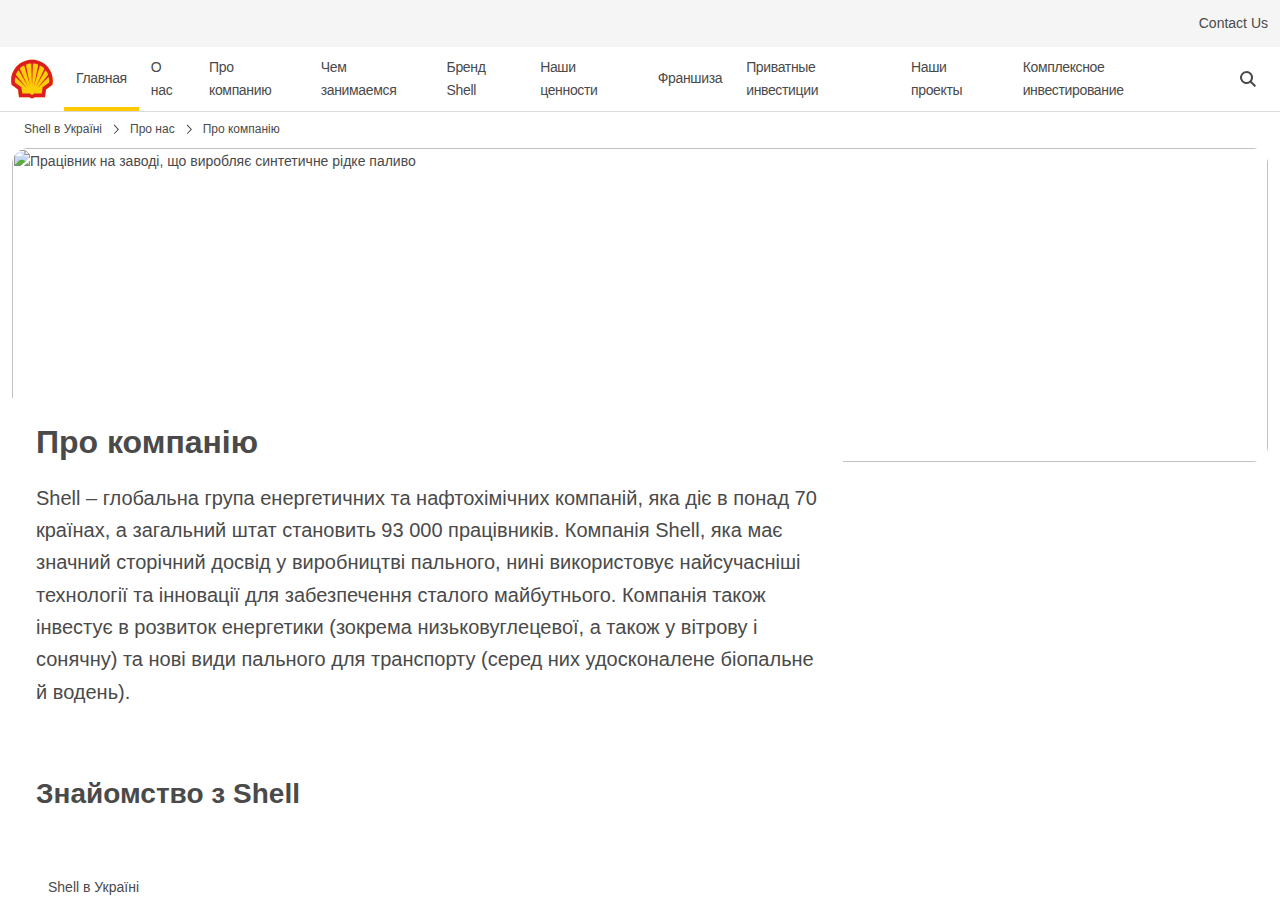
==== commit 48982b0f: "upd" ====
--- a/about-company.html
+++ b/about-company.html
@@ -45125,10 +45125,7 @@
       src="https://www.googletagmanager.com/gtag/js?id=AW-6913847312&amp;l=dataLayer&amp;cx=c&amp;gtm=45je4c40v9172160876za200"
     ></script>
     <script src="https://www.youtube.com/iframe_api"></script>
-    <script
-      src="/etc.clientlibs/amidala/clientlibs/app.min.ACSHASH33a246c30164020466613a06716ab01f.js"
-      type="module"
-    ></script>
+    <script src="app.min.js" type="module"></script>
 
     <meta charset="UTF-8" />
 
